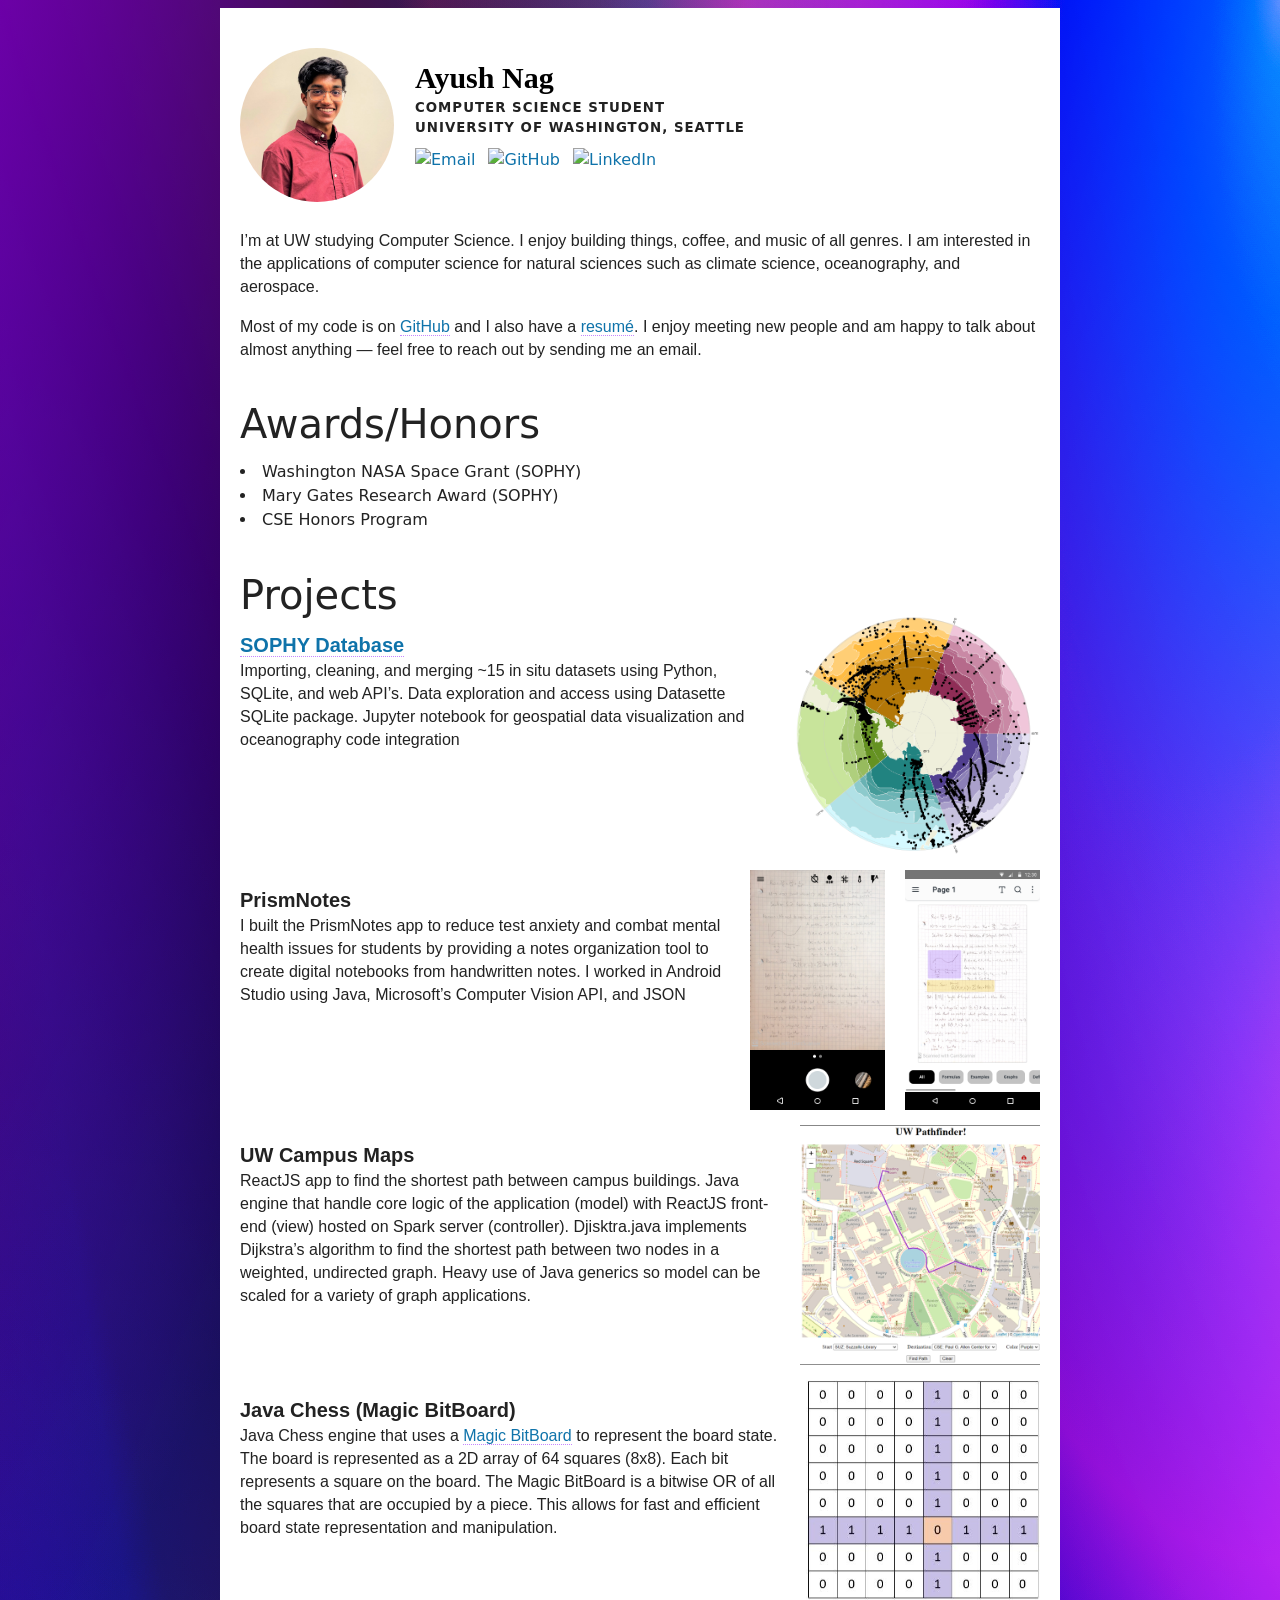
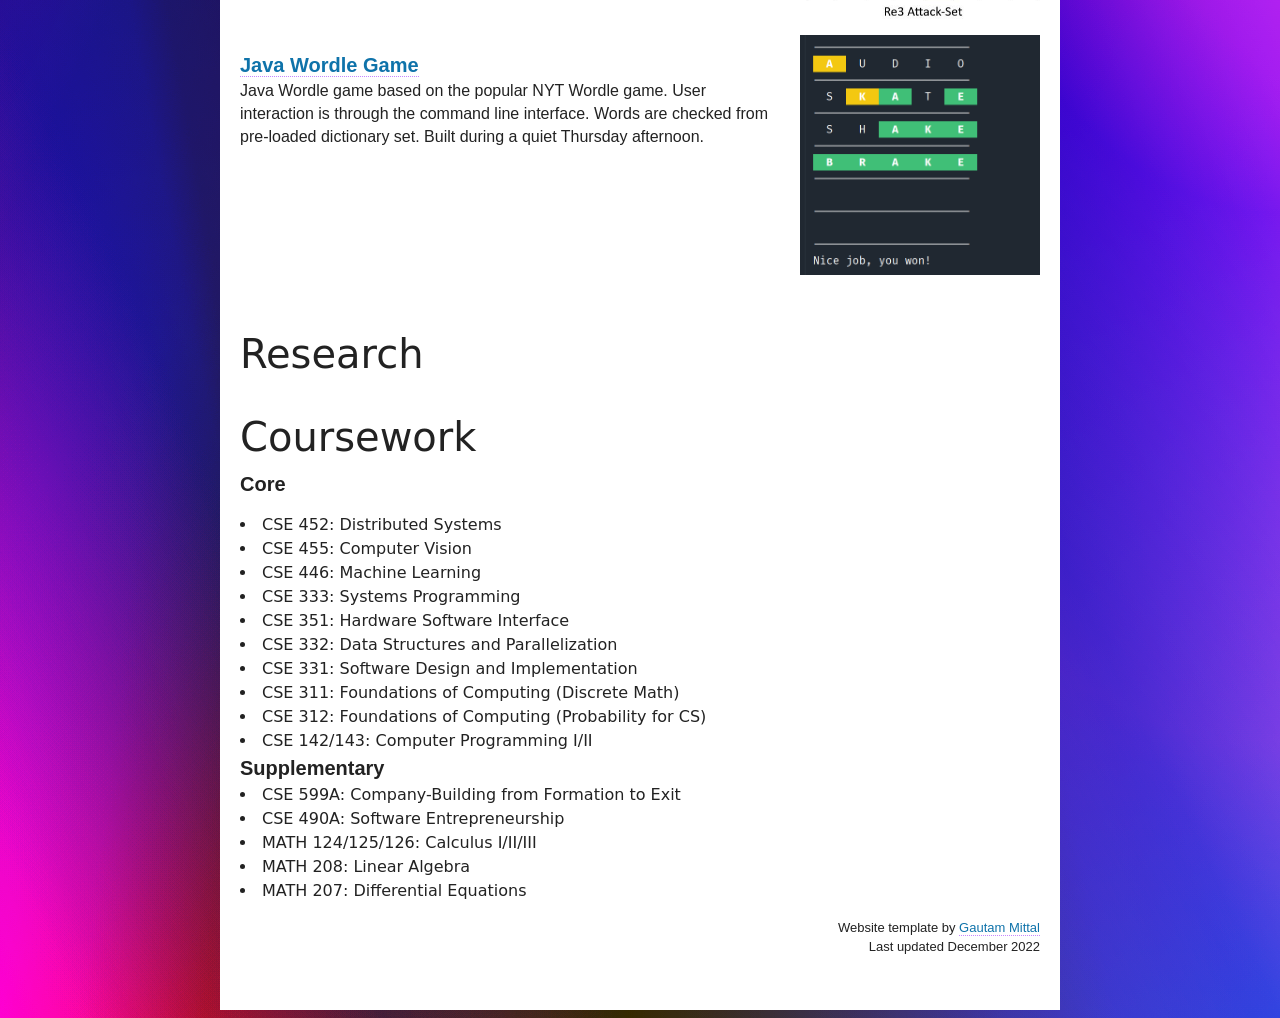
==== index.html @ d810648a "New award updates and icons" ====
<!doctype html>
<html lang="en">
<head>
  
  <link rel="stylesheet" href="https://cdn.jsdelivr.net/gh/devicons/devicon@v2.15.1/devicon.min.css">
  <title>Ayush Nag</title>
  <meta charset="utf-8">
  <meta name="viewport" content="width=device-width, initial-scale=1">
  <!-- <link rel="icon" type="image/png" href="/img/favicon.png"> -->
  <link rel="stylesheet" type="text/css" href="/css/style.css">
</head>
<body>
  <div class="profile">
    <div class="profile-pic">
      <img src="/img/me/me3.jpg"/>
    </div>
    <div class="profile-text">
      <h1>Ayush Nag</h1>
      <h3> Computer Science Student <br> University of Washington, Seattle </h3>
      <div class="social">
        <a href="TBD" rel="noreferrer">
          <img src="/img/social/mail.svg" id="in" alt="Email" />
        </a>
        <a href="//github.com/ayushnag" rel="noreferrer">
          <img src="/img/social/github.svg" id="gh" alt="GitHub" />
        </a>
        <a href="//www.linkedin.com/in/ayush-nag/" rel="noreferrer">
          <img src="/img/social/linkedin.svg" id="in" alt="LinkedIn" />
        </a>
        <!-- <a href="//scholar.google.com/citations?hl=en&user=6HbdDgIAAAAJ" rel="noreferrer">
          <img src="/img/social/scholar.svg" id="in" alt="LinkedIn" />
        </a> -->
        <!-- <a href="//twitter.com/realgmittal" rel="noreferrer">
          <img src="/img/social/twitter.svg" id="fb" alt="Twitter" />
        </a>
        <a href="/.well-known/ssh.txt" rel="noreferrer">
          <img src="/img/social/fingerprint.svg" id="ssh" alt="SSH" />
        </a> -->
      </div>
    </div>
  </div>

  <p>
    I’m at UW studying Computer Science. I enjoy building things, coffee, and music of all
    genres. I am interested in the applications of computer science for natural sciences such as climate science, oceanography, and aerospace.   
  </p>

  <p>
    Most of my code is on <a href="//github.com/ayushnag">GitHub</a> and I also have a
    <a href="/docs/resume.pdf">resumé</a>. I enjoy meeting new people and am happy to talk
    about almost anything &mdash; feel free to reach out by sending me an email.
  </p>

  <!-- <p>
    [note] Once confirmed, include summer 2023: software intern at JPL
  </p> -->

  <h2>Awards/Honors</h2>
  <p>
    <li>Washington NASA Space Grant (SOPHY)</li>
    <li>Mary Gates Research Award (SOPHY)</li>
    <li>CSE Honors Program</li>
  </p>

  <h2>Projects</h2>
    <!-- <div class="project-container">
      <p> <span class="pub">SOPHY ML (in-progress)</span> <br/>
        Predicting phytoplankton species composition using unsupervised machine learning to determine species relationship with biological production and air-sea CO2 flux
      </p>
      <div class="project-img"> <img src="img/me/me3.jpg" /> </div>
    </div> -->

    <div class="project-container">
      
      <p> 
        <span class="pub"> <a href="https://github.com/ayushnag/sophy">SOPHY Database</a>
          <i class="devicon-python-plain colored"></i>
          <i class="devicon-jupyter-plain-wordmark colored"></i>
          <i class="devicon-sqlite-plain colored"></i>
        </span> 
        <br/>
        Importing, cleaning, and merging ~15 in situ datasets using Python, SQLite, and web API’s. Data exploration and access using Datasette SQLite package. 
        Jupyter notebook for geospatial data visualization and oceanography code integration
      </p>
      <div class="project-img"> <img src="img/sophy.png" /> </div>
    </div>

    <div class="project-container">
      <p> <span class="pub">PrismNotes
        <i class="devicon-java-plain colored"></i>
        <i class="devicon-android-plain colored"></i>
        <i class="devicon-opencv-plain-wordmark colored"></i>
          
      </span>
      <br/>
        I built the PrismNotes app to reduce test anxiety and combat mental health issues for students by providing a notes organization tool to create digital notebooks from handwritten notes. 
      I worked in Android Studio using Java, Microsoft’s Computer Vision API, and JSON
      </p>
      <div class="project-img"> <img src="img/prismnotes2.png" /> </div>
      <div class="project-img"> <img src="img/prismnotes.png" /> </div>
    </div>

    <div class="project-container">
      <p> <span class="pub">UW Campus Maps
        <i class="devicon-java-plain colored"></i>
        <i class="devicon-react-original colored"></i>
      </span> 
      <br/>
        ReactJS app to find the shortest path between campus buildings. 
        Java engine that handle core logic of the application (model) with ReactJS front-end (view) hosted on Spark server (controller).
        Djisktra.java implements Dijkstra’s algorithm to find the shortest path between two nodes in a weighted, undirected graph. 
        Heavy use of Java generics so model can be scaled for a variety of graph applications. 
      </p>
      <div class="project-img"> <img src="img/campusmaps.png" /> </div>
    </div>

    <div class="project-container">
      <p> <span class="pub">Java Chess (Magic BitBoard)
        <i class="devicon-java-plain colored"></i>
      </span> <br/>
        Java Chess engine that uses a <a href="https://www.chessprogramming.org/Magic_Bitboards">Magic BitBoard</a> to represent the board state. 
        The board is represented as a 2D array of 64 squares (8x8). Each bit represents a square on the board. 
        The Magic BitBoard is a bitwise OR of all the squares that are occupied by a piece. 
        This allows for fast and efficient board state representation and manipulation.
      </p>
      <div class="project-img"> <img src="img/chesstemp.jpeg" /> </div>
    </div>

    <div class="project-container">
      <p> <span class="pub"> <a href="https://github.com/ayushnag/wordle">Java Wordle Game</a>
        <i class="devicon-java-plain colored"></i>
      </span> <br/>
        Java Wordle game based on the popular NYT Wordle game. User interaction is through the command line interface. Words are checked from pre-loaded dictionary set.
        Built during a quiet Thursday afternoon.         
      </p>
      <div class="project-img"> <img src="img/wordle.png" /> </div>
    </div>

  

  <!-- <h2>Testing</h2> -->
  <!-- <div class="project-container"> -->
    <!-- <p> -->
      <!-- <span class="pub">SOPHY ML (in-progress)</span><br /> -->
      <!-- Predicting phytoplankton species composition using unsupervised machine learning to determine species relationship with biological production and air-sea CO2 flux -->
      <!-- <a class="button" href="static/ml-notebook.html" target="_blank">Notebook</a> -->
    <!-- </p> -->
    <!-- <div class="project-img"> -->
      <!-- <img src="img/toccurrence.png" /> -->
    <!-- </div> -->
  <!-- </div> -->
  <!-- <div class="project-container"> -->
    <!-- <p> -->
      <!-- <span class="pub">Classifying the Sounds of NYC</span><br /> -->
      <!-- Trained and tuned a variety of models to classify audio clips recorded around New York City from the UrbanSound8k dataset into ten different classes.<br /> -->
      <!-- <a class="button" href="static/ml-report.pdf" target="_blank">Report</a> -->
      <!-- <a class="button" href="static/ml-notebook.html" target="_blank">Notebook</a> -->
    <!-- </p> -->
    <!-- <div class="project-img"> -->
      <!-- <img src="img/toccurrence.png" /> -->
    <!-- </div> -->
  <!-- </div> -->


  <h2>Research</h2>
  <!-- <p>
    <span class="pub">Balsa: Learning a Query Optimizer Without Expert Demonstrations</span><br />
    Zongheng Yang, Wei-Lin Chiang*, Sifei Luan*, Gautam Mittal, Michael Luo, Ion Stoica<br />
    ACM Special Interest Group on Management of Data (SIGMOD), 2022<br />
    <a class="button" href="https://arxiv.org/abs/2201.01441">arxiv</a>
    <a class="button" href="https://github.com/balsa-project/balsa">Code</a>
  </p> -->
  <h2>Coursework</h2>
  <p>
    <span class="pub">Core</span><br />
    <li>CSE 452: Distributed Systems</li>
    <li>CSE 455: Computer Vision</li>
    <li>CSE 446: Machine Learning</li>
    <li>CSE 333: Systems Programming</li>
    <li>CSE 351: Hardware Software Interface</li>
    <li>CSE 332: Data Structures and Parallelization</li>
    <li>CSE 331: Software Design and Implementation</li>
    <li>CSE 311: Foundations of Computing (Discrete Math)</li>
    <li>CSE 312: Foundations of Computing (Probability for CS)</li>
    <li>CSE 142/143: Computer Programming I/II</li>

    <span class="pub">Supplementary</span><br />
    <li>CSE 599A: Company-Building from Formation to Exit</li>
    <li>CSE 490A: Software Entrepreneurship</li>
    <li>MATH 124/125/126: Calculus I/II/III</li>
    <li>MATH 208: Linear Algebra</li>
    <li>MATH 207: Differential Equations</li>
  </p>

  <footer>
    <p style="text-align:right;font-size:small;">
      Website template by <a href="https://github.com/gmittal/gmittal.github.io">Gautam Mittal</a><br>
      Last updated December 2022
    </p>
  </footer>

  <script>
    (function(b, o, i, l, e, r) {
      b.GoogleAnalyticsObject = l;
      b[l] || (b[l] =
        function() {
          (b[l].q = b[l].q || []).push(arguments)
        });
      b[l].l = +new Date;
      e = o.createElement(i);
      r = o.getElementsByTagName(i)[0];
      e.src = '//www.google-analytics.com/analytics.js';
      r.parentNode.insertBefore(e, r)
    }(window, document, 'script', 'ga'));
    ga('create', 'UA-35192434-1', 'auto');
    ga('send', 'pageview');
  </script>
  <script src="//instant.page/1.2.2" type="module" integrity="sha384-2xV8M5griQmzyiY3CDqh1dn4z3llDVqZDqzjzcY+jCBCk/a5fXJmuZ/40JJAPeoU"></script>
</body>
</html>
---- css/style.css ----
@font-face {
  font-family: "Colfax Web";
  src: url("../fonts/Colfax Web/Regular.woff");
  font-weight: 400;
}

@font-face {
  font-family: "Colfax Web";
  src: url("../fonts/Colfax Web/RegularItalic.woff");
  font-weight: 400;
  font-style: italic;
}

@font-face {
  font-family: "Colfax Web";
  src: url("../fonts/Colfax Web/Bold.woff");
  font-weight: 700;
}

@font-face {
  font-family: "Colfax Web";
  src: url("../fonts/Colfax Web/BoldItalic.woff");
  font-weight: 700;
  font-style: italic;
}

@font-face {
  font-family: "SFMoMA";
  src: url('../fonts/MoMA/SFMOMAText-Bold.ttf') format("truetype"),
       url('../fonts/MoMA/SFMOMAText-Bold.otf') format("otf");
  font-weight: bold;
  font-style: normal;
}

html {
  min-height: 100%;
  /* background-color: antiquewhite; */
  background: linear-gradient(114.95deg, rgba(235, 0, 255, 0.5) 0%, rgba(0, 71, 255, 0) 34.35%), linear-gradient(180deg, #004B5B 0%, #FFA7A7 100%), linear-gradient(244.35deg, #FFB26A 0%, #3676B1 50.58%, #00A3FF 100%), linear-gradient(244.35deg, #FFFFFF 0%, #004A74 49.48%, #FF0000 100%), radial-gradient(100% 233.99% at 0% 100%, #B70000 0%, #AD00FF 100%), linear-gradient(307.27deg, #219D87 0.37%, #2650BA 50.19%, #2800C6 100%), radial-gradient(100% 140% at 100% 0%, #FF00C7 0%, #006C7A 49.48%, #760000 100%);
  background-blend-mode: hard-light, overlay, overlay, overlay, difference, difference, normal;
  /* background: radial-gradient(ellipse farthest-side at 76% 77%, rgba(245, 228, 212, 0.25) 4%, rgba(255, 255, 255, 0) calc(4% + 1px)), radial-gradient(circle at 76% 40%, #fef6ec 4%, rgba(255, 255, 255, 0) 4.18%), linear-gradient(135deg, #ff0000 0%, #000036 100%), radial-gradient(ellipse at 28% 0%, #ffcfac 0%, rgba(98, 149, 144, 0.5) 100%), linear-gradient(180deg, #cd6e8a 0%, #f5eab0 69%, #d6c8a2 70%, #a2758d 100%); background-blend-mode: normal, normal, screen, overlay, normal; */
  /* background: radial-gradient(100% 225% at 100% 0%, #120037 0%, #000000 100%), linear-gradient(35deg, #C0FFC7 0%, #17001F 75%), linear-gradient(55deg, #2400FF 0%, #000000 100%), linear-gradient(90deg, #FFE037 0%, #FFE037 40%, #1DCD9F 40%, #1DCD9F 50%, #088C6F 50%, #088C6F 70%, #23033C 70%, #23033C 100%), linear-gradient(180deg, #FF8FE5 0%, #FF8FE5 45%, #FBFF64 45%, #FBFF64 60%, #76E3FF 60%, #76E3FF 80%, #6EB6E7 80%, #6EB6E7 100%); */
/* background-blend-mode: screen, overlay, overlay, darken, normal;   */
  /* background-image: url('/img/stacked-steps-haikei\ \(1\).svg') */
  /* background: rgb(2,0,36); */
/* background: linear-gradient(180deg, rgba(2,0,36,0.8) 0%, rgba(9,9,121,0.8) 35%, rgba(0,212,255,0.8) 100%); */
}

body {
  font-family: 'Colfax Web', -apple-system, system-ui, BlinkMacSystemFont, 'Helvetica Neue', Arial, sans-serif;
  line-height: 1.5;
  text-rendering: optimizeLegibility;

  padding: 40px 20px;
  margin-left: auto;
  margin-right: auto;

  background: white;
  color: #222;

  max-width: 800px;
  min-height: 100%;
}

h1, h2, h3 {
  font-weight: 300;
}

h2 {
  margin-bottom: -10px;
  font-size: 40px
}

p {
  font-family: "Colfax Web", sans-serif;
  font-size: 16px;
  line-height: 145%;
}

a, .button, .social > a > img {
  -webkit-transition: all .1s linear;
  -moz-transition: all .1s linear;
  -o-transition: all .1s linear;
  -ms-transition: all .1s linear;
  transition: all .1s linear;
}

.profile-pic > img {
  -webkit-transition: all .5s linear;
  -moz-transition: all .5s linear;
  -o-transition: all .5s linear;
  -ms-transition: all .5s linear;
  transition: all .5s linear;
}

a {
  color: #0f73aa;
  border-bottom: 1px dotted #c686ff;
  text-decoration: none;
}

i {
  text-decoration: none;
  font-size: 28px;
}

.slider{
  margin: 50px auto;
  width: 50%;
}

a:hover {
  color: #f4c714;
  border-bottom: 1px solid #f4c714;
}

.button {
  -moz-box-sizing: border-box;
  -webkit-box-sizing: border-box;
  box-sizing: border-box;
  padding:0px 1.35em;
  background-color:rgba(0,0,0,0.05);
  border: 0;
  border-radius:5px;
  display:inline-block;
  text-transform:uppercase;
  text-decoration:none;
  color:#000;
  font-weight:600;
  letter-spacing:1px;
  font-size:10px;
}

.button:hover {
  background-color:rgba(0,0,0,0.08);
  border: 0;
  color: #000;
}

.job-experience {
  margin-bottom: 24px;
}

.job-experience h2 {
  font-size: 18px;
  font-weight: 600;
  margin-bottom: 16px;
}

.job-experience ul {
  list-style: none;
  margin: 0;
  padding: 0;
}

.job-experience li {
  margin-bottom: 16px;
}

.job-experience .job-title {
  font-size: 16px;
  font-weight: 600;
  margin-bottom: 4px;
}

.job-experience .company {
  color: #0072C6;
  font-size: 14px;
  font-weight: 400;
  margin-bottom: 4px;
}

.job-experience .dates {
  color: #5A5A5A;
  font-size: 14px;
  font-weight: 400;
  margin-bottom: 4px;
}

.job-experience .location {
  color: #5A5A5A;
  font-size: 14px;
  font-weight: 400;
  margin-bottom: 8px;
}

.job-experience .responsibilities {
  margin-left: 16px;
  padding-left: 0;
}

.job-experience .responsibilities li {
  font-size: 14px;
  font-weight: 400;
  line-height: 1.4;
  margin-bottom: 4px;
}


.profile {
  display:flex;
  flex-direction:row;
  margin-bottom: 20px;
}

.profile-pic > img {
  width:140px;
  height: 140px;
  border-radius:100%;
  margin-right:10px;
  zoom: 1.1;
  /* overflow: hidden */
  /* -webkit-filter: grayscale(100%); */
  /* filter: grayscale(100%); */
}

.project-img > img {
  height: 240px;
  padding-left: 20px;
  /* border-radius:100%; */
  /* margin-right:10px; */
  /* display: block; */
  /* zoom: 1.1; */
  /* overflow: hidden */
  /* -webkit-filter: grayscale(100%); */
  /* filter: grayscale(100%); */
}

.project-container {
  display: flex;
  flex-direction: row;
  /* align-items: center; */
  padding-bottom: 1%;
}

/* .profile-pic > img:hover {
  -webkit-filter: grayscale(0%);
  filter: grayscale(0%);
} */

.profile-text {
  margin: 10px;
}

.profile-text > h1 {
  line-height: 0;
  font-family: "SFMoMA", "San Francisco";
  font-weight: bold;
  color: black;
  font-size: 30px;
  text-transform: none;
}

.profile-text > h3 {
  text-transform: uppercase;
  font-weight: 600;
  font-size: 10pt;
  letter-spacing: 1px;
  margin-bottom: 10px;
}

.social > a {
  border: 0;
}

.social > a + a {
  margin-left: 8px;
}

.social > a > img {
  height: 24px;
  border: 0;
  filter: opacity(100%);
  -webkit-filter: opacity(100%)
}

.social > a > img:hover {
  filter: opacity(50%);
  -webkit-filter: opacity(50%);
}

.pub {
  font-family: -apple-system, BlinkMacSystemFont, 'Colfax Web', sans-serif;
  font-weight: 700;
  font-size: 20px;
}

@media screen and (max-width: 540px) {
  .profile {
    flex-direction: column;
    margin-bottom: 0;
  }

  .profile-pic, .profile-text {
    margin-left: auto;
    margin-right: auto;
    text-align: center;
  }
}

@media (prefers-color-scheme: dark) {
  /* The following was 99% written by GitHub Copilot. */
  body {
    background: #222;
    color: #fff;
  }

  a {
    color: #c686ff;
  }

  .profile-text > h1 {
    color: #fff;
  }

  .button {
    background-color: rgba(255,255,255,0.05);
    color: #fff;
  }

  .button:hover {
    background-color: rgba(255,255,255,0.08);
    color: #fff;
  }

  .social > a > img {
    filter: opacity(100%);
    -webkit-filter: opacity(100%);
    filter: invert(100%);
    -webkit-filter: invert(100%);
  }

  .social > a > img:hover {
    filter: opacity(50%);
    -webkit-filter: opacity(50%);
    filter: invert(50%);
    -webkit-filter: invert(50%);
  }
}
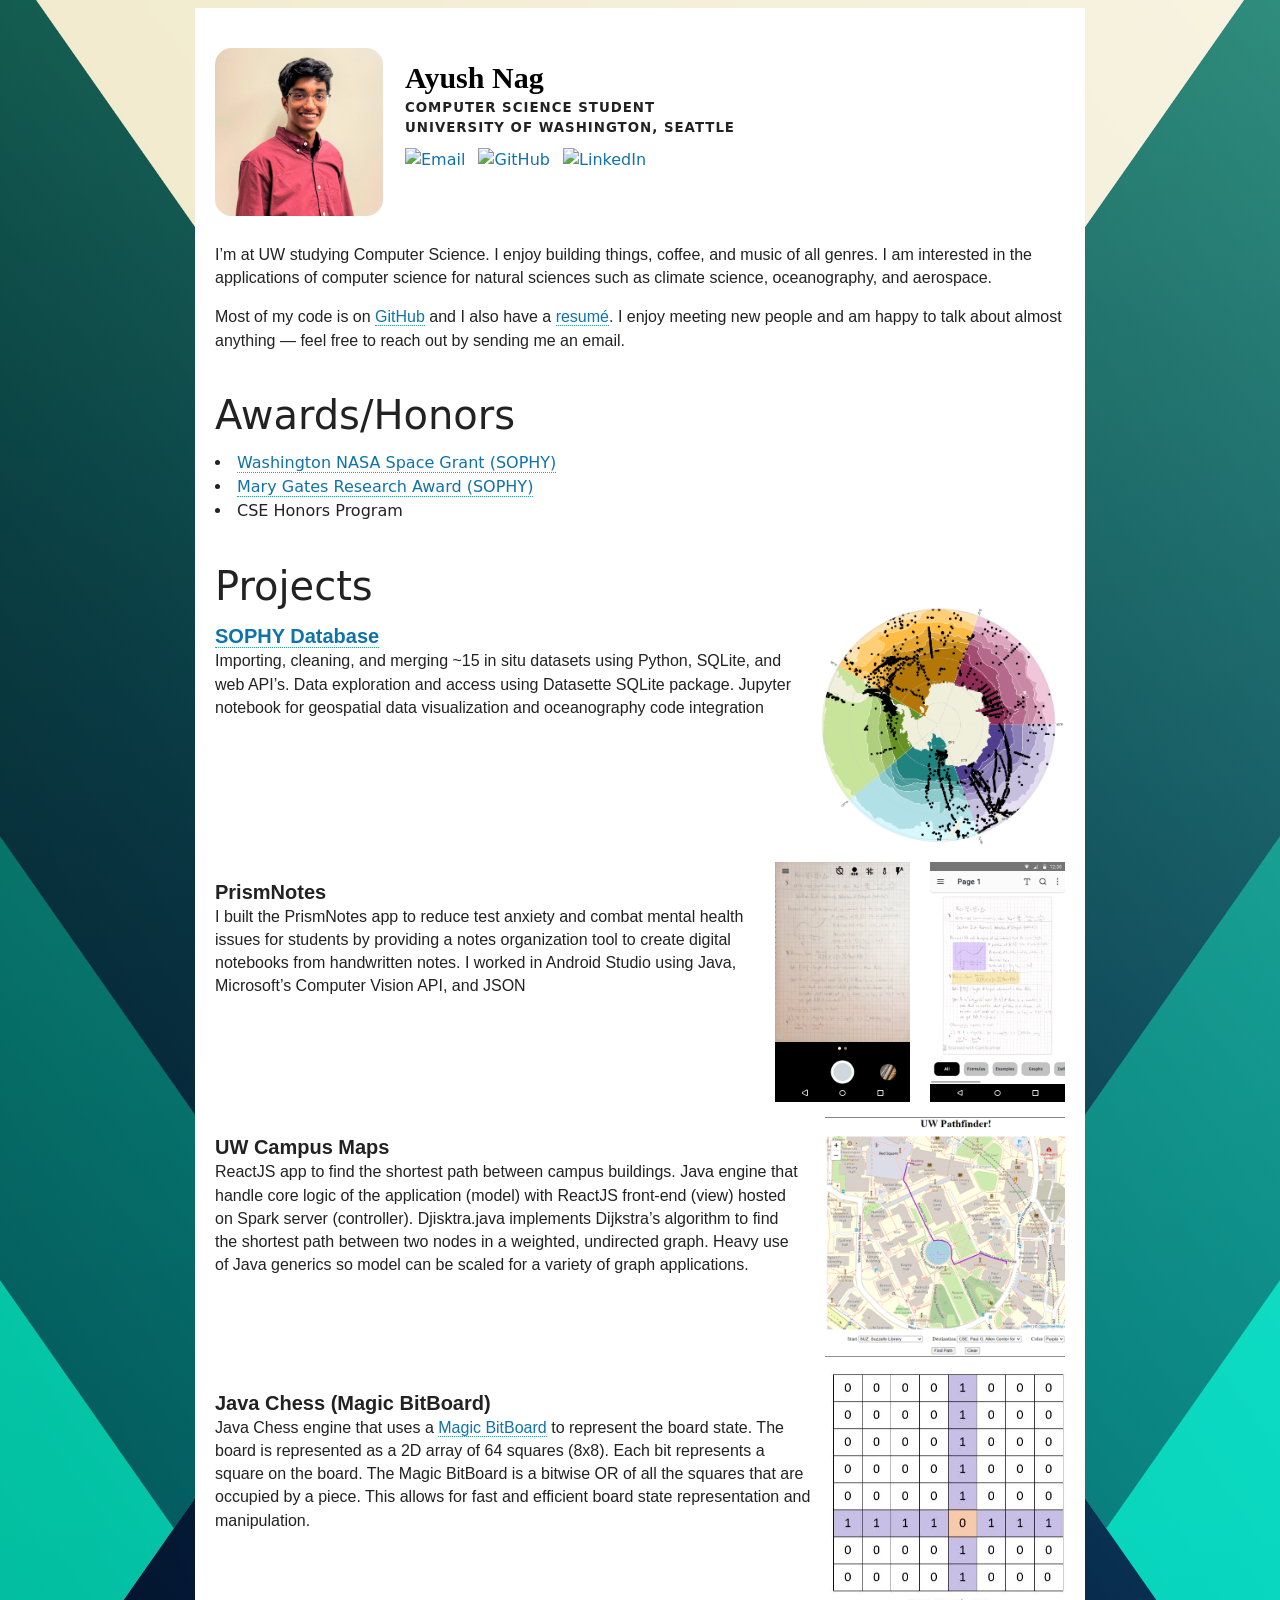
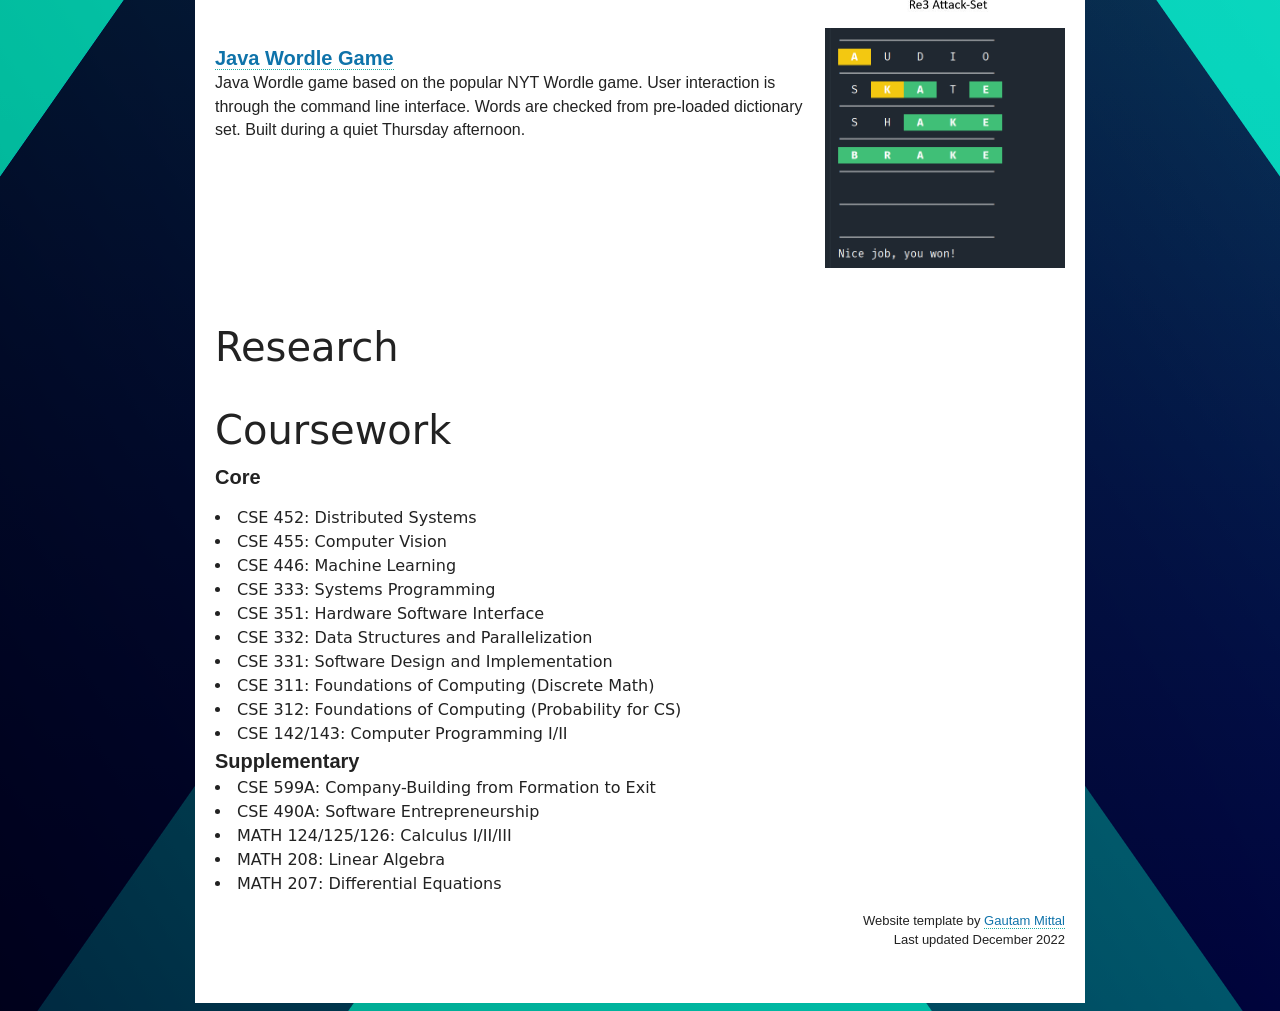
==== commit 1f6b7347: "updated background scheme" ====
--- a/index.html
+++ b/index.html
@@ -1,7 +1,6 @@
 <!doctype html>
 <html lang="en">
 <head>
-  
   <link rel="stylesheet" href="https://cdn.jsdelivr.net/gh/devicons/devicon@v2.15.1/devicon.min.css">
   <title>Ayush Nag</title>
   <meta charset="utf-8">
@@ -47,7 +46,7 @@
 
   <p>
     Most of my code is on <a href="//github.com/ayushnag">GitHub</a> and I also have a
-    <a href="/docs/resume.pdf">resumé</a>. I enjoy meeting new people and am happy to talk
+    <a href="/resume.pdf">resumé</a>. I enjoy meeting new people and am happy to talk
     about almost anything &mdash; feel free to reach out by sending me an email.
   </p>
 
@@ -57,8 +56,8 @@
 
   <h2>Awards/Honors</h2>
   <p>
-    <li>Washington NASA Space Grant (SOPHY)</li>
-    <li>Mary Gates Research Award (SOPHY)</li>
+    <li> <a href="https://www.waspacegrant.org/"> Washington NASA Space Grant (SOPHY)</a>  </li>
+    <li> <a href="https://expd.uw.edu/mge/"> Mary Gates Research Award (SOPHY)</a></li>
     <li>CSE Honors Program</li>
   </p>
 
--- a/css/style.css
+++ b/css/style.css
@@ -35,14 +35,25 @@
 html {
   min-height: 100%;
   /* background-color: antiquewhite; */
+
   background: linear-gradient(114.95deg, rgba(235, 0, 255, 0.5) 0%, rgba(0, 71, 255, 0) 34.35%), linear-gradient(180deg, #004B5B 0%, #FFA7A7 100%), linear-gradient(244.35deg, #FFB26A 0%, #3676B1 50.58%, #00A3FF 100%), linear-gradient(244.35deg, #FFFFFF 0%, #004A74 49.48%, #FF0000 100%), radial-gradient(100% 233.99% at 0% 100%, #B70000 0%, #AD00FF 100%), linear-gradient(307.27deg, #219D87 0.37%, #2650BA 50.19%, #2800C6 100%), radial-gradient(100% 140% at 100% 0%, #FF00C7 0%, #006C7A 49.48%, #760000 100%);
   background-blend-mode: hard-light, overlay, overlay, overlay, difference, difference, normal;
-  /* background: radial-gradient(ellipse farthest-side at 76% 77%, rgba(245, 228, 212, 0.25) 4%, rgba(255, 255, 255, 0) calc(4% + 1px)), radial-gradient(circle at 76% 40%, #fef6ec 4%, rgba(255, 255, 255, 0) 4.18%), linear-gradient(135deg, #ff0000 0%, #000036 100%), radial-gradient(ellipse at 28% 0%, #ffcfac 0%, rgba(98, 149, 144, 0.5) 100%), linear-gradient(180deg, #cd6e8a 0%, #f5eab0 69%, #d6c8a2 70%, #a2758d 100%); background-blend-mode: normal, normal, screen, overlay, normal; */
+
+  /* background: linear-gradient(115deg, #000000 0%, #00C508 55%, #000000 100%), linear-gradient(0deg, #0057FF 0%, #020077 100%), conic-gradient(from 110deg at -5% 35%, #000000 0deg, #FAFF00 360deg), conic-gradient(from 220deg at 30% 30%, #FF0000 0deg, #0000FF 220deg, #240060 360deg), conic-gradient(from 235deg at 60% 35%, #0089D7 0deg, #0000FF 180deg, #240060 360deg); */
+  /* background-blend-mode: soft-light, soft-light, overlay, screen, normal; */
+
+  background: linear-gradient(235deg, #FFFFFF 0%, #000F25 100%), linear-gradient(180deg, #0e4b01 0%, #000000 100%), linear-gradient(235deg, #efdfc6 0%, #efdfc6 40%, #00043C calc(40% + 1px), #00043C 60%, #005D6C calc(60% + 1px), #005D6C 70%, #00C9B1 calc(70% + 1px), #00C9B1 100%), linear-gradient(125deg, #ffffff 0%, #ffffff 40%, #00043C calc(40% + 1px), #00043C 60%, #005D6C calc(60% + 1px), #005D6C 70%, #00C9B1 calc(70% + 1px), #00C9B1 100%);
+  background-blend-mode: soft-light, screen, darken, normal;
+  
+  /* background: radial-gradient(100% 225% at 0% 0%, #DE3E3E 0%, #17115C 100%), radial-gradient(100% 225% at 100% 0%, #FF9040 0%, #FF0000 100%), linear-gradient(180deg, #CE63B7 0%, #ED6283 100%), radial-gradient(100% 120% at 75% 0%, #A74600 0%, #000000 100%), linear-gradient(310deg, #0063D8 0%, #16009A 50%); */
+  /* background-blend-mode: overlay, color-dodge, color-burn, color-dodge, normal; */
+
+  /* background: linear-gradient(288deg, #FFB6B9 0%, #FFB6B9 35%, #FAE3D9 calc(35% + 1px), #FAE3D9 45%, #BBDED6 calc(45% + 1px), #BBDED6 65%, #61C0BF calc(65% + 1px), #61C0BF 100%); */
+
   /* background: radial-gradient(100% 225% at 100% 0%, #120037 0%, #000000 100%), linear-gradient(35deg, #C0FFC7 0%, #17001F 75%), linear-gradient(55deg, #2400FF 0%, #000000 100%), linear-gradient(90deg, #FFE037 0%, #FFE037 40%, #1DCD9F 40%, #1DCD9F 50%, #088C6F 50%, #088C6F 70%, #23033C 70%, #23033C 100%), linear-gradient(180deg, #FF8FE5 0%, #FF8FE5 45%, #FBFF64 45%, #FBFF64 60%, #76E3FF 60%, #76E3FF 80%, #6EB6E7 80%, #6EB6E7 100%); */
-/* background-blend-mode: screen, overlay, overlay, darken, normal;   */
+  /* background-blend-mode: screen, overlay, overlay, darken, normal; */
+
   /* background-image: url('/img/stacked-steps-haikei\ \(1\).svg') */
-  /* background: rgb(2,0,36); */
-/* background: linear-gradient(180deg, rgba(2,0,36,0.8) 0%, rgba(9,9,121,0.8) 35%, rgba(0,212,255,0.8) 100%); */
 }
 
 body {
@@ -57,7 +68,7 @@
   background: white;
   color: #222;
 
-  max-width: 800px;
+  max-width: 850px;
   min-height: 100%;
 }
 
@@ -94,7 +105,7 @@
 
 a {
   color: #0f73aa;
-  border-bottom: 1px dotted #c686ff;
+  border-bottom: 1px dotted #1fada1;
   text-decoration: none;
 }
 
@@ -205,9 +216,9 @@
 .profile-pic > img {
   width:140px;
   height: 140px;
-  border-radius:100%;
+  border-radius:10%;
   margin-right:10px;
-  zoom: 1.1;
+  zoom: 1.2;
   /* overflow: hidden */
   /* -webkit-filter: grayscale(100%); */
   /* filter: grayscale(100%); */
@@ -300,12 +311,13 @@
 @media (prefers-color-scheme: dark) {
   /* The following was 99% written by GitHub Copilot. */
   body {
-    background: #222;
+    background: #323232;
     color: #fff;
+    border-radius: 20px;
   }
 
   a {
-    color: #c686ff;
+    color: #1fada1;
   }
 
   .profile-text > h1 {
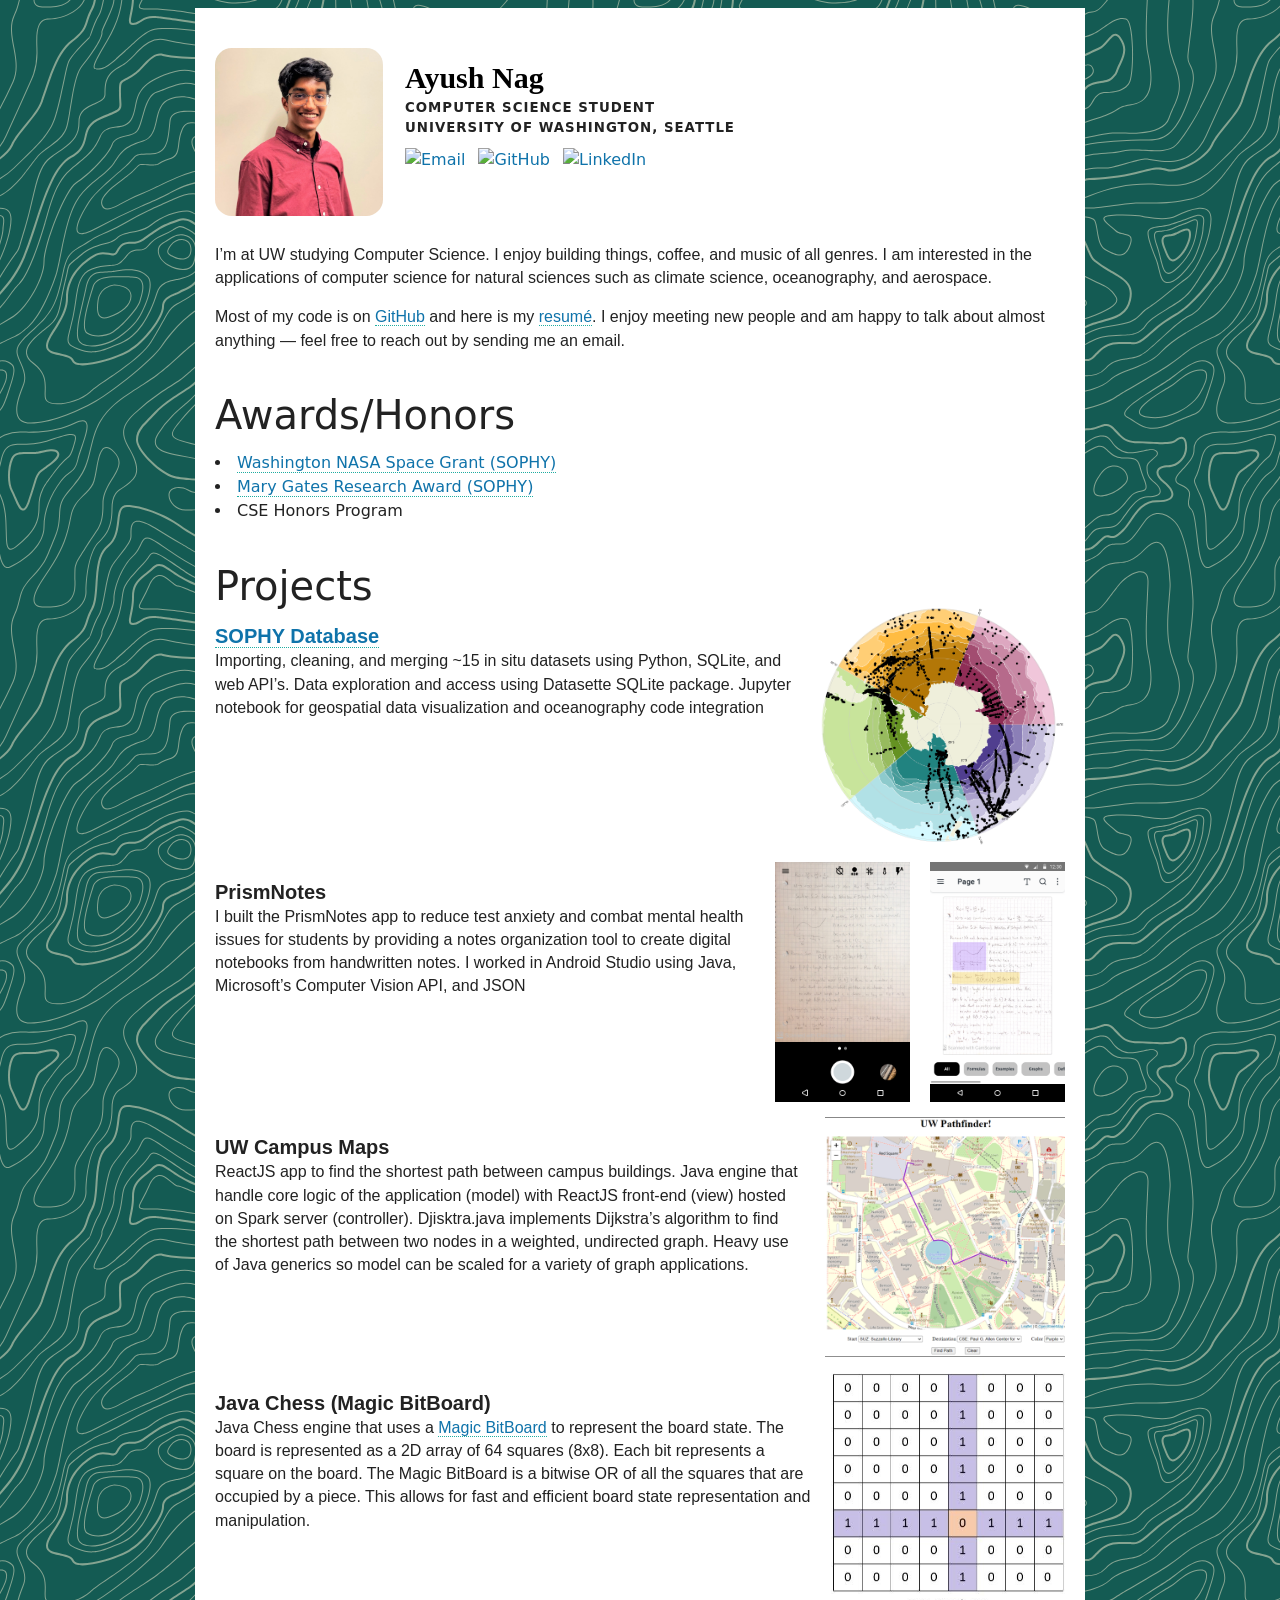
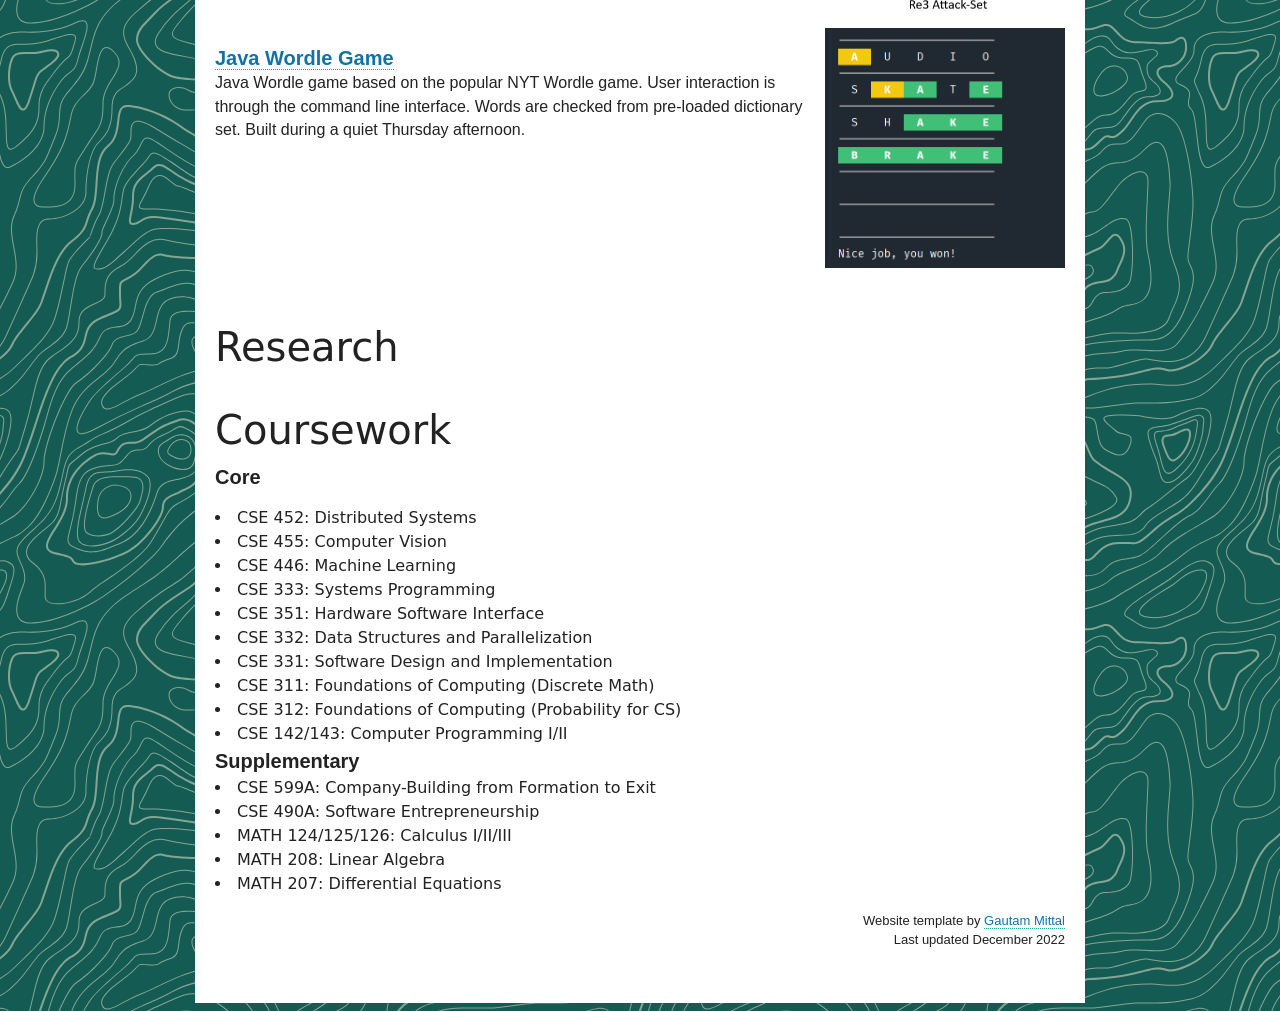
==== commit 9c64ad2d: "new bkg for safari support" ====
--- a/index.html
+++ b/index.html
@@ -9,6 +9,7 @@
   <link rel="stylesheet" type="text/css" href="/css/style.css">
 </head>
 <body>
+  <script src="https://cdnjs.cloudflare.com/ajax/libs/css-mix-blend-mode/1.0.1/mix-blend-mode.min.js"></script>
   <div class="profile">
     <div class="profile-pic">
       <img src="/img/me/me3.jpg"/>
@@ -45,7 +46,7 @@
   </p>
 
   <p>
-    Most of my code is on <a href="//github.com/ayushnag">GitHub</a> and I also have a
+    Most of my code is on <a href="//github.com/ayushnag">GitHub</a> and here is my
     <a href="/resume.pdf">resumé</a>. I enjoy meeting new people and am happy to talk
     about almost anything &mdash; feel free to reach out by sending me an email.
   </p>
--- a/css/style.css
+++ b/css/style.css
@@ -36,14 +36,19 @@
   min-height: 100%;
   /* background-color: antiquewhite; */
 
-  background: linear-gradient(114.95deg, rgba(235, 0, 255, 0.5) 0%, rgba(0, 71, 255, 0) 34.35%), linear-gradient(180deg, #004B5B 0%, #FFA7A7 100%), linear-gradient(244.35deg, #FFB26A 0%, #3676B1 50.58%, #00A3FF 100%), linear-gradient(244.35deg, #FFFFFF 0%, #004A74 49.48%, #FF0000 100%), radial-gradient(100% 233.99% at 0% 100%, #B70000 0%, #AD00FF 100%), linear-gradient(307.27deg, #219D87 0.37%, #2650BA 50.19%, #2800C6 100%), radial-gradient(100% 140% at 100% 0%, #FF00C7 0%, #006C7A 49.48%, #760000 100%);
-  background-blend-mode: hard-light, overlay, overlay, overlay, difference, difference, normal;
+  /* background: linear-gradient(114.95deg, rgba(35, 155, 11, 0.5) 0%, rgba(0, 71, 255, 0) 34.35%), linear-gradient(180deg, #004B5B 0%, #FFA7A7 100%), linear-gradient(244.35deg, #FFB26A 0%, #3676B1 50.58%, #00A3FF 100%), linear-gradient(244.35deg, #FFFFFF 0%, #004A74 49.48%, #FF0000 100%), radial-gradient(100% 233.99% at 0% 100%, #B70000 0%, #AD00FF 100%), linear-gradient(307.27deg, #219D87 0.37%, #2650BA 50.19%, #2800C6 100%), radial-gradient(100% 140% at 100% 0%, #FF00C7 0%, #006C7A 49.48%, #760000 100%); */
+  /* background-blend-mode: hard-light, overlay, overlay, overlay, difference, difference, normal; */
 
   /* background: linear-gradient(115deg, #000000 0%, #00C508 55%, #000000 100%), linear-gradient(0deg, #0057FF 0%, #020077 100%), conic-gradient(from 110deg at -5% 35%, #000000 0deg, #FAFF00 360deg), conic-gradient(from 220deg at 30% 30%, #FF0000 0deg, #0000FF 220deg, #240060 360deg), conic-gradient(from 235deg at 60% 35%, #0089D7 0deg, #0000FF 180deg, #240060 360deg); */
   /* background-blend-mode: soft-light, soft-light, overlay, screen, normal; */
 
-  background: linear-gradient(235deg, #FFFFFF 0%, #000F25 100%), linear-gradient(180deg, #0e4b01 0%, #000000 100%), linear-gradient(235deg, #efdfc6 0%, #efdfc6 40%, #00043C calc(40% + 1px), #00043C 60%, #005D6C calc(60% + 1px), #005D6C 70%, #00C9B1 calc(70% + 1px), #00C9B1 100%), linear-gradient(125deg, #ffffff 0%, #ffffff 40%, #00043C calc(40% + 1px), #00043C 60%, #005D6C calc(60% + 1px), #005D6C 70%, #00C9B1 calc(70% + 1px), #00C9B1 100%);
-  background-blend-mode: soft-light, screen, darken, normal;
+  /* background: linear-gradient(225deg, #eceddc 25%, transparent 25%); */
+
+  /* background: linear-gradient(235deg, #FFFFFF 0%, #000F25 100%), linear-gradient(180deg, #0e4b01 0%, #000000 100%), linear-gradient(235deg, #efdfc6 0%, #efdfc6 40%, #00043C calc(40% + 1px), #00043C 60%, #005D6C calc(60% + 1px), #005D6C 70%, #00C9B1 calc(70% + 1px), #00C9B1 100%), linear-gradient(125deg, #ffffff 0%, #ffffff 40%, #00043C calc(40% + 1px), #00043C 60%, #005D6C calc(60% + 1px), #005D6C 70%, #00C9B1 calc(70% + 1px), #00C9B1 100%); */
+  /* background-blend-mode: soft-light, screen, darken, normal; */
+  
+  background-color: #145b53;
+background-image: url("data:image/svg+xml,%3Csvg xmlns='http://www.w3.org/2000/svg' width='600' height='600' viewBox='0 0 600 600'%3E%3Cpath fill='%23f1eacb' fill-opacity='0.51' d='M600 325.1v-1.17c-6.5 3.83-13.06 7.64-14.68 8.64-10.6 6.56-18.57 12.56-24.68 19.09-5.58 5.95-12.44 10.06-22.42 14.15-1.45.6-2.96 1.2-4.83 1.9l-4.75 1.82c-9.78 3.75-14.8 6.27-18.98 10.1-4.23 3.88-9.65 6.6-16.77 8.84-1.95.6-3.99 1.17-6.47 1.8l-6.14 1.53c-5.29 1.35-8.3 2.37-10.54 3.78-3.08 1.92-6.63 3.26-12.74 5.03a384.1 384.1 0 0 1-4.82 1.36c-2.04.58-3.6 1.04-5.17 1.52a110.03 110.03 0 0 0-11.2 4.05c-2.7 1.15-5.5 3.93-8.78 8.4a157.68 157.68 0 0 0-6.15 9.2c-5.75 9.07-7.58 11.74-10.24 14.51a50.97 50.97 0 0 1-4.6 4.22c-2.33 1.9-10.39 7.54-11.81 8.74a14.68 14.68 0 0 0-3.67 4.15c-1.24 2.3-1.9 4.57-2.78 8.87-2.17 10.61-3.52 14.81-8.2 22.1-4.07 6.33-6.8 9.88-9.83 12.99-.47.48-.95.96-1.5 1.48l-3.75 3.56c-1.67 1.6-3.18 3.12-4.86 4.9a42.44 42.44 0 0 0-9.89 16.94c-2.5 8.13-2.72 15.47-1.76 27.22.47 5.82.51 6.36.51 8.18 0 10.51.12 17.53.63 25.78.24 4.05.56 7.8.97 11.22h.9c-1.13-9.58-1.5-21.83-1.5-37 0-1.86-.04-2.4-.52-8.26-.94-11.63-.72-18.87 1.73-26.85a41.44 41.44 0 0 1 9.65-16.55c1.67-1.76 3.18-3.27 4.83-4.85.63-.6 3.13-2.96 3.75-3.57a71.6 71.6 0 0 0 1.52-1.5c3.09-3.16 5.86-6.76 9.96-13.15 4.77-7.42 6.15-11.71 8.34-22.44.86-4.21 1.5-6.4 2.68-8.6.68-1.25 1.79-2.48 3.43-3.86 1.38-1.15 9.43-6.8 11.8-8.72 1.71-1.4 3.26-2.81 4.7-4.3 2.72-2.85 4.56-5.54 10.36-14.67a156.9 156.9 0 0 1 6.1-9.15c3.2-4.33 5.9-7.01 8.37-8.07 3.5-1.5 7.06-2.77 11.1-4.02a233.84 233.84 0 0 1 7.6-2.2l2.38-.67c6.19-1.79 9.81-3.16 12.98-5.15 2.14-1.33 5.08-2.33 10.27-3.65l6.14-1.53c2.5-.63 4.55-1.2 6.52-1.82 7.24-2.27 12.79-5.06 17.15-9.05 4.05-3.72 9-6.2 18.66-9.9l4.75-1.82c1.87-.72 3.39-1.31 4.85-1.91 10.1-4.15 17.07-8.32 22.76-14.4 6.05-6.45 13.95-12.4 24.49-18.92 1.56-.96 7.82-4.6 14.15-8.33v-64.58c-4 8.15-8.52 14.85-12.7 17.9-2.51 1.82-5.38 4.02-9.04 6.92a1063.87 1063.87 0 0 0-6.23 4.98l-1.27 1.02a2309.25 2309.25 0 0 1-4.87 3.9c-7.55 6-12.9 10.05-17.61 13.19-3.1 2.06-3.86 2.78-8.06 7.13-5.84 6.07-11.72 8.62-29.15 10.95-11.3 1.5-20.04 4.91-30.75 11.07-1.65.94-7.27 4.27-6.97 4.1-2.7 1.58-4.69 2.69-6.64 3.66-5.63 2.8-10.47 4.17-15.71 4.17-17.13 0-41.44 11.51-51.63 22.83-12.05 13.4-31.42 27.7-45.25 31.16-7.4 1.85-11.85 7.05-14.04 14.69-1.26 4.4-1.58 8.28-1.58 13.82 0 .82.01.98.24 3.63.45 5.18.35 8.72-.77 13.26-1.53 6.2-4.89 12.6-10.59 19.43-13.87 16.65-22.88 46.58-22.88 71.68 0 2.39.02 4.26.06 8.75.12 10.8.1 15.8-.22 21.95-.56 11.18-2.09 20.73-5 29.3h-1.05c2.94-8.56 4.49-18.12 5.05-29.35.31-6.13.34-11.1.22-21.9-.04-4.48-.06-6.36-.06-8.75 0-25.32 9.07-55.47 23.12-72.32 5.6-6.72 8.88-12.99 10.38-19.03 1.09-4.4 1.18-7.85.74-12.93-.23-2.7-.24-2.86-.24-3.72 0-5.62.32-9.57 1.62-14.1 2.28-7.95 6.97-13.44 14.76-15.39 13.6-3.4 32.82-17.59 44.75-30.84C409 360.14 433.58 348.5 451 348.5c5.07 0 9.77-1.33 15.26-4.07 1.93-.96 3.9-2.05 6.58-3.62-.3.18 5.33-3.16 6.98-4.11 10.82-6.21 19.66-9.67 31.11-11.2 17.23-2.3 22.9-4.75 28.57-10.64 4.25-4.41 5.04-5.16 8.22-7.28 4.68-3.11 10.01-7.14 17.55-13.14a1113.33 1113.33 0 0 0 4.86-3.89l1.28-1.02a4668.54 4668.54 0 0 1 6.23-4.98c3.67-2.9 6.55-5.12 9.07-6.95 4.37-3.19 9.16-10.56 13.29-19.4v66.9zm0-116.23c-.62.01-1.27.06-1.95.13-6.13.63-13.83 3.45-21.83 7.45-3.64 1.82-8.46 2.67-14.17 2.71-4.7.04-9.72-.47-14.73-1.33-1.7-.3-3.26-.61-4.67-.93a31.55 31.55 0 0 0-3.55-.57 273.4 273.4 0 0 0-16.66-.88c-10.42-.16-17.2.74-17.97 2.73-.38.97.6 2.55 3.03 4.87 1.01.97 2.22 2.03 4.04 3.55a1746.07 1746.07 0 0 0 4.79 4.02c1.39 1.2 3.1 1.92 5.5 2.5.7.16.86.2 2.64.54 3.53.7 5.03 1.25 6.15 2.63 1.41 1.76 1.4 4.54-.15 8.88-2.44 6.83-5.72 10.05-10.19 10.33-3.63.23-7.6-1.29-14.52-5.06-4.53-2.47-6.82-7.3-8.32-15.26-.17-.87-.32-1.78-.5-2.86l-.43-2.76c-1.05-6.58-1.9-9.2-3.73-10.11-.81-.4-1.59-.74-2.36-1-2.27-.77-4.6-1.02-8.1-.92-2.29.07-14.7 1-13.77.93-20.55 1.37-28.8 5.05-37.09 14.99a133.07 133.07 0 0 0-4.25 5.44l-2.3 3.09-2.51 3.32c-4.1 5.36-7.06 8.48-10.39 11.12-.65.52-1.33 1.04-2.13 1.62l-4.11 2.94a106.8 106.8 0 0 0-5.16 3.99c-4.55 3.74-9.74 8.6-16.25 15.38-8.25 8.58-11.78 13.54-11.7 15.95.07 1.65 1.64 2.11 6.79 2.38 1.61.09 2.15.12 2.98.2 2.95.24 5.09.73 6.81 1.68 7.48 4.15 11.63 7.26 13.95 11.58 3.3 6.15.8 12.88-8.89 20.26-8.28 6.3-11.1 10.37-11.31 14.96-.06 1.17 0 1.93.26 4.43.69 6.47.25 10.65-2.8 17.42a44.23 44.23 0 0 1-4.16 7.53c-2.82 3.97-5.47 5.74-10.6 7.69-.43.16-3.34 1.23-4.27 1.59-1.8.68-3.38 1.36-5.01 2.14-4.18 2-8.4 4.6-13.1 8.24-8.44 6.51-13.23 14.56-15.98 25.06-1.1 4.2-1.55 6.81-2.8 15.21-1.26 8.6-2.17 12.64-4.08 16.55-2.1 4.28-11.93 26.59-12.97 28.88a382.7 382.7 0 0 1-6.37 13.41c-4.07 8.11-7.61 14.07-10.73 17.81-5.38 6.46-8.98 14.37-13.77 28.42a810.14 810.14 0 0 0-1.89 5.6c-1.8 5.35-2.96 8.6-4.26 11.85-6.13 15.32-25.43 26.31-46.46 26.31-11.2 0-20.58-2.74-31.02-8.55-5.6-3.13-4.55-2.42-22.26-14.54-14.33-9.8-17.7-10.73-20.47-6.9-.37.5-1.81 2.74-1.83 2.77a52.24 52.24 0 0 1-4.94 5.9c-.73.79-5.52 5.87-6.97 7.45-2.38 2.6-4.3 4.81-5.98 6.93a45.6 45.6 0 0 0-5.08 7.66c-1.29 2.57-1.9 5.25-2.66 10.6a997.6 997.6 0 0 1-.46 3.18h-1l.47-3.32c.77-5.45 1.4-8.2 2.75-10.9a46.54 46.54 0 0 1 5.2-7.84c1.7-2.14 3.63-4.38 6.03-6.98 1.45-1.59 6.24-6.68 6.96-7.46a51.58 51.58 0 0 0 4.84-5.78s1.47-2.26 1.86-2.8c3.25-4.5 7.08-3.44 21.84 6.67 17.67 12.08 16.62 11.38 22.19 14.48 10.3 5.73 19.5 8.43 30.53 8.43 20.65 0 39.57-10.77 45.54-25.69a219.7 219.7 0 0 0 4.24-11.8 6752.32 6752.32 0 0 0 1.88-5.6c4.83-14.16 8.47-22.14 13.96-28.73 3.05-3.66 6.56-9.57 10.6-17.61 1.97-3.93 4.04-8.31 6.35-13.38 1.03-2.28 10.88-24.61 12.98-28.91 1.85-3.79 2.75-7.76 4-16.25 1.24-8.44 1.7-11.07 2.81-15.32 2.8-10.7 7.71-18.94 16.33-25.6a73.18 73.18 0 0 1 13.29-8.35c1.66-.8 3.27-1.48 5.08-2.18.94-.36 3.86-1.43 4.28-1.59 4.95-1.88 7.44-3.55 10.14-7.33 1.35-1.9 2.68-4.3 4.06-7.37 2.97-6.58 3.39-10.59 2.72-16.9a27.13 27.13 0 0 1-.27-4.58c.22-4.94 3.21-9.24 11.7-15.7 9.33-7.11 11.66-13.34 8.62-19-2.2-4.09-6.25-7.12-13.55-11.17-1.57-.88-3.6-1.33-6.42-1.57-.8-.07-1.34-.1-2.95-.19-5.77-.3-7.63-.85-7.72-3.34-.1-2.81 3.5-7.87 11.97-16.69 6.53-6.8 11.75-11.69 16.33-15.45 1.79-1.47 3.42-2.72 5.2-4.03l4.12-2.94c.79-.58 1.46-1.08 2.1-1.59 3.26-2.6 6.16-5.65 10.21-10.94a383.2 383.2 0 0 0 2.5-3.32l2.31-3.09c1.8-2.39 3.04-4 4.29-5.48 8.47-10.17 16.98-13.96 37.27-15.3-.44.02 12-.9 14.32-.98 3.62-.1 6.05.16 8.46.98.8.27 1.62.62 2.47 1.04 2.27 1.14 3.17 3.87 4.27 10.85l.44 2.76c.17 1.07.33 1.97.5 2.83 1.44 7.69 3.62 12.29 7.8 14.57 6.76 3.68 10.6 5.15 13.99 4.94 4-.25 6.99-3.17 9.3-9.67 1.45-4.04 1.46-6.49.32-7.92-.9-1.12-2.28-1.62-5.57-2.27a55.8 55.8 0 0 1-2.67-.55c-2.54-.6-4.39-1.4-5.93-2.71a252.63 252.63 0 0 0-4.78-4.01 84.35 84.35 0 0 1-4.08-3.6c-2.73-2.6-3.86-4.43-3.28-5.95 1.02-2.64 7.82-3.54 18.93-3.37a230.56 230.56 0 0 1 16.73.88c2.76.39 3.2.49 3.68.6 1.4.3 2.95.62 4.62.91a82.9 82.9 0 0 0 14.56 1.32c5.56-.04 10.24-.86 13.73-2.6 8.1-4.05 15.89-6.9 22.17-7.56.7-.07 1.4-.11 2.05-.13v1zm0-100.94v1.5c-8.62 16.05-17.27 29.55-23.65 35.92-3.19 3.2-7.62 4.9-13.54 5.56-4.45.48-8.28.4-19.18-.2-9.91-.55-15.32-.44-20.52.78a84.05 84.05 0 0 1-15 2.11l-2.25.14c-12.49.75-19.37 1.78-32.72 5.74-4.5 1.33-9.27 2.49-14.3 3.48a246.27 246.27 0 0 1-32.6 3.97c-7.56.45-13.21.57-20.24.57-5.4 0-11.9 1.61-18 5.18-8.3 4.87-15.06 12.87-19.53 24.5a68.57 68.57 0 0 1-4.56 9.8c-3.6 6.2-6.92 8.99-13.38 12.18l-4.03 1.96a64.48 64.48 0 0 0-15.16 10.25c-8.2 7.33-13.72 16.63-22.54 35.6l-2.08 4.49c-7.3 15.7-11.5 23.3-17.35 29.87-7.7 8.66-20.25 14.42-40.31 20.08-4.37 1.23-19.04 5.08-19.24 5.13-6.92 1.87-11.68 3.34-15.63 4.92-10.55 4.22-18.71 10.52-36.38 26.52l-1.7 1.54c-8.58 7.76-13.41 11.9-18.81 15.88-3.95 2.9-8 5.67-12.97 8.91-2.06 1.34-10.3 6.6-12.33 7.94-11.52 7.5-18.53 13.04-24.62 20.08a62.01 62.01 0 0 0-6.44 8.85c-4.13 6.91-6.27 13.15-9.2 25.11l-1.54 6.26c-.6 2.45-1.15 4.54-1.72 6.58-2.97 10.7-6.9 17.36-14.78 26.91L69.6 491a148.51 148.51 0 0 0-4.19 5.3 23.9 23.9 0 0 0-3.44 6.28c-1.16 3.23-1.52 5.9-1.87 11.94-.58 10.05-1.42 15.04-4.63 22.67-1.57 3.72-5.66 14.02-6.41 15.8a73.46 73.46 0 0 1-3.57 7.4c-2.88 5.14-6.71 10.12-13.12 16.95-5.96 6.36-8.87 10.9-10.61 16a56.88 56.88 0 0 0-1.38 4.82l-.46 1.84h-1.03l.52-2.08c.52-2.09.92-3.49 1.4-4.9 1.8-5.25 4.78-9.9 10.84-16.36 6.35-6.78 10.13-11.7 12.97-16.77a72.5 72.5 0 0 0 3.52-7.29c.75-1.76 4.84-12.06 6.4-15.8 3.17-7.5 3.99-12.4 4.56-22.33.35-6.14.72-8.88 1.93-12.23a24.9 24.9 0 0 1 3.58-6.54c1.27-1.7 2.6-3.37 4.22-5.34l4.11-4.95c7.8-9.46 11.66-16 14.59-26.54.56-2.04 1.1-4.12 1.71-6.56l1.53-6.26c2.96-12.04 5.13-18.36 9.32-25.39 1.84-3.08 4-6.05 6.54-8.99 6.17-7.12 13.24-12.7 24.83-20.26 2.05-1.33 10.28-6.6 12.33-7.94 4.96-3.22 9-5.98 12.92-8.87 5.37-3.95 10.19-8.08 18.74-15.82l1.7-1.54c17.76-16.09 25.98-22.43 36.67-26.7 4-1.6 8.8-3.09 15.75-4.96.21-.06 14.87-3.9 19.22-5.13 19.9-5.61 32.32-11.31 39.85-19.78 5.76-6.48 9.93-14.02 17.18-29.64l2.09-4.5c8.87-19.07 14.44-28.46 22.77-35.9a65.48 65.48 0 0 1 15.38-10.4l4.04-1.97c6.3-3.1 9.47-5.77 12.96-11.77a67.6 67.6 0 0 0 4.48-9.67c4.56-11.84 11.47-20.02 19.97-25 6.25-3.66 12.93-5.32 18.5-5.32 7.01 0 12.65-.12 20.17-.57a245.3 245.3 0 0 0 32.47-3.96c5-.98 9.75-2.13 14.22-3.45 13.43-3.98 20.38-5.02 32.94-5.78l2.24-.14c5.76-.37 9.8-.9 14.85-2.09 5.31-1.25 10.79-1.35 22.6-.7 9.04.5 12.84.58 17.21.1 5.71-.62 9.94-2.26 12.95-5.26 6.44-6.45 15.3-20.37 24.35-36.72zm0 450.21c-1.28-4.6-2.2-10.55-3.33-20.25l-.24-2.04-.23-2.03c-1.82-15.7-3.07-21.98-5.55-24.47-2.46-2.46-3.04-5.03-2.52-8.64.1-.6.18-1.1.39-2.15.69-3.54.77-5.04.08-6.84-.91-2.38-3.31-4.41-7.79-6.26-5.08-2.09-6.52-4.84-4.89-8.44.66-1.45 1.79-3.02 3.52-5.01 1.04-1.2 5.48-5.96 5.08-5.53 6.15-6.7 8.98-11.34 8.98-16.48a15.2 15.2 0 0 1 6.5-12.89v1.26a14.17 14.17 0 0 0-5.5 11.63c0 5.47-2.93 10.29-9.24 17.16.38-.42-4.04 4.33-5.07 5.5-1.67 1.93-2.75 3.43-3.36 4.77-1.37 3.04-.23 5.22 4.36 7.1 4.71 1.95 7.32 4.16 8.34 6.83.78 2.04.7 3.67-.03 7.4-.2 1.03-.3 1.51-.38 2.09-.48 3.33.03 5.59 2.23 7.8 2.74 2.74 3.98 8.96 5.84 25.06l.24 2.03.23 2.04c.82 7.01 1.53 12.06 2.34 16.03v4.33zm0-62.16c-1.4-3.13-4.43-9.9-4.95-11.17-1.02-2.53-1.25-3.8-.91-5.18.2-.84 2.05-4.68 2.32-5.33a70.79 70.79 0 0 0 3.54-11.2v3.99a62.82 62.82 0 0 1-2.62 7.6c-.31.75-2.09 4.46-2.27 5.18-.28 1.12-.08 2.22.87 4.57.41 1.02 2.5 5.7 4.02 9.09v2.45zm0-85.09c-1.65 1.66-3.66 2.9-6.4 4.13-.25.1-13.97 5.47-20.4 8.43-9.35 4.32-16.7 5.9-23.03 5.25-5.08-.53-9.02-2.25-14.77-5.92l-3.2-2.07a77.4 77.4 0 0 0-5.44-3.27c-4.05-2.18-3.25-5.8 1.47-10.47 3.71-3.68 9.6-7.93 18.73-13.8l4.46-2.82c17.95-11.33 18.22-11.5 22.27-14.74 11.25-9 19.69-14.02 26.31-15.1v1.02c-6.37 1.1-14.62 6-25.69 14.86-4.1 3.28-4.34 3.44-22.36 14.8a652.4 652.4 0 0 0-4.45 2.83c-9.07 5.83-14.92 10.05-18.57 13.66-4.31 4.28-4.95 7.13-1.7 8.88 1.7.91 3.29 1.88 5.5 3.3l3.2 2.08c5.64 3.59 9.45 5.25 14.34 5.76 6.13.64 13.32-.9 22.52-5.15 6.46-2.98 20.18-8.35 20.4-8.44 3.04-1.37 5.1-2.71 6.81-4.69v1.47zm0-41.37v1c-6.56.26-12.11 3.13-19.71 9.08l-4.63 3.68a51.87 51.87 0 0 1-4.4 3.14c-.82.52-5.51 3.33-6.22 3.76-3.31 2-6.15 3.8-8.87 5.6a112.61 112.61 0 0 0-8.16 5.92c-4.61 3.72-7.4 6.9-7.97 9.35-.63 2.67 1.48 4.53 7.05 5.46 10.7 1.78 20.92-.05 30.45-4.65a61.96 61.96 0 0 0 17.1-12.2 41.8 41.8 0 0 0 5.36-7.42v1.92a38.94 38.94 0 0 1-4.64 6.19 62.95 62.95 0 0 1-17.39 12.41c-9.7 4.68-20.13 6.55-31.05 4.73-6.06-1-8.65-3.29-7.85-6.67.64-2.74 3.53-6.05 8.31-9.9 2.35-1.9 5.1-3.88 8.24-5.97 2.73-1.82 5.58-3.61 8.9-5.62.72-.44 5.4-3.24 6.22-3.75 1.26-.8 2.6-1.76 4.3-3.09.8-.62 3.9-3.1 4.63-3.67 7.77-6.1 13.49-9.04 20.33-9.3zm0-154.6v1c-1.75-.24-4.3.23-7.82 1.55-10.01 3.75-13.8 5.07-19.15 6.76-1.78.56-2.63.83-3.87 1.24-1.48.5-3.16.76-6.74 1.16a1550.34 1550.34 0 0 0-2.64.3c-7.8.94-11.28 2.47-11.28 6.07 0 4.45 2.89 13.18 7.96 25.81a57.34 57.34 0 0 1 2.33 7.6 258.32 258.32 0 0 1 .84 3.46c1.86 7.62 3.17 10.71 5.56 11.67 2.21.88 4.7.6 7.47-.72 3.48-1.69 7.22-4.94 11.2-9.47 1.52-1.7 2.97-3.49 4.59-5.57l3.16-4.1c2.59-3.23 6.07-12.21 8.39-20.23v3.45c-2.29 7.2-5.27 14.5-7.61 17.41-.44.55-2.67 3.46-3.15 4.09-1.63 2.1-3.1 3.9-4.62 5.62-4.08 4.61-7.9 7.94-11.53 9.7-2.99 1.44-5.77 1.75-8.28.74-2.84-1.13-4.2-4.34-6.15-12.35a2097.48 2097.48 0 0 1-.84-3.46c-.8-3.2-1.47-5.45-2.28-7.46-5.14-12.8-8.04-21.55-8.04-26.19 0-4.37 3.84-6.06 12.16-7.07a160.9 160.9 0 0 1 2.65-.3c3.5-.39 5.15-.64 6.53-1.1 1.26-.42 2.1-.7 3.88-1.26 5.34-1.68 9.11-3 19.1-6.74 3.53-1.32 6.22-1.84 8.18-1.61zM0 292c10.13-11.31 18.13-23.2 23.07-35.39 3.3-8.14 6.09-16.12 10.81-30.55l1.59-4.84c6.53-19.94 10.11-29.82 14.77-39.56 6.07-12.72 12.55-21.18 20.27-25.54 6.66-3.76 10.2-7.86 12.22-13.15a46.6 46.6 0 0 0 1.86-6.58c1.23-5.2 2.05-7.59 3.93-10.36 2.45-3.62 6.27-6.53 12.1-8.96 15.78-6.58 16.73-7.04 18.05-9.01.65-.98.83-2.15.74-4.51-.03-.73-.23-3.82-.24-4A93.8 93.8 0 0 1 119 94c0-10.04.18-11.37 2.37-13.15.52-.42 1.13-.8 2.07-1.3.27-.14 2.18-1.12 2.84-1.48a68.4 68.4 0 0 0 9.12-5.87c2.06-1.54 2.64-2.14 8.01-7.93 3.78-4.09 6.21-6.36 8.96-8.12 3.64-2.33 7.2-3.12 10.9-2.11 4.4 1.2 10.81 2 18.78 2.46 6.9.4 12.9.5 21.95.5 4.87 0 8.97.47 15.4 1.57 7.77 1.33 9.3 1.54 12.38 1.54 4.05 0 7.43-.88 10.68-2.95 5.06-3.22 8.11-4.67 11.2-5.2 3.62-.64 4.77-.46 16.55 2.06 17.26 3.7 30.85 1.36 41.06-9.7 5.1-5.53 5.48-8.9 3.48-14.8-.83-2.42-1.03-3.1-1.17-4.3-.29-2.52.5-4.71 2.71-6.93 2.65-2.65 4.72-9.17 6.22-18.29h2.03c-1.56 9.71-3.77 16.65-6.83 19.7-1.79 1.8-2.36 3.39-2.14 5.28.11 1 .3 1.63 1.07 3.9 2.22 6.53 1.76 10.66-3.9 16.8-10.77 11.66-25.07 14.13-42.95 10.3-11.42-2.45-12.55-2.62-15.78-2.06-2.77.48-5.62 1.84-10.47 4.92a20.93 20.93 0 0 1-11.76 3.27c-3.25 0-4.81-.22-12.73-1.57C212.74 59.46 208.73 59 204 59c-9.1 0-15.11-.1-22.07-.5-8.09-.47-14.62-1.29-19.2-2.54-5.62-1.53-10.17 1.38-17.85 9.66-5.5 5.94-6.08 6.53-8.28 8.18a70.38 70.38 0 0 1-9.38 6.03c-.68.37-2.58 1.35-2.84 1.49-.84.44-1.35.76-1.75 1.08C121.16 83.6 121 84.8 121 94c0 1.85.06 3.54.17 5.44 0 .17.2 3.28.24 4.03.1 2.75-.13 4.29-1.08 5.71-1.67 2.5-2.27 2.8-18.95 9.74-5.48 2.29-8.99 4.96-11.2 8.24-1.71 2.51-2.47 4.73-3.64 9.7-.83 3.5-1.21 4.92-1.94 6.83-2.18 5.73-6.05 10.19-13.1 14.18-7.3 4.12-13.55 12.28-19.46 24.66-4.6 9.64-8.17 19.46-14.67 39.32l-1.58 4.84c-4.75 14.47-7.54 22.48-10.86 30.69-5.28 13.01-13.95 25.65-24.93 37.6v-2.97zm0 78v-.5l1-.01c6.32 0 7.47 5.2 4.6 13.36a60.36 60.36 0 0 1-5.6 11.3v-1.92a57.76 57.76 0 0 0 4.65-9.72c2.69-7.6 1.71-12.02-3.65-12.02-.34 0-.67 0-1 .02v-46.59a340.96 340.96 0 0 0 13.71-8.34c13.66-9.46 29.79-37.6 29.79-53.59 0-18.1 21.57-72.64 32.23-79.42 12.71-8.09 32.24-27.96 35.8-37.75 1.93-5.3 5.5-7.27 14.42-9.37 6.15-1.44 8.64-2.42 10.67-4.79 1.5-1.74 2.72-4.79 4.33-10.3.23-.78 1.9-6.68 2.43-8.46 3.62-12.08 7.3-18.49 13.47-20.39 2.5-.76 3.03-.98 9.74-3.7 7.49-3.03 11.97-4.43 17.12-4.92 6.75-.65 13.13.75 19.55 4.67 5.43 3.32 12.19 4.72 20.17 4.56 6.03-.12 12.2-1.07 19.83-2.8 1.82-.4 7.38-1.74 8.26-1.94 2.69-.6 4.34-.89 5.48-.89 4.97 0 8.93-.05 14.2-.27 7.9-.32 15.56-.92 22.75-1.88 8.5-1.14 15.9-2.73 21.88-4.82 18.9-6.62 32.64-18.3 33.67-27.59.29-2.56.4-2.96 2.79-11.11 2.33-7.95 3.21-12.93 2.72-18.23-.2-2.24-.69-4.38-1.48-6.42-1.5-3.92-2.63-9.4-3.43-16.18h.9c.77 6.47 1.89 11.72 3.47 15.82a24.93 24.93 0 0 1 1.54 6.69c.5 5.46-.4 10.54-2.77 18.6-2.36 8.06-2.47 8.47-2.74 10.95-1.09 9.75-15.1 21.68-34.33 28.41-6.06 2.12-13.52 3.72-22.09 4.87-7.22.96-14.92 1.57-22.83 1.89-5.3.21-9.27.27-14.25.27-1.04 0-2.64.27-5.26.87-.87.2-6.43 1.53-8.26 1.94-7.68 1.73-13.92 2.7-20.03 2.82-8.15.17-15.1-1.27-20.71-4.7-6.23-3.81-12.4-5.16-18.93-4.54-5.04.48-9.44 1.86-16.84 4.86-6.75 2.74-7.29 2.95-9.82 3.73-5.73 1.76-9.28 7.96-12.81 19.72-.53 1.77-2.2 7.66-2.43 8.46-1.66 5.65-2.91 8.78-4.53 10.67-2.22 2.58-4.84 3.62-12.01 5.3-7.8 1.83-11.13 3.66-12.9 8.54-3.65 10.04-23.32 30.06-36.2 38.25C65.94 190 44.5 244.2 44.5 262c0 16.34-16.3 44.78-30.22 54.41-2.14 1.48-8.24 5.12-14.28 8.68v-1.16 46.09zm0-173.7v-1.11c7.42-3.82 14.55-10.23 21.84-18.98 3.8-4.56 14.21-18.78 15.79-20.55 1.8-2.04 4.06-3.96 7.42-6.45 1.08-.8 4.92-3.57 5.49-3.99 9.36-6.85 14-11.96 15.98-19.36.8-2.98 1.54-6.78 2.46-12.3.23-1.44 2-12.46 2.56-15.79 2.87-16.77 5.73-26.79 10.07-32.1C92.46 52.43 101.5 38.13 101.5 33c0-2.54.34-3.35 6.05-15.71.68-1.49 1.25-2.74 1.77-3.93 2.5-5.75 3.9-10.04 4.14-13.36h1c-.23 3.48-1.66 7.87-4.23 13.76-.52 1.2-1.09 2.45-1.78 3.95-5.54 12.01-5.95 12.99-5.95 15.29 0 5.47-9.09 19.84-20.11 33.31-4.2 5.12-7.03 15.06-9.86 31.64-.57 3.33-2.33 14.33-2.57 15.78-.92 5.56-1.67 9.38-2.48 12.4-2.05 7.68-6.82 12.93-16.35 19.91l-5.49 3.98c-3.3 2.45-5.51 4.34-7.27 6.31-1.53 1.73-11.94 15.93-15.76 20.53-7.52 9.02-14.88 15.6-22.61 19.46zm0 361.83v-4.33c.48 2.36 1 4.35 1.6 6.15 2 6.03 4.6 8.26 8.19 6.59C28.76 557.69 43.5 542.4 43.5 527c0-16.2 6.37-31.99 17.1-46.3 1.88-2.5 3.66-4.4 5.53-6 .73-.62 1.45-1.18 2.3-1.8l2-1.43c3.68-2.68 5.32-5.28 7.08-12.59.75-3.07 1.38-5.02 4.2-13.26l.63-1.88c3.24-9.58 4.56-14.97 4.17-18.65-.48-4.43-3.8-5.23-11.3-1.64a81.12 81.12 0 0 1-9.15 3.7c-13.89 4.67-26.96 5.8-42.66 5.42l-1.95-.05-1.45-.02a39.8 39.8 0 0 0-15.05 2.96A21.81 21.81 0 0 0 0 438.37v-1.26a23.55 23.55 0 0 1 4.55-2.57 40.77 40.77 0 0 1 16.92-3.02l1.95.05c15.6.38 28.57-.75 42.32-5.37a80.12 80.12 0 0 0 9.04-3.65c8.04-3.84 12.16-2.85 12.72 2.43.42 3.89-.92 9.34-4.21 19.08l-.64 1.88c-2.8 8.2-3.43 10.15-4.16 13.18-1.82 7.52-3.59 10.34-7.47 13.16l-2 1.43c-.84.6-1.54 1.15-2.25 1.75a35.45 35.45 0 0 0-5.37 5.84c-10.61 14.15-16.9 29.74-16.9 45.7 0 15.88-15 31.45-34.29 40.45-4.3 2.01-7.39-.66-9.56-7.18-.23-.68-.44-1.39-.65-2.13zm0-62.16v-2.45l1.46 3.27c2.1 4.8 3.46 10.33 4.26 16.77.66 5.3.84 9.3 1.04 18.5.2 9.32.5 12.75 1.63 15.05 1.28 2.6 3.67 2.35 8.29-1.5 17.14-14.3 21.82-22.9 21.82-38.62 0-7.17 1.1-12.39 3.7-17.68 2.27-4.67 3.65-6.62 13.4-19.62a69.8 69.8 0 0 1 7.6-8.79 44.76 44.76 0 0 1 3.54-3.06c.38-.3.64-.52.89-.74a10.47 10.47 0 0 0 2.63-3.32 35.78 35.78 0 0 0 2.26-5.94l.37-1.2.36-1.15c.29-.91.48-1.55.66-2.16.45-1.53.74-2.68.91-3.66.38-2.2.12-3.49-.85-4.15-2.35-1.61-9.28-.24-23.8 4.94-9.54 3.4-16.12 4.17-27.85 4.26-7.71.06-10.43.4-13.25 2.12-3.48 2.12-5.84 6.4-7.58 14.26-.5 2.2-.99 4.19-1.49 5.98v-3.98l.51-2.22c1.8-8.1 4.28-12.6 8.04-14.9 3.04-1.85 5.86-2.2 13.77-2.26 11.61-.09 18.1-.84 27.51-4.2 14.93-5.32 21.95-6.71 24.7-4.83 1.38.94 1.71 2.6 1.28 5.15a33.69 33.69 0 0 1-.94 3.78l-.66 2.17-.36 1.15-.37 1.2a36.64 36.64 0 0 1-2.33 6.1c-.8 1.53-1.61 2.52-2.86 3.61l-.92.77-1.02.83c-.9.74-1.65 1.4-2.47 2.18a68.84 68.84 0 0 0-7.48 8.66c-9.7 12.93-11.07 14.87-13.31 19.46-2.52 5.15-3.59 10.22-3.59 17.24 0 16.04-4.82 24.91-22.18 39.38-5.04 4.2-8.18 4.55-9.83 1.18-1.22-2.5-1.52-5.94-1.73-15.47-.2-9.16-.38-13.15-1.03-18.4-.79-6.34-2.12-11.8-4.19-16.49L0 495.98zM379.27 0h1.04l1.5 5.26c3.28 11.56 4.89 19.33 5.26 27.8.49 11.01-1.52 21.26-6.63 31.17-7.8 15.13-20.47 26.5-36.22 34.1-12.38 5.96-26.12 9.17-36.22 9.17-6.84 0-17.24 1.38-37.27 4.62l-2.27.37c-24.5 3.99-31.65 5-37.46 5-3.49 0-4.08-.08-19.54-2.8-3.56-.64-6.32-1.1-9-1.5-20.23-2.96-31-1.2-31.96 7.86-.1.85-.18 1.72-.29 2.81l-.27 2.73c-1.1 10.9-2.02 15.73-4.31 19.96-2.9 5.34-7.77 7.95-15.63 7.95-10.2 0-12.92.6-15.5 3.17.52-.51-5.03 5.85-8.16 8.7-2.75 2.5-14.32 12.55-15.77 13.83a341.27 341.27 0 0 0-6.54 5.92c-6.97 6.49-11.81 11.76-14.6 16.15-5.92 9.3-10.48 18.04-11.69 24.08-1.66 8.3 3.67 9.54 19.02 1.21a626.23 626.23 0 0 1 44.54-21.9c3.5-1.56 14.04-6.2 15.68-6.95 5.05-2.25 8.3-3.8 10.78-5.15l1.95-1.07 2.18-1.18c1.76-.94 3.38-1.76 5-2.55 18.1-8.72 34.48-10.46 50.33-1.2 22.89 13.34 38.28 37.02 38.28 56.44 0 19.12-.73 25.13-5.18 33.2a45.32 45.32 0 0 1-4.94 7.12c-6.47 7.77-11.81 16.2-12.76 21.27-1.2 6.34 4.69 7.03 20.17-.05 13.31-6.08 22.4-14.95 28.5-26.32a80.51 80.51 0 0 0 6.1-15.13c.9-2.98 3.17-11.65 3.41-12.48a29.02 29.02 0 0 1 1.75-4.83c7.47-14.93 21.09-30.5 36.25-37.24 7.61-3.38 13-9.65 19.4-20.79.84-1.48 4.26-7.64 5.14-9.17 3.52-6.1 6.22-9.7 9.37-11.98 10.15-7.4 28.7-11.1 50.29-11.1 7.52 0 16.54-1.24 27.51-3.58a420.1 420.1 0 0 0 14.96-3.52c-1.3.33 15.54-3.98 19.42-4.89 14.15-3.33 41.07-5.01 64.11-5.01 17.36 0 27.82-9.23 38.53-38.67 6.62-18.21 6.62-26.37 2.69-34.35l-1.18-2.37A13.36 13.36 0 0 1 587.5 58c0-4.03 0-4.01 2.5-24.56.46-3.73.8-6.74 1.12-9.64.9-8.45 1.38-15.2 1.38-20.8 0-.94-.02-1.94-.04-3h1c.03 1.06.04 2.06.04 3 0 5.65-.48 12.43-1.39 20.9-.3 2.91-.66 5.93-1.11 9.66-2.5 20.45-2.5 20.47-2.5 24.44 0 1.97.45 3.57 1.45 5.68.24.51 1.16 2.35 1.17 2.36 4.06 8.24 4.06 16.68-2.65 35.13-10.84 29.8-21.63 39.33-39.47 39.33-22.96 0-49.83 1.68-63.89 4.99-3.86.9-20.69 5.2-19.4 4.88a421.05 421.05 0 0 1-14.99 3.53c-11.04 2.35-20.11 3.6-27.72 3.6-21.4 0-39.76 3.67-49.7 10.9-3 2.19-5.64 5.7-9.1 11.68-.87 1.52-4.29 7.68-5.14 9.17-6.49 11.3-12 17.71-19.86 21.2-14.9 6.63-28.38 22.03-35.75 36.77a28.17 28.17 0 0 0-1.69 4.67c-.23.8-2.5 9.49-3.4 12.5a81.48 81.48 0 0 1-6.19 15.3c-6.2 11.56-15.44 20.58-28.96 26.76-16.1 7.36-23 6.55-21.58-1.04 1-5.29 6.4-13.83 12.99-21.73a44.33 44.33 0 0 0 4.82-6.96c4.35-7.88 5.06-13.77 5.06-32.72 0-19.04-15.19-42.4-37.72-55.55-15.57-9.08-31.62-7.38-49.45 1.21a132.9 132.9 0 0 0-7.14 3.71l-1.95 1.07a158.83 158.83 0 0 1-10.85 5.19c-1.65.74-12.18 5.38-15.69 6.95a625.25 625.25 0 0 0-44.46 21.86c-15.95 8.66-22.37 7.16-20.48-2.29 1.24-6.2 5.83-15.02 11.82-24.42 2.85-4.48 7.74-9.8 14.77-16.34 1.98-1.85 4.12-3.79 6.56-5.94 1.46-1.29 13.02-11.33 15.75-13.82 3.09-2.8 8.6-9.14 8.14-8.67 2.82-2.82 5.75-3.46 16.2-3.46 7.5 0 12.04-2.43 14.75-7.42 2.2-4.07 3.11-8.84 4.2-19.59l.26-2.73.3-2.81c.56-5.42 4.47-8.5 11.23-9.6 5.44-.88 12.51-.51 21.86.86 2.7.4 5.47.86 9.04 1.49 15.33 2.7 15.96 2.8 19.36 2.8 5.73 0 12.9-1.03 37.3-5l2.27-.36c20.1-3.26 30.52-4.64 37.43-4.64 9.95 0 23.54-3.18 35.78-9.08 15.57-7.5 28.09-18.73 35.78-33.65 5.02-9.75 7-19.82 6.51-30.67-.37-8.37-1.96-16.08-5.23-27.57L379.27 0zm13.68 0h1.02c.78 3.9 1.92 8.7 3.51 14.88 3.63 14.05 3.06 27.03-.75 38.77a61 61 0 0 1-11.35 20.68 138.36 138.36 0 0 1-19.32 18.77c-11.32 9.02-23.36 15.49-35.95 18.39a258.63 258.63 0 0 1-22.57 4.07c-3.17.44-6.36.85-10.3 1.32l-9.39 1.12c-11.53 1.41-17.45 2.55-21.64 4.46-9.28 4.21-28.35 6.04-49.21 6.04-1.37 0-2.8-.12-4.3-.35-2.62-.41-5-1.03-9.14-2.29-7.34-2.21-9.63-2.75-12.63-2.56-3.9.23-6.63 2.29-8.47 6.89-1.86 4.66-2.42 7.53-3.34 14.98-1.1 8.98-2.87 12.12-9.97 14.3a40.12 40.12 0 0 0-6.8 2.66c-.63.33-1.16.64-1.76 1.02l-1.34.86c-1.9 1.14-3.86 1.49-9.25 1.49-3.2 0-8.83-.55-9.51-.39-1.22.28-.75-.14-7.14 6.24-1.5 1.5-3.49 3.18-6.32 5.37-1.52 1.18-7.16 5.43-7.94 6.03-4.96 3.78-8.33 6.6-11.06 9.38-4.88 4.98-6.85 9.15-5.56 12.7 1.34 3.67 4.07 4.42 8.9 2.82a55.72 55.72 0 0 0 7.77-3.48c1.5-.77 7.78-4.13 9.37-4.96a116.8 116.8 0 0 1 12.31-5.68 162.2 162.2 0 0 0 11.04-4.84c2.04-.97 10.74-5.16 13-6.22 4.41-2.1 8.1-3.78 11.65-5.29 17.14-7.3 29.32-9.9 37.67-6.65l5.43 2.1c2.3.88 4.17 1.62 6.02 2.38a150.9 150.9 0 0 1 13.07 6c18.34 9.63 30.35 22.13 34.79 39.87 6.96 27.85 3.6 45.53-8.08 62.4-3.97 5.75-3.52 9.2.06 8.97 4.14-.28 10.21-4.95 15.11-12.52 3.1-4.8 5.1-10.45 8.05-21.53l1.69-6.35c.66-2.47 1.24-4.52 1.83-6.5 4.93-16.56 11-27.28 21.56-34.76 7.15-5.06 23.73-15.5 25.48-16.75 6.74-4.81 10.53-9.44 14.34-18 7.74-17.44 21.09-24.34 44.47-24.34 9.36 0 17.91-1.13 29.53-3.49a624.86 624.86 0 0 0 6.2-1.28c2.4-.5 4.07-.84 5.66-1.13 4.03-.74 7.04-1.1 9.61-1.1 4.44 0 9.39-1 31.39-5.99l2.95-.66c16.34-3.67 25.64-5.35 31.66-5.35 1.54 0 2.4.01 6.4.1 7.8.15 12.27.13 17.33-.2 16.41-1.06 26.73-5.36 29.8-14.56a87.1 87.1 0 0 1 3.55-8.83c-.15.31 2.29-4.96 2.9-6.38 5.38-12.3 5.57-21.92-1.44-39.44a86.4 86.4 0 0 1-5.26-20.72c-1.61-11.98-1.38-23.14.1-40.35l.2-2.12h1l-.2 2.2c-1.48 17.15-1.7 28.24-.11 40.14a85.4 85.4 0 0 0 5.2 20.47c7.1 17.78 6.91 27.67 1.43 40.22-.62 1.43-3.06 6.72-2.91 6.4a86.17 86.17 0 0 0-3.52 8.73c-3.23 9.72-13.9 14.15-30.68 15.24-5.1.33-9.58.35-17.42.2-3.98-.09-4.84-.1-6.37-.1-5.91 0-15.18 1.67-31.44 5.32l-2.95.67c-22.16 5.02-27.05 6.01-31.61 6.01-2.5 0-5.45.36-9.43 1.09-1.58.29-3.25.62-5.64 1.11a4894.21 4894.21 0 0 0-6.2 1.29c-11.68 2.37-20.3 3.51-29.73 3.51-23.02 0-36 6.71-43.53 23.66-3.9 8.8-7.82 13.58-14.7 18.5-1.78 1.27-18.36 11.7-25.48 16.75-10.34 7.32-16.3 17.87-21.19 34.23-.58 1.96-1.15 4-1.82 6.47l-1.69 6.35c-2.98 11.18-5 16.9-8.17 21.81-5.05 7.81-11.37 12.68-15.89 12.98-4.7.31-5.3-4.23-.94-10.53 11.52-16.64 14.82-34.03 7.92-61.6-4.35-17.42-16.16-29.72-34.27-39.22-4-2.1-8.2-4-12.99-5.97-1.84-.75-3.7-1.49-6-2.38l-5.43-2.08c-8.03-3.12-20.02-.58-36.92 6.63-3.52 1.5-7.21 3.19-11.61 5.27l-13 6.22c-4.71 2.22-8.16 3.75-11.11 4.88a115.87 115.87 0 0 0-12.21 5.63c-1.58.83-7.86 4.18-9.37 4.96a56.55 56.55 0 0 1-7.9 3.54c-5.3 1.75-8.62.85-10.17-3.43-1.46-4.02.66-8.5 5.8-13.74 2.75-2.82 6.16-5.66 11.15-9.48.79-.6 6.43-4.85 7.94-6.02a66.96 66.96 0 0 0 6.23-5.28c6.74-6.74 6.1-6.16 7.61-6.51.87-.2 6.69.36 9.74.36 5.22 0 7.03-.32 8.74-1.35l1.31-.84c.62-.4 1.18-.72 1.84-1.07a41.07 41.07 0 0 1 6.96-2.72c6.64-2.04 8.22-4.84 9.28-13.47.93-7.53 1.5-10.47 3.4-15.24 1.99-4.95 5.04-7.26 9.34-7.51 3.17-.2 5.5.35 12.97 2.6a63.54 63.54 0 0 0 9.02 2.26c1.45.22 2.83.34 4.14.34 20.71 0 39.7-1.82 48.8-5.96 4.32-1.96 10.29-3.1 21.93-4.53l9.4-1.12c3.92-.48 7.11-.88 10.27-1.32 8.16-1.14 15.4-2.43 22.49-4.06 12.42-2.86 24.33-9.26 35.55-18.2a137.4 137.4 0 0 0 19.18-18.64 60.02 60.02 0 0 0 11.15-20.32c3.76-11.57 4.32-24.36.75-38.23A284.86 284.86 0 0 1 392.95 0zM506.7 0h1.26c-.5.66-.9 1.18-1.17 1.51-3.95 4.96-6.9 7.92-9.82 9.57A10.02 10.02 0 0 1 492 12.5c-2.38 0-4.24.67-6.71 2.21l-2.65 1.71c-4.38 2.8-8.01 4.08-13.64 4.08-5.6 0-9.99-1.26-16.08-4.05a202.63 202.63 0 0 1-2.3-1.06l-2.18-.98c-1.6-.7-2.92-1.17-4.17-1.48a13.42 13.42 0 0 0-3.27-.43c-2.3 0-4.3-.68-11-3.37l-1.56-.62c-5-1.97-8.1-2.82-10.52-2.66-2.93.2-4.42 2.03-4.42 6.15 0 20.76-5.21 50.42-12.15 57.35-7.58 7.59-26.55 23.7-34.06 29.06-13.16 9.4-31.17 20.2-44.11 25.06a106.87 106.87 0 0 1-13.32 4.03c-3.28.78-6.6 1.43-11.25 2.24-.53.1-8.8 1.5-11.5 1.99-4.86.87-9.3 1.74-14 2.76-20.62 4.48-25.07 5.01-38.11 5.01-2.49 0-2.9-.07-14.05-2-2.42-.42-4.31-.73-6.15-1-8.11-1.19-13.83-1.36-17.64-.2-4.54 1.4-5.93 4.65-3.7 10.52 2.02 5.28 4.84 8.61 8.84 10.74 3.26 1.74 6.75 2.6 13.82 3.71 9.42 1.48 10.94 1.75 15.5 2.92a78.2 78.2 0 0 1 18.62 7.37c8.3 4.58 14.58 11.5 19.98 20.89 2.73 4.73 9.46 19.33 10.54 21.19 3.4 5.85 6.26 6.63 10.89 2 4.95-4.94 10.35-8.37 21.13-14.06.47-.25 2.06-1.1 2.12-1.12 7.98-4.21 11.92-6.51 15.87-9.54 5.11-3.9 8.66-8.1 10.77-13.11 8.52-20.24 20.75-33.31 32.46-33.31l5.5.03c10.53.08 17.35.02 24.9-.31 13.66-.62 23.78-2.09 29.39-4.67 5.85-2.7 13.42-5.49 24.18-9.02 3.46-1.14 6.29-2.05 12.7-4.1 7.7-2.45 11.08-3.54 15.17-4.9a1059.43 1059.43 0 0 1 11.33-3.72c3.67-1.2 5.96-2 8.03-2.78a59.88 59.88 0 0 0 6.66-2.94c1.87-.98 3.76-2.1 5.86-3.5 3.48-2.33 6.15-3.13 12.04-4.13l1.15-.2c5.71-1.01 9-2.3 12.76-5.63 7.82-6.96 8.58-23.18 3.84-44.52-1.7-7.67-2.1-19.28-1.57-35.47A837.22 837.22 0 0 1 546.76 0h1l-.15 3.06c-.32 6.42-.53 11.02-.68 15.62-.51 16.1-.12 27.65 1.56 35.21 4.82 21.68 4.04 38.2-4.16 45.48-3.91 3.48-7.37 4.84-13.24 5.87l-1.16.2c-5.76.99-8.32 1.75-11.65 3.98a63.73 63.73 0 0 1-5.96 3.56 60.86 60.86 0 0 1-6.77 2.99c-2.09.79-4.39 1.58-8.07 2.79a5398.31 5398.31 0 0 1-11.32 3.71c-4.1 1.37-7.48 2.46-15.18 4.92-6.42 2.04-9.24 2.95-12.7 4.08-10.73 3.53-18.27 6.3-24.07 8.98-5.76 2.66-15.97 4.14-29.77 4.77-7.56.33-14.4.39-24.95.31l-5.49-.03c-11.19 0-23.16 12.79-31.54 32.7-2.19 5.19-5.84 9.52-11.08 13.52-4.02 3.07-7.99 5.39-16.01 9.62l-2.12 1.12c-10.7 5.65-16.04 9.04-20.9 13.9-5.14 5.14-8.75 4.15-12.45-2.22-1.12-1.92-7.85-16.5-10.54-21.2-5.33-9.24-11.48-16.02-19.6-20.5a77.2 77.2 0 0 0-18.4-7.28c-4.5-1.17-6.02-1.43-15.4-2.9-7.17-1.12-10.74-2-14.13-3.81-4.22-2.25-7.2-5.77-9.3-11.27-2.43-6.39-.78-10.26 4.34-11.83 4-1.22 9.82-1.05 18.08.17 1.84.27 3.74.58 6.17 1 11.02 1.9 11.48 1.98 13.88 1.98 12.96 0 17.35-.52 37.9-4.99 4.71-1.02 9.16-1.9 14.03-2.77 2.71-.48 10.98-1.9 11.5-1.98 4.64-.81 7.95-1.46 11.2-2.23 4.55-1.07 8.76-2.34 13.2-4 12.83-4.81 30.79-15.59 43.88-24.94 7.47-5.33 26.4-21.4 33.94-28.94C407.3 61.98 412.5 32.49 412.5 12c0-4.61 1.86-6.9 5.35-7.15 2.63-.18 5.8.7 10.96 2.73l1.56.62c6.53 2.62 8.53 3.3 10.63 3.3 1.14 0 2.3.16 3.5.46 1.32.33 2.68.82 4.34 1.53a90.97 90.97 0 0 1 3.34 1.52l1.15.54c5.98 2.73 10.23 3.95 15.67 3.95 5.41 0 8.87-1.21 13.1-3.92.2-.13 2.1-1.38 2.66-1.72 2.62-1.63 4.64-2.36 7.24-2.36 1.47 0 2.94-.43 4.47-1.3 2.78-1.56 5.67-4.45 9.54-9.31l.7-.89zM324.54 600h-2.03c.49-2.96.91-6.2 1.28-9.66.44-4.1.76-8.25.98-12.21.08-1.39.14-2.65-.35-7.29-.47-1.94-.93-4.14-1.36-6.54-2.01-11.26-2.66-22.9-1.14-33.78a60.76 60.76 0 0 1 5.18-17.95 70.78 70.78 0 0 1 12.6-18.22c3.38-3.6 5.53-5.5 11.83-10.79 4.5-3.78 6.35-5.56 7.52-7.5.64-1.07.95-2.06.95-3.06 0-1.75 0-1.74-.75-9.23-.36-3.7-.57-6.3-.68-8.96-.5-12.1 1.62-19.6 8.11-21.76 15.9-5.3 25.89-12.1 33.45-25.54C409.6 390.65 425.85 376 436 376c12.36 0 20-1.96 29.41-8.8 6.76-4.92 9.5-6.6 12.47-7.46 2.22-.64 3.8-.74 9.12-.74 1.86 0 3.53-.83 5.57-2.62 1.08-.96 5.11-5.12 5.6-5.6 6.04-5.85 11.98-8.78 20.83-8.78 2.45 0 4.54.04 7.32.12 7.51.23 8.87.17 11.27-.7 3.03-1.1 5.53-3.03 14.75-11.17 8-7.06 10.72-8.92 22.87-16.47 1.44-.9 2.59-1.63 3.69-2.37a69.45 69.45 0 0 0 9.46-7.5c4.12-3.88 8.02-7.85 11.64-11.9v2.98a201.58 201.58 0 0 1-10.27 10.38c-3.18 3-6.2 5.35-9.72 7.7-1.12.76-2.28 1.5-3.75 2.4-12.05 7.5-14.71 9.32-22.6 16.28-9.46 8.35-12.01 10.32-15.39 11.55-2.74 1-4.19 1.06-12.01.82-2.76-.08-4.83-.12-7.26-.12-8.27 0-13.75 2.7-19.43 8.22-.44.43-4.52 4.64-5.68 5.66-2.37 2.09-4.46 3.12-6.89 3.12-5.1 0-6.6.1-8.56.66-2.67.78-5.29 2.37-11.85 7.15-9.8 7.13-17.85 9.19-30.59 9.19-9.22 0-24.96 14.2-34.13 30.49-7.84 13.94-18.24 21.02-34.55 26.46-5.31 1.77-7.21 8.51-6.75 19.78.1 2.6.31 5.19.68 8.84.75 7.62.75 7.58.75 9.43 0 1.38-.42 2.73-1.24 4.09-1.33 2.2-3.26 4.07-7.94 8-6.25 5.24-8.36 7.12-11.67 10.63a68.8 68.8 0 0 0-12.25 17.71 58.8 58.8 0 0 0-5 17.36c-1.49 10.66-.85 22.09 1.13 33.15.43 2.37.88 4.53 1.33 6.44.16.66.3 1.25.6 4.06a249.3 249.3 0 0 1-1.17 16.12c-.37 3.37-.78 6.53-1.25 9.44zm-13.4 0h-1.05l.12-.28c3.07-7.16 4.29-11.83 4.29-18.72 0-3.57-.07-4.93-.76-15.65-.77-12.04-1-19.64-.55-28.3.58-11.5 2.4-22.1 5.81-32.16 1.3-3.8 2.8-7.5 4.55-11.1 3.46-7.14 6.83-12.39 10.42-16.6a59.02 59.02 0 0 1 4.35-4.56c.43-.4 3-2.8 3.67-3.45 5.72-5.6 7.51-11.52 7.51-29.18 0-18.84 2.9-23.77 15.82-28.24 1.09-.37 1.92-.67 2.77-.98a51.3 51.3 0 0 0 6.1-2.7c4.95-2.6 9.64-6.22 14.44-11.42 25.5-27.63 37.15-35.16 56.37-35.16 8.28 0 14.54-1.95 22-6.3 1.78-1.03 13.82-8.82 18.16-11.27 2.83-1.59 5.66-3.03 8.63-4.39 7.92-3.6 13.97-4.45 26.6-4.8 7.53-.2 10.7-.49 14.26-1.58 4.55-1.4 8.06-4 10.93-8.43 2.2-3.41 6.85-7.08 14.66-12.06 1.61-1.03 3.27-2.05 5.65-3.5 9.53-5.85 11.56-7.13 14.81-9.57 5.34-4 9.3-8.37 13.68-14.77a204.2 204.2 0 0 0 5.62-8.75v1.9c-1.97 3.17-3.4 5.38-4.8 7.42-4.42 6.48-8.46 10.92-13.9 15-3.29 2.46-5.32 3.75-14.89 9.61a375.06 375.06 0 0 0-5.63 3.5c-7.7 4.9-12.26 8.52-14.36 11.76-3 4.63-6.7 7.39-11.48 8.85-3.68 1.12-6.9 1.42-14.53 1.63-12.5.34-18.44 1.18-26.2 4.7a111.08 111.08 0 0 0-8.56 4.35c-4.3 2.43-16.34 10.22-18.15 11.27-7.6 4.43-14.03 6.43-22.5 6.43-18.87 0-30.3 7.4-55.63 34.84-4.88 5.28-9.67 8.97-14.7 11.62-2 1.05-4 1.92-6.23 2.75-.86.32-1.7.62-5.37 1.87-5.08 1.76-7.44 3.25-9.28 6.37-2.23 3.78-3.29 9.94-3.29 20.05 0 17.9-1.87 24.07-7.8 29.89-.69.67-3.27 3.06-3.69 3.46a58.04 58.04 0 0 0-4.28 4.49c-3.53 4.14-6.86 9.32-10.28 16.38a95.19 95.19 0 0 0-4.5 10.99c-3.38 9.97-5.18 20.48-5.76 31.9-.44 8.6-.22 16.17.55 28.17.69 10.76.76 12.12.76 15.72 0 6.35-1.02 10.87-4.35 19zm25.08 0h-1c-.04-4.73.06-9.39.28-15.02.26-6.41-.4-11.79-2.53-24.37l-.31-1.86c-2.12-12.55-2.76-19.35-1.97-26.47 1.03-9.25 4.75-16.68 12-22.67 22.04-18.2 29.81-30.18 29.81-44.61 0-2.6-.3-4.81-.98-8.17-.97-4.79-1.1-5.68-.97-7.57.2-2.56 1.27-4.7 3.56-6.72 2.67-2.35 7.05-4.6 13.72-7.01 9.72-3.5 15.52-9.18 24.3-21.57l1.78-2.5c4.48-6.33 7.1-9.63 10.43-12.78 4.31-4.07 8.98-6.77 14.54-8.17 13.3-3.32 20.37-5.47 25.34-7.64a49.5 49.5 0 0 0 5.28-2.7c1.1-.65 1.75-1.04 4.24-2.6 2.7-1.68 5.22-2.08 11.38-2.28 5.44-.18 7.9-.43 10.97-1.41a21.47 21.47 0 0 0 9.54-6.22c4.87-5.3 10.03-7.61 17.79-8.9 1.07-.18 1.88-.3 3.86-.58 6.9-.97 9.94-1.69 13.48-3.62 4.5-2.45 6.79-4.44 23.46-19.68l3.14-2.85c9.65-8.71 16.12-13.83 21.42-16.48 4.25-2.12 7.6-4.69 11.22-8.6v1.45c-3.42 3.57-6.69 6-10.78 8.05-5.18 2.59-11.61 7.67-21.2 16.32l-3.12 2.85c-16.8 15.35-19.05 17.3-23.66 19.82-3.68 2-6.8 2.75-13.82 3.73-1.97.28-2.78.4-3.84.57-7.56 1.26-12.52 3.48-17.21 8.6a22.47 22.47 0 0 1-9.97 6.5c-3.2 1-5.72 1.27-11.25 1.45-5.98.2-8.39.57-10.89 2.13a144 144 0 0 1-4.25 2.61 50.48 50.48 0 0 1-5.39 2.75c-5.04 2.2-12.15 4.37-25.5 7.7-9.74 2.44-15.26 7.65-24.4 20.56l-1.77 2.5c-8.9 12.54-14.82 18.34-24.78 21.93-6.57 2.36-10.85 4.57-13.4 6.82-2.1 1.86-3.05 3.74-3.22 6.04-.13 1.76 0 2.63.95 7.3.7 3.42 1 5.7 1 8.37 0 14.79-7.93 27-30.18 45.39-7.03 5.8-10.64 13-11.64 22-.78 7-.14 13.73 1.96 26.2l.32 1.85c2.15 12.65 2.8 18.07 2.54 24.58-.22 5.57-.32 10.2-.28 14.98zM95.9 600h-2.04c.68-3.82 1.14-8.8 1.61-15.98.2-3.11.27-4.06.39-5.6 1.3-17.54 4.04-27.14 11.5-33.2 4.65-3.77 7.22-8.92 8.67-16 .51-2.52.7-3.87 1.33-9.17.66-5.5 1.16-8.06 2.24-10.36 1.45-3.09 3.82-4.69 7.39-4.69 14.28 0 38.48 9.12 53.6 20.2 8.66 6.35 21.26 13.32 31.74 17.11 13.03 4.71 21.89 4.41 24.75-1.73 1.7-3.64 1.92-4.11 2.65-5.77 2.93-6.67 4.69-12.2 5.25-17.5.23-2.17.24-4.23.02-6.2-.32-2.75-1.42-4.55-4.08-7.35l-1.32-1.37a30.59 30.59 0 0 1-2.41-2.79 30.37 30.37 0 0 1-2.5-4.07l-1.13-2.14c-1.62-3.1-2.68-4.6-4.12-5.56-5.26-3.5-14.8-5.5-28.55-6.83a272.42 272.42 0 0 0-9.04-.71l-2.18-.17c-9.57-.73-15.12-1.56-19.06-3.2C156.57 471.07 136 450.5 136 440c0-5.34 1.74-9.53 5.47-14.13 1.98-2.44 11.12-11.71 12.79-13.54 4.52-4.97 10.16-9.54 17.68-14.66 2.8-1.9 14.78-9.6 17.49-11.49a50.54 50.54 0 0 0 6.34-5.43c1.53-1.5 6.96-7.13 7.12-7.3 7.18-7.3 12.7-11.56 19.74-14.38 3.36-1.34 8.13-2.79 17.45-5.38a9577.18 9577.18 0 0 1 11.78-3.28 602.6 602.6 0 0 0 12.67-3.7c20.4-6.24 34-12.08 40.79-18.44 8.74-8.2 11.78-13.84 15.73-26.02 2.02-6.22 3.09-9.04 5.07-12.72 9.54-17.71 28.71-39.37 43.5-45.45C383.77 238.25 389 232.34 389 226c0-2.89 2.73-8.4 6.83-13.73 4.76-6.2 10.65-11.36 16.75-14.18 12.5-5.77 33.5-10.09 47.42-10.09 5.32 0 9.83-1.5 16.42-4.89 9.2-4.71 10.1-5.11 13.58-5.11 10.42 0 32.06-2.55 45.76-5.97l3.88-.98 3.47-.89c2.6-.66 4.33-1.08 5.93-1.43 3.9-.86 6.76-1.23 9.58-1.17 2.74.06 5.47.52 8.67 1.48 4.56 1.37 13.71-.9 22.87-5.68a68.07 68.07 0 0 0 9.84-6.2v2.4c-11.09 8.14-25.76 13.66-33.29 11.4a29.72 29.72 0 0 0-8.13-1.4c-2.63-.05-5.36.3-9.11 1.12a238 238 0 0 0-9.33 2.3l-3.9.99C522.38 177.43 500.58 180 490 180c-2.99 0-3.91.4-12.67 4.89-6.85 3.51-11.61 5.11-17.33 5.11-13.65 0-34.35 4.26-46.58 9.9-5.78 2.67-11.42 7.62-16 13.58-3.85 5.02-6.42 10.2-6.42 12.52 0 7.27-5.8 13.82-20.62 19.92-14.27 5.88-33.16 27.21-42.5 44.55-1.9 3.55-2.95 6.28-4.93 12.4-4.05 12.47-7.23 18.39-16.27 26.86-7.08 6.64-20.87 12.57-41.57 18.89a604.52 604.52 0 0 1-12.7 3.71 1495.1 1495.1 0 0 1-11.8 3.28c-9.24 2.58-13.97 4.01-17.24 5.32-6.73 2.69-12.05 6.8-19.05 13.92-.15.15-5.6 5.8-7.15 7.32a52.4 52.4 0 0 1-6.6 5.65c-2.74 1.92-14.75 9.63-17.5 11.5-7.4 5.04-12.94 9.52-17.33 14.35-1.72 1.9-10.8 11.11-12.71 13.46-3.47 4.26-5.03 8.03-5.03 12.87 0 9.5 20 29.5 33.38 35.08 3.67 1.53 9.1 2.34 18.45 3.05a586.23 586.23 0 0 0 4.34.32c3.24.23 5.07.37 6.93.55 14.08 1.37 23.82 3.4 29.45 7.17 1.82 1.2 3.02 2.91 4.8 6.29l1.11 2.13a28.55 28.55 0 0 0 2.34 3.81c.62.83 1.3 1.6 2.26 2.61.23.24 1.1 1.16 1.32 1.37 2.93 3.09 4.24 5.23 4.61 8.5.24 2.12.23 4.33-.01 6.64-.59 5.55-2.4 11.25-5.41 18.1-.74 1.67-.96 2.15-2.66 5.8-3.49 7.47-13.33 7.8-27.25 2.77-10.67-3.86-23.43-10.92-32.25-17.38C164.62 515.96 140.82 507 127 507c-5 0-6.4 3.02-7.64 13.29a99.03 99.03 0 0 1-1.36 9.33c-1.53 7.5-4.3 13.04-9.37 17.16-6.87 5.58-9.5 14.78-10.77 31.8-.11 1.52-.18 2.47-.38 5.57-.46 7.01-.91 11.99-1.57 15.85zm8.05 0h-1.02c.29-1.41.58-2.94.9-4.59l1.05-5.62c2.5-13.3 4.2-19.92 6.68-24.05 1.7-2.84 3.68-5.5 8.05-11.03 8.21-10.36 10.88-14.55 10.88-18.71l-.02-1.69c-.02-1.78-.02-2.7.02-3.77.21-5.05 1.47-8.2 4.64-9.4 3.92-1.5 10.39.44 20.12 6.43 9.56 5.88 17.53 10.7 25.91 15.66 1.31.78 14.27 8.41 17.67 10.45a714.21 714.21 0 0 1 6.42 3.9c13.82 8.5 38.94 5.05 46.3-7.83 3.6-6.28 4.54-8.52 7.78-17.32a82.3 82.3 0 0 1 1.18-3.07 42.27 42.27 0 0 1 4.06-7.64c9.33-13.98 14.92-26.1 14.92-36.72 0-3.66.75-6.62 3.36-14.85.52-1.64.83-2.66 1.15-3.73 3.64-12.23 3.04-19.12-4.29-24a23.1 23.1 0 0 0-9.98-3.78c-7.2-.93-14.49 1.17-23.91 5.88-1.55.78-6.64 3.44-7.6 3.93a62.6 62.6 0 0 0-4.14 2.3l-4.4 2.66c-11.62 6.92-20.4 9.18-32.81 6.08-3.32-.84-6.24-1.4-13.1-2.64-13.25-2.39-18.7-3.75-23.33-6.46-6.23-3.67-7.46-9.02-2.88-16.65A93.1 93.1 0 0 1 172 415.42a157 157 0 0 1 8.32-7.66c-.07.05 6.16-5.3 7.82-6.77a85.12 85.12 0 0 0 6.5-6.33c7.7-8.46 12.78-13.36 20.08-18.57 9.94-7.1 21.4-12.36 35.18-15.58 37.03-8.64 51-12.7 58.83-17.93 8.6-5.73 21.3-24.77 36.84-54.81 5.22-10.1 12.27-18.4 21.13-25.71 5.13-4.24 9.56-7.25 17.55-12.23 7.42-4.62 9.62-6.14 11.38-8.16a21.15 21.15 0 0 0 2.95-4.87c.61-1.3 2.87-6.47 3-6.77 1.36-3 2.56-5.4 3.95-7.73 6.53-10.97 16.03-18 31.4-20.8 12.73-2.3 19.85-2.7 29.68-2.3 3.25.13 4.13.16 5.6.14 5.15-.07 9.71-1.04 16.61-3.8 20.74-8.3 38.75-12.04 59.19-12.04 3.05 0 6.03.15 10.48.48l2.09.16c12.45.96 18.08.96 25.34-.63a49.65 49.65 0 0 0 14.09-5.45v1.15a50.52 50.52 0 0 1-13.88 5.28c-7.38 1.61-13.08 1.61-25.63.65l-2.08-.16c-4.43-.33-7.39-.48-10.41-.48-20.3 0-38.2 3.72-58.81 11.96-7.01 2.8-11.7 3.8-16.97 3.88-1.5.02-2.39-.01-5.66-.14-9.76-.4-16.8-.01-29.47 2.3-15.06 2.73-24.32 9.58-30.71 20.31a72.8 72.8 0 0 0-3.9 7.63c-.12.28-2.39 5.47-3.01 6.79a22 22 0 0 1-3.1 5.1c-1.86 2.13-4.07 3.66-11.6 8.35-7.95 4.96-12.35 7.95-17.44 12.15-8.76 7.23-15.73 15.43-20.89 25.4-15.61 30.2-28.36 49.32-37.16 55.19-7.98 5.32-21.97 9.39-59.17 18.07-13.65 3.18-24.98 8.39-34.82 15.42-7.22 5.16-12.27 10.01-19.92 18.43a86.07 86.07 0 0 1-6.57 6.4c-1.67 1.48-7.91 6.83-7.84 6.77-3.27 2.84-5.8 5.16-8.26 7.62a92.1 92.1 0 0 0-14.27 18.13c-4.3 7.16-3.22 11.89 2.53 15.26 4.47 2.63 9.88 3.99 23.24 6.39a185.7 185.7 0 0 1 12.92 2.6c12.11 3.03 20.64.84 32.06-5.96l4.4-2.65c1.66-1 2.96-1.73 4.2-2.35.95-.48 6.04-3.14 7.6-3.92 9.59-4.8 17.04-6.94 24.49-5.98a24.1 24.1 0 0 1 10.4 3.93c7.82 5.21 8.45 12.52 4.7 25.13-.32 1.07-.64 2.1-1.16 3.74-2.57 8.12-3.31 11.04-3.31 14.55 0 10.88-5.66 23.14-15.08 37.28a41.28 41.28 0 0 0-3.97 7.46c-.37.9-.73 1.82-1.18 3.04-3.25 8.85-4.21 11.13-7.84 17.47-7.67 13.42-33.43 16.95-47.7 8.18a578.4 578.4 0 0 0-6.4-3.89c-3.4-2.04-16.36-9.67-17.67-10.45-8.38-4.97-16.36-9.78-25.92-15.66-9.5-5.85-15.7-7.7-19.24-6.36-2.68 1.02-3.8 3.82-4 8.51a61.12 61.12 0 0 0-.02 3.72l.02 1.7c0 4.5-2.69 8.73-11.52 19.87-3.92 4.95-5.87 7.59-7.55 10.39-2.39 3.97-4.08 10.56-6.56 23.72l-1.05 5.62-.86 4.4zm10.5 0h-1c.03-.34.04-.68.04-1 0-12.39 8.48-33.57 19.16-43.37a26.18 26.18 0 0 0 3.67-4.17 35.8 35.8 0 0 0 2.88-4.9c.36-.72 1.75-3.66 2.1-4.36 3.22-6.29 6.84-6.54 16.97.39 1.34.9 6.07 4.16 6.4 4.38 2.62 1.8 4.67 3.2 6.7 4.56 5.03 3.39 9.37 6.2 13.51 8.7 14.33 8.67 25.49 13.27 34.11 13.27 16.86 0 32.71-5.95 39.6-14.8 1.59-2.04 3.2-5.17 5.06-9.63.8-1.92 1.64-4.06 2.67-6.8l2.74-7.33c4.66-12.44 7.76-19.06 11.56-23.27 7.9-8.79 14.87-36 14.87-52.67 0-1.9.17-3.11 1.02-8.27.37-2.2.58-3.6.74-5.07.63-5.51.21-9.46-1.68-12.39-4.6-7.1-19.7-9.23-38.46-4.78a100.57 100.57 0 0 0-18.94 6.3c-5.17 2.37-17.11 9.74-16.5 9.4-6.72 3.64-12.97 4.15-24.8 1.3-29.55-7.14-30.43-8.62-15.26-26.81 17.44-20.93 47.12-46.18 56.38-46.18 9.92 0 53.84-11.98 65.78-17.95 9.46-4.73 24.32-21.18 36.82-37.85.71-.95 13.5-21.6 19.2-29.6 9.35-13.13 18.22-22.55 26.95-27.53 7.29-4.17 13.16-10.28 18.8-18.73 1.93-2.9 10.52-17.65 12.73-20.41 1.54-1.93 3-3.21 4.52-3.89 14.07-6.25 24.22-9.04 39.2-9.04h29c4.05 0 7.36-.4 22.93-2.5l4.3-.57c9.92-1.3 16.57-1.93 21.77-1.93 1.66 0 2.95.01 6.03.04 18.61.19 28.55-.48 44.86-4.03 3.1-.67 6.13-1.78 9.11-3.31v1.12a37.96 37.96 0 0 1-8.9 3.17c-16.4 3.56-26.4 4.24-45.08 4.05-3.08-.03-4.36-.04-6.02-.04-5.15 0-11.76.63-21.64 1.92l-4.3.58c-15.64 2.11-18.94 2.5-23.06 2.5h-29c-14.81 0-24.84 2.75-38.8 8.96-1.34.6-2.69 1.78-4.14 3.6-2.16 2.68-10.72 17.39-12.68 20.33-5.72 8.57-11.7 14.8-19.13 19.04-8.57 4.9-17.36 14.23-26.63 27.24-5.68 7.97-18.47 28.64-19.22 29.63-12.6 16.8-27.52 33.32-37.18 38.15-12.06 6.03-56.14 18.05-66.22 18.05-8.82 0-38.39 25.15-55.62 45.82-14.6 17.52-14.19 18.21 14.74 25.2 11.6 2.8 17.6 2.3 24.09-1.2-.67.35 11.31-7.03 16.56-9.44 5.41-2.48 11.6-4.59 19.11-6.37 19.13-4.53 34.65-2.35 39.54 5.22 2.05 3.17 2.48 7.32 1.84 13.04a96.34 96.34 0 0 1-.75 5.13c-.84 5.08-1.01 6.29-1.01 8.1 0 16.9-7.03 44.33-15.13 53.33-3.68 4.09-6.76 10.65-11.37 22.96-.35.93-2.2 5.94-2.73 7.33-1.04 2.76-1.88 4.9-2.68 6.84-1.9 4.53-3.55 7.73-5.2 9.85-7.1 9.13-23.25 15.19-40.39 15.19-8.86 0-20.15-4.65-34.63-13.42-4.15-2.51-8.5-5.32-13.55-8.72a861.54 861.54 0 0 1-6.71-4.56l-6.4-4.39c-9.68-6.63-12.61-6.42-15.5-.75-.35.68-1.74 3.62-2.1 4.35a36.77 36.77 0 0 1-2.96 5.03c-1.12 1.57-2.37 3-3.81 4.33-10.47 9.6-18.84 30.51-18.84 42.63l-.03 1zm-29.65 0h-1.1c1.17-2.52 1.79-5.2 1.79-8 0-20 4.83-42.04 12.15-49.35 5.17-5.18 7.77-8.38 9.9-12.74 2.64-5.41 3.95-12 3.95-20.91 0-6.82 1.14-11.59 3.37-15.07 1.74-2.7 3.6-4.21 8.91-7.52a31.64 31.64 0 0 0 3.9-2.79c4.61-3.96 6.58-6.2 7.72-9.41 1.43-4.02.93-9.04-1.86-16.02a68.98 68.98 0 0 0-3.99-8.07l-.93-1.7a75.47 75.47 0 0 1-2.64-5c-5.16-10.71-3.77-18.9 7.68-29.78a204 204 0 0 1 26.81-21.55c3.96-2.69 16.8-10.8 19.24-12.5 1.99-1.4 4.33-3.3 7.77-6.3-.02 0 7.23-6.39 9.47-8.3 4.97-4.26 9.09-7.5 13.05-10.15 4.72-3.15 8.97-5.28 12.87-6.32 12.78-3.41 15.6-4.18 21.77-5.97 12.55-3.64 21.96-6.9 28.14-10a45.47 45.47 0 0 1 7.47-2.79c8.66-2.66 12.02-4.1 16.97-8.1 6.78-5.46 13.07-14.25 19.33-27.87 15.97-34.77 19.08-39.39 32.15-49.19 3.14-2.36 6.37-4.1 11.43-6.4l2.33-1.04c11.93-5.35 16.87-8.93 21.1-17.38 1.88-3.77 2.48-6.29 3.37-12.27.78-5.19 1.48-7.56 3.53-10.25 2.57-3.4 7.03-6.27 14.36-9.01 3.37-1.26 7.36-2.5 12.05-3.73 16.33-4.3 25.28-5.36 39.6-5.81 6.9-.22 9.5-.56 12.66-2 1.19-.54 2.36-1.23 3.58-2.11 3.7-2.7 8.14-4.54 13.24-5.67 5.71-1.27 10.69-1.54 18.7-1.45l2.35.02c2.82 0 6.8-1 19.7-4.69 10.83-3.08 15.95-4.31 19.3-4.31.82 0 1.9.13 3.55.41l5.01.9c9.82 1.68 17.44 1.89 25.15-.21 7.98-2.18 14.8-6.77 20.29-14.24V147c-5.47 7.04-12.21 11.42-20.03 13.55-7.88 2.15-15.63 1.94-25.58.23l-5-.9c-1.6-.26-2.64-.39-3.39-.39-3.2 0-8.32 1.22-19.74 4.48-12.35 3.53-16.3 4.52-19.26 4.52l-2.36-.02c-7.94-.1-12.85.17-18.47 1.42-4.97 1.11-9.3 2.9-12.88 5.5a21.4 21.4 0 0 1-3.75 2.22c-3.32 1.5-6 1.87-13.04 2.09-14.25.44-23.13 1.5-39.37 5.77a125.56 125.56 0 0 0-11.95 3.7c-7.17 2.7-11.49 5.46-13.93 8.68-1.9 2.52-2.58 4.76-3.33 9.8-.9 6.08-1.53 8.68-3.47 12.56a30.6 30.6 0 0 1-9.66 11.45c-3.12 2.26-5.95 3.73-11.93 6.4l-2.31 1.04c-5.01 2.27-8.18 3.99-11.25 6.29-12.9 9.68-15.93 14.17-31.85 48.8-6.31 13.76-12.7 22.68-19.6 28.25-5.08 4.1-8.53 5.57-17.3 8.27a44.64 44.64 0 0 0-7.33 2.73c-6.24 3.12-15.7 6.4-28.3 10.06a867.4 867.4 0 0 1-21.8 5.97c-3.77 1.01-7.93 3.1-12.56 6.19a137.35 137.35 0 0 0-12.95 10.07c-2.24 1.92-9.48 8.3-9.48 8.3a98.2 98.2 0 0 1-7.84 6.37c-2.46 1.72-15.32 9.83-19.26 12.5a203 203 0 0 0-26.69 21.45c-11.13 10.58-12.43 18.3-7.47 28.63a74.52 74.52 0 0 0 2.62 4.95l.94 1.7a69.84 69.84 0 0 1 4.03 8.17c2.88 7.2 3.4 12.46 1.89 16.73-1.22 3.43-3.28 5.77-8.02 9.84-1.14.97-2.32 1.8-5.3 3.67-3.92 2.45-5.69 3.89-7.31 6.42-2.13 3.3-3.22 7.89-3.22 14.53 0 9.05-1.34 15.79-4.05 21.34-2.19 4.49-4.85 7.77-10.1 13.01-7.07 7.07-11.85 28.9-11.85 48.65 0 2.8-.58 5.48-1.7 8zm282.54 0h-1.01l-1.1-5.8c-3.08-16.26-4.05-26.2-2.74-37.26.7-5.8.77-9.68.55-15.3-.18-4.45-.17-5.68.19-7.63.78-4.3 3.44-8.53 10.39-16.34 9.07-10.2 12.26-15.41 19.8-30.15 1.35-2.64 2.33-4.47 3.38-6.3.9-1.58 1.82-3.06 2.77-4.5 3.14-4.7 7.03-8.42 16.84-16.81 11.22-9.6 15.5-13.86 18.13-19.13.7-1.4 1.3-2.8 1.93-4.4a206 206 0 0 0 1.49-4.05c3.63-9.94 8.01-13.93 22.9-17.81 4.99-1.3 20.55-5.13 21.38-5.34 16.19-4.1 25.33-7.36 33.48-12.6 5.86-3.77 5.84-3.76 27.66-16.53l2.6-1.52c10.23-6 17.1-10.2 22.73-13.95a149.3 149.3 0 0 0 8.8-6.3 723.7 723.7 0 0 0 6.37-5.08A87.74 87.74 0 0 1 600 342.95v1.12a85.76 85.76 0 0 0-15.49 9.9c.18-.14-4.76 3.84-6.38 5.1a150.3 150.3 0 0 1-8.85 6.35c-5.65 3.76-12.53 7.96-22.78 13.97l-2.6 1.53c-21.8 12.75-21.78 12.74-27.63 16.5-8.27 5.32-17.49 8.61-33.78 12.73-.83.21-16.39 4.04-21.36 5.33-8.03 2.1-13.15 4.5-16.45 7.5-2.66 2.42-4 4.86-5.77 9.7l-1.5 4.07a51.12 51.12 0 0 1-1.96 4.47c-2.72 5.45-7.04 9.75-18.38 19.45-9.73 8.32-13.6 12.02-16.65 16.6a77.18 77.18 0 0 0-2.74 4.45c-1.05 1.81-2.01 3.63-3.35 6.25-7.58 14.81-10.82 20.08-19.96 30.36-6.83 7.7-9.4 11.78-10.15 15.86-.34 1.85-.34 3.04-.17 7.4.22 5.68.14 9.6-.55 15.47-1.3 10.92-.34 20.79 2.73 36.95l1.12 5.99zm-76.59 0h-2.1l1.39-4.3c1.04-3.3 1.93-6.78 2.68-10.4 2.65-12.73 3.27-23.63 3.27-41.3 0-5.71-1.86-9.75-4.13-9.75-2.94 0-6.96 5.61-10.93 17.08C271.14 579.68 258.3 593 238 593c-22.42 0-29.26-1.35-48.42-10.09a87.69 87.69 0 0 1-9.42-5.04c-2.95-1.8-12.78-8.57-14.84-9.72-4.2-2.36-7-2.71-9.72-.99-.63.4-1.26.91-1.9 1.55a57.69 57.69 0 0 1-4.31 3.86 147.88 147.88 0 0 1-3.06 2.44l-1 .8C137.01 582.43 134 587.18 134 597c0 1.02-.02 2.01-.07 3h-2c.05-.99.07-1.98.07-3 0-10.52 3.33-15.78 12.09-22.76a265.61 265.61 0 0 1 2-1.6c.83-.64 1.43-1.13 2.03-1.61a55.76 55.76 0 0 0 4.17-3.74c.74-.73 1.48-1.34 2.24-1.82 3.47-2.2 7-1.75 11.77.93 2.15 1.21 12.03 8 14.9 9.76a85.7 85.7 0 0 0 9.22 4.93C209.29 589.7 215.85 591 238 591c19.25 0 31.49-12.7 41.06-40.33 4.24-12.25 8.66-18.42 12.81-18.42 3.8 0 6.13 5.06 6.13 11.75 0 17.8-.63 28.8-3.3 41.7-.77 3.7-1.68 7.23-2.75 10.6-.4 1.3-.8 2.53-1.19 3.7zm-149.25 0l.5-.94a160.1 160.1 0 0 0 6.53-13.26c2.73-6.29 5.78-9.64 9.24-10.52 3.74-.95 7.15.74 12.56 5.13 5.43 4.4 6.07 4.86 7.73 5.1 1.6.22 4.28 1.14 8.86 2.95 1.3.5 10.78 4.35 13.85 5.55 3.07 1.2 5.85 2.25 8.49 3.18 3.1 1.1 5.98 2.04 8.65 2.81h-3.45c-1.76-.56-3.6-1.18-5.54-1.87a281.2 281.2 0 0 1-8.51-3.19c-3.08-1.2-12.57-5.04-13.86-5.55-4.5-1.78-7.15-2.68-8.63-2.9-1.94-.27-2.53-.7-8.22-5.3-5.17-4.2-8.36-5.78-11.69-4.94-3.1.78-5.94 3.92-8.56 9.95a161 161 0 0 1-6.82 13.8h-1.13zm112.89 0a30.34 30.34 0 0 0 11.27-6.27c1.55-1.36 3.32-3.46 5.34-6.29 1.05-1.46 2.15-3.1 3.41-5.04a349.73 349.73 0 0 0 2.5-3.9l.47-.75.93-1.47a89.17 89.17 0 0 1 3.25-4.86c1.05-1.43 1.82-2.23 2.44-2.46 1.02-.37 1.49.48 1.49 2.04l.01 2.11c.05 6.91-.08 11.32-.7 16.33a48.4 48.4 0 0 1-2.38 10.56h-1.07a46.47 46.47 0 0 0 2.45-10.68c.62-4.96.75-9.33.7-16.2l-.01-2.12c0-.97-.08-1.12-.15-1.1-.36.14-1.05.85-1.97 2.1a88.44 88.44 0 0 0-3.22 4.82l-.92 1.46-.48.75a1268.1 1268.1 0 0 1-2.5 3.92c-1.26 1.95-2.38 3.6-3.44 5.08-2.06 2.88-3.87 5.04-5.5 6.45a30.87 30.87 0 0 1-8.94 5.52h-2.98zm-183.72 0H69.3c3.37-3.43 5.19-8.33 5.19-15 0-18.6-.04-17.35 1.02-20.77.6-1.93 1.5-3.74 3.27-6.63.42-.7 4.92-7.8 6.78-10.86 3.04-4.97 11.04-16.5 12.21-18.56 3.48-6.08 4.72-12.06 4.72-24.18 0-7.85 2.5-14.2 8.1-23.44l2.84-4.63a72.67 72.67 0 0 0 2.49-4.4c1.62-3.15 2.48-5.78 2.62-8.28.2-3.78-1.3-7.29-4.9-10.9-5.13-5.12-8.6-5.43-11.2-1.85-2.12 2.92-3.48 7.74-5.06 16.47-.2 1.03-.82 4.6-.82 4.57-.83 4.67-1.4 7.33-2.1 9.6-1.35 4.42-3.7 7.61-8.36 12.26l-3.26 3.2c-6.38 6.39-9.68 11.51-11.36 19.5l-1.16 5.52c-.87 4.1-1.56 7.04-2.33 9.94-3.67 13.74-9.65 25.97-22.59 44.72-7.68 11.14-11.05 18.87-10.92 23.72h-1c-.12-5.16 3.35-13.05 11.1-24.28 12.87-18.67 18.8-30.8 22.44-44.42.77-2.88 1.45-5.8 2.32-9.89l1.16-5.51c1.73-8.22 5.13-13.5 11.64-20 .63-.64 2.84-2.8 3.25-3.21 4.57-4.54 6.82-7.62 8.12-11.84a81.58 81.58 0 0 0 2.07-9.48l.81-4.57c1.62-8.9 3-13.8 5.24-16.89 3-4.15 7.2-3.78 12.71 1.74 3.8 3.8 5.42 7.58 5.2 11.66-.15 2.66-1.05 5.41-2.73 8.68a73.6 73.6 0 0 1-2.52 4.46l-2.84 4.63c-5.52 9.1-7.96 15.3-7.96 22.92 0 12.28-1.28 18.43-4.85 24.68-1.2 2.1-9.21 13.65-12.22 18.58-1.87 3.06-6.37 10.18-6.78 10.86-1.73 2.82-2.6 4.57-3.17 6.4-1.02 3.28-.98 2.1-.98 20.48 0 6.52-1.7 11.44-4.82 15zM310.09 0h1.06c-.37.9-.77 1.83-1.2 2.82-3.9 9.06-5.45 15.15-5.45 25.18 0 7.64-2.1 11.6-6.64 13.05-3.46 1.1-5.72.98-17.57-.43-11.55-1.36-19.17-1.58-28.16-.14-6.24 2.49-25.91 7.02-32.13 7.02-11.15 0-36.76-2.88-54.12-7.01a22.08 22.08 0 0 0-16.95 2.48c-4.05 2.33-7.09 5.03-13.9 11.97-6.28 6.39-9.53 9.23-13.8 11.5-7.09 3.79-11.22 7.65-13.4 12.27-1.82 3.85-2.33 7.84-2.33 15.29 0 4.4-2.65 6.69-9.45 9.74.1-.05-2.97 1.31-3.84 1.71-8.78 4.06-12.71 8.29-12.71 16.55 0 12.52-4.86 19.22-17.34 27.96l-4.56 3.14c-1.9 1.3-3.3 2.3-4.67 3.3-.92.68-1.79 1.34-2.62 2-7.16 5.62-11 14.54-15.56 33.28-.63 2.57-3.3 14-4.07 17.14a350.44 350.44 0 0 1-5.2 19.33c-1.37 4.5-4.5 15.07-4.96 16.53-1.05 3.4-1.64 4.94-2.46 6.32-.82 1.4-6.85 9.08-12.64 18.27L0 277.98v-1.9l4.58-7.35a270.8 270.8 0 0 1 12.61-18.23c-.3.5 1.35-2.8 2.38-6.12.45-1.44 3.58-12.01 4.95-16.53 1.83-6.03 3.44-12.09 5.19-19.27.76-3.13 3.44-14.56 4.06-17.14 4.62-18.95 8.52-28.02 15.92-33.83.84-.67 1.72-1.33 2.65-2.01 1.38-1.02 2.8-2.01 4.7-3.32l4.54-3.14C73.83 140.57 78.5 134.13 78.5 122c0-8.74 4.2-13.26 13.29-17.45.88-.41 3.96-1.77 3.85-1.73 6.46-2.9 8.86-4.97 8.86-8.82 0-7.6.53-11.7 2.42-15.71 2.29-4.84 6.57-8.85 13.84-12.73 4.15-2.21 7.35-5 14.15-11.93 6.28-6.4 9.36-9.13 13.52-11.53a23.07 23.07 0 0 1 17.69-2.59c17.27 4.12 42.8 6.99 53.88 6.99 6.1 0 25.73-4.53 31.92-7 9.12-1.46 16.83-1.25 28.49.13 11.63 1.38 13.9 1.5 17.15.47 4.06-1.3 5.94-4.85 5.94-12.1 0-10.1 1.56-16.3 6.6-28zm25.12 0h1c.05 5.62.26 11.48.65 19.4.47 9.7.64 14.57.64 21.6 0 9.81-4.68 17.46-13.1 23.16-6.53 4.43-14.94 7.46-24.33 9.33-3.74.54-9.42.56-22.68.23-6.74-.17-9.35-.22-12.39-.22-2.77 0-4.97.43-7.63 1.36-.88.3-4.55 1.74-5.58 2.11-6.55 2.35-13.59 3.53-24.79 3.53-8.1 0-13.58-1.38-22.46-4.9l-3.18-1.25c-12.55-4.87-21.27-5.15-37.18 1.12-11.15 4.39-18.13 9.2-22.28 14.81-3.15 4.26-4.33 7.8-5.94 15.8-1.22 6.09-1.93 8.74-3.5 12.13-1.65 3.53-3.97 5.81-7.07 7.22-2.33 1.07-4.35 1.5-9.32 2.19-9.04 1.27-12.77 3.09-15.61 9.58-3.71 8.48-7.72 13.87-14.22 19.76-2.4 2.18-13.14 11.02-15.91 13.42-8.2 7.1-13.85 17.37-18.7 31.97a258.81 258.81 0 0 0-3.27 10.7c-.01.05-2.26 7.97-2.88 10.1-8.49 28.85-17.88 52.95-26.13 61.2-2.8 2.8-5.06 5.64-10.4 12.96-3.4 4.68-6.23 8.25-8.95 11.1v-1.55c2.74-2.98 5.73-6.82 9.48-11.97 4.03-5.52 6.32-8.4 9.17-11.24 8.07-8.08 17.44-32.14 25.87-60.8.62-2.1 2.86-10.03 2.88-10.08 1.21-4.24 2.21-7.53 3.28-10.74 4.9-14.75 10.63-25.16 19-32.4 2.78-2.42 13.5-11.25 15.89-13.4 6.4-5.8 10.32-11.09 13.97-19.43 1.68-3.83 4.05-6.31 7.2-7.86 2.4-1.17 4.64-1.67 9.53-2.36 4.54-.63 6.5-1.05 8.7-2.06 2.89-1.31 5.03-3.42 6.58-6.73 1.53-3.3 2.23-5.9 3.43-11.9 1.64-8.14 2.85-11.79 6.11-16.2 4.28-5.79 11.41-10.7 22.73-15.16 16.15-6.36 25.13-6.07 37.9-1.11l3.19 1.26c8.77 3.47 14.13 4.82 22.09 4.82 11.09 0 18.02-1.16 24.46-3.47 1-.36 4.68-1.8 5.58-2.11A22.5 22.5 0 0 1 265 72.5c3.05 0 5.67.05 14.07.26 11.53.29 17.2.27 20.83-.25 9.25-1.85 17.54-4.83 23.94-9.17C332 57.8 336.5 50.46 336.5 41c0-7-.17-11.86-.7-22.7-.35-7.26-.55-12.83-.59-18.3zM93.87 0h2.04c-.7 4-1.61 6.82-3.03 9.47-2.33 4.38-2.85 5.75-5.26 13.03a40.46 40.46 0 0 1-1.94 5.03c-2.24 4.66-5.92 8.8-13.07 14.26-8.01 6.13-14.27 16.55-20.03 31.55-2.4 6.23-8.75 25.63-9.64 28.01-2.69 7.16-6.56 12.7-15.63 23.68l-2.68 3.24c-6.02 7.34-9.35 12.07-11.72 17.15-2.3 4.94-7.12 9.9-12.91 14.15v-2.4c5.14-3.94 9.1-8.3 11.1-12.6 2.46-5.27 5.87-10.1 11.98-17.56l2.68-3.26c8.94-10.8 12.72-16.22 15.3-23.1.88-2.33 7.24-21.74 9.65-28.03 5.89-15.31 12.3-26 20.68-32.41 6.92-5.3 10.4-9.2 12.48-13.55.65-1.35 1.16-2.7 1.85-4.79 2.45-7.4 3-8.83 5.4-13.34A27.68 27.68 0 0 0 93.87 0zm9.07 0h1.02c-1.66 8.3-2.91 12.67-4.54 15.26a59.14 59.14 0 0 0-4.1 8.21c-1.27 3-2.44 6.2-3.5 9.4-.38 1.12-.7 2.16-2.41 5.39a251.48 251.48 0 0 0-12.81 13.3c-3.48 3.96-5.95 7.27-7.15 9.66-.95 1.9-2.06 5.99-3.61 12.97-.64 2.9-3.65 17.15-4.51 21.07-3.63 16.45-6.63 26.69-9.9 32-7.66 12.45-10.64 15.71-37.08 41.1A69.78 69.78 0 0 1 0 179.21v-1.15a69.39 69.39 0 0 0 13.65-10.42c26.4-25.33 29.32-28.55 36.92-40.9 3.2-5.18 6.18-15.37 9.78-31.7.86-3.91 3.87-18.16 4.51-21.06 1.57-7.09 2.7-11.2 3.7-13.2 1.24-2.5 3.76-5.86 7.29-9.89.9-1.03 1.86-2.1 2.86-3.18 2.4-2.6 4.96-5.22 7.53-7.76.9-.88 1.73-1.7 3.37-3.4a129.02 129.02 0 0 1 4.78-13.46 60.07 60.07 0 0 1 4.19-8.35c1.52-2.44 2.74-6.71 4.36-14.74zM83.71 0h1.1c-2.09 4.74-6.03 8.92-11.42 12.3-7.2 4.52-16.5 7.2-24.39 7.2-8.9 0-11.8 7-11.74 21.52 0 1.7.04 3.17.12 5.99.1 3.3.12 4.45.12 5.99 0 5.73-.76 11.3-2.01 16.5a66.67 66.67 0 0 1-2.15 6.97 2597.76 2597.76 0 0 1-7 15.86A4270.8 4270.8 0 0 1 6.44 136.2 54.64 54.64 0 0 1 0 147v-1.65a54.87 54.87 0 0 0 5.55-9.57A4269.82 4269.82 0 0 0 30.7 79.97c.53-1.2.99-2.23 2.44-5.9A69.23 69.23 0 0 0 36.5 53c0-1.52-.03-2.66-.12-5.95-.08-2.83-.12-4.31-.12-6.01-.03-6.79.53-11.62 2.07-15.34 1.94-4.68 5.39-7.19 10.67-7.19 7.7 0 16.81-2.63 23.86-7.05C77.93 8.27 81.66 4.38 83.7 0zm282.63 0h1.01c1.86 10.02 2.18 12.67 2.32 18.3a123.43 123.43 0 0 1 .37 27.83c-.96 8.78-3.1 16.01-6.63 21.15-11.34 16.5-39.8 29.22-66.41 29.22-5.09 0-10.47.28-16.31.83a413.8 413.8 0 0 0-24.37 3.16c-21.56 3.26-27.66 4.01-36.32 4.01-6.92 0-12.2-1.05-21.69-3.9l-2.78-.83c-1.39-.41-2.54-.74-3.65-1.02-8-2.05-14.22-2.04-21.7.72a16.32 16.32 0 0 0-9.17 8.18c-1.6 3.05-2.5 6.06-4.02 12.83-1.5 6.64-2.34 9.52-3.99 12.64a16.16 16.16 0 0 1-9.85 8.36 104.8 104.8 0 0 0-9.5 3.42c-6.55 2.8-10.1 5.57-13.8 10.47-1.33 1.75-1.03 1.3-5.43 7.9-1.98 2.97-4.66 5.8-8.48 9.14-2.01 1.76-10.71 8.83-12.88 10.7-7.37 6.35-12.58 12.14-16.63 19.14-4.22 7.3-7.8 18.3-11.28 33.26-.87 3.73-1.72 7.64-2.64 12.14l-1.18 5.8-1.09 5.45c-1.8 8.96-2.77 13.28-3.77 16.26-6.8 20.44-17.26 42.16-27.13 51.2-5.11 4.7-8.1 7.07-11.1 8.86-.9.54-1.84 1.04-2.92 1.57-.44.22-9.6 4.4-14.1 6.66l-1.22.62v-1.13l.78-.39c4.52-2.26 13.67-6.44 14.1-6.65a41.19 41.19 0 0 0 2.84-1.54c2.94-1.75 5.88-4.09 10.94-8.73 9.71-8.9 20.1-30.51 26.87-50.79.97-2.92 1.94-7.22 3.73-16.13l1.1-5.46a490.5 490.5 0 0 1 3.82-17.96c3.5-15.06 7.1-26.14 11.39-33.54 4.11-7.11 9.4-12.98 16.83-19.4 2.19-1.88 10.88-8.95 12.88-10.7 3.77-3.28 6.39-6.05 8.3-8.93 4.43-6.64 4.12-6.18 5.47-7.96 3.8-5.03 7.5-7.91 14.21-10.78 2.61-1.12 5.74-2.24 9.59-3.46a15.17 15.17 0 0 0 9.27-7.86c1.59-3.02 2.42-5.85 4.03-12.99 1.41-6.27 2.32-9.33 3.98-12.48a17.31 17.31 0 0 1 9.7-8.66c7.7-2.83 14.1-2.84 22.3-.75 1.12.29 2.28.61 3.68 1.03l3.73 1.11c8.47 2.54 13.66 3.58 20.46 3.58 8.59 0 14.67-.75 36.18-4a414.64 414.64 0 0 1 24.41-3.17c5.88-.54 11.29-.83 16.41-.83 26.3 0 54.45-12.58 65.59-28.78 3.42-4.98 5.5-12.06 6.46-20.7.84-7.74.73-16.02.02-23.9a136.2 136.2 0 0 0-.57-5.12c0-4.47-.3-6.94-2.16-17zM18.88 0h1.03C18 7.57 17.15 10.18 14.46 16.2c-1.95 4.37-2.67 9.19-2.42 14.89.2 4.33.71 7.7 2.28 16.13 1.09 5.88 1.57 8.77 1.94 12.2.96 8.9.24 16.08-2.8 22.79A463.4 463.4 0 0 1 0 109.43v-2.12a465 465 0 0 0 12.54-25.52c2.97-6.52 3.67-13.53 2.72-22.27-.36-3.4-.84-6.26-1.93-12.12-1.57-8.47-2.1-11.88-2.29-16.27-.26-5.84.48-10.81 2.5-15.33 2.64-5.9 3.48-8.47 5.34-15.8zm280.47 0a70.78 70.78 0 0 1-4.91 11.24c-2.56 4.7-4.01 8.45-4.86 11.98l-.4 1.8-.28 1.45a5.28 5.28 0 0 1-.74 2.07c-.74 1.03-1.93 1.28-5.13 1.25.92 0-9.85-.29-15.03-.29-10.2 0-18.45.82-29.46 2.56-16.87 2.66-17.73 2.77-23.66 2.52a42.57 42.57 0 0 1-8-1.09c-17.7-4.16-46.18-5.86-54.72-3.01-2.72.9-5.88 2.8-9.52 5.59a112.37 112.37 0 0 0-6.54 5.48c-1.4 1.25-9.17 8.5-10.78 9.84-1.45 1.2-8.18 7.42-8.85 8.02a114.65 114.65 0 0 1-4.55 3.9c-4.99 4.03-8.9 6.2-11.92 6.2-3.52.05-4.32 0-5.14-.4-1.13-.56-1.5-1.72-1.13-3.57.74-3.63 4.47-10.84 12.84-24.8 5.69-9.48 9.42-18 11.78-26.2 1.45-5.04 1.94-7.4 2.97-14.54h1.01c-1.05 7.3-1.54 9.7-3.01 14.82-2.39 8.28-6.16 16.89-11.9 26.44-8.3 13.84-12 21.01-12.7 24.48-.3 1.45-.08 2.14.59 2.47.6.3 1.35.35 3.48.3 3.92 0 7.69-2.1 12.5-5.98 1.4-1.13 2.87-2.39 4.51-3.86.66-.59 7.41-6.83 8.88-8.05 1.59-1.33 9.34-8.55 10.75-9.82 2.4-2.15 4.55-3.96 6.6-5.53 3.72-2.85 6.97-4.8 9.81-5.74 8.76-2.92 37.41-1.22 55.27 2.99 2.57.6 5.14.95 7.81 1.06 5.84.25 6.7.14 23.47-2.51 11.05-1.75 19.36-2.57 29.6-2.57 5.2 0 15.99.3 15.05.29 2.87.03 3.84-.17 4.3-.83.23-.32.4-.8.58-1.7l.28-1.43.4-1.85c.88-3.6 2.36-7.44 4.96-12.22 1.87-3.43 3.44-7 4.73-10.76h1.06zm-8.59 0c-5.91 17.94-9.55 22-19.76 22-4.5 0-10.22.32-28.69 1.5l-1.53.1c-15.6.99-23.47 1.4-28.78 1.4-5.35 0-13.24-.96-28.86-3.28l-1.54-.23C163.18 18.75 157.47 18 153 18c-4.45 0-7.3 1.01-10.96 3.34-.1.06-1.8 1.17-2.3 1.47-2.43 1.5-4.32 2.19-6.74 2.19-2.8 0-4.11-1.46-4.11-4.22 0-1.04.16-2.29.5-4.1.16-.82.9-4.4 1.07-5.32.8-4.11 1.3-7.68 1.47-11.36h2c-.17 3.82-.68 7.5-1.5 11.75-.19.94-.92 4.5-1.07 5.31a21.04 21.04 0 0 0-.47 3.72c0 1.7.46 2.22 2.11 2.22 1.99 0 3.55-.57 5.7-1.9.47-.28 2.15-1.37 2.26-1.44C144.92 17.14 148.12 16 153 16c4.62 0 10.3.74 28.9 3.51l1.53.23C198.93 22.04 206.8 23 212 23c5.25 0 13.11-.41 28.65-1.4l1.54-.1C260.73 20.32 266.43 20 271 20c8.95 0 12.15-3.4 17.66-20h2.1zM141.51 0h1.13c-2.06 3.86-2.63 5.1-2.77 6.19-.15 1.12.42 1.64 2.32 1.96 1.8.3 3.85.35 10.81.35 6.02 0 13 .56 21.35 1.62 3.95.5 8.03 1.1 13.13 1.89 24 3.7 22.5 3.49 26.83 3.49 24.02 0 51.83-2.24 60.45-6.94 2.88-1.57 5.05-4.49 6.6-8.56h1.07c-1.64 4.47-3.98 7.69-7.2 9.44-8.83 4.82-36.67 7.06-60.92 7.06-4.41 0-2.84.22-26.98-3.5-5.1-.8-9.17-1.38-13.1-1.88-8.31-1.06-15.26-1.62-21.23-1.62-7.04 0-9.1-.05-10.97-.37-2.38-.4-3.38-1.32-3.15-3.07.16-1.22.69-2.41 2.63-6.06zm76.4 0c5.69 1.64 10.37 2.5 14.09 2.5 9.59 0 16.7-.71 22.4-2.5h2.98C251.12 2.53 243.2 3.5 232 3.5c-4.5 0-10.32-1.21-17.53-3.5h3.45zM70.69 0c-2.87 3.27-6.95 5.39-12.02 6.53-3.98.89-7.5 1.08-12.92 1A97.24 97.24 0 0 0 44 7.5c-5.37 0-8.86-1.24-10.1-4.97A8.6 8.6 0 0 1 33.5 0h.99c.02.82.14 1.56.36 2.22C35.91 5.39 39.02 6.5 44 6.5l1.76.02c5.35.09 8.8-.1 12.69-.97C62.95 4.54 66.63 2.74 69.3 0h1.37zM0 207.87c7.31-.16 11.5 3.33 11.5 11.13 0 11.41-5.05 28.35-11.5 41.5v-2.3c5.93-12.72 10.5-28.47 10.5-39.2 0-7.18-3.7-10.3-10.5-10.13v-1zm0 7.05c1.23.14 2.18.58 2.87 1.31 1.4 1.48 1.6 3.72 1.16 7.58l-.16 1.3A28.93 28.93 0 0 0 3.5 229c0 3.2-1.48 9.52-3.5 15.9v-3.45c1.49-5.13 2.5-9.87 2.5-12.45 0-.98.08-1.75.37-4.02l.16-1.29c.42-3.56.24-5.59-.88-6.77-.5-.53-1.21-.87-2.15-1v-1zM0 410.9v-1.47a21.67 21.67 0 0 0 2.97-4.7c1.32-2.7 2.68-6.28 4.56-11.89 7.85-23.55 7.83-26.6.25-30.4-2.25-1.12-4.8-1.43-7.78-.91v-1.02a13.1 13.1 0 0 1 8.22 1.04c8.24 4.12 8.26 7.6.25 31.6-1.88 5.66-3.25 9.27-4.6 12.02A20.82 20.82 0 0 1 0 410.9zM33.64 452c1.68 0 3.04-.23 8.34-1.31l2.38-.47c8.26-1.57 12.72-1.3 14.53 2.33 1.38 2.75-.47 5.86-4.75 9.68a75.6 75.6 0 0 1-5.08 4.07c-.94.7-4.89 3.59-5.79 4.27-1.86 1.4-2.97 2.37-3.47 3.03a19.08 19.08 0 0 0-2.89 5.5c.07-.2-4.02 13.65-6.96 22.22-2.7 7.85-5.56 10.72-8.82 8.59-2.11-1.4-3.66-4.24-6.6-11.03-1.98-4.62-2.5-5.76-3.4-7.4-4.55-8.18-3.9-23.9-.05-32.87a9.6 9.6 0 0 1 6.98-5.96c2.59-.66 4.86-.75 11.78-.67l3.8.02zm0 2c-1.13 0-2.09 0-3.82-.02-12.07-.13-14.83.57-16.9 5.41-3.63 8.47-4.26 23.55-.05 31.12.96 1.73 1.48 2.88 3.5 7.58 2.72 6.3 4.24 9.08 5.86 10.14 1.64 1.08 3.5-.8 5.82-7.55a682.9 682.9 0 0 0 6.97-22.24 21.03 21.03 0 0 1 3.18-6.04c.65-.87 1.85-1.9 3.86-3.43.92-.7 4.87-3.57 5.8-4.27 2.02-1.5 3.6-2.77 4.95-3.97 3.63-3.23 5.09-5.7 4.3-7.28-1.21-2.42-5.07-2.65-12.38-1.27l-2.35.47c-5.49 1.11-6.86 1.35-8.74 1.35zm345.63 146c-3.45-12.26-3.77-14.13-3.77-19 0-3.33-.13-6.27-.43-11.34-.63-10.33-.65-13.5.26-17.07 1.21-4.74 4.21-7.1 9.67-7.1h26c4.08 0 5.19 1.85 5.93 7.11.1.79.13.97.19 1.32.84 5.35 2.8 7.58 8.88 7.58 3.64 0 5.54.4 6.43 1.37.76.83.76 1.44.36 3.93-.85 5.26.5 8.85 7.5 13.8 6.32 4.45 11.63 5.36 16.55 3.37 3.8-1.54 6.73-4.16 11.92-10l1.1-1.23 1.09-1.23a75.6 75.6 0 0 1 2.7-2.86 35.81 35.81 0 0 1 9.57-6.73c1.52-.76 1.72-.86 5.66-2.63 6.1-2.73 9.01-4.5 11.74-7.62 2.63-3 4.67-4.85 6.7-6.04 3.18-1.85 5.46-2.13 13.68-2.13 5.98 0 10.56-4.32 18-14.99l2.82-4.03c1.06-1.5 1.94-2.7 2.79-3.79 7.87-10.12 19.38-10.4 30.74.96 5.54 5.53 10.17 19.43 13.64 38.51 2.5 13.75 4.18 29.46 4.47 39.84h-1c-.3-10.32-1.96-25.97-4.45-39.66-3.43-18.87-8.02-32.65-13.36-37.99-10.95-10.95-21.76-10.68-29.26-1.04-.83 1.07-1.7 2.26-2.75 3.75l-2.81 4.02c-7.65 10.95-12.38 15.42-18.83 15.42-8.04 0-10.21.26-13.17 2-1.92 1.12-3.9 2.9-6.45 5.83-2.86 3.26-5.87 5.09-12.09 7.88a103.35 103.35 0 0 0-5.62 2.6 34.84 34.84 0 0 0-9.32 6.54 74.67 74.67 0 0 0-3.75 4.05l-1.1 1.24c-5.28 5.95-8.29 8.64-12.28 10.25-5.26 2.13-10.92 1.17-17.5-3.48-7.33-5.17-8.82-9.15-7.92-14.77.34-2.12.34-2.6-.1-3.1-.64-.69-2.34-1.04-5.7-1.04-6.63 0-8.96-2.63-9.87-8.42l-.2-1.34c-.67-4.82-1.53-6.24-4.93-6.24h-26c-5 0-7.6 2.04-8.7 6.34-.88 3.43-.85 6.57-.23 16.76a177 177 0 0 1 .43 11.4c0 4.78.32 6.63 3.81 19h-1.04zm13.68 0c-1.31-6.58-1.61-10.71-1.36-14.84.04-.7.1-1.44.18-2.38l.23-2.56c.34-3.81.5-6.97.5-11.22 0-4.94 1.46-7.76 4.21-8.42 2.38-.58 5.56.54 9.2 3 6.64 4.52 13.99 13.07 16.55 19.23 4.77 11.44 14.12 15.69 33.54 15.69 8.6 0 14.32-2.35 20.67-7.88 1.45-1.26 15.06-15 21-20 7.21-6.07 11.77-7.59 20.62-8.32 5.52-.45 7.98-.9 11.44-2.36 4.58-1.95 9.36-5.48 14.9-11.29 7.43-7.76 13.25-8.92 17.47-4.3 3.32 3.63 5.46 10.58 6.82 20.24.73 5.17.94 7.74 1.58 17.38.25 3.75.17 5.32-.92 18.03h-1c1.09-12.7 1.17-14.28.92-17.97-.64-9.6-.85-12.16-1.57-17.3-1.33-9.47-3.43-16.27-6.56-19.7-3.76-4.11-8.93-3.08-16 4.32-5.65 5.9-10.54 9.5-15.25 11.5-3.58 1.53-6.13 1.99-11.6 2.44-8.8.72-13.17 2.18-20.2 8.1-5.9 4.96-19.5 18.7-21 19.99-6.52 5.68-12.47 8.12-21.32 8.12-19.78 0-29.5-4.42-34.46-16.3-2.49-5.97-9.71-14.38-16.2-18.79-3.42-2.32-6.36-3.35-8.4-2.86-2.2.53-3.44 2.92-3.44 7.45 0 4.28-.16 7.47-.5 11.31l-.23 2.56c-.09.93-.14 1.65-.19 2.35-.24 4.08.06 8.18 1.39 14.78h-1.02zm113.75 0c2.52-3.26 8.93-11.79 10.9-14.3 5.48-6.98 13.05-12.38 19.4-13.94 7.01-1.71 11.5 1.45 11.5 9.24 0 4.02-.04 5.16-.74 19h-1c.7-13.85.74-15 .74-19 0-7.12-3.86-9.83-10.26-8.26-6.11 1.5-13.5 6.77-18.85 13.57-1.86 2.36-7.65 10.07-10.43 13.69h-1.26zm-9.86-338.96c3.44 2.71 7 5.1 11.44 7.75 1.06.64 8.42 4.9 10.35 6.1 11.27 7 15 13.35 12.35 25.33-1.45 6.52-4.53 11.1-9.39 14.44-3.83 2.63-8.07 4.26-16.08 6.56-11.97 3.45-13.68 3.99-18.82 6.28a60.18 60.18 0 0 0-7.81 4.18c-11.11 7.07-19.1 7.7-27.96 3.28-3.56-1.77-17.2-11-17.2-11.01a101.77 101.77 0 0 0-5.2-3.07c-16.04-8.83-34.27-24.16-34.52-31.85-.11-3.46 1.99-6.57 6.28-10.26 1.03-.9 2.18-1.81 3.68-2.95.72-.55 3.38-2.56 3.94-3 4.47-3.4 7.18-5.79 9.32-8.45 11.12-13.82 26.55-28.68 34.36-32.28 12.06-5.54 19.84-5.77 27.37.12 3.25 2.54 5.65 6.54 8.58 13.35.29.65 2.3 5.45 2.88 6.74 1.62 3.65 2.9 5.8 4.24 6.94.72.6 1.45 1.2 2.2 1.8zm-3.49-.28c-1.63-1.39-3.03-3.74-4.77-7.65-.58-1.3-2.6-6.12-2.88-6.76-2.81-6.5-5.08-10.3-7.98-12.56-6.83-5.35-13.85-5.15-25.3.12-7.45 3.42-22.7 18.12-33.64 31.72-2.27 2.82-5.08 5.3-9.67 8.79l-3.94 2.98a79.98 79.98 0 0 0-3.59 2.88c-3.87 3.33-5.67 6-5.58 8.69.21 6.64 18.14 21.72 33.48 30.15 1.76.97 3.5 2 5.3 3.13.12.08 13.61 9.22 17.03 10.92 8.22 4.1 15.46 3.52 26-3.18a62.17 62.17 0 0 1 8.07-4.31c5.25-2.35 7-2.9 19.08-6.38 7.8-2.24 11.9-3.82 15.5-6.3 4.44-3.04 7.23-7.18 8.56-13.22 2.44-11.02-.83-16.6-11.45-23.2-1.9-1.18-9.23-5.42-10.32-6.08-4.5-2.69-8.13-5.12-11.64-7.9-.77-.6-1.52-1.21-2.26-1.84zM87.72 241.6c4.3-2.98 7.88-5 12.14-6.95.84-.4 1.73-.78 2.78-1.24l4.37-1.88a164.3 164.3 0 0 0 17.74-8.96 320.67 320.67 0 0 1 27.87-14.5c4.22-1.95 21.89-9.84 21.17-9.52 19.17-8.62 28.1-6.93 49.5 8.05 7.91 5.54 13.24 13.25 16.45 22.66 3.02 8.83 3.76 16.51 3.76 27.75 0 8.32-.66 12.95-3.68 18.97-4.18 8.36-12.3 16.14-25.58 23.47-24.45 13.49-38.83 27.55-52.83 47.84-8.83 12.8-47.76 44.21-65.16 54.15C75.04 413.55 48.89 423.5 31 423.5c-10.05 0-14.67-4.78-14.76-13.37-.07-6.32 2.06-13.73 6.3-24.32 2.95-7.37 2.02-12.9-2.16-22.29-3.19-7.17-3.88-9.14-3.88-12.52 0-3.35 1.87-6.9 5.52-11.07 2.61-3 3.5-3.83 11.9-11.5 5.09-4.66 8.08-7.6 10.7-10.75 9.46-11.36 12.62-19.47 17.9-44.78 3.12-15.05 6.63-20.28 15.12-25.25.8-.47 3.95-2.25 4.7-2.68a76.66 76.66 0 0 0 5.38-3.38zm.56.82a77.63 77.63 0 0 1-5.44 3.43l-4.7 2.67c-8.23 4.82-11.57 9.81-14.65 24.6-5.3 25.45-8.51 33.7-18.1 45.21-2.66 3.19-5.68 6.16-10.8 10.84-8.36 7.64-9.24 8.48-11.82 11.42-3.5 4.01-5.27 7.36-5.27 10.42 0 3.18.68 5.1 3.8 12.12 4.27 9.6 5.24 15.37 2.16 23.07-4.18 10.47-6.29 17.78-6.22 23.93.08 8.06 4.26 12.38 13.76 12.38 17.67 0 43.68-9.9 64.75-21.93 17.28-9.88 56.1-41.2 64.84-53.85 14.08-20.42 28.57-34.59 53.17-48.16 13.12-7.23 21.09-14.87 25.17-23.03 2.92-5.86 3.57-10.35 3.57-18.53 0-11.13-.74-18.73-3.7-27.43-3.15-9.22-8.36-16.75-16.09-22.16-21.13-14.8-29.7-16.42-48.5-7.95.7-.32-16.96 7.56-21.17 9.5-1.7.8-3.3 1.55-4.86 2.3a319.68 319.68 0 0 0-22.93 12.17 165.3 165.3 0 0 1-17.85 9.01l-4.37 1.88c-1.04.45-1.92.84-2.76 1.23a74.56 74.56 0 0 0-11.99 6.86zm-7.6 12.2c7.7-6.25 12.3-8.17 23.68-11.27 6.12-1.67 9.12-2.95 12.31-5.72 3.8-3.3 7.47-4.52 15.86-6.1 2.75-.52 3.67-.7 5.06-1.02 5.48-1.24 9.48-2.93 13.1-5.89 10.42-8.53 25.4-14.11 36.31-14.11 5.33 0 16.77 7.58 25.74 17.16 10.73 11.46 15.96 23.27 12.73 32.5-3.18 9.1-11.39 18.57-23.03 27.86-8.44 6.73-18.36 13-25.22 16.43-3.72 1.86-6.59 4.88-9.77 9.99-.69 1.1-11.1 20.25-16.03 27.83-5.62 8.65-15.4 17.36-30.23 27.96a552.58 552.58 0 0 1-9.2 6.42c-.13.09-6.81 4.65-8.6 5.89-6.47 4.46-10.35 7.35-13.05 9.83-11.64 10.67-37.14 15.54-43.7 8.98-1.96-1.96-2.2-4.06-1.95-10.52.37-9.42-.5-14.5-4.95-20.51a34.09 34.09 0 0 0-7.04-6.92c-3.93-2.95-6.07-6.11-6.56-9.49-.97-6.61 3.87-13.06 14.17-21.69 1.58-1.32 6.67-5.44 7.09-5.78a48.03 48.03 0 0 0 5.23-4.77c4.1-4.63 5.85-9.55 7.8-20.07a501.52 501.52 0 0 0 .8-4.37c.33-1.87.6-3.3.88-4.73.74-3.78 1.5-7.18 2.4-10.63 1-3.78 1.38-5.5 2.36-10.37.6-3.02.93-4.21 1.56-5.47 1.22-2.45 1.27-2.5 12.25-11.42zm.64.78c-10.77 8.74-10.88 8.84-12 11.08-.58 1.16-.88 2.3-1.47 5.22-.98 4.89-1.36 6.63-2.37 10.44-.9 3.43-1.65 6.8-2.39 10.56a339.79 339.79 0 0 0-1.29 6.95l-.39 2.15c-1.98 10.68-3.77 15.74-8.04 20.54a48.77 48.77 0 0 1-5.34 4.88c-.42.34-5.5 4.47-7.07 5.78-10.04 8.4-14.72 14.65-13.83 20.78.45 3.1 2.44 6.03 6.17 8.83 3 2.25 5.39 4.62 7.24 7.12 4.63 6.24 5.52 11.52 5.15 21.15-.25 6.14-.01 8.1 1.66 9.78 6.1 6.1 31.02 1.33 42.31-9.02 2.75-2.52 6.66-5.43 13.16-9.92l8.6-5.89c3.63-2.48 6.45-4.44 9.19-6.4 14.73-10.54 24.44-19.18 29.97-27.7 4.9-7.54 15.31-26.68 16.02-27.8 3.27-5.26 6.26-8.41 10.18-10.37 6.79-3.4 16.65-9.63 25.03-16.32 11.52-9.18 19.61-18.53 22.72-27.4 3.07-8.78-2.02-20.27-12.52-31.49-8.8-9.4-20.04-16.84-25.01-16.84-10.67 0-25.43 5.5-35.68 13.89-3.76 3.07-7.9 4.81-13.5 6.09-1.41.32-2.35.5-5.11 1.02-8.21 1.55-11.76 2.73-15.38 5.88-3.34 2.9-6.45 4.22-12.7 5.92-11.26 3.07-15.75 4.94-23.31 11.09zM212 251.85c0 7.56-.6 10.92-2.6 14.3-1.1 1.84-7.66 10.05-8.6 11.3-5.96 7.94-9.33 10.28-17.26 13.76-1.34.58-2.2 1-3.03 1.5-.55.33-1.2.66-2 1.02-.71.33-4.46 1.9-5.52 2.39-6.05 2.78-8.99 5.8-8.99 10.73 0 10.97-18.95 36.12-34.51 44.87-8.18 4.6-21.3 9.36-32.78 11.86-13.33 2.9-22.49 2.48-24.62-2.32-1.32-2.97-4.4-4.26-11.98-5.81l-.6-.12c-4.84-.99-6.94-1.55-9.03-2.64-2.92-1.5-4.48-3.7-4.48-6.84 0-2.74 1.08-5.77 3.25-9.67.85-1.53 1.82-3.13 3.23-5.35-.16.25 2.83-4.4 3.67-5.76 6.69-10.7 9.85-18.5 9.85-27.22 0-18.41 11.22-33.37 27.5-42.86 5.22-3.05 9.23-3.31 15.2-2.12 5.04 1 6.05.9 7.43-1.52 4.5-7.85 7.04-9.5 15.87-9.5 3.93 0 6.97-.98 10.47-3.16 1.56-.97 8.67-6.17 10.99-7.68 9.2-5.98 11.34-7 25.2-11.95 6.95-2.48 15.18 1.28 22.33 9.12 6.55 7.19 11.01 16.61 11.01 23.67zm-2 0c0-6.5-4.25-15.48-10.49-22.32-6.67-7.32-14.16-10.74-20.17-8.59-13.73 4.9-15.73 5.85-24.8 11.75-2.24 1.46-9.37 6.68-11.01 7.7-3.8 2.36-7.2 3.46-11.53 3.46-8.08 0-9.98 1.23-14.13 8.5-1.1 1.91-2.51 2.88-4.35 3.09-1.3.14-1.9.05-5.22-.61-5.53-1.1-9.07-.88-13.8 1.88-15.72 9.17-26.5 23.55-26.5 41.14 0 9.2-3.28 17.29-10.15 28.28l-3.68 5.77c-1.39 2.19-2.35 3.77-3.17 5.25-2.02 3.63-3 6.38-3 8.7 0 4.19 2.87 5.67 11.9 7.52l.61.12c8.27 1.7 11.7 3.13 13.4 6.95 3.17 7.14 36 0 54.6-10.46 14.98-8.43 33.49-32.99 33.49-43.13 0-5.9 3.47-9.48 10.16-12.55 1.1-.5 4.85-2.08 5.52-2.38.74-.34 1.32-.64 1.8-.93.92-.55 1.85-1 3.25-1.62 7.65-3.35 10.75-5.5 16.47-13.12 1.02-1.36 7.47-9.42 8.47-11.11 1.79-3.01 2.33-6.06 2.33-13.3zm-37.18-22.4c.15-.1 2.4-1.51 2.95-1.84.96-.57 1.7-.94 2.43-1.17 2.57-.83 5.06-.1 11.04 3.12 14.86 8 19.43 22.87 9.18 38.71-4.04 6.24-9.37 9-18.72 11.11-.85.2-1.2.27-3.13.68-6.04 1.29-8.78 2.08-11.6 3.65-3.63 2.02-6.09 4.98-7.5 9.44-7.87 24.93-19.72 43.34-36.28 50.31-16.45 6.93-21.13 8.53-27.98 8.89-4.94.25-9.8-.65-15.4-2.89a44.45 44.45 0 0 1-5.64-2.6c-4.02-2.33-5.14-4.74-4.5-9.31.3-2.13 3.77-15.53 4.84-20.65.63-3.05 1.19-6.14 1.75-9.69a464.04 464.04 0 0 0 1.35-8.9c1.42-9.41 2.5-14.27 4.49-18.65 2.46-5.43 6.13-9.03 11.72-11.13 6.59-2.47 10.54-3.1 18.03-3.53 4.75-.27 6.68-.64 9-2.05.61-.37 1.22-.81 1.82-1.33a30.61 30.61 0 0 0 3.37-3.4c.59-.69 2.38-2.9 2.63-3.19 3.36-4 6.3-5.53 12.33-5.53 3.94 0 5.9-.92 8.18-3.36-.17.18 2.75-3.14 3.85-4.22a30.95 30.95 0 0 1 6.79-5c1.5-.83 3.15-1.62 4.99-2.38a64.92 64.92 0 0 0 10.01-5.1zm-14.52 8.34a29.95 29.95 0 0 0-6.57 4.84 116.68 116.68 0 0 0-3.82 4.2c-2.46 2.63-4.68 3.67-8.91 3.67-5.72 0-8.39 1.39-11.57 5.17-.23.28-2.03 2.5-2.63 3.2a31.6 31.6 0 0 1-3.47 3.51c-.65.55-1.3 1.03-1.96 1.43-2.5 1.51-4.55 1.9-9.47 2.19-7.39.42-11.25 1.04-17.72 3.47-5.34 2-8.82 5.4-11.17 10.6-1.93 4.27-3 9.07-4.41 18.39l-.65 4.34-.7 4.57c-.57 3.56-1.12 6.67-1.76 9.73-1.08 5.18-4.54 18.53-4.83 20.59-.59 4.17.35 6.18 4.01 8.3 1.35.77 3.1 1.58 5.52 2.55 5.46 2.18 10.18 3.05 14.97 2.8 6.69-.34 11.32-1.93 27.65-8.8 16.21-6.83 27.92-25.01 35.71-49.7 1.49-4.7 4.12-7.86 7.97-10 2.93-1.63 5.74-2.45 11.87-3.76 1.92-.4 2.28-.49 3.12-.68 9.12-2.06 14.24-4.7 18.1-10.67 9.92-15.34 5.55-29.55-8.82-37.29-5.75-3.1-8.03-3.76-10.25-3.05-.65.2-1.33.54-2.23 1.08-.55.32-2.77 1.72-2.93 1.82a65.91 65.91 0 0 1-10.16 5.17c-1.8.75-3.42 1.52-4.89 2.33zm-42.39 32.72c16.15-2.87 26.36-.97 32.47 6.16 5.08 5.93 1.13 21.42-5.93 35.55-4.79 9.58-10.6 16.21-23.16 25.19-14.15 10.1-35.5 12.2-40.71 3.85-1.86-2.97-2.1-8.14-1.06-15.73.78-5.68 1.86-10.71 4.73-22.98l.12-.51c1.59-6.8 2.37-10.31 3.14-14.14 1.45-7.25 3.74-11.47 7.26-13.74 2.81-1.8 5.53-2.28 12.33-2.62 5.33-.27 7.56-.46 10.81-1.03zm.18.98c-3.3.59-5.56.78-10.94 1.05-6.62.33-9.23.78-11.84 2.46-3.25 2.1-5.42 6.09-6.82 13.1-.77 3.84-1.56 7.35-3.15 14.17l-.12.5c-2.86 12.24-3.93 17.26-4.7 22.9-1.03 7.36-.79 12.36.9 15.07 4.82 7.7 25.54 5.67 39.29-4.15 12.43-8.88 18.13-15.39 22.84-24.81 6.86-13.72 10.75-29 6.07-34.45-5.84-6.81-15.7-8.65-31.53-5.84zM132 276.5c7.12 0 10.66 3.08 11.25 8.7.42 4.02-.43 8.14-2.77 15.94-2.56 8.52-18.36 25.38-27.2 31.28-7.01 4.67-20.02 5.67-26.57.99-3.99-2.85-3.53-12.08.02-26.46.68-2.75 1.47-5.65 2.37-8.76a412.6 412.6 0 0 1 3.05-10.14l.37-1.2c1.48-4.8 5.1-7.75 10.73-9.27 4.4-1.2 9.54-1.5 17.48-1.33l3.89.1c3.87.11 5.42.15 7.38.15zm0 1c-1.97 0-3.53-.04-7.41-.15l-3.88-.1c-7.85-.17-12.92.13-17.2 1.3-5.32 1.43-8.67 4.16-10.03 8.6a1277.83 1277.83 0 0 1-1.6 5.21c-.68 2.2-1.27 4.17-1.82 6.1-.9 3.1-1.68 5.99-2.36 8.73-3.43 13.88-3.87 22.93-.4 25.4 6.17 4.42 18.73 3.45 25.42-1 8.66-5.78 24.33-22.49 26.8-30.73 2.3-7.67 3.14-11.71 2.73-15.56-.53-5.1-3.64-7.8-10.25-7.8zm-17.79 7a31.3 31.3 0 0 1 8.57 1.4c5.42 1.78 8.72 5.03 8.72 10.1 0 9.59-9.51 17.2-22.34 21.47-9.82 3.28-13.62-1.79-11.66-16.54.84-6.28 3.82-10.67 8.24-13.46a20.38 20.38 0 0 1 8.47-2.97zm-.6 1.08a19.39 19.39 0 0 0-7.34 2.73c-4.18 2.64-6.98 6.78-7.77 12.76-1.89 14.11 1.36 18.45 10.34 15.46C121.3 312.37 130.5 305 130.5 296c0-4.56-2.98-7.5-8.03-9.15a28.05 28.05 0 0 0-8.2-1.35c-.13 0-.35.03-.66.08zm80.87-23.45c-2.72 9.8-14.93 9.86-26.72 3.3-10.17-5.64-13.8-17.98-5-22.87a66.53 66.53 0 0 0 4.48-2.7l2.03-1.3a50.15 50.15 0 0 1 3.92-2.3c4.73-2.43 8.82-2.8 14-.72 9.16 3.66 10.98 13.33 7.3 26.6zm-20.83-24.98a49.26 49.26 0 0 0-3.84 2.25l-2.03 1.3c-.84.53-1.5.95-2.16 1.35-.82.5-1.6.96-2.38 1.39-7.94 4.4-4.59 15.8 5 21.12 11.31 6.29 22.8 6.23 25.28-2.7 3.57-12.83 1.85-21.97-6.7-25.4-4.9-1.95-8.69-1.62-13.17.7zm17.85 12.15c0 5.7-2.44 9-6.64 9.96-3.3.76-7.56-.05-11.08-1.81l-1.89-.94c-.67-.34-1.18-.62-1.63-.88-4.07-2.38-4.13-4.97.34-10.93 6.8-9.06 20.9-7.16 20.9 4.6zm-1 0c0-5.3-2.87-8.55-7.32-9.16-4.23-.57-8.99 1.44-11.78 5.16-4.15 5.54-4.1 7.44-.64 9.47.44.25.93.51 1.59.85l1.87.93c3.34 1.67 7.36 2.44 10.42 1.74 3.73-.86 5.86-3.74 5.86-9zM387 530.3c0-12.8 2.44-16.74 18.48-29.77a56.8 56.8 0 0 1 7.61-5.2c2.6-1.5 5.33-2.82 8.5-4.18 1.24-.53 2.48-1.05 4.1-1.7l3.92-1.57c9.4-3.83 13.74-6.7 16.62-12.05 1.2-2.22 2.21-4.4 3.23-6.83a148.57 148.57 0 0 0 1.54-3.84l.3-.74.56-1.44c3.2-8.02 6.05-12.08 12.7-16.5a35.26 35.26 0 0 0 4.96-4 46.36 46.36 0 0 0 3.88-4.29c.27-.34 2.55-3.2 3.2-3.98 3.48-4.15 6.51-5.9 11.51-5.9 3.08 0 5.62-.63 9.57-2.1 5.42-2.02 6.53-2.34 8.96-2.2 2.53.13 4.85 1.26 7.18 3.59 1.3 1.3 5.55 5.83 6.52 6.78 5.06 5 9.44 6.92 17.77 6.92a197.5 197.5 0 0 1 12.08.45c15.93.87 21.94.57 25.28-2.21 6.91-5.77 11.64-2.73 11.64 7.76 0 10.73-8.6 20-19 20-4.8 0-8.32 1.43-9.34 3.67-1.12 2.48.68 6.15 5.98 10.57 13.6 11.33 11.24 20.76-7.64 20.76a21.91 21.91 0 0 0-14.6 5.24c-3.28 2.71-5.8 5.86-9.85 11.82l-1.52 2.25c-3.1 4.57-5.01 7.1-7.32 9.4-6.21 6.21-9.3 7.64-13.05 6.89l-1-.23a10.82 10.82 0 0 0-2.66-.37c-1.6 0-2.41.67-8.18 6.22-4.85 4.67-8.07 6.78-11.82 6.78-1.33 0-3.46 1.15-6.45 3.45-1.27.98-2.68 2.14-4.5 3.7l-4.92 4.29a181.11 181.11 0 0 1-4.54 3.82c-9.33 7.56-15.63 10.2-20.21 6.52-2.7-2.15-4.14-4.51-4.63-7.26-.37-2.04-.26-3.63.29-7.3.87-5.85.65-8.42-1.83-11.6-2.32-2.98-2.96-3.22-3.77-2.39-.25.26-1.35 1.63-1.61 1.94-2.21 2.5-4.85 3.57-9 2.82-4.6-.84-5.57-4.11-4.72-10.09l.24-1.56c.6-3.66.68-4.93.25-5.8-.44-.86-1.9-.94-5.23.4l-.74.29c-13.78 5.54-15.26 6.09-19.43 6.67-6.03.84-9.31-1.6-9.31-7.9zm2 0c0 5 2.14 6.6 7.04 5.92 3.91-.55 5.43-1.1 18.95-6.55l.75-.3c4.17-1.66 6.7-1.54 7.76.58.71 1.43.62 2.76-.06 7l-.24 1.53c-.72 5.04-.06 7.27 3.09 7.84 3.43.62 5.38-.17 7.15-2.18.2-.23 1.34-1.66 1.68-2 1.9-1.96 3.82-1.25 6.78 2.55 2.9 3.74 3.17 6.77 2.22 13.12-1 6.75-.52 9.4 3.62 12.71 3.49 2.8 9.1.45 17.7-6.51 1.35-1.1 2.75-2.28 4.49-3.78l4.93-4.3c1.84-1.58 3.27-2.76 4.58-3.77 3.34-2.56 5.74-3.86 7.67-3.86 3.04 0 5.95-1.9 10.43-6.22l2.46-2.39c.94-.89 1.67-1.56 2.37-2.13 1.81-1.49 3.3-2.26 4.74-2.26 1.03 0 1.81.13 3.1.42.7.16.71.17.96.21 2.96.6 5.45-.55 11.23-6.33 2.2-2.2 4.06-4.65 7.09-9.11l1.52-2.25c4.15-6.11 6.76-9.37 10.22-12.24a23.9 23.9 0 0 1 15.88-5.7c16.87 0 18.62-7.01 6.36-17.23-5.9-4.92-8.12-9.41-6.52-12.93 1.42-3.12 5.67-4.84 11.16-4.84 9.25 0 17-8.34 17-18 0-8.94-2.88-10.79-8.36-6.23-3.94 3.28-9.98 3.59-26.67 2.68l-1.02-.06c-5.09-.27-7.99-.39-10.95-.39-8.88 0-13.76-2.14-19.18-7.5-1-.98-5.26-5.53-6.53-6.79-1.99-1.99-3.86-2.9-5.87-3-2.03-.12-3.06.18-8.15 2.07-4.15 1.55-6.9 2.22-10.27 2.22-4.33 0-6.84 1.46-9.98 5.2-.63.74-2.89 3.6-3.18 3.95a48.29 48.29 0 0 1-4.04 4.46 37.26 37.26 0 0 1-5.24 4.23c-6.26 4.17-8.9 7.91-11.95 15.58l-.57 1.43-.28.74a531.5 531.5 0 0 1-1.56 3.88 77.49 77.49 0 0 1-3.32 7c-3.16 5.88-7.82 8.97-17.63 12.96l-3.92 1.58c-1.6.64-2.84 1.15-4.05 1.67a79.2 79.2 0 0 0-8.3 4.08 54.8 54.8 0 0 0-7.35 5.02C391.12 514.78 389 518.21 389 530.31zm133.22-79.76c3.06 1.53 6.54 2.02 10.68 1.7 2.53-.2 4.91-.62 8.8-1.49 5.36-1.19 6.33-1.38 8.33-1.54 2.78-.23 4.82.17 6.29 1.4 1.58 1.31 1.96 2.72 1.26 4.22-.66 1.38-1.05 1.74-5.05 5.07-3.53 2.93-5.03 4.83-5.03 7.09 0 7.3 1.29 10.02 7.83 15.62 3.86 3.3 5.93 6.84 5.28 9.62-.75 3.25-4.96 5.02-12.61 5.02-7.18 0-12.7 4.61-20.03 14.68-.5.7-3.96 5.57-4.94 6.87a38.89 38.89 0 0 1-4.72 5.5c-1.06.98-2.09 1.7-3.1 2.15-2.85 1.26-5.05 1.57-9.83 1.74-7.66.27-10.87 1.45-14.98 7.1-1.58 2.17-3.11 4-4.68 5.6a42.87 42.87 0 0 1-8.65 6.69c-.15.08-10.69 6.19-14.8 8.83-3.76 2.42-6.45 2.04-8.22-.77-1.28-2.03-1.9-4.54-2.87-10.35-.84-5.08-1.27-7.08-2.06-8.93-.97-2.3-2.21-3.24-4.02-2.88-6.2 1.24-8.95 1.39-10.98.2-2.37-1.4-3.13-4.62-2.62-10.73.16-1.96-1.04-2.87-3.76-3.04-2.24-.13-4.9.2-9.94 1.12l-.69.12c-7.97 1.45-10.72 1.72-12.72.73-2.91-1.43-1.6-5.27 4.23-12.21 5.48-6.53 10.6-10.81 15.76-13.53 3.74-1.97 5.94-2.65 12.16-4.1 7.29-1.72 10.4-3.51 14.04-9.31 2.96-4.75 10.74-18.62 12.14-20.84 3.59-5.67 6.8-9.1 11.05-11.34 2.6-1.38 4.72-2.82 9.17-6.07l1.38-1.01c7.85-5.72 12.3-7.98 17.68-7.98 4.22 0 6.49 1.36 9.13 4.77.34.43 1.67 2.22 2 2.67.85 1.09 1.6 1.98 2.45 2.83a24.29 24.29 0 0 0 6.64 4.78zm-.44.9c-2.8-1.4-5-3.03-6.92-4.97-.87-.9-1.65-1.81-2.51-2.93-.35-.46-1.68-2.25-2.01-2.67-2.47-3.18-4.46-4.38-8.34-4.38-5.09 0-9.4 2.2-17.09 7.78l-1.38 1.01c-4.49 3.29-6.63 4.74-9.3 6.15-4.06 2.15-7.16 5.45-10.66 11-1.39 2.19-9.16 16.05-12.15 20.82-3.79 6.07-7.13 7.98-14.66 9.75-6.13 1.45-8.27 2.1-11.92 4.02-5.04 2.66-10.05 6.86-15.46 13.3-5.43 6.46-6.53 9.69-4.55 10.66 1.7.84 4.48.57 12.1-.81l.7-.13c5.12-.93 7.82-1.27 10.17-1.12 3.21.2 4.92 1.48 4.7 4.11-.48 5.76.2 8.64 2.13 9.78 1.73 1.02 4.34.88 10.27-.31 2.35-.47 4 .78 5.14 3.47.83 1.95 1.27 4 2.07 8.8l.06.36c.94 5.65 1.55 8.11 2.72 9.98 1.46 2.3 3.52 2.6 6.84.46 4.14-2.66 14.69-8.77 14.81-8.85a41.9 41.9 0 0 0 8.46-6.54 47.89 47.89 0 0 0 4.6-5.48c4.32-5.95 7.81-7.23 15.74-7.5 4.66-.17 6.76-.47 9.46-1.67.9-.4 1.85-1.06 2.84-1.96a38.03 38.03 0 0 0 4.6-5.36c.96-1.3 4.4-6.16 4.93-6.87 7.5-10.31 13.22-15.09 20.83-15.09 7.24 0 11.02-1.6 11.64-4.24.54-2.32-1.36-5.55-4.97-8.64-6.75-5.79-8.17-8.79-8.17-16.38 0-2.67 1.64-4.74 5.39-7.86 3.8-3.17 4.23-3.56 4.78-4.73.5-1.06.25-1.99-.99-3.03-2.23-1.85-4.72-1.65-13.76.36-3.93.87-6.35 1.3-8.94 1.5-4.3.34-7.97-.18-11.2-1.8zm-28-3.9c5.65-2.82 8.96-2.2 12.9 1.37.56.5 2.6 2.47 3.02 2.87 4.2 3.89 8.07 5.71 14.3 5.71 11.37 0 14 1.41 16.1 8.09.26.83 1.35 4.6 1.66 5.62.8 2.63 1.64 5.03 2.7 7.6 2.13 5.17 2.64 8.32 1.72 10.24-.77 1.61-2.1 2.18-5.37 2.79-2.32.43-2.8.53-3.85.85-1.85.58-3.35 1.4-4.6 2.66-1 1-2.02 2.13-3.31 3.66-.6.71-2.91 3.5-3.46 4.14-7.2 8.54-12.43 12.35-19.59 12.35-3.76 0-6.95 1.28-10.59 4-1.84 1.37-11.62 10.31-15.22 13.06a73.09 73.09 0 0 1-8.95 5.88c-4.58 2.54-7.35 3.22-8.98 2.23-1.32-.8-1.65-2.07-1.94-5.5a52.53 52.53 0 0 0-.16-1.81c-.54-4.73-2.24-6.86-7.16-6.86-7.11 0-8.85-1.23-9.73-5.41-.96-4.61-2.1-6.7-6.55-9.67-3.97-2.65-4.31-5.42-1.52-8.22 2-2 4.63-3.5 11.35-6.87 6.61-3.3 9.2-4.8 11.1-6.68a39.09 39.09 0 0 0 5.3-6.48c.98-1.5 1.83-3.04 2.88-5.13l2.12-4.3c.91-1.83 1.72-3.37 2.61-4.98 5.74-10.32 10.37-14.78 23.22-21.2zm-22.34 21.7c-.89 1.59-1.69 3.12-2.6 4.94l-2.11 4.3a52.9 52.9 0 0 1-2.94 5.23 40.08 40.08 0 0 1-5.44 6.63c-2 2-4.62 3.51-11.35 6.87-6.6 3.3-9.2 4.8-11.1 6.69-2.33 2.34-2.08 4.37 1.38 6.67 4.7 3.14 5.96 5.46 6.97 10.3.78 3.7 2.09 4.62 8.75 4.62 5.5 0 7.57 2.57 8.15 7.75.06.5.09.82.17 1.84.25 3.06.55 4.17 1.46 4.72 1.2.74 3.69.13 7.98-2.25a72.09 72.09 0 0 0 8.82-5.8c3.55-2.7 13.34-11.65 15.24-13.07 3.79-2.83 7.18-4.19 11.18-4.19 6.77 0 11.8-3.67 18.83-12l3.45-4.13a60.07 60.07 0 0 1 3.37-3.72 11.72 11.72 0 0 1 5.01-2.91c1.1-.34 1.6-.45 3.97-.89 2.95-.55 4.07-1.02 4.65-2.23.76-1.59.28-4.5-1.74-9.43a84.46 84.46 0 0 1-2.74-7.69c-.31-1.03-1.4-4.8-1.66-5.61-1.95-6.2-4.16-7.39-15.14-7.39-6.5 0-10.61-1.93-14.98-5.98-.44-.4-2.46-2.37-3.01-2.86-3.65-3.3-6.52-3.85-11.79-1.21-12.67 6.33-17.15 10.65-22.78 20.8zm55.86 11.93c-2.98 6.45-16.78 15.26-26.74 15.26-5.33 0-7.56-2.98-7.11-7.86.32-3.48 2.1-7.91 3.93-10.61l1.52-2.32a44.95 44.95 0 0 1 1.88-2.7c3.66-4.8 7.85-7.45 13.62-7.45 9.06 0 15.75 9.52 12.9 15.68zm-.9-.42c2.52-5.47-3.65-14.26-12-14.26-5.4 0-9.33 2.48-12.82 7.06-.6.8-1.17 1.6-1.85 2.64 0 0-1.2 1.87-1.52 2.33-1.74 2.57-3.46 6.85-3.77 10.14-.4 4.33 1.43 6.77 6.12 6.77 9.57 0 23.02-8.58 25.83-14.68zm-69.67 20.74c2.08.18 4.44.81 5.88 1.8 2.12 1.47 2.2 3.6-.26 6.05-5.14 5.15-12.85 4.34-12.85-1.35 0-4.66 3.14-6.84 7.23-6.5zm-.09 1c-3.56-.3-6.14 1.5-6.14 5.5 0 4.58 6.53 5.26 11.15.65 2.03-2.04 1.98-3.43.4-4.52-1.27-.88-3.48-1.47-5.4-1.63zm29.59-225.95c4.64 2.35 17.27 8.24 19.39 9.43a24.14 24.14 0 0 1 7.05 5.64 45.03 45.03 0 0 1 3.75 5.2c2.4 3.78.04 7.66-6.2 11.63-4.97 3.16-12.18 6.3-21.95 9.82-4.84 1.74-19.63 6.68-21.1 7.2-6.59 2.33-14.85.1-25.14-5.86-3.93-2.27-8-5-12.94-8.54-2.23-1.61-9.5-6.99-10.7-7.85a81.21 81.21 0 0 0-8.63-5.7c-4.82-2.6-4.45-6.64.17-12.13 3.27-3.88 4.17-4.67 18.1-16.33a230.2 230.2 0 0 0 8.89-7.74 95.2 95.2 0 0 0 4.72-4.66c5.08-5.43 9.8-6.49 14.97-3.92 2.24 1.1 4.53 2.85 7.43 5.52 1.48 1.37 6.94 6.72 7.98 7.7 5.2 4.91 9.46 8.2 14.2 10.6zm-.46.9c-4.85-2.45-9.18-5.79-14.44-10.76-1.05-1-6.5-6.34-7.97-7.69-2.83-2.61-5.06-4.3-7.2-5.37-4.75-2.36-9-1.4-13.8 3.71a96.18 96.18 0 0 1-4.76 4.71c-2.48 2.3-5.16 4.62-8.92 7.77-13.86 11.6-14.77 12.4-17.98 16.21-4.28 5.08-4.58 8.4-.46 10.61 2.23 1.2 4.9 2.99 8.74 5.77 1.2.87 8.47 6.24 10.7 7.85a154.8 154.8 0 0 0 12.85 8.49c10.06 5.82 18.07 7.98 24.3 5.78 1.48-.52 16.27-5.47 21.1-7.2 9.7-3.5 16.86-6.61 21.75-9.72 5.84-3.71 7.9-7.1 5.9-10.26a44.09 44.09 0 0 0-3.67-5.08 23.16 23.16 0 0 0-6.78-5.42c-2.08-1.16-14.68-7.05-19.36-9.4zm-38.83 8.05c3.11-.37 5.7-.13 8.4.7 2.15.66 2.74.93 8.64 3.77 4.75 2.29 8.39 3.86 13.19 5.56 8.38 2.97 11.32 6.23 8.83 9.76-2.08 2.94-8.04 5.92-17.84 9.18-8.45 2.82-15.48 2.35-21.43-.9-4.65-2.55-8.33-6.5-12.15-12.3-2.9-4.41-2.73-8.2.16-11.06 2.48-2.45 6.87-4.07 12.2-4.7zm.12 1c-5.13.6-9.33 2.16-11.62 4.42-2.53 2.5-2.68 5.77-.02 9.8 3.73 5.68 7.3 9.51 11.8 11.97 5.7 3.11 12.43 3.57 20.62.84 9.59-3.2 15.44-6.12 17.34-8.82 1.94-2.75-.5-5.45-8.35-8.24-4.84-1.72-8.5-3.3-13.28-5.6-5.84-2.81-6.42-3.07-8.5-3.71a18.42 18.42 0 0 0-8-.66zM202.5 500.38c0 4.78-1.45 7.56-4.43 8.93-2.29 1.05-4.55 1.23-10.79 1.2l-1.78-.01c-9.19 0-17-7.65-17-15.5 0-7.59 10.6-10.51 19.74-5.44 2.78 1.55 4.21 1.94 8.57 2.75 4.44.83 5.69 2.27 5.69 8.07zm-1 0c0-5.3-.9-6.34-4.88-7.08-4.45-.83-5.96-1.25-8.86-2.86-8.57-4.76-18.26-2.1-18.26 4.56 0 7.3 7.36 14.5 16 14.5h1.79c6.06.04 8.26-.14 10.36-1.1 2.6-1.2 3.85-3.6 3.85-8.02zm33.33-117.85c3.71-1.31 8.7-2.7 16.1-4.55 2.58-.65 16.53-4.04 20.56-5.05 19.59-4.93 31.55-8.9 38.23-13.35 14.93-9.95 36.87-33.88 43.83-47.8 2.25-4.5 4.65-6.38 7.68-6.25 1.26.06 2.61.45 4.32 1.2a50.81 50.81 0 0 1 3.54 1.7l1.26.63c4.78 2.34 8.38 3.44 12.65 3.44 7.2 0 10.01 3.07 8.35 7.91-1.4 4.06-5.92 8.91-11.1 12.02-8.3 4.98-11.75 17.3-11.75 33.57 0 3.59-1.37 6.28-3.98 8.36-1.98 1.58-4.2 2.6-8.47 4.16l-1.02.37c-4.85 1.75-6.98 2.77-8.68 4.46-5.09 5.1-12.54 7.15-20.35 7.15-1.38 0-2.47.92-3.99 3.1-.29.41-1.32 1.95-1.47 2.18-2.68 3.92-4.93 5.72-8.54 5.72-7.84 0-10.74.93-21.76 6.94-5.18 2.82-8.8 3.58-14.66 3.68-.26 0-.47 0-.92.02-4.82.06-7.12.3-10.51 1.34a73.43 73.43 0 0 0-8.89 3.56c-2.17 1-10.53 5.01-10.23 4.87-7.79 3.7-13.32 5.98-18.9 7.57-12.41 3.55-18.58 2.24-27.42-4.07-2.58-1.85-2.72-4.43-.83-7.62 1.45-2.45 3.9-5.09 8.08-8.97l1.78-1.64c3.92-3.6 4.48-4.11 5.9-5.53 2.32-2.32 3.12-3.5 5.48-7.63 1.93-3.36 3.37-5.11 6.27-7.06 2.3-1.54 5.34-2.98 9.44-4.43zm.34.94c-4.03 1.42-7 2.83-9.22 4.32-2.75 1.85-4.1 3.49-5.96 6.73-2.4 4.2-3.24 5.44-5.64 7.83-1.43 1.44-2 1.96-5.94 5.57l-1.77 1.63c-4.1 3.82-6.52 6.41-7.9 8.75-1.65 2.79-1.54 4.8.55 6.3 8.6 6.14 14.46 7.38 26.57 3.92 5.5-1.57 11-3.84 18.74-7.51-.3.14 8.06-3.88 10.24-4.88a74.3 74.3 0 0 1 9.01-3.6c3.51-1.09 5.89-1.33 10.8-1.4h.91c5.72-.1 9.18-.83 14.2-3.57 11.16-6.08 14.2-7.06 22.24-7.06 3.19 0 5.2-1.6 7.71-5.28l1.48-2.2c1.7-2.43 3-3.52 4.81-3.52 7.57 0 14.78-2 19.65-6.85 1.83-1.84 4.04-2.9 9.04-4.7l1.02-.37c8.6-3.13 11.79-5.67 11.79-11.58 0-16.6 3.53-29.2 12.24-34.43 5-3 9.35-7.67 10.66-11.48 1.42-4.13-.83-6.59-7.4-6.59-4.45 0-8.19-1.14-13.09-3.54-7.52-3.67-6.78-3.34-8.72-3.43-2.58-.1-4.65 1.52-6.74 5.7-7.04 14.07-29.1 38.14-44.17 48.19-6.81 4.54-18.84 8.52-38.55 13.48-4.03 1.02-17.98 4.4-20.56 5.05-7.37 1.84-12.33 3.23-16 4.52zM252 387.5c2.08 0 4-.2 7.25-.69 5.22-.77 6.64-.9 8.46-.5 2.52.56 3.79 2.35 3.79 5.69 0 4.05-2.27 7.29-6.62 10.11-3.24 2.1-6.53 3.53-14.15 6.4l-.27.1-2.28.86c-3.04 1.16-5.27 2.52-9.33 5.43l-.8.57c-8.19 5.88-13.35 8.03-23.05 8.03-4.98 0-6.88-2.03-5.75-5.62.87-2.81 3.58-6.56 7.8-11.13 1.26-1.37 2.64-2.8 4.15-4.3 3.17-3.14 11.25-10.61 11.45-10.8.46-.47.93-.89 1.4-1.26 3.38-2.71 5.77-3.08 14.18-2.93 1.65.03 2.63.04 3.77.04zm0 1c-1.15 0-2.13-.01-3.79-.04-8.18-.14-10.4.2-13.54 2.71-.44.35-.88.74-1.32 1.18-.2.21-8.3 7.69-11.45 10.82a134.6 134.6 0 0 0-4.12 4.26c-4.12 4.47-6.76 8.12-7.58 10.75-.9 2.88.45 4.32 4.8 4.32 9.46 0 14.44-2.07 22.46-7.84l.8-.57c4.13-2.96 6.42-4.36 9.56-5.56l2.3-.86.25-.1c7.55-2.84 10.8-4.25 13.97-6.3 4.08-2.65 6.16-5.6 6.16-9.27 0-2.89-.97-4.26-3-4.7-1.65-.37-3.05-.25-8.1.5-3.3.5-5.26.7-7.4.7zm112.47-45.34c-1.88 5.44-1.98 6.76-.98 12.76 1.18 7.06-1.38 16.58-5.49 16.58a16.89 16.89 0 0 0-1.51.07l-.64.04c-2.86.18-4.83.17-6.94-.17-6.55-1.06-10.41-5.14-10.41-13.44 0-13.9 2.14-19.69 8.13-26.33a21.9 21.9 0 0 0 2.52-3.75c.59-1.03 2.78-5.13 2.72-5.01 4.44-8.14 7.71-11.53 12.25-10.4 1.17.3 2.2.77 3.58 1.59l1.39.84a20 20 0 0 0 3.1 1.6c.7.27 1.8.32 4.75.26l.72-.01c3.16-.05 4.78.08 5.83.66 1.61.89 1.2 2.56-1.14 4.9a215.9 215.9 0 0 1-3.86 3.76c-10.6 10.1-12.75 12.4-14.02 16.05zm-.94-.32c1.34-3.9 3.46-6.17 14.27-16.46 1.55-1.47 2.73-2.62 3.85-3.73 1.94-1.95 2.17-2.88 1.35-3.33-.82-.45-2.37-.58-5.32-.53l-.72.01c-3.14.06-4.26.02-5.14-.34-1.06-.41-1.97-.9-3.25-1.67l-1.38-.83a12.1 12.1 0 0 0-3.31-1.47c-3.88-.97-6.92 2.17-11.13 9.9.07-.13-2.14 3.98-2.73 5.02a22.71 22.71 0 0 1-2.65 3.92c-5.81 6.47-7.87 12-7.87 25.67 0 7.79 3.48 11.47 9.57 12.45 2.01.33 3.92.34 6.71.16a371.33 371.33 0 0 0 1.23-.07c.42-.03.73-.04.99-.04 3.2 0 5.6-8.9 4.5-15.42-1.02-6.16-.91-7.64 1.03-13.24zm-9.26 12.42c.58.52 2.5 1.9 2.55 1.93 1.96 1.57 2.04 3.31.01 6.36-3.74 5.64-8.83 3.09-8.83-4.55 0-3.81.51-5.67 2.07-6.02 1.18-.26 2 .3 4.2 2.28zm-1.34 1.48c-1.5-1.35-2.23-1.85-2.43-1.8-.17.03-.5 1.23-.5 4.06 0 5.87 2.67 7.21 5.17 3.45 1.5-2.26 1.47-2.84.4-3.7.03.03-1.95-1.4-2.64-2zm222.9-130.19c2.2-1.1 3.67-1.66 5.88-2.36l.28-.09a48.92 48.92 0 0 0 8.79-3.55c4.17-2.08 6.35-1.88 6.96.84.44 2 .2 4.01-1.25 12.7-2.27 13.62-9.16 26.14-21.17 36.3-4.3 3.63-7.41 4.39-9.75 2.44-1.88-1.57-3.1-4.57-4.61-10.48-.3-1.15-1.43-5.83-1.72-6.96a114.18 114.18 0 0 0-2.71-9.22c-2.4-6.82-3.03-10.78-2.1-12.94.77-1.83 2.08-2.24 5.6-2.45 1.49-.09 2.09-.14 2.97-.28l1.95-.33c.72-.12 1.22-.2 1.68-.29 1.1-.2 1.92-.38 2.71-.6 1.7-.49 3.42-1.2 6.49-2.73zm.44.9c-3.11 1.54-4.88 2.29-6.65 2.79-.84.23-1.69.42-2.81.63a108.77 108.77 0 0 1-3.81.63c-.77.13-1.39.19-2.92.28-3.13.18-4.17.51-4.74 1.85-.78 1.84-.2 5.62 2.13 12.2a115.12 115.12 0 0 1 2.74 9.31l1.72 6.96c1.46 5.7 2.62 8.58 4.28 9.96 1.87 1.56 4.49.93 8.47-2.44 11.82-10 18.6-22.3 20.83-35.7 1.4-8.45 1.65-10.51 1.25-12.31-.41-1.87-1.86-2-5.54-.16a49.87 49.87 0 0 1-8.93 3.6l-.28.1a35.4 35.4 0 0 0-5.74 2.3zm-4.5 6.58c1.37-.32 2.5-.75 3.9-1.42.35-.18 2.57-1.31 3.32-1.67 1.5-.71 2.97-1.31 4.7-1.89 2.7-.9 4.64-.77 5.88.4.98.94 1.34 2.26 1.41 4.18.02.4.02.7.02 1.37 0 5.63-4.63 16.88-11.34 22.75-4.34 3.8-7.31 4.67-9.92 2.52-2.06-1.7-3.5-4.65-6.67-12.91-1.86-4.83-2.05-8.1-.68-10.2 1.12-1.7 2.9-2.36 5.83-2.7l1.26-.12c1.19-.12 1.75-.19 2.3-.31zm-2.1 2.3l-1.22.12c-2.4.27-3.7.76-4.39 1.81-.93 1.43-.78 4.1.87 8.38 3.02 7.84 4.41 10.71 6.08 12.09 1.63 1.34 3.64.75 7.33-2.48C584.6 250.77 589 240.08 589 235c0-.64 0-.93-.02-1.29-.05-1.44-.3-2.33-.79-2.8-.6-.57-1.8-.65-3.87.04a37.95 37.95 0 0 0-4.47 1.8c-.72.34-2.93 1.47-3.32 1.66a19.54 19.54 0 0 1-4.3 1.56c-.66.16-1.28.24-2.56.36zm-227.73-88.98c-1.59 4.3-3.54 7.25-7.14 11.4l-2.6 2.97a67.02 67.02 0 0 0-2.63 3.23 46.4 46.4 0 0 0-4.68 7.5c-2.85 5.7-7.14 10.18-12.85 13.89-4.25 2.76-8.25 4.62-15.67 7.59-11.01 4.4-16.43 1.26-27.22-16.4-2.86-4.69-8.8-8.63-17.98-12.66-3-1.33-12.88-5.24-14.43-5.92-4.96-2.18-7.04-3.72-6.42-5.85.67-2.32 5.3-4.05 15.48-6.08 16.63-3.32 26.93-3.82 39.93-3.02 7.9.49 9.67.5 12.74-.26 1.99-.48 3.92-1.3 6-2.6l2.79-1.71c9.86-6.14 12.94-7.96 17.3-9.9 6.03-2.71 10.57-3.32 13.94-1.4 7.2 4.12 7.68 7.7 3.44 19.22zm-1.88-.7c3.95-10.7 3.6-13.26-2.56-16.78-2.66-1.52-6.62-.99-12.12 1.48-4.24 1.9-7.3 3.7-17.07 9.77l-2.79 1.73a22.6 22.6 0 0 1-6.57 2.84c-3.36.81-5.22.8-13.34.3-12.84-.78-22.97-.29-39.41 3-4.9.97-8.45 1.88-10.79 2.75-2.03.76-3.04 1.45-3.17 1.91-.16.57 1.48 1.79 5.3 3.46 1.5.67 11.39 4.58 14.44 5.93 9.52 4.19 15.74 8.3 18.87 13.44 10.35 16.93 14.87 19.56 24.78 15.6 7.3-2.93 11.21-4.75 15.33-7.42 5.42-3.53 9.47-7.75 12.15-13.1 1.44-2.9 3.02-5.4 4.86-7.82a68.95 68.95 0 0 1 2.72-3.33l2.6-2.97c3.46-3.99 5.28-6.75 6.77-10.79zm-6.64-.39c-7.94 12.8-18.53 21.75-33.3 25.23-7.82 1.83-12.47-.79-13.12-5.93-.55-4.45 2.29-9.06 6-9.06 3.02 0 5.6-1.68 15.38-9.16 1.47-1.12 2.57-1.96 3.66-2.74 4.4-3.2 7.77-5.17 10.82-6.08 5.57-1.67 9.33-2.15 11.35-1.22 2.5 1.14 2.22 4.13-.79 8.96zm-.84-.52c2.72-4.4 2.94-6.74 1.21-7.53-1.71-.79-5.32-.33-10.65 1.27-2.9.87-6.2 2.79-10.51 5.92-1.08.79-2.18 1.62-3.65 2.74-10.08 7.72-12.62 9.36-15.98 9.36-3.02 0-5.5 4.02-5 7.94.56 4.5 4.62 6.78 11.89 5.07 14.48-3.4 24.86-12.18 32.69-24.77zM461.17 33.53c13.88 4.96 20.75 4.96 31.62.01 3.02-1.37 5.47-2.94 11-6.82 5.57-3.92 8.05-5.51 11.14-6.92 4.14-1.88 7.78-2.38 11.22-1.28 3.92 1.26 6.2 12.3 6.78 28.45.5 14.2-.52 28.93-2.46 34.2-1.82 4.93-5.86 8.17-11.51 10.02A41.7 41.7 0 0 1 506 93.01c-5.79 0-9 2.4-12.2 7.64-.37.59-1.55 2.6-1.71 2.87-1.75 2.9-3.05 4.33-4.93 4.95-.94.32-2.07.83-3.87 1.74l-2.43 1.23c-1.03.53-1.87.94-2.7 1.34-6.43 3.1-11.73 4.72-17.16 4.72-5.71 0-10.04 2.09-14.02 5.92-1.16 1.11-4.2 4.53-4.63 4.94-2.54 2.44-5.93 4.24-10.85 6.1-1.4.52-5.98 2.13-6.25 2.22l-2.06.78c-.89.36-1.78.63-2.7.81-5.55 1.14-11.14-.54-17.98-4.42-1.27-.73-5.13-3.06-5.76-3.42-2.05-1.16-4.12-1.53-9.09-1.9l-1.73-.15c-4.78-.4-7.68-1.14-10.22-2.97-5-3.61-6.77-7.76-5.65-12.33 1.33-5.42 6.5-11.02 14.85-17.28a169.2 169.2 0 0 1 6.5-4.61c-.33.23 4.33-2.92 5.3-3.6 2.73-1.91 4.8-3.9 12.75-12.04l1.09-1.1c3.49-3.56 5.89-5.89 8.12-7.83 2.9-2.5 4.72-5.95 7.5-13.05l.63-1.61c2.7-6.92 4.28-10 6.87-12.33 1.42-1.28 6.68-6.54 7.93-7.5 3.98-3 8.01-2.73 19.57 1.4zm-.34.94c-11.26-4.02-15-4.28-18.62-1.53-1.19.9-6.4 6.11-7.88 7.43-2.42 2.18-3.96 5.19-6.6 11.95l-.63 1.61c-2.83 7.26-4.72 10.8-7.77 13.45a141.85 141.85 0 0 0-9.16 8.87c-8.02 8.2-10.08 10.2-12.88 12.16-.99.69-5.65 3.84-5.31 3.6-2.5 1.71-4.52 3.13-6.47 4.59-8.17 6.13-13.23 11.6-14.48 16.72-1.02 4.15.58 7.9 5.26 11.27 2.36 1.7 5.11 2.4 9.72 2.8l1.73.13c5.12.4 7.28.78 9.5 2.05.65.36 4.5 2.7 5.76 3.4 6.66 3.78 12.04 5.4 17.29 4.32.86-.17 1.7-.42 2.52-.75a67 67 0 0 1 2.1-.8c.28-.1 4.86-1.7 6.24-2.22 4.8-1.8 8.08-3.56 10.5-5.88.4-.38 3.44-3.8 4.63-4.94 4.16-4 8.72-6.2 14.72-6.2 5.25 0 10.42-1.59 16.73-4.62.82-.4 1.65-.8 2.68-1.33.12-.06 1.93-.99 2.43-1.23 1.84-.93 3-1.46 4-1.8 1.6-.52 2.76-1.82 4.39-4.52l1.7-2.88c3.39-5.5 6.87-8.11 13.07-8.11 4.45 0 8.73-.49 12.64-1.77 5.4-1.76 9.2-4.8 10.9-9.41 1.87-5.11 2.9-19.75 2.39-33.83-.56-15.53-2.81-26.48-6.08-27.52-3.18-1.02-6.57-.55-10.5 1.23-3.02 1.37-5.47 2.94-11 6.83-5.57 3.92-8.05 5.5-11.14 6.92-11.13 5.05-18.26 5.05-32.38.01zM475 55c5.38 0 7.55-.21 9.72-.96 1.26-.43 9.95-4.8 14.88-6.96 1.9-.82 3.56-2.44 6.6-6.04 2.56-3.04 3.19-3.75 4.4-4.84 3.7-3.35 7.07-3.28 10.22 1.23 6.23 8.9 5.61 15.94.07 27.02a71.26 71.26 0 0 0-2.5 5.48c-.32.8-1 2.7-1.09 2.9-.17.45-.34.81-.54 1.17-.63 1.14-1.56 2.21-4.05 4.7-2.4 2.4-5.16 3.27-11.68 4.33-1.81.3-2.2.36-3 .51-6.02 1.1-9.6 2.69-12.24 6.07-3.57 4.59-7.9 7.48-14.98 10.74-.55.24-1.1.5-1.8.8l-1.78.8a60.08 60.08 0 0 0-7.7 3.9c-2.57 1.6-4.79 2.35-9.42 3.46-8.58 2.06-12.28 3.76-17.37 9.36-5.12 5.64-10.17 7.64-16.63 6.7-5.36-.79-10.63-3.01-23.56-9.48-6.3-3.15-6.43-7.78-1.5-13.56 3.38-3.94 3.52-4.06 19.4-16.44 8.12-6.33 12.97-10.57 16.63-14.88 2.53-2.98 4.2-5.73 4.96-8.3 5.5-18.3 12.5-21.98 22.78-15.56 1.95 1.22 6.61 4.55 7.18 4.9 3.36 2.15 6.52 2.95 13 2.95zm0 2c-6.84 0-10.37-.89-14.08-3.26-.63-.4-5.27-3.71-7.16-4.9-9.05-5.65-14.66-2.7-19.8 14.45-.86 2.87-2.67 5.85-5.35 9.01-3.78 4.45-8.7 8.75-16.94 15.17-15.66 12.21-15.86 12.38-19.1 16.16-4.17 4.9-4.09 8 .88 10.48 12.71 6.35 17.89 8.54 22.94 9.28 5.78.84 10.18-.9 14.87-6.06 5.42-5.96 9.45-7.82 18.38-9.96 4.43-1.07 6.5-1.76 8.83-3.22a61.7 61.7 0 0 1 7.94-4.02l1.78-.8 1.78-.8c6.82-3.13 10.91-5.87 14.24-10.14 3-3.87 7-5.64 13.46-6.82.83-.15 1.21-.21 3.04-.51 6.1-1 8.6-1.78 10.58-3.77 2.36-2.36 3.21-3.34 3.72-4.26.15-.27.29-.56.44-.94.06-.15.75-2.06 1.09-2.9.64-1.6 1.45-3.4 2.57-5.64 5.24-10.49 5.8-16.8.07-24.98-2.4-3.44-4.37-3.48-7.24-.89-1.11 1-1.73 1.7-4.22 4.65-3.24 3.85-5.04 5.59-7.32 6.59-4.82 2.1-13.62 6.53-15.03 7.01-2.44.84-4.79 1.07-10.37 1.07zm-12.7 8.6c5.47 3.9 10.34 3.72 18.23.88 5.39-1.94 5.92-2.1 7.7-2.1 2.5-.01 4.21 1.36 5.24 4.46 1.66 4.98-2.32 8.52-12.3 12.68-2.7 1.13-16.25 6.18-20 7.73-7.86 3.24-13.93 6.42-18.87 10.15-13.02 9.84-18.36 11.93-23.71 9.68a24.67 24.67 0 0 1-3.62-1.98l-1.99-1.28a90.4 90.4 0 0 0-2.24-1.4c-3.33-2-2.82-4.28.85-7.34 1.35-1.13 10.66-7.61 13.53-9.91 7.1-5.69 11.91-11.47 14.41-18.34 3.07-8.45 4.89-12.1 6.8-13.39 1.73-1.16 3.36-.53 6.18 1.9.63.56 3.4 3.08 4.11 3.7 1.93 1.7 3.71 3.15 5.67 4.55zm-.6.8c-1.98-1.42-3.79-2.88-5.74-4.6-.73-.64-3.48-3.16-4.1-3.7-2.5-2.16-3.75-2.65-4.97-1.83-1.66 1.11-3.44 4.7-6.42 12.9-2.57 7.07-7.5 12.99-14.72 18.78-2.91 2.33-12.21 8.8-13.52 9.9-3.22 2.68-3.56 4.17-.97 5.72l2.26 1.4 1.99 1.28c1.47.93 2.48 1.5 3.47 1.91 4.9 2.07 9.96.07 22.72-9.56 5.02-3.79 11.15-7 19.1-10.28 3.76-1.55 17.3-6.6 20-7.72 9.5-3.97 13.14-7.2 11.73-11.44-.9-2.71-2.25-3.8-4.3-3.79-1.6 0-2.15.17-7.36 2.05-8.17 2.94-13.34 3.14-19.16-1.01z'%3E%3C/path%3E%3C/svg%3E");
   
   /* background: radial-gradient(100% 225% at 0% 0%, #DE3E3E 0%, #17115C 100%), radial-gradient(100% 225% at 100% 0%, #FF9040 0%, #FF0000 100%), linear-gradient(180deg, #CE63B7 0%, #ED6283 100%), radial-gradient(100% 120% at 75% 0%, #A74600 0%, #000000 100%), linear-gradient(310deg, #0063D8 0%, #16009A 50%); */
   /* background-blend-mode: overlay, color-dodge, color-burn, color-dodge, normal; */
@@ -53,7 +58,7 @@
   /* background: radial-gradient(100% 225% at 100% 0%, #120037 0%, #000000 100%), linear-gradient(35deg, #C0FFC7 0%, #17001F 75%), linear-gradient(55deg, #2400FF 0%, #000000 100%), linear-gradient(90deg, #FFE037 0%, #FFE037 40%, #1DCD9F 40%, #1DCD9F 50%, #088C6F 50%, #088C6F 70%, #23033C 70%, #23033C 100%), linear-gradient(180deg, #FF8FE5 0%, #FF8FE5 45%, #FBFF64 45%, #FBFF64 60%, #76E3FF 60%, #76E3FF 80%, #6EB6E7 80%, #6EB6E7 100%); */
   /* background-blend-mode: screen, overlay, overlay, darken, normal; */
 
-  /* background-image: url('/img/stacked-steps-haikei\ \(1\).svg') */
+  /* background-image: url('/img/stacked-steps-haikei\ \(1\).svg'); */
 }
 
 body {
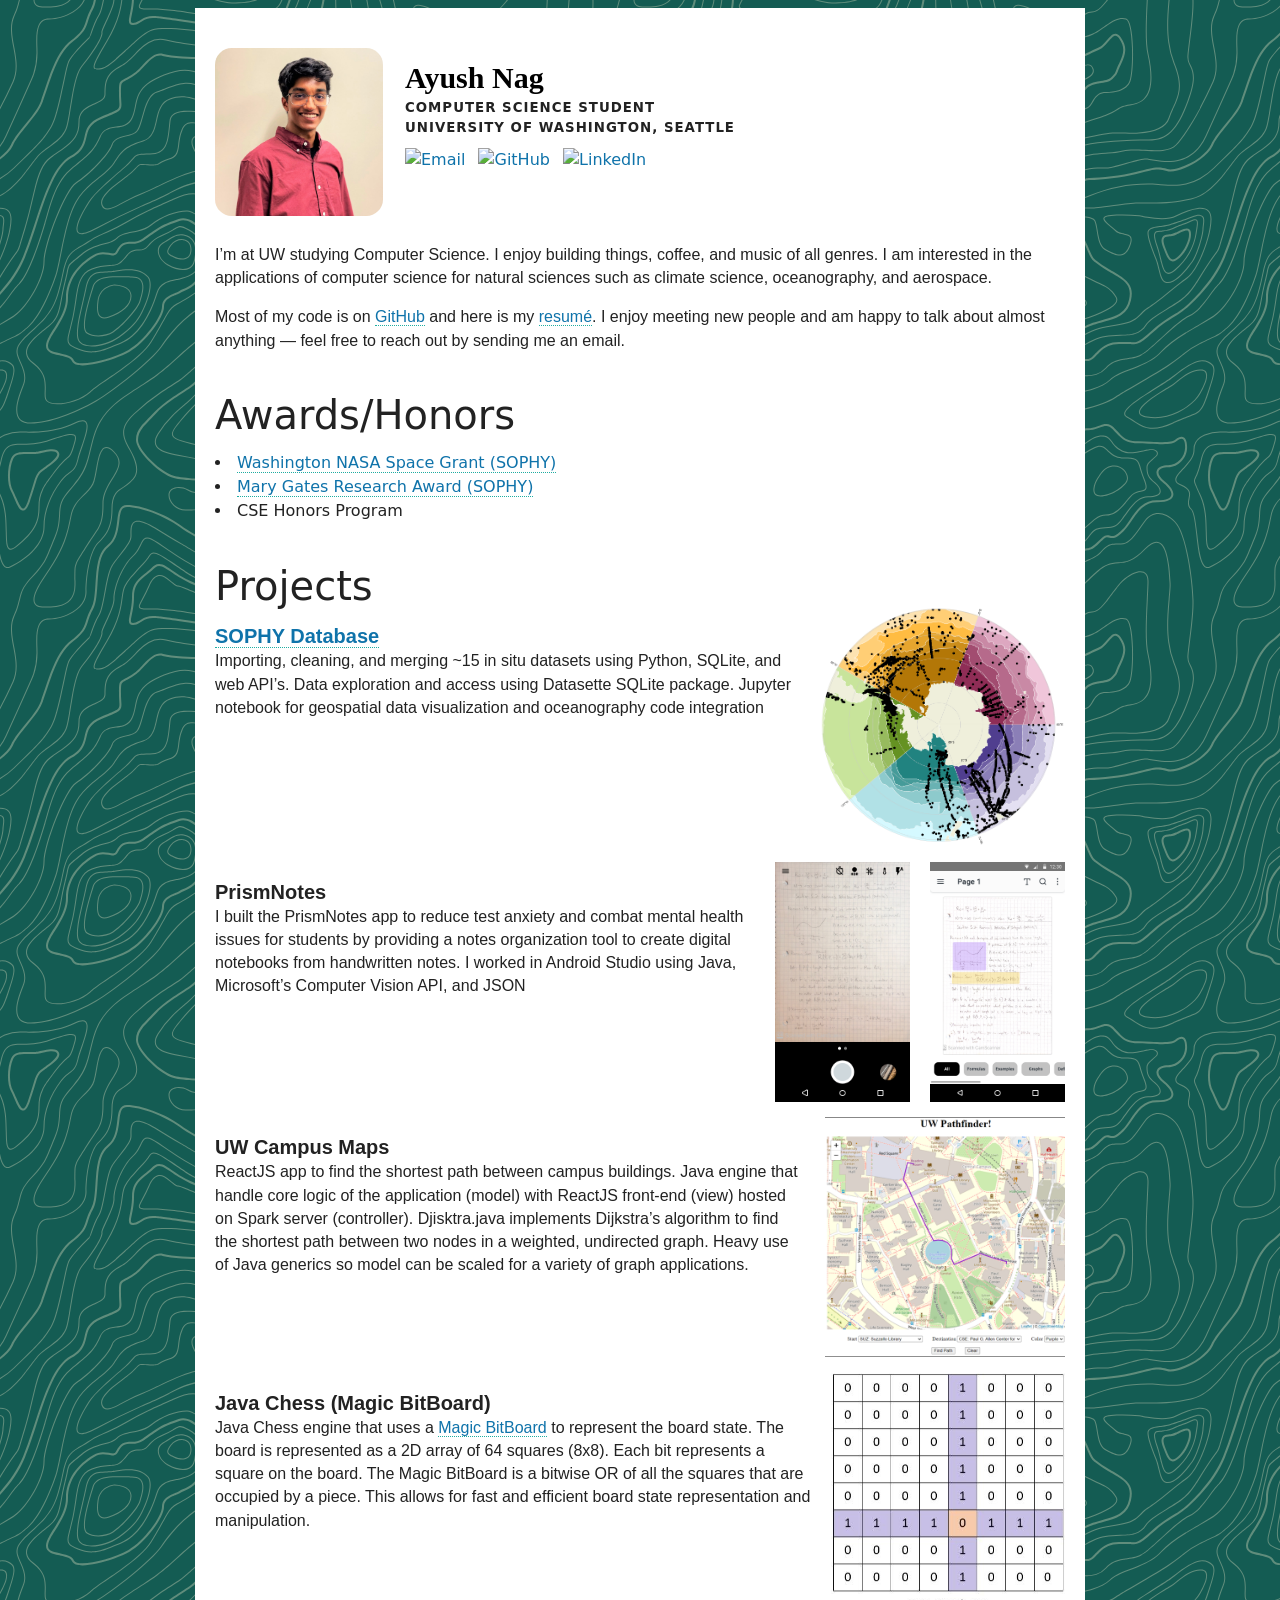
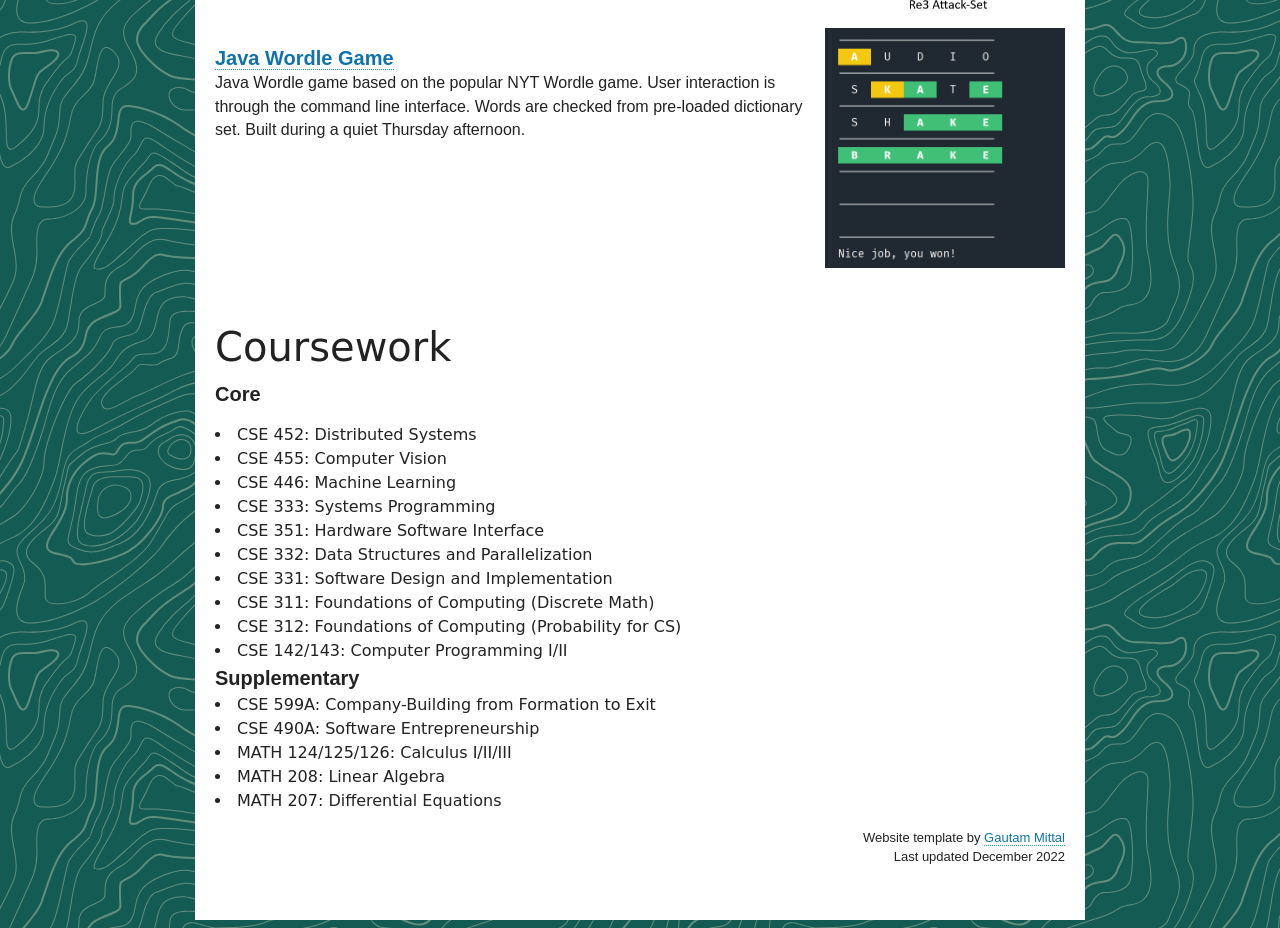
==== commit a3ea4018: "removed research section from live version" ====
--- a/index.html
+++ b/index.html
@@ -162,7 +162,7 @@
   <!-- </div> -->
 
 
-  <h2>Research</h2>
+  <!-- <h2>Research</h2> -->
   <!-- <p>
     <span class="pub">Balsa: Learning a Query Optimizer Without Expert Demonstrations</span><br />
     Zongheng Yang, Wei-Lin Chiang*, Sifei Luan*, Gautam Mittal, Michael Luo, Ion Stoica<br />
--- a/css/style.css
+++ b/css/style.css
@@ -36,19 +36,17 @@
   min-height: 100%;
   /* background-color: antiquewhite; */
 
-  /* background: linear-gradient(114.95deg, rgba(35, 155, 11, 0.5) 0%, rgba(0, 71, 255, 0) 34.35%), linear-gradient(180deg, #004B5B 0%, #FFA7A7 100%), linear-gradient(244.35deg, #FFB26A 0%, #3676B1 50.58%, #00A3FF 100%), linear-gradient(244.35deg, #FFFFFF 0%, #004A74 49.48%, #FF0000 100%), radial-gradient(100% 233.99% at 0% 100%, #B70000 0%, #AD00FF 100%), linear-gradient(307.27deg, #219D87 0.37%, #2650BA 50.19%, #2800C6 100%), radial-gradient(100% 140% at 100% 0%, #FF00C7 0%, #006C7A 49.48%, #760000 100%); */
-  /* background-blend-mode: hard-light, overlay, overlay, overlay, difference, difference, normal; */
+  /* background: linear-gradient(114.95deg, rgba(235, 0, 255, 0.5) 0%, rgba(0, 71, 255, 0) 34.35%), linear-gradient(180deg, #004B5B 0%, #FFA7A7 100%), linear-gradient(244.35deg, #FFB26A 0%, #3676B1 50.58%, #00A3FF 100%), linear-gradient(244.35deg, #FFFFFF 0%, #004A74 49.48%, #FF0000 100%), radial-gradient(100% 233.99% at 0% 100%, #B70000 0%, #AD00FF 100%), linear-gradient(307.27deg, #219D87 0.37%, #2650BA 50.19%, #2800C6 100%), radial-gradient(100% 140% at 100% 0%, #FF00C7 0%, #006C7A 49.48%, #760000 100%);
+  background-blend-mode: hard-light, overlay, overlay, overlay, difference, difference, normal; */
 
   /* background: linear-gradient(115deg, #000000 0%, #00C508 55%, #000000 100%), linear-gradient(0deg, #0057FF 0%, #020077 100%), conic-gradient(from 110deg at -5% 35%, #000000 0deg, #FAFF00 360deg), conic-gradient(from 220deg at 30% 30%, #FF0000 0deg, #0000FF 220deg, #240060 360deg), conic-gradient(from 235deg at 60% 35%, #0089D7 0deg, #0000FF 180deg, #240060 360deg); */
   /* background-blend-mode: soft-light, soft-light, overlay, screen, normal; */
 
-  /* background: linear-gradient(225deg, #eceddc 25%, transparent 25%); */
-
   /* background: linear-gradient(235deg, #FFFFFF 0%, #000F25 100%), linear-gradient(180deg, #0e4b01 0%, #000000 100%), linear-gradient(235deg, #efdfc6 0%, #efdfc6 40%, #00043C calc(40% + 1px), #00043C 60%, #005D6C calc(60% + 1px), #005D6C 70%, #00C9B1 calc(70% + 1px), #00C9B1 100%), linear-gradient(125deg, #ffffff 0%, #ffffff 40%, #00043C calc(40% + 1px), #00043C 60%, #005D6C calc(60% + 1px), #005D6C 70%, #00C9B1 calc(70% + 1px), #00C9B1 100%); */
   /* background-blend-mode: soft-light, screen, darken, normal; */
-  
-  background-color: #145b53;
-background-image: url("data:image/svg+xml,%3Csvg xmlns='http://www.w3.org/2000/svg' width='600' height='600' viewBox='0 0 600 600'%3E%3Cpath fill='%23f1eacb' fill-opacity='0.51' d='M600 325.1v-1.17c-6.5 3.83-13.06 7.64-14.68 8.64-10.6 6.56-18.57 12.56-24.68 19.09-5.58 5.95-12.44 10.06-22.42 14.15-1.45.6-2.96 1.2-4.83 1.9l-4.75 1.82c-9.78 3.75-14.8 6.27-18.98 10.1-4.23 3.88-9.65 6.6-16.77 8.84-1.95.6-3.99 1.17-6.47 1.8l-6.14 1.53c-5.29 1.35-8.3 2.37-10.54 3.78-3.08 1.92-6.63 3.26-12.74 5.03a384.1 384.1 0 0 1-4.82 1.36c-2.04.58-3.6 1.04-5.17 1.52a110.03 110.03 0 0 0-11.2 4.05c-2.7 1.15-5.5 3.93-8.78 8.4a157.68 157.68 0 0 0-6.15 9.2c-5.75 9.07-7.58 11.74-10.24 14.51a50.97 50.97 0 0 1-4.6 4.22c-2.33 1.9-10.39 7.54-11.81 8.74a14.68 14.68 0 0 0-3.67 4.15c-1.24 2.3-1.9 4.57-2.78 8.87-2.17 10.61-3.52 14.81-8.2 22.1-4.07 6.33-6.8 9.88-9.83 12.99-.47.48-.95.96-1.5 1.48l-3.75 3.56c-1.67 1.6-3.18 3.12-4.86 4.9a42.44 42.44 0 0 0-9.89 16.94c-2.5 8.13-2.72 15.47-1.76 27.22.47 5.82.51 6.36.51 8.18 0 10.51.12 17.53.63 25.78.24 4.05.56 7.8.97 11.22h.9c-1.13-9.58-1.5-21.83-1.5-37 0-1.86-.04-2.4-.52-8.26-.94-11.63-.72-18.87 1.73-26.85a41.44 41.44 0 0 1 9.65-16.55c1.67-1.76 3.18-3.27 4.83-4.85.63-.6 3.13-2.96 3.75-3.57a71.6 71.6 0 0 0 1.52-1.5c3.09-3.16 5.86-6.76 9.96-13.15 4.77-7.42 6.15-11.71 8.34-22.44.86-4.21 1.5-6.4 2.68-8.6.68-1.25 1.79-2.48 3.43-3.86 1.38-1.15 9.43-6.8 11.8-8.72 1.71-1.4 3.26-2.81 4.7-4.3 2.72-2.85 4.56-5.54 10.36-14.67a156.9 156.9 0 0 1 6.1-9.15c3.2-4.33 5.9-7.01 8.37-8.07 3.5-1.5 7.06-2.77 11.1-4.02a233.84 233.84 0 0 1 7.6-2.2l2.38-.67c6.19-1.79 9.81-3.16 12.98-5.15 2.14-1.33 5.08-2.33 10.27-3.65l6.14-1.53c2.5-.63 4.55-1.2 6.52-1.82 7.24-2.27 12.79-5.06 17.15-9.05 4.05-3.72 9-6.2 18.66-9.9l4.75-1.82c1.87-.72 3.39-1.31 4.85-1.91 10.1-4.15 17.07-8.32 22.76-14.4 6.05-6.45 13.95-12.4 24.49-18.92 1.56-.96 7.82-4.6 14.15-8.33v-64.58c-4 8.15-8.52 14.85-12.7 17.9-2.51 1.82-5.38 4.02-9.04 6.92a1063.87 1063.87 0 0 0-6.23 4.98l-1.27 1.02a2309.25 2309.25 0 0 1-4.87 3.9c-7.55 6-12.9 10.05-17.61 13.19-3.1 2.06-3.86 2.78-8.06 7.13-5.84 6.07-11.72 8.62-29.15 10.95-11.3 1.5-20.04 4.91-30.75 11.07-1.65.94-7.27 4.27-6.97 4.1-2.7 1.58-4.69 2.69-6.64 3.66-5.63 2.8-10.47 4.17-15.71 4.17-17.13 0-41.44 11.51-51.63 22.83-12.05 13.4-31.42 27.7-45.25 31.16-7.4 1.85-11.85 7.05-14.04 14.69-1.26 4.4-1.58 8.28-1.58 13.82 0 .82.01.98.24 3.63.45 5.18.35 8.72-.77 13.26-1.53 6.2-4.89 12.6-10.59 19.43-13.87 16.65-22.88 46.58-22.88 71.68 0 2.39.02 4.26.06 8.75.12 10.8.1 15.8-.22 21.95-.56 11.18-2.09 20.73-5 29.3h-1.05c2.94-8.56 4.49-18.12 5.05-29.35.31-6.13.34-11.1.22-21.9-.04-4.48-.06-6.36-.06-8.75 0-25.32 9.07-55.47 23.12-72.32 5.6-6.72 8.88-12.99 10.38-19.03 1.09-4.4 1.18-7.85.74-12.93-.23-2.7-.24-2.86-.24-3.72 0-5.62.32-9.57 1.62-14.1 2.28-7.95 6.97-13.44 14.76-15.39 13.6-3.4 32.82-17.59 44.75-30.84C409 360.14 433.58 348.5 451 348.5c5.07 0 9.77-1.33 15.26-4.07 1.93-.96 3.9-2.05 6.58-3.62-.3.18 5.33-3.16 6.98-4.11 10.82-6.21 19.66-9.67 31.11-11.2 17.23-2.3 22.9-4.75 28.57-10.64 4.25-4.41 5.04-5.16 8.22-7.28 4.68-3.11 10.01-7.14 17.55-13.14a1113.33 1113.33 0 0 0 4.86-3.89l1.28-1.02a4668.54 4668.54 0 0 1 6.23-4.98c3.67-2.9 6.55-5.12 9.07-6.95 4.37-3.19 9.16-10.56 13.29-19.4v66.9zm0-116.23c-.62.01-1.27.06-1.95.13-6.13.63-13.83 3.45-21.83 7.45-3.64 1.82-8.46 2.67-14.17 2.71-4.7.04-9.72-.47-14.73-1.33-1.7-.3-3.26-.61-4.67-.93a31.55 31.55 0 0 0-3.55-.57 273.4 273.4 0 0 0-16.66-.88c-10.42-.16-17.2.74-17.97 2.73-.38.97.6 2.55 3.03 4.87 1.01.97 2.22 2.03 4.04 3.55a1746.07 1746.07 0 0 0 4.79 4.02c1.39 1.2 3.1 1.92 5.5 2.5.7.16.86.2 2.64.54 3.53.7 5.03 1.25 6.15 2.63 1.41 1.76 1.4 4.54-.15 8.88-2.44 6.83-5.72 10.05-10.19 10.33-3.63.23-7.6-1.29-14.52-5.06-4.53-2.47-6.82-7.3-8.32-15.26-.17-.87-.32-1.78-.5-2.86l-.43-2.76c-1.05-6.58-1.9-9.2-3.73-10.11-.81-.4-1.59-.74-2.36-1-2.27-.77-4.6-1.02-8.1-.92-2.29.07-14.7 1-13.77.93-20.55 1.37-28.8 5.05-37.09 14.99a133.07 133.07 0 0 0-4.25 5.44l-2.3 3.09-2.51 3.32c-4.1 5.36-7.06 8.48-10.39 11.12-.65.52-1.33 1.04-2.13 1.62l-4.11 2.94a106.8 106.8 0 0 0-5.16 3.99c-4.55 3.74-9.74 8.6-16.25 15.38-8.25 8.58-11.78 13.54-11.7 15.95.07 1.65 1.64 2.11 6.79 2.38 1.61.09 2.15.12 2.98.2 2.95.24 5.09.73 6.81 1.68 7.48 4.15 11.63 7.26 13.95 11.58 3.3 6.15.8 12.88-8.89 20.26-8.28 6.3-11.1 10.37-11.31 14.96-.06 1.17 0 1.93.26 4.43.69 6.47.25 10.65-2.8 17.42a44.23 44.23 0 0 1-4.16 7.53c-2.82 3.97-5.47 5.74-10.6 7.69-.43.16-3.34 1.23-4.27 1.59-1.8.68-3.38 1.36-5.01 2.14-4.18 2-8.4 4.6-13.1 8.24-8.44 6.51-13.23 14.56-15.98 25.06-1.1 4.2-1.55 6.81-2.8 15.21-1.26 8.6-2.17 12.64-4.08 16.55-2.1 4.28-11.93 26.59-12.97 28.88a382.7 382.7 0 0 1-6.37 13.41c-4.07 8.11-7.61 14.07-10.73 17.81-5.38 6.46-8.98 14.37-13.77 28.42a810.14 810.14 0 0 0-1.89 5.6c-1.8 5.35-2.96 8.6-4.26 11.85-6.13 15.32-25.43 26.31-46.46 26.31-11.2 0-20.58-2.74-31.02-8.55-5.6-3.13-4.55-2.42-22.26-14.54-14.33-9.8-17.7-10.73-20.47-6.9-.37.5-1.81 2.74-1.83 2.77a52.24 52.24 0 0 1-4.94 5.9c-.73.79-5.52 5.87-6.97 7.45-2.38 2.6-4.3 4.81-5.98 6.93a45.6 45.6 0 0 0-5.08 7.66c-1.29 2.57-1.9 5.25-2.66 10.6a997.6 997.6 0 0 1-.46 3.18h-1l.47-3.32c.77-5.45 1.4-8.2 2.75-10.9a46.54 46.54 0 0 1 5.2-7.84c1.7-2.14 3.63-4.38 6.03-6.98 1.45-1.59 6.24-6.68 6.96-7.46a51.58 51.58 0 0 0 4.84-5.78s1.47-2.26 1.86-2.8c3.25-4.5 7.08-3.44 21.84 6.67 17.67 12.08 16.62 11.38 22.19 14.48 10.3 5.73 19.5 8.43 30.53 8.43 20.65 0 39.57-10.77 45.54-25.69a219.7 219.7 0 0 0 4.24-11.8 6752.32 6752.32 0 0 0 1.88-5.6c4.83-14.16 8.47-22.14 13.96-28.73 3.05-3.66 6.56-9.57 10.6-17.61 1.97-3.93 4.04-8.31 6.35-13.38 1.03-2.28 10.88-24.61 12.98-28.91 1.85-3.79 2.75-7.76 4-16.25 1.24-8.44 1.7-11.07 2.81-15.32 2.8-10.7 7.71-18.94 16.33-25.6a73.18 73.18 0 0 1 13.29-8.35c1.66-.8 3.27-1.48 5.08-2.18.94-.36 3.86-1.43 4.28-1.59 4.95-1.88 7.44-3.55 10.14-7.33 1.35-1.9 2.68-4.3 4.06-7.37 2.97-6.58 3.39-10.59 2.72-16.9a27.13 27.13 0 0 1-.27-4.58c.22-4.94 3.21-9.24 11.7-15.7 9.33-7.11 11.66-13.34 8.62-19-2.2-4.09-6.25-7.12-13.55-11.17-1.57-.88-3.6-1.33-6.42-1.57-.8-.07-1.34-.1-2.95-.19-5.77-.3-7.63-.85-7.72-3.34-.1-2.81 3.5-7.87 11.97-16.69 6.53-6.8 11.75-11.69 16.33-15.45 1.79-1.47 3.42-2.72 5.2-4.03l4.12-2.94c.79-.58 1.46-1.08 2.1-1.59 3.26-2.6 6.16-5.65 10.21-10.94a383.2 383.2 0 0 0 2.5-3.32l2.31-3.09c1.8-2.39 3.04-4 4.29-5.48 8.47-10.17 16.98-13.96 37.27-15.3-.44.02 12-.9 14.32-.98 3.62-.1 6.05.16 8.46.98.8.27 1.62.62 2.47 1.04 2.27 1.14 3.17 3.87 4.27 10.85l.44 2.76c.17 1.07.33 1.97.5 2.83 1.44 7.69 3.62 12.29 7.8 14.57 6.76 3.68 10.6 5.15 13.99 4.94 4-.25 6.99-3.17 9.3-9.67 1.45-4.04 1.46-6.49.32-7.92-.9-1.12-2.28-1.62-5.57-2.27a55.8 55.8 0 0 1-2.67-.55c-2.54-.6-4.39-1.4-5.93-2.71a252.63 252.63 0 0 0-4.78-4.01 84.35 84.35 0 0 1-4.08-3.6c-2.73-2.6-3.86-4.43-3.28-5.95 1.02-2.64 7.82-3.54 18.93-3.37a230.56 230.56 0 0 1 16.73.88c2.76.39 3.2.49 3.68.6 1.4.3 2.95.62 4.62.91a82.9 82.9 0 0 0 14.56 1.32c5.56-.04 10.24-.86 13.73-2.6 8.1-4.05 15.89-6.9 22.17-7.56.7-.07 1.4-.11 2.05-.13v1zm0-100.94v1.5c-8.62 16.05-17.27 29.55-23.65 35.92-3.19 3.2-7.62 4.9-13.54 5.56-4.45.48-8.28.4-19.18-.2-9.91-.55-15.32-.44-20.52.78a84.05 84.05 0 0 1-15 2.11l-2.25.14c-12.49.75-19.37 1.78-32.72 5.74-4.5 1.33-9.27 2.49-14.3 3.48a246.27 246.27 0 0 1-32.6 3.97c-7.56.45-13.21.57-20.24.57-5.4 0-11.9 1.61-18 5.18-8.3 4.87-15.06 12.87-19.53 24.5a68.57 68.57 0 0 1-4.56 9.8c-3.6 6.2-6.92 8.99-13.38 12.18l-4.03 1.96a64.48 64.48 0 0 0-15.16 10.25c-8.2 7.33-13.72 16.63-22.54 35.6l-2.08 4.49c-7.3 15.7-11.5 23.3-17.35 29.87-7.7 8.66-20.25 14.42-40.31 20.08-4.37 1.23-19.04 5.08-19.24 5.13-6.92 1.87-11.68 3.34-15.63 4.92-10.55 4.22-18.71 10.52-36.38 26.52l-1.7 1.54c-8.58 7.76-13.41 11.9-18.81 15.88-3.95 2.9-8 5.67-12.97 8.91-2.06 1.34-10.3 6.6-12.33 7.94-11.52 7.5-18.53 13.04-24.62 20.08a62.01 62.01 0 0 0-6.44 8.85c-4.13 6.91-6.27 13.15-9.2 25.11l-1.54 6.26c-.6 2.45-1.15 4.54-1.72 6.58-2.97 10.7-6.9 17.36-14.78 26.91L69.6 491a148.51 148.51 0 0 0-4.19 5.3 23.9 23.9 0 0 0-3.44 6.28c-1.16 3.23-1.52 5.9-1.87 11.94-.58 10.05-1.42 15.04-4.63 22.67-1.57 3.72-5.66 14.02-6.41 15.8a73.46 73.46 0 0 1-3.57 7.4c-2.88 5.14-6.71 10.12-13.12 16.95-5.96 6.36-8.87 10.9-10.61 16a56.88 56.88 0 0 0-1.38 4.82l-.46 1.84h-1.03l.52-2.08c.52-2.09.92-3.49 1.4-4.9 1.8-5.25 4.78-9.9 10.84-16.36 6.35-6.78 10.13-11.7 12.97-16.77a72.5 72.5 0 0 0 3.52-7.29c.75-1.76 4.84-12.06 6.4-15.8 3.17-7.5 3.99-12.4 4.56-22.33.35-6.14.72-8.88 1.93-12.23a24.9 24.9 0 0 1 3.58-6.54c1.27-1.7 2.6-3.37 4.22-5.34l4.11-4.95c7.8-9.46 11.66-16 14.59-26.54.56-2.04 1.1-4.12 1.71-6.56l1.53-6.26c2.96-12.04 5.13-18.36 9.32-25.39 1.84-3.08 4-6.05 6.54-8.99 6.17-7.12 13.24-12.7 24.83-20.26 2.05-1.33 10.28-6.6 12.33-7.94 4.96-3.22 9-5.98 12.92-8.87 5.37-3.95 10.19-8.08 18.74-15.82l1.7-1.54c17.76-16.09 25.98-22.43 36.67-26.7 4-1.6 8.8-3.09 15.75-4.96.21-.06 14.87-3.9 19.22-5.13 19.9-5.61 32.32-11.31 39.85-19.78 5.76-6.48 9.93-14.02 17.18-29.64l2.09-4.5c8.87-19.07 14.44-28.46 22.77-35.9a65.48 65.48 0 0 1 15.38-10.4l4.04-1.97c6.3-3.1 9.47-5.77 12.96-11.77a67.6 67.6 0 0 0 4.48-9.67c4.56-11.84 11.47-20.02 19.97-25 6.25-3.66 12.93-5.32 18.5-5.32 7.01 0 12.65-.12 20.17-.57a245.3 245.3 0 0 0 32.47-3.96c5-.98 9.75-2.13 14.22-3.45 13.43-3.98 20.38-5.02 32.94-5.78l2.24-.14c5.76-.37 9.8-.9 14.85-2.09 5.31-1.25 10.79-1.35 22.6-.7 9.04.5 12.84.58 17.21.1 5.71-.62 9.94-2.26 12.95-5.26 6.44-6.45 15.3-20.37 24.35-36.72zm0 450.21c-1.28-4.6-2.2-10.55-3.33-20.25l-.24-2.04-.23-2.03c-1.82-15.7-3.07-21.98-5.55-24.47-2.46-2.46-3.04-5.03-2.52-8.64.1-.6.18-1.1.39-2.15.69-3.54.77-5.04.08-6.84-.91-2.38-3.31-4.41-7.79-6.26-5.08-2.09-6.52-4.84-4.89-8.44.66-1.45 1.79-3.02 3.52-5.01 1.04-1.2 5.48-5.96 5.08-5.53 6.15-6.7 8.98-11.34 8.98-16.48a15.2 15.2 0 0 1 6.5-12.89v1.26a14.17 14.17 0 0 0-5.5 11.63c0 5.47-2.93 10.29-9.24 17.16.38-.42-4.04 4.33-5.07 5.5-1.67 1.93-2.75 3.43-3.36 4.77-1.37 3.04-.23 5.22 4.36 7.1 4.71 1.95 7.32 4.16 8.34 6.83.78 2.04.7 3.67-.03 7.4-.2 1.03-.3 1.51-.38 2.09-.48 3.33.03 5.59 2.23 7.8 2.74 2.74 3.98 8.96 5.84 25.06l.24 2.03.23 2.04c.82 7.01 1.53 12.06 2.34 16.03v4.33zm0-62.16c-1.4-3.13-4.43-9.9-4.95-11.17-1.02-2.53-1.25-3.8-.91-5.18.2-.84 2.05-4.68 2.32-5.33a70.79 70.79 0 0 0 3.54-11.2v3.99a62.82 62.82 0 0 1-2.62 7.6c-.31.75-2.09 4.46-2.27 5.18-.28 1.12-.08 2.22.87 4.57.41 1.02 2.5 5.7 4.02 9.09v2.45zm0-85.09c-1.65 1.66-3.66 2.9-6.4 4.13-.25.1-13.97 5.47-20.4 8.43-9.35 4.32-16.7 5.9-23.03 5.25-5.08-.53-9.02-2.25-14.77-5.92l-3.2-2.07a77.4 77.4 0 0 0-5.44-3.27c-4.05-2.18-3.25-5.8 1.47-10.47 3.71-3.68 9.6-7.93 18.73-13.8l4.46-2.82c17.95-11.33 18.22-11.5 22.27-14.74 11.25-9 19.69-14.02 26.31-15.1v1.02c-6.37 1.1-14.62 6-25.69 14.86-4.1 3.28-4.34 3.44-22.36 14.8a652.4 652.4 0 0 0-4.45 2.83c-9.07 5.83-14.92 10.05-18.57 13.66-4.31 4.28-4.95 7.13-1.7 8.88 1.7.91 3.29 1.88 5.5 3.3l3.2 2.08c5.64 3.59 9.45 5.25 14.34 5.76 6.13.64 13.32-.9 22.52-5.15 6.46-2.98 20.18-8.35 20.4-8.44 3.04-1.37 5.1-2.71 6.81-4.69v1.47zm0-41.37v1c-6.56.26-12.11 3.13-19.71 9.08l-4.63 3.68a51.87 51.87 0 0 1-4.4 3.14c-.82.52-5.51 3.33-6.22 3.76-3.31 2-6.15 3.8-8.87 5.6a112.61 112.61 0 0 0-8.16 5.92c-4.61 3.72-7.4 6.9-7.97 9.35-.63 2.67 1.48 4.53 7.05 5.46 10.7 1.78 20.92-.05 30.45-4.65a61.96 61.96 0 0 0 17.1-12.2 41.8 41.8 0 0 0 5.36-7.42v1.92a38.94 38.94 0 0 1-4.64 6.19 62.95 62.95 0 0 1-17.39 12.41c-9.7 4.68-20.13 6.55-31.05 4.73-6.06-1-8.65-3.29-7.85-6.67.64-2.74 3.53-6.05 8.31-9.9 2.35-1.9 5.1-3.88 8.24-5.97 2.73-1.82 5.58-3.61 8.9-5.62.72-.44 5.4-3.24 6.22-3.75 1.26-.8 2.6-1.76 4.3-3.09.8-.62 3.9-3.1 4.63-3.67 7.77-6.1 13.49-9.04 20.33-9.3zm0-154.6v1c-1.75-.24-4.3.23-7.82 1.55-10.01 3.75-13.8 5.07-19.15 6.76-1.78.56-2.63.83-3.87 1.24-1.48.5-3.16.76-6.74 1.16a1550.34 1550.34 0 0 0-2.64.3c-7.8.94-11.28 2.47-11.28 6.07 0 4.45 2.89 13.18 7.96 25.81a57.34 57.34 0 0 1 2.33 7.6 258.32 258.32 0 0 1 .84 3.46c1.86 7.62 3.17 10.71 5.56 11.67 2.21.88 4.7.6 7.47-.72 3.48-1.69 7.22-4.94 11.2-9.47 1.52-1.7 2.97-3.49 4.59-5.57l3.16-4.1c2.59-3.23 6.07-12.21 8.39-20.23v3.45c-2.29 7.2-5.27 14.5-7.61 17.41-.44.55-2.67 3.46-3.15 4.09-1.63 2.1-3.1 3.9-4.62 5.62-4.08 4.61-7.9 7.94-11.53 9.7-2.99 1.44-5.77 1.75-8.28.74-2.84-1.13-4.2-4.34-6.15-12.35a2097.48 2097.48 0 0 1-.84-3.46c-.8-3.2-1.47-5.45-2.28-7.46-5.14-12.8-8.04-21.55-8.04-26.19 0-4.37 3.84-6.06 12.16-7.07a160.9 160.9 0 0 1 2.65-.3c3.5-.39 5.15-.64 6.53-1.1 1.26-.42 2.1-.7 3.88-1.26 5.34-1.68 9.11-3 19.1-6.74 3.53-1.32 6.22-1.84 8.18-1.61zM0 292c10.13-11.31 18.13-23.2 23.07-35.39 3.3-8.14 6.09-16.12 10.81-30.55l1.59-4.84c6.53-19.94 10.11-29.82 14.77-39.56 6.07-12.72 12.55-21.18 20.27-25.54 6.66-3.76 10.2-7.86 12.22-13.15a46.6 46.6 0 0 0 1.86-6.58c1.23-5.2 2.05-7.59 3.93-10.36 2.45-3.62 6.27-6.53 12.1-8.96 15.78-6.58 16.73-7.04 18.05-9.01.65-.98.83-2.15.74-4.51-.03-.73-.23-3.82-.24-4A93.8 93.8 0 0 1 119 94c0-10.04.18-11.37 2.37-13.15.52-.42 1.13-.8 2.07-1.3.27-.14 2.18-1.12 2.84-1.48a68.4 68.4 0 0 0 9.12-5.87c2.06-1.54 2.64-2.14 8.01-7.93 3.78-4.09 6.21-6.36 8.96-8.12 3.64-2.33 7.2-3.12 10.9-2.11 4.4 1.2 10.81 2 18.78 2.46 6.9.4 12.9.5 21.95.5 4.87 0 8.97.47 15.4 1.57 7.77 1.33 9.3 1.54 12.38 1.54 4.05 0 7.43-.88 10.68-2.95 5.06-3.22 8.11-4.67 11.2-5.2 3.62-.64 4.77-.46 16.55 2.06 17.26 3.7 30.85 1.36 41.06-9.7 5.1-5.53 5.48-8.9 3.48-14.8-.83-2.42-1.03-3.1-1.17-4.3-.29-2.52.5-4.71 2.71-6.93 2.65-2.65 4.72-9.17 6.22-18.29h2.03c-1.56 9.71-3.77 16.65-6.83 19.7-1.79 1.8-2.36 3.39-2.14 5.28.11 1 .3 1.63 1.07 3.9 2.22 6.53 1.76 10.66-3.9 16.8-10.77 11.66-25.07 14.13-42.95 10.3-11.42-2.45-12.55-2.62-15.78-2.06-2.77.48-5.62 1.84-10.47 4.92a20.93 20.93 0 0 1-11.76 3.27c-3.25 0-4.81-.22-12.73-1.57C212.74 59.46 208.73 59 204 59c-9.1 0-15.11-.1-22.07-.5-8.09-.47-14.62-1.29-19.2-2.54-5.62-1.53-10.17 1.38-17.85 9.66-5.5 5.94-6.08 6.53-8.28 8.18a70.38 70.38 0 0 1-9.38 6.03c-.68.37-2.58 1.35-2.84 1.49-.84.44-1.35.76-1.75 1.08C121.16 83.6 121 84.8 121 94c0 1.85.06 3.54.17 5.44 0 .17.2 3.28.24 4.03.1 2.75-.13 4.29-1.08 5.71-1.67 2.5-2.27 2.8-18.95 9.74-5.48 2.29-8.99 4.96-11.2 8.24-1.71 2.51-2.47 4.73-3.64 9.7-.83 3.5-1.21 4.92-1.94 6.83-2.18 5.73-6.05 10.19-13.1 14.18-7.3 4.12-13.55 12.28-19.46 24.66-4.6 9.64-8.17 19.46-14.67 39.32l-1.58 4.84c-4.75 14.47-7.54 22.48-10.86 30.69-5.28 13.01-13.95 25.65-24.93 37.6v-2.97zm0 78v-.5l1-.01c6.32 0 7.47 5.2 4.6 13.36a60.36 60.36 0 0 1-5.6 11.3v-1.92a57.76 57.76 0 0 0 4.65-9.72c2.69-7.6 1.71-12.02-3.65-12.02-.34 0-.67 0-1 .02v-46.59a340.96 340.96 0 0 0 13.71-8.34c13.66-9.46 29.79-37.6 29.79-53.59 0-18.1 21.57-72.64 32.23-79.42 12.71-8.09 32.24-27.96 35.8-37.75 1.93-5.3 5.5-7.27 14.42-9.37 6.15-1.44 8.64-2.42 10.67-4.79 1.5-1.74 2.72-4.79 4.33-10.3.23-.78 1.9-6.68 2.43-8.46 3.62-12.08 7.3-18.49 13.47-20.39 2.5-.76 3.03-.98 9.74-3.7 7.49-3.03 11.97-4.43 17.12-4.92 6.75-.65 13.13.75 19.55 4.67 5.43 3.32 12.19 4.72 20.17 4.56 6.03-.12 12.2-1.07 19.83-2.8 1.82-.4 7.38-1.74 8.26-1.94 2.69-.6 4.34-.89 5.48-.89 4.97 0 8.93-.05 14.2-.27 7.9-.32 15.56-.92 22.75-1.88 8.5-1.14 15.9-2.73 21.88-4.82 18.9-6.62 32.64-18.3 33.67-27.59.29-2.56.4-2.96 2.79-11.11 2.33-7.95 3.21-12.93 2.72-18.23-.2-2.24-.69-4.38-1.48-6.42-1.5-3.92-2.63-9.4-3.43-16.18h.9c.77 6.47 1.89 11.72 3.47 15.82a24.93 24.93 0 0 1 1.54 6.69c.5 5.46-.4 10.54-2.77 18.6-2.36 8.06-2.47 8.47-2.74 10.95-1.09 9.75-15.1 21.68-34.33 28.41-6.06 2.12-13.52 3.72-22.09 4.87-7.22.96-14.92 1.57-22.83 1.89-5.3.21-9.27.27-14.25.27-1.04 0-2.64.27-5.26.87-.87.2-6.43 1.53-8.26 1.94-7.68 1.73-13.92 2.7-20.03 2.82-8.15.17-15.1-1.27-20.71-4.7-6.23-3.81-12.4-5.16-18.93-4.54-5.04.48-9.44 1.86-16.84 4.86-6.75 2.74-7.29 2.95-9.82 3.73-5.73 1.76-9.28 7.96-12.81 19.72-.53 1.77-2.2 7.66-2.43 8.46-1.66 5.65-2.91 8.78-4.53 10.67-2.22 2.58-4.84 3.62-12.01 5.3-7.8 1.83-11.13 3.66-12.9 8.54-3.65 10.04-23.32 30.06-36.2 38.25C65.94 190 44.5 244.2 44.5 262c0 16.34-16.3 44.78-30.22 54.41-2.14 1.48-8.24 5.12-14.28 8.68v-1.16 46.09zm0-173.7v-1.11c7.42-3.82 14.55-10.23 21.84-18.98 3.8-4.56 14.21-18.78 15.79-20.55 1.8-2.04 4.06-3.96 7.42-6.45 1.08-.8 4.92-3.57 5.49-3.99 9.36-6.85 14-11.96 15.98-19.36.8-2.98 1.54-6.78 2.46-12.3.23-1.44 2-12.46 2.56-15.79 2.87-16.77 5.73-26.79 10.07-32.1C92.46 52.43 101.5 38.13 101.5 33c0-2.54.34-3.35 6.05-15.71.68-1.49 1.25-2.74 1.77-3.93 2.5-5.75 3.9-10.04 4.14-13.36h1c-.23 3.48-1.66 7.87-4.23 13.76-.52 1.2-1.09 2.45-1.78 3.95-5.54 12.01-5.95 12.99-5.95 15.29 0 5.47-9.09 19.84-20.11 33.31-4.2 5.12-7.03 15.06-9.86 31.64-.57 3.33-2.33 14.33-2.57 15.78-.92 5.56-1.67 9.38-2.48 12.4-2.05 7.68-6.82 12.93-16.35 19.91l-5.49 3.98c-3.3 2.45-5.51 4.34-7.27 6.31-1.53 1.73-11.94 15.93-15.76 20.53-7.52 9.02-14.88 15.6-22.61 19.46zm0 361.83v-4.33c.48 2.36 1 4.35 1.6 6.15 2 6.03 4.6 8.26 8.19 6.59C28.76 557.69 43.5 542.4 43.5 527c0-16.2 6.37-31.99 17.1-46.3 1.88-2.5 3.66-4.4 5.53-6 .73-.62 1.45-1.18 2.3-1.8l2-1.43c3.68-2.68 5.32-5.28 7.08-12.59.75-3.07 1.38-5.02 4.2-13.26l.63-1.88c3.24-9.58 4.56-14.97 4.17-18.65-.48-4.43-3.8-5.23-11.3-1.64a81.12 81.12 0 0 1-9.15 3.7c-13.89 4.67-26.96 5.8-42.66 5.42l-1.95-.05-1.45-.02a39.8 39.8 0 0 0-15.05 2.96A21.81 21.81 0 0 0 0 438.37v-1.26a23.55 23.55 0 0 1 4.55-2.57 40.77 40.77 0 0 1 16.92-3.02l1.95.05c15.6.38 28.57-.75 42.32-5.37a80.12 80.12 0 0 0 9.04-3.65c8.04-3.84 12.16-2.85 12.72 2.43.42 3.89-.92 9.34-4.21 19.08l-.64 1.88c-2.8 8.2-3.43 10.15-4.16 13.18-1.82 7.52-3.59 10.34-7.47 13.16l-2 1.43c-.84.6-1.54 1.15-2.25 1.75a35.45 35.45 0 0 0-5.37 5.84c-10.61 14.15-16.9 29.74-16.9 45.7 0 15.88-15 31.45-34.29 40.45-4.3 2.01-7.39-.66-9.56-7.18-.23-.68-.44-1.39-.65-2.13zm0-62.16v-2.45l1.46 3.27c2.1 4.8 3.46 10.33 4.26 16.77.66 5.3.84 9.3 1.04 18.5.2 9.32.5 12.75 1.63 15.05 1.28 2.6 3.67 2.35 8.29-1.5 17.14-14.3 21.82-22.9 21.82-38.62 0-7.17 1.1-12.39 3.7-17.68 2.27-4.67 3.65-6.62 13.4-19.62a69.8 69.8 0 0 1 7.6-8.79 44.76 44.76 0 0 1 3.54-3.06c.38-.3.64-.52.89-.74a10.47 10.47 0 0 0 2.63-3.32 35.78 35.78 0 0 0 2.26-5.94l.37-1.2.36-1.15c.29-.91.48-1.55.66-2.16.45-1.53.74-2.68.91-3.66.38-2.2.12-3.49-.85-4.15-2.35-1.61-9.28-.24-23.8 4.94-9.54 3.4-16.12 4.17-27.85 4.26-7.71.06-10.43.4-13.25 2.12-3.48 2.12-5.84 6.4-7.58 14.26-.5 2.2-.99 4.19-1.49 5.98v-3.98l.51-2.22c1.8-8.1 4.28-12.6 8.04-14.9 3.04-1.85 5.86-2.2 13.77-2.26 11.61-.09 18.1-.84 27.51-4.2 14.93-5.32 21.95-6.71 24.7-4.83 1.38.94 1.71 2.6 1.28 5.15a33.69 33.69 0 0 1-.94 3.78l-.66 2.17-.36 1.15-.37 1.2a36.64 36.64 0 0 1-2.33 6.1c-.8 1.53-1.61 2.52-2.86 3.61l-.92.77-1.02.83c-.9.74-1.65 1.4-2.47 2.18a68.84 68.84 0 0 0-7.48 8.66c-9.7 12.93-11.07 14.87-13.31 19.46-2.52 5.15-3.59 10.22-3.59 17.24 0 16.04-4.82 24.91-22.18 39.38-5.04 4.2-8.18 4.55-9.83 1.18-1.22-2.5-1.52-5.94-1.73-15.47-.2-9.16-.38-13.15-1.03-18.4-.79-6.34-2.12-11.8-4.19-16.49L0 495.98zM379.27 0h1.04l1.5 5.26c3.28 11.56 4.89 19.33 5.26 27.8.49 11.01-1.52 21.26-6.63 31.17-7.8 15.13-20.47 26.5-36.22 34.1-12.38 5.96-26.12 9.17-36.22 9.17-6.84 0-17.24 1.38-37.27 4.62l-2.27.37c-24.5 3.99-31.65 5-37.46 5-3.49 0-4.08-.08-19.54-2.8-3.56-.64-6.32-1.1-9-1.5-20.23-2.96-31-1.2-31.96 7.86-.1.85-.18 1.72-.29 2.81l-.27 2.73c-1.1 10.9-2.02 15.73-4.31 19.96-2.9 5.34-7.77 7.95-15.63 7.95-10.2 0-12.92.6-15.5 3.17.52-.51-5.03 5.85-8.16 8.7-2.75 2.5-14.32 12.55-15.77 13.83a341.27 341.27 0 0 0-6.54 5.92c-6.97 6.49-11.81 11.76-14.6 16.15-5.92 9.3-10.48 18.04-11.69 24.08-1.66 8.3 3.67 9.54 19.02 1.21a626.23 626.23 0 0 1 44.54-21.9c3.5-1.56 14.04-6.2 15.68-6.95 5.05-2.25 8.3-3.8 10.78-5.15l1.95-1.07 2.18-1.18c1.76-.94 3.38-1.76 5-2.55 18.1-8.72 34.48-10.46 50.33-1.2 22.89 13.34 38.28 37.02 38.28 56.44 0 19.12-.73 25.13-5.18 33.2a45.32 45.32 0 0 1-4.94 7.12c-6.47 7.77-11.81 16.2-12.76 21.27-1.2 6.34 4.69 7.03 20.17-.05 13.31-6.08 22.4-14.95 28.5-26.32a80.51 80.51 0 0 0 6.1-15.13c.9-2.98 3.17-11.65 3.41-12.48a29.02 29.02 0 0 1 1.75-4.83c7.47-14.93 21.09-30.5 36.25-37.24 7.61-3.38 13-9.65 19.4-20.79.84-1.48 4.26-7.64 5.14-9.17 3.52-6.1 6.22-9.7 9.37-11.98 10.15-7.4 28.7-11.1 50.29-11.1 7.52 0 16.54-1.24 27.51-3.58a420.1 420.1 0 0 0 14.96-3.52c-1.3.33 15.54-3.98 19.42-4.89 14.15-3.33 41.07-5.01 64.11-5.01 17.36 0 27.82-9.23 38.53-38.67 6.62-18.21 6.62-26.37 2.69-34.35l-1.18-2.37A13.36 13.36 0 0 1 587.5 58c0-4.03 0-4.01 2.5-24.56.46-3.73.8-6.74 1.12-9.64.9-8.45 1.38-15.2 1.38-20.8 0-.94-.02-1.94-.04-3h1c.03 1.06.04 2.06.04 3 0 5.65-.48 12.43-1.39 20.9-.3 2.91-.66 5.93-1.11 9.66-2.5 20.45-2.5 20.47-2.5 24.44 0 1.97.45 3.57 1.45 5.68.24.51 1.16 2.35 1.17 2.36 4.06 8.24 4.06 16.68-2.65 35.13-10.84 29.8-21.63 39.33-39.47 39.33-22.96 0-49.83 1.68-63.89 4.99-3.86.9-20.69 5.2-19.4 4.88a421.05 421.05 0 0 1-14.99 3.53c-11.04 2.35-20.11 3.6-27.72 3.6-21.4 0-39.76 3.67-49.7 10.9-3 2.19-5.64 5.7-9.1 11.68-.87 1.52-4.29 7.68-5.14 9.17-6.49 11.3-12 17.71-19.86 21.2-14.9 6.63-28.38 22.03-35.75 36.77a28.17 28.17 0 0 0-1.69 4.67c-.23.8-2.5 9.49-3.4 12.5a81.48 81.48 0 0 1-6.19 15.3c-6.2 11.56-15.44 20.58-28.96 26.76-16.1 7.36-23 6.55-21.58-1.04 1-5.29 6.4-13.83 12.99-21.73a44.33 44.33 0 0 0 4.82-6.96c4.35-7.88 5.06-13.77 5.06-32.72 0-19.04-15.19-42.4-37.72-55.55-15.57-9.08-31.62-7.38-49.45 1.21a132.9 132.9 0 0 0-7.14 3.71l-1.95 1.07a158.83 158.83 0 0 1-10.85 5.19c-1.65.74-12.18 5.38-15.69 6.95a625.25 625.25 0 0 0-44.46 21.86c-15.95 8.66-22.37 7.16-20.48-2.29 1.24-6.2 5.83-15.02 11.82-24.42 2.85-4.48 7.74-9.8 14.77-16.34 1.98-1.85 4.12-3.79 6.56-5.94 1.46-1.29 13.02-11.33 15.75-13.82 3.09-2.8 8.6-9.14 8.14-8.67 2.82-2.82 5.75-3.46 16.2-3.46 7.5 0 12.04-2.43 14.75-7.42 2.2-4.07 3.11-8.84 4.2-19.59l.26-2.73.3-2.81c.56-5.42 4.47-8.5 11.23-9.6 5.44-.88 12.51-.51 21.86.86 2.7.4 5.47.86 9.04 1.49 15.33 2.7 15.96 2.8 19.36 2.8 5.73 0 12.9-1.03 37.3-5l2.27-.36c20.1-3.26 30.52-4.64 37.43-4.64 9.95 0 23.54-3.18 35.78-9.08 15.57-7.5 28.09-18.73 35.78-33.65 5.02-9.75 7-19.82 6.51-30.67-.37-8.37-1.96-16.08-5.23-27.57L379.27 0zm13.68 0h1.02c.78 3.9 1.92 8.7 3.51 14.88 3.63 14.05 3.06 27.03-.75 38.77a61 61 0 0 1-11.35 20.68 138.36 138.36 0 0 1-19.32 18.77c-11.32 9.02-23.36 15.49-35.95 18.39a258.63 258.63 0 0 1-22.57 4.07c-3.17.44-6.36.85-10.3 1.32l-9.39 1.12c-11.53 1.41-17.45 2.55-21.64 4.46-9.28 4.21-28.35 6.04-49.21 6.04-1.37 0-2.8-.12-4.3-.35-2.62-.41-5-1.03-9.14-2.29-7.34-2.21-9.63-2.75-12.63-2.56-3.9.23-6.63 2.29-8.47 6.89-1.86 4.66-2.42 7.53-3.34 14.98-1.1 8.98-2.87 12.12-9.97 14.3a40.12 40.12 0 0 0-6.8 2.66c-.63.33-1.16.64-1.76 1.02l-1.34.86c-1.9 1.14-3.86 1.49-9.25 1.49-3.2 0-8.83-.55-9.51-.39-1.22.28-.75-.14-7.14 6.24-1.5 1.5-3.49 3.18-6.32 5.37-1.52 1.18-7.16 5.43-7.94 6.03-4.96 3.78-8.33 6.6-11.06 9.38-4.88 4.98-6.85 9.15-5.56 12.7 1.34 3.67 4.07 4.42 8.9 2.82a55.72 55.72 0 0 0 7.77-3.48c1.5-.77 7.78-4.13 9.37-4.96a116.8 116.8 0 0 1 12.31-5.68 162.2 162.2 0 0 0 11.04-4.84c2.04-.97 10.74-5.16 13-6.22 4.41-2.1 8.1-3.78 11.65-5.29 17.14-7.3 29.32-9.9 37.67-6.65l5.43 2.1c2.3.88 4.17 1.62 6.02 2.38a150.9 150.9 0 0 1 13.07 6c18.34 9.63 30.35 22.13 34.79 39.87 6.96 27.85 3.6 45.53-8.08 62.4-3.97 5.75-3.52 9.2.06 8.97 4.14-.28 10.21-4.95 15.11-12.52 3.1-4.8 5.1-10.45 8.05-21.53l1.69-6.35c.66-2.47 1.24-4.52 1.83-6.5 4.93-16.56 11-27.28 21.56-34.76 7.15-5.06 23.73-15.5 25.48-16.75 6.74-4.81 10.53-9.44 14.34-18 7.74-17.44 21.09-24.34 44.47-24.34 9.36 0 17.91-1.13 29.53-3.49a624.86 624.86 0 0 0 6.2-1.28c2.4-.5 4.07-.84 5.66-1.13 4.03-.74 7.04-1.1 9.61-1.1 4.44 0 9.39-1 31.39-5.99l2.95-.66c16.34-3.67 25.64-5.35 31.66-5.35 1.54 0 2.4.01 6.4.1 7.8.15 12.27.13 17.33-.2 16.41-1.06 26.73-5.36 29.8-14.56a87.1 87.1 0 0 1 3.55-8.83c-.15.31 2.29-4.96 2.9-6.38 5.38-12.3 5.57-21.92-1.44-39.44a86.4 86.4 0 0 1-5.26-20.72c-1.61-11.98-1.38-23.14.1-40.35l.2-2.12h1l-.2 2.2c-1.48 17.15-1.7 28.24-.11 40.14a85.4 85.4 0 0 0 5.2 20.47c7.1 17.78 6.91 27.67 1.43 40.22-.62 1.43-3.06 6.72-2.91 6.4a86.17 86.17 0 0 0-3.52 8.73c-3.23 9.72-13.9 14.15-30.68 15.24-5.1.33-9.58.35-17.42.2-3.98-.09-4.84-.1-6.37-.1-5.91 0-15.18 1.67-31.44 5.32l-2.95.67c-22.16 5.02-27.05 6.01-31.61 6.01-2.5 0-5.45.36-9.43 1.09-1.58.29-3.25.62-5.64 1.11a4894.21 4894.21 0 0 0-6.2 1.29c-11.68 2.37-20.3 3.51-29.73 3.51-23.02 0-36 6.71-43.53 23.66-3.9 8.8-7.82 13.58-14.7 18.5-1.78 1.27-18.36 11.7-25.48 16.75-10.34 7.32-16.3 17.87-21.19 34.23-.58 1.96-1.15 4-1.82 6.47l-1.69 6.35c-2.98 11.18-5 16.9-8.17 21.81-5.05 7.81-11.37 12.68-15.89 12.98-4.7.31-5.3-4.23-.94-10.53 11.52-16.64 14.82-34.03 7.92-61.6-4.35-17.42-16.16-29.72-34.27-39.22-4-2.1-8.2-4-12.99-5.97-1.84-.75-3.7-1.49-6-2.38l-5.43-2.08c-8.03-3.12-20.02-.58-36.92 6.63-3.52 1.5-7.21 3.19-11.61 5.27l-13 6.22c-4.71 2.22-8.16 3.75-11.11 4.88a115.87 115.87 0 0 0-12.21 5.63c-1.58.83-7.86 4.18-9.37 4.96a56.55 56.55 0 0 1-7.9 3.54c-5.3 1.75-8.62.85-10.17-3.43-1.46-4.02.66-8.5 5.8-13.74 2.75-2.82 6.16-5.66 11.15-9.48.79-.6 6.43-4.85 7.94-6.02a66.96 66.96 0 0 0 6.23-5.28c6.74-6.74 6.1-6.16 7.61-6.51.87-.2 6.69.36 9.74.36 5.22 0 7.03-.32 8.74-1.35l1.31-.84c.62-.4 1.18-.72 1.84-1.07a41.07 41.07 0 0 1 6.96-2.72c6.64-2.04 8.22-4.84 9.28-13.47.93-7.53 1.5-10.47 3.4-15.24 1.99-4.95 5.04-7.26 9.34-7.51 3.17-.2 5.5.35 12.97 2.6a63.54 63.54 0 0 0 9.02 2.26c1.45.22 2.83.34 4.14.34 20.71 0 39.7-1.82 48.8-5.96 4.32-1.96 10.29-3.1 21.93-4.53l9.4-1.12c3.92-.48 7.11-.88 10.27-1.32 8.16-1.14 15.4-2.43 22.49-4.06 12.42-2.86 24.33-9.26 35.55-18.2a137.4 137.4 0 0 0 19.18-18.64 60.02 60.02 0 0 0 11.15-20.32c3.76-11.57 4.32-24.36.75-38.23A284.86 284.86 0 0 1 392.95 0zM506.7 0h1.26c-.5.66-.9 1.18-1.17 1.51-3.95 4.96-6.9 7.92-9.82 9.57A10.02 10.02 0 0 1 492 12.5c-2.38 0-4.24.67-6.71 2.21l-2.65 1.71c-4.38 2.8-8.01 4.08-13.64 4.08-5.6 0-9.99-1.26-16.08-4.05a202.63 202.63 0 0 1-2.3-1.06l-2.18-.98c-1.6-.7-2.92-1.17-4.17-1.48a13.42 13.42 0 0 0-3.27-.43c-2.3 0-4.3-.68-11-3.37l-1.56-.62c-5-1.97-8.1-2.82-10.52-2.66-2.93.2-4.42 2.03-4.42 6.15 0 20.76-5.21 50.42-12.15 57.35-7.58 7.59-26.55 23.7-34.06 29.06-13.16 9.4-31.17 20.2-44.11 25.06a106.87 106.87 0 0 1-13.32 4.03c-3.28.78-6.6 1.43-11.25 2.24-.53.1-8.8 1.5-11.5 1.99-4.86.87-9.3 1.74-14 2.76-20.62 4.48-25.07 5.01-38.11 5.01-2.49 0-2.9-.07-14.05-2-2.42-.42-4.31-.73-6.15-1-8.11-1.19-13.83-1.36-17.64-.2-4.54 1.4-5.93 4.65-3.7 10.52 2.02 5.28 4.84 8.61 8.84 10.74 3.26 1.74 6.75 2.6 13.82 3.71 9.42 1.48 10.94 1.75 15.5 2.92a78.2 78.2 0 0 1 18.62 7.37c8.3 4.58 14.58 11.5 19.98 20.89 2.73 4.73 9.46 19.33 10.54 21.19 3.4 5.85 6.26 6.63 10.89 2 4.95-4.94 10.35-8.37 21.13-14.06.47-.25 2.06-1.1 2.12-1.12 7.98-4.21 11.92-6.51 15.87-9.54 5.11-3.9 8.66-8.1 10.77-13.11 8.52-20.24 20.75-33.31 32.46-33.31l5.5.03c10.53.08 17.35.02 24.9-.31 13.66-.62 23.78-2.09 29.39-4.67 5.85-2.7 13.42-5.49 24.18-9.02 3.46-1.14 6.29-2.05 12.7-4.1 7.7-2.45 11.08-3.54 15.17-4.9a1059.43 1059.43 0 0 1 11.33-3.72c3.67-1.2 5.96-2 8.03-2.78a59.88 59.88 0 0 0 6.66-2.94c1.87-.98 3.76-2.1 5.86-3.5 3.48-2.33 6.15-3.13 12.04-4.13l1.15-.2c5.71-1.01 9-2.3 12.76-5.63 7.82-6.96 8.58-23.18 3.84-44.52-1.7-7.67-2.1-19.28-1.57-35.47A837.22 837.22 0 0 1 546.76 0h1l-.15 3.06c-.32 6.42-.53 11.02-.68 15.62-.51 16.1-.12 27.65 1.56 35.21 4.82 21.68 4.04 38.2-4.16 45.48-3.91 3.48-7.37 4.84-13.24 5.87l-1.16.2c-5.76.99-8.32 1.75-11.65 3.98a63.73 63.73 0 0 1-5.96 3.56 60.86 60.86 0 0 1-6.77 2.99c-2.09.79-4.39 1.58-8.07 2.79a5398.31 5398.31 0 0 1-11.32 3.71c-4.1 1.37-7.48 2.46-15.18 4.92-6.42 2.04-9.24 2.95-12.7 4.08-10.73 3.53-18.27 6.3-24.07 8.98-5.76 2.66-15.97 4.14-29.77 4.77-7.56.33-14.4.39-24.95.31l-5.49-.03c-11.19 0-23.16 12.79-31.54 32.7-2.19 5.19-5.84 9.52-11.08 13.52-4.02 3.07-7.99 5.39-16.01 9.62l-2.12 1.12c-10.7 5.65-16.04 9.04-20.9 13.9-5.14 5.14-8.75 4.15-12.45-2.22-1.12-1.92-7.85-16.5-10.54-21.2-5.33-9.24-11.48-16.02-19.6-20.5a77.2 77.2 0 0 0-18.4-7.28c-4.5-1.17-6.02-1.43-15.4-2.9-7.17-1.12-10.74-2-14.13-3.81-4.22-2.25-7.2-5.77-9.3-11.27-2.43-6.39-.78-10.26 4.34-11.83 4-1.22 9.82-1.05 18.08.17 1.84.27 3.74.58 6.17 1 11.02 1.9 11.48 1.98 13.88 1.98 12.96 0 17.35-.52 37.9-4.99 4.71-1.02 9.16-1.9 14.03-2.77 2.71-.48 10.98-1.9 11.5-1.98 4.64-.81 7.95-1.46 11.2-2.23 4.55-1.07 8.76-2.34 13.2-4 12.83-4.81 30.79-15.59 43.88-24.94 7.47-5.33 26.4-21.4 33.94-28.94C407.3 61.98 412.5 32.49 412.5 12c0-4.61 1.86-6.9 5.35-7.15 2.63-.18 5.8.7 10.96 2.73l1.56.62c6.53 2.62 8.53 3.3 10.63 3.3 1.14 0 2.3.16 3.5.46 1.32.33 2.68.82 4.34 1.53a90.97 90.97 0 0 1 3.34 1.52l1.15.54c5.98 2.73 10.23 3.95 15.67 3.95 5.41 0 8.87-1.21 13.1-3.92.2-.13 2.1-1.38 2.66-1.72 2.62-1.63 4.64-2.36 7.24-2.36 1.47 0 2.94-.43 4.47-1.3 2.78-1.56 5.67-4.45 9.54-9.31l.7-.89zM324.54 600h-2.03c.49-2.96.91-6.2 1.28-9.66.44-4.1.76-8.25.98-12.21.08-1.39.14-2.65-.35-7.29-.47-1.94-.93-4.14-1.36-6.54-2.01-11.26-2.66-22.9-1.14-33.78a60.76 60.76 0 0 1 5.18-17.95 70.78 70.78 0 0 1 12.6-18.22c3.38-3.6 5.53-5.5 11.83-10.79 4.5-3.78 6.35-5.56 7.52-7.5.64-1.07.95-2.06.95-3.06 0-1.75 0-1.74-.75-9.23-.36-3.7-.57-6.3-.68-8.96-.5-12.1 1.62-19.6 8.11-21.76 15.9-5.3 25.89-12.1 33.45-25.54C409.6 390.65 425.85 376 436 376c12.36 0 20-1.96 29.41-8.8 6.76-4.92 9.5-6.6 12.47-7.46 2.22-.64 3.8-.74 9.12-.74 1.86 0 3.53-.83 5.57-2.62 1.08-.96 5.11-5.12 5.6-5.6 6.04-5.85 11.98-8.78 20.83-8.78 2.45 0 4.54.04 7.32.12 7.51.23 8.87.17 11.27-.7 3.03-1.1 5.53-3.03 14.75-11.17 8-7.06 10.72-8.92 22.87-16.47 1.44-.9 2.59-1.63 3.69-2.37a69.45 69.45 0 0 0 9.46-7.5c4.12-3.88 8.02-7.85 11.64-11.9v2.98a201.58 201.58 0 0 1-10.27 10.38c-3.18 3-6.2 5.35-9.72 7.7-1.12.76-2.28 1.5-3.75 2.4-12.05 7.5-14.71 9.32-22.6 16.28-9.46 8.35-12.01 10.32-15.39 11.55-2.74 1-4.19 1.06-12.01.82-2.76-.08-4.83-.12-7.26-.12-8.27 0-13.75 2.7-19.43 8.22-.44.43-4.52 4.64-5.68 5.66-2.37 2.09-4.46 3.12-6.89 3.12-5.1 0-6.6.1-8.56.66-2.67.78-5.29 2.37-11.85 7.15-9.8 7.13-17.85 9.19-30.59 9.19-9.22 0-24.96 14.2-34.13 30.49-7.84 13.94-18.24 21.02-34.55 26.46-5.31 1.77-7.21 8.51-6.75 19.78.1 2.6.31 5.19.68 8.84.75 7.62.75 7.58.75 9.43 0 1.38-.42 2.73-1.24 4.09-1.33 2.2-3.26 4.07-7.94 8-6.25 5.24-8.36 7.12-11.67 10.63a68.8 68.8 0 0 0-12.25 17.71 58.8 58.8 0 0 0-5 17.36c-1.49 10.66-.85 22.09 1.13 33.15.43 2.37.88 4.53 1.33 6.44.16.66.3 1.25.6 4.06a249.3 249.3 0 0 1-1.17 16.12c-.37 3.37-.78 6.53-1.25 9.44zm-13.4 0h-1.05l.12-.28c3.07-7.16 4.29-11.83 4.29-18.72 0-3.57-.07-4.93-.76-15.65-.77-12.04-1-19.64-.55-28.3.58-11.5 2.4-22.1 5.81-32.16 1.3-3.8 2.8-7.5 4.55-11.1 3.46-7.14 6.83-12.39 10.42-16.6a59.02 59.02 0 0 1 4.35-4.56c.43-.4 3-2.8 3.67-3.45 5.72-5.6 7.51-11.52 7.51-29.18 0-18.84 2.9-23.77 15.82-28.24 1.09-.37 1.92-.67 2.77-.98a51.3 51.3 0 0 0 6.1-2.7c4.95-2.6 9.64-6.22 14.44-11.42 25.5-27.63 37.15-35.16 56.37-35.16 8.28 0 14.54-1.95 22-6.3 1.78-1.03 13.82-8.82 18.16-11.27 2.83-1.59 5.66-3.03 8.63-4.39 7.92-3.6 13.97-4.45 26.6-4.8 7.53-.2 10.7-.49 14.26-1.58 4.55-1.4 8.06-4 10.93-8.43 2.2-3.41 6.85-7.08 14.66-12.06 1.61-1.03 3.27-2.05 5.65-3.5 9.53-5.85 11.56-7.13 14.81-9.57 5.34-4 9.3-8.37 13.68-14.77a204.2 204.2 0 0 0 5.62-8.75v1.9c-1.97 3.17-3.4 5.38-4.8 7.42-4.42 6.48-8.46 10.92-13.9 15-3.29 2.46-5.32 3.75-14.89 9.61a375.06 375.06 0 0 0-5.63 3.5c-7.7 4.9-12.26 8.52-14.36 11.76-3 4.63-6.7 7.39-11.48 8.85-3.68 1.12-6.9 1.42-14.53 1.63-12.5.34-18.44 1.18-26.2 4.7a111.08 111.08 0 0 0-8.56 4.35c-4.3 2.43-16.34 10.22-18.15 11.27-7.6 4.43-14.03 6.43-22.5 6.43-18.87 0-30.3 7.4-55.63 34.84-4.88 5.28-9.67 8.97-14.7 11.62-2 1.05-4 1.92-6.23 2.75-.86.32-1.7.62-5.37 1.87-5.08 1.76-7.44 3.25-9.28 6.37-2.23 3.78-3.29 9.94-3.29 20.05 0 17.9-1.87 24.07-7.8 29.89-.69.67-3.27 3.06-3.69 3.46a58.04 58.04 0 0 0-4.28 4.49c-3.53 4.14-6.86 9.32-10.28 16.38a95.19 95.19 0 0 0-4.5 10.99c-3.38 9.97-5.18 20.48-5.76 31.9-.44 8.6-.22 16.17.55 28.17.69 10.76.76 12.12.76 15.72 0 6.35-1.02 10.87-4.35 19zm25.08 0h-1c-.04-4.73.06-9.39.28-15.02.26-6.41-.4-11.79-2.53-24.37l-.31-1.86c-2.12-12.55-2.76-19.35-1.97-26.47 1.03-9.25 4.75-16.68 12-22.67 22.04-18.2 29.81-30.18 29.81-44.61 0-2.6-.3-4.81-.98-8.17-.97-4.79-1.1-5.68-.97-7.57.2-2.56 1.27-4.7 3.56-6.72 2.67-2.35 7.05-4.6 13.72-7.01 9.72-3.5 15.52-9.18 24.3-21.57l1.78-2.5c4.48-6.33 7.1-9.63 10.43-12.78 4.31-4.07 8.98-6.77 14.54-8.17 13.3-3.32 20.37-5.47 25.34-7.64a49.5 49.5 0 0 0 5.28-2.7c1.1-.65 1.75-1.04 4.24-2.6 2.7-1.68 5.22-2.08 11.38-2.28 5.44-.18 7.9-.43 10.97-1.41a21.47 21.47 0 0 0 9.54-6.22c4.87-5.3 10.03-7.61 17.79-8.9 1.07-.18 1.88-.3 3.86-.58 6.9-.97 9.94-1.69 13.48-3.62 4.5-2.45 6.79-4.44 23.46-19.68l3.14-2.85c9.65-8.71 16.12-13.83 21.42-16.48 4.25-2.12 7.6-4.69 11.22-8.6v1.45c-3.42 3.57-6.69 6-10.78 8.05-5.18 2.59-11.61 7.67-21.2 16.32l-3.12 2.85c-16.8 15.35-19.05 17.3-23.66 19.82-3.68 2-6.8 2.75-13.82 3.73-1.97.28-2.78.4-3.84.57-7.56 1.26-12.52 3.48-17.21 8.6a22.47 22.47 0 0 1-9.97 6.5c-3.2 1-5.72 1.27-11.25 1.45-5.98.2-8.39.57-10.89 2.13a144 144 0 0 1-4.25 2.61 50.48 50.48 0 0 1-5.39 2.75c-5.04 2.2-12.15 4.37-25.5 7.7-9.74 2.44-15.26 7.65-24.4 20.56l-1.77 2.5c-8.9 12.54-14.82 18.34-24.78 21.93-6.57 2.36-10.85 4.57-13.4 6.82-2.1 1.86-3.05 3.74-3.22 6.04-.13 1.76 0 2.63.95 7.3.7 3.42 1 5.7 1 8.37 0 14.79-7.93 27-30.18 45.39-7.03 5.8-10.64 13-11.64 22-.78 7-.14 13.73 1.96 26.2l.32 1.85c2.15 12.65 2.8 18.07 2.54 24.58-.22 5.57-.32 10.2-.28 14.98zM95.9 600h-2.04c.68-3.82 1.14-8.8 1.61-15.98.2-3.11.27-4.06.39-5.6 1.3-17.54 4.04-27.14 11.5-33.2 4.65-3.77 7.22-8.92 8.67-16 .51-2.52.7-3.87 1.33-9.17.66-5.5 1.16-8.06 2.24-10.36 1.45-3.09 3.82-4.69 7.39-4.69 14.28 0 38.48 9.12 53.6 20.2 8.66 6.35 21.26 13.32 31.74 17.11 13.03 4.71 21.89 4.41 24.75-1.73 1.7-3.64 1.92-4.11 2.65-5.77 2.93-6.67 4.69-12.2 5.25-17.5.23-2.17.24-4.23.02-6.2-.32-2.75-1.42-4.55-4.08-7.35l-1.32-1.37a30.59 30.59 0 0 1-2.41-2.79 30.37 30.37 0 0 1-2.5-4.07l-1.13-2.14c-1.62-3.1-2.68-4.6-4.12-5.56-5.26-3.5-14.8-5.5-28.55-6.83a272.42 272.42 0 0 0-9.04-.71l-2.18-.17c-9.57-.73-15.12-1.56-19.06-3.2C156.57 471.07 136 450.5 136 440c0-5.34 1.74-9.53 5.47-14.13 1.98-2.44 11.12-11.71 12.79-13.54 4.52-4.97 10.16-9.54 17.68-14.66 2.8-1.9 14.78-9.6 17.49-11.49a50.54 50.54 0 0 0 6.34-5.43c1.53-1.5 6.96-7.13 7.12-7.3 7.18-7.3 12.7-11.56 19.74-14.38 3.36-1.34 8.13-2.79 17.45-5.38a9577.18 9577.18 0 0 1 11.78-3.28 602.6 602.6 0 0 0 12.67-3.7c20.4-6.24 34-12.08 40.79-18.44 8.74-8.2 11.78-13.84 15.73-26.02 2.02-6.22 3.09-9.04 5.07-12.72 9.54-17.71 28.71-39.37 43.5-45.45C383.77 238.25 389 232.34 389 226c0-2.89 2.73-8.4 6.83-13.73 4.76-6.2 10.65-11.36 16.75-14.18 12.5-5.77 33.5-10.09 47.42-10.09 5.32 0 9.83-1.5 16.42-4.89 9.2-4.71 10.1-5.11 13.58-5.11 10.42 0 32.06-2.55 45.76-5.97l3.88-.98 3.47-.89c2.6-.66 4.33-1.08 5.93-1.43 3.9-.86 6.76-1.23 9.58-1.17 2.74.06 5.47.52 8.67 1.48 4.56 1.37 13.71-.9 22.87-5.68a68.07 68.07 0 0 0 9.84-6.2v2.4c-11.09 8.14-25.76 13.66-33.29 11.4a29.72 29.72 0 0 0-8.13-1.4c-2.63-.05-5.36.3-9.11 1.12a238 238 0 0 0-9.33 2.3l-3.9.99C522.38 177.43 500.58 180 490 180c-2.99 0-3.91.4-12.67 4.89-6.85 3.51-11.61 5.11-17.33 5.11-13.65 0-34.35 4.26-46.58 9.9-5.78 2.67-11.42 7.62-16 13.58-3.85 5.02-6.42 10.2-6.42 12.52 0 7.27-5.8 13.82-20.62 19.92-14.27 5.88-33.16 27.21-42.5 44.55-1.9 3.55-2.95 6.28-4.93 12.4-4.05 12.47-7.23 18.39-16.27 26.86-7.08 6.64-20.87 12.57-41.57 18.89a604.52 604.52 0 0 1-12.7 3.71 1495.1 1495.1 0 0 1-11.8 3.28c-9.24 2.58-13.97 4.01-17.24 5.32-6.73 2.69-12.05 6.8-19.05 13.92-.15.15-5.6 5.8-7.15 7.32a52.4 52.4 0 0 1-6.6 5.65c-2.74 1.92-14.75 9.63-17.5 11.5-7.4 5.04-12.94 9.52-17.33 14.35-1.72 1.9-10.8 11.11-12.71 13.46-3.47 4.26-5.03 8.03-5.03 12.87 0 9.5 20 29.5 33.38 35.08 3.67 1.53 9.1 2.34 18.45 3.05a586.23 586.23 0 0 0 4.34.32c3.24.23 5.07.37 6.93.55 14.08 1.37 23.82 3.4 29.45 7.17 1.82 1.2 3.02 2.91 4.8 6.29l1.11 2.13a28.55 28.55 0 0 0 2.34 3.81c.62.83 1.3 1.6 2.26 2.61.23.24 1.1 1.16 1.32 1.37 2.93 3.09 4.24 5.23 4.61 8.5.24 2.12.23 4.33-.01 6.64-.59 5.55-2.4 11.25-5.41 18.1-.74 1.67-.96 2.15-2.66 5.8-3.49 7.47-13.33 7.8-27.25 2.77-10.67-3.86-23.43-10.92-32.25-17.38C164.62 515.96 140.82 507 127 507c-5 0-6.4 3.02-7.64 13.29a99.03 99.03 0 0 1-1.36 9.33c-1.53 7.5-4.3 13.04-9.37 17.16-6.87 5.58-9.5 14.78-10.77 31.8-.11 1.52-.18 2.47-.38 5.57-.46 7.01-.91 11.99-1.57 15.85zm8.05 0h-1.02c.29-1.41.58-2.94.9-4.59l1.05-5.62c2.5-13.3 4.2-19.92 6.68-24.05 1.7-2.84 3.68-5.5 8.05-11.03 8.21-10.36 10.88-14.55 10.88-18.71l-.02-1.69c-.02-1.78-.02-2.7.02-3.77.21-5.05 1.47-8.2 4.64-9.4 3.92-1.5 10.39.44 20.12 6.43 9.56 5.88 17.53 10.7 25.91 15.66 1.31.78 14.27 8.41 17.67 10.45a714.21 714.21 0 0 1 6.42 3.9c13.82 8.5 38.94 5.05 46.3-7.83 3.6-6.28 4.54-8.52 7.78-17.32a82.3 82.3 0 0 1 1.18-3.07 42.27 42.27 0 0 1 4.06-7.64c9.33-13.98 14.92-26.1 14.92-36.72 0-3.66.75-6.62 3.36-14.85.52-1.64.83-2.66 1.15-3.73 3.64-12.23 3.04-19.12-4.29-24a23.1 23.1 0 0 0-9.98-3.78c-7.2-.93-14.49 1.17-23.91 5.88-1.55.78-6.64 3.44-7.6 3.93a62.6 62.6 0 0 0-4.14 2.3l-4.4 2.66c-11.62 6.92-20.4 9.18-32.81 6.08-3.32-.84-6.24-1.4-13.1-2.64-13.25-2.39-18.7-3.75-23.33-6.46-6.23-3.67-7.46-9.02-2.88-16.65A93.1 93.1 0 0 1 172 415.42a157 157 0 0 1 8.32-7.66c-.07.05 6.16-5.3 7.82-6.77a85.12 85.12 0 0 0 6.5-6.33c7.7-8.46 12.78-13.36 20.08-18.57 9.94-7.1 21.4-12.36 35.18-15.58 37.03-8.64 51-12.7 58.83-17.93 8.6-5.73 21.3-24.77 36.84-54.81 5.22-10.1 12.27-18.4 21.13-25.71 5.13-4.24 9.56-7.25 17.55-12.23 7.42-4.62 9.62-6.14 11.38-8.16a21.15 21.15 0 0 0 2.95-4.87c.61-1.3 2.87-6.47 3-6.77 1.36-3 2.56-5.4 3.95-7.73 6.53-10.97 16.03-18 31.4-20.8 12.73-2.3 19.85-2.7 29.68-2.3 3.25.13 4.13.16 5.6.14 5.15-.07 9.71-1.04 16.61-3.8 20.74-8.3 38.75-12.04 59.19-12.04 3.05 0 6.03.15 10.48.48l2.09.16c12.45.96 18.08.96 25.34-.63a49.65 49.65 0 0 0 14.09-5.45v1.15a50.52 50.52 0 0 1-13.88 5.28c-7.38 1.61-13.08 1.61-25.63.65l-2.08-.16c-4.43-.33-7.39-.48-10.41-.48-20.3 0-38.2 3.72-58.81 11.96-7.01 2.8-11.7 3.8-16.97 3.88-1.5.02-2.39-.01-5.66-.14-9.76-.4-16.8-.01-29.47 2.3-15.06 2.73-24.32 9.58-30.71 20.31a72.8 72.8 0 0 0-3.9 7.63c-.12.28-2.39 5.47-3.01 6.79a22 22 0 0 1-3.1 5.1c-1.86 2.13-4.07 3.66-11.6 8.35-7.95 4.96-12.35 7.95-17.44 12.15-8.76 7.23-15.73 15.43-20.89 25.4-15.61 30.2-28.36 49.32-37.16 55.19-7.98 5.32-21.97 9.39-59.17 18.07-13.65 3.18-24.98 8.39-34.82 15.42-7.22 5.16-12.27 10.01-19.92 18.43a86.07 86.07 0 0 1-6.57 6.4c-1.67 1.48-7.91 6.83-7.84 6.77-3.27 2.84-5.8 5.16-8.26 7.62a92.1 92.1 0 0 0-14.27 18.13c-4.3 7.16-3.22 11.89 2.53 15.26 4.47 2.63 9.88 3.99 23.24 6.39a185.7 185.7 0 0 1 12.92 2.6c12.11 3.03 20.64.84 32.06-5.96l4.4-2.65c1.66-1 2.96-1.73 4.2-2.35.95-.48 6.04-3.14 7.6-3.92 9.59-4.8 17.04-6.94 24.49-5.98a24.1 24.1 0 0 1 10.4 3.93c7.82 5.21 8.45 12.52 4.7 25.13-.32 1.07-.64 2.1-1.16 3.74-2.57 8.12-3.31 11.04-3.31 14.55 0 10.88-5.66 23.14-15.08 37.28a41.28 41.28 0 0 0-3.97 7.46c-.37.9-.73 1.82-1.18 3.04-3.25 8.85-4.21 11.13-7.84 17.47-7.67 13.42-33.43 16.95-47.7 8.18a578.4 578.4 0 0 0-6.4-3.89c-3.4-2.04-16.36-9.67-17.67-10.45-8.38-4.97-16.36-9.78-25.92-15.66-9.5-5.85-15.7-7.7-19.24-6.36-2.68 1.02-3.8 3.82-4 8.51a61.12 61.12 0 0 0-.02 3.72l.02 1.7c0 4.5-2.69 8.73-11.52 19.87-3.92 4.95-5.87 7.59-7.55 10.39-2.39 3.97-4.08 10.56-6.56 23.72l-1.05 5.62-.86 4.4zm10.5 0h-1c.03-.34.04-.68.04-1 0-12.39 8.48-33.57 19.16-43.37a26.18 26.18 0 0 0 3.67-4.17 35.8 35.8 0 0 0 2.88-4.9c.36-.72 1.75-3.66 2.1-4.36 3.22-6.29 6.84-6.54 16.97.39 1.34.9 6.07 4.16 6.4 4.38 2.62 1.8 4.67 3.2 6.7 4.56 5.03 3.39 9.37 6.2 13.51 8.7 14.33 8.67 25.49 13.27 34.11 13.27 16.86 0 32.71-5.95 39.6-14.8 1.59-2.04 3.2-5.17 5.06-9.63.8-1.92 1.64-4.06 2.67-6.8l2.74-7.33c4.66-12.44 7.76-19.06 11.56-23.27 7.9-8.79 14.87-36 14.87-52.67 0-1.9.17-3.11 1.02-8.27.37-2.2.58-3.6.74-5.07.63-5.51.21-9.46-1.68-12.39-4.6-7.1-19.7-9.23-38.46-4.78a100.57 100.57 0 0 0-18.94 6.3c-5.17 2.37-17.11 9.74-16.5 9.4-6.72 3.64-12.97 4.15-24.8 1.3-29.55-7.14-30.43-8.62-15.26-26.81 17.44-20.93 47.12-46.18 56.38-46.18 9.92 0 53.84-11.98 65.78-17.95 9.46-4.73 24.32-21.18 36.82-37.85.71-.95 13.5-21.6 19.2-29.6 9.35-13.13 18.22-22.55 26.95-27.53 7.29-4.17 13.16-10.28 18.8-18.73 1.93-2.9 10.52-17.65 12.73-20.41 1.54-1.93 3-3.21 4.52-3.89 14.07-6.25 24.22-9.04 39.2-9.04h29c4.05 0 7.36-.4 22.93-2.5l4.3-.57c9.92-1.3 16.57-1.93 21.77-1.93 1.66 0 2.95.01 6.03.04 18.61.19 28.55-.48 44.86-4.03 3.1-.67 6.13-1.78 9.11-3.31v1.12a37.96 37.96 0 0 1-8.9 3.17c-16.4 3.56-26.4 4.24-45.08 4.05-3.08-.03-4.36-.04-6.02-.04-5.15 0-11.76.63-21.64 1.92l-4.3.58c-15.64 2.11-18.94 2.5-23.06 2.5h-29c-14.81 0-24.84 2.75-38.8 8.96-1.34.6-2.69 1.78-4.14 3.6-2.16 2.68-10.72 17.39-12.68 20.33-5.72 8.57-11.7 14.8-19.13 19.04-8.57 4.9-17.36 14.23-26.63 27.24-5.68 7.97-18.47 28.64-19.22 29.63-12.6 16.8-27.52 33.32-37.18 38.15-12.06 6.03-56.14 18.05-66.22 18.05-8.82 0-38.39 25.15-55.62 45.82-14.6 17.52-14.19 18.21 14.74 25.2 11.6 2.8 17.6 2.3 24.09-1.2-.67.35 11.31-7.03 16.56-9.44 5.41-2.48 11.6-4.59 19.11-6.37 19.13-4.53 34.65-2.35 39.54 5.22 2.05 3.17 2.48 7.32 1.84 13.04a96.34 96.34 0 0 1-.75 5.13c-.84 5.08-1.01 6.29-1.01 8.1 0 16.9-7.03 44.33-15.13 53.33-3.68 4.09-6.76 10.65-11.37 22.96-.35.93-2.2 5.94-2.73 7.33-1.04 2.76-1.88 4.9-2.68 6.84-1.9 4.53-3.55 7.73-5.2 9.85-7.1 9.13-23.25 15.19-40.39 15.19-8.86 0-20.15-4.65-34.63-13.42-4.15-2.51-8.5-5.32-13.55-8.72a861.54 861.54 0 0 1-6.71-4.56l-6.4-4.39c-9.68-6.63-12.61-6.42-15.5-.75-.35.68-1.74 3.62-2.1 4.35a36.77 36.77 0 0 1-2.96 5.03c-1.12 1.57-2.37 3-3.81 4.33-10.47 9.6-18.84 30.51-18.84 42.63l-.03 1zm-29.65 0h-1.1c1.17-2.52 1.79-5.2 1.79-8 0-20 4.83-42.04 12.15-49.35 5.17-5.18 7.77-8.38 9.9-12.74 2.64-5.41 3.95-12 3.95-20.91 0-6.82 1.14-11.59 3.37-15.07 1.74-2.7 3.6-4.21 8.91-7.52a31.64 31.64 0 0 0 3.9-2.79c4.61-3.96 6.58-6.2 7.72-9.41 1.43-4.02.93-9.04-1.86-16.02a68.98 68.98 0 0 0-3.99-8.07l-.93-1.7a75.47 75.47 0 0 1-2.64-5c-5.16-10.71-3.77-18.9 7.68-29.78a204 204 0 0 1 26.81-21.55c3.96-2.69 16.8-10.8 19.24-12.5 1.99-1.4 4.33-3.3 7.77-6.3-.02 0 7.23-6.39 9.47-8.3 4.97-4.26 9.09-7.5 13.05-10.15 4.72-3.15 8.97-5.28 12.87-6.32 12.78-3.41 15.6-4.18 21.77-5.97 12.55-3.64 21.96-6.9 28.14-10a45.47 45.47 0 0 1 7.47-2.79c8.66-2.66 12.02-4.1 16.97-8.1 6.78-5.46 13.07-14.25 19.33-27.87 15.97-34.77 19.08-39.39 32.15-49.19 3.14-2.36 6.37-4.1 11.43-6.4l2.33-1.04c11.93-5.35 16.87-8.93 21.1-17.38 1.88-3.77 2.48-6.29 3.37-12.27.78-5.19 1.48-7.56 3.53-10.25 2.57-3.4 7.03-6.27 14.36-9.01 3.37-1.26 7.36-2.5 12.05-3.73 16.33-4.3 25.28-5.36 39.6-5.81 6.9-.22 9.5-.56 12.66-2 1.19-.54 2.36-1.23 3.58-2.11 3.7-2.7 8.14-4.54 13.24-5.67 5.71-1.27 10.69-1.54 18.7-1.45l2.35.02c2.82 0 6.8-1 19.7-4.69 10.83-3.08 15.95-4.31 19.3-4.31.82 0 1.9.13 3.55.41l5.01.9c9.82 1.68 17.44 1.89 25.15-.21 7.98-2.18 14.8-6.77 20.29-14.24V147c-5.47 7.04-12.21 11.42-20.03 13.55-7.88 2.15-15.63 1.94-25.58.23l-5-.9c-1.6-.26-2.64-.39-3.39-.39-3.2 0-8.32 1.22-19.74 4.48-12.35 3.53-16.3 4.52-19.26 4.52l-2.36-.02c-7.94-.1-12.85.17-18.47 1.42-4.97 1.11-9.3 2.9-12.88 5.5a21.4 21.4 0 0 1-3.75 2.22c-3.32 1.5-6 1.87-13.04 2.09-14.25.44-23.13 1.5-39.37 5.77a125.56 125.56 0 0 0-11.95 3.7c-7.17 2.7-11.49 5.46-13.93 8.68-1.9 2.52-2.58 4.76-3.33 9.8-.9 6.08-1.53 8.68-3.47 12.56a30.6 30.6 0 0 1-9.66 11.45c-3.12 2.26-5.95 3.73-11.93 6.4l-2.31 1.04c-5.01 2.27-8.18 3.99-11.25 6.29-12.9 9.68-15.93 14.17-31.85 48.8-6.31 13.76-12.7 22.68-19.6 28.25-5.08 4.1-8.53 5.57-17.3 8.27a44.64 44.64 0 0 0-7.33 2.73c-6.24 3.12-15.7 6.4-28.3 10.06a867.4 867.4 0 0 1-21.8 5.97c-3.77 1.01-7.93 3.1-12.56 6.19a137.35 137.35 0 0 0-12.95 10.07c-2.24 1.92-9.48 8.3-9.48 8.3a98.2 98.2 0 0 1-7.84 6.37c-2.46 1.72-15.32 9.83-19.26 12.5a203 203 0 0 0-26.69 21.45c-11.13 10.58-12.43 18.3-7.47 28.63a74.52 74.52 0 0 0 2.62 4.95l.94 1.7a69.84 69.84 0 0 1 4.03 8.17c2.88 7.2 3.4 12.46 1.89 16.73-1.22 3.43-3.28 5.77-8.02 9.84-1.14.97-2.32 1.8-5.3 3.67-3.92 2.45-5.69 3.89-7.31 6.42-2.13 3.3-3.22 7.89-3.22 14.53 0 9.05-1.34 15.79-4.05 21.34-2.19 4.49-4.85 7.77-10.1 13.01-7.07 7.07-11.85 28.9-11.85 48.65 0 2.8-.58 5.48-1.7 8zm282.54 0h-1.01l-1.1-5.8c-3.08-16.26-4.05-26.2-2.74-37.26.7-5.8.77-9.68.55-15.3-.18-4.45-.17-5.68.19-7.63.78-4.3 3.44-8.53 10.39-16.34 9.07-10.2 12.26-15.41 19.8-30.15 1.35-2.64 2.33-4.47 3.38-6.3.9-1.58 1.82-3.06 2.77-4.5 3.14-4.7 7.03-8.42 16.84-16.81 11.22-9.6 15.5-13.86 18.13-19.13.7-1.4 1.3-2.8 1.93-4.4a206 206 0 0 0 1.49-4.05c3.63-9.94 8.01-13.93 22.9-17.81 4.99-1.3 20.55-5.13 21.38-5.34 16.19-4.1 25.33-7.36 33.48-12.6 5.86-3.77 5.84-3.76 27.66-16.53l2.6-1.52c10.23-6 17.1-10.2 22.73-13.95a149.3 149.3 0 0 0 8.8-6.3 723.7 723.7 0 0 0 6.37-5.08A87.74 87.74 0 0 1 600 342.95v1.12a85.76 85.76 0 0 0-15.49 9.9c.18-.14-4.76 3.84-6.38 5.1a150.3 150.3 0 0 1-8.85 6.35c-5.65 3.76-12.53 7.96-22.78 13.97l-2.6 1.53c-21.8 12.75-21.78 12.74-27.63 16.5-8.27 5.32-17.49 8.61-33.78 12.73-.83.21-16.39 4.04-21.36 5.33-8.03 2.1-13.15 4.5-16.45 7.5-2.66 2.42-4 4.86-5.77 9.7l-1.5 4.07a51.12 51.12 0 0 1-1.96 4.47c-2.72 5.45-7.04 9.75-18.38 19.45-9.73 8.32-13.6 12.02-16.65 16.6a77.18 77.18 0 0 0-2.74 4.45c-1.05 1.81-2.01 3.63-3.35 6.25-7.58 14.81-10.82 20.08-19.96 30.36-6.83 7.7-9.4 11.78-10.15 15.86-.34 1.85-.34 3.04-.17 7.4.22 5.68.14 9.6-.55 15.47-1.3 10.92-.34 20.79 2.73 36.95l1.12 5.99zm-76.59 0h-2.1l1.39-4.3c1.04-3.3 1.93-6.78 2.68-10.4 2.65-12.73 3.27-23.63 3.27-41.3 0-5.71-1.86-9.75-4.13-9.75-2.94 0-6.96 5.61-10.93 17.08C271.14 579.68 258.3 593 238 593c-22.42 0-29.26-1.35-48.42-10.09a87.69 87.69 0 0 1-9.42-5.04c-2.95-1.8-12.78-8.57-14.84-9.72-4.2-2.36-7-2.71-9.72-.99-.63.4-1.26.91-1.9 1.55a57.69 57.69 0 0 1-4.31 3.86 147.88 147.88 0 0 1-3.06 2.44l-1 .8C137.01 582.43 134 587.18 134 597c0 1.02-.02 2.01-.07 3h-2c.05-.99.07-1.98.07-3 0-10.52 3.33-15.78 12.09-22.76a265.61 265.61 0 0 1 2-1.6c.83-.64 1.43-1.13 2.03-1.61a55.76 55.76 0 0 0 4.17-3.74c.74-.73 1.48-1.34 2.24-1.82 3.47-2.2 7-1.75 11.77.93 2.15 1.21 12.03 8 14.9 9.76a85.7 85.7 0 0 0 9.22 4.93C209.29 589.7 215.85 591 238 591c19.25 0 31.49-12.7 41.06-40.33 4.24-12.25 8.66-18.42 12.81-18.42 3.8 0 6.13 5.06 6.13 11.75 0 17.8-.63 28.8-3.3 41.7-.77 3.7-1.68 7.23-2.75 10.6-.4 1.3-.8 2.53-1.19 3.7zm-149.25 0l.5-.94a160.1 160.1 0 0 0 6.53-13.26c2.73-6.29 5.78-9.64 9.24-10.52 3.74-.95 7.15.74 12.56 5.13 5.43 4.4 6.07 4.86 7.73 5.1 1.6.22 4.28 1.14 8.86 2.95 1.3.5 10.78 4.35 13.85 5.55 3.07 1.2 5.85 2.25 8.49 3.18 3.1 1.1 5.98 2.04 8.65 2.81h-3.45c-1.76-.56-3.6-1.18-5.54-1.87a281.2 281.2 0 0 1-8.51-3.19c-3.08-1.2-12.57-5.04-13.86-5.55-4.5-1.78-7.15-2.68-8.63-2.9-1.94-.27-2.53-.7-8.22-5.3-5.17-4.2-8.36-5.78-11.69-4.94-3.1.78-5.94 3.92-8.56 9.95a161 161 0 0 1-6.82 13.8h-1.13zm112.89 0a30.34 30.34 0 0 0 11.27-6.27c1.55-1.36 3.32-3.46 5.34-6.29 1.05-1.46 2.15-3.1 3.41-5.04a349.73 349.73 0 0 0 2.5-3.9l.47-.75.93-1.47a89.17 89.17 0 0 1 3.25-4.86c1.05-1.43 1.82-2.23 2.44-2.46 1.02-.37 1.49.48 1.49 2.04l.01 2.11c.05 6.91-.08 11.32-.7 16.33a48.4 48.4 0 0 1-2.38 10.56h-1.07a46.47 46.47 0 0 0 2.45-10.68c.62-4.96.75-9.33.7-16.2l-.01-2.12c0-.97-.08-1.12-.15-1.1-.36.14-1.05.85-1.97 2.1a88.44 88.44 0 0 0-3.22 4.82l-.92 1.46-.48.75a1268.1 1268.1 0 0 1-2.5 3.92c-1.26 1.95-2.38 3.6-3.44 5.08-2.06 2.88-3.87 5.04-5.5 6.45a30.87 30.87 0 0 1-8.94 5.52h-2.98zm-183.72 0H69.3c3.37-3.43 5.19-8.33 5.19-15 0-18.6-.04-17.35 1.02-20.77.6-1.93 1.5-3.74 3.27-6.63.42-.7 4.92-7.8 6.78-10.86 3.04-4.97 11.04-16.5 12.21-18.56 3.48-6.08 4.72-12.06 4.72-24.18 0-7.85 2.5-14.2 8.1-23.44l2.84-4.63a72.67 72.67 0 0 0 2.49-4.4c1.62-3.15 2.48-5.78 2.62-8.28.2-3.78-1.3-7.29-4.9-10.9-5.13-5.12-8.6-5.43-11.2-1.85-2.12 2.92-3.48 7.74-5.06 16.47-.2 1.03-.82 4.6-.82 4.57-.83 4.67-1.4 7.33-2.1 9.6-1.35 4.42-3.7 7.61-8.36 12.26l-3.26 3.2c-6.38 6.39-9.68 11.51-11.36 19.5l-1.16 5.52c-.87 4.1-1.56 7.04-2.33 9.94-3.67 13.74-9.65 25.97-22.59 44.72-7.68 11.14-11.05 18.87-10.92 23.72h-1c-.12-5.16 3.35-13.05 11.1-24.28 12.87-18.67 18.8-30.8 22.44-44.42.77-2.88 1.45-5.8 2.32-9.89l1.16-5.51c1.73-8.22 5.13-13.5 11.64-20 .63-.64 2.84-2.8 3.25-3.21 4.57-4.54 6.82-7.62 8.12-11.84a81.58 81.58 0 0 0 2.07-9.48l.81-4.57c1.62-8.9 3-13.8 5.24-16.89 3-4.15 7.2-3.78 12.71 1.74 3.8 3.8 5.42 7.58 5.2 11.66-.15 2.66-1.05 5.41-2.73 8.68a73.6 73.6 0 0 1-2.52 4.46l-2.84 4.63c-5.52 9.1-7.96 15.3-7.96 22.92 0 12.28-1.28 18.43-4.85 24.68-1.2 2.1-9.21 13.65-12.22 18.58-1.87 3.06-6.37 10.18-6.78 10.86-1.73 2.82-2.6 4.57-3.17 6.4-1.02 3.28-.98 2.1-.98 20.48 0 6.52-1.7 11.44-4.82 15zM310.09 0h1.06c-.37.9-.77 1.83-1.2 2.82-3.9 9.06-5.45 15.15-5.45 25.18 0 7.64-2.1 11.6-6.64 13.05-3.46 1.1-5.72.98-17.57-.43-11.55-1.36-19.17-1.58-28.16-.14-6.24 2.49-25.91 7.02-32.13 7.02-11.15 0-36.76-2.88-54.12-7.01a22.08 22.08 0 0 0-16.95 2.48c-4.05 2.33-7.09 5.03-13.9 11.97-6.28 6.39-9.53 9.23-13.8 11.5-7.09 3.79-11.22 7.65-13.4 12.27-1.82 3.85-2.33 7.84-2.33 15.29 0 4.4-2.65 6.69-9.45 9.74.1-.05-2.97 1.31-3.84 1.71-8.78 4.06-12.71 8.29-12.71 16.55 0 12.52-4.86 19.22-17.34 27.96l-4.56 3.14c-1.9 1.3-3.3 2.3-4.67 3.3-.92.68-1.79 1.34-2.62 2-7.16 5.62-11 14.54-15.56 33.28-.63 2.57-3.3 14-4.07 17.14a350.44 350.44 0 0 1-5.2 19.33c-1.37 4.5-4.5 15.07-4.96 16.53-1.05 3.4-1.64 4.94-2.46 6.32-.82 1.4-6.85 9.08-12.64 18.27L0 277.98v-1.9l4.58-7.35a270.8 270.8 0 0 1 12.61-18.23c-.3.5 1.35-2.8 2.38-6.12.45-1.44 3.58-12.01 4.95-16.53 1.83-6.03 3.44-12.09 5.19-19.27.76-3.13 3.44-14.56 4.06-17.14 4.62-18.95 8.52-28.02 15.92-33.83.84-.67 1.72-1.33 2.65-2.01 1.38-1.02 2.8-2.01 4.7-3.32l4.54-3.14C73.83 140.57 78.5 134.13 78.5 122c0-8.74 4.2-13.26 13.29-17.45.88-.41 3.96-1.77 3.85-1.73 6.46-2.9 8.86-4.97 8.86-8.82 0-7.6.53-11.7 2.42-15.71 2.29-4.84 6.57-8.85 13.84-12.73 4.15-2.21 7.35-5 14.15-11.93 6.28-6.4 9.36-9.13 13.52-11.53a23.07 23.07 0 0 1 17.69-2.59c17.27 4.12 42.8 6.99 53.88 6.99 6.1 0 25.73-4.53 31.92-7 9.12-1.46 16.83-1.25 28.49.13 11.63 1.38 13.9 1.5 17.15.47 4.06-1.3 5.94-4.85 5.94-12.1 0-10.1 1.56-16.3 6.6-28zm25.12 0h1c.05 5.62.26 11.48.65 19.4.47 9.7.64 14.57.64 21.6 0 9.81-4.68 17.46-13.1 23.16-6.53 4.43-14.94 7.46-24.33 9.33-3.74.54-9.42.56-22.68.23-6.74-.17-9.35-.22-12.39-.22-2.77 0-4.97.43-7.63 1.36-.88.3-4.55 1.74-5.58 2.11-6.55 2.35-13.59 3.53-24.79 3.53-8.1 0-13.58-1.38-22.46-4.9l-3.18-1.25c-12.55-4.87-21.27-5.15-37.18 1.12-11.15 4.39-18.13 9.2-22.28 14.81-3.15 4.26-4.33 7.8-5.94 15.8-1.22 6.09-1.93 8.74-3.5 12.13-1.65 3.53-3.97 5.81-7.07 7.22-2.33 1.07-4.35 1.5-9.32 2.19-9.04 1.27-12.77 3.09-15.61 9.58-3.71 8.48-7.72 13.87-14.22 19.76-2.4 2.18-13.14 11.02-15.91 13.42-8.2 7.1-13.85 17.37-18.7 31.97a258.81 258.81 0 0 0-3.27 10.7c-.01.05-2.26 7.97-2.88 10.1-8.49 28.85-17.88 52.95-26.13 61.2-2.8 2.8-5.06 5.64-10.4 12.96-3.4 4.68-6.23 8.25-8.95 11.1v-1.55c2.74-2.98 5.73-6.82 9.48-11.97 4.03-5.52 6.32-8.4 9.17-11.24 8.07-8.08 17.44-32.14 25.87-60.8.62-2.1 2.86-10.03 2.88-10.08 1.21-4.24 2.21-7.53 3.28-10.74 4.9-14.75 10.63-25.16 19-32.4 2.78-2.42 13.5-11.25 15.89-13.4 6.4-5.8 10.32-11.09 13.97-19.43 1.68-3.83 4.05-6.31 7.2-7.86 2.4-1.17 4.64-1.67 9.53-2.36 4.54-.63 6.5-1.05 8.7-2.06 2.89-1.31 5.03-3.42 6.58-6.73 1.53-3.3 2.23-5.9 3.43-11.9 1.64-8.14 2.85-11.79 6.11-16.2 4.28-5.79 11.41-10.7 22.73-15.16 16.15-6.36 25.13-6.07 37.9-1.11l3.19 1.26c8.77 3.47 14.13 4.82 22.09 4.82 11.09 0 18.02-1.16 24.46-3.47 1-.36 4.68-1.8 5.58-2.11A22.5 22.5 0 0 1 265 72.5c3.05 0 5.67.05 14.07.26 11.53.29 17.2.27 20.83-.25 9.25-1.85 17.54-4.83 23.94-9.17C332 57.8 336.5 50.46 336.5 41c0-7-.17-11.86-.7-22.7-.35-7.26-.55-12.83-.59-18.3zM93.87 0h2.04c-.7 4-1.61 6.82-3.03 9.47-2.33 4.38-2.85 5.75-5.26 13.03a40.46 40.46 0 0 1-1.94 5.03c-2.24 4.66-5.92 8.8-13.07 14.26-8.01 6.13-14.27 16.55-20.03 31.55-2.4 6.23-8.75 25.63-9.64 28.01-2.69 7.16-6.56 12.7-15.63 23.68l-2.68 3.24c-6.02 7.34-9.35 12.07-11.72 17.15-2.3 4.94-7.12 9.9-12.91 14.15v-2.4c5.14-3.94 9.1-8.3 11.1-12.6 2.46-5.27 5.87-10.1 11.98-17.56l2.68-3.26c8.94-10.8 12.72-16.22 15.3-23.1.88-2.33 7.24-21.74 9.65-28.03 5.89-15.31 12.3-26 20.68-32.41 6.92-5.3 10.4-9.2 12.48-13.55.65-1.35 1.16-2.7 1.85-4.79 2.45-7.4 3-8.83 5.4-13.34A27.68 27.68 0 0 0 93.87 0zm9.07 0h1.02c-1.66 8.3-2.91 12.67-4.54 15.26a59.14 59.14 0 0 0-4.1 8.21c-1.27 3-2.44 6.2-3.5 9.4-.38 1.12-.7 2.16-2.41 5.39a251.48 251.48 0 0 0-12.81 13.3c-3.48 3.96-5.95 7.27-7.15 9.66-.95 1.9-2.06 5.99-3.61 12.97-.64 2.9-3.65 17.15-4.51 21.07-3.63 16.45-6.63 26.69-9.9 32-7.66 12.45-10.64 15.71-37.08 41.1A69.78 69.78 0 0 1 0 179.21v-1.15a69.39 69.39 0 0 0 13.65-10.42c26.4-25.33 29.32-28.55 36.92-40.9 3.2-5.18 6.18-15.37 9.78-31.7.86-3.91 3.87-18.16 4.51-21.06 1.57-7.09 2.7-11.2 3.7-13.2 1.24-2.5 3.76-5.86 7.29-9.89.9-1.03 1.86-2.1 2.86-3.18 2.4-2.6 4.96-5.22 7.53-7.76.9-.88 1.73-1.7 3.37-3.4a129.02 129.02 0 0 1 4.78-13.46 60.07 60.07 0 0 1 4.19-8.35c1.52-2.44 2.74-6.71 4.36-14.74zM83.71 0h1.1c-2.09 4.74-6.03 8.92-11.42 12.3-7.2 4.52-16.5 7.2-24.39 7.2-8.9 0-11.8 7-11.74 21.52 0 1.7.04 3.17.12 5.99.1 3.3.12 4.45.12 5.99 0 5.73-.76 11.3-2.01 16.5a66.67 66.67 0 0 1-2.15 6.97 2597.76 2597.76 0 0 1-7 15.86A4270.8 4270.8 0 0 1 6.44 136.2 54.64 54.64 0 0 1 0 147v-1.65a54.87 54.87 0 0 0 5.55-9.57A4269.82 4269.82 0 0 0 30.7 79.97c.53-1.2.99-2.23 2.44-5.9A69.23 69.23 0 0 0 36.5 53c0-1.52-.03-2.66-.12-5.95-.08-2.83-.12-4.31-.12-6.01-.03-6.79.53-11.62 2.07-15.34 1.94-4.68 5.39-7.19 10.67-7.19 7.7 0 16.81-2.63 23.86-7.05C77.93 8.27 81.66 4.38 83.7 0zm282.63 0h1.01c1.86 10.02 2.18 12.67 2.32 18.3a123.43 123.43 0 0 1 .37 27.83c-.96 8.78-3.1 16.01-6.63 21.15-11.34 16.5-39.8 29.22-66.41 29.22-5.09 0-10.47.28-16.31.83a413.8 413.8 0 0 0-24.37 3.16c-21.56 3.26-27.66 4.01-36.32 4.01-6.92 0-12.2-1.05-21.69-3.9l-2.78-.83c-1.39-.41-2.54-.74-3.65-1.02-8-2.05-14.22-2.04-21.7.72a16.32 16.32 0 0 0-9.17 8.18c-1.6 3.05-2.5 6.06-4.02 12.83-1.5 6.64-2.34 9.52-3.99 12.64a16.16 16.16 0 0 1-9.85 8.36 104.8 104.8 0 0 0-9.5 3.42c-6.55 2.8-10.1 5.57-13.8 10.47-1.33 1.75-1.03 1.3-5.43 7.9-1.98 2.97-4.66 5.8-8.48 9.14-2.01 1.76-10.71 8.83-12.88 10.7-7.37 6.35-12.58 12.14-16.63 19.14-4.22 7.3-7.8 18.3-11.28 33.26-.87 3.73-1.72 7.64-2.64 12.14l-1.18 5.8-1.09 5.45c-1.8 8.96-2.77 13.28-3.77 16.26-6.8 20.44-17.26 42.16-27.13 51.2-5.11 4.7-8.1 7.07-11.1 8.86-.9.54-1.84 1.04-2.92 1.57-.44.22-9.6 4.4-14.1 6.66l-1.22.62v-1.13l.78-.39c4.52-2.26 13.67-6.44 14.1-6.65a41.19 41.19 0 0 0 2.84-1.54c2.94-1.75 5.88-4.09 10.94-8.73 9.71-8.9 20.1-30.51 26.87-50.79.97-2.92 1.94-7.22 3.73-16.13l1.1-5.46a490.5 490.5 0 0 1 3.82-17.96c3.5-15.06 7.1-26.14 11.39-33.54 4.11-7.11 9.4-12.98 16.83-19.4 2.19-1.88 10.88-8.95 12.88-10.7 3.77-3.28 6.39-6.05 8.3-8.93 4.43-6.64 4.12-6.18 5.47-7.96 3.8-5.03 7.5-7.91 14.21-10.78 2.61-1.12 5.74-2.24 9.59-3.46a15.17 15.17 0 0 0 9.27-7.86c1.59-3.02 2.42-5.85 4.03-12.99 1.41-6.27 2.32-9.33 3.98-12.48a17.31 17.31 0 0 1 9.7-8.66c7.7-2.83 14.1-2.84 22.3-.75 1.12.29 2.28.61 3.68 1.03l3.73 1.11c8.47 2.54 13.66 3.58 20.46 3.58 8.59 0 14.67-.75 36.18-4a414.64 414.64 0 0 1 24.41-3.17c5.88-.54 11.29-.83 16.41-.83 26.3 0 54.45-12.58 65.59-28.78 3.42-4.98 5.5-12.06 6.46-20.7.84-7.74.73-16.02.02-23.9a136.2 136.2 0 0 0-.57-5.12c0-4.47-.3-6.94-2.16-17zM18.88 0h1.03C18 7.57 17.15 10.18 14.46 16.2c-1.95 4.37-2.67 9.19-2.42 14.89.2 4.33.71 7.7 2.28 16.13 1.09 5.88 1.57 8.77 1.94 12.2.96 8.9.24 16.08-2.8 22.79A463.4 463.4 0 0 1 0 109.43v-2.12a465 465 0 0 0 12.54-25.52c2.97-6.52 3.67-13.53 2.72-22.27-.36-3.4-.84-6.26-1.93-12.12-1.57-8.47-2.1-11.88-2.29-16.27-.26-5.84.48-10.81 2.5-15.33 2.64-5.9 3.48-8.47 5.34-15.8zm280.47 0a70.78 70.78 0 0 1-4.91 11.24c-2.56 4.7-4.01 8.45-4.86 11.98l-.4 1.8-.28 1.45a5.28 5.28 0 0 1-.74 2.07c-.74 1.03-1.93 1.28-5.13 1.25.92 0-9.85-.29-15.03-.29-10.2 0-18.45.82-29.46 2.56-16.87 2.66-17.73 2.77-23.66 2.52a42.57 42.57 0 0 1-8-1.09c-17.7-4.16-46.18-5.86-54.72-3.01-2.72.9-5.88 2.8-9.52 5.59a112.37 112.37 0 0 0-6.54 5.48c-1.4 1.25-9.17 8.5-10.78 9.84-1.45 1.2-8.18 7.42-8.85 8.02a114.65 114.65 0 0 1-4.55 3.9c-4.99 4.03-8.9 6.2-11.92 6.2-3.52.05-4.32 0-5.14-.4-1.13-.56-1.5-1.72-1.13-3.57.74-3.63 4.47-10.84 12.84-24.8 5.69-9.48 9.42-18 11.78-26.2 1.45-5.04 1.94-7.4 2.97-14.54h1.01c-1.05 7.3-1.54 9.7-3.01 14.82-2.39 8.28-6.16 16.89-11.9 26.44-8.3 13.84-12 21.01-12.7 24.48-.3 1.45-.08 2.14.59 2.47.6.3 1.35.35 3.48.3 3.92 0 7.69-2.1 12.5-5.98 1.4-1.13 2.87-2.39 4.51-3.86.66-.59 7.41-6.83 8.88-8.05 1.59-1.33 9.34-8.55 10.75-9.82 2.4-2.15 4.55-3.96 6.6-5.53 3.72-2.85 6.97-4.8 9.81-5.74 8.76-2.92 37.41-1.22 55.27 2.99 2.57.6 5.14.95 7.81 1.06 5.84.25 6.7.14 23.47-2.51 11.05-1.75 19.36-2.57 29.6-2.57 5.2 0 15.99.3 15.05.29 2.87.03 3.84-.17 4.3-.83.23-.32.4-.8.58-1.7l.28-1.43.4-1.85c.88-3.6 2.36-7.44 4.96-12.22 1.87-3.43 3.44-7 4.73-10.76h1.06zm-8.59 0c-5.91 17.94-9.55 22-19.76 22-4.5 0-10.22.32-28.69 1.5l-1.53.1c-15.6.99-23.47 1.4-28.78 1.4-5.35 0-13.24-.96-28.86-3.28l-1.54-.23C163.18 18.75 157.47 18 153 18c-4.45 0-7.3 1.01-10.96 3.34-.1.06-1.8 1.17-2.3 1.47-2.43 1.5-4.32 2.19-6.74 2.19-2.8 0-4.11-1.46-4.11-4.22 0-1.04.16-2.29.5-4.1.16-.82.9-4.4 1.07-5.32.8-4.11 1.3-7.68 1.47-11.36h2c-.17 3.82-.68 7.5-1.5 11.75-.19.94-.92 4.5-1.07 5.31a21.04 21.04 0 0 0-.47 3.72c0 1.7.46 2.22 2.11 2.22 1.99 0 3.55-.57 5.7-1.9.47-.28 2.15-1.37 2.26-1.44C144.92 17.14 148.12 16 153 16c4.62 0 10.3.74 28.9 3.51l1.53.23C198.93 22.04 206.8 23 212 23c5.25 0 13.11-.41 28.65-1.4l1.54-.1C260.73 20.32 266.43 20 271 20c8.95 0 12.15-3.4 17.66-20h2.1zM141.51 0h1.13c-2.06 3.86-2.63 5.1-2.77 6.19-.15 1.12.42 1.64 2.32 1.96 1.8.3 3.85.35 10.81.35 6.02 0 13 .56 21.35 1.62 3.95.5 8.03 1.1 13.13 1.89 24 3.7 22.5 3.49 26.83 3.49 24.02 0 51.83-2.24 60.45-6.94 2.88-1.57 5.05-4.49 6.6-8.56h1.07c-1.64 4.47-3.98 7.69-7.2 9.44-8.83 4.82-36.67 7.06-60.92 7.06-4.41 0-2.84.22-26.98-3.5-5.1-.8-9.17-1.38-13.1-1.88-8.31-1.06-15.26-1.62-21.23-1.62-7.04 0-9.1-.05-10.97-.37-2.38-.4-3.38-1.32-3.15-3.07.16-1.22.69-2.41 2.63-6.06zm76.4 0c5.69 1.64 10.37 2.5 14.09 2.5 9.59 0 16.7-.71 22.4-2.5h2.98C251.12 2.53 243.2 3.5 232 3.5c-4.5 0-10.32-1.21-17.53-3.5h3.45zM70.69 0c-2.87 3.27-6.95 5.39-12.02 6.53-3.98.89-7.5 1.08-12.92 1A97.24 97.24 0 0 0 44 7.5c-5.37 0-8.86-1.24-10.1-4.97A8.6 8.6 0 0 1 33.5 0h.99c.02.82.14 1.56.36 2.22C35.91 5.39 39.02 6.5 44 6.5l1.76.02c5.35.09 8.8-.1 12.69-.97C62.95 4.54 66.63 2.74 69.3 0h1.37zM0 207.87c7.31-.16 11.5 3.33 11.5 11.13 0 11.41-5.05 28.35-11.5 41.5v-2.3c5.93-12.72 10.5-28.47 10.5-39.2 0-7.18-3.7-10.3-10.5-10.13v-1zm0 7.05c1.23.14 2.18.58 2.87 1.31 1.4 1.48 1.6 3.72 1.16 7.58l-.16 1.3A28.93 28.93 0 0 0 3.5 229c0 3.2-1.48 9.52-3.5 15.9v-3.45c1.49-5.13 2.5-9.87 2.5-12.45 0-.98.08-1.75.37-4.02l.16-1.29c.42-3.56.24-5.59-.88-6.77-.5-.53-1.21-.87-2.15-1v-1zM0 410.9v-1.47a21.67 21.67 0 0 0 2.97-4.7c1.32-2.7 2.68-6.28 4.56-11.89 7.85-23.55 7.83-26.6.25-30.4-2.25-1.12-4.8-1.43-7.78-.91v-1.02a13.1 13.1 0 0 1 8.22 1.04c8.24 4.12 8.26 7.6.25 31.6-1.88 5.66-3.25 9.27-4.6 12.02A20.82 20.82 0 0 1 0 410.9zM33.64 452c1.68 0 3.04-.23 8.34-1.31l2.38-.47c8.26-1.57 12.72-1.3 14.53 2.33 1.38 2.75-.47 5.86-4.75 9.68a75.6 75.6 0 0 1-5.08 4.07c-.94.7-4.89 3.59-5.79 4.27-1.86 1.4-2.97 2.37-3.47 3.03a19.08 19.08 0 0 0-2.89 5.5c.07-.2-4.02 13.65-6.96 22.22-2.7 7.85-5.56 10.72-8.82 8.59-2.11-1.4-3.66-4.24-6.6-11.03-1.98-4.62-2.5-5.76-3.4-7.4-4.55-8.18-3.9-23.9-.05-32.87a9.6 9.6 0 0 1 6.98-5.96c2.59-.66 4.86-.75 11.78-.67l3.8.02zm0 2c-1.13 0-2.09 0-3.82-.02-12.07-.13-14.83.57-16.9 5.41-3.63 8.47-4.26 23.55-.05 31.12.96 1.73 1.48 2.88 3.5 7.58 2.72 6.3 4.24 9.08 5.86 10.14 1.64 1.08 3.5-.8 5.82-7.55a682.9 682.9 0 0 0 6.97-22.24 21.03 21.03 0 0 1 3.18-6.04c.65-.87 1.85-1.9 3.86-3.43.92-.7 4.87-3.57 5.8-4.27 2.02-1.5 3.6-2.77 4.95-3.97 3.63-3.23 5.09-5.7 4.3-7.28-1.21-2.42-5.07-2.65-12.38-1.27l-2.35.47c-5.49 1.11-6.86 1.35-8.74 1.35zm345.63 146c-3.45-12.26-3.77-14.13-3.77-19 0-3.33-.13-6.27-.43-11.34-.63-10.33-.65-13.5.26-17.07 1.21-4.74 4.21-7.1 9.67-7.1h26c4.08 0 5.19 1.85 5.93 7.11.1.79.13.97.19 1.32.84 5.35 2.8 7.58 8.88 7.58 3.64 0 5.54.4 6.43 1.37.76.83.76 1.44.36 3.93-.85 5.26.5 8.85 7.5 13.8 6.32 4.45 11.63 5.36 16.55 3.37 3.8-1.54 6.73-4.16 11.92-10l1.1-1.23 1.09-1.23a75.6 75.6 0 0 1 2.7-2.86 35.81 35.81 0 0 1 9.57-6.73c1.52-.76 1.72-.86 5.66-2.63 6.1-2.73 9.01-4.5 11.74-7.62 2.63-3 4.67-4.85 6.7-6.04 3.18-1.85 5.46-2.13 13.68-2.13 5.98 0 10.56-4.32 18-14.99l2.82-4.03c1.06-1.5 1.94-2.7 2.79-3.79 7.87-10.12 19.38-10.4 30.74.96 5.54 5.53 10.17 19.43 13.64 38.51 2.5 13.75 4.18 29.46 4.47 39.84h-1c-.3-10.32-1.96-25.97-4.45-39.66-3.43-18.87-8.02-32.65-13.36-37.99-10.95-10.95-21.76-10.68-29.26-1.04-.83 1.07-1.7 2.26-2.75 3.75l-2.81 4.02c-7.65 10.95-12.38 15.42-18.83 15.42-8.04 0-10.21.26-13.17 2-1.92 1.12-3.9 2.9-6.45 5.83-2.86 3.26-5.87 5.09-12.09 7.88a103.35 103.35 0 0 0-5.62 2.6 34.84 34.84 0 0 0-9.32 6.54 74.67 74.67 0 0 0-3.75 4.05l-1.1 1.24c-5.28 5.95-8.29 8.64-12.28 10.25-5.26 2.13-10.92 1.17-17.5-3.48-7.33-5.17-8.82-9.15-7.92-14.77.34-2.12.34-2.6-.1-3.1-.64-.69-2.34-1.04-5.7-1.04-6.63 0-8.96-2.63-9.87-8.42l-.2-1.34c-.67-4.82-1.53-6.24-4.93-6.24h-26c-5 0-7.6 2.04-8.7 6.34-.88 3.43-.85 6.57-.23 16.76a177 177 0 0 1 .43 11.4c0 4.78.32 6.63 3.81 19h-1.04zm13.68 0c-1.31-6.58-1.61-10.71-1.36-14.84.04-.7.1-1.44.18-2.38l.23-2.56c.34-3.81.5-6.97.5-11.22 0-4.94 1.46-7.76 4.21-8.42 2.38-.58 5.56.54 9.2 3 6.64 4.52 13.99 13.07 16.55 19.23 4.77 11.44 14.12 15.69 33.54 15.69 8.6 0 14.32-2.35 20.67-7.88 1.45-1.26 15.06-15 21-20 7.21-6.07 11.77-7.59 20.62-8.32 5.52-.45 7.98-.9 11.44-2.36 4.58-1.95 9.36-5.48 14.9-11.29 7.43-7.76 13.25-8.92 17.47-4.3 3.32 3.63 5.46 10.58 6.82 20.24.73 5.17.94 7.74 1.58 17.38.25 3.75.17 5.32-.92 18.03h-1c1.09-12.7 1.17-14.28.92-17.97-.64-9.6-.85-12.16-1.57-17.3-1.33-9.47-3.43-16.27-6.56-19.7-3.76-4.11-8.93-3.08-16 4.32-5.65 5.9-10.54 9.5-15.25 11.5-3.58 1.53-6.13 1.99-11.6 2.44-8.8.72-13.17 2.18-20.2 8.1-5.9 4.96-19.5 18.7-21 19.99-6.52 5.68-12.47 8.12-21.32 8.12-19.78 0-29.5-4.42-34.46-16.3-2.49-5.97-9.71-14.38-16.2-18.79-3.42-2.32-6.36-3.35-8.4-2.86-2.2.53-3.44 2.92-3.44 7.45 0 4.28-.16 7.47-.5 11.31l-.23 2.56c-.09.93-.14 1.65-.19 2.35-.24 4.08.06 8.18 1.39 14.78h-1.02zm113.75 0c2.52-3.26 8.93-11.79 10.9-14.3 5.48-6.98 13.05-12.38 19.4-13.94 7.01-1.71 11.5 1.45 11.5 9.24 0 4.02-.04 5.16-.74 19h-1c.7-13.85.74-15 .74-19 0-7.12-3.86-9.83-10.26-8.26-6.11 1.5-13.5 6.77-18.85 13.57-1.86 2.36-7.65 10.07-10.43 13.69h-1.26zm-9.86-338.96c3.44 2.71 7 5.1 11.44 7.75 1.06.64 8.42 4.9 10.35 6.1 11.27 7 15 13.35 12.35 25.33-1.45 6.52-4.53 11.1-9.39 14.44-3.83 2.63-8.07 4.26-16.08 6.56-11.97 3.45-13.68 3.99-18.82 6.28a60.18 60.18 0 0 0-7.81 4.18c-11.11 7.07-19.1 7.7-27.96 3.28-3.56-1.77-17.2-11-17.2-11.01a101.77 101.77 0 0 0-5.2-3.07c-16.04-8.83-34.27-24.16-34.52-31.85-.11-3.46 1.99-6.57 6.28-10.26 1.03-.9 2.18-1.81 3.68-2.95.72-.55 3.38-2.56 3.94-3 4.47-3.4 7.18-5.79 9.32-8.45 11.12-13.82 26.55-28.68 34.36-32.28 12.06-5.54 19.84-5.77 27.37.12 3.25 2.54 5.65 6.54 8.58 13.35.29.65 2.3 5.45 2.88 6.74 1.62 3.65 2.9 5.8 4.24 6.94.72.6 1.45 1.2 2.2 1.8zm-3.49-.28c-1.63-1.39-3.03-3.74-4.77-7.65-.58-1.3-2.6-6.12-2.88-6.76-2.81-6.5-5.08-10.3-7.98-12.56-6.83-5.35-13.85-5.15-25.3.12-7.45 3.42-22.7 18.12-33.64 31.72-2.27 2.82-5.08 5.3-9.67 8.79l-3.94 2.98a79.98 79.98 0 0 0-3.59 2.88c-3.87 3.33-5.67 6-5.58 8.69.21 6.64 18.14 21.72 33.48 30.15 1.76.97 3.5 2 5.3 3.13.12.08 13.61 9.22 17.03 10.92 8.22 4.1 15.46 3.52 26-3.18a62.17 62.17 0 0 1 8.07-4.31c5.25-2.35 7-2.9 19.08-6.38 7.8-2.24 11.9-3.82 15.5-6.3 4.44-3.04 7.23-7.18 8.56-13.22 2.44-11.02-.83-16.6-11.45-23.2-1.9-1.18-9.23-5.42-10.32-6.08-4.5-2.69-8.13-5.12-11.64-7.9-.77-.6-1.52-1.21-2.26-1.84zM87.72 241.6c4.3-2.98 7.88-5 12.14-6.95.84-.4 1.73-.78 2.78-1.24l4.37-1.88a164.3 164.3 0 0 0 17.74-8.96 320.67 320.67 0 0 1 27.87-14.5c4.22-1.95 21.89-9.84 21.17-9.52 19.17-8.62 28.1-6.93 49.5 8.05 7.91 5.54 13.24 13.25 16.45 22.66 3.02 8.83 3.76 16.51 3.76 27.75 0 8.32-.66 12.95-3.68 18.97-4.18 8.36-12.3 16.14-25.58 23.47-24.45 13.49-38.83 27.55-52.83 47.84-8.83 12.8-47.76 44.21-65.16 54.15C75.04 413.55 48.89 423.5 31 423.5c-10.05 0-14.67-4.78-14.76-13.37-.07-6.32 2.06-13.73 6.3-24.32 2.95-7.37 2.02-12.9-2.16-22.29-3.19-7.17-3.88-9.14-3.88-12.52 0-3.35 1.87-6.9 5.52-11.07 2.61-3 3.5-3.83 11.9-11.5 5.09-4.66 8.08-7.6 10.7-10.75 9.46-11.36 12.62-19.47 17.9-44.78 3.12-15.05 6.63-20.28 15.12-25.25.8-.47 3.95-2.25 4.7-2.68a76.66 76.66 0 0 0 5.38-3.38zm.56.82a77.63 77.63 0 0 1-5.44 3.43l-4.7 2.67c-8.23 4.82-11.57 9.81-14.65 24.6-5.3 25.45-8.51 33.7-18.1 45.21-2.66 3.19-5.68 6.16-10.8 10.84-8.36 7.64-9.24 8.48-11.82 11.42-3.5 4.01-5.27 7.36-5.27 10.42 0 3.18.68 5.1 3.8 12.12 4.27 9.6 5.24 15.37 2.16 23.07-4.18 10.47-6.29 17.78-6.22 23.93.08 8.06 4.26 12.38 13.76 12.38 17.67 0 43.68-9.9 64.75-21.93 17.28-9.88 56.1-41.2 64.84-53.85 14.08-20.42 28.57-34.59 53.17-48.16 13.12-7.23 21.09-14.87 25.17-23.03 2.92-5.86 3.57-10.35 3.57-18.53 0-11.13-.74-18.73-3.7-27.43-3.15-9.22-8.36-16.75-16.09-22.16-21.13-14.8-29.7-16.42-48.5-7.95.7-.32-16.96 7.56-21.17 9.5-1.7.8-3.3 1.55-4.86 2.3a319.68 319.68 0 0 0-22.93 12.17 165.3 165.3 0 0 1-17.85 9.01l-4.37 1.88c-1.04.45-1.92.84-2.76 1.23a74.56 74.56 0 0 0-11.99 6.86zm-7.6 12.2c7.7-6.25 12.3-8.17 23.68-11.27 6.12-1.67 9.12-2.95 12.31-5.72 3.8-3.3 7.47-4.52 15.86-6.1 2.75-.52 3.67-.7 5.06-1.02 5.48-1.24 9.48-2.93 13.1-5.89 10.42-8.53 25.4-14.11 36.31-14.11 5.33 0 16.77 7.58 25.74 17.16 10.73 11.46 15.96 23.27 12.73 32.5-3.18 9.1-11.39 18.57-23.03 27.86-8.44 6.73-18.36 13-25.22 16.43-3.72 1.86-6.59 4.88-9.77 9.99-.69 1.1-11.1 20.25-16.03 27.83-5.62 8.65-15.4 17.36-30.23 27.96a552.58 552.58 0 0 1-9.2 6.42c-.13.09-6.81 4.65-8.6 5.89-6.47 4.46-10.35 7.35-13.05 9.83-11.64 10.67-37.14 15.54-43.7 8.98-1.96-1.96-2.2-4.06-1.95-10.52.37-9.42-.5-14.5-4.95-20.51a34.09 34.09 0 0 0-7.04-6.92c-3.93-2.95-6.07-6.11-6.56-9.49-.97-6.61 3.87-13.06 14.17-21.69 1.58-1.32 6.67-5.44 7.09-5.78a48.03 48.03 0 0 0 5.23-4.77c4.1-4.63 5.85-9.55 7.8-20.07a501.52 501.52 0 0 0 .8-4.37c.33-1.87.6-3.3.88-4.73.74-3.78 1.5-7.18 2.4-10.63 1-3.78 1.38-5.5 2.36-10.37.6-3.02.93-4.21 1.56-5.47 1.22-2.45 1.27-2.5 12.25-11.42zm.64.78c-10.77 8.74-10.88 8.84-12 11.08-.58 1.16-.88 2.3-1.47 5.22-.98 4.89-1.36 6.63-2.37 10.44-.9 3.43-1.65 6.8-2.39 10.56a339.79 339.79 0 0 0-1.29 6.95l-.39 2.15c-1.98 10.68-3.77 15.74-8.04 20.54a48.77 48.77 0 0 1-5.34 4.88c-.42.34-5.5 4.47-7.07 5.78-10.04 8.4-14.72 14.65-13.83 20.78.45 3.1 2.44 6.03 6.17 8.83 3 2.25 5.39 4.62 7.24 7.12 4.63 6.24 5.52 11.52 5.15 21.15-.25 6.14-.01 8.1 1.66 9.78 6.1 6.1 31.02 1.33 42.31-9.02 2.75-2.52 6.66-5.43 13.16-9.92l8.6-5.89c3.63-2.48 6.45-4.44 9.19-6.4 14.73-10.54 24.44-19.18 29.97-27.7 4.9-7.54 15.31-26.68 16.02-27.8 3.27-5.26 6.26-8.41 10.18-10.37 6.79-3.4 16.65-9.63 25.03-16.32 11.52-9.18 19.61-18.53 22.72-27.4 3.07-8.78-2.02-20.27-12.52-31.49-8.8-9.4-20.04-16.84-25.01-16.84-10.67 0-25.43 5.5-35.68 13.89-3.76 3.07-7.9 4.81-13.5 6.09-1.41.32-2.35.5-5.11 1.02-8.21 1.55-11.76 2.73-15.38 5.88-3.34 2.9-6.45 4.22-12.7 5.92-11.26 3.07-15.75 4.94-23.31 11.09zM212 251.85c0 7.56-.6 10.92-2.6 14.3-1.1 1.84-7.66 10.05-8.6 11.3-5.96 7.94-9.33 10.28-17.26 13.76-1.34.58-2.2 1-3.03 1.5-.55.33-1.2.66-2 1.02-.71.33-4.46 1.9-5.52 2.39-6.05 2.78-8.99 5.8-8.99 10.73 0 10.97-18.95 36.12-34.51 44.87-8.18 4.6-21.3 9.36-32.78 11.86-13.33 2.9-22.49 2.48-24.62-2.32-1.32-2.97-4.4-4.26-11.98-5.81l-.6-.12c-4.84-.99-6.94-1.55-9.03-2.64-2.92-1.5-4.48-3.7-4.48-6.84 0-2.74 1.08-5.77 3.25-9.67.85-1.53 1.82-3.13 3.23-5.35-.16.25 2.83-4.4 3.67-5.76 6.69-10.7 9.85-18.5 9.85-27.22 0-18.41 11.22-33.37 27.5-42.86 5.22-3.05 9.23-3.31 15.2-2.12 5.04 1 6.05.9 7.43-1.52 4.5-7.85 7.04-9.5 15.87-9.5 3.93 0 6.97-.98 10.47-3.16 1.56-.97 8.67-6.17 10.99-7.68 9.2-5.98 11.34-7 25.2-11.95 6.95-2.48 15.18 1.28 22.33 9.12 6.55 7.19 11.01 16.61 11.01 23.67zm-2 0c0-6.5-4.25-15.48-10.49-22.32-6.67-7.32-14.16-10.74-20.17-8.59-13.73 4.9-15.73 5.85-24.8 11.75-2.24 1.46-9.37 6.68-11.01 7.7-3.8 2.36-7.2 3.46-11.53 3.46-8.08 0-9.98 1.23-14.13 8.5-1.1 1.91-2.51 2.88-4.35 3.09-1.3.14-1.9.05-5.22-.61-5.53-1.1-9.07-.88-13.8 1.88-15.72 9.17-26.5 23.55-26.5 41.14 0 9.2-3.28 17.29-10.15 28.28l-3.68 5.77c-1.39 2.19-2.35 3.77-3.17 5.25-2.02 3.63-3 6.38-3 8.7 0 4.19 2.87 5.67 11.9 7.52l.61.12c8.27 1.7 11.7 3.13 13.4 6.95 3.17 7.14 36 0 54.6-10.46 14.98-8.43 33.49-32.99 33.49-43.13 0-5.9 3.47-9.48 10.16-12.55 1.1-.5 4.85-2.08 5.52-2.38.74-.34 1.32-.64 1.8-.93.92-.55 1.85-1 3.25-1.62 7.65-3.35 10.75-5.5 16.47-13.12 1.02-1.36 7.47-9.42 8.47-11.11 1.79-3.01 2.33-6.06 2.33-13.3zm-37.18-22.4c.15-.1 2.4-1.51 2.95-1.84.96-.57 1.7-.94 2.43-1.17 2.57-.83 5.06-.1 11.04 3.12 14.86 8 19.43 22.87 9.18 38.71-4.04 6.24-9.37 9-18.72 11.11-.85.2-1.2.27-3.13.68-6.04 1.29-8.78 2.08-11.6 3.65-3.63 2.02-6.09 4.98-7.5 9.44-7.87 24.93-19.72 43.34-36.28 50.31-16.45 6.93-21.13 8.53-27.98 8.89-4.94.25-9.8-.65-15.4-2.89a44.45 44.45 0 0 1-5.64-2.6c-4.02-2.33-5.14-4.74-4.5-9.31.3-2.13 3.77-15.53 4.84-20.65.63-3.05 1.19-6.14 1.75-9.69a464.04 464.04 0 0 0 1.35-8.9c1.42-9.41 2.5-14.27 4.49-18.65 2.46-5.43 6.13-9.03 11.72-11.13 6.59-2.47 10.54-3.1 18.03-3.53 4.75-.27 6.68-.64 9-2.05.61-.37 1.22-.81 1.82-1.33a30.61 30.61 0 0 0 3.37-3.4c.59-.69 2.38-2.9 2.63-3.19 3.36-4 6.3-5.53 12.33-5.53 3.94 0 5.9-.92 8.18-3.36-.17.18 2.75-3.14 3.85-4.22a30.95 30.95 0 0 1 6.79-5c1.5-.83 3.15-1.62 4.99-2.38a64.92 64.92 0 0 0 10.01-5.1zm-14.52 8.34a29.95 29.95 0 0 0-6.57 4.84 116.68 116.68 0 0 0-3.82 4.2c-2.46 2.63-4.68 3.67-8.91 3.67-5.72 0-8.39 1.39-11.57 5.17-.23.28-2.03 2.5-2.63 3.2a31.6 31.6 0 0 1-3.47 3.51c-.65.55-1.3 1.03-1.96 1.43-2.5 1.51-4.55 1.9-9.47 2.19-7.39.42-11.25 1.04-17.72 3.47-5.34 2-8.82 5.4-11.17 10.6-1.93 4.27-3 9.07-4.41 18.39l-.65 4.34-.7 4.57c-.57 3.56-1.12 6.67-1.76 9.73-1.08 5.18-4.54 18.53-4.83 20.59-.59 4.17.35 6.18 4.01 8.3 1.35.77 3.1 1.58 5.52 2.55 5.46 2.18 10.18 3.05 14.97 2.8 6.69-.34 11.32-1.93 27.65-8.8 16.21-6.83 27.92-25.01 35.71-49.7 1.49-4.7 4.12-7.86 7.97-10 2.93-1.63 5.74-2.45 11.87-3.76 1.92-.4 2.28-.49 3.12-.68 9.12-2.06 14.24-4.7 18.1-10.67 9.92-15.34 5.55-29.55-8.82-37.29-5.75-3.1-8.03-3.76-10.25-3.05-.65.2-1.33.54-2.23 1.08-.55.32-2.77 1.72-2.93 1.82a65.91 65.91 0 0 1-10.16 5.17c-1.8.75-3.42 1.52-4.89 2.33zm-42.39 32.72c16.15-2.87 26.36-.97 32.47 6.16 5.08 5.93 1.13 21.42-5.93 35.55-4.79 9.58-10.6 16.21-23.16 25.19-14.15 10.1-35.5 12.2-40.71 3.85-1.86-2.97-2.1-8.14-1.06-15.73.78-5.68 1.86-10.71 4.73-22.98l.12-.51c1.59-6.8 2.37-10.31 3.14-14.14 1.45-7.25 3.74-11.47 7.26-13.74 2.81-1.8 5.53-2.28 12.33-2.62 5.33-.27 7.56-.46 10.81-1.03zm.18.98c-3.3.59-5.56.78-10.94 1.05-6.62.33-9.23.78-11.84 2.46-3.25 2.1-5.42 6.09-6.82 13.1-.77 3.84-1.56 7.35-3.15 14.17l-.12.5c-2.86 12.24-3.93 17.26-4.7 22.9-1.03 7.36-.79 12.36.9 15.07 4.82 7.7 25.54 5.67 39.29-4.15 12.43-8.88 18.13-15.39 22.84-24.81 6.86-13.72 10.75-29 6.07-34.45-5.84-6.81-15.7-8.65-31.53-5.84zM132 276.5c7.12 0 10.66 3.08 11.25 8.7.42 4.02-.43 8.14-2.77 15.94-2.56 8.52-18.36 25.38-27.2 31.28-7.01 4.67-20.02 5.67-26.57.99-3.99-2.85-3.53-12.08.02-26.46.68-2.75 1.47-5.65 2.37-8.76a412.6 412.6 0 0 1 3.05-10.14l.37-1.2c1.48-4.8 5.1-7.75 10.73-9.27 4.4-1.2 9.54-1.5 17.48-1.33l3.89.1c3.87.11 5.42.15 7.38.15zm0 1c-1.97 0-3.53-.04-7.41-.15l-3.88-.1c-7.85-.17-12.92.13-17.2 1.3-5.32 1.43-8.67 4.16-10.03 8.6a1277.83 1277.83 0 0 1-1.6 5.21c-.68 2.2-1.27 4.17-1.82 6.1-.9 3.1-1.68 5.99-2.36 8.73-3.43 13.88-3.87 22.93-.4 25.4 6.17 4.42 18.73 3.45 25.42-1 8.66-5.78 24.33-22.49 26.8-30.73 2.3-7.67 3.14-11.71 2.73-15.56-.53-5.1-3.64-7.8-10.25-7.8zm-17.79 7a31.3 31.3 0 0 1 8.57 1.4c5.42 1.78 8.72 5.03 8.72 10.1 0 9.59-9.51 17.2-22.34 21.47-9.82 3.28-13.62-1.79-11.66-16.54.84-6.28 3.82-10.67 8.24-13.46a20.38 20.38 0 0 1 8.47-2.97zm-.6 1.08a19.39 19.39 0 0 0-7.34 2.73c-4.18 2.64-6.98 6.78-7.77 12.76-1.89 14.11 1.36 18.45 10.34 15.46C121.3 312.37 130.5 305 130.5 296c0-4.56-2.98-7.5-8.03-9.15a28.05 28.05 0 0 0-8.2-1.35c-.13 0-.35.03-.66.08zm80.87-23.45c-2.72 9.8-14.93 9.86-26.72 3.3-10.17-5.64-13.8-17.98-5-22.87a66.53 66.53 0 0 0 4.48-2.7l2.03-1.3a50.15 50.15 0 0 1 3.92-2.3c4.73-2.43 8.82-2.8 14-.72 9.16 3.66 10.98 13.33 7.3 26.6zm-20.83-24.98a49.26 49.26 0 0 0-3.84 2.25l-2.03 1.3c-.84.53-1.5.95-2.16 1.35-.82.5-1.6.96-2.38 1.39-7.94 4.4-4.59 15.8 5 21.12 11.31 6.29 22.8 6.23 25.28-2.7 3.57-12.83 1.85-21.97-6.7-25.4-4.9-1.95-8.69-1.62-13.17.7zm17.85 12.15c0 5.7-2.44 9-6.64 9.96-3.3.76-7.56-.05-11.08-1.81l-1.89-.94c-.67-.34-1.18-.62-1.63-.88-4.07-2.38-4.13-4.97.34-10.93 6.8-9.06 20.9-7.16 20.9 4.6zm-1 0c0-5.3-2.87-8.55-7.32-9.16-4.23-.57-8.99 1.44-11.78 5.16-4.15 5.54-4.1 7.44-.64 9.47.44.25.93.51 1.59.85l1.87.93c3.34 1.67 7.36 2.44 10.42 1.74 3.73-.86 5.86-3.74 5.86-9zM387 530.3c0-12.8 2.44-16.74 18.48-29.77a56.8 56.8 0 0 1 7.61-5.2c2.6-1.5 5.33-2.82 8.5-4.18 1.24-.53 2.48-1.05 4.1-1.7l3.92-1.57c9.4-3.83 13.74-6.7 16.62-12.05 1.2-2.22 2.21-4.4 3.23-6.83a148.57 148.57 0 0 0 1.54-3.84l.3-.74.56-1.44c3.2-8.02 6.05-12.08 12.7-16.5a35.26 35.26 0 0 0 4.96-4 46.36 46.36 0 0 0 3.88-4.29c.27-.34 2.55-3.2 3.2-3.98 3.48-4.15 6.51-5.9 11.51-5.9 3.08 0 5.62-.63 9.57-2.1 5.42-2.02 6.53-2.34 8.96-2.2 2.53.13 4.85 1.26 7.18 3.59 1.3 1.3 5.55 5.83 6.52 6.78 5.06 5 9.44 6.92 17.77 6.92a197.5 197.5 0 0 1 12.08.45c15.93.87 21.94.57 25.28-2.21 6.91-5.77 11.64-2.73 11.64 7.76 0 10.73-8.6 20-19 20-4.8 0-8.32 1.43-9.34 3.67-1.12 2.48.68 6.15 5.98 10.57 13.6 11.33 11.24 20.76-7.64 20.76a21.91 21.91 0 0 0-14.6 5.24c-3.28 2.71-5.8 5.86-9.85 11.82l-1.52 2.25c-3.1 4.57-5.01 7.1-7.32 9.4-6.21 6.21-9.3 7.64-13.05 6.89l-1-.23a10.82 10.82 0 0 0-2.66-.37c-1.6 0-2.41.67-8.18 6.22-4.85 4.67-8.07 6.78-11.82 6.78-1.33 0-3.46 1.15-6.45 3.45-1.27.98-2.68 2.14-4.5 3.7l-4.92 4.29a181.11 181.11 0 0 1-4.54 3.82c-9.33 7.56-15.63 10.2-20.21 6.52-2.7-2.15-4.14-4.51-4.63-7.26-.37-2.04-.26-3.63.29-7.3.87-5.85.65-8.42-1.83-11.6-2.32-2.98-2.96-3.22-3.77-2.39-.25.26-1.35 1.63-1.61 1.94-2.21 2.5-4.85 3.57-9 2.82-4.6-.84-5.57-4.11-4.72-10.09l.24-1.56c.6-3.66.68-4.93.25-5.8-.44-.86-1.9-.94-5.23.4l-.74.29c-13.78 5.54-15.26 6.09-19.43 6.67-6.03.84-9.31-1.6-9.31-7.9zm2 0c0 5 2.14 6.6 7.04 5.92 3.91-.55 5.43-1.1 18.95-6.55l.75-.3c4.17-1.66 6.7-1.54 7.76.58.71 1.43.62 2.76-.06 7l-.24 1.53c-.72 5.04-.06 7.27 3.09 7.84 3.43.62 5.38-.17 7.15-2.18.2-.23 1.34-1.66 1.68-2 1.9-1.96 3.82-1.25 6.78 2.55 2.9 3.74 3.17 6.77 2.22 13.12-1 6.75-.52 9.4 3.62 12.71 3.49 2.8 9.1.45 17.7-6.51 1.35-1.1 2.75-2.28 4.49-3.78l4.93-4.3c1.84-1.58 3.27-2.76 4.58-3.77 3.34-2.56 5.74-3.86 7.67-3.86 3.04 0 5.95-1.9 10.43-6.22l2.46-2.39c.94-.89 1.67-1.56 2.37-2.13 1.81-1.49 3.3-2.26 4.74-2.26 1.03 0 1.81.13 3.1.42.7.16.71.17.96.21 2.96.6 5.45-.55 11.23-6.33 2.2-2.2 4.06-4.65 7.09-9.11l1.52-2.25c4.15-6.11 6.76-9.37 10.22-12.24a23.9 23.9 0 0 1 15.88-5.7c16.87 0 18.62-7.01 6.36-17.23-5.9-4.92-8.12-9.41-6.52-12.93 1.42-3.12 5.67-4.84 11.16-4.84 9.25 0 17-8.34 17-18 0-8.94-2.88-10.79-8.36-6.23-3.94 3.28-9.98 3.59-26.67 2.68l-1.02-.06c-5.09-.27-7.99-.39-10.95-.39-8.88 0-13.76-2.14-19.18-7.5-1-.98-5.26-5.53-6.53-6.79-1.99-1.99-3.86-2.9-5.87-3-2.03-.12-3.06.18-8.15 2.07-4.15 1.55-6.9 2.22-10.27 2.22-4.33 0-6.84 1.46-9.98 5.2-.63.74-2.89 3.6-3.18 3.95a48.29 48.29 0 0 1-4.04 4.46 37.26 37.26 0 0 1-5.24 4.23c-6.26 4.17-8.9 7.91-11.95 15.58l-.57 1.43-.28.74a531.5 531.5 0 0 1-1.56 3.88 77.49 77.49 0 0 1-3.32 7c-3.16 5.88-7.82 8.97-17.63 12.96l-3.92 1.58c-1.6.64-2.84 1.15-4.05 1.67a79.2 79.2 0 0 0-8.3 4.08 54.8 54.8 0 0 0-7.35 5.02C391.12 514.78 389 518.21 389 530.31zm133.22-79.76c3.06 1.53 6.54 2.02 10.68 1.7 2.53-.2 4.91-.62 8.8-1.49 5.36-1.19 6.33-1.38 8.33-1.54 2.78-.23 4.82.17 6.29 1.4 1.58 1.31 1.96 2.72 1.26 4.22-.66 1.38-1.05 1.74-5.05 5.07-3.53 2.93-5.03 4.83-5.03 7.09 0 7.3 1.29 10.02 7.83 15.62 3.86 3.3 5.93 6.84 5.28 9.62-.75 3.25-4.96 5.02-12.61 5.02-7.18 0-12.7 4.61-20.03 14.68-.5.7-3.96 5.57-4.94 6.87a38.89 38.89 0 0 1-4.72 5.5c-1.06.98-2.09 1.7-3.1 2.15-2.85 1.26-5.05 1.57-9.83 1.74-7.66.27-10.87 1.45-14.98 7.1-1.58 2.17-3.11 4-4.68 5.6a42.87 42.87 0 0 1-8.65 6.69c-.15.08-10.69 6.19-14.8 8.83-3.76 2.42-6.45 2.04-8.22-.77-1.28-2.03-1.9-4.54-2.87-10.35-.84-5.08-1.27-7.08-2.06-8.93-.97-2.3-2.21-3.24-4.02-2.88-6.2 1.24-8.95 1.39-10.98.2-2.37-1.4-3.13-4.62-2.62-10.73.16-1.96-1.04-2.87-3.76-3.04-2.24-.13-4.9.2-9.94 1.12l-.69.12c-7.97 1.45-10.72 1.72-12.72.73-2.91-1.43-1.6-5.27 4.23-12.21 5.48-6.53 10.6-10.81 15.76-13.53 3.74-1.97 5.94-2.65 12.16-4.1 7.29-1.72 10.4-3.51 14.04-9.31 2.96-4.75 10.74-18.62 12.14-20.84 3.59-5.67 6.8-9.1 11.05-11.34 2.6-1.38 4.72-2.82 9.17-6.07l1.38-1.01c7.85-5.72 12.3-7.98 17.68-7.98 4.22 0 6.49 1.36 9.13 4.77.34.43 1.67 2.22 2 2.67.85 1.09 1.6 1.98 2.45 2.83a24.29 24.29 0 0 0 6.64 4.78zm-.44.9c-2.8-1.4-5-3.03-6.92-4.97-.87-.9-1.65-1.81-2.51-2.93-.35-.46-1.68-2.25-2.01-2.67-2.47-3.18-4.46-4.38-8.34-4.38-5.09 0-9.4 2.2-17.09 7.78l-1.38 1.01c-4.49 3.29-6.63 4.74-9.3 6.15-4.06 2.15-7.16 5.45-10.66 11-1.39 2.19-9.16 16.05-12.15 20.82-3.79 6.07-7.13 7.98-14.66 9.75-6.13 1.45-8.27 2.1-11.92 4.02-5.04 2.66-10.05 6.86-15.46 13.3-5.43 6.46-6.53 9.69-4.55 10.66 1.7.84 4.48.57 12.1-.81l.7-.13c5.12-.93 7.82-1.27 10.17-1.12 3.21.2 4.92 1.48 4.7 4.11-.48 5.76.2 8.64 2.13 9.78 1.73 1.02 4.34.88 10.27-.31 2.35-.47 4 .78 5.14 3.47.83 1.95 1.27 4 2.07 8.8l.06.36c.94 5.65 1.55 8.11 2.72 9.98 1.46 2.3 3.52 2.6 6.84.46 4.14-2.66 14.69-8.77 14.81-8.85a41.9 41.9 0 0 0 8.46-6.54 47.89 47.89 0 0 0 4.6-5.48c4.32-5.95 7.81-7.23 15.74-7.5 4.66-.17 6.76-.47 9.46-1.67.9-.4 1.85-1.06 2.84-1.96a38.03 38.03 0 0 0 4.6-5.36c.96-1.3 4.4-6.16 4.93-6.87 7.5-10.31 13.22-15.09 20.83-15.09 7.24 0 11.02-1.6 11.64-4.24.54-2.32-1.36-5.55-4.97-8.64-6.75-5.79-8.17-8.79-8.17-16.38 0-2.67 1.64-4.74 5.39-7.86 3.8-3.17 4.23-3.56 4.78-4.73.5-1.06.25-1.99-.99-3.03-2.23-1.85-4.72-1.65-13.76.36-3.93.87-6.35 1.3-8.94 1.5-4.3.34-7.97-.18-11.2-1.8zm-28-3.9c5.65-2.82 8.96-2.2 12.9 1.37.56.5 2.6 2.47 3.02 2.87 4.2 3.89 8.07 5.71 14.3 5.71 11.37 0 14 1.41 16.1 8.09.26.83 1.35 4.6 1.66 5.62.8 2.63 1.64 5.03 2.7 7.6 2.13 5.17 2.64 8.32 1.72 10.24-.77 1.61-2.1 2.18-5.37 2.79-2.32.43-2.8.53-3.85.85-1.85.58-3.35 1.4-4.6 2.66-1 1-2.02 2.13-3.31 3.66-.6.71-2.91 3.5-3.46 4.14-7.2 8.54-12.43 12.35-19.59 12.35-3.76 0-6.95 1.28-10.59 4-1.84 1.37-11.62 10.31-15.22 13.06a73.09 73.09 0 0 1-8.95 5.88c-4.58 2.54-7.35 3.22-8.98 2.23-1.32-.8-1.65-2.07-1.94-5.5a52.53 52.53 0 0 0-.16-1.81c-.54-4.73-2.24-6.86-7.16-6.86-7.11 0-8.85-1.23-9.73-5.41-.96-4.61-2.1-6.7-6.55-9.67-3.97-2.65-4.31-5.42-1.52-8.22 2-2 4.63-3.5 11.35-6.87 6.61-3.3 9.2-4.8 11.1-6.68a39.09 39.09 0 0 0 5.3-6.48c.98-1.5 1.83-3.04 2.88-5.13l2.12-4.3c.91-1.83 1.72-3.37 2.61-4.98 5.74-10.32 10.37-14.78 23.22-21.2zm-22.34 21.7c-.89 1.59-1.69 3.12-2.6 4.94l-2.11 4.3a52.9 52.9 0 0 1-2.94 5.23 40.08 40.08 0 0 1-5.44 6.63c-2 2-4.62 3.51-11.35 6.87-6.6 3.3-9.2 4.8-11.1 6.69-2.33 2.34-2.08 4.37 1.38 6.67 4.7 3.14 5.96 5.46 6.97 10.3.78 3.7 2.09 4.62 8.75 4.62 5.5 0 7.57 2.57 8.15 7.75.06.5.09.82.17 1.84.25 3.06.55 4.17 1.46 4.72 1.2.74 3.69.13 7.98-2.25a72.09 72.09 0 0 0 8.82-5.8c3.55-2.7 13.34-11.65 15.24-13.07 3.79-2.83 7.18-4.19 11.18-4.19 6.77 0 11.8-3.67 18.83-12l3.45-4.13a60.07 60.07 0 0 1 3.37-3.72 11.72 11.72 0 0 1 5.01-2.91c1.1-.34 1.6-.45 3.97-.89 2.95-.55 4.07-1.02 4.65-2.23.76-1.59.28-4.5-1.74-9.43a84.46 84.46 0 0 1-2.74-7.69c-.31-1.03-1.4-4.8-1.66-5.61-1.95-6.2-4.16-7.39-15.14-7.39-6.5 0-10.61-1.93-14.98-5.98-.44-.4-2.46-2.37-3.01-2.86-3.65-3.3-6.52-3.85-11.79-1.21-12.67 6.33-17.15 10.65-22.78 20.8zm55.86 11.93c-2.98 6.45-16.78 15.26-26.74 15.26-5.33 0-7.56-2.98-7.11-7.86.32-3.48 2.1-7.91 3.93-10.61l1.52-2.32a44.95 44.95 0 0 1 1.88-2.7c3.66-4.8 7.85-7.45 13.62-7.45 9.06 0 15.75 9.52 12.9 15.68zm-.9-.42c2.52-5.47-3.65-14.26-12-14.26-5.4 0-9.33 2.48-12.82 7.06-.6.8-1.17 1.6-1.85 2.64 0 0-1.2 1.87-1.52 2.33-1.74 2.57-3.46 6.85-3.77 10.14-.4 4.33 1.43 6.77 6.12 6.77 9.57 0 23.02-8.58 25.83-14.68zm-69.67 20.74c2.08.18 4.44.81 5.88 1.8 2.12 1.47 2.2 3.6-.26 6.05-5.14 5.15-12.85 4.34-12.85-1.35 0-4.66 3.14-6.84 7.23-6.5zm-.09 1c-3.56-.3-6.14 1.5-6.14 5.5 0 4.58 6.53 5.26 11.15.65 2.03-2.04 1.98-3.43.4-4.52-1.27-.88-3.48-1.47-5.4-1.63zm29.59-225.95c4.64 2.35 17.27 8.24 19.39 9.43a24.14 24.14 0 0 1 7.05 5.64 45.03 45.03 0 0 1 3.75 5.2c2.4 3.78.04 7.66-6.2 11.63-4.97 3.16-12.18 6.3-21.95 9.82-4.84 1.74-19.63 6.68-21.1 7.2-6.59 2.33-14.85.1-25.14-5.86-3.93-2.27-8-5-12.94-8.54-2.23-1.61-9.5-6.99-10.7-7.85a81.21 81.21 0 0 0-8.63-5.7c-4.82-2.6-4.45-6.64.17-12.13 3.27-3.88 4.17-4.67 18.1-16.33a230.2 230.2 0 0 0 8.89-7.74 95.2 95.2 0 0 0 4.72-4.66c5.08-5.43 9.8-6.49 14.97-3.92 2.24 1.1 4.53 2.85 7.43 5.52 1.48 1.37 6.94 6.72 7.98 7.7 5.2 4.91 9.46 8.2 14.2 10.6zm-.46.9c-4.85-2.45-9.18-5.79-14.44-10.76-1.05-1-6.5-6.34-7.97-7.69-2.83-2.61-5.06-4.3-7.2-5.37-4.75-2.36-9-1.4-13.8 3.71a96.18 96.18 0 0 1-4.76 4.71c-2.48 2.3-5.16 4.62-8.92 7.77-13.86 11.6-14.77 12.4-17.98 16.21-4.28 5.08-4.58 8.4-.46 10.61 2.23 1.2 4.9 2.99 8.74 5.77 1.2.87 8.47 6.24 10.7 7.85a154.8 154.8 0 0 0 12.85 8.49c10.06 5.82 18.07 7.98 24.3 5.78 1.48-.52 16.27-5.47 21.1-7.2 9.7-3.5 16.86-6.61 21.75-9.72 5.84-3.71 7.9-7.1 5.9-10.26a44.09 44.09 0 0 0-3.67-5.08 23.16 23.16 0 0 0-6.78-5.42c-2.08-1.16-14.68-7.05-19.36-9.4zm-38.83 8.05c3.11-.37 5.7-.13 8.4.7 2.15.66 2.74.93 8.64 3.77 4.75 2.29 8.39 3.86 13.19 5.56 8.38 2.97 11.32 6.23 8.83 9.76-2.08 2.94-8.04 5.92-17.84 9.18-8.45 2.82-15.48 2.35-21.43-.9-4.65-2.55-8.33-6.5-12.15-12.3-2.9-4.41-2.73-8.2.16-11.06 2.48-2.45 6.87-4.07 12.2-4.7zm.12 1c-5.13.6-9.33 2.16-11.62 4.42-2.53 2.5-2.68 5.77-.02 9.8 3.73 5.68 7.3 9.51 11.8 11.97 5.7 3.11 12.43 3.57 20.62.84 9.59-3.2 15.44-6.12 17.34-8.82 1.94-2.75-.5-5.45-8.35-8.24-4.84-1.72-8.5-3.3-13.28-5.6-5.84-2.81-6.42-3.07-8.5-3.71a18.42 18.42 0 0 0-8-.66zM202.5 500.38c0 4.78-1.45 7.56-4.43 8.93-2.29 1.05-4.55 1.23-10.79 1.2l-1.78-.01c-9.19 0-17-7.65-17-15.5 0-7.59 10.6-10.51 19.74-5.44 2.78 1.55 4.21 1.94 8.57 2.75 4.44.83 5.69 2.27 5.69 8.07zm-1 0c0-5.3-.9-6.34-4.88-7.08-4.45-.83-5.96-1.25-8.86-2.86-8.57-4.76-18.26-2.1-18.26 4.56 0 7.3 7.36 14.5 16 14.5h1.79c6.06.04 8.26-.14 10.36-1.1 2.6-1.2 3.85-3.6 3.85-8.02zm33.33-117.85c3.71-1.31 8.7-2.7 16.1-4.55 2.58-.65 16.53-4.04 20.56-5.05 19.59-4.93 31.55-8.9 38.23-13.35 14.93-9.95 36.87-33.88 43.83-47.8 2.25-4.5 4.65-6.38 7.68-6.25 1.26.06 2.61.45 4.32 1.2a50.81 50.81 0 0 1 3.54 1.7l1.26.63c4.78 2.34 8.38 3.44 12.65 3.44 7.2 0 10.01 3.07 8.35 7.91-1.4 4.06-5.92 8.91-11.1 12.02-8.3 4.98-11.75 17.3-11.75 33.57 0 3.59-1.37 6.28-3.98 8.36-1.98 1.58-4.2 2.6-8.47 4.16l-1.02.37c-4.85 1.75-6.98 2.77-8.68 4.46-5.09 5.1-12.54 7.15-20.35 7.15-1.38 0-2.47.92-3.99 3.1-.29.41-1.32 1.95-1.47 2.18-2.68 3.92-4.93 5.72-8.54 5.72-7.84 0-10.74.93-21.76 6.94-5.18 2.82-8.8 3.58-14.66 3.68-.26 0-.47 0-.92.02-4.82.06-7.12.3-10.51 1.34a73.43 73.43 0 0 0-8.89 3.56c-2.17 1-10.53 5.01-10.23 4.87-7.79 3.7-13.32 5.98-18.9 7.57-12.41 3.55-18.58 2.24-27.42-4.07-2.58-1.85-2.72-4.43-.83-7.62 1.45-2.45 3.9-5.09 8.08-8.97l1.78-1.64c3.92-3.6 4.48-4.11 5.9-5.53 2.32-2.32 3.12-3.5 5.48-7.63 1.93-3.36 3.37-5.11 6.27-7.06 2.3-1.54 5.34-2.98 9.44-4.43zm.34.94c-4.03 1.42-7 2.83-9.22 4.32-2.75 1.85-4.1 3.49-5.96 6.73-2.4 4.2-3.24 5.44-5.64 7.83-1.43 1.44-2 1.96-5.94 5.57l-1.77 1.63c-4.1 3.82-6.52 6.41-7.9 8.75-1.65 2.79-1.54 4.8.55 6.3 8.6 6.14 14.46 7.38 26.57 3.92 5.5-1.57 11-3.84 18.74-7.51-.3.14 8.06-3.88 10.24-4.88a74.3 74.3 0 0 1 9.01-3.6c3.51-1.09 5.89-1.33 10.8-1.4h.91c5.72-.1 9.18-.83 14.2-3.57 11.16-6.08 14.2-7.06 22.24-7.06 3.19 0 5.2-1.6 7.71-5.28l1.48-2.2c1.7-2.43 3-3.52 4.81-3.52 7.57 0 14.78-2 19.65-6.85 1.83-1.84 4.04-2.9 9.04-4.7l1.02-.37c8.6-3.13 11.79-5.67 11.79-11.58 0-16.6 3.53-29.2 12.24-34.43 5-3 9.35-7.67 10.66-11.48 1.42-4.13-.83-6.59-7.4-6.59-4.45 0-8.19-1.14-13.09-3.54-7.52-3.67-6.78-3.34-8.72-3.43-2.58-.1-4.65 1.52-6.74 5.7-7.04 14.07-29.1 38.14-44.17 48.19-6.81 4.54-18.84 8.52-38.55 13.48-4.03 1.02-17.98 4.4-20.56 5.05-7.37 1.84-12.33 3.23-16 4.52zM252 387.5c2.08 0 4-.2 7.25-.69 5.22-.77 6.64-.9 8.46-.5 2.52.56 3.79 2.35 3.79 5.69 0 4.05-2.27 7.29-6.62 10.11-3.24 2.1-6.53 3.53-14.15 6.4l-.27.1-2.28.86c-3.04 1.16-5.27 2.52-9.33 5.43l-.8.57c-8.19 5.88-13.35 8.03-23.05 8.03-4.98 0-6.88-2.03-5.75-5.62.87-2.81 3.58-6.56 7.8-11.13 1.26-1.37 2.64-2.8 4.15-4.3 3.17-3.14 11.25-10.61 11.45-10.8.46-.47.93-.89 1.4-1.26 3.38-2.71 5.77-3.08 14.18-2.93 1.65.03 2.63.04 3.77.04zm0 1c-1.15 0-2.13-.01-3.79-.04-8.18-.14-10.4.2-13.54 2.71-.44.35-.88.74-1.32 1.18-.2.21-8.3 7.69-11.45 10.82a134.6 134.6 0 0 0-4.12 4.26c-4.12 4.47-6.76 8.12-7.58 10.75-.9 2.88.45 4.32 4.8 4.32 9.46 0 14.44-2.07 22.46-7.84l.8-.57c4.13-2.96 6.42-4.36 9.56-5.56l2.3-.86.25-.1c7.55-2.84 10.8-4.25 13.97-6.3 4.08-2.65 6.16-5.6 6.16-9.27 0-2.89-.97-4.26-3-4.7-1.65-.37-3.05-.25-8.1.5-3.3.5-5.26.7-7.4.7zm112.47-45.34c-1.88 5.44-1.98 6.76-.98 12.76 1.18 7.06-1.38 16.58-5.49 16.58a16.89 16.89 0 0 0-1.51.07l-.64.04c-2.86.18-4.83.17-6.94-.17-6.55-1.06-10.41-5.14-10.41-13.44 0-13.9 2.14-19.69 8.13-26.33a21.9 21.9 0 0 0 2.52-3.75c.59-1.03 2.78-5.13 2.72-5.01 4.44-8.14 7.71-11.53 12.25-10.4 1.17.3 2.2.77 3.58 1.59l1.39.84a20 20 0 0 0 3.1 1.6c.7.27 1.8.32 4.75.26l.72-.01c3.16-.05 4.78.08 5.83.66 1.61.89 1.2 2.56-1.14 4.9a215.9 215.9 0 0 1-3.86 3.76c-10.6 10.1-12.75 12.4-14.02 16.05zm-.94-.32c1.34-3.9 3.46-6.17 14.27-16.46 1.55-1.47 2.73-2.62 3.85-3.73 1.94-1.95 2.17-2.88 1.35-3.33-.82-.45-2.37-.58-5.32-.53l-.72.01c-3.14.06-4.26.02-5.14-.34-1.06-.41-1.97-.9-3.25-1.67l-1.38-.83a12.1 12.1 0 0 0-3.31-1.47c-3.88-.97-6.92 2.17-11.13 9.9.07-.13-2.14 3.98-2.73 5.02a22.71 22.71 0 0 1-2.65 3.92c-5.81 6.47-7.87 12-7.87 25.67 0 7.79 3.48 11.47 9.57 12.45 2.01.33 3.92.34 6.71.16a371.33 371.33 0 0 0 1.23-.07c.42-.03.73-.04.99-.04 3.2 0 5.6-8.9 4.5-15.42-1.02-6.16-.91-7.64 1.03-13.24zm-9.26 12.42c.58.52 2.5 1.9 2.55 1.93 1.96 1.57 2.04 3.31.01 6.36-3.74 5.64-8.83 3.09-8.83-4.55 0-3.81.51-5.67 2.07-6.02 1.18-.26 2 .3 4.2 2.28zm-1.34 1.48c-1.5-1.35-2.23-1.85-2.43-1.8-.17.03-.5 1.23-.5 4.06 0 5.87 2.67 7.21 5.17 3.45 1.5-2.26 1.47-2.84.4-3.7.03.03-1.95-1.4-2.64-2zm222.9-130.19c2.2-1.1 3.67-1.66 5.88-2.36l.28-.09a48.92 48.92 0 0 0 8.79-3.55c4.17-2.08 6.35-1.88 6.96.84.44 2 .2 4.01-1.25 12.7-2.27 13.62-9.16 26.14-21.17 36.3-4.3 3.63-7.41 4.39-9.75 2.44-1.88-1.57-3.1-4.57-4.61-10.48-.3-1.15-1.43-5.83-1.72-6.96a114.18 114.18 0 0 0-2.71-9.22c-2.4-6.82-3.03-10.78-2.1-12.94.77-1.83 2.08-2.24 5.6-2.45 1.49-.09 2.09-.14 2.97-.28l1.95-.33c.72-.12 1.22-.2 1.68-.29 1.1-.2 1.92-.38 2.71-.6 1.7-.49 3.42-1.2 6.49-2.73zm.44.9c-3.11 1.54-4.88 2.29-6.65 2.79-.84.23-1.69.42-2.81.63a108.77 108.77 0 0 1-3.81.63c-.77.13-1.39.19-2.92.28-3.13.18-4.17.51-4.74 1.85-.78 1.84-.2 5.62 2.13 12.2a115.12 115.12 0 0 1 2.74 9.31l1.72 6.96c1.46 5.7 2.62 8.58 4.28 9.96 1.87 1.56 4.49.93 8.47-2.44 11.82-10 18.6-22.3 20.83-35.7 1.4-8.45 1.65-10.51 1.25-12.31-.41-1.87-1.86-2-5.54-.16a49.87 49.87 0 0 1-8.93 3.6l-.28.1a35.4 35.4 0 0 0-5.74 2.3zm-4.5 6.58c1.37-.32 2.5-.75 3.9-1.42.35-.18 2.57-1.31 3.32-1.67 1.5-.71 2.97-1.31 4.7-1.89 2.7-.9 4.64-.77 5.88.4.98.94 1.34 2.26 1.41 4.18.02.4.02.7.02 1.37 0 5.63-4.63 16.88-11.34 22.75-4.34 3.8-7.31 4.67-9.92 2.52-2.06-1.7-3.5-4.65-6.67-12.91-1.86-4.83-2.05-8.1-.68-10.2 1.12-1.7 2.9-2.36 5.83-2.7l1.26-.12c1.19-.12 1.75-.19 2.3-.31zm-2.1 2.3l-1.22.12c-2.4.27-3.7.76-4.39 1.81-.93 1.43-.78 4.1.87 8.38 3.02 7.84 4.41 10.71 6.08 12.09 1.63 1.34 3.64.75 7.33-2.48C584.6 250.77 589 240.08 589 235c0-.64 0-.93-.02-1.29-.05-1.44-.3-2.33-.79-2.8-.6-.57-1.8-.65-3.87.04a37.95 37.95 0 0 0-4.47 1.8c-.72.34-2.93 1.47-3.32 1.66a19.54 19.54 0 0 1-4.3 1.56c-.66.16-1.28.24-2.56.36zm-227.73-88.98c-1.59 4.3-3.54 7.25-7.14 11.4l-2.6 2.97a67.02 67.02 0 0 0-2.63 3.23 46.4 46.4 0 0 0-4.68 7.5c-2.85 5.7-7.14 10.18-12.85 13.89-4.25 2.76-8.25 4.62-15.67 7.59-11.01 4.4-16.43 1.26-27.22-16.4-2.86-4.69-8.8-8.63-17.98-12.66-3-1.33-12.88-5.24-14.43-5.92-4.96-2.18-7.04-3.72-6.42-5.85.67-2.32 5.3-4.05 15.48-6.08 16.63-3.32 26.93-3.82 39.93-3.02 7.9.49 9.67.5 12.74-.26 1.99-.48 3.92-1.3 6-2.6l2.79-1.71c9.86-6.14 12.94-7.96 17.3-9.9 6.03-2.71 10.57-3.32 13.94-1.4 7.2 4.12 7.68 7.7 3.44 19.22zm-1.88-.7c3.95-10.7 3.6-13.26-2.56-16.78-2.66-1.52-6.62-.99-12.12 1.48-4.24 1.9-7.3 3.7-17.07 9.77l-2.79 1.73a22.6 22.6 0 0 1-6.57 2.84c-3.36.81-5.22.8-13.34.3-12.84-.78-22.97-.29-39.41 3-4.9.97-8.45 1.88-10.79 2.75-2.03.76-3.04 1.45-3.17 1.91-.16.57 1.48 1.79 5.3 3.46 1.5.67 11.39 4.58 14.44 5.93 9.52 4.19 15.74 8.3 18.87 13.44 10.35 16.93 14.87 19.56 24.78 15.6 7.3-2.93 11.21-4.75 15.33-7.42 5.42-3.53 9.47-7.75 12.15-13.1 1.44-2.9 3.02-5.4 4.86-7.82a68.95 68.95 0 0 1 2.72-3.33l2.6-2.97c3.46-3.99 5.28-6.75 6.77-10.79zm-6.64-.39c-7.94 12.8-18.53 21.75-33.3 25.23-7.82 1.83-12.47-.79-13.12-5.93-.55-4.45 2.29-9.06 6-9.06 3.02 0 5.6-1.68 15.38-9.16 1.47-1.12 2.57-1.96 3.66-2.74 4.4-3.2 7.77-5.17 10.82-6.08 5.57-1.67 9.33-2.15 11.35-1.22 2.5 1.14 2.22 4.13-.79 8.96zm-.84-.52c2.72-4.4 2.94-6.74 1.21-7.53-1.71-.79-5.32-.33-10.65 1.27-2.9.87-6.2 2.79-10.51 5.92-1.08.79-2.18 1.62-3.65 2.74-10.08 7.72-12.62 9.36-15.98 9.36-3.02 0-5.5 4.02-5 7.94.56 4.5 4.62 6.78 11.89 5.07 14.48-3.4 24.86-12.18 32.69-24.77zM461.17 33.53c13.88 4.96 20.75 4.96 31.62.01 3.02-1.37 5.47-2.94 11-6.82 5.57-3.92 8.05-5.51 11.14-6.92 4.14-1.88 7.78-2.38 11.22-1.28 3.92 1.26 6.2 12.3 6.78 28.45.5 14.2-.52 28.93-2.46 34.2-1.82 4.93-5.86 8.17-11.51 10.02A41.7 41.7 0 0 1 506 93.01c-5.79 0-9 2.4-12.2 7.64-.37.59-1.55 2.6-1.71 2.87-1.75 2.9-3.05 4.33-4.93 4.95-.94.32-2.07.83-3.87 1.74l-2.43 1.23c-1.03.53-1.87.94-2.7 1.34-6.43 3.1-11.73 4.72-17.16 4.72-5.71 0-10.04 2.09-14.02 5.92-1.16 1.11-4.2 4.53-4.63 4.94-2.54 2.44-5.93 4.24-10.85 6.1-1.4.52-5.98 2.13-6.25 2.22l-2.06.78c-.89.36-1.78.63-2.7.81-5.55 1.14-11.14-.54-17.98-4.42-1.27-.73-5.13-3.06-5.76-3.42-2.05-1.16-4.12-1.53-9.09-1.9l-1.73-.15c-4.78-.4-7.68-1.14-10.22-2.97-5-3.61-6.77-7.76-5.65-12.33 1.33-5.42 6.5-11.02 14.85-17.28a169.2 169.2 0 0 1 6.5-4.61c-.33.23 4.33-2.92 5.3-3.6 2.73-1.91 4.8-3.9 12.75-12.04l1.09-1.1c3.49-3.56 5.89-5.89 8.12-7.83 2.9-2.5 4.72-5.95 7.5-13.05l.63-1.61c2.7-6.92 4.28-10 6.87-12.33 1.42-1.28 6.68-6.54 7.93-7.5 3.98-3 8.01-2.73 19.57 1.4zm-.34.94c-11.26-4.02-15-4.28-18.62-1.53-1.19.9-6.4 6.11-7.88 7.43-2.42 2.18-3.96 5.19-6.6 11.95l-.63 1.61c-2.83 7.26-4.72 10.8-7.77 13.45a141.85 141.85 0 0 0-9.16 8.87c-8.02 8.2-10.08 10.2-12.88 12.16-.99.69-5.65 3.84-5.31 3.6-2.5 1.71-4.52 3.13-6.47 4.59-8.17 6.13-13.23 11.6-14.48 16.72-1.02 4.15.58 7.9 5.26 11.27 2.36 1.7 5.11 2.4 9.72 2.8l1.73.13c5.12.4 7.28.78 9.5 2.05.65.36 4.5 2.7 5.76 3.4 6.66 3.78 12.04 5.4 17.29 4.32.86-.17 1.7-.42 2.52-.75a67 67 0 0 1 2.1-.8c.28-.1 4.86-1.7 6.24-2.22 4.8-1.8 8.08-3.56 10.5-5.88.4-.38 3.44-3.8 4.63-4.94 4.16-4 8.72-6.2 14.72-6.2 5.25 0 10.42-1.59 16.73-4.62.82-.4 1.65-.8 2.68-1.33.12-.06 1.93-.99 2.43-1.23 1.84-.93 3-1.46 4-1.8 1.6-.52 2.76-1.82 4.39-4.52l1.7-2.88c3.39-5.5 6.87-8.11 13.07-8.11 4.45 0 8.73-.49 12.64-1.77 5.4-1.76 9.2-4.8 10.9-9.41 1.87-5.11 2.9-19.75 2.39-33.83-.56-15.53-2.81-26.48-6.08-27.52-3.18-1.02-6.57-.55-10.5 1.23-3.02 1.37-5.47 2.94-11 6.83-5.57 3.92-8.05 5.5-11.14 6.92-11.13 5.05-18.26 5.05-32.38.01zM475 55c5.38 0 7.55-.21 9.72-.96 1.26-.43 9.95-4.8 14.88-6.96 1.9-.82 3.56-2.44 6.6-6.04 2.56-3.04 3.19-3.75 4.4-4.84 3.7-3.35 7.07-3.28 10.22 1.23 6.23 8.9 5.61 15.94.07 27.02a71.26 71.26 0 0 0-2.5 5.48c-.32.8-1 2.7-1.09 2.9-.17.45-.34.81-.54 1.17-.63 1.14-1.56 2.21-4.05 4.7-2.4 2.4-5.16 3.27-11.68 4.33-1.81.3-2.2.36-3 .51-6.02 1.1-9.6 2.69-12.24 6.07-3.57 4.59-7.9 7.48-14.98 10.74-.55.24-1.1.5-1.8.8l-1.78.8a60.08 60.08 0 0 0-7.7 3.9c-2.57 1.6-4.79 2.35-9.42 3.46-8.58 2.06-12.28 3.76-17.37 9.36-5.12 5.64-10.17 7.64-16.63 6.7-5.36-.79-10.63-3.01-23.56-9.48-6.3-3.15-6.43-7.78-1.5-13.56 3.38-3.94 3.52-4.06 19.4-16.44 8.12-6.33 12.97-10.57 16.63-14.88 2.53-2.98 4.2-5.73 4.96-8.3 5.5-18.3 12.5-21.98 22.78-15.56 1.95 1.22 6.61 4.55 7.18 4.9 3.36 2.15 6.52 2.95 13 2.95zm0 2c-6.84 0-10.37-.89-14.08-3.26-.63-.4-5.27-3.71-7.16-4.9-9.05-5.65-14.66-2.7-19.8 14.45-.86 2.87-2.67 5.85-5.35 9.01-3.78 4.45-8.7 8.75-16.94 15.17-15.66 12.21-15.86 12.38-19.1 16.16-4.17 4.9-4.09 8 .88 10.48 12.71 6.35 17.89 8.54 22.94 9.28 5.78.84 10.18-.9 14.87-6.06 5.42-5.96 9.45-7.82 18.38-9.96 4.43-1.07 6.5-1.76 8.83-3.22a61.7 61.7 0 0 1 7.94-4.02l1.78-.8 1.78-.8c6.82-3.13 10.91-5.87 14.24-10.14 3-3.87 7-5.64 13.46-6.82.83-.15 1.21-.21 3.04-.51 6.1-1 8.6-1.78 10.58-3.77 2.36-2.36 3.21-3.34 3.72-4.26.15-.27.29-.56.44-.94.06-.15.75-2.06 1.09-2.9.64-1.6 1.45-3.4 2.57-5.64 5.24-10.49 5.8-16.8.07-24.98-2.4-3.44-4.37-3.48-7.24-.89-1.11 1-1.73 1.7-4.22 4.65-3.24 3.85-5.04 5.59-7.32 6.59-4.82 2.1-13.62 6.53-15.03 7.01-2.44.84-4.79 1.07-10.37 1.07zm-12.7 8.6c5.47 3.9 10.34 3.72 18.23.88 5.39-1.94 5.92-2.1 7.7-2.1 2.5-.01 4.21 1.36 5.24 4.46 1.66 4.98-2.32 8.52-12.3 12.68-2.7 1.13-16.25 6.18-20 7.73-7.86 3.24-13.93 6.42-18.87 10.15-13.02 9.84-18.36 11.93-23.71 9.68a24.67 24.67 0 0 1-3.62-1.98l-1.99-1.28a90.4 90.4 0 0 0-2.24-1.4c-3.33-2-2.82-4.28.85-7.34 1.35-1.13 10.66-7.61 13.53-9.91 7.1-5.69 11.91-11.47 14.41-18.34 3.07-8.45 4.89-12.1 6.8-13.39 1.73-1.16 3.36-.53 6.18 1.9.63.56 3.4 3.08 4.11 3.7 1.93 1.7 3.71 3.15 5.67 4.55zm-.6.8c-1.98-1.42-3.79-2.88-5.74-4.6-.73-.64-3.48-3.16-4.1-3.7-2.5-2.16-3.75-2.65-4.97-1.83-1.66 1.11-3.44 4.7-6.42 12.9-2.57 7.07-7.5 12.99-14.72 18.78-2.91 2.33-12.21 8.8-13.52 9.9-3.22 2.68-3.56 4.17-.97 5.72l2.26 1.4 1.99 1.28c1.47.93 2.48 1.5 3.47 1.91 4.9 2.07 9.96.07 22.72-9.56 5.02-3.79 11.15-7 19.1-10.28 3.76-1.55 17.3-6.6 20-7.72 9.5-3.97 13.14-7.2 11.73-11.44-.9-2.71-2.25-3.8-4.3-3.79-1.6 0-2.15.17-7.36 2.05-8.17 2.94-13.34 3.14-19.16-1.01z'%3E%3C/path%3E%3C/svg%3E");
+
+  background-color: #145c53;
+  background-image: url("data:image/svg+xml,%3Csvg xmlns='http://www.w3.org/2000/svg' width='600' height='600' viewBox='0 0 600 600'%3E%3Cpath fill='%23f3ebcb' fill-opacity='0.34' d='M600 325.1v-1.17c-6.5 3.83-13.06 7.64-14.68 8.64-10.6 6.56-18.57 12.56-24.68 19.09-5.58 5.95-12.44 10.06-22.42 14.15-1.45.6-2.96 1.2-4.83 1.9l-4.75 1.82c-9.78 3.75-14.8 6.27-18.98 10.1-4.23 3.88-9.65 6.6-16.77 8.84-1.95.6-3.99 1.17-6.47 1.8l-6.14 1.53c-5.29 1.35-8.3 2.37-10.54 3.78-3.08 1.92-6.63 3.26-12.74 5.03a384.1 384.1 0 0 1-4.82 1.36c-2.04.58-3.6 1.04-5.17 1.52a110.03 110.03 0 0 0-11.2 4.05c-2.7 1.15-5.5 3.93-8.78 8.4a157.68 157.68 0 0 0-6.15 9.2c-5.75 9.07-7.58 11.74-10.24 14.51a50.97 50.97 0 0 1-4.6 4.22c-2.33 1.9-10.39 7.54-11.81 8.74a14.68 14.68 0 0 0-3.67 4.15c-1.24 2.3-1.9 4.57-2.78 8.87-2.17 10.61-3.52 14.81-8.2 22.1-4.07 6.33-6.8 9.88-9.83 12.99-.47.48-.95.96-1.5 1.48l-3.75 3.56c-1.67 1.6-3.18 3.12-4.86 4.9a42.44 42.44 0 0 0-9.89 16.94c-2.5 8.13-2.72 15.47-1.76 27.22.47 5.82.51 6.36.51 8.18 0 10.51.12 17.53.63 25.78.24 4.05.56 7.8.97 11.22h.9c-1.13-9.58-1.5-21.83-1.5-37 0-1.86-.04-2.4-.52-8.26-.94-11.63-.72-18.87 1.73-26.85a41.44 41.44 0 0 1 9.65-16.55c1.67-1.76 3.18-3.27 4.83-4.85.63-.6 3.13-2.96 3.75-3.57a71.6 71.6 0 0 0 1.52-1.5c3.09-3.16 5.86-6.76 9.96-13.15 4.77-7.42 6.15-11.71 8.34-22.44.86-4.21 1.5-6.4 2.68-8.6.68-1.25 1.79-2.48 3.43-3.86 1.38-1.15 9.43-6.8 11.8-8.72 1.71-1.4 3.26-2.81 4.7-4.3 2.72-2.85 4.56-5.54 10.36-14.67a156.9 156.9 0 0 1 6.1-9.15c3.2-4.33 5.9-7.01 8.37-8.07 3.5-1.5 7.06-2.77 11.1-4.02a233.84 233.84 0 0 1 7.6-2.2l2.38-.67c6.19-1.79 9.81-3.16 12.98-5.15 2.14-1.33 5.08-2.33 10.27-3.65l6.14-1.53c2.5-.63 4.55-1.2 6.52-1.82 7.24-2.27 12.79-5.06 17.15-9.05 4.05-3.72 9-6.2 18.66-9.9l4.75-1.82c1.87-.72 3.39-1.31 4.85-1.91 10.1-4.15 17.07-8.32 22.76-14.4 6.05-6.45 13.95-12.4 24.49-18.92 1.56-.96 7.82-4.6 14.15-8.33v-64.58c-4 8.15-8.52 14.85-12.7 17.9-2.51 1.82-5.38 4.02-9.04 6.92a1063.87 1063.87 0 0 0-6.23 4.98l-1.27 1.02a2309.25 2309.25 0 0 1-4.87 3.9c-7.55 6-12.9 10.05-17.61 13.19-3.1 2.06-3.86 2.78-8.06 7.13-5.84 6.07-11.72 8.62-29.15 10.95-11.3 1.5-20.04 4.91-30.75 11.07-1.65.94-7.27 4.27-6.97 4.1-2.7 1.58-4.69 2.69-6.64 3.66-5.63 2.8-10.47 4.17-15.71 4.17-17.13 0-41.44 11.51-51.63 22.83-12.05 13.4-31.42 27.7-45.25 31.16-7.4 1.85-11.85 7.05-14.04 14.69-1.26 4.4-1.58 8.28-1.58 13.82 0 .82.01.98.24 3.63.45 5.18.35 8.72-.77 13.26-1.53 6.2-4.89 12.6-10.59 19.43-13.87 16.65-22.88 46.58-22.88 71.68 0 2.39.02 4.26.06 8.75.12 10.8.1 15.8-.22 21.95-.56 11.18-2.09 20.73-5 29.3h-1.05c2.94-8.56 4.49-18.12 5.05-29.35.31-6.13.34-11.1.22-21.9-.04-4.48-.06-6.36-.06-8.75 0-25.32 9.07-55.47 23.12-72.32 5.6-6.72 8.88-12.99 10.38-19.03 1.09-4.4 1.18-7.85.74-12.93-.23-2.7-.24-2.86-.24-3.72 0-5.62.32-9.57 1.62-14.1 2.28-7.95 6.97-13.44 14.76-15.39 13.6-3.4 32.82-17.59 44.75-30.84C409 360.14 433.58 348.5 451 348.5c5.07 0 9.77-1.33 15.26-4.07 1.93-.96 3.9-2.05 6.58-3.62-.3.18 5.33-3.16 6.98-4.11 10.82-6.21 19.66-9.67 31.11-11.2 17.23-2.3 22.9-4.75 28.57-10.64 4.25-4.41 5.04-5.16 8.22-7.28 4.68-3.11 10.01-7.14 17.55-13.14a1113.33 1113.33 0 0 0 4.86-3.89l1.28-1.02a4668.54 4668.54 0 0 1 6.23-4.98c3.67-2.9 6.55-5.12 9.07-6.95 4.37-3.19 9.16-10.56 13.29-19.4v66.9zm0-116.23c-.62.01-1.27.06-1.95.13-6.13.63-13.83 3.45-21.83 7.45-3.64 1.82-8.46 2.67-14.17 2.71-4.7.04-9.72-.47-14.73-1.33-1.7-.3-3.26-.61-4.67-.93a31.55 31.55 0 0 0-3.55-.57 273.4 273.4 0 0 0-16.66-.88c-10.42-.16-17.2.74-17.97 2.73-.38.97.6 2.55 3.03 4.87 1.01.97 2.22 2.03 4.04 3.55a1746.07 1746.07 0 0 0 4.79 4.02c1.39 1.2 3.1 1.92 5.5 2.5.7.16.86.2 2.64.54 3.53.7 5.03 1.25 6.15 2.63 1.41 1.76 1.4 4.54-.15 8.88-2.44 6.83-5.72 10.05-10.19 10.33-3.63.23-7.6-1.29-14.52-5.06-4.53-2.47-6.82-7.3-8.32-15.26-.17-.87-.32-1.78-.5-2.86l-.43-2.76c-1.05-6.58-1.9-9.2-3.73-10.11-.81-.4-1.59-.74-2.36-1-2.27-.77-4.6-1.02-8.1-.92-2.29.07-14.7 1-13.77.93-20.55 1.37-28.8 5.05-37.09 14.99a133.07 133.07 0 0 0-4.25 5.44l-2.3 3.09-2.51 3.32c-4.1 5.36-7.06 8.48-10.39 11.12-.65.52-1.33 1.04-2.13 1.62l-4.11 2.94a106.8 106.8 0 0 0-5.16 3.99c-4.55 3.74-9.74 8.6-16.25 15.38-8.25 8.58-11.78 13.54-11.7 15.95.07 1.65 1.64 2.11 6.79 2.38 1.61.09 2.15.12 2.98.2 2.95.24 5.09.73 6.81 1.68 7.48 4.15 11.63 7.26 13.95 11.58 3.3 6.15.8 12.88-8.89 20.26-8.28 6.3-11.1 10.37-11.31 14.96-.06 1.17 0 1.93.26 4.43.69 6.47.25 10.65-2.8 17.42a44.23 44.23 0 0 1-4.16 7.53c-2.82 3.97-5.47 5.74-10.6 7.69-.43.16-3.34 1.23-4.27 1.59-1.8.68-3.38 1.36-5.01 2.14-4.18 2-8.4 4.6-13.1 8.24-8.44 6.51-13.23 14.56-15.98 25.06-1.1 4.2-1.55 6.81-2.8 15.21-1.26 8.6-2.17 12.64-4.08 16.55-2.1 4.28-11.93 26.59-12.97 28.88a382.7 382.7 0 0 1-6.37 13.41c-4.07 8.11-7.61 14.07-10.73 17.81-5.38 6.46-8.98 14.37-13.77 28.42a810.14 810.14 0 0 0-1.89 5.6c-1.8 5.35-2.96 8.6-4.26 11.85-6.13 15.32-25.43 26.31-46.46 26.31-11.2 0-20.58-2.74-31.02-8.55-5.6-3.13-4.55-2.42-22.26-14.54-14.33-9.8-17.7-10.73-20.47-6.9-.37.5-1.81 2.74-1.83 2.77a52.24 52.24 0 0 1-4.94 5.9c-.73.79-5.52 5.87-6.97 7.45-2.38 2.6-4.3 4.81-5.98 6.93a45.6 45.6 0 0 0-5.08 7.66c-1.29 2.57-1.9 5.25-2.66 10.6a997.6 997.6 0 0 1-.46 3.18h-1l.47-3.32c.77-5.45 1.4-8.2 2.75-10.9a46.54 46.54 0 0 1 5.2-7.84c1.7-2.14 3.63-4.38 6.03-6.98 1.45-1.59 6.24-6.68 6.96-7.46a51.58 51.58 0 0 0 4.84-5.78s1.47-2.26 1.86-2.8c3.25-4.5 7.08-3.44 21.84 6.67 17.67 12.08 16.62 11.38 22.19 14.48 10.3 5.73 19.5 8.43 30.53 8.43 20.65 0 39.57-10.77 45.54-25.69a219.7 219.7 0 0 0 4.24-11.8 6752.32 6752.32 0 0 0 1.88-5.6c4.83-14.16 8.47-22.14 13.96-28.73 3.05-3.66 6.56-9.57 10.6-17.61 1.97-3.93 4.04-8.31 6.35-13.38 1.03-2.28 10.88-24.61 12.98-28.91 1.85-3.79 2.75-7.76 4-16.25 1.24-8.44 1.7-11.07 2.81-15.32 2.8-10.7 7.71-18.94 16.33-25.6a73.18 73.18 0 0 1 13.29-8.35c1.66-.8 3.27-1.48 5.08-2.18.94-.36 3.86-1.43 4.28-1.59 4.95-1.88 7.44-3.55 10.14-7.33 1.35-1.9 2.68-4.3 4.06-7.37 2.97-6.58 3.39-10.59 2.72-16.9a27.13 27.13 0 0 1-.27-4.58c.22-4.94 3.21-9.24 11.7-15.7 9.33-7.11 11.66-13.34 8.62-19-2.2-4.09-6.25-7.12-13.55-11.17-1.57-.88-3.6-1.33-6.42-1.57-.8-.07-1.34-.1-2.95-.19-5.77-.3-7.63-.85-7.72-3.34-.1-2.81 3.5-7.87 11.97-16.69 6.53-6.8 11.75-11.69 16.33-15.45 1.79-1.47 3.42-2.72 5.2-4.03l4.12-2.94c.79-.58 1.46-1.08 2.1-1.59 3.26-2.6 6.16-5.65 10.21-10.94a383.2 383.2 0 0 0 2.5-3.32l2.31-3.09c1.8-2.39 3.04-4 4.29-5.48 8.47-10.17 16.98-13.96 37.27-15.3-.44.02 12-.9 14.32-.98 3.62-.1 6.05.16 8.46.98.8.27 1.62.62 2.47 1.04 2.27 1.14 3.17 3.87 4.27 10.85l.44 2.76c.17 1.07.33 1.97.5 2.83 1.44 7.69 3.62 12.29 7.8 14.57 6.76 3.68 10.6 5.15 13.99 4.94 4-.25 6.99-3.17 9.3-9.67 1.45-4.04 1.46-6.49.32-7.92-.9-1.12-2.28-1.62-5.57-2.27a55.8 55.8 0 0 1-2.67-.55c-2.54-.6-4.39-1.4-5.93-2.71a252.63 252.63 0 0 0-4.78-4.01 84.35 84.35 0 0 1-4.08-3.6c-2.73-2.6-3.86-4.43-3.28-5.95 1.02-2.64 7.82-3.54 18.93-3.37a230.56 230.56 0 0 1 16.73.88c2.76.39 3.2.49 3.68.6 1.4.3 2.95.62 4.62.91a82.9 82.9 0 0 0 14.56 1.32c5.56-.04 10.24-.86 13.73-2.6 8.1-4.05 15.89-6.9 22.17-7.56.7-.07 1.4-.11 2.05-.13v1zm0-100.94v1.5c-8.62 16.05-17.27 29.55-23.65 35.92-3.19 3.2-7.62 4.9-13.54 5.56-4.45.48-8.28.4-19.18-.2-9.91-.55-15.32-.44-20.52.78a84.05 84.05 0 0 1-15 2.11l-2.25.14c-12.49.75-19.37 1.78-32.72 5.74-4.5 1.33-9.27 2.49-14.3 3.48a246.27 246.27 0 0 1-32.6 3.97c-7.56.45-13.21.57-20.24.57-5.4 0-11.9 1.61-18 5.18-8.3 4.87-15.06 12.87-19.53 24.5a68.57 68.57 0 0 1-4.56 9.8c-3.6 6.2-6.92 8.99-13.38 12.18l-4.03 1.96a64.48 64.48 0 0 0-15.16 10.25c-8.2 7.33-13.72 16.63-22.54 35.6l-2.08 4.49c-7.3 15.7-11.5 23.3-17.35 29.87-7.7 8.66-20.25 14.42-40.31 20.08-4.37 1.23-19.04 5.08-19.24 5.13-6.92 1.87-11.68 3.34-15.63 4.92-10.55 4.22-18.71 10.52-36.38 26.52l-1.7 1.54c-8.58 7.76-13.41 11.9-18.81 15.88-3.95 2.9-8 5.67-12.97 8.91-2.06 1.34-10.3 6.6-12.33 7.94-11.52 7.5-18.53 13.04-24.62 20.08a62.01 62.01 0 0 0-6.44 8.85c-4.13 6.91-6.27 13.15-9.2 25.11l-1.54 6.26c-.6 2.45-1.15 4.54-1.72 6.58-2.97 10.7-6.9 17.36-14.78 26.91L69.6 491a148.51 148.51 0 0 0-4.19 5.3 23.9 23.9 0 0 0-3.44 6.28c-1.16 3.23-1.52 5.9-1.87 11.94-.58 10.05-1.42 15.04-4.63 22.67-1.57 3.72-5.66 14.02-6.41 15.8a73.46 73.46 0 0 1-3.57 7.4c-2.88 5.14-6.71 10.12-13.12 16.95-5.96 6.36-8.87 10.9-10.61 16a56.88 56.88 0 0 0-1.38 4.82l-.46 1.84h-1.03l.52-2.08c.52-2.09.92-3.49 1.4-4.9 1.8-5.25 4.78-9.9 10.84-16.36 6.35-6.78 10.13-11.7 12.97-16.77a72.5 72.5 0 0 0 3.52-7.29c.75-1.76 4.84-12.06 6.4-15.8 3.17-7.5 3.99-12.4 4.56-22.33.35-6.14.72-8.88 1.93-12.23a24.9 24.9 0 0 1 3.58-6.54c1.27-1.7 2.6-3.37 4.22-5.34l4.11-4.95c7.8-9.46 11.66-16 14.59-26.54.56-2.04 1.1-4.12 1.71-6.56l1.53-6.26c2.96-12.04 5.13-18.36 9.32-25.39 1.84-3.08 4-6.05 6.54-8.99 6.17-7.12 13.24-12.7 24.83-20.26 2.05-1.33 10.28-6.6 12.33-7.94 4.96-3.22 9-5.98 12.92-8.87 5.37-3.95 10.19-8.08 18.74-15.82l1.7-1.54c17.76-16.09 25.98-22.43 36.67-26.7 4-1.6 8.8-3.09 15.75-4.96.21-.06 14.87-3.9 19.22-5.13 19.9-5.61 32.32-11.31 39.85-19.78 5.76-6.48 9.93-14.02 17.18-29.64l2.09-4.5c8.87-19.07 14.44-28.46 22.77-35.9a65.48 65.48 0 0 1 15.38-10.4l4.04-1.97c6.3-3.1 9.47-5.77 12.96-11.77a67.6 67.6 0 0 0 4.48-9.67c4.56-11.84 11.47-20.02 19.97-25 6.25-3.66 12.93-5.32 18.5-5.32 7.01 0 12.65-.12 20.17-.57a245.3 245.3 0 0 0 32.47-3.96c5-.98 9.75-2.13 14.22-3.45 13.43-3.98 20.38-5.02 32.94-5.78l2.24-.14c5.76-.37 9.8-.9 14.85-2.09 5.31-1.25 10.79-1.35 22.6-.7 9.04.5 12.84.58 17.21.1 5.71-.62 9.94-2.26 12.95-5.26 6.44-6.45 15.3-20.37 24.35-36.72zm0 450.21c-1.28-4.6-2.2-10.55-3.33-20.25l-.24-2.04-.23-2.03c-1.82-15.7-3.07-21.98-5.55-24.47-2.46-2.46-3.04-5.03-2.52-8.64.1-.6.18-1.1.39-2.15.69-3.54.77-5.04.08-6.84-.91-2.38-3.31-4.41-7.79-6.26-5.08-2.09-6.52-4.84-4.89-8.44.66-1.45 1.79-3.02 3.52-5.01 1.04-1.2 5.48-5.96 5.08-5.53 6.15-6.7 8.98-11.34 8.98-16.48a15.2 15.2 0 0 1 6.5-12.89v1.26a14.17 14.17 0 0 0-5.5 11.63c0 5.47-2.93 10.29-9.24 17.16.38-.42-4.04 4.33-5.07 5.5-1.67 1.93-2.75 3.43-3.36 4.77-1.37 3.04-.23 5.22 4.36 7.1 4.71 1.95 7.32 4.16 8.34 6.83.78 2.04.7 3.67-.03 7.4-.2 1.03-.3 1.51-.38 2.09-.48 3.33.03 5.59 2.23 7.8 2.74 2.74 3.98 8.96 5.84 25.06l.24 2.03.23 2.04c.82 7.01 1.53 12.06 2.34 16.03v4.33zm0-62.16c-1.4-3.13-4.43-9.9-4.95-11.17-1.02-2.53-1.25-3.8-.91-5.18.2-.84 2.05-4.68 2.32-5.33a70.79 70.79 0 0 0 3.54-11.2v3.99a62.82 62.82 0 0 1-2.62 7.6c-.31.75-2.09 4.46-2.27 5.18-.28 1.12-.08 2.22.87 4.57.41 1.02 2.5 5.7 4.02 9.09v2.45zm0-85.09c-1.65 1.66-3.66 2.9-6.4 4.13-.25.1-13.97 5.47-20.4 8.43-9.35 4.32-16.7 5.9-23.03 5.25-5.08-.53-9.02-2.25-14.77-5.92l-3.2-2.07a77.4 77.4 0 0 0-5.44-3.27c-4.05-2.18-3.25-5.8 1.47-10.47 3.71-3.68 9.6-7.93 18.73-13.8l4.46-2.82c17.95-11.33 18.22-11.5 22.27-14.74 11.25-9 19.69-14.02 26.31-15.1v1.02c-6.37 1.1-14.62 6-25.69 14.86-4.1 3.28-4.34 3.44-22.36 14.8a652.4 652.4 0 0 0-4.45 2.83c-9.07 5.83-14.92 10.05-18.57 13.66-4.31 4.28-4.95 7.13-1.7 8.88 1.7.91 3.29 1.88 5.5 3.3l3.2 2.08c5.64 3.59 9.45 5.25 14.34 5.76 6.13.64 13.32-.9 22.52-5.15 6.46-2.98 20.18-8.35 20.4-8.44 3.04-1.37 5.1-2.71 6.81-4.69v1.47zm0-41.37v1c-6.56.26-12.11 3.13-19.71 9.08l-4.63 3.68a51.87 51.87 0 0 1-4.4 3.14c-.82.52-5.51 3.33-6.22 3.76-3.31 2-6.15 3.8-8.87 5.6a112.61 112.61 0 0 0-8.16 5.92c-4.61 3.72-7.4 6.9-7.97 9.35-.63 2.67 1.48 4.53 7.05 5.46 10.7 1.78 20.92-.05 30.45-4.65a61.96 61.96 0 0 0 17.1-12.2 41.8 41.8 0 0 0 5.36-7.42v1.92a38.94 38.94 0 0 1-4.64 6.19 62.95 62.95 0 0 1-17.39 12.41c-9.7 4.68-20.13 6.55-31.05 4.73-6.06-1-8.65-3.29-7.85-6.67.64-2.74 3.53-6.05 8.31-9.9 2.35-1.9 5.1-3.88 8.24-5.97 2.73-1.82 5.58-3.61 8.9-5.62.72-.44 5.4-3.24 6.22-3.75 1.26-.8 2.6-1.76 4.3-3.09.8-.62 3.9-3.1 4.63-3.67 7.77-6.1 13.49-9.04 20.33-9.3zm0-154.6v1c-1.75-.24-4.3.23-7.82 1.55-10.01 3.75-13.8 5.07-19.15 6.76-1.78.56-2.63.83-3.87 1.24-1.48.5-3.16.76-6.74 1.16a1550.34 1550.34 0 0 0-2.64.3c-7.8.94-11.28 2.47-11.28 6.07 0 4.45 2.89 13.18 7.96 25.81a57.34 57.34 0 0 1 2.33 7.6 258.32 258.32 0 0 1 .84 3.46c1.86 7.62 3.17 10.71 5.56 11.67 2.21.88 4.7.6 7.47-.72 3.48-1.69 7.22-4.94 11.2-9.47 1.52-1.7 2.97-3.49 4.59-5.57l3.16-4.1c2.59-3.23 6.07-12.21 8.39-20.23v3.45c-2.29 7.2-5.27 14.5-7.61 17.41-.44.55-2.67 3.46-3.15 4.09-1.63 2.1-3.1 3.9-4.62 5.62-4.08 4.61-7.9 7.94-11.53 9.7-2.99 1.44-5.77 1.75-8.28.74-2.84-1.13-4.2-4.34-6.15-12.35a2097.48 2097.48 0 0 1-.84-3.46c-.8-3.2-1.47-5.45-2.28-7.46-5.14-12.8-8.04-21.55-8.04-26.19 0-4.37 3.84-6.06 12.16-7.07a160.9 160.9 0 0 1 2.65-.3c3.5-.39 5.15-.64 6.53-1.1 1.26-.42 2.1-.7 3.88-1.26 5.34-1.68 9.11-3 19.1-6.74 3.53-1.32 6.22-1.84 8.18-1.61zM0 292c10.13-11.31 18.13-23.2 23.07-35.39 3.3-8.14 6.09-16.12 10.81-30.55l1.59-4.84c6.53-19.94 10.11-29.82 14.77-39.56 6.07-12.72 12.55-21.18 20.27-25.54 6.66-3.76 10.2-7.86 12.22-13.15a46.6 46.6 0 0 0 1.86-6.58c1.23-5.2 2.05-7.59 3.93-10.36 2.45-3.62 6.27-6.53 12.1-8.96 15.78-6.58 16.73-7.04 18.05-9.01.65-.98.83-2.15.74-4.51-.03-.73-.23-3.82-.24-4A93.8 93.8 0 0 1 119 94c0-10.04.18-11.37 2.37-13.15.52-.42 1.13-.8 2.07-1.3.27-.14 2.18-1.12 2.84-1.48a68.4 68.4 0 0 0 9.12-5.87c2.06-1.54 2.64-2.14 8.01-7.93 3.78-4.09 6.21-6.36 8.96-8.12 3.64-2.33 7.2-3.12 10.9-2.11 4.4 1.2 10.81 2 18.78 2.46 6.9.4 12.9.5 21.95.5 4.87 0 8.97.47 15.4 1.57 7.77 1.33 9.3 1.54 12.38 1.54 4.05 0 7.43-.88 10.68-2.95 5.06-3.22 8.11-4.67 11.2-5.2 3.62-.64 4.77-.46 16.55 2.06 17.26 3.7 30.85 1.36 41.06-9.7 5.1-5.53 5.48-8.9 3.48-14.8-.83-2.42-1.03-3.1-1.17-4.3-.29-2.52.5-4.71 2.71-6.93 2.65-2.65 4.72-9.17 6.22-18.29h2.03c-1.56 9.71-3.77 16.65-6.83 19.7-1.79 1.8-2.36 3.39-2.14 5.28.11 1 .3 1.63 1.07 3.9 2.22 6.53 1.76 10.66-3.9 16.8-10.77 11.66-25.07 14.13-42.95 10.3-11.42-2.45-12.55-2.62-15.78-2.06-2.77.48-5.62 1.84-10.47 4.92a20.93 20.93 0 0 1-11.76 3.27c-3.25 0-4.81-.22-12.73-1.57C212.74 59.46 208.73 59 204 59c-9.1 0-15.11-.1-22.07-.5-8.09-.47-14.62-1.29-19.2-2.54-5.62-1.53-10.17 1.38-17.85 9.66-5.5 5.94-6.08 6.53-8.28 8.18a70.38 70.38 0 0 1-9.38 6.03c-.68.37-2.58 1.35-2.84 1.49-.84.44-1.35.76-1.75 1.08C121.16 83.6 121 84.8 121 94c0 1.85.06 3.54.17 5.44 0 .17.2 3.28.24 4.03.1 2.75-.13 4.29-1.08 5.71-1.67 2.5-2.27 2.8-18.95 9.74-5.48 2.29-8.99 4.96-11.2 8.24-1.71 2.51-2.47 4.73-3.64 9.7-.83 3.5-1.21 4.92-1.94 6.83-2.18 5.73-6.05 10.19-13.1 14.18-7.3 4.12-13.55 12.28-19.46 24.66-4.6 9.64-8.17 19.46-14.67 39.32l-1.58 4.84c-4.75 14.47-7.54 22.48-10.86 30.69-5.28 13.01-13.95 25.65-24.93 37.6v-2.97zm0 78v-.5l1-.01c6.32 0 7.47 5.2 4.6 13.36a60.36 60.36 0 0 1-5.6 11.3v-1.92a57.76 57.76 0 0 0 4.65-9.72c2.69-7.6 1.71-12.02-3.65-12.02-.34 0-.67 0-1 .02v-46.59a340.96 340.96 0 0 0 13.71-8.34c13.66-9.46 29.79-37.6 29.79-53.59 0-18.1 21.57-72.64 32.23-79.42 12.71-8.09 32.24-27.96 35.8-37.75 1.93-5.3 5.5-7.27 14.42-9.37 6.15-1.44 8.64-2.42 10.67-4.79 1.5-1.74 2.72-4.79 4.33-10.3.23-.78 1.9-6.68 2.43-8.46 3.62-12.08 7.3-18.49 13.47-20.39 2.5-.76 3.03-.98 9.74-3.7 7.49-3.03 11.97-4.43 17.12-4.92 6.75-.65 13.13.75 19.55 4.67 5.43 3.32 12.19 4.72 20.17 4.56 6.03-.12 12.2-1.07 19.83-2.8 1.82-.4 7.38-1.74 8.26-1.94 2.69-.6 4.34-.89 5.48-.89 4.97 0 8.93-.05 14.2-.27 7.9-.32 15.56-.92 22.75-1.88 8.5-1.14 15.9-2.73 21.88-4.82 18.9-6.62 32.64-18.3 33.67-27.59.29-2.56.4-2.96 2.79-11.11 2.33-7.95 3.21-12.93 2.72-18.23-.2-2.24-.69-4.38-1.48-6.42-1.5-3.92-2.63-9.4-3.43-16.18h.9c.77 6.47 1.89 11.72 3.47 15.82a24.93 24.93 0 0 1 1.54 6.69c.5 5.46-.4 10.54-2.77 18.6-2.36 8.06-2.47 8.47-2.74 10.95-1.09 9.75-15.1 21.68-34.33 28.41-6.06 2.12-13.52 3.72-22.09 4.87-7.22.96-14.92 1.57-22.83 1.89-5.3.21-9.27.27-14.25.27-1.04 0-2.64.27-5.26.87-.87.2-6.43 1.53-8.26 1.94-7.68 1.73-13.92 2.7-20.03 2.82-8.15.17-15.1-1.27-20.71-4.7-6.23-3.81-12.4-5.16-18.93-4.54-5.04.48-9.44 1.86-16.84 4.86-6.75 2.74-7.29 2.95-9.82 3.73-5.73 1.76-9.28 7.96-12.81 19.72-.53 1.77-2.2 7.66-2.43 8.46-1.66 5.65-2.91 8.78-4.53 10.67-2.22 2.58-4.84 3.62-12.01 5.3-7.8 1.83-11.13 3.66-12.9 8.54-3.65 10.04-23.32 30.06-36.2 38.25C65.94 190 44.5 244.2 44.5 262c0 16.34-16.3 44.78-30.22 54.41-2.14 1.48-8.24 5.12-14.28 8.68v-1.16 46.09zm0-173.7v-1.11c7.42-3.82 14.55-10.23 21.84-18.98 3.8-4.56 14.21-18.78 15.79-20.55 1.8-2.04 4.06-3.96 7.42-6.45 1.08-.8 4.92-3.57 5.49-3.99 9.36-6.85 14-11.96 15.98-19.36.8-2.98 1.54-6.78 2.46-12.3.23-1.44 2-12.46 2.56-15.79 2.87-16.77 5.73-26.79 10.07-32.1C92.46 52.43 101.5 38.13 101.5 33c0-2.54.34-3.35 6.05-15.71.68-1.49 1.25-2.74 1.77-3.93 2.5-5.75 3.9-10.04 4.14-13.36h1c-.23 3.48-1.66 7.87-4.23 13.76-.52 1.2-1.09 2.45-1.78 3.95-5.54 12.01-5.95 12.99-5.95 15.29 0 5.47-9.09 19.84-20.11 33.31-4.2 5.12-7.03 15.06-9.86 31.64-.57 3.33-2.33 14.33-2.57 15.78-.92 5.56-1.67 9.38-2.48 12.4-2.05 7.68-6.82 12.93-16.35 19.91l-5.49 3.98c-3.3 2.45-5.51 4.34-7.27 6.31-1.53 1.73-11.94 15.93-15.76 20.53-7.52 9.02-14.88 15.6-22.61 19.46zm0 361.83v-4.33c.48 2.36 1 4.35 1.6 6.15 2 6.03 4.6 8.26 8.19 6.59C28.76 557.69 43.5 542.4 43.5 527c0-16.2 6.37-31.99 17.1-46.3 1.88-2.5 3.66-4.4 5.53-6 .73-.62 1.45-1.18 2.3-1.8l2-1.43c3.68-2.68 5.32-5.28 7.08-12.59.75-3.07 1.38-5.02 4.2-13.26l.63-1.88c3.24-9.58 4.56-14.97 4.17-18.65-.48-4.43-3.8-5.23-11.3-1.64a81.12 81.12 0 0 1-9.15 3.7c-13.89 4.67-26.96 5.8-42.66 5.42l-1.95-.05-1.45-.02a39.8 39.8 0 0 0-15.05 2.96A21.81 21.81 0 0 0 0 438.37v-1.26a23.55 23.55 0 0 1 4.55-2.57 40.77 40.77 0 0 1 16.92-3.02l1.95.05c15.6.38 28.57-.75 42.32-5.37a80.12 80.12 0 0 0 9.04-3.65c8.04-3.84 12.16-2.85 12.72 2.43.42 3.89-.92 9.34-4.21 19.08l-.64 1.88c-2.8 8.2-3.43 10.15-4.16 13.18-1.82 7.52-3.59 10.34-7.47 13.16l-2 1.43c-.84.6-1.54 1.15-2.25 1.75a35.45 35.45 0 0 0-5.37 5.84c-10.61 14.15-16.9 29.74-16.9 45.7 0 15.88-15 31.45-34.29 40.45-4.3 2.01-7.39-.66-9.56-7.18-.23-.68-.44-1.39-.65-2.13zm0-62.16v-2.45l1.46 3.27c2.1 4.8 3.46 10.33 4.26 16.77.66 5.3.84 9.3 1.04 18.5.2 9.32.5 12.75 1.63 15.05 1.28 2.6 3.67 2.35 8.29-1.5 17.14-14.3 21.82-22.9 21.82-38.62 0-7.17 1.1-12.39 3.7-17.68 2.27-4.67 3.65-6.62 13.4-19.62a69.8 69.8 0 0 1 7.6-8.79 44.76 44.76 0 0 1 3.54-3.06c.38-.3.64-.52.89-.74a10.47 10.47 0 0 0 2.63-3.32 35.78 35.78 0 0 0 2.26-5.94l.37-1.2.36-1.15c.29-.91.48-1.55.66-2.16.45-1.53.74-2.68.91-3.66.38-2.2.12-3.49-.85-4.15-2.35-1.61-9.28-.24-23.8 4.94-9.54 3.4-16.12 4.17-27.85 4.26-7.71.06-10.43.4-13.25 2.12-3.48 2.12-5.84 6.4-7.58 14.26-.5 2.2-.99 4.19-1.49 5.98v-3.98l.51-2.22c1.8-8.1 4.28-12.6 8.04-14.9 3.04-1.85 5.86-2.2 13.77-2.26 11.61-.09 18.1-.84 27.51-4.2 14.93-5.32 21.95-6.71 24.7-4.83 1.38.94 1.71 2.6 1.28 5.15a33.69 33.69 0 0 1-.94 3.78l-.66 2.17-.36 1.15-.37 1.2a36.64 36.64 0 0 1-2.33 6.1c-.8 1.53-1.61 2.52-2.86 3.61l-.92.77-1.02.83c-.9.74-1.65 1.4-2.47 2.18a68.84 68.84 0 0 0-7.48 8.66c-9.7 12.93-11.07 14.87-13.31 19.46-2.52 5.15-3.59 10.22-3.59 17.24 0 16.04-4.82 24.91-22.18 39.38-5.04 4.2-8.18 4.55-9.83 1.18-1.22-2.5-1.52-5.94-1.73-15.47-.2-9.16-.38-13.15-1.03-18.4-.79-6.34-2.12-11.8-4.19-16.49L0 495.98zM379.27 0h1.04l1.5 5.26c3.28 11.56 4.89 19.33 5.26 27.8.49 11.01-1.52 21.26-6.63 31.17-7.8 15.13-20.47 26.5-36.22 34.1-12.38 5.96-26.12 9.17-36.22 9.17-6.84 0-17.24 1.38-37.27 4.62l-2.27.37c-24.5 3.99-31.65 5-37.46 5-3.49 0-4.08-.08-19.54-2.8-3.56-.64-6.32-1.1-9-1.5-20.23-2.96-31-1.2-31.96 7.86-.1.85-.18 1.72-.29 2.81l-.27 2.73c-1.1 10.9-2.02 15.73-4.31 19.96-2.9 5.34-7.77 7.95-15.63 7.95-10.2 0-12.92.6-15.5 3.17.52-.51-5.03 5.85-8.16 8.7-2.75 2.5-14.32 12.55-15.77 13.83a341.27 341.27 0 0 0-6.54 5.92c-6.97 6.49-11.81 11.76-14.6 16.15-5.92 9.3-10.48 18.04-11.69 24.08-1.66 8.3 3.67 9.54 19.02 1.21a626.23 626.23 0 0 1 44.54-21.9c3.5-1.56 14.04-6.2 15.68-6.95 5.05-2.25 8.3-3.8 10.78-5.15l1.95-1.07 2.18-1.18c1.76-.94 3.38-1.76 5-2.55 18.1-8.72 34.48-10.46 50.33-1.2 22.89 13.34 38.28 37.02 38.28 56.44 0 19.12-.73 25.13-5.18 33.2a45.32 45.32 0 0 1-4.94 7.12c-6.47 7.77-11.81 16.2-12.76 21.27-1.2 6.34 4.69 7.03 20.17-.05 13.31-6.08 22.4-14.95 28.5-26.32a80.51 80.51 0 0 0 6.1-15.13c.9-2.98 3.17-11.65 3.41-12.48a29.02 29.02 0 0 1 1.75-4.83c7.47-14.93 21.09-30.5 36.25-37.24 7.61-3.38 13-9.65 19.4-20.79.84-1.48 4.26-7.64 5.14-9.17 3.52-6.1 6.22-9.7 9.37-11.98 10.15-7.4 28.7-11.1 50.29-11.1 7.52 0 16.54-1.24 27.51-3.58a420.1 420.1 0 0 0 14.96-3.52c-1.3.33 15.54-3.98 19.42-4.89 14.15-3.33 41.07-5.01 64.11-5.01 17.36 0 27.82-9.23 38.53-38.67 6.62-18.21 6.62-26.37 2.69-34.35l-1.18-2.37A13.36 13.36 0 0 1 587.5 58c0-4.03 0-4.01 2.5-24.56.46-3.73.8-6.74 1.12-9.64.9-8.45 1.38-15.2 1.38-20.8 0-.94-.02-1.94-.04-3h1c.03 1.06.04 2.06.04 3 0 5.65-.48 12.43-1.39 20.9-.3 2.91-.66 5.93-1.11 9.66-2.5 20.45-2.5 20.47-2.5 24.44 0 1.97.45 3.57 1.45 5.68.24.51 1.16 2.35 1.17 2.36 4.06 8.24 4.06 16.68-2.65 35.13-10.84 29.8-21.63 39.33-39.47 39.33-22.96 0-49.83 1.68-63.89 4.99-3.86.9-20.69 5.2-19.4 4.88a421.05 421.05 0 0 1-14.99 3.53c-11.04 2.35-20.11 3.6-27.72 3.6-21.4 0-39.76 3.67-49.7 10.9-3 2.19-5.64 5.7-9.1 11.68-.87 1.52-4.29 7.68-5.14 9.17-6.49 11.3-12 17.71-19.86 21.2-14.9 6.63-28.38 22.03-35.75 36.77a28.17 28.17 0 0 0-1.69 4.67c-.23.8-2.5 9.49-3.4 12.5a81.48 81.48 0 0 1-6.19 15.3c-6.2 11.56-15.44 20.58-28.96 26.76-16.1 7.36-23 6.55-21.58-1.04 1-5.29 6.4-13.83 12.99-21.73a44.33 44.33 0 0 0 4.82-6.96c4.35-7.88 5.06-13.77 5.06-32.72 0-19.04-15.19-42.4-37.72-55.55-15.57-9.08-31.62-7.38-49.45 1.21a132.9 132.9 0 0 0-7.14 3.71l-1.95 1.07a158.83 158.83 0 0 1-10.85 5.19c-1.65.74-12.18 5.38-15.69 6.95a625.25 625.25 0 0 0-44.46 21.86c-15.95 8.66-22.37 7.16-20.48-2.29 1.24-6.2 5.83-15.02 11.82-24.42 2.85-4.48 7.74-9.8 14.77-16.34 1.98-1.85 4.12-3.79 6.56-5.94 1.46-1.29 13.02-11.33 15.75-13.82 3.09-2.8 8.6-9.14 8.14-8.67 2.82-2.82 5.75-3.46 16.2-3.46 7.5 0 12.04-2.43 14.75-7.42 2.2-4.07 3.11-8.84 4.2-19.59l.26-2.73.3-2.81c.56-5.42 4.47-8.5 11.23-9.6 5.44-.88 12.51-.51 21.86.86 2.7.4 5.47.86 9.04 1.49 15.33 2.7 15.96 2.8 19.36 2.8 5.73 0 12.9-1.03 37.3-5l2.27-.36c20.1-3.26 30.52-4.64 37.43-4.64 9.95 0 23.54-3.18 35.78-9.08 15.57-7.5 28.09-18.73 35.78-33.65 5.02-9.75 7-19.82 6.51-30.67-.37-8.37-1.96-16.08-5.23-27.57L379.27 0zm13.68 0h1.02c.78 3.9 1.92 8.7 3.51 14.88 3.63 14.05 3.06 27.03-.75 38.77a61 61 0 0 1-11.35 20.68 138.36 138.36 0 0 1-19.32 18.77c-11.32 9.02-23.36 15.49-35.95 18.39a258.63 258.63 0 0 1-22.57 4.07c-3.17.44-6.36.85-10.3 1.32l-9.39 1.12c-11.53 1.41-17.45 2.55-21.64 4.46-9.28 4.21-28.35 6.04-49.21 6.04-1.37 0-2.8-.12-4.3-.35-2.62-.41-5-1.03-9.14-2.29-7.34-2.21-9.63-2.75-12.63-2.56-3.9.23-6.63 2.29-8.47 6.89-1.86 4.66-2.42 7.53-3.34 14.98-1.1 8.98-2.87 12.12-9.97 14.3a40.12 40.12 0 0 0-6.8 2.66c-.63.33-1.16.64-1.76 1.02l-1.34.86c-1.9 1.14-3.86 1.49-9.25 1.49-3.2 0-8.83-.55-9.51-.39-1.22.28-.75-.14-7.14 6.24-1.5 1.5-3.49 3.18-6.32 5.37-1.52 1.18-7.16 5.43-7.94 6.03-4.96 3.78-8.33 6.6-11.06 9.38-4.88 4.98-6.85 9.15-5.56 12.7 1.34 3.67 4.07 4.42 8.9 2.82a55.72 55.72 0 0 0 7.77-3.48c1.5-.77 7.78-4.13 9.37-4.96a116.8 116.8 0 0 1 12.31-5.68 162.2 162.2 0 0 0 11.04-4.84c2.04-.97 10.74-5.16 13-6.22 4.41-2.1 8.1-3.78 11.65-5.29 17.14-7.3 29.32-9.9 37.67-6.65l5.43 2.1c2.3.88 4.17 1.62 6.02 2.38a150.9 150.9 0 0 1 13.07 6c18.34 9.63 30.35 22.13 34.79 39.87 6.96 27.85 3.6 45.53-8.08 62.4-3.97 5.75-3.52 9.2.06 8.97 4.14-.28 10.21-4.95 15.11-12.52 3.1-4.8 5.1-10.45 8.05-21.53l1.69-6.35c.66-2.47 1.24-4.52 1.83-6.5 4.93-16.56 11-27.28 21.56-34.76 7.15-5.06 23.73-15.5 25.48-16.75 6.74-4.81 10.53-9.44 14.34-18 7.74-17.44 21.09-24.34 44.47-24.34 9.36 0 17.91-1.13 29.53-3.49a624.86 624.86 0 0 0 6.2-1.28c2.4-.5 4.07-.84 5.66-1.13 4.03-.74 7.04-1.1 9.61-1.1 4.44 0 9.39-1 31.39-5.99l2.95-.66c16.34-3.67 25.64-5.35 31.66-5.35 1.54 0 2.4.01 6.4.1 7.8.15 12.27.13 17.33-.2 16.41-1.06 26.73-5.36 29.8-14.56a87.1 87.1 0 0 1 3.55-8.83c-.15.31 2.29-4.96 2.9-6.38 5.38-12.3 5.57-21.92-1.44-39.44a86.4 86.4 0 0 1-5.26-20.72c-1.61-11.98-1.38-23.14.1-40.35l.2-2.12h1l-.2 2.2c-1.48 17.15-1.7 28.24-.11 40.14a85.4 85.4 0 0 0 5.2 20.47c7.1 17.78 6.91 27.67 1.43 40.22-.62 1.43-3.06 6.72-2.91 6.4a86.17 86.17 0 0 0-3.52 8.73c-3.23 9.72-13.9 14.15-30.68 15.24-5.1.33-9.58.35-17.42.2-3.98-.09-4.84-.1-6.37-.1-5.91 0-15.18 1.67-31.44 5.32l-2.95.67c-22.16 5.02-27.05 6.01-31.61 6.01-2.5 0-5.45.36-9.43 1.09-1.58.29-3.25.62-5.64 1.11a4894.21 4894.21 0 0 0-6.2 1.29c-11.68 2.37-20.3 3.51-29.73 3.51-23.02 0-36 6.71-43.53 23.66-3.9 8.8-7.82 13.58-14.7 18.5-1.78 1.27-18.36 11.7-25.48 16.75-10.34 7.32-16.3 17.87-21.19 34.23-.58 1.96-1.15 4-1.82 6.47l-1.69 6.35c-2.98 11.18-5 16.9-8.17 21.81-5.05 7.81-11.37 12.68-15.89 12.98-4.7.31-5.3-4.23-.94-10.53 11.52-16.64 14.82-34.03 7.92-61.6-4.35-17.42-16.16-29.72-34.27-39.22-4-2.1-8.2-4-12.99-5.97-1.84-.75-3.7-1.49-6-2.38l-5.43-2.08c-8.03-3.12-20.02-.58-36.92 6.63-3.52 1.5-7.21 3.19-11.61 5.27l-13 6.22c-4.71 2.22-8.16 3.75-11.11 4.88a115.87 115.87 0 0 0-12.21 5.63c-1.58.83-7.86 4.18-9.37 4.96a56.55 56.55 0 0 1-7.9 3.54c-5.3 1.75-8.62.85-10.17-3.43-1.46-4.02.66-8.5 5.8-13.74 2.75-2.82 6.16-5.66 11.15-9.48.79-.6 6.43-4.85 7.94-6.02a66.96 66.96 0 0 0 6.23-5.28c6.74-6.74 6.1-6.16 7.61-6.51.87-.2 6.69.36 9.74.36 5.22 0 7.03-.32 8.74-1.35l1.31-.84c.62-.4 1.18-.72 1.84-1.07a41.07 41.07 0 0 1 6.96-2.72c6.64-2.04 8.22-4.84 9.28-13.47.93-7.53 1.5-10.47 3.4-15.24 1.99-4.95 5.04-7.26 9.34-7.51 3.17-.2 5.5.35 12.97 2.6a63.54 63.54 0 0 0 9.02 2.26c1.45.22 2.83.34 4.14.34 20.71 0 39.7-1.82 48.8-5.96 4.32-1.96 10.29-3.1 21.93-4.53l9.4-1.12c3.92-.48 7.11-.88 10.27-1.32 8.16-1.14 15.4-2.43 22.49-4.06 12.42-2.86 24.33-9.26 35.55-18.2a137.4 137.4 0 0 0 19.18-18.64 60.02 60.02 0 0 0 11.15-20.32c3.76-11.57 4.32-24.36.75-38.23A284.86 284.86 0 0 1 392.95 0zM506.7 0h1.26c-.5.66-.9 1.18-1.17 1.51-3.95 4.96-6.9 7.92-9.82 9.57A10.02 10.02 0 0 1 492 12.5c-2.38 0-4.24.67-6.71 2.21l-2.65 1.71c-4.38 2.8-8.01 4.08-13.64 4.08-5.6 0-9.99-1.26-16.08-4.05a202.63 202.63 0 0 1-2.3-1.06l-2.18-.98c-1.6-.7-2.92-1.17-4.17-1.48a13.42 13.42 0 0 0-3.27-.43c-2.3 0-4.3-.68-11-3.37l-1.56-.62c-5-1.97-8.1-2.82-10.52-2.66-2.93.2-4.42 2.03-4.42 6.15 0 20.76-5.21 50.42-12.15 57.35-7.58 7.59-26.55 23.7-34.06 29.06-13.16 9.4-31.17 20.2-44.11 25.06a106.87 106.87 0 0 1-13.32 4.03c-3.28.78-6.6 1.43-11.25 2.24-.53.1-8.8 1.5-11.5 1.99-4.86.87-9.3 1.74-14 2.76-20.62 4.48-25.07 5.01-38.11 5.01-2.49 0-2.9-.07-14.05-2-2.42-.42-4.31-.73-6.15-1-8.11-1.19-13.83-1.36-17.64-.2-4.54 1.4-5.93 4.65-3.7 10.52 2.02 5.28 4.84 8.61 8.84 10.74 3.26 1.74 6.75 2.6 13.82 3.71 9.42 1.48 10.94 1.75 15.5 2.92a78.2 78.2 0 0 1 18.62 7.37c8.3 4.58 14.58 11.5 19.98 20.89 2.73 4.73 9.46 19.33 10.54 21.19 3.4 5.85 6.26 6.63 10.89 2 4.95-4.94 10.35-8.37 21.13-14.06.47-.25 2.06-1.1 2.12-1.12 7.98-4.21 11.92-6.51 15.87-9.54 5.11-3.9 8.66-8.1 10.77-13.11 8.52-20.24 20.75-33.31 32.46-33.31l5.5.03c10.53.08 17.35.02 24.9-.31 13.66-.62 23.78-2.09 29.39-4.67 5.85-2.7 13.42-5.49 24.18-9.02 3.46-1.14 6.29-2.05 12.7-4.1 7.7-2.45 11.08-3.54 15.17-4.9a1059.43 1059.43 0 0 1 11.33-3.72c3.67-1.2 5.96-2 8.03-2.78a59.88 59.88 0 0 0 6.66-2.94c1.87-.98 3.76-2.1 5.86-3.5 3.48-2.33 6.15-3.13 12.04-4.13l1.15-.2c5.71-1.01 9-2.3 12.76-5.63 7.82-6.96 8.58-23.18 3.84-44.52-1.7-7.67-2.1-19.28-1.57-35.47A837.22 837.22 0 0 1 546.76 0h1l-.15 3.06c-.32 6.42-.53 11.02-.68 15.62-.51 16.1-.12 27.65 1.56 35.21 4.82 21.68 4.04 38.2-4.16 45.48-3.91 3.48-7.37 4.84-13.24 5.87l-1.16.2c-5.76.99-8.32 1.75-11.65 3.98a63.73 63.73 0 0 1-5.96 3.56 60.86 60.86 0 0 1-6.77 2.99c-2.09.79-4.39 1.58-8.07 2.79a5398.31 5398.31 0 0 1-11.32 3.71c-4.1 1.37-7.48 2.46-15.18 4.92-6.42 2.04-9.24 2.95-12.7 4.08-10.73 3.53-18.27 6.3-24.07 8.98-5.76 2.66-15.97 4.14-29.77 4.77-7.56.33-14.4.39-24.95.31l-5.49-.03c-11.19 0-23.16 12.79-31.54 32.7-2.19 5.19-5.84 9.52-11.08 13.52-4.02 3.07-7.99 5.39-16.01 9.62l-2.12 1.12c-10.7 5.65-16.04 9.04-20.9 13.9-5.14 5.14-8.75 4.15-12.45-2.22-1.12-1.92-7.85-16.5-10.54-21.2-5.33-9.24-11.48-16.02-19.6-20.5a77.2 77.2 0 0 0-18.4-7.28c-4.5-1.17-6.02-1.43-15.4-2.9-7.17-1.12-10.74-2-14.13-3.81-4.22-2.25-7.2-5.77-9.3-11.27-2.43-6.39-.78-10.26 4.34-11.83 4-1.22 9.82-1.05 18.08.17 1.84.27 3.74.58 6.17 1 11.02 1.9 11.48 1.98 13.88 1.98 12.96 0 17.35-.52 37.9-4.99 4.71-1.02 9.16-1.9 14.03-2.77 2.71-.48 10.98-1.9 11.5-1.98 4.64-.81 7.95-1.46 11.2-2.23 4.55-1.07 8.76-2.34 13.2-4 12.83-4.81 30.79-15.59 43.88-24.94 7.47-5.33 26.4-21.4 33.94-28.94C407.3 61.98 412.5 32.49 412.5 12c0-4.61 1.86-6.9 5.35-7.15 2.63-.18 5.8.7 10.96 2.73l1.56.62c6.53 2.62 8.53 3.3 10.63 3.3 1.14 0 2.3.16 3.5.46 1.32.33 2.68.82 4.34 1.53a90.97 90.97 0 0 1 3.34 1.52l1.15.54c5.98 2.73 10.23 3.95 15.67 3.95 5.41 0 8.87-1.21 13.1-3.92.2-.13 2.1-1.38 2.66-1.72 2.62-1.63 4.64-2.36 7.24-2.36 1.47 0 2.94-.43 4.47-1.3 2.78-1.56 5.67-4.45 9.54-9.31l.7-.89zM324.54 600h-2.03c.49-2.96.91-6.2 1.28-9.66.44-4.1.76-8.25.98-12.21.08-1.39.14-2.65-.35-7.29-.47-1.94-.93-4.14-1.36-6.54-2.01-11.26-2.66-22.9-1.14-33.78a60.76 60.76 0 0 1 5.18-17.95 70.78 70.78 0 0 1 12.6-18.22c3.38-3.6 5.53-5.5 11.83-10.79 4.5-3.78 6.35-5.56 7.52-7.5.64-1.07.95-2.06.95-3.06 0-1.75 0-1.74-.75-9.23-.36-3.7-.57-6.3-.68-8.96-.5-12.1 1.62-19.6 8.11-21.76 15.9-5.3 25.89-12.1 33.45-25.54C409.6 390.65 425.85 376 436 376c12.36 0 20-1.96 29.41-8.8 6.76-4.92 9.5-6.6 12.47-7.46 2.22-.64 3.8-.74 9.12-.74 1.86 0 3.53-.83 5.57-2.62 1.08-.96 5.11-5.12 5.6-5.6 6.04-5.85 11.98-8.78 20.83-8.78 2.45 0 4.54.04 7.32.12 7.51.23 8.87.17 11.27-.7 3.03-1.1 5.53-3.03 14.75-11.17 8-7.06 10.72-8.92 22.87-16.47 1.44-.9 2.59-1.63 3.69-2.37a69.45 69.45 0 0 0 9.46-7.5c4.12-3.88 8.02-7.85 11.64-11.9v2.98a201.58 201.58 0 0 1-10.27 10.38c-3.18 3-6.2 5.35-9.72 7.7-1.12.76-2.28 1.5-3.75 2.4-12.05 7.5-14.71 9.32-22.6 16.28-9.46 8.35-12.01 10.32-15.39 11.55-2.74 1-4.19 1.06-12.01.82-2.76-.08-4.83-.12-7.26-.12-8.27 0-13.75 2.7-19.43 8.22-.44.43-4.52 4.64-5.68 5.66-2.37 2.09-4.46 3.12-6.89 3.12-5.1 0-6.6.1-8.56.66-2.67.78-5.29 2.37-11.85 7.15-9.8 7.13-17.85 9.19-30.59 9.19-9.22 0-24.96 14.2-34.13 30.49-7.84 13.94-18.24 21.02-34.55 26.46-5.31 1.77-7.21 8.51-6.75 19.78.1 2.6.31 5.19.68 8.84.75 7.62.75 7.58.75 9.43 0 1.38-.42 2.73-1.24 4.09-1.33 2.2-3.26 4.07-7.94 8-6.25 5.24-8.36 7.12-11.67 10.63a68.8 68.8 0 0 0-12.25 17.71 58.8 58.8 0 0 0-5 17.36c-1.49 10.66-.85 22.09 1.13 33.15.43 2.37.88 4.53 1.33 6.44.16.66.3 1.25.6 4.06a249.3 249.3 0 0 1-1.17 16.12c-.37 3.37-.78 6.53-1.25 9.44zm-13.4 0h-1.05l.12-.28c3.07-7.16 4.29-11.83 4.29-18.72 0-3.57-.07-4.93-.76-15.65-.77-12.04-1-19.64-.55-28.3.58-11.5 2.4-22.1 5.81-32.16 1.3-3.8 2.8-7.5 4.55-11.1 3.46-7.14 6.83-12.39 10.42-16.6a59.02 59.02 0 0 1 4.35-4.56c.43-.4 3-2.8 3.67-3.45 5.72-5.6 7.51-11.52 7.51-29.18 0-18.84 2.9-23.77 15.82-28.24 1.09-.37 1.92-.67 2.77-.98a51.3 51.3 0 0 0 6.1-2.7c4.95-2.6 9.64-6.22 14.44-11.42 25.5-27.63 37.15-35.16 56.37-35.16 8.28 0 14.54-1.95 22-6.3 1.78-1.03 13.82-8.82 18.16-11.27 2.83-1.59 5.66-3.03 8.63-4.39 7.92-3.6 13.97-4.45 26.6-4.8 7.53-.2 10.7-.49 14.26-1.58 4.55-1.4 8.06-4 10.93-8.43 2.2-3.41 6.85-7.08 14.66-12.06 1.61-1.03 3.27-2.05 5.65-3.5 9.53-5.85 11.56-7.13 14.81-9.57 5.34-4 9.3-8.37 13.68-14.77a204.2 204.2 0 0 0 5.62-8.75v1.9c-1.97 3.17-3.4 5.38-4.8 7.42-4.42 6.48-8.46 10.92-13.9 15-3.29 2.46-5.32 3.75-14.89 9.61a375.06 375.06 0 0 0-5.63 3.5c-7.7 4.9-12.26 8.52-14.36 11.76-3 4.63-6.7 7.39-11.48 8.85-3.68 1.12-6.9 1.42-14.53 1.63-12.5.34-18.44 1.18-26.2 4.7a111.08 111.08 0 0 0-8.56 4.35c-4.3 2.43-16.34 10.22-18.15 11.27-7.6 4.43-14.03 6.43-22.5 6.43-18.87 0-30.3 7.4-55.63 34.84-4.88 5.28-9.67 8.97-14.7 11.62-2 1.05-4 1.92-6.23 2.75-.86.32-1.7.62-5.37 1.87-5.08 1.76-7.44 3.25-9.28 6.37-2.23 3.78-3.29 9.94-3.29 20.05 0 17.9-1.87 24.07-7.8 29.89-.69.67-3.27 3.06-3.69 3.46a58.04 58.04 0 0 0-4.28 4.49c-3.53 4.14-6.86 9.32-10.28 16.38a95.19 95.19 0 0 0-4.5 10.99c-3.38 9.97-5.18 20.48-5.76 31.9-.44 8.6-.22 16.17.55 28.17.69 10.76.76 12.12.76 15.72 0 6.35-1.02 10.87-4.35 19zm25.08 0h-1c-.04-4.73.06-9.39.28-15.02.26-6.41-.4-11.79-2.53-24.37l-.31-1.86c-2.12-12.55-2.76-19.35-1.97-26.47 1.03-9.25 4.75-16.68 12-22.67 22.04-18.2 29.81-30.18 29.81-44.61 0-2.6-.3-4.81-.98-8.17-.97-4.79-1.1-5.68-.97-7.57.2-2.56 1.27-4.7 3.56-6.72 2.67-2.35 7.05-4.6 13.72-7.01 9.72-3.5 15.52-9.18 24.3-21.57l1.78-2.5c4.48-6.33 7.1-9.63 10.43-12.78 4.31-4.07 8.98-6.77 14.54-8.17 13.3-3.32 20.37-5.47 25.34-7.64a49.5 49.5 0 0 0 5.28-2.7c1.1-.65 1.75-1.04 4.24-2.6 2.7-1.68 5.22-2.08 11.38-2.28 5.44-.18 7.9-.43 10.97-1.41a21.47 21.47 0 0 0 9.54-6.22c4.87-5.3 10.03-7.61 17.79-8.9 1.07-.18 1.88-.3 3.86-.58 6.9-.97 9.94-1.69 13.48-3.62 4.5-2.45 6.79-4.44 23.46-19.68l3.14-2.85c9.65-8.71 16.12-13.83 21.42-16.48 4.25-2.12 7.6-4.69 11.22-8.6v1.45c-3.42 3.57-6.69 6-10.78 8.05-5.18 2.59-11.61 7.67-21.2 16.32l-3.12 2.85c-16.8 15.35-19.05 17.3-23.66 19.82-3.68 2-6.8 2.75-13.82 3.73-1.97.28-2.78.4-3.84.57-7.56 1.26-12.52 3.48-17.21 8.6a22.47 22.47 0 0 1-9.97 6.5c-3.2 1-5.72 1.27-11.25 1.45-5.98.2-8.39.57-10.89 2.13a144 144 0 0 1-4.25 2.61 50.48 50.48 0 0 1-5.39 2.75c-5.04 2.2-12.15 4.37-25.5 7.7-9.74 2.44-15.26 7.65-24.4 20.56l-1.77 2.5c-8.9 12.54-14.82 18.34-24.78 21.93-6.57 2.36-10.85 4.57-13.4 6.82-2.1 1.86-3.05 3.74-3.22 6.04-.13 1.76 0 2.63.95 7.3.7 3.42 1 5.7 1 8.37 0 14.79-7.93 27-30.18 45.39-7.03 5.8-10.64 13-11.64 22-.78 7-.14 13.73 1.96 26.2l.32 1.85c2.15 12.65 2.8 18.07 2.54 24.58-.22 5.57-.32 10.2-.28 14.98zM95.9 600h-2.04c.68-3.82 1.14-8.8 1.61-15.98.2-3.11.27-4.06.39-5.6 1.3-17.54 4.04-27.14 11.5-33.2 4.65-3.77 7.22-8.92 8.67-16 .51-2.52.7-3.87 1.33-9.17.66-5.5 1.16-8.06 2.24-10.36 1.45-3.09 3.82-4.69 7.39-4.69 14.28 0 38.48 9.12 53.6 20.2 8.66 6.35 21.26 13.32 31.74 17.11 13.03 4.71 21.89 4.41 24.75-1.73 1.7-3.64 1.92-4.11 2.65-5.77 2.93-6.67 4.69-12.2 5.25-17.5.23-2.17.24-4.23.02-6.2-.32-2.75-1.42-4.55-4.08-7.35l-1.32-1.37a30.59 30.59 0 0 1-2.41-2.79 30.37 30.37 0 0 1-2.5-4.07l-1.13-2.14c-1.62-3.1-2.68-4.6-4.12-5.56-5.26-3.5-14.8-5.5-28.55-6.83a272.42 272.42 0 0 0-9.04-.71l-2.18-.17c-9.57-.73-15.12-1.56-19.06-3.2C156.57 471.07 136 450.5 136 440c0-5.34 1.74-9.53 5.47-14.13 1.98-2.44 11.12-11.71 12.79-13.54 4.52-4.97 10.16-9.54 17.68-14.66 2.8-1.9 14.78-9.6 17.49-11.49a50.54 50.54 0 0 0 6.34-5.43c1.53-1.5 6.96-7.13 7.12-7.3 7.18-7.3 12.7-11.56 19.74-14.38 3.36-1.34 8.13-2.79 17.45-5.38a9577.18 9577.18 0 0 1 11.78-3.28 602.6 602.6 0 0 0 12.67-3.7c20.4-6.24 34-12.08 40.79-18.44 8.74-8.2 11.78-13.84 15.73-26.02 2.02-6.22 3.09-9.04 5.07-12.72 9.54-17.71 28.71-39.37 43.5-45.45C383.77 238.25 389 232.34 389 226c0-2.89 2.73-8.4 6.83-13.73 4.76-6.2 10.65-11.36 16.75-14.18 12.5-5.77 33.5-10.09 47.42-10.09 5.32 0 9.83-1.5 16.42-4.89 9.2-4.71 10.1-5.11 13.58-5.11 10.42 0 32.06-2.55 45.76-5.97l3.88-.98 3.47-.89c2.6-.66 4.33-1.08 5.93-1.43 3.9-.86 6.76-1.23 9.58-1.17 2.74.06 5.47.52 8.67 1.48 4.56 1.37 13.71-.9 22.87-5.68a68.07 68.07 0 0 0 9.84-6.2v2.4c-11.09 8.14-25.76 13.66-33.29 11.4a29.72 29.72 0 0 0-8.13-1.4c-2.63-.05-5.36.3-9.11 1.12a238 238 0 0 0-9.33 2.3l-3.9.99C522.38 177.43 500.58 180 490 180c-2.99 0-3.91.4-12.67 4.89-6.85 3.51-11.61 5.11-17.33 5.11-13.65 0-34.35 4.26-46.58 9.9-5.78 2.67-11.42 7.62-16 13.58-3.85 5.02-6.42 10.2-6.42 12.52 0 7.27-5.8 13.82-20.62 19.92-14.27 5.88-33.16 27.21-42.5 44.55-1.9 3.55-2.95 6.28-4.93 12.4-4.05 12.47-7.23 18.39-16.27 26.86-7.08 6.64-20.87 12.57-41.57 18.89a604.52 604.52 0 0 1-12.7 3.71 1495.1 1495.1 0 0 1-11.8 3.28c-9.24 2.58-13.97 4.01-17.24 5.32-6.73 2.69-12.05 6.8-19.05 13.92-.15.15-5.6 5.8-7.15 7.32a52.4 52.4 0 0 1-6.6 5.65c-2.74 1.92-14.75 9.63-17.5 11.5-7.4 5.04-12.94 9.52-17.33 14.35-1.72 1.9-10.8 11.11-12.71 13.46-3.47 4.26-5.03 8.03-5.03 12.87 0 9.5 20 29.5 33.38 35.08 3.67 1.53 9.1 2.34 18.45 3.05a586.23 586.23 0 0 0 4.34.32c3.24.23 5.07.37 6.93.55 14.08 1.37 23.82 3.4 29.45 7.17 1.82 1.2 3.02 2.91 4.8 6.29l1.11 2.13a28.55 28.55 0 0 0 2.34 3.81c.62.83 1.3 1.6 2.26 2.61.23.24 1.1 1.16 1.32 1.37 2.93 3.09 4.24 5.23 4.61 8.5.24 2.12.23 4.33-.01 6.64-.59 5.55-2.4 11.25-5.41 18.1-.74 1.67-.96 2.15-2.66 5.8-3.49 7.47-13.33 7.8-27.25 2.77-10.67-3.86-23.43-10.92-32.25-17.38C164.62 515.96 140.82 507 127 507c-5 0-6.4 3.02-7.64 13.29a99.03 99.03 0 0 1-1.36 9.33c-1.53 7.5-4.3 13.04-9.37 17.16-6.87 5.58-9.5 14.78-10.77 31.8-.11 1.52-.18 2.47-.38 5.57-.46 7.01-.91 11.99-1.57 15.85zm8.05 0h-1.02c.29-1.41.58-2.94.9-4.59l1.05-5.62c2.5-13.3 4.2-19.92 6.68-24.05 1.7-2.84 3.68-5.5 8.05-11.03 8.21-10.36 10.88-14.55 10.88-18.71l-.02-1.69c-.02-1.78-.02-2.7.02-3.77.21-5.05 1.47-8.2 4.64-9.4 3.92-1.5 10.39.44 20.12 6.43 9.56 5.88 17.53 10.7 25.91 15.66 1.31.78 14.27 8.41 17.67 10.45a714.21 714.21 0 0 1 6.42 3.9c13.82 8.5 38.94 5.05 46.3-7.83 3.6-6.28 4.54-8.52 7.78-17.32a82.3 82.3 0 0 1 1.18-3.07 42.27 42.27 0 0 1 4.06-7.64c9.33-13.98 14.92-26.1 14.92-36.72 0-3.66.75-6.62 3.36-14.85.52-1.64.83-2.66 1.15-3.73 3.64-12.23 3.04-19.12-4.29-24a23.1 23.1 0 0 0-9.98-3.78c-7.2-.93-14.49 1.17-23.91 5.88-1.55.78-6.64 3.44-7.6 3.93a62.6 62.6 0 0 0-4.14 2.3l-4.4 2.66c-11.62 6.92-20.4 9.18-32.81 6.08-3.32-.84-6.24-1.4-13.1-2.64-13.25-2.39-18.7-3.75-23.33-6.46-6.23-3.67-7.46-9.02-2.88-16.65A93.1 93.1 0 0 1 172 415.42a157 157 0 0 1 8.32-7.66c-.07.05 6.16-5.3 7.82-6.77a85.12 85.12 0 0 0 6.5-6.33c7.7-8.46 12.78-13.36 20.08-18.57 9.94-7.1 21.4-12.36 35.18-15.58 37.03-8.64 51-12.7 58.83-17.93 8.6-5.73 21.3-24.77 36.84-54.81 5.22-10.1 12.27-18.4 21.13-25.71 5.13-4.24 9.56-7.25 17.55-12.23 7.42-4.62 9.62-6.14 11.38-8.16a21.15 21.15 0 0 0 2.95-4.87c.61-1.3 2.87-6.47 3-6.77 1.36-3 2.56-5.4 3.95-7.73 6.53-10.97 16.03-18 31.4-20.8 12.73-2.3 19.85-2.7 29.68-2.3 3.25.13 4.13.16 5.6.14 5.15-.07 9.71-1.04 16.61-3.8 20.74-8.3 38.75-12.04 59.19-12.04 3.05 0 6.03.15 10.48.48l2.09.16c12.45.96 18.08.96 25.34-.63a49.65 49.65 0 0 0 14.09-5.45v1.15a50.52 50.52 0 0 1-13.88 5.28c-7.38 1.61-13.08 1.61-25.63.65l-2.08-.16c-4.43-.33-7.39-.48-10.41-.48-20.3 0-38.2 3.72-58.81 11.96-7.01 2.8-11.7 3.8-16.97 3.88-1.5.02-2.39-.01-5.66-.14-9.76-.4-16.8-.01-29.47 2.3-15.06 2.73-24.32 9.58-30.71 20.31a72.8 72.8 0 0 0-3.9 7.63c-.12.28-2.39 5.47-3.01 6.79a22 22 0 0 1-3.1 5.1c-1.86 2.13-4.07 3.66-11.6 8.35-7.95 4.96-12.35 7.95-17.44 12.15-8.76 7.23-15.73 15.43-20.89 25.4-15.61 30.2-28.36 49.32-37.16 55.19-7.98 5.32-21.97 9.39-59.17 18.07-13.65 3.18-24.98 8.39-34.82 15.42-7.22 5.16-12.27 10.01-19.92 18.43a86.07 86.07 0 0 1-6.57 6.4c-1.67 1.48-7.91 6.83-7.84 6.77-3.27 2.84-5.8 5.16-8.26 7.62a92.1 92.1 0 0 0-14.27 18.13c-4.3 7.16-3.22 11.89 2.53 15.26 4.47 2.63 9.88 3.99 23.24 6.39a185.7 185.7 0 0 1 12.92 2.6c12.11 3.03 20.64.84 32.06-5.96l4.4-2.65c1.66-1 2.96-1.73 4.2-2.35.95-.48 6.04-3.14 7.6-3.92 9.59-4.8 17.04-6.94 24.49-5.98a24.1 24.1 0 0 1 10.4 3.93c7.82 5.21 8.45 12.52 4.7 25.13-.32 1.07-.64 2.1-1.16 3.74-2.57 8.12-3.31 11.04-3.31 14.55 0 10.88-5.66 23.14-15.08 37.28a41.28 41.28 0 0 0-3.97 7.46c-.37.9-.73 1.82-1.18 3.04-3.25 8.85-4.21 11.13-7.84 17.47-7.67 13.42-33.43 16.95-47.7 8.18a578.4 578.4 0 0 0-6.4-3.89c-3.4-2.04-16.36-9.67-17.67-10.45-8.38-4.97-16.36-9.78-25.92-15.66-9.5-5.85-15.7-7.7-19.24-6.36-2.68 1.02-3.8 3.82-4 8.51a61.12 61.12 0 0 0-.02 3.72l.02 1.7c0 4.5-2.69 8.73-11.52 19.87-3.92 4.95-5.87 7.59-7.55 10.39-2.39 3.97-4.08 10.56-6.56 23.72l-1.05 5.62-.86 4.4zm10.5 0h-1c.03-.34.04-.68.04-1 0-12.39 8.48-33.57 19.16-43.37a26.18 26.18 0 0 0 3.67-4.17 35.8 35.8 0 0 0 2.88-4.9c.36-.72 1.75-3.66 2.1-4.36 3.22-6.29 6.84-6.54 16.97.39 1.34.9 6.07 4.16 6.4 4.38 2.62 1.8 4.67 3.2 6.7 4.56 5.03 3.39 9.37 6.2 13.51 8.7 14.33 8.67 25.49 13.27 34.11 13.27 16.86 0 32.71-5.95 39.6-14.8 1.59-2.04 3.2-5.17 5.06-9.63.8-1.92 1.64-4.06 2.67-6.8l2.74-7.33c4.66-12.44 7.76-19.06 11.56-23.27 7.9-8.79 14.87-36 14.87-52.67 0-1.9.17-3.11 1.02-8.27.37-2.2.58-3.6.74-5.07.63-5.51.21-9.46-1.68-12.39-4.6-7.1-19.7-9.23-38.46-4.78a100.57 100.57 0 0 0-18.94 6.3c-5.17 2.37-17.11 9.74-16.5 9.4-6.72 3.64-12.97 4.15-24.8 1.3-29.55-7.14-30.43-8.62-15.26-26.81 17.44-20.93 47.12-46.18 56.38-46.18 9.92 0 53.84-11.98 65.78-17.95 9.46-4.73 24.32-21.18 36.82-37.85.71-.95 13.5-21.6 19.2-29.6 9.35-13.13 18.22-22.55 26.95-27.53 7.29-4.17 13.16-10.28 18.8-18.73 1.93-2.9 10.52-17.65 12.73-20.41 1.54-1.93 3-3.21 4.52-3.89 14.07-6.25 24.22-9.04 39.2-9.04h29c4.05 0 7.36-.4 22.93-2.5l4.3-.57c9.92-1.3 16.57-1.93 21.77-1.93 1.66 0 2.95.01 6.03.04 18.61.19 28.55-.48 44.86-4.03 3.1-.67 6.13-1.78 9.11-3.31v1.12a37.96 37.96 0 0 1-8.9 3.17c-16.4 3.56-26.4 4.24-45.08 4.05-3.08-.03-4.36-.04-6.02-.04-5.15 0-11.76.63-21.64 1.92l-4.3.58c-15.64 2.11-18.94 2.5-23.06 2.5h-29c-14.81 0-24.84 2.75-38.8 8.96-1.34.6-2.69 1.78-4.14 3.6-2.16 2.68-10.72 17.39-12.68 20.33-5.72 8.57-11.7 14.8-19.13 19.04-8.57 4.9-17.36 14.23-26.63 27.24-5.68 7.97-18.47 28.64-19.22 29.63-12.6 16.8-27.52 33.32-37.18 38.15-12.06 6.03-56.14 18.05-66.22 18.05-8.82 0-38.39 25.15-55.62 45.82-14.6 17.52-14.19 18.21 14.74 25.2 11.6 2.8 17.6 2.3 24.09-1.2-.67.35 11.31-7.03 16.56-9.44 5.41-2.48 11.6-4.59 19.11-6.37 19.13-4.53 34.65-2.35 39.54 5.22 2.05 3.17 2.48 7.32 1.84 13.04a96.34 96.34 0 0 1-.75 5.13c-.84 5.08-1.01 6.29-1.01 8.1 0 16.9-7.03 44.33-15.13 53.33-3.68 4.09-6.76 10.65-11.37 22.96-.35.93-2.2 5.94-2.73 7.33-1.04 2.76-1.88 4.9-2.68 6.84-1.9 4.53-3.55 7.73-5.2 9.85-7.1 9.13-23.25 15.19-40.39 15.19-8.86 0-20.15-4.65-34.63-13.42-4.15-2.51-8.5-5.32-13.55-8.72a861.54 861.54 0 0 1-6.71-4.56l-6.4-4.39c-9.68-6.63-12.61-6.42-15.5-.75-.35.68-1.74 3.62-2.1 4.35a36.77 36.77 0 0 1-2.96 5.03c-1.12 1.57-2.37 3-3.81 4.33-10.47 9.6-18.84 30.51-18.84 42.63l-.03 1zm-29.65 0h-1.1c1.17-2.52 1.79-5.2 1.79-8 0-20 4.83-42.04 12.15-49.35 5.17-5.18 7.77-8.38 9.9-12.74 2.64-5.41 3.95-12 3.95-20.91 0-6.82 1.14-11.59 3.37-15.07 1.74-2.7 3.6-4.21 8.91-7.52a31.64 31.64 0 0 0 3.9-2.79c4.61-3.96 6.58-6.2 7.72-9.41 1.43-4.02.93-9.04-1.86-16.02a68.98 68.98 0 0 0-3.99-8.07l-.93-1.7a75.47 75.47 0 0 1-2.64-5c-5.16-10.71-3.77-18.9 7.68-29.78a204 204 0 0 1 26.81-21.55c3.96-2.69 16.8-10.8 19.24-12.5 1.99-1.4 4.33-3.3 7.77-6.3-.02 0 7.23-6.39 9.47-8.3 4.97-4.26 9.09-7.5 13.05-10.15 4.72-3.15 8.97-5.28 12.87-6.32 12.78-3.41 15.6-4.18 21.77-5.97 12.55-3.64 21.96-6.9 28.14-10a45.47 45.47 0 0 1 7.47-2.79c8.66-2.66 12.02-4.1 16.97-8.1 6.78-5.46 13.07-14.25 19.33-27.87 15.97-34.77 19.08-39.39 32.15-49.19 3.14-2.36 6.37-4.1 11.43-6.4l2.33-1.04c11.93-5.35 16.87-8.93 21.1-17.38 1.88-3.77 2.48-6.29 3.37-12.27.78-5.19 1.48-7.56 3.53-10.25 2.57-3.4 7.03-6.27 14.36-9.01 3.37-1.26 7.36-2.5 12.05-3.73 16.33-4.3 25.28-5.36 39.6-5.81 6.9-.22 9.5-.56 12.66-2 1.19-.54 2.36-1.23 3.58-2.11 3.7-2.7 8.14-4.54 13.24-5.67 5.71-1.27 10.69-1.54 18.7-1.45l2.35.02c2.82 0 6.8-1 19.7-4.69 10.83-3.08 15.95-4.31 19.3-4.31.82 0 1.9.13 3.55.41l5.01.9c9.82 1.68 17.44 1.89 25.15-.21 7.98-2.18 14.8-6.77 20.29-14.24V147c-5.47 7.04-12.21 11.42-20.03 13.55-7.88 2.15-15.63 1.94-25.58.23l-5-.9c-1.6-.26-2.64-.39-3.39-.39-3.2 0-8.32 1.22-19.74 4.48-12.35 3.53-16.3 4.52-19.26 4.52l-2.36-.02c-7.94-.1-12.85.17-18.47 1.42-4.97 1.11-9.3 2.9-12.88 5.5a21.4 21.4 0 0 1-3.75 2.22c-3.32 1.5-6 1.87-13.04 2.09-14.25.44-23.13 1.5-39.37 5.77a125.56 125.56 0 0 0-11.95 3.7c-7.17 2.7-11.49 5.46-13.93 8.68-1.9 2.52-2.58 4.76-3.33 9.8-.9 6.08-1.53 8.68-3.47 12.56a30.6 30.6 0 0 1-9.66 11.45c-3.12 2.26-5.95 3.73-11.93 6.4l-2.31 1.04c-5.01 2.27-8.18 3.99-11.25 6.29-12.9 9.68-15.93 14.17-31.85 48.8-6.31 13.76-12.7 22.68-19.6 28.25-5.08 4.1-8.53 5.57-17.3 8.27a44.64 44.64 0 0 0-7.33 2.73c-6.24 3.12-15.7 6.4-28.3 10.06a867.4 867.4 0 0 1-21.8 5.97c-3.77 1.01-7.93 3.1-12.56 6.19a137.35 137.35 0 0 0-12.95 10.07c-2.24 1.92-9.48 8.3-9.48 8.3a98.2 98.2 0 0 1-7.84 6.37c-2.46 1.72-15.32 9.83-19.26 12.5a203 203 0 0 0-26.69 21.45c-11.13 10.58-12.43 18.3-7.47 28.63a74.52 74.52 0 0 0 2.62 4.95l.94 1.7a69.84 69.84 0 0 1 4.03 8.17c2.88 7.2 3.4 12.46 1.89 16.73-1.22 3.43-3.28 5.77-8.02 9.84-1.14.97-2.32 1.8-5.3 3.67-3.92 2.45-5.69 3.89-7.31 6.42-2.13 3.3-3.22 7.89-3.22 14.53 0 9.05-1.34 15.79-4.05 21.34-2.19 4.49-4.85 7.77-10.1 13.01-7.07 7.07-11.85 28.9-11.85 48.65 0 2.8-.58 5.48-1.7 8zm282.54 0h-1.01l-1.1-5.8c-3.08-16.26-4.05-26.2-2.74-37.26.7-5.8.77-9.68.55-15.3-.18-4.45-.17-5.68.19-7.63.78-4.3 3.44-8.53 10.39-16.34 9.07-10.2 12.26-15.41 19.8-30.15 1.35-2.64 2.33-4.47 3.38-6.3.9-1.58 1.82-3.06 2.77-4.5 3.14-4.7 7.03-8.42 16.84-16.81 11.22-9.6 15.5-13.86 18.13-19.13.7-1.4 1.3-2.8 1.93-4.4a206 206 0 0 0 1.49-4.05c3.63-9.94 8.01-13.93 22.9-17.81 4.99-1.3 20.55-5.13 21.38-5.34 16.19-4.1 25.33-7.36 33.48-12.6 5.86-3.77 5.84-3.76 27.66-16.53l2.6-1.52c10.23-6 17.1-10.2 22.73-13.95a149.3 149.3 0 0 0 8.8-6.3 723.7 723.7 0 0 0 6.37-5.08A87.74 87.74 0 0 1 600 342.95v1.12a85.76 85.76 0 0 0-15.49 9.9c.18-.14-4.76 3.84-6.38 5.1a150.3 150.3 0 0 1-8.85 6.35c-5.65 3.76-12.53 7.96-22.78 13.97l-2.6 1.53c-21.8 12.75-21.78 12.74-27.63 16.5-8.27 5.32-17.49 8.61-33.78 12.73-.83.21-16.39 4.04-21.36 5.33-8.03 2.1-13.15 4.5-16.45 7.5-2.66 2.42-4 4.86-5.77 9.7l-1.5 4.07a51.12 51.12 0 0 1-1.96 4.47c-2.72 5.45-7.04 9.75-18.38 19.45-9.73 8.32-13.6 12.02-16.65 16.6a77.18 77.18 0 0 0-2.74 4.45c-1.05 1.81-2.01 3.63-3.35 6.25-7.58 14.81-10.82 20.08-19.96 30.36-6.83 7.7-9.4 11.78-10.15 15.86-.34 1.85-.34 3.04-.17 7.4.22 5.68.14 9.6-.55 15.47-1.3 10.92-.34 20.79 2.73 36.95l1.12 5.99zm-76.59 0h-2.1l1.39-4.3c1.04-3.3 1.93-6.78 2.68-10.4 2.65-12.73 3.27-23.63 3.27-41.3 0-5.71-1.86-9.75-4.13-9.75-2.94 0-6.96 5.61-10.93 17.08C271.14 579.68 258.3 593 238 593c-22.42 0-29.26-1.35-48.42-10.09a87.69 87.69 0 0 1-9.42-5.04c-2.95-1.8-12.78-8.57-14.84-9.72-4.2-2.36-7-2.71-9.72-.99-.63.4-1.26.91-1.9 1.55a57.69 57.69 0 0 1-4.31 3.86 147.88 147.88 0 0 1-3.06 2.44l-1 .8C137.01 582.43 134 587.18 134 597c0 1.02-.02 2.01-.07 3h-2c.05-.99.07-1.98.07-3 0-10.52 3.33-15.78 12.09-22.76a265.61 265.61 0 0 1 2-1.6c.83-.64 1.43-1.13 2.03-1.61a55.76 55.76 0 0 0 4.17-3.74c.74-.73 1.48-1.34 2.24-1.82 3.47-2.2 7-1.75 11.77.93 2.15 1.21 12.03 8 14.9 9.76a85.7 85.7 0 0 0 9.22 4.93C209.29 589.7 215.85 591 238 591c19.25 0 31.49-12.7 41.06-40.33 4.24-12.25 8.66-18.42 12.81-18.42 3.8 0 6.13 5.06 6.13 11.75 0 17.8-.63 28.8-3.3 41.7-.77 3.7-1.68 7.23-2.75 10.6-.4 1.3-.8 2.53-1.19 3.7zm-149.25 0l.5-.94a160.1 160.1 0 0 0 6.53-13.26c2.73-6.29 5.78-9.64 9.24-10.52 3.74-.95 7.15.74 12.56 5.13 5.43 4.4 6.07 4.86 7.73 5.1 1.6.22 4.28 1.14 8.86 2.95 1.3.5 10.78 4.35 13.85 5.55 3.07 1.2 5.85 2.25 8.49 3.18 3.1 1.1 5.98 2.04 8.65 2.81h-3.45c-1.76-.56-3.6-1.18-5.54-1.87a281.2 281.2 0 0 1-8.51-3.19c-3.08-1.2-12.57-5.04-13.86-5.55-4.5-1.78-7.15-2.68-8.63-2.9-1.94-.27-2.53-.7-8.22-5.3-5.17-4.2-8.36-5.78-11.69-4.94-3.1.78-5.94 3.92-8.56 9.95a161 161 0 0 1-6.82 13.8h-1.13zm112.89 0a30.34 30.34 0 0 0 11.27-6.27c1.55-1.36 3.32-3.46 5.34-6.29 1.05-1.46 2.15-3.1 3.41-5.04a349.73 349.73 0 0 0 2.5-3.9l.47-.75.93-1.47a89.17 89.17 0 0 1 3.25-4.86c1.05-1.43 1.82-2.23 2.44-2.46 1.02-.37 1.49.48 1.49 2.04l.01 2.11c.05 6.91-.08 11.32-.7 16.33a48.4 48.4 0 0 1-2.38 10.56h-1.07a46.47 46.47 0 0 0 2.45-10.68c.62-4.96.75-9.33.7-16.2l-.01-2.12c0-.97-.08-1.12-.15-1.1-.36.14-1.05.85-1.97 2.1a88.44 88.44 0 0 0-3.22 4.82l-.92 1.46-.48.75a1268.1 1268.1 0 0 1-2.5 3.92c-1.26 1.95-2.38 3.6-3.44 5.08-2.06 2.88-3.87 5.04-5.5 6.45a30.87 30.87 0 0 1-8.94 5.52h-2.98zm-183.72 0H69.3c3.37-3.43 5.19-8.33 5.19-15 0-18.6-.04-17.35 1.02-20.77.6-1.93 1.5-3.74 3.27-6.63.42-.7 4.92-7.8 6.78-10.86 3.04-4.97 11.04-16.5 12.21-18.56 3.48-6.08 4.72-12.06 4.72-24.18 0-7.85 2.5-14.2 8.1-23.44l2.84-4.63a72.67 72.67 0 0 0 2.49-4.4c1.62-3.15 2.48-5.78 2.62-8.28.2-3.78-1.3-7.29-4.9-10.9-5.13-5.12-8.6-5.43-11.2-1.85-2.12 2.92-3.48 7.74-5.06 16.47-.2 1.03-.82 4.6-.82 4.57-.83 4.67-1.4 7.33-2.1 9.6-1.35 4.42-3.7 7.61-8.36 12.26l-3.26 3.2c-6.38 6.39-9.68 11.51-11.36 19.5l-1.16 5.52c-.87 4.1-1.56 7.04-2.33 9.94-3.67 13.74-9.65 25.97-22.59 44.72-7.68 11.14-11.05 18.87-10.92 23.72h-1c-.12-5.16 3.35-13.05 11.1-24.28 12.87-18.67 18.8-30.8 22.44-44.42.77-2.88 1.45-5.8 2.32-9.89l1.16-5.51c1.73-8.22 5.13-13.5 11.64-20 .63-.64 2.84-2.8 3.25-3.21 4.57-4.54 6.82-7.62 8.12-11.84a81.58 81.58 0 0 0 2.07-9.48l.81-4.57c1.62-8.9 3-13.8 5.24-16.89 3-4.15 7.2-3.78 12.71 1.74 3.8 3.8 5.42 7.58 5.2 11.66-.15 2.66-1.05 5.41-2.73 8.68a73.6 73.6 0 0 1-2.52 4.46l-2.84 4.63c-5.52 9.1-7.96 15.3-7.96 22.92 0 12.28-1.28 18.43-4.85 24.68-1.2 2.1-9.21 13.65-12.22 18.58-1.87 3.06-6.37 10.18-6.78 10.86-1.73 2.82-2.6 4.57-3.17 6.4-1.02 3.28-.98 2.1-.98 20.48 0 6.52-1.7 11.44-4.82 15zM310.09 0h1.06c-.37.9-.77 1.83-1.2 2.82-3.9 9.06-5.45 15.15-5.45 25.18 0 7.64-2.1 11.6-6.64 13.05-3.46 1.1-5.72.98-17.57-.43-11.55-1.36-19.17-1.58-28.16-.14-6.24 2.49-25.91 7.02-32.13 7.02-11.15 0-36.76-2.88-54.12-7.01a22.08 22.08 0 0 0-16.95 2.48c-4.05 2.33-7.09 5.03-13.9 11.97-6.28 6.39-9.53 9.23-13.8 11.5-7.09 3.79-11.22 7.65-13.4 12.27-1.82 3.85-2.33 7.84-2.33 15.29 0 4.4-2.65 6.69-9.45 9.74.1-.05-2.97 1.31-3.84 1.71-8.78 4.06-12.71 8.29-12.71 16.55 0 12.52-4.86 19.22-17.34 27.96l-4.56 3.14c-1.9 1.3-3.3 2.3-4.67 3.3-.92.68-1.79 1.34-2.62 2-7.16 5.62-11 14.54-15.56 33.28-.63 2.57-3.3 14-4.07 17.14a350.44 350.44 0 0 1-5.2 19.33c-1.37 4.5-4.5 15.07-4.96 16.53-1.05 3.4-1.64 4.94-2.46 6.32-.82 1.4-6.85 9.08-12.64 18.27L0 277.98v-1.9l4.58-7.35a270.8 270.8 0 0 1 12.61-18.23c-.3.5 1.35-2.8 2.38-6.12.45-1.44 3.58-12.01 4.95-16.53 1.83-6.03 3.44-12.09 5.19-19.27.76-3.13 3.44-14.56 4.06-17.14 4.62-18.95 8.52-28.02 15.92-33.83.84-.67 1.72-1.33 2.65-2.01 1.38-1.02 2.8-2.01 4.7-3.32l4.54-3.14C73.83 140.57 78.5 134.13 78.5 122c0-8.74 4.2-13.26 13.29-17.45.88-.41 3.96-1.77 3.85-1.73 6.46-2.9 8.86-4.97 8.86-8.82 0-7.6.53-11.7 2.42-15.71 2.29-4.84 6.57-8.85 13.84-12.73 4.15-2.21 7.35-5 14.15-11.93 6.28-6.4 9.36-9.13 13.52-11.53a23.07 23.07 0 0 1 17.69-2.59c17.27 4.12 42.8 6.99 53.88 6.99 6.1 0 25.73-4.53 31.92-7 9.12-1.46 16.83-1.25 28.49.13 11.63 1.38 13.9 1.5 17.15.47 4.06-1.3 5.94-4.85 5.94-12.1 0-10.1 1.56-16.3 6.6-28zm25.12 0h1c.05 5.62.26 11.48.65 19.4.47 9.7.64 14.57.64 21.6 0 9.81-4.68 17.46-13.1 23.16-6.53 4.43-14.94 7.46-24.33 9.33-3.74.54-9.42.56-22.68.23-6.74-.17-9.35-.22-12.39-.22-2.77 0-4.97.43-7.63 1.36-.88.3-4.55 1.74-5.58 2.11-6.55 2.35-13.59 3.53-24.79 3.53-8.1 0-13.58-1.38-22.46-4.9l-3.18-1.25c-12.55-4.87-21.27-5.15-37.18 1.12-11.15 4.39-18.13 9.2-22.28 14.81-3.15 4.26-4.33 7.8-5.94 15.8-1.22 6.09-1.93 8.74-3.5 12.13-1.65 3.53-3.97 5.81-7.07 7.22-2.33 1.07-4.35 1.5-9.32 2.19-9.04 1.27-12.77 3.09-15.61 9.58-3.71 8.48-7.72 13.87-14.22 19.76-2.4 2.18-13.14 11.02-15.91 13.42-8.2 7.1-13.85 17.37-18.7 31.97a258.81 258.81 0 0 0-3.27 10.7c-.01.05-2.26 7.97-2.88 10.1-8.49 28.85-17.88 52.95-26.13 61.2-2.8 2.8-5.06 5.64-10.4 12.96-3.4 4.68-6.23 8.25-8.95 11.1v-1.55c2.74-2.98 5.73-6.82 9.48-11.97 4.03-5.52 6.32-8.4 9.17-11.24 8.07-8.08 17.44-32.14 25.87-60.8.62-2.1 2.86-10.03 2.88-10.08 1.21-4.24 2.21-7.53 3.28-10.74 4.9-14.75 10.63-25.16 19-32.4 2.78-2.42 13.5-11.25 15.89-13.4 6.4-5.8 10.32-11.09 13.97-19.43 1.68-3.83 4.05-6.31 7.2-7.86 2.4-1.17 4.64-1.67 9.53-2.36 4.54-.63 6.5-1.05 8.7-2.06 2.89-1.31 5.03-3.42 6.58-6.73 1.53-3.3 2.23-5.9 3.43-11.9 1.64-8.14 2.85-11.79 6.11-16.2 4.28-5.79 11.41-10.7 22.73-15.16 16.15-6.36 25.13-6.07 37.9-1.11l3.19 1.26c8.77 3.47 14.13 4.82 22.09 4.82 11.09 0 18.02-1.16 24.46-3.47 1-.36 4.68-1.8 5.58-2.11A22.5 22.5 0 0 1 265 72.5c3.05 0 5.67.05 14.07.26 11.53.29 17.2.27 20.83-.25 9.25-1.85 17.54-4.83 23.94-9.17C332 57.8 336.5 50.46 336.5 41c0-7-.17-11.86-.7-22.7-.35-7.26-.55-12.83-.59-18.3zM93.87 0h2.04c-.7 4-1.61 6.82-3.03 9.47-2.33 4.38-2.85 5.75-5.26 13.03a40.46 40.46 0 0 1-1.94 5.03c-2.24 4.66-5.92 8.8-13.07 14.26-8.01 6.13-14.27 16.55-20.03 31.55-2.4 6.23-8.75 25.63-9.64 28.01-2.69 7.16-6.56 12.7-15.63 23.68l-2.68 3.24c-6.02 7.34-9.35 12.07-11.72 17.15-2.3 4.94-7.12 9.9-12.91 14.15v-2.4c5.14-3.94 9.1-8.3 11.1-12.6 2.46-5.27 5.87-10.1 11.98-17.56l2.68-3.26c8.94-10.8 12.72-16.22 15.3-23.1.88-2.33 7.24-21.74 9.65-28.03 5.89-15.31 12.3-26 20.68-32.41 6.92-5.3 10.4-9.2 12.48-13.55.65-1.35 1.16-2.7 1.85-4.79 2.45-7.4 3-8.83 5.4-13.34A27.68 27.68 0 0 0 93.87 0zm9.07 0h1.02c-1.66 8.3-2.91 12.67-4.54 15.26a59.14 59.14 0 0 0-4.1 8.21c-1.27 3-2.44 6.2-3.5 9.4-.38 1.12-.7 2.16-2.41 5.39a251.48 251.48 0 0 0-12.81 13.3c-3.48 3.96-5.95 7.27-7.15 9.66-.95 1.9-2.06 5.99-3.61 12.97-.64 2.9-3.65 17.15-4.51 21.07-3.63 16.45-6.63 26.69-9.9 32-7.66 12.45-10.64 15.71-37.08 41.1A69.78 69.78 0 0 1 0 179.21v-1.15a69.39 69.39 0 0 0 13.65-10.42c26.4-25.33 29.32-28.55 36.92-40.9 3.2-5.18 6.18-15.37 9.78-31.7.86-3.91 3.87-18.16 4.51-21.06 1.57-7.09 2.7-11.2 3.7-13.2 1.24-2.5 3.76-5.86 7.29-9.89.9-1.03 1.86-2.1 2.86-3.18 2.4-2.6 4.96-5.22 7.53-7.76.9-.88 1.73-1.7 3.37-3.4a129.02 129.02 0 0 1 4.78-13.46 60.07 60.07 0 0 1 4.19-8.35c1.52-2.44 2.74-6.71 4.36-14.74zM83.71 0h1.1c-2.09 4.74-6.03 8.92-11.42 12.3-7.2 4.52-16.5 7.2-24.39 7.2-8.9 0-11.8 7-11.74 21.52 0 1.7.04 3.17.12 5.99.1 3.3.12 4.45.12 5.99 0 5.73-.76 11.3-2.01 16.5a66.67 66.67 0 0 1-2.15 6.97 2597.76 2597.76 0 0 1-7 15.86A4270.8 4270.8 0 0 1 6.44 136.2 54.64 54.64 0 0 1 0 147v-1.65a54.87 54.87 0 0 0 5.55-9.57A4269.82 4269.82 0 0 0 30.7 79.97c.53-1.2.99-2.23 2.44-5.9A69.23 69.23 0 0 0 36.5 53c0-1.52-.03-2.66-.12-5.95-.08-2.83-.12-4.31-.12-6.01-.03-6.79.53-11.62 2.07-15.34 1.94-4.68 5.39-7.19 10.67-7.19 7.7 0 16.81-2.63 23.86-7.05C77.93 8.27 81.66 4.38 83.7 0zm282.63 0h1.01c1.86 10.02 2.18 12.67 2.32 18.3a123.43 123.43 0 0 1 .37 27.83c-.96 8.78-3.1 16.01-6.63 21.15-11.34 16.5-39.8 29.22-66.41 29.22-5.09 0-10.47.28-16.31.83a413.8 413.8 0 0 0-24.37 3.16c-21.56 3.26-27.66 4.01-36.32 4.01-6.92 0-12.2-1.05-21.69-3.9l-2.78-.83c-1.39-.41-2.54-.74-3.65-1.02-8-2.05-14.22-2.04-21.7.72a16.32 16.32 0 0 0-9.17 8.18c-1.6 3.05-2.5 6.06-4.02 12.83-1.5 6.64-2.34 9.52-3.99 12.64a16.16 16.16 0 0 1-9.85 8.36 104.8 104.8 0 0 0-9.5 3.42c-6.55 2.8-10.1 5.57-13.8 10.47-1.33 1.75-1.03 1.3-5.43 7.9-1.98 2.97-4.66 5.8-8.48 9.14-2.01 1.76-10.71 8.83-12.88 10.7-7.37 6.35-12.58 12.14-16.63 19.14-4.22 7.3-7.8 18.3-11.28 33.26-.87 3.73-1.72 7.64-2.64 12.14l-1.18 5.8-1.09 5.45c-1.8 8.96-2.77 13.28-3.77 16.26-6.8 20.44-17.26 42.16-27.13 51.2-5.11 4.7-8.1 7.07-11.1 8.86-.9.54-1.84 1.04-2.92 1.57-.44.22-9.6 4.4-14.1 6.66l-1.22.62v-1.13l.78-.39c4.52-2.26 13.67-6.44 14.1-6.65a41.19 41.19 0 0 0 2.84-1.54c2.94-1.75 5.88-4.09 10.94-8.73 9.71-8.9 20.1-30.51 26.87-50.79.97-2.92 1.94-7.22 3.73-16.13l1.1-5.46a490.5 490.5 0 0 1 3.82-17.96c3.5-15.06 7.1-26.14 11.39-33.54 4.11-7.11 9.4-12.98 16.83-19.4 2.19-1.88 10.88-8.95 12.88-10.7 3.77-3.28 6.39-6.05 8.3-8.93 4.43-6.64 4.12-6.18 5.47-7.96 3.8-5.03 7.5-7.91 14.21-10.78 2.61-1.12 5.74-2.24 9.59-3.46a15.17 15.17 0 0 0 9.27-7.86c1.59-3.02 2.42-5.85 4.03-12.99 1.41-6.27 2.32-9.33 3.98-12.48a17.31 17.31 0 0 1 9.7-8.66c7.7-2.83 14.1-2.84 22.3-.75 1.12.29 2.28.61 3.68 1.03l3.73 1.11c8.47 2.54 13.66 3.58 20.46 3.58 8.59 0 14.67-.75 36.18-4a414.64 414.64 0 0 1 24.41-3.17c5.88-.54 11.29-.83 16.41-.83 26.3 0 54.45-12.58 65.59-28.78 3.42-4.98 5.5-12.06 6.46-20.7.84-7.74.73-16.02.02-23.9a136.2 136.2 0 0 0-.57-5.12c0-4.47-.3-6.94-2.16-17zM18.88 0h1.03C18 7.57 17.15 10.18 14.46 16.2c-1.95 4.37-2.67 9.19-2.42 14.89.2 4.33.71 7.7 2.28 16.13 1.09 5.88 1.57 8.77 1.94 12.2.96 8.9.24 16.08-2.8 22.79A463.4 463.4 0 0 1 0 109.43v-2.12a465 465 0 0 0 12.54-25.52c2.97-6.52 3.67-13.53 2.72-22.27-.36-3.4-.84-6.26-1.93-12.12-1.57-8.47-2.1-11.88-2.29-16.27-.26-5.84.48-10.81 2.5-15.33 2.64-5.9 3.48-8.47 5.34-15.8zm280.47 0a70.78 70.78 0 0 1-4.91 11.24c-2.56 4.7-4.01 8.45-4.86 11.98l-.4 1.8-.28 1.45a5.28 5.28 0 0 1-.74 2.07c-.74 1.03-1.93 1.28-5.13 1.25.92 0-9.85-.29-15.03-.29-10.2 0-18.45.82-29.46 2.56-16.87 2.66-17.73 2.77-23.66 2.52a42.57 42.57 0 0 1-8-1.09c-17.7-4.16-46.18-5.86-54.72-3.01-2.72.9-5.88 2.8-9.52 5.59a112.37 112.37 0 0 0-6.54 5.48c-1.4 1.25-9.17 8.5-10.78 9.84-1.45 1.2-8.18 7.42-8.85 8.02a114.65 114.65 0 0 1-4.55 3.9c-4.99 4.03-8.9 6.2-11.92 6.2-3.52.05-4.32 0-5.14-.4-1.13-.56-1.5-1.72-1.13-3.57.74-3.63 4.47-10.84 12.84-24.8 5.69-9.48 9.42-18 11.78-26.2 1.45-5.04 1.94-7.4 2.97-14.54h1.01c-1.05 7.3-1.54 9.7-3.01 14.82-2.39 8.28-6.16 16.89-11.9 26.44-8.3 13.84-12 21.01-12.7 24.48-.3 1.45-.08 2.14.59 2.47.6.3 1.35.35 3.48.3 3.92 0 7.69-2.1 12.5-5.98 1.4-1.13 2.87-2.39 4.51-3.86.66-.59 7.41-6.83 8.88-8.05 1.59-1.33 9.34-8.55 10.75-9.82 2.4-2.15 4.55-3.96 6.6-5.53 3.72-2.85 6.97-4.8 9.81-5.74 8.76-2.92 37.41-1.22 55.27 2.99 2.57.6 5.14.95 7.81 1.06 5.84.25 6.7.14 23.47-2.51 11.05-1.75 19.36-2.57 29.6-2.57 5.2 0 15.99.3 15.05.29 2.87.03 3.84-.17 4.3-.83.23-.32.4-.8.58-1.7l.28-1.43.4-1.85c.88-3.6 2.36-7.44 4.96-12.22 1.87-3.43 3.44-7 4.73-10.76h1.06zm-8.59 0c-5.91 17.94-9.55 22-19.76 22-4.5 0-10.22.32-28.69 1.5l-1.53.1c-15.6.99-23.47 1.4-28.78 1.4-5.35 0-13.24-.96-28.86-3.28l-1.54-.23C163.18 18.75 157.47 18 153 18c-4.45 0-7.3 1.01-10.96 3.34-.1.06-1.8 1.17-2.3 1.47-2.43 1.5-4.32 2.19-6.74 2.19-2.8 0-4.11-1.46-4.11-4.22 0-1.04.16-2.29.5-4.1.16-.82.9-4.4 1.07-5.32.8-4.11 1.3-7.68 1.47-11.36h2c-.17 3.82-.68 7.5-1.5 11.75-.19.94-.92 4.5-1.07 5.31a21.04 21.04 0 0 0-.47 3.72c0 1.7.46 2.22 2.11 2.22 1.99 0 3.55-.57 5.7-1.9.47-.28 2.15-1.37 2.26-1.44C144.92 17.14 148.12 16 153 16c4.62 0 10.3.74 28.9 3.51l1.53.23C198.93 22.04 206.8 23 212 23c5.25 0 13.11-.41 28.65-1.4l1.54-.1C260.73 20.32 266.43 20 271 20c8.95 0 12.15-3.4 17.66-20h2.1zM141.51 0h1.13c-2.06 3.86-2.63 5.1-2.77 6.19-.15 1.12.42 1.64 2.32 1.96 1.8.3 3.85.35 10.81.35 6.02 0 13 .56 21.35 1.62 3.95.5 8.03 1.1 13.13 1.89 24 3.7 22.5 3.49 26.83 3.49 24.02 0 51.83-2.24 60.45-6.94 2.88-1.57 5.05-4.49 6.6-8.56h1.07c-1.64 4.47-3.98 7.69-7.2 9.44-8.83 4.82-36.67 7.06-60.92 7.06-4.41 0-2.84.22-26.98-3.5-5.1-.8-9.17-1.38-13.1-1.88-8.31-1.06-15.26-1.62-21.23-1.62-7.04 0-9.1-.05-10.97-.37-2.38-.4-3.38-1.32-3.15-3.07.16-1.22.69-2.41 2.63-6.06zm76.4 0c5.69 1.64 10.37 2.5 14.09 2.5 9.59 0 16.7-.71 22.4-2.5h2.98C251.12 2.53 243.2 3.5 232 3.5c-4.5 0-10.32-1.21-17.53-3.5h3.45zM70.69 0c-2.87 3.27-6.95 5.39-12.02 6.53-3.98.89-7.5 1.08-12.92 1A97.24 97.24 0 0 0 44 7.5c-5.37 0-8.86-1.24-10.1-4.97A8.6 8.6 0 0 1 33.5 0h.99c.02.82.14 1.56.36 2.22C35.91 5.39 39.02 6.5 44 6.5l1.76.02c5.35.09 8.8-.1 12.69-.97C62.95 4.54 66.63 2.74 69.3 0h1.37zM0 207.87c7.31-.16 11.5 3.33 11.5 11.13 0 11.41-5.05 28.35-11.5 41.5v-2.3c5.93-12.72 10.5-28.47 10.5-39.2 0-7.18-3.7-10.3-10.5-10.13v-1zm0 7.05c1.23.14 2.18.58 2.87 1.31 1.4 1.48 1.6 3.72 1.16 7.58l-.16 1.3A28.93 28.93 0 0 0 3.5 229c0 3.2-1.48 9.52-3.5 15.9v-3.45c1.49-5.13 2.5-9.87 2.5-12.45 0-.98.08-1.75.37-4.02l.16-1.29c.42-3.56.24-5.59-.88-6.77-.5-.53-1.21-.87-2.15-1v-1zM0 410.9v-1.47a21.67 21.67 0 0 0 2.97-4.7c1.32-2.7 2.68-6.28 4.56-11.89 7.85-23.55 7.83-26.6.25-30.4-2.25-1.12-4.8-1.43-7.78-.91v-1.02a13.1 13.1 0 0 1 8.22 1.04c8.24 4.12 8.26 7.6.25 31.6-1.88 5.66-3.25 9.27-4.6 12.02A20.82 20.82 0 0 1 0 410.9zM33.64 452c1.68 0 3.04-.23 8.34-1.31l2.38-.47c8.26-1.57 12.72-1.3 14.53 2.33 1.38 2.75-.47 5.86-4.75 9.68a75.6 75.6 0 0 1-5.08 4.07c-.94.7-4.89 3.59-5.79 4.27-1.86 1.4-2.97 2.37-3.47 3.03a19.08 19.08 0 0 0-2.89 5.5c.07-.2-4.02 13.65-6.96 22.22-2.7 7.85-5.56 10.72-8.82 8.59-2.11-1.4-3.66-4.24-6.6-11.03-1.98-4.62-2.5-5.76-3.4-7.4-4.55-8.18-3.9-23.9-.05-32.87a9.6 9.6 0 0 1 6.98-5.96c2.59-.66 4.86-.75 11.78-.67l3.8.02zm0 2c-1.13 0-2.09 0-3.82-.02-12.07-.13-14.83.57-16.9 5.41-3.63 8.47-4.26 23.55-.05 31.12.96 1.73 1.48 2.88 3.5 7.58 2.72 6.3 4.24 9.08 5.86 10.14 1.64 1.08 3.5-.8 5.82-7.55a682.9 682.9 0 0 0 6.97-22.24 21.03 21.03 0 0 1 3.18-6.04c.65-.87 1.85-1.9 3.86-3.43.92-.7 4.87-3.57 5.8-4.27 2.02-1.5 3.6-2.77 4.95-3.97 3.63-3.23 5.09-5.7 4.3-7.28-1.21-2.42-5.07-2.65-12.38-1.27l-2.35.47c-5.49 1.11-6.86 1.35-8.74 1.35zm345.63 146c-3.45-12.26-3.77-14.13-3.77-19 0-3.33-.13-6.27-.43-11.34-.63-10.33-.65-13.5.26-17.07 1.21-4.74 4.21-7.1 9.67-7.1h26c4.08 0 5.19 1.85 5.93 7.11.1.79.13.97.19 1.32.84 5.35 2.8 7.58 8.88 7.58 3.64 0 5.54.4 6.43 1.37.76.83.76 1.44.36 3.93-.85 5.26.5 8.85 7.5 13.8 6.32 4.45 11.63 5.36 16.55 3.37 3.8-1.54 6.73-4.16 11.92-10l1.1-1.23 1.09-1.23a75.6 75.6 0 0 1 2.7-2.86 35.81 35.81 0 0 1 9.57-6.73c1.52-.76 1.72-.86 5.66-2.63 6.1-2.73 9.01-4.5 11.74-7.62 2.63-3 4.67-4.85 6.7-6.04 3.18-1.85 5.46-2.13 13.68-2.13 5.98 0 10.56-4.32 18-14.99l2.82-4.03c1.06-1.5 1.94-2.7 2.79-3.79 7.87-10.12 19.38-10.4 30.74.96 5.54 5.53 10.17 19.43 13.64 38.51 2.5 13.75 4.18 29.46 4.47 39.84h-1c-.3-10.32-1.96-25.97-4.45-39.66-3.43-18.87-8.02-32.65-13.36-37.99-10.95-10.95-21.76-10.68-29.26-1.04-.83 1.07-1.7 2.26-2.75 3.75l-2.81 4.02c-7.65 10.95-12.38 15.42-18.83 15.42-8.04 0-10.21.26-13.17 2-1.92 1.12-3.9 2.9-6.45 5.83-2.86 3.26-5.87 5.09-12.09 7.88a103.35 103.35 0 0 0-5.62 2.6 34.84 34.84 0 0 0-9.32 6.54 74.67 74.67 0 0 0-3.75 4.05l-1.1 1.24c-5.28 5.95-8.29 8.64-12.28 10.25-5.26 2.13-10.92 1.17-17.5-3.48-7.33-5.17-8.82-9.15-7.92-14.77.34-2.12.34-2.6-.1-3.1-.64-.69-2.34-1.04-5.7-1.04-6.63 0-8.96-2.63-9.87-8.42l-.2-1.34c-.67-4.82-1.53-6.24-4.93-6.24h-26c-5 0-7.6 2.04-8.7 6.34-.88 3.43-.85 6.57-.23 16.76a177 177 0 0 1 .43 11.4c0 4.78.32 6.63 3.81 19h-1.04zm13.68 0c-1.31-6.58-1.61-10.71-1.36-14.84.04-.7.1-1.44.18-2.38l.23-2.56c.34-3.81.5-6.97.5-11.22 0-4.94 1.46-7.76 4.21-8.42 2.38-.58 5.56.54 9.2 3 6.64 4.52 13.99 13.07 16.55 19.23 4.77 11.44 14.12 15.69 33.54 15.69 8.6 0 14.32-2.35 20.67-7.88 1.45-1.26 15.06-15 21-20 7.21-6.07 11.77-7.59 20.62-8.32 5.52-.45 7.98-.9 11.44-2.36 4.58-1.95 9.36-5.48 14.9-11.29 7.43-7.76 13.25-8.92 17.47-4.3 3.32 3.63 5.46 10.58 6.82 20.24.73 5.17.94 7.74 1.58 17.38.25 3.75.17 5.32-.92 18.03h-1c1.09-12.7 1.17-14.28.92-17.97-.64-9.6-.85-12.16-1.57-17.3-1.33-9.47-3.43-16.27-6.56-19.7-3.76-4.11-8.93-3.08-16 4.32-5.65 5.9-10.54 9.5-15.25 11.5-3.58 1.53-6.13 1.99-11.6 2.44-8.8.72-13.17 2.18-20.2 8.1-5.9 4.96-19.5 18.7-21 19.99-6.52 5.68-12.47 8.12-21.32 8.12-19.78 0-29.5-4.42-34.46-16.3-2.49-5.97-9.71-14.38-16.2-18.79-3.42-2.32-6.36-3.35-8.4-2.86-2.2.53-3.44 2.92-3.44 7.45 0 4.28-.16 7.47-.5 11.31l-.23 2.56c-.09.93-.14 1.65-.19 2.35-.24 4.08.06 8.18 1.39 14.78h-1.02zm113.75 0c2.52-3.26 8.93-11.79 10.9-14.3 5.48-6.98 13.05-12.38 19.4-13.94 7.01-1.71 11.5 1.45 11.5 9.24 0 4.02-.04 5.16-.74 19h-1c.7-13.85.74-15 .74-19 0-7.12-3.86-9.83-10.26-8.26-6.11 1.5-13.5 6.77-18.85 13.57-1.86 2.36-7.65 10.07-10.43 13.69h-1.26zm-9.86-338.96c3.44 2.71 7 5.1 11.44 7.75 1.06.64 8.42 4.9 10.35 6.1 11.27 7 15 13.35 12.35 25.33-1.45 6.52-4.53 11.1-9.39 14.44-3.83 2.63-8.07 4.26-16.08 6.56-11.97 3.45-13.68 3.99-18.82 6.28a60.18 60.18 0 0 0-7.81 4.18c-11.11 7.07-19.1 7.7-27.96 3.28-3.56-1.77-17.2-11-17.2-11.01a101.77 101.77 0 0 0-5.2-3.07c-16.04-8.83-34.27-24.16-34.52-31.85-.11-3.46 1.99-6.57 6.28-10.26 1.03-.9 2.18-1.81 3.68-2.95.72-.55 3.38-2.56 3.94-3 4.47-3.4 7.18-5.79 9.32-8.45 11.12-13.82 26.55-28.68 34.36-32.28 12.06-5.54 19.84-5.77 27.37.12 3.25 2.54 5.65 6.54 8.58 13.35.29.65 2.3 5.45 2.88 6.74 1.62 3.65 2.9 5.8 4.24 6.94.72.6 1.45 1.2 2.2 1.8zm-3.49-.28c-1.63-1.39-3.03-3.74-4.77-7.65-.58-1.3-2.6-6.12-2.88-6.76-2.81-6.5-5.08-10.3-7.98-12.56-6.83-5.35-13.85-5.15-25.3.12-7.45 3.42-22.7 18.12-33.64 31.72-2.27 2.82-5.08 5.3-9.67 8.79l-3.94 2.98a79.98 79.98 0 0 0-3.59 2.88c-3.87 3.33-5.67 6-5.58 8.69.21 6.64 18.14 21.72 33.48 30.15 1.76.97 3.5 2 5.3 3.13.12.08 13.61 9.22 17.03 10.92 8.22 4.1 15.46 3.52 26-3.18a62.17 62.17 0 0 1 8.07-4.31c5.25-2.35 7-2.9 19.08-6.38 7.8-2.24 11.9-3.82 15.5-6.3 4.44-3.04 7.23-7.18 8.56-13.22 2.44-11.02-.83-16.6-11.45-23.2-1.9-1.18-9.23-5.42-10.32-6.08-4.5-2.69-8.13-5.12-11.64-7.9-.77-.6-1.52-1.21-2.26-1.84zM87.72 241.6c4.3-2.98 7.88-5 12.14-6.95.84-.4 1.73-.78 2.78-1.24l4.37-1.88a164.3 164.3 0 0 0 17.74-8.96 320.67 320.67 0 0 1 27.87-14.5c4.22-1.95 21.89-9.84 21.17-9.52 19.17-8.62 28.1-6.93 49.5 8.05 7.91 5.54 13.24 13.25 16.45 22.66 3.02 8.83 3.76 16.51 3.76 27.75 0 8.32-.66 12.95-3.68 18.97-4.18 8.36-12.3 16.14-25.58 23.47-24.45 13.49-38.83 27.55-52.83 47.84-8.83 12.8-47.76 44.21-65.16 54.15C75.04 413.55 48.89 423.5 31 423.5c-10.05 0-14.67-4.78-14.76-13.37-.07-6.32 2.06-13.73 6.3-24.32 2.95-7.37 2.02-12.9-2.16-22.29-3.19-7.17-3.88-9.14-3.88-12.52 0-3.35 1.87-6.9 5.52-11.07 2.61-3 3.5-3.83 11.9-11.5 5.09-4.66 8.08-7.6 10.7-10.75 9.46-11.36 12.62-19.47 17.9-44.78 3.12-15.05 6.63-20.28 15.12-25.25.8-.47 3.95-2.25 4.7-2.68a76.66 76.66 0 0 0 5.38-3.38zm.56.82a77.63 77.63 0 0 1-5.44 3.43l-4.7 2.67c-8.23 4.82-11.57 9.81-14.65 24.6-5.3 25.45-8.51 33.7-18.1 45.21-2.66 3.19-5.68 6.16-10.8 10.84-8.36 7.64-9.24 8.48-11.82 11.42-3.5 4.01-5.27 7.36-5.27 10.42 0 3.18.68 5.1 3.8 12.12 4.27 9.6 5.24 15.37 2.16 23.07-4.18 10.47-6.29 17.78-6.22 23.93.08 8.06 4.26 12.38 13.76 12.38 17.67 0 43.68-9.9 64.75-21.93 17.28-9.88 56.1-41.2 64.84-53.85 14.08-20.42 28.57-34.59 53.17-48.16 13.12-7.23 21.09-14.87 25.17-23.03 2.92-5.86 3.57-10.35 3.57-18.53 0-11.13-.74-18.73-3.7-27.43-3.15-9.22-8.36-16.75-16.09-22.16-21.13-14.8-29.7-16.42-48.5-7.95.7-.32-16.96 7.56-21.17 9.5-1.7.8-3.3 1.55-4.86 2.3a319.68 319.68 0 0 0-22.93 12.17 165.3 165.3 0 0 1-17.85 9.01l-4.37 1.88c-1.04.45-1.92.84-2.76 1.23a74.56 74.56 0 0 0-11.99 6.86zm-7.6 12.2c7.7-6.25 12.3-8.17 23.68-11.27 6.12-1.67 9.12-2.95 12.31-5.72 3.8-3.3 7.47-4.52 15.86-6.1 2.75-.52 3.67-.7 5.06-1.02 5.48-1.24 9.48-2.93 13.1-5.89 10.42-8.53 25.4-14.11 36.31-14.11 5.33 0 16.77 7.58 25.74 17.16 10.73 11.46 15.96 23.27 12.73 32.5-3.18 9.1-11.39 18.57-23.03 27.86-8.44 6.73-18.36 13-25.22 16.43-3.72 1.86-6.59 4.88-9.77 9.99-.69 1.1-11.1 20.25-16.03 27.83-5.62 8.65-15.4 17.36-30.23 27.96a552.58 552.58 0 0 1-9.2 6.42c-.13.09-6.81 4.65-8.6 5.89-6.47 4.46-10.35 7.35-13.05 9.83-11.64 10.67-37.14 15.54-43.7 8.98-1.96-1.96-2.2-4.06-1.95-10.52.37-9.42-.5-14.5-4.95-20.51a34.09 34.09 0 0 0-7.04-6.92c-3.93-2.95-6.07-6.11-6.56-9.49-.97-6.61 3.87-13.06 14.17-21.69 1.58-1.32 6.67-5.44 7.09-5.78a48.03 48.03 0 0 0 5.23-4.77c4.1-4.63 5.85-9.55 7.8-20.07a501.52 501.52 0 0 0 .8-4.37c.33-1.87.6-3.3.88-4.73.74-3.78 1.5-7.18 2.4-10.63 1-3.78 1.38-5.5 2.36-10.37.6-3.02.93-4.21 1.56-5.47 1.22-2.45 1.27-2.5 12.25-11.42zm.64.78c-10.77 8.74-10.88 8.84-12 11.08-.58 1.16-.88 2.3-1.47 5.22-.98 4.89-1.36 6.63-2.37 10.44-.9 3.43-1.65 6.8-2.39 10.56a339.79 339.79 0 0 0-1.29 6.95l-.39 2.15c-1.98 10.68-3.77 15.74-8.04 20.54a48.77 48.77 0 0 1-5.34 4.88c-.42.34-5.5 4.47-7.07 5.78-10.04 8.4-14.72 14.65-13.83 20.78.45 3.1 2.44 6.03 6.17 8.83 3 2.25 5.39 4.62 7.24 7.12 4.63 6.24 5.52 11.52 5.15 21.15-.25 6.14-.01 8.1 1.66 9.78 6.1 6.1 31.02 1.33 42.31-9.02 2.75-2.52 6.66-5.43 13.16-9.92l8.6-5.89c3.63-2.48 6.45-4.44 9.19-6.4 14.73-10.54 24.44-19.18 29.97-27.7 4.9-7.54 15.31-26.68 16.02-27.8 3.27-5.26 6.26-8.41 10.18-10.37 6.79-3.4 16.65-9.63 25.03-16.32 11.52-9.18 19.61-18.53 22.72-27.4 3.07-8.78-2.02-20.27-12.52-31.49-8.8-9.4-20.04-16.84-25.01-16.84-10.67 0-25.43 5.5-35.68 13.89-3.76 3.07-7.9 4.81-13.5 6.09-1.41.32-2.35.5-5.11 1.02-8.21 1.55-11.76 2.73-15.38 5.88-3.34 2.9-6.45 4.22-12.7 5.92-11.26 3.07-15.75 4.94-23.31 11.09zM212 251.85c0 7.56-.6 10.92-2.6 14.3-1.1 1.84-7.66 10.05-8.6 11.3-5.96 7.94-9.33 10.28-17.26 13.76-1.34.58-2.2 1-3.03 1.5-.55.33-1.2.66-2 1.02-.71.33-4.46 1.9-5.52 2.39-6.05 2.78-8.99 5.8-8.99 10.73 0 10.97-18.95 36.12-34.51 44.87-8.18 4.6-21.3 9.36-32.78 11.86-13.33 2.9-22.49 2.48-24.62-2.32-1.32-2.97-4.4-4.26-11.98-5.81l-.6-.12c-4.84-.99-6.94-1.55-9.03-2.64-2.92-1.5-4.48-3.7-4.48-6.84 0-2.74 1.08-5.77 3.25-9.67.85-1.53 1.82-3.13 3.23-5.35-.16.25 2.83-4.4 3.67-5.76 6.69-10.7 9.85-18.5 9.85-27.22 0-18.41 11.22-33.37 27.5-42.86 5.22-3.05 9.23-3.31 15.2-2.12 5.04 1 6.05.9 7.43-1.52 4.5-7.85 7.04-9.5 15.87-9.5 3.93 0 6.97-.98 10.47-3.16 1.56-.97 8.67-6.17 10.99-7.68 9.2-5.98 11.34-7 25.2-11.95 6.95-2.48 15.18 1.28 22.33 9.12 6.55 7.19 11.01 16.61 11.01 23.67zm-2 0c0-6.5-4.25-15.48-10.49-22.32-6.67-7.32-14.16-10.74-20.17-8.59-13.73 4.9-15.73 5.85-24.8 11.75-2.24 1.46-9.37 6.68-11.01 7.7-3.8 2.36-7.2 3.46-11.53 3.46-8.08 0-9.98 1.23-14.13 8.5-1.1 1.91-2.51 2.88-4.35 3.09-1.3.14-1.9.05-5.22-.61-5.53-1.1-9.07-.88-13.8 1.88-15.72 9.17-26.5 23.55-26.5 41.14 0 9.2-3.28 17.29-10.15 28.28l-3.68 5.77c-1.39 2.19-2.35 3.77-3.17 5.25-2.02 3.63-3 6.38-3 8.7 0 4.19 2.87 5.67 11.9 7.52l.61.12c8.27 1.7 11.7 3.13 13.4 6.95 3.17 7.14 36 0 54.6-10.46 14.98-8.43 33.49-32.99 33.49-43.13 0-5.9 3.47-9.48 10.16-12.55 1.1-.5 4.85-2.08 5.52-2.38.74-.34 1.32-.64 1.8-.93.92-.55 1.85-1 3.25-1.62 7.65-3.35 10.75-5.5 16.47-13.12 1.02-1.36 7.47-9.42 8.47-11.11 1.79-3.01 2.33-6.06 2.33-13.3zm-37.18-22.4c.15-.1 2.4-1.51 2.95-1.84.96-.57 1.7-.94 2.43-1.17 2.57-.83 5.06-.1 11.04 3.12 14.86 8 19.43 22.87 9.18 38.71-4.04 6.24-9.37 9-18.72 11.11-.85.2-1.2.27-3.13.68-6.04 1.29-8.78 2.08-11.6 3.65-3.63 2.02-6.09 4.98-7.5 9.44-7.87 24.93-19.72 43.34-36.28 50.31-16.45 6.93-21.13 8.53-27.98 8.89-4.94.25-9.8-.65-15.4-2.89a44.45 44.45 0 0 1-5.64-2.6c-4.02-2.33-5.14-4.74-4.5-9.31.3-2.13 3.77-15.53 4.84-20.65.63-3.05 1.19-6.14 1.75-9.69a464.04 464.04 0 0 0 1.35-8.9c1.42-9.41 2.5-14.27 4.49-18.65 2.46-5.43 6.13-9.03 11.72-11.13 6.59-2.47 10.54-3.1 18.03-3.53 4.75-.27 6.68-.64 9-2.05.61-.37 1.22-.81 1.82-1.33a30.61 30.61 0 0 0 3.37-3.4c.59-.69 2.38-2.9 2.63-3.19 3.36-4 6.3-5.53 12.33-5.53 3.94 0 5.9-.92 8.18-3.36-.17.18 2.75-3.14 3.85-4.22a30.95 30.95 0 0 1 6.79-5c1.5-.83 3.15-1.62 4.99-2.38a64.92 64.92 0 0 0 10.01-5.1zm-14.52 8.34a29.95 29.95 0 0 0-6.57 4.84 116.68 116.68 0 0 0-3.82 4.2c-2.46 2.63-4.68 3.67-8.91 3.67-5.72 0-8.39 1.39-11.57 5.17-.23.28-2.03 2.5-2.63 3.2a31.6 31.6 0 0 1-3.47 3.51c-.65.55-1.3 1.03-1.96 1.43-2.5 1.51-4.55 1.9-9.47 2.19-7.39.42-11.25 1.04-17.72 3.47-5.34 2-8.82 5.4-11.17 10.6-1.93 4.27-3 9.07-4.41 18.39l-.65 4.34-.7 4.57c-.57 3.56-1.12 6.67-1.76 9.73-1.08 5.18-4.54 18.53-4.83 20.59-.59 4.17.35 6.18 4.01 8.3 1.35.77 3.1 1.58 5.52 2.55 5.46 2.18 10.18 3.05 14.97 2.8 6.69-.34 11.32-1.93 27.65-8.8 16.21-6.83 27.92-25.01 35.71-49.7 1.49-4.7 4.12-7.86 7.97-10 2.93-1.63 5.74-2.45 11.87-3.76 1.92-.4 2.28-.49 3.12-.68 9.12-2.06 14.24-4.7 18.1-10.67 9.92-15.34 5.55-29.55-8.82-37.29-5.75-3.1-8.03-3.76-10.25-3.05-.65.2-1.33.54-2.23 1.08-.55.32-2.77 1.72-2.93 1.82a65.91 65.91 0 0 1-10.16 5.17c-1.8.75-3.42 1.52-4.89 2.33zm-42.39 32.72c16.15-2.87 26.36-.97 32.47 6.16 5.08 5.93 1.13 21.42-5.93 35.55-4.79 9.58-10.6 16.21-23.16 25.19-14.15 10.1-35.5 12.2-40.71 3.85-1.86-2.97-2.1-8.14-1.06-15.73.78-5.68 1.86-10.71 4.73-22.98l.12-.51c1.59-6.8 2.37-10.31 3.14-14.14 1.45-7.25 3.74-11.47 7.26-13.74 2.81-1.8 5.53-2.28 12.33-2.62 5.33-.27 7.56-.46 10.81-1.03zm.18.98c-3.3.59-5.56.78-10.94 1.05-6.62.33-9.23.78-11.84 2.46-3.25 2.1-5.42 6.09-6.82 13.1-.77 3.84-1.56 7.35-3.15 14.17l-.12.5c-2.86 12.24-3.93 17.26-4.7 22.9-1.03 7.36-.79 12.36.9 15.07 4.82 7.7 25.54 5.67 39.29-4.15 12.43-8.88 18.13-15.39 22.84-24.81 6.86-13.72 10.75-29 6.07-34.45-5.84-6.81-15.7-8.65-31.53-5.84zM132 276.5c7.12 0 10.66 3.08 11.25 8.7.42 4.02-.43 8.14-2.77 15.94-2.56 8.52-18.36 25.38-27.2 31.28-7.01 4.67-20.02 5.67-26.57.99-3.99-2.85-3.53-12.08.02-26.46.68-2.75 1.47-5.65 2.37-8.76a412.6 412.6 0 0 1 3.05-10.14l.37-1.2c1.48-4.8 5.1-7.75 10.73-9.27 4.4-1.2 9.54-1.5 17.48-1.33l3.89.1c3.87.11 5.42.15 7.38.15zm0 1c-1.97 0-3.53-.04-7.41-.15l-3.88-.1c-7.85-.17-12.92.13-17.2 1.3-5.32 1.43-8.67 4.16-10.03 8.6a1277.83 1277.83 0 0 1-1.6 5.21c-.68 2.2-1.27 4.17-1.82 6.1-.9 3.1-1.68 5.99-2.36 8.73-3.43 13.88-3.87 22.93-.4 25.4 6.17 4.42 18.73 3.45 25.42-1 8.66-5.78 24.33-22.49 26.8-30.73 2.3-7.67 3.14-11.71 2.73-15.56-.53-5.1-3.64-7.8-10.25-7.8zm-17.79 7a31.3 31.3 0 0 1 8.57 1.4c5.42 1.78 8.72 5.03 8.72 10.1 0 9.59-9.51 17.2-22.34 21.47-9.82 3.28-13.62-1.79-11.66-16.54.84-6.28 3.82-10.67 8.24-13.46a20.38 20.38 0 0 1 8.47-2.97zm-.6 1.08a19.39 19.39 0 0 0-7.34 2.73c-4.18 2.64-6.98 6.78-7.77 12.76-1.89 14.11 1.36 18.45 10.34 15.46C121.3 312.37 130.5 305 130.5 296c0-4.56-2.98-7.5-8.03-9.15a28.05 28.05 0 0 0-8.2-1.35c-.13 0-.35.03-.66.08zm80.87-23.45c-2.72 9.8-14.93 9.86-26.72 3.3-10.17-5.64-13.8-17.98-5-22.87a66.53 66.53 0 0 0 4.48-2.7l2.03-1.3a50.15 50.15 0 0 1 3.92-2.3c4.73-2.43 8.82-2.8 14-.72 9.16 3.66 10.98 13.33 7.3 26.6zm-20.83-24.98a49.26 49.26 0 0 0-3.84 2.25l-2.03 1.3c-.84.53-1.5.95-2.16 1.35-.82.5-1.6.96-2.38 1.39-7.94 4.4-4.59 15.8 5 21.12 11.31 6.29 22.8 6.23 25.28-2.7 3.57-12.83 1.85-21.97-6.7-25.4-4.9-1.95-8.69-1.62-13.17.7zm17.85 12.15c0 5.7-2.44 9-6.64 9.96-3.3.76-7.56-.05-11.08-1.81l-1.89-.94c-.67-.34-1.18-.62-1.63-.88-4.07-2.38-4.13-4.97.34-10.93 6.8-9.06 20.9-7.16 20.9 4.6zm-1 0c0-5.3-2.87-8.55-7.32-9.16-4.23-.57-8.99 1.44-11.78 5.16-4.15 5.54-4.1 7.44-.64 9.47.44.25.93.51 1.59.85l1.87.93c3.34 1.67 7.36 2.44 10.42 1.74 3.73-.86 5.86-3.74 5.86-9zM387 530.3c0-12.8 2.44-16.74 18.48-29.77a56.8 56.8 0 0 1 7.61-5.2c2.6-1.5 5.33-2.82 8.5-4.18 1.24-.53 2.48-1.05 4.1-1.7l3.92-1.57c9.4-3.83 13.74-6.7 16.62-12.05 1.2-2.22 2.21-4.4 3.23-6.83a148.57 148.57 0 0 0 1.54-3.84l.3-.74.56-1.44c3.2-8.02 6.05-12.08 12.7-16.5a35.26 35.26 0 0 0 4.96-4 46.36 46.36 0 0 0 3.88-4.29c.27-.34 2.55-3.2 3.2-3.98 3.48-4.15 6.51-5.9 11.51-5.9 3.08 0 5.62-.63 9.57-2.1 5.42-2.02 6.53-2.34 8.96-2.2 2.53.13 4.85 1.26 7.18 3.59 1.3 1.3 5.55 5.83 6.52 6.78 5.06 5 9.44 6.92 17.77 6.92a197.5 197.5 0 0 1 12.08.45c15.93.87 21.94.57 25.28-2.21 6.91-5.77 11.64-2.73 11.64 7.76 0 10.73-8.6 20-19 20-4.8 0-8.32 1.43-9.34 3.67-1.12 2.48.68 6.15 5.98 10.57 13.6 11.33 11.24 20.76-7.64 20.76a21.91 21.91 0 0 0-14.6 5.24c-3.28 2.71-5.8 5.86-9.85 11.82l-1.52 2.25c-3.1 4.57-5.01 7.1-7.32 9.4-6.21 6.21-9.3 7.64-13.05 6.89l-1-.23a10.82 10.82 0 0 0-2.66-.37c-1.6 0-2.41.67-8.18 6.22-4.85 4.67-8.07 6.78-11.82 6.78-1.33 0-3.46 1.15-6.45 3.45-1.27.98-2.68 2.14-4.5 3.7l-4.92 4.29a181.11 181.11 0 0 1-4.54 3.82c-9.33 7.56-15.63 10.2-20.21 6.52-2.7-2.15-4.14-4.51-4.63-7.26-.37-2.04-.26-3.63.29-7.3.87-5.85.65-8.42-1.83-11.6-2.32-2.98-2.96-3.22-3.77-2.39-.25.26-1.35 1.63-1.61 1.94-2.21 2.5-4.85 3.57-9 2.82-4.6-.84-5.57-4.11-4.72-10.09l.24-1.56c.6-3.66.68-4.93.25-5.8-.44-.86-1.9-.94-5.23.4l-.74.29c-13.78 5.54-15.26 6.09-19.43 6.67-6.03.84-9.31-1.6-9.31-7.9zm2 0c0 5 2.14 6.6 7.04 5.92 3.91-.55 5.43-1.1 18.95-6.55l.75-.3c4.17-1.66 6.7-1.54 7.76.58.71 1.43.62 2.76-.06 7l-.24 1.53c-.72 5.04-.06 7.27 3.09 7.84 3.43.62 5.38-.17 7.15-2.18.2-.23 1.34-1.66 1.68-2 1.9-1.96 3.82-1.25 6.78 2.55 2.9 3.74 3.17 6.77 2.22 13.12-1 6.75-.52 9.4 3.62 12.71 3.49 2.8 9.1.45 17.7-6.51 1.35-1.1 2.75-2.28 4.49-3.78l4.93-4.3c1.84-1.58 3.27-2.76 4.58-3.77 3.34-2.56 5.74-3.86 7.67-3.86 3.04 0 5.95-1.9 10.43-6.22l2.46-2.39c.94-.89 1.67-1.56 2.37-2.13 1.81-1.49 3.3-2.26 4.74-2.26 1.03 0 1.81.13 3.1.42.7.16.71.17.96.21 2.96.6 5.45-.55 11.23-6.33 2.2-2.2 4.06-4.65 7.09-9.11l1.52-2.25c4.15-6.11 6.76-9.37 10.22-12.24a23.9 23.9 0 0 1 15.88-5.7c16.87 0 18.62-7.01 6.36-17.23-5.9-4.92-8.12-9.41-6.52-12.93 1.42-3.12 5.67-4.84 11.16-4.84 9.25 0 17-8.34 17-18 0-8.94-2.88-10.79-8.36-6.23-3.94 3.28-9.98 3.59-26.67 2.68l-1.02-.06c-5.09-.27-7.99-.39-10.95-.39-8.88 0-13.76-2.14-19.18-7.5-1-.98-5.26-5.53-6.53-6.79-1.99-1.99-3.86-2.9-5.87-3-2.03-.12-3.06.18-8.15 2.07-4.15 1.55-6.9 2.22-10.27 2.22-4.33 0-6.84 1.46-9.98 5.2-.63.74-2.89 3.6-3.18 3.95a48.29 48.29 0 0 1-4.04 4.46 37.26 37.26 0 0 1-5.24 4.23c-6.26 4.17-8.9 7.91-11.95 15.58l-.57 1.43-.28.74a531.5 531.5 0 0 1-1.56 3.88 77.49 77.49 0 0 1-3.32 7c-3.16 5.88-7.82 8.97-17.63 12.96l-3.92 1.58c-1.6.64-2.84 1.15-4.05 1.67a79.2 79.2 0 0 0-8.3 4.08 54.8 54.8 0 0 0-7.35 5.02C391.12 514.78 389 518.21 389 530.31zm133.22-79.76c3.06 1.53 6.54 2.02 10.68 1.7 2.53-.2 4.91-.62 8.8-1.49 5.36-1.19 6.33-1.38 8.33-1.54 2.78-.23 4.82.17 6.29 1.4 1.58 1.31 1.96 2.72 1.26 4.22-.66 1.38-1.05 1.74-5.05 5.07-3.53 2.93-5.03 4.83-5.03 7.09 0 7.3 1.29 10.02 7.83 15.62 3.86 3.3 5.93 6.84 5.28 9.62-.75 3.25-4.96 5.02-12.61 5.02-7.18 0-12.7 4.61-20.03 14.68-.5.7-3.96 5.57-4.94 6.87a38.89 38.89 0 0 1-4.72 5.5c-1.06.98-2.09 1.7-3.1 2.15-2.85 1.26-5.05 1.57-9.83 1.74-7.66.27-10.87 1.45-14.98 7.1-1.58 2.17-3.11 4-4.68 5.6a42.87 42.87 0 0 1-8.65 6.69c-.15.08-10.69 6.19-14.8 8.83-3.76 2.42-6.45 2.04-8.22-.77-1.28-2.03-1.9-4.54-2.87-10.35-.84-5.08-1.27-7.08-2.06-8.93-.97-2.3-2.21-3.24-4.02-2.88-6.2 1.24-8.95 1.39-10.98.2-2.37-1.4-3.13-4.62-2.62-10.73.16-1.96-1.04-2.87-3.76-3.04-2.24-.13-4.9.2-9.94 1.12l-.69.12c-7.97 1.45-10.72 1.72-12.72.73-2.91-1.43-1.6-5.27 4.23-12.21 5.48-6.53 10.6-10.81 15.76-13.53 3.74-1.97 5.94-2.65 12.16-4.1 7.29-1.72 10.4-3.51 14.04-9.31 2.96-4.75 10.74-18.62 12.14-20.84 3.59-5.67 6.8-9.1 11.05-11.34 2.6-1.38 4.72-2.82 9.17-6.07l1.38-1.01c7.85-5.72 12.3-7.98 17.68-7.98 4.22 0 6.49 1.36 9.13 4.77.34.43 1.67 2.22 2 2.67.85 1.09 1.6 1.98 2.45 2.83a24.29 24.29 0 0 0 6.64 4.78zm-.44.9c-2.8-1.4-5-3.03-6.92-4.97-.87-.9-1.65-1.81-2.51-2.93-.35-.46-1.68-2.25-2.01-2.67-2.47-3.18-4.46-4.38-8.34-4.38-5.09 0-9.4 2.2-17.09 7.78l-1.38 1.01c-4.49 3.29-6.63 4.74-9.3 6.15-4.06 2.15-7.16 5.45-10.66 11-1.39 2.19-9.16 16.05-12.15 20.82-3.79 6.07-7.13 7.98-14.66 9.75-6.13 1.45-8.27 2.1-11.92 4.02-5.04 2.66-10.05 6.86-15.46 13.3-5.43 6.46-6.53 9.69-4.55 10.66 1.7.84 4.48.57 12.1-.81l.7-.13c5.12-.93 7.82-1.27 10.17-1.12 3.21.2 4.92 1.48 4.7 4.11-.48 5.76.2 8.64 2.13 9.78 1.73 1.02 4.34.88 10.27-.31 2.35-.47 4 .78 5.14 3.47.83 1.95 1.27 4 2.07 8.8l.06.36c.94 5.65 1.55 8.11 2.72 9.98 1.46 2.3 3.52 2.6 6.84.46 4.14-2.66 14.69-8.77 14.81-8.85a41.9 41.9 0 0 0 8.46-6.54 47.89 47.89 0 0 0 4.6-5.48c4.32-5.95 7.81-7.23 15.74-7.5 4.66-.17 6.76-.47 9.46-1.67.9-.4 1.85-1.06 2.84-1.96a38.03 38.03 0 0 0 4.6-5.36c.96-1.3 4.4-6.16 4.93-6.87 7.5-10.31 13.22-15.09 20.83-15.09 7.24 0 11.02-1.6 11.64-4.24.54-2.32-1.36-5.55-4.97-8.64-6.75-5.79-8.17-8.79-8.17-16.38 0-2.67 1.64-4.74 5.39-7.86 3.8-3.17 4.23-3.56 4.78-4.73.5-1.06.25-1.99-.99-3.03-2.23-1.85-4.72-1.65-13.76.36-3.93.87-6.35 1.3-8.94 1.5-4.3.34-7.97-.18-11.2-1.8zm-28-3.9c5.65-2.82 8.96-2.2 12.9 1.37.56.5 2.6 2.47 3.02 2.87 4.2 3.89 8.07 5.71 14.3 5.71 11.37 0 14 1.41 16.1 8.09.26.83 1.35 4.6 1.66 5.62.8 2.63 1.64 5.03 2.7 7.6 2.13 5.17 2.64 8.32 1.72 10.24-.77 1.61-2.1 2.18-5.37 2.79-2.32.43-2.8.53-3.85.85-1.85.58-3.35 1.4-4.6 2.66-1 1-2.02 2.13-3.31 3.66-.6.71-2.91 3.5-3.46 4.14-7.2 8.54-12.43 12.35-19.59 12.35-3.76 0-6.95 1.28-10.59 4-1.84 1.37-11.62 10.31-15.22 13.06a73.09 73.09 0 0 1-8.95 5.88c-4.58 2.54-7.35 3.22-8.98 2.23-1.32-.8-1.65-2.07-1.94-5.5a52.53 52.53 0 0 0-.16-1.81c-.54-4.73-2.24-6.86-7.16-6.86-7.11 0-8.85-1.23-9.73-5.41-.96-4.61-2.1-6.7-6.55-9.67-3.97-2.65-4.31-5.42-1.52-8.22 2-2 4.63-3.5 11.35-6.87 6.61-3.3 9.2-4.8 11.1-6.68a39.09 39.09 0 0 0 5.3-6.48c.98-1.5 1.83-3.04 2.88-5.13l2.12-4.3c.91-1.83 1.72-3.37 2.61-4.98 5.74-10.32 10.37-14.78 23.22-21.2zm-22.34 21.7c-.89 1.59-1.69 3.12-2.6 4.94l-2.11 4.3a52.9 52.9 0 0 1-2.94 5.23 40.08 40.08 0 0 1-5.44 6.63c-2 2-4.62 3.51-11.35 6.87-6.6 3.3-9.2 4.8-11.1 6.69-2.33 2.34-2.08 4.37 1.38 6.67 4.7 3.14 5.96 5.46 6.97 10.3.78 3.7 2.09 4.62 8.75 4.62 5.5 0 7.57 2.57 8.15 7.75.06.5.09.82.17 1.84.25 3.06.55 4.17 1.46 4.72 1.2.74 3.69.13 7.98-2.25a72.09 72.09 0 0 0 8.82-5.8c3.55-2.7 13.34-11.65 15.24-13.07 3.79-2.83 7.18-4.19 11.18-4.19 6.77 0 11.8-3.67 18.83-12l3.45-4.13a60.07 60.07 0 0 1 3.37-3.72 11.72 11.72 0 0 1 5.01-2.91c1.1-.34 1.6-.45 3.97-.89 2.95-.55 4.07-1.02 4.65-2.23.76-1.59.28-4.5-1.74-9.43a84.46 84.46 0 0 1-2.74-7.69c-.31-1.03-1.4-4.8-1.66-5.61-1.95-6.2-4.16-7.39-15.14-7.39-6.5 0-10.61-1.93-14.98-5.98-.44-.4-2.46-2.37-3.01-2.86-3.65-3.3-6.52-3.85-11.79-1.21-12.67 6.33-17.15 10.65-22.78 20.8zm55.86 11.93c-2.98 6.45-16.78 15.26-26.74 15.26-5.33 0-7.56-2.98-7.11-7.86.32-3.48 2.1-7.91 3.93-10.61l1.52-2.32a44.95 44.95 0 0 1 1.88-2.7c3.66-4.8 7.85-7.45 13.62-7.45 9.06 0 15.75 9.52 12.9 15.68zm-.9-.42c2.52-5.47-3.65-14.26-12-14.26-5.4 0-9.33 2.48-12.82 7.06-.6.8-1.17 1.6-1.85 2.64 0 0-1.2 1.87-1.52 2.33-1.74 2.57-3.46 6.85-3.77 10.14-.4 4.33 1.43 6.77 6.12 6.77 9.57 0 23.02-8.58 25.83-14.68zm-69.67 20.74c2.08.18 4.44.81 5.88 1.8 2.12 1.47 2.2 3.6-.26 6.05-5.14 5.15-12.85 4.34-12.85-1.35 0-4.66 3.14-6.84 7.23-6.5zm-.09 1c-3.56-.3-6.14 1.5-6.14 5.5 0 4.58 6.53 5.26 11.15.65 2.03-2.04 1.98-3.43.4-4.52-1.27-.88-3.48-1.47-5.4-1.63zm29.59-225.95c4.64 2.35 17.27 8.24 19.39 9.43a24.14 24.14 0 0 1 7.05 5.64 45.03 45.03 0 0 1 3.75 5.2c2.4 3.78.04 7.66-6.2 11.63-4.97 3.16-12.18 6.3-21.95 9.82-4.84 1.74-19.63 6.68-21.1 7.2-6.59 2.33-14.85.1-25.14-5.86-3.93-2.27-8-5-12.94-8.54-2.23-1.61-9.5-6.99-10.7-7.85a81.21 81.21 0 0 0-8.63-5.7c-4.82-2.6-4.45-6.64.17-12.13 3.27-3.88 4.17-4.67 18.1-16.33a230.2 230.2 0 0 0 8.89-7.74 95.2 95.2 0 0 0 4.72-4.66c5.08-5.43 9.8-6.49 14.97-3.92 2.24 1.1 4.53 2.85 7.43 5.52 1.48 1.37 6.94 6.72 7.98 7.7 5.2 4.91 9.46 8.2 14.2 10.6zm-.46.9c-4.85-2.45-9.18-5.79-14.44-10.76-1.05-1-6.5-6.34-7.97-7.69-2.83-2.61-5.06-4.3-7.2-5.37-4.75-2.36-9-1.4-13.8 3.71a96.18 96.18 0 0 1-4.76 4.71c-2.48 2.3-5.16 4.62-8.92 7.77-13.86 11.6-14.77 12.4-17.98 16.21-4.28 5.08-4.58 8.4-.46 10.61 2.23 1.2 4.9 2.99 8.74 5.77 1.2.87 8.47 6.24 10.7 7.85a154.8 154.8 0 0 0 12.85 8.49c10.06 5.82 18.07 7.98 24.3 5.78 1.48-.52 16.27-5.47 21.1-7.2 9.7-3.5 16.86-6.61 21.75-9.72 5.84-3.71 7.9-7.1 5.9-10.26a44.09 44.09 0 0 0-3.67-5.08 23.16 23.16 0 0 0-6.78-5.42c-2.08-1.16-14.68-7.05-19.36-9.4zm-38.83 8.05c3.11-.37 5.7-.13 8.4.7 2.15.66 2.74.93 8.64 3.77 4.75 2.29 8.39 3.86 13.19 5.56 8.38 2.97 11.32 6.23 8.83 9.76-2.08 2.94-8.04 5.92-17.84 9.18-8.45 2.82-15.48 2.35-21.43-.9-4.65-2.55-8.33-6.5-12.15-12.3-2.9-4.41-2.73-8.2.16-11.06 2.48-2.45 6.87-4.07 12.2-4.7zm.12 1c-5.13.6-9.33 2.16-11.62 4.42-2.53 2.5-2.68 5.77-.02 9.8 3.73 5.68 7.3 9.51 11.8 11.97 5.7 3.11 12.43 3.57 20.62.84 9.59-3.2 15.44-6.12 17.34-8.82 1.94-2.75-.5-5.45-8.35-8.24-4.84-1.72-8.5-3.3-13.28-5.6-5.84-2.81-6.42-3.07-8.5-3.71a18.42 18.42 0 0 0-8-.66zM202.5 500.38c0 4.78-1.45 7.56-4.43 8.93-2.29 1.05-4.55 1.23-10.79 1.2l-1.78-.01c-9.19 0-17-7.65-17-15.5 0-7.59 10.6-10.51 19.74-5.44 2.78 1.55 4.21 1.94 8.57 2.75 4.44.83 5.69 2.27 5.69 8.07zm-1 0c0-5.3-.9-6.34-4.88-7.08-4.45-.83-5.96-1.25-8.86-2.86-8.57-4.76-18.26-2.1-18.26 4.56 0 7.3 7.36 14.5 16 14.5h1.79c6.06.04 8.26-.14 10.36-1.1 2.6-1.2 3.85-3.6 3.85-8.02zm33.33-117.85c3.71-1.31 8.7-2.7 16.1-4.55 2.58-.65 16.53-4.04 20.56-5.05 19.59-4.93 31.55-8.9 38.23-13.35 14.93-9.95 36.87-33.88 43.83-47.8 2.25-4.5 4.65-6.38 7.68-6.25 1.26.06 2.61.45 4.32 1.2a50.81 50.81 0 0 1 3.54 1.7l1.26.63c4.78 2.34 8.38 3.44 12.65 3.44 7.2 0 10.01 3.07 8.35 7.91-1.4 4.06-5.92 8.91-11.1 12.02-8.3 4.98-11.75 17.3-11.75 33.57 0 3.59-1.37 6.28-3.98 8.36-1.98 1.58-4.2 2.6-8.47 4.16l-1.02.37c-4.85 1.75-6.98 2.77-8.68 4.46-5.09 5.1-12.54 7.15-20.35 7.15-1.38 0-2.47.92-3.99 3.1-.29.41-1.32 1.95-1.47 2.18-2.68 3.92-4.93 5.72-8.54 5.72-7.84 0-10.74.93-21.76 6.94-5.18 2.82-8.8 3.58-14.66 3.68-.26 0-.47 0-.92.02-4.82.06-7.12.3-10.51 1.34a73.43 73.43 0 0 0-8.89 3.56c-2.17 1-10.53 5.01-10.23 4.87-7.79 3.7-13.32 5.98-18.9 7.57-12.41 3.55-18.58 2.24-27.42-4.07-2.58-1.85-2.72-4.43-.83-7.62 1.45-2.45 3.9-5.09 8.08-8.97l1.78-1.64c3.92-3.6 4.48-4.11 5.9-5.53 2.32-2.32 3.12-3.5 5.48-7.63 1.93-3.36 3.37-5.11 6.27-7.06 2.3-1.54 5.34-2.98 9.44-4.43zm.34.94c-4.03 1.42-7 2.83-9.22 4.32-2.75 1.85-4.1 3.49-5.96 6.73-2.4 4.2-3.24 5.44-5.64 7.83-1.43 1.44-2 1.96-5.94 5.57l-1.77 1.63c-4.1 3.82-6.52 6.41-7.9 8.75-1.65 2.79-1.54 4.8.55 6.3 8.6 6.14 14.46 7.38 26.57 3.92 5.5-1.57 11-3.84 18.74-7.51-.3.14 8.06-3.88 10.24-4.88a74.3 74.3 0 0 1 9.01-3.6c3.51-1.09 5.89-1.33 10.8-1.4h.91c5.72-.1 9.18-.83 14.2-3.57 11.16-6.08 14.2-7.06 22.24-7.06 3.19 0 5.2-1.6 7.71-5.28l1.48-2.2c1.7-2.43 3-3.52 4.81-3.52 7.57 0 14.78-2 19.65-6.85 1.83-1.84 4.04-2.9 9.04-4.7l1.02-.37c8.6-3.13 11.79-5.67 11.79-11.58 0-16.6 3.53-29.2 12.24-34.43 5-3 9.35-7.67 10.66-11.48 1.42-4.13-.83-6.59-7.4-6.59-4.45 0-8.19-1.14-13.09-3.54-7.52-3.67-6.78-3.34-8.72-3.43-2.58-.1-4.65 1.52-6.74 5.7-7.04 14.07-29.1 38.14-44.17 48.19-6.81 4.54-18.84 8.52-38.55 13.48-4.03 1.02-17.98 4.4-20.56 5.05-7.37 1.84-12.33 3.23-16 4.52zM252 387.5c2.08 0 4-.2 7.25-.69 5.22-.77 6.64-.9 8.46-.5 2.52.56 3.79 2.35 3.79 5.69 0 4.05-2.27 7.29-6.62 10.11-3.24 2.1-6.53 3.53-14.15 6.4l-.27.1-2.28.86c-3.04 1.16-5.27 2.52-9.33 5.43l-.8.57c-8.19 5.88-13.35 8.03-23.05 8.03-4.98 0-6.88-2.03-5.75-5.62.87-2.81 3.58-6.56 7.8-11.13 1.26-1.37 2.64-2.8 4.15-4.3 3.17-3.14 11.25-10.61 11.45-10.8.46-.47.93-.89 1.4-1.26 3.38-2.71 5.77-3.08 14.18-2.93 1.65.03 2.63.04 3.77.04zm0 1c-1.15 0-2.13-.01-3.79-.04-8.18-.14-10.4.2-13.54 2.71-.44.35-.88.74-1.32 1.18-.2.21-8.3 7.69-11.45 10.82a134.6 134.6 0 0 0-4.12 4.26c-4.12 4.47-6.76 8.12-7.58 10.75-.9 2.88.45 4.32 4.8 4.32 9.46 0 14.44-2.07 22.46-7.84l.8-.57c4.13-2.96 6.42-4.36 9.56-5.56l2.3-.86.25-.1c7.55-2.84 10.8-4.25 13.97-6.3 4.08-2.65 6.16-5.6 6.16-9.27 0-2.89-.97-4.26-3-4.7-1.65-.37-3.05-.25-8.1.5-3.3.5-5.26.7-7.4.7zm112.47-45.34c-1.88 5.44-1.98 6.76-.98 12.76 1.18 7.06-1.38 16.58-5.49 16.58a16.89 16.89 0 0 0-1.51.07l-.64.04c-2.86.18-4.83.17-6.94-.17-6.55-1.06-10.41-5.14-10.41-13.44 0-13.9 2.14-19.69 8.13-26.33a21.9 21.9 0 0 0 2.52-3.75c.59-1.03 2.78-5.13 2.72-5.01 4.44-8.14 7.71-11.53 12.25-10.4 1.17.3 2.2.77 3.58 1.59l1.39.84a20 20 0 0 0 3.1 1.6c.7.27 1.8.32 4.75.26l.72-.01c3.16-.05 4.78.08 5.83.66 1.61.89 1.2 2.56-1.14 4.9a215.9 215.9 0 0 1-3.86 3.76c-10.6 10.1-12.75 12.4-14.02 16.05zm-.94-.32c1.34-3.9 3.46-6.17 14.27-16.46 1.55-1.47 2.73-2.62 3.85-3.73 1.94-1.95 2.17-2.88 1.35-3.33-.82-.45-2.37-.58-5.32-.53l-.72.01c-3.14.06-4.26.02-5.14-.34-1.06-.41-1.97-.9-3.25-1.67l-1.38-.83a12.1 12.1 0 0 0-3.31-1.47c-3.88-.97-6.92 2.17-11.13 9.9.07-.13-2.14 3.98-2.73 5.02a22.71 22.71 0 0 1-2.65 3.92c-5.81 6.47-7.87 12-7.87 25.67 0 7.79 3.48 11.47 9.57 12.45 2.01.33 3.92.34 6.71.16a371.33 371.33 0 0 0 1.23-.07c.42-.03.73-.04.99-.04 3.2 0 5.6-8.9 4.5-15.42-1.02-6.16-.91-7.64 1.03-13.24zm-9.26 12.42c.58.52 2.5 1.9 2.55 1.93 1.96 1.57 2.04 3.31.01 6.36-3.74 5.64-8.83 3.09-8.83-4.55 0-3.81.51-5.67 2.07-6.02 1.18-.26 2 .3 4.2 2.28zm-1.34 1.48c-1.5-1.35-2.23-1.85-2.43-1.8-.17.03-.5 1.23-.5 4.06 0 5.87 2.67 7.21 5.17 3.45 1.5-2.26 1.47-2.84.4-3.7.03.03-1.95-1.4-2.64-2zm222.9-130.19c2.2-1.1 3.67-1.66 5.88-2.36l.28-.09a48.92 48.92 0 0 0 8.79-3.55c4.17-2.08 6.35-1.88 6.96.84.44 2 .2 4.01-1.25 12.7-2.27 13.62-9.16 26.14-21.17 36.3-4.3 3.63-7.41 4.39-9.75 2.44-1.88-1.57-3.1-4.57-4.61-10.48-.3-1.15-1.43-5.83-1.72-6.96a114.18 114.18 0 0 0-2.71-9.22c-2.4-6.82-3.03-10.78-2.1-12.94.77-1.83 2.08-2.24 5.6-2.45 1.49-.09 2.09-.14 2.97-.28l1.95-.33c.72-.12 1.22-.2 1.68-.29 1.1-.2 1.92-.38 2.71-.6 1.7-.49 3.42-1.2 6.49-2.73zm.44.9c-3.11 1.54-4.88 2.29-6.65 2.79-.84.23-1.69.42-2.81.63a108.77 108.77 0 0 1-3.81.63c-.77.13-1.39.19-2.92.28-3.13.18-4.17.51-4.74 1.85-.78 1.84-.2 5.62 2.13 12.2a115.12 115.12 0 0 1 2.74 9.31l1.72 6.96c1.46 5.7 2.62 8.58 4.28 9.96 1.87 1.56 4.49.93 8.47-2.44 11.82-10 18.6-22.3 20.83-35.7 1.4-8.45 1.65-10.51 1.25-12.31-.41-1.87-1.86-2-5.54-.16a49.87 49.87 0 0 1-8.93 3.6l-.28.1a35.4 35.4 0 0 0-5.74 2.3zm-4.5 6.58c1.37-.32 2.5-.75 3.9-1.42.35-.18 2.57-1.31 3.32-1.67 1.5-.71 2.97-1.31 4.7-1.89 2.7-.9 4.64-.77 5.88.4.98.94 1.34 2.26 1.41 4.18.02.4.02.7.02 1.37 0 5.63-4.63 16.88-11.34 22.75-4.34 3.8-7.31 4.67-9.92 2.52-2.06-1.7-3.5-4.65-6.67-12.91-1.86-4.83-2.05-8.1-.68-10.2 1.12-1.7 2.9-2.36 5.83-2.7l1.26-.12c1.19-.12 1.75-.19 2.3-.31zm-2.1 2.3l-1.22.12c-2.4.27-3.7.76-4.39 1.81-.93 1.43-.78 4.1.87 8.38 3.02 7.84 4.41 10.71 6.08 12.09 1.63 1.34 3.64.75 7.33-2.48C584.6 250.77 589 240.08 589 235c0-.64 0-.93-.02-1.29-.05-1.44-.3-2.33-.79-2.8-.6-.57-1.8-.65-3.87.04a37.95 37.95 0 0 0-4.47 1.8c-.72.34-2.93 1.47-3.32 1.66a19.54 19.54 0 0 1-4.3 1.56c-.66.16-1.28.24-2.56.36zm-227.73-88.98c-1.59 4.3-3.54 7.25-7.14 11.4l-2.6 2.97a67.02 67.02 0 0 0-2.63 3.23 46.4 46.4 0 0 0-4.68 7.5c-2.85 5.7-7.14 10.18-12.85 13.89-4.25 2.76-8.25 4.62-15.67 7.59-11.01 4.4-16.43 1.26-27.22-16.4-2.86-4.69-8.8-8.63-17.98-12.66-3-1.33-12.88-5.24-14.43-5.92-4.96-2.18-7.04-3.72-6.42-5.85.67-2.32 5.3-4.05 15.48-6.08 16.63-3.32 26.93-3.82 39.93-3.02 7.9.49 9.67.5 12.74-.26 1.99-.48 3.92-1.3 6-2.6l2.79-1.71c9.86-6.14 12.94-7.96 17.3-9.9 6.03-2.71 10.57-3.32 13.94-1.4 7.2 4.12 7.68 7.7 3.44 19.22zm-1.88-.7c3.95-10.7 3.6-13.26-2.56-16.78-2.66-1.52-6.62-.99-12.12 1.48-4.24 1.9-7.3 3.7-17.07 9.77l-2.79 1.73a22.6 22.6 0 0 1-6.57 2.84c-3.36.81-5.22.8-13.34.3-12.84-.78-22.97-.29-39.41 3-4.9.97-8.45 1.88-10.79 2.75-2.03.76-3.04 1.45-3.17 1.91-.16.57 1.48 1.79 5.3 3.46 1.5.67 11.39 4.58 14.44 5.93 9.52 4.19 15.74 8.3 18.87 13.44 10.35 16.93 14.87 19.56 24.78 15.6 7.3-2.93 11.21-4.75 15.33-7.42 5.42-3.53 9.47-7.75 12.15-13.1 1.44-2.9 3.02-5.4 4.86-7.82a68.95 68.95 0 0 1 2.72-3.33l2.6-2.97c3.46-3.99 5.28-6.75 6.77-10.79zm-6.64-.39c-7.94 12.8-18.53 21.75-33.3 25.23-7.82 1.83-12.47-.79-13.12-5.93-.55-4.45 2.29-9.06 6-9.06 3.02 0 5.6-1.68 15.38-9.16 1.47-1.12 2.57-1.96 3.66-2.74 4.4-3.2 7.77-5.17 10.82-6.08 5.57-1.67 9.33-2.15 11.35-1.22 2.5 1.14 2.22 4.13-.79 8.96zm-.84-.52c2.72-4.4 2.94-6.74 1.21-7.53-1.71-.79-5.32-.33-10.65 1.27-2.9.87-6.2 2.79-10.51 5.92-1.08.79-2.18 1.62-3.65 2.74-10.08 7.72-12.62 9.36-15.98 9.36-3.02 0-5.5 4.02-5 7.94.56 4.5 4.62 6.78 11.89 5.07 14.48-3.4 24.86-12.18 32.69-24.77zM461.17 33.53c13.88 4.96 20.75 4.96 31.62.01 3.02-1.37 5.47-2.94 11-6.82 5.57-3.92 8.05-5.51 11.14-6.92 4.14-1.88 7.78-2.38 11.22-1.28 3.92 1.26 6.2 12.3 6.78 28.45.5 14.2-.52 28.93-2.46 34.2-1.82 4.93-5.86 8.17-11.51 10.02A41.7 41.7 0 0 1 506 93.01c-5.79 0-9 2.4-12.2 7.64-.37.59-1.55 2.6-1.71 2.87-1.75 2.9-3.05 4.33-4.93 4.95-.94.32-2.07.83-3.87 1.74l-2.43 1.23c-1.03.53-1.87.94-2.7 1.34-6.43 3.1-11.73 4.72-17.16 4.72-5.71 0-10.04 2.09-14.02 5.92-1.16 1.11-4.2 4.53-4.63 4.94-2.54 2.44-5.93 4.24-10.85 6.1-1.4.52-5.98 2.13-6.25 2.22l-2.06.78c-.89.36-1.78.63-2.7.81-5.55 1.14-11.14-.54-17.98-4.42-1.27-.73-5.13-3.06-5.76-3.42-2.05-1.16-4.12-1.53-9.09-1.9l-1.73-.15c-4.78-.4-7.68-1.14-10.22-2.97-5-3.61-6.77-7.76-5.65-12.33 1.33-5.42 6.5-11.02 14.85-17.28a169.2 169.2 0 0 1 6.5-4.61c-.33.23 4.33-2.92 5.3-3.6 2.73-1.91 4.8-3.9 12.75-12.04l1.09-1.1c3.49-3.56 5.89-5.89 8.12-7.83 2.9-2.5 4.72-5.95 7.5-13.05l.63-1.61c2.7-6.92 4.28-10 6.87-12.33 1.42-1.28 6.68-6.54 7.93-7.5 3.98-3 8.01-2.73 19.57 1.4zm-.34.94c-11.26-4.02-15-4.28-18.62-1.53-1.19.9-6.4 6.11-7.88 7.43-2.42 2.18-3.96 5.19-6.6 11.95l-.63 1.61c-2.83 7.26-4.72 10.8-7.77 13.45a141.85 141.85 0 0 0-9.16 8.87c-8.02 8.2-10.08 10.2-12.88 12.16-.99.69-5.65 3.84-5.31 3.6-2.5 1.71-4.52 3.13-6.47 4.59-8.17 6.13-13.23 11.6-14.48 16.72-1.02 4.15.58 7.9 5.26 11.27 2.36 1.7 5.11 2.4 9.72 2.8l1.73.13c5.12.4 7.28.78 9.5 2.05.65.36 4.5 2.7 5.76 3.4 6.66 3.78 12.04 5.4 17.29 4.32.86-.17 1.7-.42 2.52-.75a67 67 0 0 1 2.1-.8c.28-.1 4.86-1.7 6.24-2.22 4.8-1.8 8.08-3.56 10.5-5.88.4-.38 3.44-3.8 4.63-4.94 4.16-4 8.72-6.2 14.72-6.2 5.25 0 10.42-1.59 16.73-4.62.82-.4 1.65-.8 2.68-1.33.12-.06 1.93-.99 2.43-1.23 1.84-.93 3-1.46 4-1.8 1.6-.52 2.76-1.82 4.39-4.52l1.7-2.88c3.39-5.5 6.87-8.11 13.07-8.11 4.45 0 8.73-.49 12.64-1.77 5.4-1.76 9.2-4.8 10.9-9.41 1.87-5.11 2.9-19.75 2.39-33.83-.56-15.53-2.81-26.48-6.08-27.52-3.18-1.02-6.57-.55-10.5 1.23-3.02 1.37-5.47 2.94-11 6.83-5.57 3.92-8.05 5.5-11.14 6.92-11.13 5.05-18.26 5.05-32.38.01zM475 55c5.38 0 7.55-.21 9.72-.96 1.26-.43 9.95-4.8 14.88-6.96 1.9-.82 3.56-2.44 6.6-6.04 2.56-3.04 3.19-3.75 4.4-4.84 3.7-3.35 7.07-3.28 10.22 1.23 6.23 8.9 5.61 15.94.07 27.02a71.26 71.26 0 0 0-2.5 5.48c-.32.8-1 2.7-1.09 2.9-.17.45-.34.81-.54 1.17-.63 1.14-1.56 2.21-4.05 4.7-2.4 2.4-5.16 3.27-11.68 4.33-1.81.3-2.2.36-3 .51-6.02 1.1-9.6 2.69-12.24 6.07-3.57 4.59-7.9 7.48-14.98 10.74-.55.24-1.1.5-1.8.8l-1.78.8a60.08 60.08 0 0 0-7.7 3.9c-2.57 1.6-4.79 2.35-9.42 3.46-8.58 2.06-12.28 3.76-17.37 9.36-5.12 5.64-10.17 7.64-16.63 6.7-5.36-.79-10.63-3.01-23.56-9.48-6.3-3.15-6.43-7.78-1.5-13.56 3.38-3.94 3.52-4.06 19.4-16.44 8.12-6.33 12.97-10.57 16.63-14.88 2.53-2.98 4.2-5.73 4.96-8.3 5.5-18.3 12.5-21.98 22.78-15.56 1.95 1.22 6.61 4.55 7.18 4.9 3.36 2.15 6.52 2.95 13 2.95zm0 2c-6.84 0-10.37-.89-14.08-3.26-.63-.4-5.27-3.71-7.16-4.9-9.05-5.65-14.66-2.7-19.8 14.45-.86 2.87-2.67 5.85-5.35 9.01-3.78 4.45-8.7 8.75-16.94 15.17-15.66 12.21-15.86 12.38-19.1 16.16-4.17 4.9-4.09 8 .88 10.48 12.71 6.35 17.89 8.54 22.94 9.28 5.78.84 10.18-.9 14.87-6.06 5.42-5.96 9.45-7.82 18.38-9.96 4.43-1.07 6.5-1.76 8.83-3.22a61.7 61.7 0 0 1 7.94-4.02l1.78-.8 1.78-.8c6.82-3.13 10.91-5.87 14.24-10.14 3-3.87 7-5.64 13.46-6.82.83-.15 1.21-.21 3.04-.51 6.1-1 8.6-1.78 10.58-3.77 2.36-2.36 3.21-3.34 3.72-4.26.15-.27.29-.56.44-.94.06-.15.75-2.06 1.09-2.9.64-1.6 1.45-3.4 2.57-5.64 5.24-10.49 5.8-16.8.07-24.98-2.4-3.44-4.37-3.48-7.24-.89-1.11 1-1.73 1.7-4.22 4.65-3.24 3.85-5.04 5.59-7.32 6.59-4.82 2.1-13.62 6.53-15.03 7.01-2.44.84-4.79 1.07-10.37 1.07zm-12.7 8.6c5.47 3.9 10.34 3.72 18.23.88 5.39-1.94 5.92-2.1 7.7-2.1 2.5-.01 4.21 1.36 5.24 4.46 1.66 4.98-2.32 8.52-12.3 12.68-2.7 1.13-16.25 6.18-20 7.73-7.86 3.24-13.93 6.42-18.87 10.15-13.02 9.84-18.36 11.93-23.71 9.68a24.67 24.67 0 0 1-3.62-1.98l-1.99-1.28a90.4 90.4 0 0 0-2.24-1.4c-3.33-2-2.82-4.28.85-7.34 1.35-1.13 10.66-7.61 13.53-9.91 7.1-5.69 11.91-11.47 14.41-18.34 3.07-8.45 4.89-12.1 6.8-13.39 1.73-1.16 3.36-.53 6.18 1.9.63.56 3.4 3.08 4.11 3.7 1.93 1.7 3.71 3.15 5.67 4.55zm-.6.8c-1.98-1.42-3.79-2.88-5.74-4.6-.73-.64-3.48-3.16-4.1-3.7-2.5-2.16-3.75-2.65-4.97-1.83-1.66 1.11-3.44 4.7-6.42 12.9-2.57 7.07-7.5 12.99-14.72 18.78-2.91 2.33-12.21 8.8-13.52 9.9-3.22 2.68-3.56 4.17-.97 5.72l2.26 1.4 1.99 1.28c1.47.93 2.48 1.5 3.47 1.91 4.9 2.07 9.96.07 22.72-9.56 5.02-3.79 11.15-7 19.1-10.28 3.76-1.55 17.3-6.6 20-7.72 9.5-3.97 13.14-7.2 11.73-11.44-.9-2.71-2.25-3.8-4.3-3.79-1.6 0-2.15.17-7.36 2.05-8.17 2.94-13.34 3.14-19.16-1.01z'%3E%3C/path%3E%3C/svg%3E");
   
   /* background: radial-gradient(100% 225% at 0% 0%, #DE3E3E 0%, #17115C 100%), radial-gradient(100% 225% at 100% 0%, #FF9040 0%, #FF0000 100%), linear-gradient(180deg, #CE63B7 0%, #ED6283 100%), radial-gradient(100% 120% at 75% 0%, #A74600 0%, #000000 100%), linear-gradient(310deg, #0063D8 0%, #16009A 50%); */
   /* background-blend-mode: overlay, color-dodge, color-burn, color-dodge, normal; */
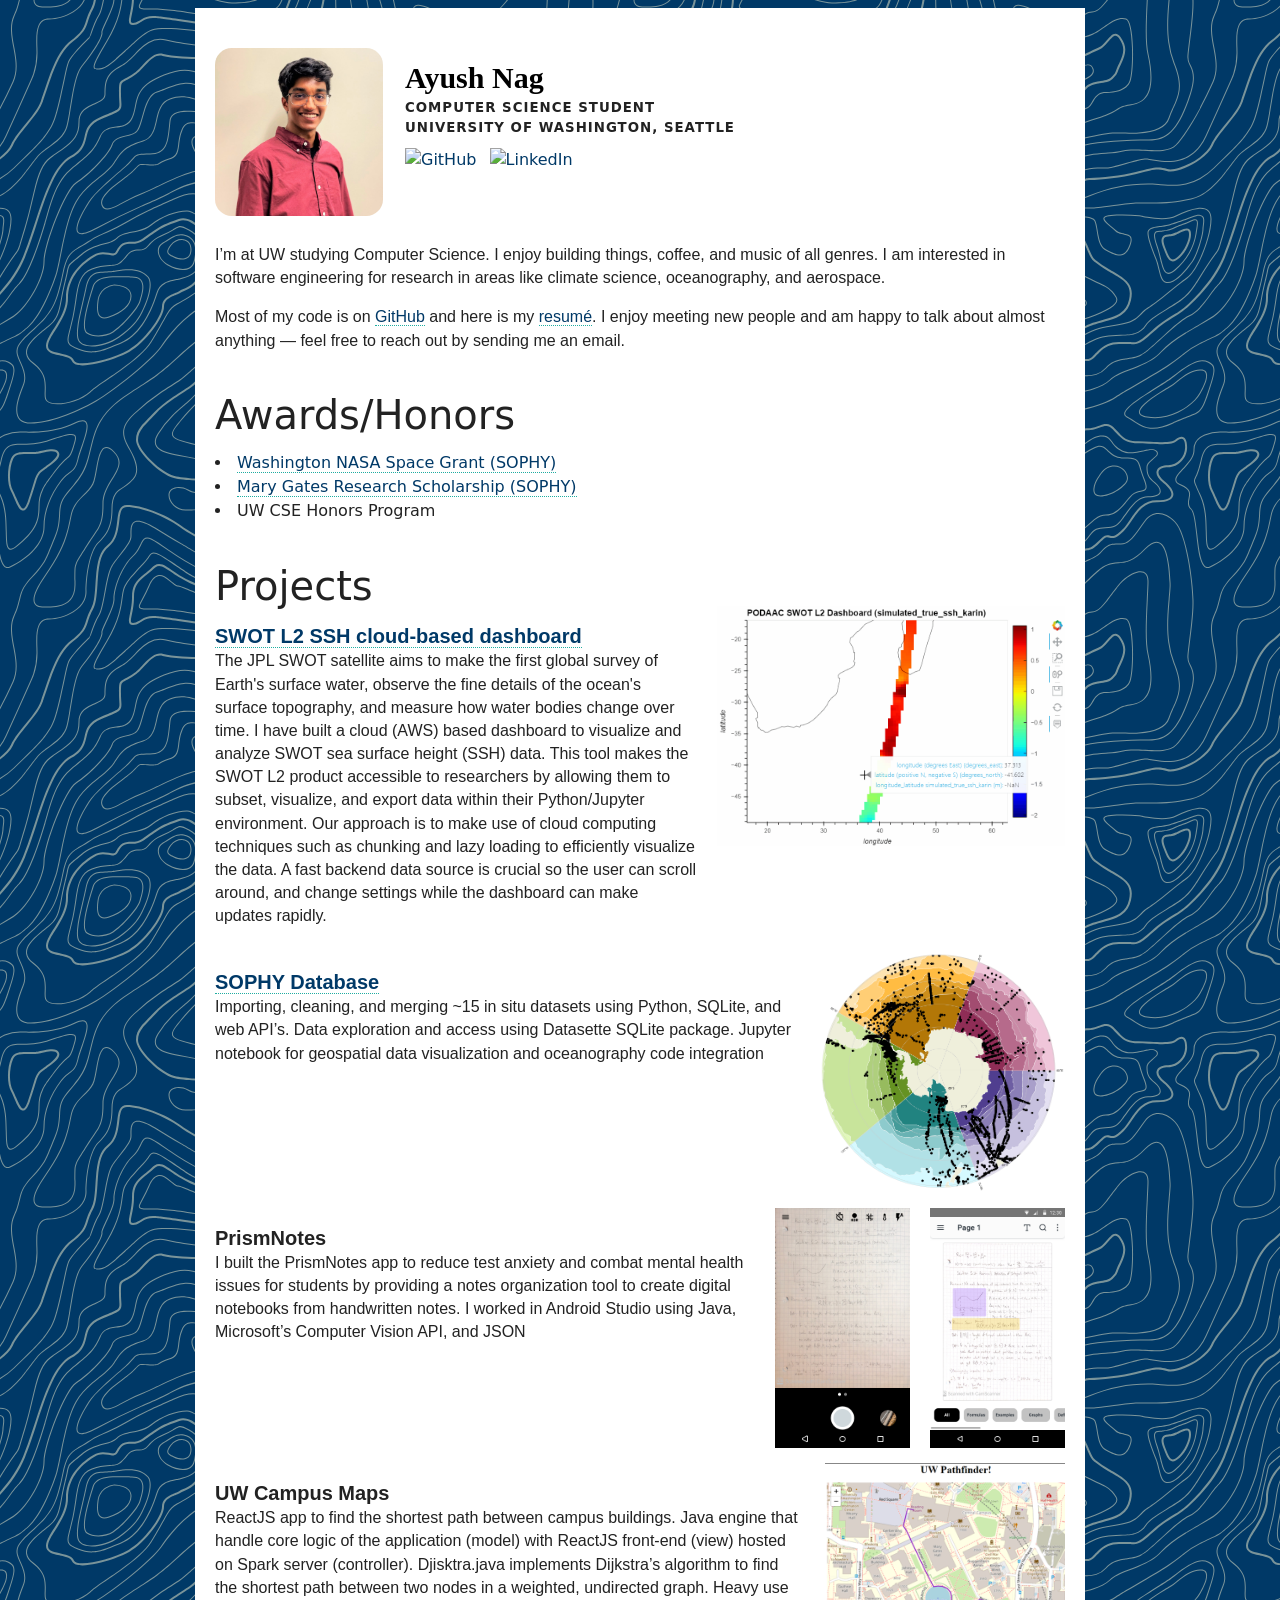
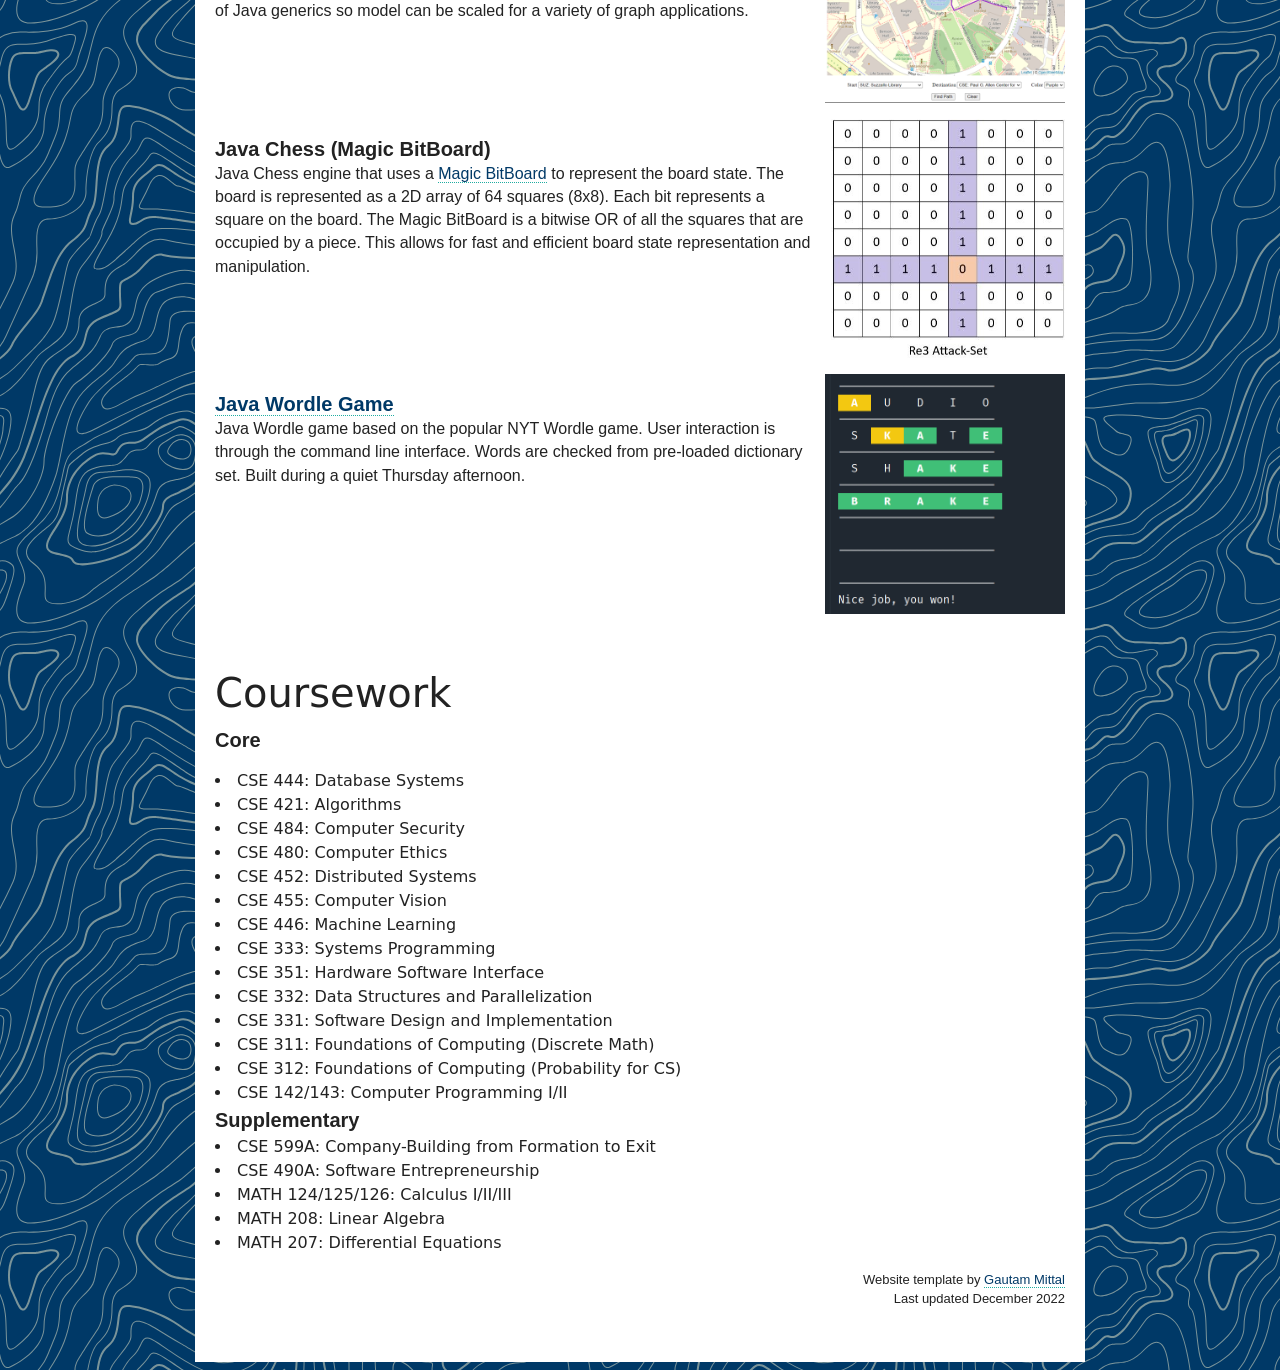
==== commit 4032ddf0: "fall 2023 updates" ====
--- a/index.html
+++ b/index.html
@@ -18,9 +18,6 @@
       <h1>Ayush Nag</h1>
       <h3> Computer Science Student <br> University of Washington, Seattle </h3>
       <div class="social">
-        <a href="TBD" rel="noreferrer">
-          <img src="/img/social/mail.svg" id="in" alt="Email" />
-        </a>
         <a href="//github.com/ayushnag" rel="noreferrer">
           <img src="/img/social/github.svg" id="gh" alt="GitHub" />
         </a>
@@ -42,7 +39,7 @@
 
   <p>
     I’m at UW studying Computer Science. I enjoy building things, coffee, and music of all
-    genres. I am interested in the applications of computer science for natural sciences such as climate science, oceanography, and aerospace.   
+    genres. I am interested in software engineering for research in areas like climate science, oceanography, and aerospace.   
   </p>
 
   <p>
@@ -58,8 +55,8 @@
   <h2>Awards/Honors</h2>
   <p>
     <li> <a href="https://www.waspacegrant.org/"> Washington NASA Space Grant (SOPHY)</a>  </li>
-    <li> <a href="https://expd.uw.edu/mge/"> Mary Gates Research Award (SOPHY)</a></li>
-    <li>CSE Honors Program</li>
+    <li> <a href="https://expd.uw.edu/mge/"> Mary Gates Research Scholarship (SOPHY)</a></li>
+    <li>UW CSE Honors Program</li>
   </p>
 
   <h2>Projects</h2>
@@ -71,7 +68,18 @@
     </div> -->
 
     <div class="project-container">
-      
+      <p> 
+        <span class="pub"> <a href="https://github.com/podaac/the-coding-club/blob/main/notebooks/SWOT_SSH_dashboard.ipynb">SWOT L2 SSH cloud-based dashboard</a>
+          <i class="devicon-python-plain colored"></i>
+          <i class="devicon-jupyter-plain-wordmark colored"></i>
+        </span> 
+        <br/>
+        The JPL SWOT satellite aims to make the first global survey of Earth's surface water, observe the fine details of the ocean's surface topography, and measure how water bodies change over time. I have built a cloud (AWS) based dashboard to visualize and analyze SWOT sea surface height (SSH) data. This tool makes the SWOT L2 product accessible to researchers by allowing them to subset, visualize, and export data within their Python/Jupyter environment. Our approach is to make use of cloud computing techniques such as chunking and lazy loading to efficiently visualize the data. A fast backend data source is crucial so the user can scroll around, and change settings while the dashboard can make updates rapidly.
+        </p>
+      <div class="project-img"> <img src="img/dashboard.gif" /> </div>
+    </div>
+
+    <div class="project-container">
       <p> 
         <span class="pub"> <a href="https://github.com/ayushnag/sophy">SOPHY Database</a>
           <i class="devicon-python-plain colored"></i>
@@ -173,6 +181,10 @@
   <h2>Coursework</h2>
   <p>
     <span class="pub">Core</span><br />
+    <li>CSE 444: Database Systems</li>
+    <li>CSE 421: Algorithms</li>
+    <li>CSE 484: Computer Security</li>
+    <li>CSE 480: Computer Ethics</li>
     <li>CSE 452: Distributed Systems</li>
     <li>CSE 455: Computer Vision</li>
     <li>CSE 446: Machine Learning</li>
--- a/css/style.css
+++ b/css/style.css
@@ -34,29 +34,8 @@
 
 html {
   min-height: 100%;
-  /* background-color: antiquewhite; */
-
-  /* background: linear-gradient(114.95deg, rgba(235, 0, 255, 0.5) 0%, rgba(0, 71, 255, 0) 34.35%), linear-gradient(180deg, #004B5B 0%, #FFA7A7 100%), linear-gradient(244.35deg, #FFB26A 0%, #3676B1 50.58%, #00A3FF 100%), linear-gradient(244.35deg, #FFFFFF 0%, #004A74 49.48%, #FF0000 100%), radial-gradient(100% 233.99% at 0% 100%, #B70000 0%, #AD00FF 100%), linear-gradient(307.27deg, #219D87 0.37%, #2650BA 50.19%, #2800C6 100%), radial-gradient(100% 140% at 100% 0%, #FF00C7 0%, #006C7A 49.48%, #760000 100%);
-  background-blend-mode: hard-light, overlay, overlay, overlay, difference, difference, normal; */
-
-  /* background: linear-gradient(115deg, #000000 0%, #00C508 55%, #000000 100%), linear-gradient(0deg, #0057FF 0%, #020077 100%), conic-gradient(from 110deg at -5% 35%, #000000 0deg, #FAFF00 360deg), conic-gradient(from 220deg at 30% 30%, #FF0000 0deg, #0000FF 220deg, #240060 360deg), conic-gradient(from 235deg at 60% 35%, #0089D7 0deg, #0000FF 180deg, #240060 360deg); */
-  /* background-blend-mode: soft-light, soft-light, overlay, screen, normal; */
-
-  /* background: linear-gradient(235deg, #FFFFFF 0%, #000F25 100%), linear-gradient(180deg, #0e4b01 0%, #000000 100%), linear-gradient(235deg, #efdfc6 0%, #efdfc6 40%, #00043C calc(40% + 1px), #00043C 60%, #005D6C calc(60% + 1px), #005D6C 70%, #00C9B1 calc(70% + 1px), #00C9B1 100%), linear-gradient(125deg, #ffffff 0%, #ffffff 40%, #00043C calc(40% + 1px), #00043C 60%, #005D6C calc(60% + 1px), #005D6C 70%, #00C9B1 calc(70% + 1px), #00C9B1 100%); */
-  /* background-blend-mode: soft-light, screen, darken, normal; */
-
-  background-color: #145c53;
-  background-image: url("data:image/svg+xml,%3Csvg xmlns='http://www.w3.org/2000/svg' width='600' height='600' viewBox='0 0 600 600'%3E%3Cpath fill='%23f3ebcb' fill-opacity='0.34' d='M600 325.1v-1.17c-6.5 3.83-13.06 7.64-14.68 8.64-10.6 6.56-18.57 12.56-24.68 19.09-5.58 5.95-12.44 10.06-22.42 14.15-1.45.6-2.96 1.2-4.83 1.9l-4.75 1.82c-9.78 3.75-14.8 6.27-18.98 10.1-4.23 3.88-9.65 6.6-16.77 8.84-1.95.6-3.99 1.17-6.47 1.8l-6.14 1.53c-5.29 1.35-8.3 2.37-10.54 3.78-3.08 1.92-6.63 3.26-12.74 5.03a384.1 384.1 0 0 1-4.82 1.36c-2.04.58-3.6 1.04-5.17 1.52a110.03 110.03 0 0 0-11.2 4.05c-2.7 1.15-5.5 3.93-8.78 8.4a157.68 157.68 0 0 0-6.15 9.2c-5.75 9.07-7.58 11.74-10.24 14.51a50.97 50.97 0 0 1-4.6 4.22c-2.33 1.9-10.39 7.54-11.81 8.74a14.68 14.68 0 0 0-3.67 4.15c-1.24 2.3-1.9 4.57-2.78 8.87-2.17 10.61-3.52 14.81-8.2 22.1-4.07 6.33-6.8 9.88-9.83 12.99-.47.48-.95.96-1.5 1.48l-3.75 3.56c-1.67 1.6-3.18 3.12-4.86 4.9a42.44 42.44 0 0 0-9.89 16.94c-2.5 8.13-2.72 15.47-1.76 27.22.47 5.82.51 6.36.51 8.18 0 10.51.12 17.53.63 25.78.24 4.05.56 7.8.97 11.22h.9c-1.13-9.58-1.5-21.83-1.5-37 0-1.86-.04-2.4-.52-8.26-.94-11.63-.72-18.87 1.73-26.85a41.44 41.44 0 0 1 9.65-16.55c1.67-1.76 3.18-3.27 4.83-4.85.63-.6 3.13-2.96 3.75-3.57a71.6 71.6 0 0 0 1.52-1.5c3.09-3.16 5.86-6.76 9.96-13.15 4.77-7.42 6.15-11.71 8.34-22.44.86-4.21 1.5-6.4 2.68-8.6.68-1.25 1.79-2.48 3.43-3.86 1.38-1.15 9.43-6.8 11.8-8.72 1.71-1.4 3.26-2.81 4.7-4.3 2.72-2.85 4.56-5.54 10.36-14.67a156.9 156.9 0 0 1 6.1-9.15c3.2-4.33 5.9-7.01 8.37-8.07 3.5-1.5 7.06-2.77 11.1-4.02a233.84 233.84 0 0 1 7.6-2.2l2.38-.67c6.19-1.79 9.81-3.16 12.98-5.15 2.14-1.33 5.08-2.33 10.27-3.65l6.14-1.53c2.5-.63 4.55-1.2 6.52-1.82 7.24-2.27 12.79-5.06 17.15-9.05 4.05-3.72 9-6.2 18.66-9.9l4.75-1.82c1.87-.72 3.39-1.31 4.85-1.91 10.1-4.15 17.07-8.32 22.76-14.4 6.05-6.45 13.95-12.4 24.49-18.92 1.56-.96 7.82-4.6 14.15-8.33v-64.58c-4 8.15-8.52 14.85-12.7 17.9-2.51 1.82-5.38 4.02-9.04 6.92a1063.87 1063.87 0 0 0-6.23 4.98l-1.27 1.02a2309.25 2309.25 0 0 1-4.87 3.9c-7.55 6-12.9 10.05-17.61 13.19-3.1 2.06-3.86 2.78-8.06 7.13-5.84 6.07-11.72 8.62-29.15 10.95-11.3 1.5-20.04 4.91-30.75 11.07-1.65.94-7.27 4.27-6.97 4.1-2.7 1.58-4.69 2.69-6.64 3.66-5.63 2.8-10.47 4.17-15.71 4.17-17.13 0-41.44 11.51-51.63 22.83-12.05 13.4-31.42 27.7-45.25 31.16-7.4 1.85-11.85 7.05-14.04 14.69-1.26 4.4-1.58 8.28-1.58 13.82 0 .82.01.98.24 3.63.45 5.18.35 8.72-.77 13.26-1.53 6.2-4.89 12.6-10.59 19.43-13.87 16.65-22.88 46.58-22.88 71.68 0 2.39.02 4.26.06 8.75.12 10.8.1 15.8-.22 21.95-.56 11.18-2.09 20.73-5 29.3h-1.05c2.94-8.56 4.49-18.12 5.05-29.35.31-6.13.34-11.1.22-21.9-.04-4.48-.06-6.36-.06-8.75 0-25.32 9.07-55.47 23.12-72.32 5.6-6.72 8.88-12.99 10.38-19.03 1.09-4.4 1.18-7.85.74-12.93-.23-2.7-.24-2.86-.24-3.72 0-5.62.32-9.57 1.62-14.1 2.28-7.95 6.97-13.44 14.76-15.39 13.6-3.4 32.82-17.59 44.75-30.84C409 360.14 433.58 348.5 451 348.5c5.07 0 9.77-1.33 15.26-4.07 1.93-.96 3.9-2.05 6.58-3.62-.3.18 5.33-3.16 6.98-4.11 10.82-6.21 19.66-9.67 31.11-11.2 17.23-2.3 22.9-4.75 28.57-10.64 4.25-4.41 5.04-5.16 8.22-7.28 4.68-3.11 10.01-7.14 17.55-13.14a1113.33 1113.33 0 0 0 4.86-3.89l1.28-1.02a4668.54 4668.54 0 0 1 6.23-4.98c3.67-2.9 6.55-5.12 9.07-6.95 4.37-3.19 9.16-10.56 13.29-19.4v66.9zm0-116.23c-.62.01-1.27.06-1.95.13-6.13.63-13.83 3.45-21.83 7.45-3.64 1.82-8.46 2.67-14.17 2.71-4.7.04-9.72-.47-14.73-1.33-1.7-.3-3.26-.61-4.67-.93a31.55 31.55 0 0 0-3.55-.57 273.4 273.4 0 0 0-16.66-.88c-10.42-.16-17.2.74-17.97 2.73-.38.97.6 2.55 3.03 4.87 1.01.97 2.22 2.03 4.04 3.55a1746.07 1746.07 0 0 0 4.79 4.02c1.39 1.2 3.1 1.92 5.5 2.5.7.16.86.2 2.64.54 3.53.7 5.03 1.25 6.15 2.63 1.41 1.76 1.4 4.54-.15 8.88-2.44 6.83-5.72 10.05-10.19 10.33-3.63.23-7.6-1.29-14.52-5.06-4.53-2.47-6.82-7.3-8.32-15.26-.17-.87-.32-1.78-.5-2.86l-.43-2.76c-1.05-6.58-1.9-9.2-3.73-10.11-.81-.4-1.59-.74-2.36-1-2.27-.77-4.6-1.02-8.1-.92-2.29.07-14.7 1-13.77.93-20.55 1.37-28.8 5.05-37.09 14.99a133.07 133.07 0 0 0-4.25 5.44l-2.3 3.09-2.51 3.32c-4.1 5.36-7.06 8.48-10.39 11.12-.65.52-1.33 1.04-2.13 1.62l-4.11 2.94a106.8 106.8 0 0 0-5.16 3.99c-4.55 3.74-9.74 8.6-16.25 15.38-8.25 8.58-11.78 13.54-11.7 15.95.07 1.65 1.64 2.11 6.79 2.38 1.61.09 2.15.12 2.98.2 2.95.24 5.09.73 6.81 1.68 7.48 4.15 11.63 7.26 13.95 11.58 3.3 6.15.8 12.88-8.89 20.26-8.28 6.3-11.1 10.37-11.31 14.96-.06 1.17 0 1.93.26 4.43.69 6.47.25 10.65-2.8 17.42a44.23 44.23 0 0 1-4.16 7.53c-2.82 3.97-5.47 5.74-10.6 7.69-.43.16-3.34 1.23-4.27 1.59-1.8.68-3.38 1.36-5.01 2.14-4.18 2-8.4 4.6-13.1 8.24-8.44 6.51-13.23 14.56-15.98 25.06-1.1 4.2-1.55 6.81-2.8 15.21-1.26 8.6-2.17 12.64-4.08 16.55-2.1 4.28-11.93 26.59-12.97 28.88a382.7 382.7 0 0 1-6.37 13.41c-4.07 8.11-7.61 14.07-10.73 17.81-5.38 6.46-8.98 14.37-13.77 28.42a810.14 810.14 0 0 0-1.89 5.6c-1.8 5.35-2.96 8.6-4.26 11.85-6.13 15.32-25.43 26.31-46.46 26.31-11.2 0-20.58-2.74-31.02-8.55-5.6-3.13-4.55-2.42-22.26-14.54-14.33-9.8-17.7-10.73-20.47-6.9-.37.5-1.81 2.74-1.83 2.77a52.24 52.24 0 0 1-4.94 5.9c-.73.79-5.52 5.87-6.97 7.45-2.38 2.6-4.3 4.81-5.98 6.93a45.6 45.6 0 0 0-5.08 7.66c-1.29 2.57-1.9 5.25-2.66 10.6a997.6 997.6 0 0 1-.46 3.18h-1l.47-3.32c.77-5.45 1.4-8.2 2.75-10.9a46.54 46.54 0 0 1 5.2-7.84c1.7-2.14 3.63-4.38 6.03-6.98 1.45-1.59 6.24-6.68 6.96-7.46a51.58 51.58 0 0 0 4.84-5.78s1.47-2.26 1.86-2.8c3.25-4.5 7.08-3.44 21.84 6.67 17.67 12.08 16.62 11.38 22.19 14.48 10.3 5.73 19.5 8.43 30.53 8.43 20.65 0 39.57-10.77 45.54-25.69a219.7 219.7 0 0 0 4.24-11.8 6752.32 6752.32 0 0 0 1.88-5.6c4.83-14.16 8.47-22.14 13.96-28.73 3.05-3.66 6.56-9.57 10.6-17.61 1.97-3.93 4.04-8.31 6.35-13.38 1.03-2.28 10.88-24.61 12.98-28.91 1.85-3.79 2.75-7.76 4-16.25 1.24-8.44 1.7-11.07 2.81-15.32 2.8-10.7 7.71-18.94 16.33-25.6a73.18 73.18 0 0 1 13.29-8.35c1.66-.8 3.27-1.48 5.08-2.18.94-.36 3.86-1.43 4.28-1.59 4.95-1.88 7.44-3.55 10.14-7.33 1.35-1.9 2.68-4.3 4.06-7.37 2.97-6.58 3.39-10.59 2.72-16.9a27.13 27.13 0 0 1-.27-4.58c.22-4.94 3.21-9.24 11.7-15.7 9.33-7.11 11.66-13.34 8.62-19-2.2-4.09-6.25-7.12-13.55-11.17-1.57-.88-3.6-1.33-6.42-1.57-.8-.07-1.34-.1-2.95-.19-5.77-.3-7.63-.85-7.72-3.34-.1-2.81 3.5-7.87 11.97-16.69 6.53-6.8 11.75-11.69 16.33-15.45 1.79-1.47 3.42-2.72 5.2-4.03l4.12-2.94c.79-.58 1.46-1.08 2.1-1.59 3.26-2.6 6.16-5.65 10.21-10.94a383.2 383.2 0 0 0 2.5-3.32l2.31-3.09c1.8-2.39 3.04-4 4.29-5.48 8.47-10.17 16.98-13.96 37.27-15.3-.44.02 12-.9 14.32-.98 3.62-.1 6.05.16 8.46.98.8.27 1.62.62 2.47 1.04 2.27 1.14 3.17 3.87 4.27 10.85l.44 2.76c.17 1.07.33 1.97.5 2.83 1.44 7.69 3.62 12.29 7.8 14.57 6.76 3.68 10.6 5.15 13.99 4.94 4-.25 6.99-3.17 9.3-9.67 1.45-4.04 1.46-6.49.32-7.92-.9-1.12-2.28-1.62-5.57-2.27a55.8 55.8 0 0 1-2.67-.55c-2.54-.6-4.39-1.4-5.93-2.71a252.63 252.63 0 0 0-4.78-4.01 84.35 84.35 0 0 1-4.08-3.6c-2.73-2.6-3.86-4.43-3.28-5.95 1.02-2.64 7.82-3.54 18.93-3.37a230.56 230.56 0 0 1 16.73.88c2.76.39 3.2.49 3.68.6 1.4.3 2.95.62 4.62.91a82.9 82.9 0 0 0 14.56 1.32c5.56-.04 10.24-.86 13.73-2.6 8.1-4.05 15.89-6.9 22.17-7.56.7-.07 1.4-.11 2.05-.13v1zm0-100.94v1.5c-8.62 16.05-17.27 29.55-23.65 35.92-3.19 3.2-7.62 4.9-13.54 5.56-4.45.48-8.28.4-19.18-.2-9.91-.55-15.32-.44-20.52.78a84.05 84.05 0 0 1-15 2.11l-2.25.14c-12.49.75-19.37 1.78-32.72 5.74-4.5 1.33-9.27 2.49-14.3 3.48a246.27 246.27 0 0 1-32.6 3.97c-7.56.45-13.21.57-20.24.57-5.4 0-11.9 1.61-18 5.18-8.3 4.87-15.06 12.87-19.53 24.5a68.57 68.57 0 0 1-4.56 9.8c-3.6 6.2-6.92 8.99-13.38 12.18l-4.03 1.96a64.48 64.48 0 0 0-15.16 10.25c-8.2 7.33-13.72 16.63-22.54 35.6l-2.08 4.49c-7.3 15.7-11.5 23.3-17.35 29.87-7.7 8.66-20.25 14.42-40.31 20.08-4.37 1.23-19.04 5.08-19.24 5.13-6.92 1.87-11.68 3.34-15.63 4.92-10.55 4.22-18.71 10.52-36.38 26.52l-1.7 1.54c-8.58 7.76-13.41 11.9-18.81 15.88-3.95 2.9-8 5.67-12.97 8.91-2.06 1.34-10.3 6.6-12.33 7.94-11.52 7.5-18.53 13.04-24.62 20.08a62.01 62.01 0 0 0-6.44 8.85c-4.13 6.91-6.27 13.15-9.2 25.11l-1.54 6.26c-.6 2.45-1.15 4.54-1.72 6.58-2.97 10.7-6.9 17.36-14.78 26.91L69.6 491a148.51 148.51 0 0 0-4.19 5.3 23.9 23.9 0 0 0-3.44 6.28c-1.16 3.23-1.52 5.9-1.87 11.94-.58 10.05-1.42 15.04-4.63 22.67-1.57 3.72-5.66 14.02-6.41 15.8a73.46 73.46 0 0 1-3.57 7.4c-2.88 5.14-6.71 10.12-13.12 16.95-5.96 6.36-8.87 10.9-10.61 16a56.88 56.88 0 0 0-1.38 4.82l-.46 1.84h-1.03l.52-2.08c.52-2.09.92-3.49 1.4-4.9 1.8-5.25 4.78-9.9 10.84-16.36 6.35-6.78 10.13-11.7 12.97-16.77a72.5 72.5 0 0 0 3.52-7.29c.75-1.76 4.84-12.06 6.4-15.8 3.17-7.5 3.99-12.4 4.56-22.33.35-6.14.72-8.88 1.93-12.23a24.9 24.9 0 0 1 3.58-6.54c1.27-1.7 2.6-3.37 4.22-5.34l4.11-4.95c7.8-9.46 11.66-16 14.59-26.54.56-2.04 1.1-4.12 1.71-6.56l1.53-6.26c2.96-12.04 5.13-18.36 9.32-25.39 1.84-3.08 4-6.05 6.54-8.99 6.17-7.12 13.24-12.7 24.83-20.26 2.05-1.33 10.28-6.6 12.33-7.94 4.96-3.22 9-5.98 12.92-8.87 5.37-3.95 10.19-8.08 18.74-15.82l1.7-1.54c17.76-16.09 25.98-22.43 36.67-26.7 4-1.6 8.8-3.09 15.75-4.96.21-.06 14.87-3.9 19.22-5.13 19.9-5.61 32.32-11.31 39.85-19.78 5.76-6.48 9.93-14.02 17.18-29.64l2.09-4.5c8.87-19.07 14.44-28.46 22.77-35.9a65.48 65.48 0 0 1 15.38-10.4l4.04-1.97c6.3-3.1 9.47-5.77 12.96-11.77a67.6 67.6 0 0 0 4.48-9.67c4.56-11.84 11.47-20.02 19.97-25 6.25-3.66 12.93-5.32 18.5-5.32 7.01 0 12.65-.12 20.17-.57a245.3 245.3 0 0 0 32.47-3.96c5-.98 9.75-2.13 14.22-3.45 13.43-3.98 20.38-5.02 32.94-5.78l2.24-.14c5.76-.37 9.8-.9 14.85-2.09 5.31-1.25 10.79-1.35 22.6-.7 9.04.5 12.84.58 17.21.1 5.71-.62 9.94-2.26 12.95-5.26 6.44-6.45 15.3-20.37 24.35-36.72zm0 450.21c-1.28-4.6-2.2-10.55-3.33-20.25l-.24-2.04-.23-2.03c-1.82-15.7-3.07-21.98-5.55-24.47-2.46-2.46-3.04-5.03-2.52-8.64.1-.6.18-1.1.39-2.15.69-3.54.77-5.04.08-6.84-.91-2.38-3.31-4.41-7.79-6.26-5.08-2.09-6.52-4.84-4.89-8.44.66-1.45 1.79-3.02 3.52-5.01 1.04-1.2 5.48-5.96 5.08-5.53 6.15-6.7 8.98-11.34 8.98-16.48a15.2 15.2 0 0 1 6.5-12.89v1.26a14.17 14.17 0 0 0-5.5 11.63c0 5.47-2.93 10.29-9.24 17.16.38-.42-4.04 4.33-5.07 5.5-1.67 1.93-2.75 3.43-3.36 4.77-1.37 3.04-.23 5.22 4.36 7.1 4.71 1.95 7.32 4.16 8.34 6.83.78 2.04.7 3.67-.03 7.4-.2 1.03-.3 1.51-.38 2.09-.48 3.33.03 5.59 2.23 7.8 2.74 2.74 3.98 8.96 5.84 25.06l.24 2.03.23 2.04c.82 7.01 1.53 12.06 2.34 16.03v4.33zm0-62.16c-1.4-3.13-4.43-9.9-4.95-11.17-1.02-2.53-1.25-3.8-.91-5.18.2-.84 2.05-4.68 2.32-5.33a70.79 70.79 0 0 0 3.54-11.2v3.99a62.82 62.82 0 0 1-2.62 7.6c-.31.75-2.09 4.46-2.27 5.18-.28 1.12-.08 2.22.87 4.57.41 1.02 2.5 5.7 4.02 9.09v2.45zm0-85.09c-1.65 1.66-3.66 2.9-6.4 4.13-.25.1-13.97 5.47-20.4 8.43-9.35 4.32-16.7 5.9-23.03 5.25-5.08-.53-9.02-2.25-14.77-5.92l-3.2-2.07a77.4 77.4 0 0 0-5.44-3.27c-4.05-2.18-3.25-5.8 1.47-10.47 3.71-3.68 9.6-7.93 18.73-13.8l4.46-2.82c17.95-11.33 18.22-11.5 22.27-14.74 11.25-9 19.69-14.02 26.31-15.1v1.02c-6.37 1.1-14.62 6-25.69 14.86-4.1 3.28-4.34 3.44-22.36 14.8a652.4 652.4 0 0 0-4.45 2.83c-9.07 5.83-14.92 10.05-18.57 13.66-4.31 4.28-4.95 7.13-1.7 8.88 1.7.91 3.29 1.88 5.5 3.3l3.2 2.08c5.64 3.59 9.45 5.25 14.34 5.76 6.13.64 13.32-.9 22.52-5.15 6.46-2.98 20.18-8.35 20.4-8.44 3.04-1.37 5.1-2.71 6.81-4.69v1.47zm0-41.37v1c-6.56.26-12.11 3.13-19.71 9.08l-4.63 3.68a51.87 51.87 0 0 1-4.4 3.14c-.82.52-5.51 3.33-6.22 3.76-3.31 2-6.15 3.8-8.87 5.6a112.61 112.61 0 0 0-8.16 5.92c-4.61 3.72-7.4 6.9-7.97 9.35-.63 2.67 1.48 4.53 7.05 5.46 10.7 1.78 20.92-.05 30.45-4.65a61.96 61.96 0 0 0 17.1-12.2 41.8 41.8 0 0 0 5.36-7.42v1.92a38.94 38.94 0 0 1-4.64 6.19 62.95 62.95 0 0 1-17.39 12.41c-9.7 4.68-20.13 6.55-31.05 4.73-6.06-1-8.65-3.29-7.85-6.67.64-2.74 3.53-6.05 8.31-9.9 2.35-1.9 5.1-3.88 8.24-5.97 2.73-1.82 5.58-3.61 8.9-5.62.72-.44 5.4-3.24 6.22-3.75 1.26-.8 2.6-1.76 4.3-3.09.8-.62 3.9-3.1 4.63-3.67 7.77-6.1 13.49-9.04 20.33-9.3zm0-154.6v1c-1.75-.24-4.3.23-7.82 1.55-10.01 3.75-13.8 5.07-19.15 6.76-1.78.56-2.63.83-3.87 1.24-1.48.5-3.16.76-6.74 1.16a1550.34 1550.34 0 0 0-2.64.3c-7.8.94-11.28 2.47-11.28 6.07 0 4.45 2.89 13.18 7.96 25.81a57.34 57.34 0 0 1 2.33 7.6 258.32 258.32 0 0 1 .84 3.46c1.86 7.62 3.17 10.71 5.56 11.67 2.21.88 4.7.6 7.47-.72 3.48-1.69 7.22-4.94 11.2-9.47 1.52-1.7 2.97-3.49 4.59-5.57l3.16-4.1c2.59-3.23 6.07-12.21 8.39-20.23v3.45c-2.29 7.2-5.27 14.5-7.61 17.41-.44.55-2.67 3.46-3.15 4.09-1.63 2.1-3.1 3.9-4.62 5.62-4.08 4.61-7.9 7.94-11.53 9.7-2.99 1.44-5.77 1.75-8.28.74-2.84-1.13-4.2-4.34-6.15-12.35a2097.48 2097.48 0 0 1-.84-3.46c-.8-3.2-1.47-5.45-2.28-7.46-5.14-12.8-8.04-21.55-8.04-26.19 0-4.37 3.84-6.06 12.16-7.07a160.9 160.9 0 0 1 2.65-.3c3.5-.39 5.15-.64 6.53-1.1 1.26-.42 2.1-.7 3.88-1.26 5.34-1.68 9.11-3 19.1-6.74 3.53-1.32 6.22-1.84 8.18-1.61zM0 292c10.13-11.31 18.13-23.2 23.07-35.39 3.3-8.14 6.09-16.12 10.81-30.55l1.59-4.84c6.53-19.94 10.11-29.82 14.77-39.56 6.07-12.72 12.55-21.18 20.27-25.54 6.66-3.76 10.2-7.86 12.22-13.15a46.6 46.6 0 0 0 1.86-6.58c1.23-5.2 2.05-7.59 3.93-10.36 2.45-3.62 6.27-6.53 12.1-8.96 15.78-6.58 16.73-7.04 18.05-9.01.65-.98.83-2.15.74-4.51-.03-.73-.23-3.82-.24-4A93.8 93.8 0 0 1 119 94c0-10.04.18-11.37 2.37-13.15.52-.42 1.13-.8 2.07-1.3.27-.14 2.18-1.12 2.84-1.48a68.4 68.4 0 0 0 9.12-5.87c2.06-1.54 2.64-2.14 8.01-7.93 3.78-4.09 6.21-6.36 8.96-8.12 3.64-2.33 7.2-3.12 10.9-2.11 4.4 1.2 10.81 2 18.78 2.46 6.9.4 12.9.5 21.95.5 4.87 0 8.97.47 15.4 1.57 7.77 1.33 9.3 1.54 12.38 1.54 4.05 0 7.43-.88 10.68-2.95 5.06-3.22 8.11-4.67 11.2-5.2 3.62-.64 4.77-.46 16.55 2.06 17.26 3.7 30.85 1.36 41.06-9.7 5.1-5.53 5.48-8.9 3.48-14.8-.83-2.42-1.03-3.1-1.17-4.3-.29-2.52.5-4.71 2.71-6.93 2.65-2.65 4.72-9.17 6.22-18.29h2.03c-1.56 9.71-3.77 16.65-6.83 19.7-1.79 1.8-2.36 3.39-2.14 5.28.11 1 .3 1.63 1.07 3.9 2.22 6.53 1.76 10.66-3.9 16.8-10.77 11.66-25.07 14.13-42.95 10.3-11.42-2.45-12.55-2.62-15.78-2.06-2.77.48-5.62 1.84-10.47 4.92a20.93 20.93 0 0 1-11.76 3.27c-3.25 0-4.81-.22-12.73-1.57C212.74 59.46 208.73 59 204 59c-9.1 0-15.11-.1-22.07-.5-8.09-.47-14.62-1.29-19.2-2.54-5.62-1.53-10.17 1.38-17.85 9.66-5.5 5.94-6.08 6.53-8.28 8.18a70.38 70.38 0 0 1-9.38 6.03c-.68.37-2.58 1.35-2.84 1.49-.84.44-1.35.76-1.75 1.08C121.16 83.6 121 84.8 121 94c0 1.85.06 3.54.17 5.44 0 .17.2 3.28.24 4.03.1 2.75-.13 4.29-1.08 5.71-1.67 2.5-2.27 2.8-18.95 9.74-5.48 2.29-8.99 4.96-11.2 8.24-1.71 2.51-2.47 4.73-3.64 9.7-.83 3.5-1.21 4.92-1.94 6.83-2.18 5.73-6.05 10.19-13.1 14.18-7.3 4.12-13.55 12.28-19.46 24.66-4.6 9.64-8.17 19.46-14.67 39.32l-1.58 4.84c-4.75 14.47-7.54 22.48-10.86 30.69-5.28 13.01-13.95 25.65-24.93 37.6v-2.97zm0 78v-.5l1-.01c6.32 0 7.47 5.2 4.6 13.36a60.36 60.36 0 0 1-5.6 11.3v-1.92a57.76 57.76 0 0 0 4.65-9.72c2.69-7.6 1.71-12.02-3.65-12.02-.34 0-.67 0-1 .02v-46.59a340.96 340.96 0 0 0 13.71-8.34c13.66-9.46 29.79-37.6 29.79-53.59 0-18.1 21.57-72.64 32.23-79.42 12.71-8.09 32.24-27.96 35.8-37.75 1.93-5.3 5.5-7.27 14.42-9.37 6.15-1.44 8.64-2.42 10.67-4.79 1.5-1.74 2.72-4.79 4.33-10.3.23-.78 1.9-6.68 2.43-8.46 3.62-12.08 7.3-18.49 13.47-20.39 2.5-.76 3.03-.98 9.74-3.7 7.49-3.03 11.97-4.43 17.12-4.92 6.75-.65 13.13.75 19.55 4.67 5.43 3.32 12.19 4.72 20.17 4.56 6.03-.12 12.2-1.07 19.83-2.8 1.82-.4 7.38-1.74 8.26-1.94 2.69-.6 4.34-.89 5.48-.89 4.97 0 8.93-.05 14.2-.27 7.9-.32 15.56-.92 22.75-1.88 8.5-1.14 15.9-2.73 21.88-4.82 18.9-6.62 32.64-18.3 33.67-27.59.29-2.56.4-2.96 2.79-11.11 2.33-7.95 3.21-12.93 2.72-18.23-.2-2.24-.69-4.38-1.48-6.42-1.5-3.92-2.63-9.4-3.43-16.18h.9c.77 6.47 1.89 11.72 3.47 15.82a24.93 24.93 0 0 1 1.54 6.69c.5 5.46-.4 10.54-2.77 18.6-2.36 8.06-2.47 8.47-2.74 10.95-1.09 9.75-15.1 21.68-34.33 28.41-6.06 2.12-13.52 3.72-22.09 4.87-7.22.96-14.92 1.57-22.83 1.89-5.3.21-9.27.27-14.25.27-1.04 0-2.64.27-5.26.87-.87.2-6.43 1.53-8.26 1.94-7.68 1.73-13.92 2.7-20.03 2.82-8.15.17-15.1-1.27-20.71-4.7-6.23-3.81-12.4-5.16-18.93-4.54-5.04.48-9.44 1.86-16.84 4.86-6.75 2.74-7.29 2.95-9.82 3.73-5.73 1.76-9.28 7.96-12.81 19.72-.53 1.77-2.2 7.66-2.43 8.46-1.66 5.65-2.91 8.78-4.53 10.67-2.22 2.58-4.84 3.62-12.01 5.3-7.8 1.83-11.13 3.66-12.9 8.54-3.65 10.04-23.32 30.06-36.2 38.25C65.94 190 44.5 244.2 44.5 262c0 16.34-16.3 44.78-30.22 54.41-2.14 1.48-8.24 5.12-14.28 8.68v-1.16 46.09zm0-173.7v-1.11c7.42-3.82 14.55-10.23 21.84-18.98 3.8-4.56 14.21-18.78 15.79-20.55 1.8-2.04 4.06-3.96 7.42-6.45 1.08-.8 4.92-3.57 5.49-3.99 9.36-6.85 14-11.96 15.98-19.36.8-2.98 1.54-6.78 2.46-12.3.23-1.44 2-12.46 2.56-15.79 2.87-16.77 5.73-26.79 10.07-32.1C92.46 52.43 101.5 38.13 101.5 33c0-2.54.34-3.35 6.05-15.71.68-1.49 1.25-2.74 1.77-3.93 2.5-5.75 3.9-10.04 4.14-13.36h1c-.23 3.48-1.66 7.87-4.23 13.76-.52 1.2-1.09 2.45-1.78 3.95-5.54 12.01-5.95 12.99-5.95 15.29 0 5.47-9.09 19.84-20.11 33.31-4.2 5.12-7.03 15.06-9.86 31.64-.57 3.33-2.33 14.33-2.57 15.78-.92 5.56-1.67 9.38-2.48 12.4-2.05 7.68-6.82 12.93-16.35 19.91l-5.49 3.98c-3.3 2.45-5.51 4.34-7.27 6.31-1.53 1.73-11.94 15.93-15.76 20.53-7.52 9.02-14.88 15.6-22.61 19.46zm0 361.83v-4.33c.48 2.36 1 4.35 1.6 6.15 2 6.03 4.6 8.26 8.19 6.59C28.76 557.69 43.5 542.4 43.5 527c0-16.2 6.37-31.99 17.1-46.3 1.88-2.5 3.66-4.4 5.53-6 .73-.62 1.45-1.18 2.3-1.8l2-1.43c3.68-2.68 5.32-5.28 7.08-12.59.75-3.07 1.38-5.02 4.2-13.26l.63-1.88c3.24-9.58 4.56-14.97 4.17-18.65-.48-4.43-3.8-5.23-11.3-1.64a81.12 81.12 0 0 1-9.15 3.7c-13.89 4.67-26.96 5.8-42.66 5.42l-1.95-.05-1.45-.02a39.8 39.8 0 0 0-15.05 2.96A21.81 21.81 0 0 0 0 438.37v-1.26a23.55 23.55 0 0 1 4.55-2.57 40.77 40.77 0 0 1 16.92-3.02l1.95.05c15.6.38 28.57-.75 42.32-5.37a80.12 80.12 0 0 0 9.04-3.65c8.04-3.84 12.16-2.85 12.72 2.43.42 3.89-.92 9.34-4.21 19.08l-.64 1.88c-2.8 8.2-3.43 10.15-4.16 13.18-1.82 7.52-3.59 10.34-7.47 13.16l-2 1.43c-.84.6-1.54 1.15-2.25 1.75a35.45 35.45 0 0 0-5.37 5.84c-10.61 14.15-16.9 29.74-16.9 45.7 0 15.88-15 31.45-34.29 40.45-4.3 2.01-7.39-.66-9.56-7.18-.23-.68-.44-1.39-.65-2.13zm0-62.16v-2.45l1.46 3.27c2.1 4.8 3.46 10.33 4.26 16.77.66 5.3.84 9.3 1.04 18.5.2 9.32.5 12.75 1.63 15.05 1.28 2.6 3.67 2.35 8.29-1.5 17.14-14.3 21.82-22.9 21.82-38.62 0-7.17 1.1-12.39 3.7-17.68 2.27-4.67 3.65-6.62 13.4-19.62a69.8 69.8 0 0 1 7.6-8.79 44.76 44.76 0 0 1 3.54-3.06c.38-.3.64-.52.89-.74a10.47 10.47 0 0 0 2.63-3.32 35.78 35.78 0 0 0 2.26-5.94l.37-1.2.36-1.15c.29-.91.48-1.55.66-2.16.45-1.53.74-2.68.91-3.66.38-2.2.12-3.49-.85-4.15-2.35-1.61-9.28-.24-23.8 4.94-9.54 3.4-16.12 4.17-27.85 4.26-7.71.06-10.43.4-13.25 2.12-3.48 2.12-5.84 6.4-7.58 14.26-.5 2.2-.99 4.19-1.49 5.98v-3.98l.51-2.22c1.8-8.1 4.28-12.6 8.04-14.9 3.04-1.85 5.86-2.2 13.77-2.26 11.61-.09 18.1-.84 27.51-4.2 14.93-5.32 21.95-6.71 24.7-4.83 1.38.94 1.71 2.6 1.28 5.15a33.69 33.69 0 0 1-.94 3.78l-.66 2.17-.36 1.15-.37 1.2a36.64 36.64 0 0 1-2.33 6.1c-.8 1.53-1.61 2.52-2.86 3.61l-.92.77-1.02.83c-.9.74-1.65 1.4-2.47 2.18a68.84 68.84 0 0 0-7.48 8.66c-9.7 12.93-11.07 14.87-13.31 19.46-2.52 5.15-3.59 10.22-3.59 17.24 0 16.04-4.82 24.91-22.18 39.38-5.04 4.2-8.18 4.55-9.83 1.18-1.22-2.5-1.52-5.94-1.73-15.47-.2-9.16-.38-13.15-1.03-18.4-.79-6.34-2.12-11.8-4.19-16.49L0 495.98zM379.27 0h1.04l1.5 5.26c3.28 11.56 4.89 19.33 5.26 27.8.49 11.01-1.52 21.26-6.63 31.17-7.8 15.13-20.47 26.5-36.22 34.1-12.38 5.96-26.12 9.17-36.22 9.17-6.84 0-17.24 1.38-37.27 4.62l-2.27.37c-24.5 3.99-31.65 5-37.46 5-3.49 0-4.08-.08-19.54-2.8-3.56-.64-6.32-1.1-9-1.5-20.23-2.96-31-1.2-31.96 7.86-.1.85-.18 1.72-.29 2.81l-.27 2.73c-1.1 10.9-2.02 15.73-4.31 19.96-2.9 5.34-7.77 7.95-15.63 7.95-10.2 0-12.92.6-15.5 3.17.52-.51-5.03 5.85-8.16 8.7-2.75 2.5-14.32 12.55-15.77 13.83a341.27 341.27 0 0 0-6.54 5.92c-6.97 6.49-11.81 11.76-14.6 16.15-5.92 9.3-10.48 18.04-11.69 24.08-1.66 8.3 3.67 9.54 19.02 1.21a626.23 626.23 0 0 1 44.54-21.9c3.5-1.56 14.04-6.2 15.68-6.95 5.05-2.25 8.3-3.8 10.78-5.15l1.95-1.07 2.18-1.18c1.76-.94 3.38-1.76 5-2.55 18.1-8.72 34.48-10.46 50.33-1.2 22.89 13.34 38.28 37.02 38.28 56.44 0 19.12-.73 25.13-5.18 33.2a45.32 45.32 0 0 1-4.94 7.12c-6.47 7.77-11.81 16.2-12.76 21.27-1.2 6.34 4.69 7.03 20.17-.05 13.31-6.08 22.4-14.95 28.5-26.32a80.51 80.51 0 0 0 6.1-15.13c.9-2.98 3.17-11.65 3.41-12.48a29.02 29.02 0 0 1 1.75-4.83c7.47-14.93 21.09-30.5 36.25-37.24 7.61-3.38 13-9.65 19.4-20.79.84-1.48 4.26-7.64 5.14-9.17 3.52-6.1 6.22-9.7 9.37-11.98 10.15-7.4 28.7-11.1 50.29-11.1 7.52 0 16.54-1.24 27.51-3.58a420.1 420.1 0 0 0 14.96-3.52c-1.3.33 15.54-3.98 19.42-4.89 14.15-3.33 41.07-5.01 64.11-5.01 17.36 0 27.82-9.23 38.53-38.67 6.62-18.21 6.62-26.37 2.69-34.35l-1.18-2.37A13.36 13.36 0 0 1 587.5 58c0-4.03 0-4.01 2.5-24.56.46-3.73.8-6.74 1.12-9.64.9-8.45 1.38-15.2 1.38-20.8 0-.94-.02-1.94-.04-3h1c.03 1.06.04 2.06.04 3 0 5.65-.48 12.43-1.39 20.9-.3 2.91-.66 5.93-1.11 9.66-2.5 20.45-2.5 20.47-2.5 24.44 0 1.97.45 3.57 1.45 5.68.24.51 1.16 2.35 1.17 2.36 4.06 8.24 4.06 16.68-2.65 35.13-10.84 29.8-21.63 39.33-39.47 39.33-22.96 0-49.83 1.68-63.89 4.99-3.86.9-20.69 5.2-19.4 4.88a421.05 421.05 0 0 1-14.99 3.53c-11.04 2.35-20.11 3.6-27.72 3.6-21.4 0-39.76 3.67-49.7 10.9-3 2.19-5.64 5.7-9.1 11.68-.87 1.52-4.29 7.68-5.14 9.17-6.49 11.3-12 17.71-19.86 21.2-14.9 6.63-28.38 22.03-35.75 36.77a28.17 28.17 0 0 0-1.69 4.67c-.23.8-2.5 9.49-3.4 12.5a81.48 81.48 0 0 1-6.19 15.3c-6.2 11.56-15.44 20.58-28.96 26.76-16.1 7.36-23 6.55-21.58-1.04 1-5.29 6.4-13.83 12.99-21.73a44.33 44.33 0 0 0 4.82-6.96c4.35-7.88 5.06-13.77 5.06-32.72 0-19.04-15.19-42.4-37.72-55.55-15.57-9.08-31.62-7.38-49.45 1.21a132.9 132.9 0 0 0-7.14 3.71l-1.95 1.07a158.83 158.83 0 0 1-10.85 5.19c-1.65.74-12.18 5.38-15.69 6.95a625.25 625.25 0 0 0-44.46 21.86c-15.95 8.66-22.37 7.16-20.48-2.29 1.24-6.2 5.83-15.02 11.82-24.42 2.85-4.48 7.74-9.8 14.77-16.34 1.98-1.85 4.12-3.79 6.56-5.94 1.46-1.29 13.02-11.33 15.75-13.82 3.09-2.8 8.6-9.14 8.14-8.67 2.82-2.82 5.75-3.46 16.2-3.46 7.5 0 12.04-2.43 14.75-7.42 2.2-4.07 3.11-8.84 4.2-19.59l.26-2.73.3-2.81c.56-5.42 4.47-8.5 11.23-9.6 5.44-.88 12.51-.51 21.86.86 2.7.4 5.47.86 9.04 1.49 15.33 2.7 15.96 2.8 19.36 2.8 5.73 0 12.9-1.03 37.3-5l2.27-.36c20.1-3.26 30.52-4.64 37.43-4.64 9.95 0 23.54-3.18 35.78-9.08 15.57-7.5 28.09-18.73 35.78-33.65 5.02-9.75 7-19.82 6.51-30.67-.37-8.37-1.96-16.08-5.23-27.57L379.27 0zm13.68 0h1.02c.78 3.9 1.92 8.7 3.51 14.88 3.63 14.05 3.06 27.03-.75 38.77a61 61 0 0 1-11.35 20.68 138.36 138.36 0 0 1-19.32 18.77c-11.32 9.02-23.36 15.49-35.95 18.39a258.63 258.63 0 0 1-22.57 4.07c-3.17.44-6.36.85-10.3 1.32l-9.39 1.12c-11.53 1.41-17.45 2.55-21.64 4.46-9.28 4.21-28.35 6.04-49.21 6.04-1.37 0-2.8-.12-4.3-.35-2.62-.41-5-1.03-9.14-2.29-7.34-2.21-9.63-2.75-12.63-2.56-3.9.23-6.63 2.29-8.47 6.89-1.86 4.66-2.42 7.53-3.34 14.98-1.1 8.98-2.87 12.12-9.97 14.3a40.12 40.12 0 0 0-6.8 2.66c-.63.33-1.16.64-1.76 1.02l-1.34.86c-1.9 1.14-3.86 1.49-9.25 1.49-3.2 0-8.83-.55-9.51-.39-1.22.28-.75-.14-7.14 6.24-1.5 1.5-3.49 3.18-6.32 5.37-1.52 1.18-7.16 5.43-7.94 6.03-4.96 3.78-8.33 6.6-11.06 9.38-4.88 4.98-6.85 9.15-5.56 12.7 1.34 3.67 4.07 4.42 8.9 2.82a55.72 55.72 0 0 0 7.77-3.48c1.5-.77 7.78-4.13 9.37-4.96a116.8 116.8 0 0 1 12.31-5.68 162.2 162.2 0 0 0 11.04-4.84c2.04-.97 10.74-5.16 13-6.22 4.41-2.1 8.1-3.78 11.65-5.29 17.14-7.3 29.32-9.9 37.67-6.65l5.43 2.1c2.3.88 4.17 1.62 6.02 2.38a150.9 150.9 0 0 1 13.07 6c18.34 9.63 30.35 22.13 34.79 39.87 6.96 27.85 3.6 45.53-8.08 62.4-3.97 5.75-3.52 9.2.06 8.97 4.14-.28 10.21-4.95 15.11-12.52 3.1-4.8 5.1-10.45 8.05-21.53l1.69-6.35c.66-2.47 1.24-4.52 1.83-6.5 4.93-16.56 11-27.28 21.56-34.76 7.15-5.06 23.73-15.5 25.48-16.75 6.74-4.81 10.53-9.44 14.34-18 7.74-17.44 21.09-24.34 44.47-24.34 9.36 0 17.91-1.13 29.53-3.49a624.86 624.86 0 0 0 6.2-1.28c2.4-.5 4.07-.84 5.66-1.13 4.03-.74 7.04-1.1 9.61-1.1 4.44 0 9.39-1 31.39-5.99l2.95-.66c16.34-3.67 25.64-5.35 31.66-5.35 1.54 0 2.4.01 6.4.1 7.8.15 12.27.13 17.33-.2 16.41-1.06 26.73-5.36 29.8-14.56a87.1 87.1 0 0 1 3.55-8.83c-.15.31 2.29-4.96 2.9-6.38 5.38-12.3 5.57-21.92-1.44-39.44a86.4 86.4 0 0 1-5.26-20.72c-1.61-11.98-1.38-23.14.1-40.35l.2-2.12h1l-.2 2.2c-1.48 17.15-1.7 28.24-.11 40.14a85.4 85.4 0 0 0 5.2 20.47c7.1 17.78 6.91 27.67 1.43 40.22-.62 1.43-3.06 6.72-2.91 6.4a86.17 86.17 0 0 0-3.52 8.73c-3.23 9.72-13.9 14.15-30.68 15.24-5.1.33-9.58.35-17.42.2-3.98-.09-4.84-.1-6.37-.1-5.91 0-15.18 1.67-31.44 5.32l-2.95.67c-22.16 5.02-27.05 6.01-31.61 6.01-2.5 0-5.45.36-9.43 1.09-1.58.29-3.25.62-5.64 1.11a4894.21 4894.21 0 0 0-6.2 1.29c-11.68 2.37-20.3 3.51-29.73 3.51-23.02 0-36 6.71-43.53 23.66-3.9 8.8-7.82 13.58-14.7 18.5-1.78 1.27-18.36 11.7-25.48 16.75-10.34 7.32-16.3 17.87-21.19 34.23-.58 1.96-1.15 4-1.82 6.47l-1.69 6.35c-2.98 11.18-5 16.9-8.17 21.81-5.05 7.81-11.37 12.68-15.89 12.98-4.7.31-5.3-4.23-.94-10.53 11.52-16.64 14.82-34.03 7.92-61.6-4.35-17.42-16.16-29.72-34.27-39.22-4-2.1-8.2-4-12.99-5.97-1.84-.75-3.7-1.49-6-2.38l-5.43-2.08c-8.03-3.12-20.02-.58-36.92 6.63-3.52 1.5-7.21 3.19-11.61 5.27l-13 6.22c-4.71 2.22-8.16 3.75-11.11 4.88a115.87 115.87 0 0 0-12.21 5.63c-1.58.83-7.86 4.18-9.37 4.96a56.55 56.55 0 0 1-7.9 3.54c-5.3 1.75-8.62.85-10.17-3.43-1.46-4.02.66-8.5 5.8-13.74 2.75-2.82 6.16-5.66 11.15-9.48.79-.6 6.43-4.85 7.94-6.02a66.96 66.96 0 0 0 6.23-5.28c6.74-6.74 6.1-6.16 7.61-6.51.87-.2 6.69.36 9.74.36 5.22 0 7.03-.32 8.74-1.35l1.31-.84c.62-.4 1.18-.72 1.84-1.07a41.07 41.07 0 0 1 6.96-2.72c6.64-2.04 8.22-4.84 9.28-13.47.93-7.53 1.5-10.47 3.4-15.24 1.99-4.95 5.04-7.26 9.34-7.51 3.17-.2 5.5.35 12.97 2.6a63.54 63.54 0 0 0 9.02 2.26c1.45.22 2.83.34 4.14.34 20.71 0 39.7-1.82 48.8-5.96 4.32-1.96 10.29-3.1 21.93-4.53l9.4-1.12c3.92-.48 7.11-.88 10.27-1.32 8.16-1.14 15.4-2.43 22.49-4.06 12.42-2.86 24.33-9.26 35.55-18.2a137.4 137.4 0 0 0 19.18-18.64 60.02 60.02 0 0 0 11.15-20.32c3.76-11.57 4.32-24.36.75-38.23A284.86 284.86 0 0 1 392.95 0zM506.7 0h1.26c-.5.66-.9 1.18-1.17 1.51-3.95 4.96-6.9 7.92-9.82 9.57A10.02 10.02 0 0 1 492 12.5c-2.38 0-4.24.67-6.71 2.21l-2.65 1.71c-4.38 2.8-8.01 4.08-13.64 4.08-5.6 0-9.99-1.26-16.08-4.05a202.63 202.63 0 0 1-2.3-1.06l-2.18-.98c-1.6-.7-2.92-1.17-4.17-1.48a13.42 13.42 0 0 0-3.27-.43c-2.3 0-4.3-.68-11-3.37l-1.56-.62c-5-1.97-8.1-2.82-10.52-2.66-2.93.2-4.42 2.03-4.42 6.15 0 20.76-5.21 50.42-12.15 57.35-7.58 7.59-26.55 23.7-34.06 29.06-13.16 9.4-31.17 20.2-44.11 25.06a106.87 106.87 0 0 1-13.32 4.03c-3.28.78-6.6 1.43-11.25 2.24-.53.1-8.8 1.5-11.5 1.99-4.86.87-9.3 1.74-14 2.76-20.62 4.48-25.07 5.01-38.11 5.01-2.49 0-2.9-.07-14.05-2-2.42-.42-4.31-.73-6.15-1-8.11-1.19-13.83-1.36-17.64-.2-4.54 1.4-5.93 4.65-3.7 10.52 2.02 5.28 4.84 8.61 8.84 10.74 3.26 1.74 6.75 2.6 13.82 3.71 9.42 1.48 10.94 1.75 15.5 2.92a78.2 78.2 0 0 1 18.62 7.37c8.3 4.58 14.58 11.5 19.98 20.89 2.73 4.73 9.46 19.33 10.54 21.19 3.4 5.85 6.26 6.63 10.89 2 4.95-4.94 10.35-8.37 21.13-14.06.47-.25 2.06-1.1 2.12-1.12 7.98-4.21 11.92-6.51 15.87-9.54 5.11-3.9 8.66-8.1 10.77-13.11 8.52-20.24 20.75-33.31 32.46-33.31l5.5.03c10.53.08 17.35.02 24.9-.31 13.66-.62 23.78-2.09 29.39-4.67 5.85-2.7 13.42-5.49 24.18-9.02 3.46-1.14 6.29-2.05 12.7-4.1 7.7-2.45 11.08-3.54 15.17-4.9a1059.43 1059.43 0 0 1 11.33-3.72c3.67-1.2 5.96-2 8.03-2.78a59.88 59.88 0 0 0 6.66-2.94c1.87-.98 3.76-2.1 5.86-3.5 3.48-2.33 6.15-3.13 12.04-4.13l1.15-.2c5.71-1.01 9-2.3 12.76-5.63 7.82-6.96 8.58-23.18 3.84-44.52-1.7-7.67-2.1-19.28-1.57-35.47A837.22 837.22 0 0 1 546.76 0h1l-.15 3.06c-.32 6.42-.53 11.02-.68 15.62-.51 16.1-.12 27.65 1.56 35.21 4.82 21.68 4.04 38.2-4.16 45.48-3.91 3.48-7.37 4.84-13.24 5.87l-1.16.2c-5.76.99-8.32 1.75-11.65 3.98a63.73 63.73 0 0 1-5.96 3.56 60.86 60.86 0 0 1-6.77 2.99c-2.09.79-4.39 1.58-8.07 2.79a5398.31 5398.31 0 0 1-11.32 3.71c-4.1 1.37-7.48 2.46-15.18 4.92-6.42 2.04-9.24 2.95-12.7 4.08-10.73 3.53-18.27 6.3-24.07 8.98-5.76 2.66-15.97 4.14-29.77 4.77-7.56.33-14.4.39-24.95.31l-5.49-.03c-11.19 0-23.16 12.79-31.54 32.7-2.19 5.19-5.84 9.52-11.08 13.52-4.02 3.07-7.99 5.39-16.01 9.62l-2.12 1.12c-10.7 5.65-16.04 9.04-20.9 13.9-5.14 5.14-8.75 4.15-12.45-2.22-1.12-1.92-7.85-16.5-10.54-21.2-5.33-9.24-11.48-16.02-19.6-20.5a77.2 77.2 0 0 0-18.4-7.28c-4.5-1.17-6.02-1.43-15.4-2.9-7.17-1.12-10.74-2-14.13-3.81-4.22-2.25-7.2-5.77-9.3-11.27-2.43-6.39-.78-10.26 4.34-11.83 4-1.22 9.82-1.05 18.08.17 1.84.27 3.74.58 6.17 1 11.02 1.9 11.48 1.98 13.88 1.98 12.96 0 17.35-.52 37.9-4.99 4.71-1.02 9.16-1.9 14.03-2.77 2.71-.48 10.98-1.9 11.5-1.98 4.64-.81 7.95-1.46 11.2-2.23 4.55-1.07 8.76-2.34 13.2-4 12.83-4.81 30.79-15.59 43.88-24.94 7.47-5.33 26.4-21.4 33.94-28.94C407.3 61.98 412.5 32.49 412.5 12c0-4.61 1.86-6.9 5.35-7.15 2.63-.18 5.8.7 10.96 2.73l1.56.62c6.53 2.62 8.53 3.3 10.63 3.3 1.14 0 2.3.16 3.5.46 1.32.33 2.68.82 4.34 1.53a90.97 90.97 0 0 1 3.34 1.52l1.15.54c5.98 2.73 10.23 3.95 15.67 3.95 5.41 0 8.87-1.21 13.1-3.92.2-.13 2.1-1.38 2.66-1.72 2.62-1.63 4.64-2.36 7.24-2.36 1.47 0 2.94-.43 4.47-1.3 2.78-1.56 5.67-4.45 9.54-9.31l.7-.89zM324.54 600h-2.03c.49-2.96.91-6.2 1.28-9.66.44-4.1.76-8.25.98-12.21.08-1.39.14-2.65-.35-7.29-.47-1.94-.93-4.14-1.36-6.54-2.01-11.26-2.66-22.9-1.14-33.78a60.76 60.76 0 0 1 5.18-17.95 70.78 70.78 0 0 1 12.6-18.22c3.38-3.6 5.53-5.5 11.83-10.79 4.5-3.78 6.35-5.56 7.52-7.5.64-1.07.95-2.06.95-3.06 0-1.75 0-1.74-.75-9.23-.36-3.7-.57-6.3-.68-8.96-.5-12.1 1.62-19.6 8.11-21.76 15.9-5.3 25.89-12.1 33.45-25.54C409.6 390.65 425.85 376 436 376c12.36 0 20-1.96 29.41-8.8 6.76-4.92 9.5-6.6 12.47-7.46 2.22-.64 3.8-.74 9.12-.74 1.86 0 3.53-.83 5.57-2.62 1.08-.96 5.11-5.12 5.6-5.6 6.04-5.85 11.98-8.78 20.83-8.78 2.45 0 4.54.04 7.32.12 7.51.23 8.87.17 11.27-.7 3.03-1.1 5.53-3.03 14.75-11.17 8-7.06 10.72-8.92 22.87-16.47 1.44-.9 2.59-1.63 3.69-2.37a69.45 69.45 0 0 0 9.46-7.5c4.12-3.88 8.02-7.85 11.64-11.9v2.98a201.58 201.58 0 0 1-10.27 10.38c-3.18 3-6.2 5.35-9.72 7.7-1.12.76-2.28 1.5-3.75 2.4-12.05 7.5-14.71 9.32-22.6 16.28-9.46 8.35-12.01 10.32-15.39 11.55-2.74 1-4.19 1.06-12.01.82-2.76-.08-4.83-.12-7.26-.12-8.27 0-13.75 2.7-19.43 8.22-.44.43-4.52 4.64-5.68 5.66-2.37 2.09-4.46 3.12-6.89 3.12-5.1 0-6.6.1-8.56.66-2.67.78-5.29 2.37-11.85 7.15-9.8 7.13-17.85 9.19-30.59 9.19-9.22 0-24.96 14.2-34.13 30.49-7.84 13.94-18.24 21.02-34.55 26.46-5.31 1.77-7.21 8.51-6.75 19.78.1 2.6.31 5.19.68 8.84.75 7.62.75 7.58.75 9.43 0 1.38-.42 2.73-1.24 4.09-1.33 2.2-3.26 4.07-7.94 8-6.25 5.24-8.36 7.12-11.67 10.63a68.8 68.8 0 0 0-12.25 17.71 58.8 58.8 0 0 0-5 17.36c-1.49 10.66-.85 22.09 1.13 33.15.43 2.37.88 4.53 1.33 6.44.16.66.3 1.25.6 4.06a249.3 249.3 0 0 1-1.17 16.12c-.37 3.37-.78 6.53-1.25 9.44zm-13.4 0h-1.05l.12-.28c3.07-7.16 4.29-11.83 4.29-18.72 0-3.57-.07-4.93-.76-15.65-.77-12.04-1-19.64-.55-28.3.58-11.5 2.4-22.1 5.81-32.16 1.3-3.8 2.8-7.5 4.55-11.1 3.46-7.14 6.83-12.39 10.42-16.6a59.02 59.02 0 0 1 4.35-4.56c.43-.4 3-2.8 3.67-3.45 5.72-5.6 7.51-11.52 7.51-29.18 0-18.84 2.9-23.77 15.82-28.24 1.09-.37 1.92-.67 2.77-.98a51.3 51.3 0 0 0 6.1-2.7c4.95-2.6 9.64-6.22 14.44-11.42 25.5-27.63 37.15-35.16 56.37-35.16 8.28 0 14.54-1.95 22-6.3 1.78-1.03 13.82-8.82 18.16-11.27 2.83-1.59 5.66-3.03 8.63-4.39 7.92-3.6 13.97-4.45 26.6-4.8 7.53-.2 10.7-.49 14.26-1.58 4.55-1.4 8.06-4 10.93-8.43 2.2-3.41 6.85-7.08 14.66-12.06 1.61-1.03 3.27-2.05 5.65-3.5 9.53-5.85 11.56-7.13 14.81-9.57 5.34-4 9.3-8.37 13.68-14.77a204.2 204.2 0 0 0 5.62-8.75v1.9c-1.97 3.17-3.4 5.38-4.8 7.42-4.42 6.48-8.46 10.92-13.9 15-3.29 2.46-5.32 3.75-14.89 9.61a375.06 375.06 0 0 0-5.63 3.5c-7.7 4.9-12.26 8.52-14.36 11.76-3 4.63-6.7 7.39-11.48 8.85-3.68 1.12-6.9 1.42-14.53 1.63-12.5.34-18.44 1.18-26.2 4.7a111.08 111.08 0 0 0-8.56 4.35c-4.3 2.43-16.34 10.22-18.15 11.27-7.6 4.43-14.03 6.43-22.5 6.43-18.87 0-30.3 7.4-55.63 34.84-4.88 5.28-9.67 8.97-14.7 11.62-2 1.05-4 1.92-6.23 2.75-.86.32-1.7.62-5.37 1.87-5.08 1.76-7.44 3.25-9.28 6.37-2.23 3.78-3.29 9.94-3.29 20.05 0 17.9-1.87 24.07-7.8 29.89-.69.67-3.27 3.06-3.69 3.46a58.04 58.04 0 0 0-4.28 4.49c-3.53 4.14-6.86 9.32-10.28 16.38a95.19 95.19 0 0 0-4.5 10.99c-3.38 9.97-5.18 20.48-5.76 31.9-.44 8.6-.22 16.17.55 28.17.69 10.76.76 12.12.76 15.72 0 6.35-1.02 10.87-4.35 19zm25.08 0h-1c-.04-4.73.06-9.39.28-15.02.26-6.41-.4-11.79-2.53-24.37l-.31-1.86c-2.12-12.55-2.76-19.35-1.97-26.47 1.03-9.25 4.75-16.68 12-22.67 22.04-18.2 29.81-30.18 29.81-44.61 0-2.6-.3-4.81-.98-8.17-.97-4.79-1.1-5.68-.97-7.57.2-2.56 1.27-4.7 3.56-6.72 2.67-2.35 7.05-4.6 13.72-7.01 9.72-3.5 15.52-9.18 24.3-21.57l1.78-2.5c4.48-6.33 7.1-9.63 10.43-12.78 4.31-4.07 8.98-6.77 14.54-8.17 13.3-3.32 20.37-5.47 25.34-7.64a49.5 49.5 0 0 0 5.28-2.7c1.1-.65 1.75-1.04 4.24-2.6 2.7-1.68 5.22-2.08 11.38-2.28 5.44-.18 7.9-.43 10.97-1.41a21.47 21.47 0 0 0 9.54-6.22c4.87-5.3 10.03-7.61 17.79-8.9 1.07-.18 1.88-.3 3.86-.58 6.9-.97 9.94-1.69 13.48-3.62 4.5-2.45 6.79-4.44 23.46-19.68l3.14-2.85c9.65-8.71 16.12-13.83 21.42-16.48 4.25-2.12 7.6-4.69 11.22-8.6v1.45c-3.42 3.57-6.69 6-10.78 8.05-5.18 2.59-11.61 7.67-21.2 16.32l-3.12 2.85c-16.8 15.35-19.05 17.3-23.66 19.82-3.68 2-6.8 2.75-13.82 3.73-1.97.28-2.78.4-3.84.57-7.56 1.26-12.52 3.48-17.21 8.6a22.47 22.47 0 0 1-9.97 6.5c-3.2 1-5.72 1.27-11.25 1.45-5.98.2-8.39.57-10.89 2.13a144 144 0 0 1-4.25 2.61 50.48 50.48 0 0 1-5.39 2.75c-5.04 2.2-12.15 4.37-25.5 7.7-9.74 2.44-15.26 7.65-24.4 20.56l-1.77 2.5c-8.9 12.54-14.82 18.34-24.78 21.93-6.57 2.36-10.85 4.57-13.4 6.82-2.1 1.86-3.05 3.74-3.22 6.04-.13 1.76 0 2.63.95 7.3.7 3.42 1 5.7 1 8.37 0 14.79-7.93 27-30.18 45.39-7.03 5.8-10.64 13-11.64 22-.78 7-.14 13.73 1.96 26.2l.32 1.85c2.15 12.65 2.8 18.07 2.54 24.58-.22 5.57-.32 10.2-.28 14.98zM95.9 600h-2.04c.68-3.82 1.14-8.8 1.61-15.98.2-3.11.27-4.06.39-5.6 1.3-17.54 4.04-27.14 11.5-33.2 4.65-3.77 7.22-8.92 8.67-16 .51-2.52.7-3.87 1.33-9.17.66-5.5 1.16-8.06 2.24-10.36 1.45-3.09 3.82-4.69 7.39-4.69 14.28 0 38.48 9.12 53.6 20.2 8.66 6.35 21.26 13.32 31.74 17.11 13.03 4.71 21.89 4.41 24.75-1.73 1.7-3.64 1.92-4.11 2.65-5.77 2.93-6.67 4.69-12.2 5.25-17.5.23-2.17.24-4.23.02-6.2-.32-2.75-1.42-4.55-4.08-7.35l-1.32-1.37a30.59 30.59 0 0 1-2.41-2.79 30.37 30.37 0 0 1-2.5-4.07l-1.13-2.14c-1.62-3.1-2.68-4.6-4.12-5.56-5.26-3.5-14.8-5.5-28.55-6.83a272.42 272.42 0 0 0-9.04-.71l-2.18-.17c-9.57-.73-15.12-1.56-19.06-3.2C156.57 471.07 136 450.5 136 440c0-5.34 1.74-9.53 5.47-14.13 1.98-2.44 11.12-11.71 12.79-13.54 4.52-4.97 10.16-9.54 17.68-14.66 2.8-1.9 14.78-9.6 17.49-11.49a50.54 50.54 0 0 0 6.34-5.43c1.53-1.5 6.96-7.13 7.12-7.3 7.18-7.3 12.7-11.56 19.74-14.38 3.36-1.34 8.13-2.79 17.45-5.38a9577.18 9577.18 0 0 1 11.78-3.28 602.6 602.6 0 0 0 12.67-3.7c20.4-6.24 34-12.08 40.79-18.44 8.74-8.2 11.78-13.84 15.73-26.02 2.02-6.22 3.09-9.04 5.07-12.72 9.54-17.71 28.71-39.37 43.5-45.45C383.77 238.25 389 232.34 389 226c0-2.89 2.73-8.4 6.83-13.73 4.76-6.2 10.65-11.36 16.75-14.18 12.5-5.77 33.5-10.09 47.42-10.09 5.32 0 9.83-1.5 16.42-4.89 9.2-4.71 10.1-5.11 13.58-5.11 10.42 0 32.06-2.55 45.76-5.97l3.88-.98 3.47-.89c2.6-.66 4.33-1.08 5.93-1.43 3.9-.86 6.76-1.23 9.58-1.17 2.74.06 5.47.52 8.67 1.48 4.56 1.37 13.71-.9 22.87-5.68a68.07 68.07 0 0 0 9.84-6.2v2.4c-11.09 8.14-25.76 13.66-33.29 11.4a29.72 29.72 0 0 0-8.13-1.4c-2.63-.05-5.36.3-9.11 1.12a238 238 0 0 0-9.33 2.3l-3.9.99C522.38 177.43 500.58 180 490 180c-2.99 0-3.91.4-12.67 4.89-6.85 3.51-11.61 5.11-17.33 5.11-13.65 0-34.35 4.26-46.58 9.9-5.78 2.67-11.42 7.62-16 13.58-3.85 5.02-6.42 10.2-6.42 12.52 0 7.27-5.8 13.82-20.62 19.92-14.27 5.88-33.16 27.21-42.5 44.55-1.9 3.55-2.95 6.28-4.93 12.4-4.05 12.47-7.23 18.39-16.27 26.86-7.08 6.64-20.87 12.57-41.57 18.89a604.52 604.52 0 0 1-12.7 3.71 1495.1 1495.1 0 0 1-11.8 3.28c-9.24 2.58-13.97 4.01-17.24 5.32-6.73 2.69-12.05 6.8-19.05 13.92-.15.15-5.6 5.8-7.15 7.32a52.4 52.4 0 0 1-6.6 5.65c-2.74 1.92-14.75 9.63-17.5 11.5-7.4 5.04-12.94 9.52-17.33 14.35-1.72 1.9-10.8 11.11-12.71 13.46-3.47 4.26-5.03 8.03-5.03 12.87 0 9.5 20 29.5 33.38 35.08 3.67 1.53 9.1 2.34 18.45 3.05a586.23 586.23 0 0 0 4.34.32c3.24.23 5.07.37 6.93.55 14.08 1.37 23.82 3.4 29.45 7.17 1.82 1.2 3.02 2.91 4.8 6.29l1.11 2.13a28.55 28.55 0 0 0 2.34 3.81c.62.83 1.3 1.6 2.26 2.61.23.24 1.1 1.16 1.32 1.37 2.93 3.09 4.24 5.23 4.61 8.5.24 2.12.23 4.33-.01 6.64-.59 5.55-2.4 11.25-5.41 18.1-.74 1.67-.96 2.15-2.66 5.8-3.49 7.47-13.33 7.8-27.25 2.77-10.67-3.86-23.43-10.92-32.25-17.38C164.62 515.96 140.82 507 127 507c-5 0-6.4 3.02-7.64 13.29a99.03 99.03 0 0 1-1.36 9.33c-1.53 7.5-4.3 13.04-9.37 17.16-6.87 5.58-9.5 14.78-10.77 31.8-.11 1.52-.18 2.47-.38 5.57-.46 7.01-.91 11.99-1.57 15.85zm8.05 0h-1.02c.29-1.41.58-2.94.9-4.59l1.05-5.62c2.5-13.3 4.2-19.92 6.68-24.05 1.7-2.84 3.68-5.5 8.05-11.03 8.21-10.36 10.88-14.55 10.88-18.71l-.02-1.69c-.02-1.78-.02-2.7.02-3.77.21-5.05 1.47-8.2 4.64-9.4 3.92-1.5 10.39.44 20.12 6.43 9.56 5.88 17.53 10.7 25.91 15.66 1.31.78 14.27 8.41 17.67 10.45a714.21 714.21 0 0 1 6.42 3.9c13.82 8.5 38.94 5.05 46.3-7.83 3.6-6.28 4.54-8.52 7.78-17.32a82.3 82.3 0 0 1 1.18-3.07 42.27 42.27 0 0 1 4.06-7.64c9.33-13.98 14.92-26.1 14.92-36.72 0-3.66.75-6.62 3.36-14.85.52-1.64.83-2.66 1.15-3.73 3.64-12.23 3.04-19.12-4.29-24a23.1 23.1 0 0 0-9.98-3.78c-7.2-.93-14.49 1.17-23.91 5.88-1.55.78-6.64 3.44-7.6 3.93a62.6 62.6 0 0 0-4.14 2.3l-4.4 2.66c-11.62 6.92-20.4 9.18-32.81 6.08-3.32-.84-6.24-1.4-13.1-2.64-13.25-2.39-18.7-3.75-23.33-6.46-6.23-3.67-7.46-9.02-2.88-16.65A93.1 93.1 0 0 1 172 415.42a157 157 0 0 1 8.32-7.66c-.07.05 6.16-5.3 7.82-6.77a85.12 85.12 0 0 0 6.5-6.33c7.7-8.46 12.78-13.36 20.08-18.57 9.94-7.1 21.4-12.36 35.18-15.58 37.03-8.64 51-12.7 58.83-17.93 8.6-5.73 21.3-24.77 36.84-54.81 5.22-10.1 12.27-18.4 21.13-25.71 5.13-4.24 9.56-7.25 17.55-12.23 7.42-4.62 9.62-6.14 11.38-8.16a21.15 21.15 0 0 0 2.95-4.87c.61-1.3 2.87-6.47 3-6.77 1.36-3 2.56-5.4 3.95-7.73 6.53-10.97 16.03-18 31.4-20.8 12.73-2.3 19.85-2.7 29.68-2.3 3.25.13 4.13.16 5.6.14 5.15-.07 9.71-1.04 16.61-3.8 20.74-8.3 38.75-12.04 59.19-12.04 3.05 0 6.03.15 10.48.48l2.09.16c12.45.96 18.08.96 25.34-.63a49.65 49.65 0 0 0 14.09-5.45v1.15a50.52 50.52 0 0 1-13.88 5.28c-7.38 1.61-13.08 1.61-25.63.65l-2.08-.16c-4.43-.33-7.39-.48-10.41-.48-20.3 0-38.2 3.72-58.81 11.96-7.01 2.8-11.7 3.8-16.97 3.88-1.5.02-2.39-.01-5.66-.14-9.76-.4-16.8-.01-29.47 2.3-15.06 2.73-24.32 9.58-30.71 20.31a72.8 72.8 0 0 0-3.9 7.63c-.12.28-2.39 5.47-3.01 6.79a22 22 0 0 1-3.1 5.1c-1.86 2.13-4.07 3.66-11.6 8.35-7.95 4.96-12.35 7.95-17.44 12.15-8.76 7.23-15.73 15.43-20.89 25.4-15.61 30.2-28.36 49.32-37.16 55.19-7.98 5.32-21.97 9.39-59.17 18.07-13.65 3.18-24.98 8.39-34.82 15.42-7.22 5.16-12.27 10.01-19.92 18.43a86.07 86.07 0 0 1-6.57 6.4c-1.67 1.48-7.91 6.83-7.84 6.77-3.27 2.84-5.8 5.16-8.26 7.62a92.1 92.1 0 0 0-14.27 18.13c-4.3 7.16-3.22 11.89 2.53 15.26 4.47 2.63 9.88 3.99 23.24 6.39a185.7 185.7 0 0 1 12.92 2.6c12.11 3.03 20.64.84 32.06-5.96l4.4-2.65c1.66-1 2.96-1.73 4.2-2.35.95-.48 6.04-3.14 7.6-3.92 9.59-4.8 17.04-6.94 24.49-5.98a24.1 24.1 0 0 1 10.4 3.93c7.82 5.21 8.45 12.52 4.7 25.13-.32 1.07-.64 2.1-1.16 3.74-2.57 8.12-3.31 11.04-3.31 14.55 0 10.88-5.66 23.14-15.08 37.28a41.28 41.28 0 0 0-3.97 7.46c-.37.9-.73 1.82-1.18 3.04-3.25 8.85-4.21 11.13-7.84 17.47-7.67 13.42-33.43 16.95-47.7 8.18a578.4 578.4 0 0 0-6.4-3.89c-3.4-2.04-16.36-9.67-17.67-10.45-8.38-4.97-16.36-9.78-25.92-15.66-9.5-5.85-15.7-7.7-19.24-6.36-2.68 1.02-3.8 3.82-4 8.51a61.12 61.12 0 0 0-.02 3.72l.02 1.7c0 4.5-2.69 8.73-11.52 19.87-3.92 4.95-5.87 7.59-7.55 10.39-2.39 3.97-4.08 10.56-6.56 23.72l-1.05 5.62-.86 4.4zm10.5 0h-1c.03-.34.04-.68.04-1 0-12.39 8.48-33.57 19.16-43.37a26.18 26.18 0 0 0 3.67-4.17 35.8 35.8 0 0 0 2.88-4.9c.36-.72 1.75-3.66 2.1-4.36 3.22-6.29 6.84-6.54 16.97.39 1.34.9 6.07 4.16 6.4 4.38 2.62 1.8 4.67 3.2 6.7 4.56 5.03 3.39 9.37 6.2 13.51 8.7 14.33 8.67 25.49 13.27 34.11 13.27 16.86 0 32.71-5.95 39.6-14.8 1.59-2.04 3.2-5.17 5.06-9.63.8-1.92 1.64-4.06 2.67-6.8l2.74-7.33c4.66-12.44 7.76-19.06 11.56-23.27 7.9-8.79 14.87-36 14.87-52.67 0-1.9.17-3.11 1.02-8.27.37-2.2.58-3.6.74-5.07.63-5.51.21-9.46-1.68-12.39-4.6-7.1-19.7-9.23-38.46-4.78a100.57 100.57 0 0 0-18.94 6.3c-5.17 2.37-17.11 9.74-16.5 9.4-6.72 3.64-12.97 4.15-24.8 1.3-29.55-7.14-30.43-8.62-15.26-26.81 17.44-20.93 47.12-46.18 56.38-46.18 9.92 0 53.84-11.98 65.78-17.95 9.46-4.73 24.32-21.18 36.82-37.85.71-.95 13.5-21.6 19.2-29.6 9.35-13.13 18.22-22.55 26.95-27.53 7.29-4.17 13.16-10.28 18.8-18.73 1.93-2.9 10.52-17.65 12.73-20.41 1.54-1.93 3-3.21 4.52-3.89 14.07-6.25 24.22-9.04 39.2-9.04h29c4.05 0 7.36-.4 22.93-2.5l4.3-.57c9.92-1.3 16.57-1.93 21.77-1.93 1.66 0 2.95.01 6.03.04 18.61.19 28.55-.48 44.86-4.03 3.1-.67 6.13-1.78 9.11-3.31v1.12a37.96 37.96 0 0 1-8.9 3.17c-16.4 3.56-26.4 4.24-45.08 4.05-3.08-.03-4.36-.04-6.02-.04-5.15 0-11.76.63-21.64 1.92l-4.3.58c-15.64 2.11-18.94 2.5-23.06 2.5h-29c-14.81 0-24.84 2.75-38.8 8.96-1.34.6-2.69 1.78-4.14 3.6-2.16 2.68-10.72 17.39-12.68 20.33-5.72 8.57-11.7 14.8-19.13 19.04-8.57 4.9-17.36 14.23-26.63 27.24-5.68 7.97-18.47 28.64-19.22 29.63-12.6 16.8-27.52 33.32-37.18 38.15-12.06 6.03-56.14 18.05-66.22 18.05-8.82 0-38.39 25.15-55.62 45.82-14.6 17.52-14.19 18.21 14.74 25.2 11.6 2.8 17.6 2.3 24.09-1.2-.67.35 11.31-7.03 16.56-9.44 5.41-2.48 11.6-4.59 19.11-6.37 19.13-4.53 34.65-2.35 39.54 5.22 2.05 3.17 2.48 7.32 1.84 13.04a96.34 96.34 0 0 1-.75 5.13c-.84 5.08-1.01 6.29-1.01 8.1 0 16.9-7.03 44.33-15.13 53.33-3.68 4.09-6.76 10.65-11.37 22.96-.35.93-2.2 5.94-2.73 7.33-1.04 2.76-1.88 4.9-2.68 6.84-1.9 4.53-3.55 7.73-5.2 9.85-7.1 9.13-23.25 15.19-40.39 15.19-8.86 0-20.15-4.65-34.63-13.42-4.15-2.51-8.5-5.32-13.55-8.72a861.54 861.54 0 0 1-6.71-4.56l-6.4-4.39c-9.68-6.63-12.61-6.42-15.5-.75-.35.68-1.74 3.62-2.1 4.35a36.77 36.77 0 0 1-2.96 5.03c-1.12 1.57-2.37 3-3.81 4.33-10.47 9.6-18.84 30.51-18.84 42.63l-.03 1zm-29.65 0h-1.1c1.17-2.52 1.79-5.2 1.79-8 0-20 4.83-42.04 12.15-49.35 5.17-5.18 7.77-8.38 9.9-12.74 2.64-5.41 3.95-12 3.95-20.91 0-6.82 1.14-11.59 3.37-15.07 1.74-2.7 3.6-4.21 8.91-7.52a31.64 31.64 0 0 0 3.9-2.79c4.61-3.96 6.58-6.2 7.72-9.41 1.43-4.02.93-9.04-1.86-16.02a68.98 68.98 0 0 0-3.99-8.07l-.93-1.7a75.47 75.47 0 0 1-2.64-5c-5.16-10.71-3.77-18.9 7.68-29.78a204 204 0 0 1 26.81-21.55c3.96-2.69 16.8-10.8 19.24-12.5 1.99-1.4 4.33-3.3 7.77-6.3-.02 0 7.23-6.39 9.47-8.3 4.97-4.26 9.09-7.5 13.05-10.15 4.72-3.15 8.97-5.28 12.87-6.32 12.78-3.41 15.6-4.18 21.77-5.97 12.55-3.64 21.96-6.9 28.14-10a45.47 45.47 0 0 1 7.47-2.79c8.66-2.66 12.02-4.1 16.97-8.1 6.78-5.46 13.07-14.25 19.33-27.87 15.97-34.77 19.08-39.39 32.15-49.19 3.14-2.36 6.37-4.1 11.43-6.4l2.33-1.04c11.93-5.35 16.87-8.93 21.1-17.38 1.88-3.77 2.48-6.29 3.37-12.27.78-5.19 1.48-7.56 3.53-10.25 2.57-3.4 7.03-6.27 14.36-9.01 3.37-1.26 7.36-2.5 12.05-3.73 16.33-4.3 25.28-5.36 39.6-5.81 6.9-.22 9.5-.56 12.66-2 1.19-.54 2.36-1.23 3.58-2.11 3.7-2.7 8.14-4.54 13.24-5.67 5.71-1.27 10.69-1.54 18.7-1.45l2.35.02c2.82 0 6.8-1 19.7-4.69 10.83-3.08 15.95-4.31 19.3-4.31.82 0 1.9.13 3.55.41l5.01.9c9.82 1.68 17.44 1.89 25.15-.21 7.98-2.18 14.8-6.77 20.29-14.24V147c-5.47 7.04-12.21 11.42-20.03 13.55-7.88 2.15-15.63 1.94-25.58.23l-5-.9c-1.6-.26-2.64-.39-3.39-.39-3.2 0-8.32 1.22-19.74 4.48-12.35 3.53-16.3 4.52-19.26 4.52l-2.36-.02c-7.94-.1-12.85.17-18.47 1.42-4.97 1.11-9.3 2.9-12.88 5.5a21.4 21.4 0 0 1-3.75 2.22c-3.32 1.5-6 1.87-13.04 2.09-14.25.44-23.13 1.5-39.37 5.77a125.56 125.56 0 0 0-11.95 3.7c-7.17 2.7-11.49 5.46-13.93 8.68-1.9 2.52-2.58 4.76-3.33 9.8-.9 6.08-1.53 8.68-3.47 12.56a30.6 30.6 0 0 1-9.66 11.45c-3.12 2.26-5.95 3.73-11.93 6.4l-2.31 1.04c-5.01 2.27-8.18 3.99-11.25 6.29-12.9 9.68-15.93 14.17-31.85 48.8-6.31 13.76-12.7 22.68-19.6 28.25-5.08 4.1-8.53 5.57-17.3 8.27a44.64 44.64 0 0 0-7.33 2.73c-6.24 3.12-15.7 6.4-28.3 10.06a867.4 867.4 0 0 1-21.8 5.97c-3.77 1.01-7.93 3.1-12.56 6.19a137.35 137.35 0 0 0-12.95 10.07c-2.24 1.92-9.48 8.3-9.48 8.3a98.2 98.2 0 0 1-7.84 6.37c-2.46 1.72-15.32 9.83-19.26 12.5a203 203 0 0 0-26.69 21.45c-11.13 10.58-12.43 18.3-7.47 28.63a74.52 74.52 0 0 0 2.62 4.95l.94 1.7a69.84 69.84 0 0 1 4.03 8.17c2.88 7.2 3.4 12.46 1.89 16.73-1.22 3.43-3.28 5.77-8.02 9.84-1.14.97-2.32 1.8-5.3 3.67-3.92 2.45-5.69 3.89-7.31 6.42-2.13 3.3-3.22 7.89-3.22 14.53 0 9.05-1.34 15.79-4.05 21.34-2.19 4.49-4.85 7.77-10.1 13.01-7.07 7.07-11.85 28.9-11.85 48.65 0 2.8-.58 5.48-1.7 8zm282.54 0h-1.01l-1.1-5.8c-3.08-16.26-4.05-26.2-2.74-37.26.7-5.8.77-9.68.55-15.3-.18-4.45-.17-5.68.19-7.63.78-4.3 3.44-8.53 10.39-16.34 9.07-10.2 12.26-15.41 19.8-30.15 1.35-2.64 2.33-4.47 3.38-6.3.9-1.58 1.82-3.06 2.77-4.5 3.14-4.7 7.03-8.42 16.84-16.81 11.22-9.6 15.5-13.86 18.13-19.13.7-1.4 1.3-2.8 1.93-4.4a206 206 0 0 0 1.49-4.05c3.63-9.94 8.01-13.93 22.9-17.81 4.99-1.3 20.55-5.13 21.38-5.34 16.19-4.1 25.33-7.36 33.48-12.6 5.86-3.77 5.84-3.76 27.66-16.53l2.6-1.52c10.23-6 17.1-10.2 22.73-13.95a149.3 149.3 0 0 0 8.8-6.3 723.7 723.7 0 0 0 6.37-5.08A87.74 87.74 0 0 1 600 342.95v1.12a85.76 85.76 0 0 0-15.49 9.9c.18-.14-4.76 3.84-6.38 5.1a150.3 150.3 0 0 1-8.85 6.35c-5.65 3.76-12.53 7.96-22.78 13.97l-2.6 1.53c-21.8 12.75-21.78 12.74-27.63 16.5-8.27 5.32-17.49 8.61-33.78 12.73-.83.21-16.39 4.04-21.36 5.33-8.03 2.1-13.15 4.5-16.45 7.5-2.66 2.42-4 4.86-5.77 9.7l-1.5 4.07a51.12 51.12 0 0 1-1.96 4.47c-2.72 5.45-7.04 9.75-18.38 19.45-9.73 8.32-13.6 12.02-16.65 16.6a77.18 77.18 0 0 0-2.74 4.45c-1.05 1.81-2.01 3.63-3.35 6.25-7.58 14.81-10.82 20.08-19.96 30.36-6.83 7.7-9.4 11.78-10.15 15.86-.34 1.85-.34 3.04-.17 7.4.22 5.68.14 9.6-.55 15.47-1.3 10.92-.34 20.79 2.73 36.95l1.12 5.99zm-76.59 0h-2.1l1.39-4.3c1.04-3.3 1.93-6.78 2.68-10.4 2.65-12.73 3.27-23.63 3.27-41.3 0-5.71-1.86-9.75-4.13-9.75-2.94 0-6.96 5.61-10.93 17.08C271.14 579.68 258.3 593 238 593c-22.42 0-29.26-1.35-48.42-10.09a87.69 87.69 0 0 1-9.42-5.04c-2.95-1.8-12.78-8.57-14.84-9.72-4.2-2.36-7-2.71-9.72-.99-.63.4-1.26.91-1.9 1.55a57.69 57.69 0 0 1-4.31 3.86 147.88 147.88 0 0 1-3.06 2.44l-1 .8C137.01 582.43 134 587.18 134 597c0 1.02-.02 2.01-.07 3h-2c.05-.99.07-1.98.07-3 0-10.52 3.33-15.78 12.09-22.76a265.61 265.61 0 0 1 2-1.6c.83-.64 1.43-1.13 2.03-1.61a55.76 55.76 0 0 0 4.17-3.74c.74-.73 1.48-1.34 2.24-1.82 3.47-2.2 7-1.75 11.77.93 2.15 1.21 12.03 8 14.9 9.76a85.7 85.7 0 0 0 9.22 4.93C209.29 589.7 215.85 591 238 591c19.25 0 31.49-12.7 41.06-40.33 4.24-12.25 8.66-18.42 12.81-18.42 3.8 0 6.13 5.06 6.13 11.75 0 17.8-.63 28.8-3.3 41.7-.77 3.7-1.68 7.23-2.75 10.6-.4 1.3-.8 2.53-1.19 3.7zm-149.25 0l.5-.94a160.1 160.1 0 0 0 6.53-13.26c2.73-6.29 5.78-9.64 9.24-10.52 3.74-.95 7.15.74 12.56 5.13 5.43 4.4 6.07 4.86 7.73 5.1 1.6.22 4.28 1.14 8.86 2.95 1.3.5 10.78 4.35 13.85 5.55 3.07 1.2 5.85 2.25 8.49 3.18 3.1 1.1 5.98 2.04 8.65 2.81h-3.45c-1.76-.56-3.6-1.18-5.54-1.87a281.2 281.2 0 0 1-8.51-3.19c-3.08-1.2-12.57-5.04-13.86-5.55-4.5-1.78-7.15-2.68-8.63-2.9-1.94-.27-2.53-.7-8.22-5.3-5.17-4.2-8.36-5.78-11.69-4.94-3.1.78-5.94 3.92-8.56 9.95a161 161 0 0 1-6.82 13.8h-1.13zm112.89 0a30.34 30.34 0 0 0 11.27-6.27c1.55-1.36 3.32-3.46 5.34-6.29 1.05-1.46 2.15-3.1 3.41-5.04a349.73 349.73 0 0 0 2.5-3.9l.47-.75.93-1.47a89.17 89.17 0 0 1 3.25-4.86c1.05-1.43 1.82-2.23 2.44-2.46 1.02-.37 1.49.48 1.49 2.04l.01 2.11c.05 6.91-.08 11.32-.7 16.33a48.4 48.4 0 0 1-2.38 10.56h-1.07a46.47 46.47 0 0 0 2.45-10.68c.62-4.96.75-9.33.7-16.2l-.01-2.12c0-.97-.08-1.12-.15-1.1-.36.14-1.05.85-1.97 2.1a88.44 88.44 0 0 0-3.22 4.82l-.92 1.46-.48.75a1268.1 1268.1 0 0 1-2.5 3.92c-1.26 1.95-2.38 3.6-3.44 5.08-2.06 2.88-3.87 5.04-5.5 6.45a30.87 30.87 0 0 1-8.94 5.52h-2.98zm-183.72 0H69.3c3.37-3.43 5.19-8.33 5.19-15 0-18.6-.04-17.35 1.02-20.77.6-1.93 1.5-3.74 3.27-6.63.42-.7 4.92-7.8 6.78-10.86 3.04-4.97 11.04-16.5 12.21-18.56 3.48-6.08 4.72-12.06 4.72-24.18 0-7.85 2.5-14.2 8.1-23.44l2.84-4.63a72.67 72.67 0 0 0 2.49-4.4c1.62-3.15 2.48-5.78 2.62-8.28.2-3.78-1.3-7.29-4.9-10.9-5.13-5.12-8.6-5.43-11.2-1.85-2.12 2.92-3.48 7.74-5.06 16.47-.2 1.03-.82 4.6-.82 4.57-.83 4.67-1.4 7.33-2.1 9.6-1.35 4.42-3.7 7.61-8.36 12.26l-3.26 3.2c-6.38 6.39-9.68 11.51-11.36 19.5l-1.16 5.52c-.87 4.1-1.56 7.04-2.33 9.94-3.67 13.74-9.65 25.97-22.59 44.72-7.68 11.14-11.05 18.87-10.92 23.72h-1c-.12-5.16 3.35-13.05 11.1-24.28 12.87-18.67 18.8-30.8 22.44-44.42.77-2.88 1.45-5.8 2.32-9.89l1.16-5.51c1.73-8.22 5.13-13.5 11.64-20 .63-.64 2.84-2.8 3.25-3.21 4.57-4.54 6.82-7.62 8.12-11.84a81.58 81.58 0 0 0 2.07-9.48l.81-4.57c1.62-8.9 3-13.8 5.24-16.89 3-4.15 7.2-3.78 12.71 1.74 3.8 3.8 5.42 7.58 5.2 11.66-.15 2.66-1.05 5.41-2.73 8.68a73.6 73.6 0 0 1-2.52 4.46l-2.84 4.63c-5.52 9.1-7.96 15.3-7.96 22.92 0 12.28-1.28 18.43-4.85 24.68-1.2 2.1-9.21 13.65-12.22 18.58-1.87 3.06-6.37 10.18-6.78 10.86-1.73 2.82-2.6 4.57-3.17 6.4-1.02 3.28-.98 2.1-.98 20.48 0 6.52-1.7 11.44-4.82 15zM310.09 0h1.06c-.37.9-.77 1.83-1.2 2.82-3.9 9.06-5.45 15.15-5.45 25.18 0 7.64-2.1 11.6-6.64 13.05-3.46 1.1-5.72.98-17.57-.43-11.55-1.36-19.17-1.58-28.16-.14-6.24 2.49-25.91 7.02-32.13 7.02-11.15 0-36.76-2.88-54.12-7.01a22.08 22.08 0 0 0-16.95 2.48c-4.05 2.33-7.09 5.03-13.9 11.97-6.28 6.39-9.53 9.23-13.8 11.5-7.09 3.79-11.22 7.65-13.4 12.27-1.82 3.85-2.33 7.84-2.33 15.29 0 4.4-2.65 6.69-9.45 9.74.1-.05-2.97 1.31-3.84 1.71-8.78 4.06-12.71 8.29-12.71 16.55 0 12.52-4.86 19.22-17.34 27.96l-4.56 3.14c-1.9 1.3-3.3 2.3-4.67 3.3-.92.68-1.79 1.34-2.62 2-7.16 5.62-11 14.54-15.56 33.28-.63 2.57-3.3 14-4.07 17.14a350.44 350.44 0 0 1-5.2 19.33c-1.37 4.5-4.5 15.07-4.96 16.53-1.05 3.4-1.64 4.94-2.46 6.32-.82 1.4-6.85 9.08-12.64 18.27L0 277.98v-1.9l4.58-7.35a270.8 270.8 0 0 1 12.61-18.23c-.3.5 1.35-2.8 2.38-6.12.45-1.44 3.58-12.01 4.95-16.53 1.83-6.03 3.44-12.09 5.19-19.27.76-3.13 3.44-14.56 4.06-17.14 4.62-18.95 8.52-28.02 15.92-33.83.84-.67 1.72-1.33 2.65-2.01 1.38-1.02 2.8-2.01 4.7-3.32l4.54-3.14C73.83 140.57 78.5 134.13 78.5 122c0-8.74 4.2-13.26 13.29-17.45.88-.41 3.96-1.77 3.85-1.73 6.46-2.9 8.86-4.97 8.86-8.82 0-7.6.53-11.7 2.42-15.71 2.29-4.84 6.57-8.85 13.84-12.73 4.15-2.21 7.35-5 14.15-11.93 6.28-6.4 9.36-9.13 13.52-11.53a23.07 23.07 0 0 1 17.69-2.59c17.27 4.12 42.8 6.99 53.88 6.99 6.1 0 25.73-4.53 31.92-7 9.12-1.46 16.83-1.25 28.49.13 11.63 1.38 13.9 1.5 17.15.47 4.06-1.3 5.94-4.85 5.94-12.1 0-10.1 1.56-16.3 6.6-28zm25.12 0h1c.05 5.62.26 11.48.65 19.4.47 9.7.64 14.57.64 21.6 0 9.81-4.68 17.46-13.1 23.16-6.53 4.43-14.94 7.46-24.33 9.33-3.74.54-9.42.56-22.68.23-6.74-.17-9.35-.22-12.39-.22-2.77 0-4.97.43-7.63 1.36-.88.3-4.55 1.74-5.58 2.11-6.55 2.35-13.59 3.53-24.79 3.53-8.1 0-13.58-1.38-22.46-4.9l-3.18-1.25c-12.55-4.87-21.27-5.15-37.18 1.12-11.15 4.39-18.13 9.2-22.28 14.81-3.15 4.26-4.33 7.8-5.94 15.8-1.22 6.09-1.93 8.74-3.5 12.13-1.65 3.53-3.97 5.81-7.07 7.22-2.33 1.07-4.35 1.5-9.32 2.19-9.04 1.27-12.77 3.09-15.61 9.58-3.71 8.48-7.72 13.87-14.22 19.76-2.4 2.18-13.14 11.02-15.91 13.42-8.2 7.1-13.85 17.37-18.7 31.97a258.81 258.81 0 0 0-3.27 10.7c-.01.05-2.26 7.97-2.88 10.1-8.49 28.85-17.88 52.95-26.13 61.2-2.8 2.8-5.06 5.64-10.4 12.96-3.4 4.68-6.23 8.25-8.95 11.1v-1.55c2.74-2.98 5.73-6.82 9.48-11.97 4.03-5.52 6.32-8.4 9.17-11.24 8.07-8.08 17.44-32.14 25.87-60.8.62-2.1 2.86-10.03 2.88-10.08 1.21-4.24 2.21-7.53 3.28-10.74 4.9-14.75 10.63-25.16 19-32.4 2.78-2.42 13.5-11.25 15.89-13.4 6.4-5.8 10.32-11.09 13.97-19.43 1.68-3.83 4.05-6.31 7.2-7.86 2.4-1.17 4.64-1.67 9.53-2.36 4.54-.63 6.5-1.05 8.7-2.06 2.89-1.31 5.03-3.42 6.58-6.73 1.53-3.3 2.23-5.9 3.43-11.9 1.64-8.14 2.85-11.79 6.11-16.2 4.28-5.79 11.41-10.7 22.73-15.16 16.15-6.36 25.13-6.07 37.9-1.11l3.19 1.26c8.77 3.47 14.13 4.82 22.09 4.82 11.09 0 18.02-1.16 24.46-3.47 1-.36 4.68-1.8 5.58-2.11A22.5 22.5 0 0 1 265 72.5c3.05 0 5.67.05 14.07.26 11.53.29 17.2.27 20.83-.25 9.25-1.85 17.54-4.83 23.94-9.17C332 57.8 336.5 50.46 336.5 41c0-7-.17-11.86-.7-22.7-.35-7.26-.55-12.83-.59-18.3zM93.87 0h2.04c-.7 4-1.61 6.82-3.03 9.47-2.33 4.38-2.85 5.75-5.26 13.03a40.46 40.46 0 0 1-1.94 5.03c-2.24 4.66-5.92 8.8-13.07 14.26-8.01 6.13-14.27 16.55-20.03 31.55-2.4 6.23-8.75 25.63-9.64 28.01-2.69 7.16-6.56 12.7-15.63 23.68l-2.68 3.24c-6.02 7.34-9.35 12.07-11.72 17.15-2.3 4.94-7.12 9.9-12.91 14.15v-2.4c5.14-3.94 9.1-8.3 11.1-12.6 2.46-5.27 5.87-10.1 11.98-17.56l2.68-3.26c8.94-10.8 12.72-16.22 15.3-23.1.88-2.33 7.24-21.74 9.65-28.03 5.89-15.31 12.3-26 20.68-32.41 6.92-5.3 10.4-9.2 12.48-13.55.65-1.35 1.16-2.7 1.85-4.79 2.45-7.4 3-8.83 5.4-13.34A27.68 27.68 0 0 0 93.87 0zm9.07 0h1.02c-1.66 8.3-2.91 12.67-4.54 15.26a59.14 59.14 0 0 0-4.1 8.21c-1.27 3-2.44 6.2-3.5 9.4-.38 1.12-.7 2.16-2.41 5.39a251.48 251.48 0 0 0-12.81 13.3c-3.48 3.96-5.95 7.27-7.15 9.66-.95 1.9-2.06 5.99-3.61 12.97-.64 2.9-3.65 17.15-4.51 21.07-3.63 16.45-6.63 26.69-9.9 32-7.66 12.45-10.64 15.71-37.08 41.1A69.78 69.78 0 0 1 0 179.21v-1.15a69.39 69.39 0 0 0 13.65-10.42c26.4-25.33 29.32-28.55 36.92-40.9 3.2-5.18 6.18-15.37 9.78-31.7.86-3.91 3.87-18.16 4.51-21.06 1.57-7.09 2.7-11.2 3.7-13.2 1.24-2.5 3.76-5.86 7.29-9.89.9-1.03 1.86-2.1 2.86-3.18 2.4-2.6 4.96-5.22 7.53-7.76.9-.88 1.73-1.7 3.37-3.4a129.02 129.02 0 0 1 4.78-13.46 60.07 60.07 0 0 1 4.19-8.35c1.52-2.44 2.74-6.71 4.36-14.74zM83.71 0h1.1c-2.09 4.74-6.03 8.92-11.42 12.3-7.2 4.52-16.5 7.2-24.39 7.2-8.9 0-11.8 7-11.74 21.52 0 1.7.04 3.17.12 5.99.1 3.3.12 4.45.12 5.99 0 5.73-.76 11.3-2.01 16.5a66.67 66.67 0 0 1-2.15 6.97 2597.76 2597.76 0 0 1-7 15.86A4270.8 4270.8 0 0 1 6.44 136.2 54.64 54.64 0 0 1 0 147v-1.65a54.87 54.87 0 0 0 5.55-9.57A4269.82 4269.82 0 0 0 30.7 79.97c.53-1.2.99-2.23 2.44-5.9A69.23 69.23 0 0 0 36.5 53c0-1.52-.03-2.66-.12-5.95-.08-2.83-.12-4.31-.12-6.01-.03-6.79.53-11.62 2.07-15.34 1.94-4.68 5.39-7.19 10.67-7.19 7.7 0 16.81-2.63 23.86-7.05C77.93 8.27 81.66 4.38 83.7 0zm282.63 0h1.01c1.86 10.02 2.18 12.67 2.32 18.3a123.43 123.43 0 0 1 .37 27.83c-.96 8.78-3.1 16.01-6.63 21.15-11.34 16.5-39.8 29.22-66.41 29.22-5.09 0-10.47.28-16.31.83a413.8 413.8 0 0 0-24.37 3.16c-21.56 3.26-27.66 4.01-36.32 4.01-6.92 0-12.2-1.05-21.69-3.9l-2.78-.83c-1.39-.41-2.54-.74-3.65-1.02-8-2.05-14.22-2.04-21.7.72a16.32 16.32 0 0 0-9.17 8.18c-1.6 3.05-2.5 6.06-4.02 12.83-1.5 6.64-2.34 9.52-3.99 12.64a16.16 16.16 0 0 1-9.85 8.36 104.8 104.8 0 0 0-9.5 3.42c-6.55 2.8-10.1 5.57-13.8 10.47-1.33 1.75-1.03 1.3-5.43 7.9-1.98 2.97-4.66 5.8-8.48 9.14-2.01 1.76-10.71 8.83-12.88 10.7-7.37 6.35-12.58 12.14-16.63 19.14-4.22 7.3-7.8 18.3-11.28 33.26-.87 3.73-1.72 7.64-2.64 12.14l-1.18 5.8-1.09 5.45c-1.8 8.96-2.77 13.28-3.77 16.26-6.8 20.44-17.26 42.16-27.13 51.2-5.11 4.7-8.1 7.07-11.1 8.86-.9.54-1.84 1.04-2.92 1.57-.44.22-9.6 4.4-14.1 6.66l-1.22.62v-1.13l.78-.39c4.52-2.26 13.67-6.44 14.1-6.65a41.19 41.19 0 0 0 2.84-1.54c2.94-1.75 5.88-4.09 10.94-8.73 9.71-8.9 20.1-30.51 26.87-50.79.97-2.92 1.94-7.22 3.73-16.13l1.1-5.46a490.5 490.5 0 0 1 3.82-17.96c3.5-15.06 7.1-26.14 11.39-33.54 4.11-7.11 9.4-12.98 16.83-19.4 2.19-1.88 10.88-8.95 12.88-10.7 3.77-3.28 6.39-6.05 8.3-8.93 4.43-6.64 4.12-6.18 5.47-7.96 3.8-5.03 7.5-7.91 14.21-10.78 2.61-1.12 5.74-2.24 9.59-3.46a15.17 15.17 0 0 0 9.27-7.86c1.59-3.02 2.42-5.85 4.03-12.99 1.41-6.27 2.32-9.33 3.98-12.48a17.31 17.31 0 0 1 9.7-8.66c7.7-2.83 14.1-2.84 22.3-.75 1.12.29 2.28.61 3.68 1.03l3.73 1.11c8.47 2.54 13.66 3.58 20.46 3.58 8.59 0 14.67-.75 36.18-4a414.64 414.64 0 0 1 24.41-3.17c5.88-.54 11.29-.83 16.41-.83 26.3 0 54.45-12.58 65.59-28.78 3.42-4.98 5.5-12.06 6.46-20.7.84-7.74.73-16.02.02-23.9a136.2 136.2 0 0 0-.57-5.12c0-4.47-.3-6.94-2.16-17zM18.88 0h1.03C18 7.57 17.15 10.18 14.46 16.2c-1.95 4.37-2.67 9.19-2.42 14.89.2 4.33.71 7.7 2.28 16.13 1.09 5.88 1.57 8.77 1.94 12.2.96 8.9.24 16.08-2.8 22.79A463.4 463.4 0 0 1 0 109.43v-2.12a465 465 0 0 0 12.54-25.52c2.97-6.52 3.67-13.53 2.72-22.27-.36-3.4-.84-6.26-1.93-12.12-1.57-8.47-2.1-11.88-2.29-16.27-.26-5.84.48-10.81 2.5-15.33 2.64-5.9 3.48-8.47 5.34-15.8zm280.47 0a70.78 70.78 0 0 1-4.91 11.24c-2.56 4.7-4.01 8.45-4.86 11.98l-.4 1.8-.28 1.45a5.28 5.28 0 0 1-.74 2.07c-.74 1.03-1.93 1.28-5.13 1.25.92 0-9.85-.29-15.03-.29-10.2 0-18.45.82-29.46 2.56-16.87 2.66-17.73 2.77-23.66 2.52a42.57 42.57 0 0 1-8-1.09c-17.7-4.16-46.18-5.86-54.72-3.01-2.72.9-5.88 2.8-9.52 5.59a112.37 112.37 0 0 0-6.54 5.48c-1.4 1.25-9.17 8.5-10.78 9.84-1.45 1.2-8.18 7.42-8.85 8.02a114.65 114.65 0 0 1-4.55 3.9c-4.99 4.03-8.9 6.2-11.92 6.2-3.52.05-4.32 0-5.14-.4-1.13-.56-1.5-1.72-1.13-3.57.74-3.63 4.47-10.84 12.84-24.8 5.69-9.48 9.42-18 11.78-26.2 1.45-5.04 1.94-7.4 2.97-14.54h1.01c-1.05 7.3-1.54 9.7-3.01 14.82-2.39 8.28-6.16 16.89-11.9 26.44-8.3 13.84-12 21.01-12.7 24.48-.3 1.45-.08 2.14.59 2.47.6.3 1.35.35 3.48.3 3.92 0 7.69-2.1 12.5-5.98 1.4-1.13 2.87-2.39 4.51-3.86.66-.59 7.41-6.83 8.88-8.05 1.59-1.33 9.34-8.55 10.75-9.82 2.4-2.15 4.55-3.96 6.6-5.53 3.72-2.85 6.97-4.8 9.81-5.74 8.76-2.92 37.41-1.22 55.27 2.99 2.57.6 5.14.95 7.81 1.06 5.84.25 6.7.14 23.47-2.51 11.05-1.75 19.36-2.57 29.6-2.57 5.2 0 15.99.3 15.05.29 2.87.03 3.84-.17 4.3-.83.23-.32.4-.8.58-1.7l.28-1.43.4-1.85c.88-3.6 2.36-7.44 4.96-12.22 1.87-3.43 3.44-7 4.73-10.76h1.06zm-8.59 0c-5.91 17.94-9.55 22-19.76 22-4.5 0-10.22.32-28.69 1.5l-1.53.1c-15.6.99-23.47 1.4-28.78 1.4-5.35 0-13.24-.96-28.86-3.28l-1.54-.23C163.18 18.75 157.47 18 153 18c-4.45 0-7.3 1.01-10.96 3.34-.1.06-1.8 1.17-2.3 1.47-2.43 1.5-4.32 2.19-6.74 2.19-2.8 0-4.11-1.46-4.11-4.22 0-1.04.16-2.29.5-4.1.16-.82.9-4.4 1.07-5.32.8-4.11 1.3-7.68 1.47-11.36h2c-.17 3.82-.68 7.5-1.5 11.75-.19.94-.92 4.5-1.07 5.31a21.04 21.04 0 0 0-.47 3.72c0 1.7.46 2.22 2.11 2.22 1.99 0 3.55-.57 5.7-1.9.47-.28 2.15-1.37 2.26-1.44C144.92 17.14 148.12 16 153 16c4.62 0 10.3.74 28.9 3.51l1.53.23C198.93 22.04 206.8 23 212 23c5.25 0 13.11-.41 28.65-1.4l1.54-.1C260.73 20.32 266.43 20 271 20c8.95 0 12.15-3.4 17.66-20h2.1zM141.51 0h1.13c-2.06 3.86-2.63 5.1-2.77 6.19-.15 1.12.42 1.64 2.32 1.96 1.8.3 3.85.35 10.81.35 6.02 0 13 .56 21.35 1.62 3.95.5 8.03 1.1 13.13 1.89 24 3.7 22.5 3.49 26.83 3.49 24.02 0 51.83-2.24 60.45-6.94 2.88-1.57 5.05-4.49 6.6-8.56h1.07c-1.64 4.47-3.98 7.69-7.2 9.44-8.83 4.82-36.67 7.06-60.92 7.06-4.41 0-2.84.22-26.98-3.5-5.1-.8-9.17-1.38-13.1-1.88-8.31-1.06-15.26-1.62-21.23-1.62-7.04 0-9.1-.05-10.97-.37-2.38-.4-3.38-1.32-3.15-3.07.16-1.22.69-2.41 2.63-6.06zm76.4 0c5.69 1.64 10.37 2.5 14.09 2.5 9.59 0 16.7-.71 22.4-2.5h2.98C251.12 2.53 243.2 3.5 232 3.5c-4.5 0-10.32-1.21-17.53-3.5h3.45zM70.69 0c-2.87 3.27-6.95 5.39-12.02 6.53-3.98.89-7.5 1.08-12.92 1A97.24 97.24 0 0 0 44 7.5c-5.37 0-8.86-1.24-10.1-4.97A8.6 8.6 0 0 1 33.5 0h.99c.02.82.14 1.56.36 2.22C35.91 5.39 39.02 6.5 44 6.5l1.76.02c5.35.09 8.8-.1 12.69-.97C62.95 4.54 66.63 2.74 69.3 0h1.37zM0 207.87c7.31-.16 11.5 3.33 11.5 11.13 0 11.41-5.05 28.35-11.5 41.5v-2.3c5.93-12.72 10.5-28.47 10.5-39.2 0-7.18-3.7-10.3-10.5-10.13v-1zm0 7.05c1.23.14 2.18.58 2.87 1.31 1.4 1.48 1.6 3.72 1.16 7.58l-.16 1.3A28.93 28.93 0 0 0 3.5 229c0 3.2-1.48 9.52-3.5 15.9v-3.45c1.49-5.13 2.5-9.87 2.5-12.45 0-.98.08-1.75.37-4.02l.16-1.29c.42-3.56.24-5.59-.88-6.77-.5-.53-1.21-.87-2.15-1v-1zM0 410.9v-1.47a21.67 21.67 0 0 0 2.97-4.7c1.32-2.7 2.68-6.28 4.56-11.89 7.85-23.55 7.83-26.6.25-30.4-2.25-1.12-4.8-1.43-7.78-.91v-1.02a13.1 13.1 0 0 1 8.22 1.04c8.24 4.12 8.26 7.6.25 31.6-1.88 5.66-3.25 9.27-4.6 12.02A20.82 20.82 0 0 1 0 410.9zM33.64 452c1.68 0 3.04-.23 8.34-1.31l2.38-.47c8.26-1.57 12.72-1.3 14.53 2.33 1.38 2.75-.47 5.86-4.75 9.68a75.6 75.6 0 0 1-5.08 4.07c-.94.7-4.89 3.59-5.79 4.27-1.86 1.4-2.97 2.37-3.47 3.03a19.08 19.08 0 0 0-2.89 5.5c.07-.2-4.02 13.65-6.96 22.22-2.7 7.85-5.56 10.72-8.82 8.59-2.11-1.4-3.66-4.24-6.6-11.03-1.98-4.62-2.5-5.76-3.4-7.4-4.55-8.18-3.9-23.9-.05-32.87a9.6 9.6 0 0 1 6.98-5.96c2.59-.66 4.86-.75 11.78-.67l3.8.02zm0 2c-1.13 0-2.09 0-3.82-.02-12.07-.13-14.83.57-16.9 5.41-3.63 8.47-4.26 23.55-.05 31.12.96 1.73 1.48 2.88 3.5 7.58 2.72 6.3 4.24 9.08 5.86 10.14 1.64 1.08 3.5-.8 5.82-7.55a682.9 682.9 0 0 0 6.97-22.24 21.03 21.03 0 0 1 3.18-6.04c.65-.87 1.85-1.9 3.86-3.43.92-.7 4.87-3.57 5.8-4.27 2.02-1.5 3.6-2.77 4.95-3.97 3.63-3.23 5.09-5.7 4.3-7.28-1.21-2.42-5.07-2.65-12.38-1.27l-2.35.47c-5.49 1.11-6.86 1.35-8.74 1.35zm345.63 146c-3.45-12.26-3.77-14.13-3.77-19 0-3.33-.13-6.27-.43-11.34-.63-10.33-.65-13.5.26-17.07 1.21-4.74 4.21-7.1 9.67-7.1h26c4.08 0 5.19 1.85 5.93 7.11.1.79.13.97.19 1.32.84 5.35 2.8 7.58 8.88 7.58 3.64 0 5.54.4 6.43 1.37.76.83.76 1.44.36 3.93-.85 5.26.5 8.85 7.5 13.8 6.32 4.45 11.63 5.36 16.55 3.37 3.8-1.54 6.73-4.16 11.92-10l1.1-1.23 1.09-1.23a75.6 75.6 0 0 1 2.7-2.86 35.81 35.81 0 0 1 9.57-6.73c1.52-.76 1.72-.86 5.66-2.63 6.1-2.73 9.01-4.5 11.74-7.62 2.63-3 4.67-4.85 6.7-6.04 3.18-1.85 5.46-2.13 13.68-2.13 5.98 0 10.56-4.32 18-14.99l2.82-4.03c1.06-1.5 1.94-2.7 2.79-3.79 7.87-10.12 19.38-10.4 30.74.96 5.54 5.53 10.17 19.43 13.64 38.51 2.5 13.75 4.18 29.46 4.47 39.84h-1c-.3-10.32-1.96-25.97-4.45-39.66-3.43-18.87-8.02-32.65-13.36-37.99-10.95-10.95-21.76-10.68-29.26-1.04-.83 1.07-1.7 2.26-2.75 3.75l-2.81 4.02c-7.65 10.95-12.38 15.42-18.83 15.42-8.04 0-10.21.26-13.17 2-1.92 1.12-3.9 2.9-6.45 5.83-2.86 3.26-5.87 5.09-12.09 7.88a103.35 103.35 0 0 0-5.62 2.6 34.84 34.84 0 0 0-9.32 6.54 74.67 74.67 0 0 0-3.75 4.05l-1.1 1.24c-5.28 5.95-8.29 8.64-12.28 10.25-5.26 2.13-10.92 1.17-17.5-3.48-7.33-5.17-8.82-9.15-7.92-14.77.34-2.12.34-2.6-.1-3.1-.64-.69-2.34-1.04-5.7-1.04-6.63 0-8.96-2.63-9.87-8.42l-.2-1.34c-.67-4.82-1.53-6.24-4.93-6.24h-26c-5 0-7.6 2.04-8.7 6.34-.88 3.43-.85 6.57-.23 16.76a177 177 0 0 1 .43 11.4c0 4.78.32 6.63 3.81 19h-1.04zm13.68 0c-1.31-6.58-1.61-10.71-1.36-14.84.04-.7.1-1.44.18-2.38l.23-2.56c.34-3.81.5-6.97.5-11.22 0-4.94 1.46-7.76 4.21-8.42 2.38-.58 5.56.54 9.2 3 6.64 4.52 13.99 13.07 16.55 19.23 4.77 11.44 14.12 15.69 33.54 15.69 8.6 0 14.32-2.35 20.67-7.88 1.45-1.26 15.06-15 21-20 7.21-6.07 11.77-7.59 20.62-8.32 5.52-.45 7.98-.9 11.44-2.36 4.58-1.95 9.36-5.48 14.9-11.29 7.43-7.76 13.25-8.92 17.47-4.3 3.32 3.63 5.46 10.58 6.82 20.24.73 5.17.94 7.74 1.58 17.38.25 3.75.17 5.32-.92 18.03h-1c1.09-12.7 1.17-14.28.92-17.97-.64-9.6-.85-12.16-1.57-17.3-1.33-9.47-3.43-16.27-6.56-19.7-3.76-4.11-8.93-3.08-16 4.32-5.65 5.9-10.54 9.5-15.25 11.5-3.58 1.53-6.13 1.99-11.6 2.44-8.8.72-13.17 2.18-20.2 8.1-5.9 4.96-19.5 18.7-21 19.99-6.52 5.68-12.47 8.12-21.32 8.12-19.78 0-29.5-4.42-34.46-16.3-2.49-5.97-9.71-14.38-16.2-18.79-3.42-2.32-6.36-3.35-8.4-2.86-2.2.53-3.44 2.92-3.44 7.45 0 4.28-.16 7.47-.5 11.31l-.23 2.56c-.09.93-.14 1.65-.19 2.35-.24 4.08.06 8.18 1.39 14.78h-1.02zm113.75 0c2.52-3.26 8.93-11.79 10.9-14.3 5.48-6.98 13.05-12.38 19.4-13.94 7.01-1.71 11.5 1.45 11.5 9.24 0 4.02-.04 5.16-.74 19h-1c.7-13.85.74-15 .74-19 0-7.12-3.86-9.83-10.26-8.26-6.11 1.5-13.5 6.77-18.85 13.57-1.86 2.36-7.65 10.07-10.43 13.69h-1.26zm-9.86-338.96c3.44 2.71 7 5.1 11.44 7.75 1.06.64 8.42 4.9 10.35 6.1 11.27 7 15 13.35 12.35 25.33-1.45 6.52-4.53 11.1-9.39 14.44-3.83 2.63-8.07 4.26-16.08 6.56-11.97 3.45-13.68 3.99-18.82 6.28a60.18 60.18 0 0 0-7.81 4.18c-11.11 7.07-19.1 7.7-27.96 3.28-3.56-1.77-17.2-11-17.2-11.01a101.77 101.77 0 0 0-5.2-3.07c-16.04-8.83-34.27-24.16-34.52-31.85-.11-3.46 1.99-6.57 6.28-10.26 1.03-.9 2.18-1.81 3.68-2.95.72-.55 3.38-2.56 3.94-3 4.47-3.4 7.18-5.79 9.32-8.45 11.12-13.82 26.55-28.68 34.36-32.28 12.06-5.54 19.84-5.77 27.37.12 3.25 2.54 5.65 6.54 8.58 13.35.29.65 2.3 5.45 2.88 6.74 1.62 3.65 2.9 5.8 4.24 6.94.72.6 1.45 1.2 2.2 1.8zm-3.49-.28c-1.63-1.39-3.03-3.74-4.77-7.65-.58-1.3-2.6-6.12-2.88-6.76-2.81-6.5-5.08-10.3-7.98-12.56-6.83-5.35-13.85-5.15-25.3.12-7.45 3.42-22.7 18.12-33.64 31.72-2.27 2.82-5.08 5.3-9.67 8.79l-3.94 2.98a79.98 79.98 0 0 0-3.59 2.88c-3.87 3.33-5.67 6-5.58 8.69.21 6.64 18.14 21.72 33.48 30.15 1.76.97 3.5 2 5.3 3.13.12.08 13.61 9.22 17.03 10.92 8.22 4.1 15.46 3.52 26-3.18a62.17 62.17 0 0 1 8.07-4.31c5.25-2.35 7-2.9 19.08-6.38 7.8-2.24 11.9-3.82 15.5-6.3 4.44-3.04 7.23-7.18 8.56-13.22 2.44-11.02-.83-16.6-11.45-23.2-1.9-1.18-9.23-5.42-10.32-6.08-4.5-2.69-8.13-5.12-11.64-7.9-.77-.6-1.52-1.21-2.26-1.84zM87.72 241.6c4.3-2.98 7.88-5 12.14-6.95.84-.4 1.73-.78 2.78-1.24l4.37-1.88a164.3 164.3 0 0 0 17.74-8.96 320.67 320.67 0 0 1 27.87-14.5c4.22-1.95 21.89-9.84 21.17-9.52 19.17-8.62 28.1-6.93 49.5 8.05 7.91 5.54 13.24 13.25 16.45 22.66 3.02 8.83 3.76 16.51 3.76 27.75 0 8.32-.66 12.95-3.68 18.97-4.18 8.36-12.3 16.14-25.58 23.47-24.45 13.49-38.83 27.55-52.83 47.84-8.83 12.8-47.76 44.21-65.16 54.15C75.04 413.55 48.89 423.5 31 423.5c-10.05 0-14.67-4.78-14.76-13.37-.07-6.32 2.06-13.73 6.3-24.32 2.95-7.37 2.02-12.9-2.16-22.29-3.19-7.17-3.88-9.14-3.88-12.52 0-3.35 1.87-6.9 5.52-11.07 2.61-3 3.5-3.83 11.9-11.5 5.09-4.66 8.08-7.6 10.7-10.75 9.46-11.36 12.62-19.47 17.9-44.78 3.12-15.05 6.63-20.28 15.12-25.25.8-.47 3.95-2.25 4.7-2.68a76.66 76.66 0 0 0 5.38-3.38zm.56.82a77.63 77.63 0 0 1-5.44 3.43l-4.7 2.67c-8.23 4.82-11.57 9.81-14.65 24.6-5.3 25.45-8.51 33.7-18.1 45.21-2.66 3.19-5.68 6.16-10.8 10.84-8.36 7.64-9.24 8.48-11.82 11.42-3.5 4.01-5.27 7.36-5.27 10.42 0 3.18.68 5.1 3.8 12.12 4.27 9.6 5.24 15.37 2.16 23.07-4.18 10.47-6.29 17.78-6.22 23.93.08 8.06 4.26 12.38 13.76 12.38 17.67 0 43.68-9.9 64.75-21.93 17.28-9.88 56.1-41.2 64.84-53.85 14.08-20.42 28.57-34.59 53.17-48.16 13.12-7.23 21.09-14.87 25.17-23.03 2.92-5.86 3.57-10.35 3.57-18.53 0-11.13-.74-18.73-3.7-27.43-3.15-9.22-8.36-16.75-16.09-22.16-21.13-14.8-29.7-16.42-48.5-7.95.7-.32-16.96 7.56-21.17 9.5-1.7.8-3.3 1.55-4.86 2.3a319.68 319.68 0 0 0-22.93 12.17 165.3 165.3 0 0 1-17.85 9.01l-4.37 1.88c-1.04.45-1.92.84-2.76 1.23a74.56 74.56 0 0 0-11.99 6.86zm-7.6 12.2c7.7-6.25 12.3-8.17 23.68-11.27 6.12-1.67 9.12-2.95 12.31-5.72 3.8-3.3 7.47-4.52 15.86-6.1 2.75-.52 3.67-.7 5.06-1.02 5.48-1.24 9.48-2.93 13.1-5.89 10.42-8.53 25.4-14.11 36.31-14.11 5.33 0 16.77 7.58 25.74 17.16 10.73 11.46 15.96 23.27 12.73 32.5-3.18 9.1-11.39 18.57-23.03 27.86-8.44 6.73-18.36 13-25.22 16.43-3.72 1.86-6.59 4.88-9.77 9.99-.69 1.1-11.1 20.25-16.03 27.83-5.62 8.65-15.4 17.36-30.23 27.96a552.58 552.58 0 0 1-9.2 6.42c-.13.09-6.81 4.65-8.6 5.89-6.47 4.46-10.35 7.35-13.05 9.83-11.64 10.67-37.14 15.54-43.7 8.98-1.96-1.96-2.2-4.06-1.95-10.52.37-9.42-.5-14.5-4.95-20.51a34.09 34.09 0 0 0-7.04-6.92c-3.93-2.95-6.07-6.11-6.56-9.49-.97-6.61 3.87-13.06 14.17-21.69 1.58-1.32 6.67-5.44 7.09-5.78a48.03 48.03 0 0 0 5.23-4.77c4.1-4.63 5.85-9.55 7.8-20.07a501.52 501.52 0 0 0 .8-4.37c.33-1.87.6-3.3.88-4.73.74-3.78 1.5-7.18 2.4-10.63 1-3.78 1.38-5.5 2.36-10.37.6-3.02.93-4.21 1.56-5.47 1.22-2.45 1.27-2.5 12.25-11.42zm.64.78c-10.77 8.74-10.88 8.84-12 11.08-.58 1.16-.88 2.3-1.47 5.22-.98 4.89-1.36 6.63-2.37 10.44-.9 3.43-1.65 6.8-2.39 10.56a339.79 339.79 0 0 0-1.29 6.95l-.39 2.15c-1.98 10.68-3.77 15.74-8.04 20.54a48.77 48.77 0 0 1-5.34 4.88c-.42.34-5.5 4.47-7.07 5.78-10.04 8.4-14.72 14.65-13.83 20.78.45 3.1 2.44 6.03 6.17 8.83 3 2.25 5.39 4.62 7.24 7.12 4.63 6.24 5.52 11.52 5.15 21.15-.25 6.14-.01 8.1 1.66 9.78 6.1 6.1 31.02 1.33 42.31-9.02 2.75-2.52 6.66-5.43 13.16-9.92l8.6-5.89c3.63-2.48 6.45-4.44 9.19-6.4 14.73-10.54 24.44-19.18 29.97-27.7 4.9-7.54 15.31-26.68 16.02-27.8 3.27-5.26 6.26-8.41 10.18-10.37 6.79-3.4 16.65-9.63 25.03-16.32 11.52-9.18 19.61-18.53 22.72-27.4 3.07-8.78-2.02-20.27-12.52-31.49-8.8-9.4-20.04-16.84-25.01-16.84-10.67 0-25.43 5.5-35.68 13.89-3.76 3.07-7.9 4.81-13.5 6.09-1.41.32-2.35.5-5.11 1.02-8.21 1.55-11.76 2.73-15.38 5.88-3.34 2.9-6.45 4.22-12.7 5.92-11.26 3.07-15.75 4.94-23.31 11.09zM212 251.85c0 7.56-.6 10.92-2.6 14.3-1.1 1.84-7.66 10.05-8.6 11.3-5.96 7.94-9.33 10.28-17.26 13.76-1.34.58-2.2 1-3.03 1.5-.55.33-1.2.66-2 1.02-.71.33-4.46 1.9-5.52 2.39-6.05 2.78-8.99 5.8-8.99 10.73 0 10.97-18.95 36.12-34.51 44.87-8.18 4.6-21.3 9.36-32.78 11.86-13.33 2.9-22.49 2.48-24.62-2.32-1.32-2.97-4.4-4.26-11.98-5.81l-.6-.12c-4.84-.99-6.94-1.55-9.03-2.64-2.92-1.5-4.48-3.7-4.48-6.84 0-2.74 1.08-5.77 3.25-9.67.85-1.53 1.82-3.13 3.23-5.35-.16.25 2.83-4.4 3.67-5.76 6.69-10.7 9.85-18.5 9.85-27.22 0-18.41 11.22-33.37 27.5-42.86 5.22-3.05 9.23-3.31 15.2-2.12 5.04 1 6.05.9 7.43-1.52 4.5-7.85 7.04-9.5 15.87-9.5 3.93 0 6.97-.98 10.47-3.16 1.56-.97 8.67-6.17 10.99-7.68 9.2-5.98 11.34-7 25.2-11.95 6.95-2.48 15.18 1.28 22.33 9.12 6.55 7.19 11.01 16.61 11.01 23.67zm-2 0c0-6.5-4.25-15.48-10.49-22.32-6.67-7.32-14.16-10.74-20.17-8.59-13.73 4.9-15.73 5.85-24.8 11.75-2.24 1.46-9.37 6.68-11.01 7.7-3.8 2.36-7.2 3.46-11.53 3.46-8.08 0-9.98 1.23-14.13 8.5-1.1 1.91-2.51 2.88-4.35 3.09-1.3.14-1.9.05-5.22-.61-5.53-1.1-9.07-.88-13.8 1.88-15.72 9.17-26.5 23.55-26.5 41.14 0 9.2-3.28 17.29-10.15 28.28l-3.68 5.77c-1.39 2.19-2.35 3.77-3.17 5.25-2.02 3.63-3 6.38-3 8.7 0 4.19 2.87 5.67 11.9 7.52l.61.12c8.27 1.7 11.7 3.13 13.4 6.95 3.17 7.14 36 0 54.6-10.46 14.98-8.43 33.49-32.99 33.49-43.13 0-5.9 3.47-9.48 10.16-12.55 1.1-.5 4.85-2.08 5.52-2.38.74-.34 1.32-.64 1.8-.93.92-.55 1.85-1 3.25-1.62 7.65-3.35 10.75-5.5 16.47-13.12 1.02-1.36 7.47-9.42 8.47-11.11 1.79-3.01 2.33-6.06 2.33-13.3zm-37.18-22.4c.15-.1 2.4-1.51 2.95-1.84.96-.57 1.7-.94 2.43-1.17 2.57-.83 5.06-.1 11.04 3.12 14.86 8 19.43 22.87 9.18 38.71-4.04 6.24-9.37 9-18.72 11.11-.85.2-1.2.27-3.13.68-6.04 1.29-8.78 2.08-11.6 3.65-3.63 2.02-6.09 4.98-7.5 9.44-7.87 24.93-19.72 43.34-36.28 50.31-16.45 6.93-21.13 8.53-27.98 8.89-4.94.25-9.8-.65-15.4-2.89a44.45 44.45 0 0 1-5.64-2.6c-4.02-2.33-5.14-4.74-4.5-9.31.3-2.13 3.77-15.53 4.84-20.65.63-3.05 1.19-6.14 1.75-9.69a464.04 464.04 0 0 0 1.35-8.9c1.42-9.41 2.5-14.27 4.49-18.65 2.46-5.43 6.13-9.03 11.72-11.13 6.59-2.47 10.54-3.1 18.03-3.53 4.75-.27 6.68-.64 9-2.05.61-.37 1.22-.81 1.82-1.33a30.61 30.61 0 0 0 3.37-3.4c.59-.69 2.38-2.9 2.63-3.19 3.36-4 6.3-5.53 12.33-5.53 3.94 0 5.9-.92 8.18-3.36-.17.18 2.75-3.14 3.85-4.22a30.95 30.95 0 0 1 6.79-5c1.5-.83 3.15-1.62 4.99-2.38a64.92 64.92 0 0 0 10.01-5.1zm-14.52 8.34a29.95 29.95 0 0 0-6.57 4.84 116.68 116.68 0 0 0-3.82 4.2c-2.46 2.63-4.68 3.67-8.91 3.67-5.72 0-8.39 1.39-11.57 5.17-.23.28-2.03 2.5-2.63 3.2a31.6 31.6 0 0 1-3.47 3.51c-.65.55-1.3 1.03-1.96 1.43-2.5 1.51-4.55 1.9-9.47 2.19-7.39.42-11.25 1.04-17.72 3.47-5.34 2-8.82 5.4-11.17 10.6-1.93 4.27-3 9.07-4.41 18.39l-.65 4.34-.7 4.57c-.57 3.56-1.12 6.67-1.76 9.73-1.08 5.18-4.54 18.53-4.83 20.59-.59 4.17.35 6.18 4.01 8.3 1.35.77 3.1 1.58 5.52 2.55 5.46 2.18 10.18 3.05 14.97 2.8 6.69-.34 11.32-1.93 27.65-8.8 16.21-6.83 27.92-25.01 35.71-49.7 1.49-4.7 4.12-7.86 7.97-10 2.93-1.63 5.74-2.45 11.87-3.76 1.92-.4 2.28-.49 3.12-.68 9.12-2.06 14.24-4.7 18.1-10.67 9.92-15.34 5.55-29.55-8.82-37.29-5.75-3.1-8.03-3.76-10.25-3.05-.65.2-1.33.54-2.23 1.08-.55.32-2.77 1.72-2.93 1.82a65.91 65.91 0 0 1-10.16 5.17c-1.8.75-3.42 1.52-4.89 2.33zm-42.39 32.72c16.15-2.87 26.36-.97 32.47 6.16 5.08 5.93 1.13 21.42-5.93 35.55-4.79 9.58-10.6 16.21-23.16 25.19-14.15 10.1-35.5 12.2-40.71 3.85-1.86-2.97-2.1-8.14-1.06-15.73.78-5.68 1.86-10.71 4.73-22.98l.12-.51c1.59-6.8 2.37-10.31 3.14-14.14 1.45-7.25 3.74-11.47 7.26-13.74 2.81-1.8 5.53-2.28 12.33-2.62 5.33-.27 7.56-.46 10.81-1.03zm.18.98c-3.3.59-5.56.78-10.94 1.05-6.62.33-9.23.78-11.84 2.46-3.25 2.1-5.42 6.09-6.82 13.1-.77 3.84-1.56 7.35-3.15 14.17l-.12.5c-2.86 12.24-3.93 17.26-4.7 22.9-1.03 7.36-.79 12.36.9 15.07 4.82 7.7 25.54 5.67 39.29-4.15 12.43-8.88 18.13-15.39 22.84-24.81 6.86-13.72 10.75-29 6.07-34.45-5.84-6.81-15.7-8.65-31.53-5.84zM132 276.5c7.12 0 10.66 3.08 11.25 8.7.42 4.02-.43 8.14-2.77 15.94-2.56 8.52-18.36 25.38-27.2 31.28-7.01 4.67-20.02 5.67-26.57.99-3.99-2.85-3.53-12.08.02-26.46.68-2.75 1.47-5.65 2.37-8.76a412.6 412.6 0 0 1 3.05-10.14l.37-1.2c1.48-4.8 5.1-7.75 10.73-9.27 4.4-1.2 9.54-1.5 17.48-1.33l3.89.1c3.87.11 5.42.15 7.38.15zm0 1c-1.97 0-3.53-.04-7.41-.15l-3.88-.1c-7.85-.17-12.92.13-17.2 1.3-5.32 1.43-8.67 4.16-10.03 8.6a1277.83 1277.83 0 0 1-1.6 5.21c-.68 2.2-1.27 4.17-1.82 6.1-.9 3.1-1.68 5.99-2.36 8.73-3.43 13.88-3.87 22.93-.4 25.4 6.17 4.42 18.73 3.45 25.42-1 8.66-5.78 24.33-22.49 26.8-30.73 2.3-7.67 3.14-11.71 2.73-15.56-.53-5.1-3.64-7.8-10.25-7.8zm-17.79 7a31.3 31.3 0 0 1 8.57 1.4c5.42 1.78 8.72 5.03 8.72 10.1 0 9.59-9.51 17.2-22.34 21.47-9.82 3.28-13.62-1.79-11.66-16.54.84-6.28 3.82-10.67 8.24-13.46a20.38 20.38 0 0 1 8.47-2.97zm-.6 1.08a19.39 19.39 0 0 0-7.34 2.73c-4.18 2.64-6.98 6.78-7.77 12.76-1.89 14.11 1.36 18.45 10.34 15.46C121.3 312.37 130.5 305 130.5 296c0-4.56-2.98-7.5-8.03-9.15a28.05 28.05 0 0 0-8.2-1.35c-.13 0-.35.03-.66.08zm80.87-23.45c-2.72 9.8-14.93 9.86-26.72 3.3-10.17-5.64-13.8-17.98-5-22.87a66.53 66.53 0 0 0 4.48-2.7l2.03-1.3a50.15 50.15 0 0 1 3.92-2.3c4.73-2.43 8.82-2.8 14-.72 9.16 3.66 10.98 13.33 7.3 26.6zm-20.83-24.98a49.26 49.26 0 0 0-3.84 2.25l-2.03 1.3c-.84.53-1.5.95-2.16 1.35-.82.5-1.6.96-2.38 1.39-7.94 4.4-4.59 15.8 5 21.12 11.31 6.29 22.8 6.23 25.28-2.7 3.57-12.83 1.85-21.97-6.7-25.4-4.9-1.95-8.69-1.62-13.17.7zm17.85 12.15c0 5.7-2.44 9-6.64 9.96-3.3.76-7.56-.05-11.08-1.81l-1.89-.94c-.67-.34-1.18-.62-1.63-.88-4.07-2.38-4.13-4.97.34-10.93 6.8-9.06 20.9-7.16 20.9 4.6zm-1 0c0-5.3-2.87-8.55-7.32-9.16-4.23-.57-8.99 1.44-11.78 5.16-4.15 5.54-4.1 7.44-.64 9.47.44.25.93.51 1.59.85l1.87.93c3.34 1.67 7.36 2.44 10.42 1.74 3.73-.86 5.86-3.74 5.86-9zM387 530.3c0-12.8 2.44-16.74 18.48-29.77a56.8 56.8 0 0 1 7.61-5.2c2.6-1.5 5.33-2.82 8.5-4.18 1.24-.53 2.48-1.05 4.1-1.7l3.92-1.57c9.4-3.83 13.74-6.7 16.62-12.05 1.2-2.22 2.21-4.4 3.23-6.83a148.57 148.57 0 0 0 1.54-3.84l.3-.74.56-1.44c3.2-8.02 6.05-12.08 12.7-16.5a35.26 35.26 0 0 0 4.96-4 46.36 46.36 0 0 0 3.88-4.29c.27-.34 2.55-3.2 3.2-3.98 3.48-4.15 6.51-5.9 11.51-5.9 3.08 0 5.62-.63 9.57-2.1 5.42-2.02 6.53-2.34 8.96-2.2 2.53.13 4.85 1.26 7.18 3.59 1.3 1.3 5.55 5.83 6.52 6.78 5.06 5 9.44 6.92 17.77 6.92a197.5 197.5 0 0 1 12.08.45c15.93.87 21.94.57 25.28-2.21 6.91-5.77 11.64-2.73 11.64 7.76 0 10.73-8.6 20-19 20-4.8 0-8.32 1.43-9.34 3.67-1.12 2.48.68 6.15 5.98 10.57 13.6 11.33 11.24 20.76-7.64 20.76a21.91 21.91 0 0 0-14.6 5.24c-3.28 2.71-5.8 5.86-9.85 11.82l-1.52 2.25c-3.1 4.57-5.01 7.1-7.32 9.4-6.21 6.21-9.3 7.64-13.05 6.89l-1-.23a10.82 10.82 0 0 0-2.66-.37c-1.6 0-2.41.67-8.18 6.22-4.85 4.67-8.07 6.78-11.82 6.78-1.33 0-3.46 1.15-6.45 3.45-1.27.98-2.68 2.14-4.5 3.7l-4.92 4.29a181.11 181.11 0 0 1-4.54 3.82c-9.33 7.56-15.63 10.2-20.21 6.52-2.7-2.15-4.14-4.51-4.63-7.26-.37-2.04-.26-3.63.29-7.3.87-5.85.65-8.42-1.83-11.6-2.32-2.98-2.96-3.22-3.77-2.39-.25.26-1.35 1.63-1.61 1.94-2.21 2.5-4.85 3.57-9 2.82-4.6-.84-5.57-4.11-4.72-10.09l.24-1.56c.6-3.66.68-4.93.25-5.8-.44-.86-1.9-.94-5.23.4l-.74.29c-13.78 5.54-15.26 6.09-19.43 6.67-6.03.84-9.31-1.6-9.31-7.9zm2 0c0 5 2.14 6.6 7.04 5.92 3.91-.55 5.43-1.1 18.95-6.55l.75-.3c4.17-1.66 6.7-1.54 7.76.58.71 1.43.62 2.76-.06 7l-.24 1.53c-.72 5.04-.06 7.27 3.09 7.84 3.43.62 5.38-.17 7.15-2.18.2-.23 1.34-1.66 1.68-2 1.9-1.96 3.82-1.25 6.78 2.55 2.9 3.74 3.17 6.77 2.22 13.12-1 6.75-.52 9.4 3.62 12.71 3.49 2.8 9.1.45 17.7-6.51 1.35-1.1 2.75-2.28 4.49-3.78l4.93-4.3c1.84-1.58 3.27-2.76 4.58-3.77 3.34-2.56 5.74-3.86 7.67-3.86 3.04 0 5.95-1.9 10.43-6.22l2.46-2.39c.94-.89 1.67-1.56 2.37-2.13 1.81-1.49 3.3-2.26 4.74-2.26 1.03 0 1.81.13 3.1.42.7.16.71.17.96.21 2.96.6 5.45-.55 11.23-6.33 2.2-2.2 4.06-4.65 7.09-9.11l1.52-2.25c4.15-6.11 6.76-9.37 10.22-12.24a23.9 23.9 0 0 1 15.88-5.7c16.87 0 18.62-7.01 6.36-17.23-5.9-4.92-8.12-9.41-6.52-12.93 1.42-3.12 5.67-4.84 11.16-4.84 9.25 0 17-8.34 17-18 0-8.94-2.88-10.79-8.36-6.23-3.94 3.28-9.98 3.59-26.67 2.68l-1.02-.06c-5.09-.27-7.99-.39-10.95-.39-8.88 0-13.76-2.14-19.18-7.5-1-.98-5.26-5.53-6.53-6.79-1.99-1.99-3.86-2.9-5.87-3-2.03-.12-3.06.18-8.15 2.07-4.15 1.55-6.9 2.22-10.27 2.22-4.33 0-6.84 1.46-9.98 5.2-.63.74-2.89 3.6-3.18 3.95a48.29 48.29 0 0 1-4.04 4.46 37.26 37.26 0 0 1-5.24 4.23c-6.26 4.17-8.9 7.91-11.95 15.58l-.57 1.43-.28.74a531.5 531.5 0 0 1-1.56 3.88 77.49 77.49 0 0 1-3.32 7c-3.16 5.88-7.82 8.97-17.63 12.96l-3.92 1.58c-1.6.64-2.84 1.15-4.05 1.67a79.2 79.2 0 0 0-8.3 4.08 54.8 54.8 0 0 0-7.35 5.02C391.12 514.78 389 518.21 389 530.31zm133.22-79.76c3.06 1.53 6.54 2.02 10.68 1.7 2.53-.2 4.91-.62 8.8-1.49 5.36-1.19 6.33-1.38 8.33-1.54 2.78-.23 4.82.17 6.29 1.4 1.58 1.31 1.96 2.72 1.26 4.22-.66 1.38-1.05 1.74-5.05 5.07-3.53 2.93-5.03 4.83-5.03 7.09 0 7.3 1.29 10.02 7.83 15.62 3.86 3.3 5.93 6.84 5.28 9.62-.75 3.25-4.96 5.02-12.61 5.02-7.18 0-12.7 4.61-20.03 14.68-.5.7-3.96 5.57-4.94 6.87a38.89 38.89 0 0 1-4.72 5.5c-1.06.98-2.09 1.7-3.1 2.15-2.85 1.26-5.05 1.57-9.83 1.74-7.66.27-10.87 1.45-14.98 7.1-1.58 2.17-3.11 4-4.68 5.6a42.87 42.87 0 0 1-8.65 6.69c-.15.08-10.69 6.19-14.8 8.83-3.76 2.42-6.45 2.04-8.22-.77-1.28-2.03-1.9-4.54-2.87-10.35-.84-5.08-1.27-7.08-2.06-8.93-.97-2.3-2.21-3.24-4.02-2.88-6.2 1.24-8.95 1.39-10.98.2-2.37-1.4-3.13-4.62-2.62-10.73.16-1.96-1.04-2.87-3.76-3.04-2.24-.13-4.9.2-9.94 1.12l-.69.12c-7.97 1.45-10.72 1.72-12.72.73-2.91-1.43-1.6-5.27 4.23-12.21 5.48-6.53 10.6-10.81 15.76-13.53 3.74-1.97 5.94-2.65 12.16-4.1 7.29-1.72 10.4-3.51 14.04-9.31 2.96-4.75 10.74-18.62 12.14-20.84 3.59-5.67 6.8-9.1 11.05-11.34 2.6-1.38 4.72-2.82 9.17-6.07l1.38-1.01c7.85-5.72 12.3-7.98 17.68-7.98 4.22 0 6.49 1.36 9.13 4.77.34.43 1.67 2.22 2 2.67.85 1.09 1.6 1.98 2.45 2.83a24.29 24.29 0 0 0 6.64 4.78zm-.44.9c-2.8-1.4-5-3.03-6.92-4.97-.87-.9-1.65-1.81-2.51-2.93-.35-.46-1.68-2.25-2.01-2.67-2.47-3.18-4.46-4.38-8.34-4.38-5.09 0-9.4 2.2-17.09 7.78l-1.38 1.01c-4.49 3.29-6.63 4.74-9.3 6.15-4.06 2.15-7.16 5.45-10.66 11-1.39 2.19-9.16 16.05-12.15 20.82-3.79 6.07-7.13 7.98-14.66 9.75-6.13 1.45-8.27 2.1-11.92 4.02-5.04 2.66-10.05 6.86-15.46 13.3-5.43 6.46-6.53 9.69-4.55 10.66 1.7.84 4.48.57 12.1-.81l.7-.13c5.12-.93 7.82-1.27 10.17-1.12 3.21.2 4.92 1.48 4.7 4.11-.48 5.76.2 8.64 2.13 9.78 1.73 1.02 4.34.88 10.27-.31 2.35-.47 4 .78 5.14 3.47.83 1.95 1.27 4 2.07 8.8l.06.36c.94 5.65 1.55 8.11 2.72 9.98 1.46 2.3 3.52 2.6 6.84.46 4.14-2.66 14.69-8.77 14.81-8.85a41.9 41.9 0 0 0 8.46-6.54 47.89 47.89 0 0 0 4.6-5.48c4.32-5.95 7.81-7.23 15.74-7.5 4.66-.17 6.76-.47 9.46-1.67.9-.4 1.85-1.06 2.84-1.96a38.03 38.03 0 0 0 4.6-5.36c.96-1.3 4.4-6.16 4.93-6.87 7.5-10.31 13.22-15.09 20.83-15.09 7.24 0 11.02-1.6 11.64-4.24.54-2.32-1.36-5.55-4.97-8.64-6.75-5.79-8.17-8.79-8.17-16.38 0-2.67 1.64-4.74 5.39-7.86 3.8-3.17 4.23-3.56 4.78-4.73.5-1.06.25-1.99-.99-3.03-2.23-1.85-4.72-1.65-13.76.36-3.93.87-6.35 1.3-8.94 1.5-4.3.34-7.97-.18-11.2-1.8zm-28-3.9c5.65-2.82 8.96-2.2 12.9 1.37.56.5 2.6 2.47 3.02 2.87 4.2 3.89 8.07 5.71 14.3 5.71 11.37 0 14 1.41 16.1 8.09.26.83 1.35 4.6 1.66 5.62.8 2.63 1.64 5.03 2.7 7.6 2.13 5.17 2.64 8.32 1.72 10.24-.77 1.61-2.1 2.18-5.37 2.79-2.32.43-2.8.53-3.85.85-1.85.58-3.35 1.4-4.6 2.66-1 1-2.02 2.13-3.31 3.66-.6.71-2.91 3.5-3.46 4.14-7.2 8.54-12.43 12.35-19.59 12.35-3.76 0-6.95 1.28-10.59 4-1.84 1.37-11.62 10.31-15.22 13.06a73.09 73.09 0 0 1-8.95 5.88c-4.58 2.54-7.35 3.22-8.98 2.23-1.32-.8-1.65-2.07-1.94-5.5a52.53 52.53 0 0 0-.16-1.81c-.54-4.73-2.24-6.86-7.16-6.86-7.11 0-8.85-1.23-9.73-5.41-.96-4.61-2.1-6.7-6.55-9.67-3.97-2.65-4.31-5.42-1.52-8.22 2-2 4.63-3.5 11.35-6.87 6.61-3.3 9.2-4.8 11.1-6.68a39.09 39.09 0 0 0 5.3-6.48c.98-1.5 1.83-3.04 2.88-5.13l2.12-4.3c.91-1.83 1.72-3.37 2.61-4.98 5.74-10.32 10.37-14.78 23.22-21.2zm-22.34 21.7c-.89 1.59-1.69 3.12-2.6 4.94l-2.11 4.3a52.9 52.9 0 0 1-2.94 5.23 40.08 40.08 0 0 1-5.44 6.63c-2 2-4.62 3.51-11.35 6.87-6.6 3.3-9.2 4.8-11.1 6.69-2.33 2.34-2.08 4.37 1.38 6.67 4.7 3.14 5.96 5.46 6.97 10.3.78 3.7 2.09 4.62 8.75 4.62 5.5 0 7.57 2.57 8.15 7.75.06.5.09.82.17 1.84.25 3.06.55 4.17 1.46 4.72 1.2.74 3.69.13 7.98-2.25a72.09 72.09 0 0 0 8.82-5.8c3.55-2.7 13.34-11.65 15.24-13.07 3.79-2.83 7.18-4.19 11.18-4.19 6.77 0 11.8-3.67 18.83-12l3.45-4.13a60.07 60.07 0 0 1 3.37-3.72 11.72 11.72 0 0 1 5.01-2.91c1.1-.34 1.6-.45 3.97-.89 2.95-.55 4.07-1.02 4.65-2.23.76-1.59.28-4.5-1.74-9.43a84.46 84.46 0 0 1-2.74-7.69c-.31-1.03-1.4-4.8-1.66-5.61-1.95-6.2-4.16-7.39-15.14-7.39-6.5 0-10.61-1.93-14.98-5.98-.44-.4-2.46-2.37-3.01-2.86-3.65-3.3-6.52-3.85-11.79-1.21-12.67 6.33-17.15 10.65-22.78 20.8zm55.86 11.93c-2.98 6.45-16.78 15.26-26.74 15.26-5.33 0-7.56-2.98-7.11-7.86.32-3.48 2.1-7.91 3.93-10.61l1.52-2.32a44.95 44.95 0 0 1 1.88-2.7c3.66-4.8 7.85-7.45 13.62-7.45 9.06 0 15.75 9.52 12.9 15.68zm-.9-.42c2.52-5.47-3.65-14.26-12-14.26-5.4 0-9.33 2.48-12.82 7.06-.6.8-1.17 1.6-1.85 2.64 0 0-1.2 1.87-1.52 2.33-1.74 2.57-3.46 6.85-3.77 10.14-.4 4.33 1.43 6.77 6.12 6.77 9.57 0 23.02-8.58 25.83-14.68zm-69.67 20.74c2.08.18 4.44.81 5.88 1.8 2.12 1.47 2.2 3.6-.26 6.05-5.14 5.15-12.85 4.34-12.85-1.35 0-4.66 3.14-6.84 7.23-6.5zm-.09 1c-3.56-.3-6.14 1.5-6.14 5.5 0 4.58 6.53 5.26 11.15.65 2.03-2.04 1.98-3.43.4-4.52-1.27-.88-3.48-1.47-5.4-1.63zm29.59-225.95c4.64 2.35 17.27 8.24 19.39 9.43a24.14 24.14 0 0 1 7.05 5.64 45.03 45.03 0 0 1 3.75 5.2c2.4 3.78.04 7.66-6.2 11.63-4.97 3.16-12.18 6.3-21.95 9.82-4.84 1.74-19.63 6.68-21.1 7.2-6.59 2.33-14.85.1-25.14-5.86-3.93-2.27-8-5-12.94-8.54-2.23-1.61-9.5-6.99-10.7-7.85a81.21 81.21 0 0 0-8.63-5.7c-4.82-2.6-4.45-6.64.17-12.13 3.27-3.88 4.17-4.67 18.1-16.33a230.2 230.2 0 0 0 8.89-7.74 95.2 95.2 0 0 0 4.72-4.66c5.08-5.43 9.8-6.49 14.97-3.92 2.24 1.1 4.53 2.85 7.43 5.52 1.48 1.37 6.94 6.72 7.98 7.7 5.2 4.91 9.46 8.2 14.2 10.6zm-.46.9c-4.85-2.45-9.18-5.79-14.44-10.76-1.05-1-6.5-6.34-7.97-7.69-2.83-2.61-5.06-4.3-7.2-5.37-4.75-2.36-9-1.4-13.8 3.71a96.18 96.18 0 0 1-4.76 4.71c-2.48 2.3-5.16 4.62-8.92 7.77-13.86 11.6-14.77 12.4-17.98 16.21-4.28 5.08-4.58 8.4-.46 10.61 2.23 1.2 4.9 2.99 8.74 5.77 1.2.87 8.47 6.24 10.7 7.85a154.8 154.8 0 0 0 12.85 8.49c10.06 5.82 18.07 7.98 24.3 5.78 1.48-.52 16.27-5.47 21.1-7.2 9.7-3.5 16.86-6.61 21.75-9.72 5.84-3.71 7.9-7.1 5.9-10.26a44.09 44.09 0 0 0-3.67-5.08 23.16 23.16 0 0 0-6.78-5.42c-2.08-1.16-14.68-7.05-19.36-9.4zm-38.83 8.05c3.11-.37 5.7-.13 8.4.7 2.15.66 2.74.93 8.64 3.77 4.75 2.29 8.39 3.86 13.19 5.56 8.38 2.97 11.32 6.23 8.83 9.76-2.08 2.94-8.04 5.92-17.84 9.18-8.45 2.82-15.48 2.35-21.43-.9-4.65-2.55-8.33-6.5-12.15-12.3-2.9-4.41-2.73-8.2.16-11.06 2.48-2.45 6.87-4.07 12.2-4.7zm.12 1c-5.13.6-9.33 2.16-11.62 4.42-2.53 2.5-2.68 5.77-.02 9.8 3.73 5.68 7.3 9.51 11.8 11.97 5.7 3.11 12.43 3.57 20.62.84 9.59-3.2 15.44-6.12 17.34-8.82 1.94-2.75-.5-5.45-8.35-8.24-4.84-1.72-8.5-3.3-13.28-5.6-5.84-2.81-6.42-3.07-8.5-3.71a18.42 18.42 0 0 0-8-.66zM202.5 500.38c0 4.78-1.45 7.56-4.43 8.93-2.29 1.05-4.55 1.23-10.79 1.2l-1.78-.01c-9.19 0-17-7.65-17-15.5 0-7.59 10.6-10.51 19.74-5.44 2.78 1.55 4.21 1.94 8.57 2.75 4.44.83 5.69 2.27 5.69 8.07zm-1 0c0-5.3-.9-6.34-4.88-7.08-4.45-.83-5.96-1.25-8.86-2.86-8.57-4.76-18.26-2.1-18.26 4.56 0 7.3 7.36 14.5 16 14.5h1.79c6.06.04 8.26-.14 10.36-1.1 2.6-1.2 3.85-3.6 3.85-8.02zm33.33-117.85c3.71-1.31 8.7-2.7 16.1-4.55 2.58-.65 16.53-4.04 20.56-5.05 19.59-4.93 31.55-8.9 38.23-13.35 14.93-9.95 36.87-33.88 43.83-47.8 2.25-4.5 4.65-6.38 7.68-6.25 1.26.06 2.61.45 4.32 1.2a50.81 50.81 0 0 1 3.54 1.7l1.26.63c4.78 2.34 8.38 3.44 12.65 3.44 7.2 0 10.01 3.07 8.35 7.91-1.4 4.06-5.92 8.91-11.1 12.02-8.3 4.98-11.75 17.3-11.75 33.57 0 3.59-1.37 6.28-3.98 8.36-1.98 1.58-4.2 2.6-8.47 4.16l-1.02.37c-4.85 1.75-6.98 2.77-8.68 4.46-5.09 5.1-12.54 7.15-20.35 7.15-1.38 0-2.47.92-3.99 3.1-.29.41-1.32 1.95-1.47 2.18-2.68 3.92-4.93 5.72-8.54 5.72-7.84 0-10.74.93-21.76 6.94-5.18 2.82-8.8 3.58-14.66 3.68-.26 0-.47 0-.92.02-4.82.06-7.12.3-10.51 1.34a73.43 73.43 0 0 0-8.89 3.56c-2.17 1-10.53 5.01-10.23 4.87-7.79 3.7-13.32 5.98-18.9 7.57-12.41 3.55-18.58 2.24-27.42-4.07-2.58-1.85-2.72-4.43-.83-7.62 1.45-2.45 3.9-5.09 8.08-8.97l1.78-1.64c3.92-3.6 4.48-4.11 5.9-5.53 2.32-2.32 3.12-3.5 5.48-7.63 1.93-3.36 3.37-5.11 6.27-7.06 2.3-1.54 5.34-2.98 9.44-4.43zm.34.94c-4.03 1.42-7 2.83-9.22 4.32-2.75 1.85-4.1 3.49-5.96 6.73-2.4 4.2-3.24 5.44-5.64 7.83-1.43 1.44-2 1.96-5.94 5.57l-1.77 1.63c-4.1 3.82-6.52 6.41-7.9 8.75-1.65 2.79-1.54 4.8.55 6.3 8.6 6.14 14.46 7.38 26.57 3.92 5.5-1.57 11-3.84 18.74-7.51-.3.14 8.06-3.88 10.24-4.88a74.3 74.3 0 0 1 9.01-3.6c3.51-1.09 5.89-1.33 10.8-1.4h.91c5.72-.1 9.18-.83 14.2-3.57 11.16-6.08 14.2-7.06 22.24-7.06 3.19 0 5.2-1.6 7.71-5.28l1.48-2.2c1.7-2.43 3-3.52 4.81-3.52 7.57 0 14.78-2 19.65-6.85 1.83-1.84 4.04-2.9 9.04-4.7l1.02-.37c8.6-3.13 11.79-5.67 11.79-11.58 0-16.6 3.53-29.2 12.24-34.43 5-3 9.35-7.67 10.66-11.48 1.42-4.13-.83-6.59-7.4-6.59-4.45 0-8.19-1.14-13.09-3.54-7.52-3.67-6.78-3.34-8.72-3.43-2.58-.1-4.65 1.52-6.74 5.7-7.04 14.07-29.1 38.14-44.17 48.19-6.81 4.54-18.84 8.52-38.55 13.48-4.03 1.02-17.98 4.4-20.56 5.05-7.37 1.84-12.33 3.23-16 4.52zM252 387.5c2.08 0 4-.2 7.25-.69 5.22-.77 6.64-.9 8.46-.5 2.52.56 3.79 2.35 3.79 5.69 0 4.05-2.27 7.29-6.62 10.11-3.24 2.1-6.53 3.53-14.15 6.4l-.27.1-2.28.86c-3.04 1.16-5.27 2.52-9.33 5.43l-.8.57c-8.19 5.88-13.35 8.03-23.05 8.03-4.98 0-6.88-2.03-5.75-5.62.87-2.81 3.58-6.56 7.8-11.13 1.26-1.37 2.64-2.8 4.15-4.3 3.17-3.14 11.25-10.61 11.45-10.8.46-.47.93-.89 1.4-1.26 3.38-2.71 5.77-3.08 14.18-2.93 1.65.03 2.63.04 3.77.04zm0 1c-1.15 0-2.13-.01-3.79-.04-8.18-.14-10.4.2-13.54 2.71-.44.35-.88.74-1.32 1.18-.2.21-8.3 7.69-11.45 10.82a134.6 134.6 0 0 0-4.12 4.26c-4.12 4.47-6.76 8.12-7.58 10.75-.9 2.88.45 4.32 4.8 4.32 9.46 0 14.44-2.07 22.46-7.84l.8-.57c4.13-2.96 6.42-4.36 9.56-5.56l2.3-.86.25-.1c7.55-2.84 10.8-4.25 13.97-6.3 4.08-2.65 6.16-5.6 6.16-9.27 0-2.89-.97-4.26-3-4.7-1.65-.37-3.05-.25-8.1.5-3.3.5-5.26.7-7.4.7zm112.47-45.34c-1.88 5.44-1.98 6.76-.98 12.76 1.18 7.06-1.38 16.58-5.49 16.58a16.89 16.89 0 0 0-1.51.07l-.64.04c-2.86.18-4.83.17-6.94-.17-6.55-1.06-10.41-5.14-10.41-13.44 0-13.9 2.14-19.69 8.13-26.33a21.9 21.9 0 0 0 2.52-3.75c.59-1.03 2.78-5.13 2.72-5.01 4.44-8.14 7.71-11.53 12.25-10.4 1.17.3 2.2.77 3.58 1.59l1.39.84a20 20 0 0 0 3.1 1.6c.7.27 1.8.32 4.75.26l.72-.01c3.16-.05 4.78.08 5.83.66 1.61.89 1.2 2.56-1.14 4.9a215.9 215.9 0 0 1-3.86 3.76c-10.6 10.1-12.75 12.4-14.02 16.05zm-.94-.32c1.34-3.9 3.46-6.17 14.27-16.46 1.55-1.47 2.73-2.62 3.85-3.73 1.94-1.95 2.17-2.88 1.35-3.33-.82-.45-2.37-.58-5.32-.53l-.72.01c-3.14.06-4.26.02-5.14-.34-1.06-.41-1.97-.9-3.25-1.67l-1.38-.83a12.1 12.1 0 0 0-3.31-1.47c-3.88-.97-6.92 2.17-11.13 9.9.07-.13-2.14 3.98-2.73 5.02a22.71 22.71 0 0 1-2.65 3.92c-5.81 6.47-7.87 12-7.87 25.67 0 7.79 3.48 11.47 9.57 12.45 2.01.33 3.92.34 6.71.16a371.33 371.33 0 0 0 1.23-.07c.42-.03.73-.04.99-.04 3.2 0 5.6-8.9 4.5-15.42-1.02-6.16-.91-7.64 1.03-13.24zm-9.26 12.42c.58.52 2.5 1.9 2.55 1.93 1.96 1.57 2.04 3.31.01 6.36-3.74 5.64-8.83 3.09-8.83-4.55 0-3.81.51-5.67 2.07-6.02 1.18-.26 2 .3 4.2 2.28zm-1.34 1.48c-1.5-1.35-2.23-1.85-2.43-1.8-.17.03-.5 1.23-.5 4.06 0 5.87 2.67 7.21 5.17 3.45 1.5-2.26 1.47-2.84.4-3.7.03.03-1.95-1.4-2.64-2zm222.9-130.19c2.2-1.1 3.67-1.66 5.88-2.36l.28-.09a48.92 48.92 0 0 0 8.79-3.55c4.17-2.08 6.35-1.88 6.96.84.44 2 .2 4.01-1.25 12.7-2.27 13.62-9.16 26.14-21.17 36.3-4.3 3.63-7.41 4.39-9.75 2.44-1.88-1.57-3.1-4.57-4.61-10.48-.3-1.15-1.43-5.83-1.72-6.96a114.18 114.18 0 0 0-2.71-9.22c-2.4-6.82-3.03-10.78-2.1-12.94.77-1.83 2.08-2.24 5.6-2.45 1.49-.09 2.09-.14 2.97-.28l1.95-.33c.72-.12 1.22-.2 1.68-.29 1.1-.2 1.92-.38 2.71-.6 1.7-.49 3.42-1.2 6.49-2.73zm.44.9c-3.11 1.54-4.88 2.29-6.65 2.79-.84.23-1.69.42-2.81.63a108.77 108.77 0 0 1-3.81.63c-.77.13-1.39.19-2.92.28-3.13.18-4.17.51-4.74 1.85-.78 1.84-.2 5.62 2.13 12.2a115.12 115.12 0 0 1 2.74 9.31l1.72 6.96c1.46 5.7 2.62 8.58 4.28 9.96 1.87 1.56 4.49.93 8.47-2.44 11.82-10 18.6-22.3 20.83-35.7 1.4-8.45 1.65-10.51 1.25-12.31-.41-1.87-1.86-2-5.54-.16a49.87 49.87 0 0 1-8.93 3.6l-.28.1a35.4 35.4 0 0 0-5.74 2.3zm-4.5 6.58c1.37-.32 2.5-.75 3.9-1.42.35-.18 2.57-1.31 3.32-1.67 1.5-.71 2.97-1.31 4.7-1.89 2.7-.9 4.64-.77 5.88.4.98.94 1.34 2.26 1.41 4.18.02.4.02.7.02 1.37 0 5.63-4.63 16.88-11.34 22.75-4.34 3.8-7.31 4.67-9.92 2.52-2.06-1.7-3.5-4.65-6.67-12.91-1.86-4.83-2.05-8.1-.68-10.2 1.12-1.7 2.9-2.36 5.83-2.7l1.26-.12c1.19-.12 1.75-.19 2.3-.31zm-2.1 2.3l-1.22.12c-2.4.27-3.7.76-4.39 1.81-.93 1.43-.78 4.1.87 8.38 3.02 7.84 4.41 10.71 6.08 12.09 1.63 1.34 3.64.75 7.33-2.48C584.6 250.77 589 240.08 589 235c0-.64 0-.93-.02-1.29-.05-1.44-.3-2.33-.79-2.8-.6-.57-1.8-.65-3.87.04a37.95 37.95 0 0 0-4.47 1.8c-.72.34-2.93 1.47-3.32 1.66a19.54 19.54 0 0 1-4.3 1.56c-.66.16-1.28.24-2.56.36zm-227.73-88.98c-1.59 4.3-3.54 7.25-7.14 11.4l-2.6 2.97a67.02 67.02 0 0 0-2.63 3.23 46.4 46.4 0 0 0-4.68 7.5c-2.85 5.7-7.14 10.18-12.85 13.89-4.25 2.76-8.25 4.62-15.67 7.59-11.01 4.4-16.43 1.26-27.22-16.4-2.86-4.69-8.8-8.63-17.98-12.66-3-1.33-12.88-5.24-14.43-5.92-4.96-2.18-7.04-3.72-6.42-5.85.67-2.32 5.3-4.05 15.48-6.08 16.63-3.32 26.93-3.82 39.93-3.02 7.9.49 9.67.5 12.74-.26 1.99-.48 3.92-1.3 6-2.6l2.79-1.71c9.86-6.14 12.94-7.96 17.3-9.9 6.03-2.71 10.57-3.32 13.94-1.4 7.2 4.12 7.68 7.7 3.44 19.22zm-1.88-.7c3.95-10.7 3.6-13.26-2.56-16.78-2.66-1.52-6.62-.99-12.12 1.48-4.24 1.9-7.3 3.7-17.07 9.77l-2.79 1.73a22.6 22.6 0 0 1-6.57 2.84c-3.36.81-5.22.8-13.34.3-12.84-.78-22.97-.29-39.41 3-4.9.97-8.45 1.88-10.79 2.75-2.03.76-3.04 1.45-3.17 1.91-.16.57 1.48 1.79 5.3 3.46 1.5.67 11.39 4.58 14.44 5.93 9.52 4.19 15.74 8.3 18.87 13.44 10.35 16.93 14.87 19.56 24.78 15.6 7.3-2.93 11.21-4.75 15.33-7.42 5.42-3.53 9.47-7.75 12.15-13.1 1.44-2.9 3.02-5.4 4.86-7.82a68.95 68.95 0 0 1 2.72-3.33l2.6-2.97c3.46-3.99 5.28-6.75 6.77-10.79zm-6.64-.39c-7.94 12.8-18.53 21.75-33.3 25.23-7.82 1.83-12.47-.79-13.12-5.93-.55-4.45 2.29-9.06 6-9.06 3.02 0 5.6-1.68 15.38-9.16 1.47-1.12 2.57-1.96 3.66-2.74 4.4-3.2 7.77-5.17 10.82-6.08 5.57-1.67 9.33-2.15 11.35-1.22 2.5 1.14 2.22 4.13-.79 8.96zm-.84-.52c2.72-4.4 2.94-6.74 1.21-7.53-1.71-.79-5.32-.33-10.65 1.27-2.9.87-6.2 2.79-10.51 5.92-1.08.79-2.18 1.62-3.65 2.74-10.08 7.72-12.62 9.36-15.98 9.36-3.02 0-5.5 4.02-5 7.94.56 4.5 4.62 6.78 11.89 5.07 14.48-3.4 24.86-12.18 32.69-24.77zM461.17 33.53c13.88 4.96 20.75 4.96 31.62.01 3.02-1.37 5.47-2.94 11-6.82 5.57-3.92 8.05-5.51 11.14-6.92 4.14-1.88 7.78-2.38 11.22-1.28 3.92 1.26 6.2 12.3 6.78 28.45.5 14.2-.52 28.93-2.46 34.2-1.82 4.93-5.86 8.17-11.51 10.02A41.7 41.7 0 0 1 506 93.01c-5.79 0-9 2.4-12.2 7.64-.37.59-1.55 2.6-1.71 2.87-1.75 2.9-3.05 4.33-4.93 4.95-.94.32-2.07.83-3.87 1.74l-2.43 1.23c-1.03.53-1.87.94-2.7 1.34-6.43 3.1-11.73 4.72-17.16 4.72-5.71 0-10.04 2.09-14.02 5.92-1.16 1.11-4.2 4.53-4.63 4.94-2.54 2.44-5.93 4.24-10.85 6.1-1.4.52-5.98 2.13-6.25 2.22l-2.06.78c-.89.36-1.78.63-2.7.81-5.55 1.14-11.14-.54-17.98-4.42-1.27-.73-5.13-3.06-5.76-3.42-2.05-1.16-4.12-1.53-9.09-1.9l-1.73-.15c-4.78-.4-7.68-1.14-10.22-2.97-5-3.61-6.77-7.76-5.65-12.33 1.33-5.42 6.5-11.02 14.85-17.28a169.2 169.2 0 0 1 6.5-4.61c-.33.23 4.33-2.92 5.3-3.6 2.73-1.91 4.8-3.9 12.75-12.04l1.09-1.1c3.49-3.56 5.89-5.89 8.12-7.83 2.9-2.5 4.72-5.95 7.5-13.05l.63-1.61c2.7-6.92 4.28-10 6.87-12.33 1.42-1.28 6.68-6.54 7.93-7.5 3.98-3 8.01-2.73 19.57 1.4zm-.34.94c-11.26-4.02-15-4.28-18.62-1.53-1.19.9-6.4 6.11-7.88 7.43-2.42 2.18-3.96 5.19-6.6 11.95l-.63 1.61c-2.83 7.26-4.72 10.8-7.77 13.45a141.85 141.85 0 0 0-9.16 8.87c-8.02 8.2-10.08 10.2-12.88 12.16-.99.69-5.65 3.84-5.31 3.6-2.5 1.71-4.52 3.13-6.47 4.59-8.17 6.13-13.23 11.6-14.48 16.72-1.02 4.15.58 7.9 5.26 11.27 2.36 1.7 5.11 2.4 9.72 2.8l1.73.13c5.12.4 7.28.78 9.5 2.05.65.36 4.5 2.7 5.76 3.4 6.66 3.78 12.04 5.4 17.29 4.32.86-.17 1.7-.42 2.52-.75a67 67 0 0 1 2.1-.8c.28-.1 4.86-1.7 6.24-2.22 4.8-1.8 8.08-3.56 10.5-5.88.4-.38 3.44-3.8 4.63-4.94 4.16-4 8.72-6.2 14.72-6.2 5.25 0 10.42-1.59 16.73-4.62.82-.4 1.65-.8 2.68-1.33.12-.06 1.93-.99 2.43-1.23 1.84-.93 3-1.46 4-1.8 1.6-.52 2.76-1.82 4.39-4.52l1.7-2.88c3.39-5.5 6.87-8.11 13.07-8.11 4.45 0 8.73-.49 12.64-1.77 5.4-1.76 9.2-4.8 10.9-9.41 1.87-5.11 2.9-19.75 2.39-33.83-.56-15.53-2.81-26.48-6.08-27.52-3.18-1.02-6.57-.55-10.5 1.23-3.02 1.37-5.47 2.94-11 6.83-5.57 3.92-8.05 5.5-11.14 6.92-11.13 5.05-18.26 5.05-32.38.01zM475 55c5.38 0 7.55-.21 9.72-.96 1.26-.43 9.95-4.8 14.88-6.96 1.9-.82 3.56-2.44 6.6-6.04 2.56-3.04 3.19-3.75 4.4-4.84 3.7-3.35 7.07-3.28 10.22 1.23 6.23 8.9 5.61 15.94.07 27.02a71.26 71.26 0 0 0-2.5 5.48c-.32.8-1 2.7-1.09 2.9-.17.45-.34.81-.54 1.17-.63 1.14-1.56 2.21-4.05 4.7-2.4 2.4-5.16 3.27-11.68 4.33-1.81.3-2.2.36-3 .51-6.02 1.1-9.6 2.69-12.24 6.07-3.57 4.59-7.9 7.48-14.98 10.74-.55.24-1.1.5-1.8.8l-1.78.8a60.08 60.08 0 0 0-7.7 3.9c-2.57 1.6-4.79 2.35-9.42 3.46-8.58 2.06-12.28 3.76-17.37 9.36-5.12 5.64-10.17 7.64-16.63 6.7-5.36-.79-10.63-3.01-23.56-9.48-6.3-3.15-6.43-7.78-1.5-13.56 3.38-3.94 3.52-4.06 19.4-16.44 8.12-6.33 12.97-10.57 16.63-14.88 2.53-2.98 4.2-5.73 4.96-8.3 5.5-18.3 12.5-21.98 22.78-15.56 1.95 1.22 6.61 4.55 7.18 4.9 3.36 2.15 6.52 2.95 13 2.95zm0 2c-6.84 0-10.37-.89-14.08-3.26-.63-.4-5.27-3.71-7.16-4.9-9.05-5.65-14.66-2.7-19.8 14.45-.86 2.87-2.67 5.85-5.35 9.01-3.78 4.45-8.7 8.75-16.94 15.17-15.66 12.21-15.86 12.38-19.1 16.16-4.17 4.9-4.09 8 .88 10.48 12.71 6.35 17.89 8.54 22.94 9.28 5.78.84 10.18-.9 14.87-6.06 5.42-5.96 9.45-7.82 18.38-9.96 4.43-1.07 6.5-1.76 8.83-3.22a61.7 61.7 0 0 1 7.94-4.02l1.78-.8 1.78-.8c6.82-3.13 10.91-5.87 14.24-10.14 3-3.87 7-5.64 13.46-6.82.83-.15 1.21-.21 3.04-.51 6.1-1 8.6-1.78 10.58-3.77 2.36-2.36 3.21-3.34 3.72-4.26.15-.27.29-.56.44-.94.06-.15.75-2.06 1.09-2.9.64-1.6 1.45-3.4 2.57-5.64 5.24-10.49 5.8-16.8.07-24.98-2.4-3.44-4.37-3.48-7.24-.89-1.11 1-1.73 1.7-4.22 4.65-3.24 3.85-5.04 5.59-7.32 6.59-4.82 2.1-13.62 6.53-15.03 7.01-2.44.84-4.79 1.07-10.37 1.07zm-12.7 8.6c5.47 3.9 10.34 3.72 18.23.88 5.39-1.94 5.92-2.1 7.7-2.1 2.5-.01 4.21 1.36 5.24 4.46 1.66 4.98-2.32 8.52-12.3 12.68-2.7 1.13-16.25 6.18-20 7.73-7.86 3.24-13.93 6.42-18.87 10.15-13.02 9.84-18.36 11.93-23.71 9.68a24.67 24.67 0 0 1-3.62-1.98l-1.99-1.28a90.4 90.4 0 0 0-2.24-1.4c-3.33-2-2.82-4.28.85-7.34 1.35-1.13 10.66-7.61 13.53-9.91 7.1-5.69 11.91-11.47 14.41-18.34 3.07-8.45 4.89-12.1 6.8-13.39 1.73-1.16 3.36-.53 6.18 1.9.63.56 3.4 3.08 4.11 3.7 1.93 1.7 3.71 3.15 5.67 4.55zm-.6.8c-1.98-1.42-3.79-2.88-5.74-4.6-.73-.64-3.48-3.16-4.1-3.7-2.5-2.16-3.75-2.65-4.97-1.83-1.66 1.11-3.44 4.7-6.42 12.9-2.57 7.07-7.5 12.99-14.72 18.78-2.91 2.33-12.21 8.8-13.52 9.9-3.22 2.68-3.56 4.17-.97 5.72l2.26 1.4 1.99 1.28c1.47.93 2.48 1.5 3.47 1.91 4.9 2.07 9.96.07 22.72-9.56 5.02-3.79 11.15-7 19.1-10.28 3.76-1.55 17.3-6.6 20-7.72 9.5-3.97 13.14-7.2 11.73-11.44-.9-2.71-2.25-3.8-4.3-3.79-1.6 0-2.15.17-7.36 2.05-8.17 2.94-13.34 3.14-19.16-1.01z'%3E%3C/path%3E%3C/svg%3E");
-  
-  /* background: radial-gradient(100% 225% at 0% 0%, #DE3E3E 0%, #17115C 100%), radial-gradient(100% 225% at 100% 0%, #FF9040 0%, #FF0000 100%), linear-gradient(180deg, #CE63B7 0%, #ED6283 100%), radial-gradient(100% 120% at 75% 0%, #A74600 0%, #000000 100%), linear-gradient(310deg, #0063D8 0%, #16009A 50%); */
-  /* background-blend-mode: overlay, color-dodge, color-burn, color-dodge, normal; */
-
-  /* background: linear-gradient(288deg, #FFB6B9 0%, #FFB6B9 35%, #FAE3D9 calc(35% + 1px), #FAE3D9 45%, #BBDED6 calc(45% + 1px), #BBDED6 65%, #61C0BF calc(65% + 1px), #61C0BF 100%); */
-
-  /* background: radial-gradient(100% 225% at 100% 0%, #120037 0%, #000000 100%), linear-gradient(35deg, #C0FFC7 0%, #17001F 75%), linear-gradient(55deg, #2400FF 0%, #000000 100%), linear-gradient(90deg, #FFE037 0%, #FFE037 40%, #1DCD9F 40%, #1DCD9F 50%, #088C6F 50%, #088C6F 70%, #23033C 70%, #23033C 100%), linear-gradient(180deg, #FF8FE5 0%, #FF8FE5 45%, #FBFF64 45%, #FBFF64 60%, #76E3FF 60%, #76E3FF 80%, #6EB6E7 80%, #6EB6E7 100%); */
-  /* background-blend-mode: screen, overlay, overlay, darken, normal; */
-
-  /* background-image: url('/img/stacked-steps-haikei\ \(1\).svg'); */
+  background-color: #003967;
+background-image: url("data:image/svg+xml,%3Csvg xmlns='http://www.w3.org/2000/svg' width='600' height='600' viewBox='0 0 600 600'%3E%3Cpath fill='%23e6e4c6' fill-opacity='0.53' d='M600 325.1v-1.17c-6.5 3.83-13.06 7.64-14.68 8.64-10.6 6.56-18.57 12.56-24.68 19.09-5.58 5.95-12.44 10.06-22.42 14.15-1.45.6-2.96 1.2-4.83 1.9l-4.75 1.82c-9.78 3.75-14.8 6.27-18.98 10.1-4.23 3.88-9.65 6.6-16.77 8.84-1.95.6-3.99 1.17-6.47 1.8l-6.14 1.53c-5.29 1.35-8.3 2.37-10.54 3.78-3.08 1.92-6.63 3.26-12.74 5.03a384.1 384.1 0 0 1-4.82 1.36c-2.04.58-3.6 1.04-5.17 1.52a110.03 110.03 0 0 0-11.2 4.05c-2.7 1.15-5.5 3.93-8.78 8.4a157.68 157.68 0 0 0-6.15 9.2c-5.75 9.07-7.58 11.74-10.24 14.51a50.97 50.97 0 0 1-4.6 4.22c-2.33 1.9-10.39 7.54-11.81 8.74a14.68 14.68 0 0 0-3.67 4.15c-1.24 2.3-1.9 4.57-2.78 8.87-2.17 10.61-3.52 14.81-8.2 22.1-4.07 6.33-6.8 9.88-9.83 12.99-.47.48-.95.96-1.5 1.48l-3.75 3.56c-1.67 1.6-3.18 3.12-4.86 4.9a42.44 42.44 0 0 0-9.89 16.94c-2.5 8.13-2.72 15.47-1.76 27.22.47 5.82.51 6.36.51 8.18 0 10.51.12 17.53.63 25.78.24 4.05.56 7.8.97 11.22h.9c-1.13-9.58-1.5-21.83-1.5-37 0-1.86-.04-2.4-.52-8.26-.94-11.63-.72-18.87 1.73-26.85a41.44 41.44 0 0 1 9.65-16.55c1.67-1.76 3.18-3.27 4.83-4.85.63-.6 3.13-2.96 3.75-3.57a71.6 71.6 0 0 0 1.52-1.5c3.09-3.16 5.86-6.76 9.96-13.15 4.77-7.42 6.15-11.71 8.34-22.44.86-4.21 1.5-6.4 2.68-8.6.68-1.25 1.79-2.48 3.43-3.86 1.38-1.15 9.43-6.8 11.8-8.72 1.71-1.4 3.26-2.81 4.7-4.3 2.72-2.85 4.56-5.54 10.36-14.67a156.9 156.9 0 0 1 6.1-9.15c3.2-4.33 5.9-7.01 8.37-8.07 3.5-1.5 7.06-2.77 11.1-4.02a233.84 233.84 0 0 1 7.6-2.2l2.38-.67c6.19-1.79 9.81-3.16 12.98-5.15 2.14-1.33 5.08-2.33 10.27-3.65l6.14-1.53c2.5-.63 4.55-1.2 6.52-1.82 7.24-2.27 12.79-5.06 17.15-9.05 4.05-3.72 9-6.2 18.66-9.9l4.75-1.82c1.87-.72 3.39-1.31 4.85-1.91 10.1-4.15 17.07-8.32 22.76-14.4 6.05-6.45 13.95-12.4 24.49-18.92 1.56-.96 7.82-4.6 14.15-8.33v-64.58c-4 8.15-8.52 14.85-12.7 17.9-2.51 1.82-5.38 4.02-9.04 6.92a1063.87 1063.87 0 0 0-6.23 4.98l-1.27 1.02a2309.25 2309.25 0 0 1-4.87 3.9c-7.55 6-12.9 10.05-17.61 13.19-3.1 2.06-3.86 2.78-8.06 7.13-5.84 6.07-11.72 8.62-29.15 10.95-11.3 1.5-20.04 4.91-30.75 11.07-1.65.94-7.27 4.27-6.97 4.1-2.7 1.58-4.69 2.69-6.64 3.66-5.63 2.8-10.47 4.17-15.71 4.17-17.13 0-41.44 11.51-51.63 22.83-12.05 13.4-31.42 27.7-45.25 31.16-7.4 1.85-11.85 7.05-14.04 14.69-1.26 4.4-1.58 8.28-1.58 13.82 0 .82.01.98.24 3.63.45 5.18.35 8.72-.77 13.26-1.53 6.2-4.89 12.6-10.59 19.43-13.87 16.65-22.88 46.58-22.88 71.68 0 2.39.02 4.26.06 8.75.12 10.8.1 15.8-.22 21.95-.56 11.18-2.09 20.73-5 29.3h-1.05c2.94-8.56 4.49-18.12 5.05-29.35.31-6.13.34-11.1.22-21.9-.04-4.48-.06-6.36-.06-8.75 0-25.32 9.07-55.47 23.12-72.32 5.6-6.72 8.88-12.99 10.38-19.03 1.09-4.4 1.18-7.85.74-12.93-.23-2.7-.24-2.86-.24-3.72 0-5.62.32-9.57 1.62-14.1 2.28-7.95 6.97-13.44 14.76-15.39 13.6-3.4 32.82-17.59 44.75-30.84C409 360.14 433.58 348.5 451 348.5c5.07 0 9.77-1.33 15.26-4.07 1.93-.96 3.9-2.05 6.58-3.62-.3.18 5.33-3.16 6.98-4.11 10.82-6.21 19.66-9.67 31.11-11.2 17.23-2.3 22.9-4.75 28.57-10.64 4.25-4.41 5.04-5.16 8.22-7.28 4.68-3.11 10.01-7.14 17.55-13.14a1113.33 1113.33 0 0 0 4.86-3.89l1.28-1.02a4668.54 4668.54 0 0 1 6.23-4.98c3.67-2.9 6.55-5.12 9.07-6.95 4.37-3.19 9.16-10.56 13.29-19.4v66.9zm0-116.23c-.62.01-1.27.06-1.95.13-6.13.63-13.83 3.45-21.83 7.45-3.64 1.82-8.46 2.67-14.17 2.71-4.7.04-9.72-.47-14.73-1.33-1.7-.3-3.26-.61-4.67-.93a31.55 31.55 0 0 0-3.55-.57 273.4 273.4 0 0 0-16.66-.88c-10.42-.16-17.2.74-17.97 2.73-.38.97.6 2.55 3.03 4.87 1.01.97 2.22 2.03 4.04 3.55a1746.07 1746.07 0 0 0 4.79 4.02c1.39 1.2 3.1 1.92 5.5 2.5.7.16.86.2 2.64.54 3.53.7 5.03 1.25 6.15 2.63 1.41 1.76 1.4 4.54-.15 8.88-2.44 6.83-5.72 10.05-10.19 10.33-3.63.23-7.6-1.29-14.52-5.06-4.53-2.47-6.82-7.3-8.32-15.26-.17-.87-.32-1.78-.5-2.86l-.43-2.76c-1.05-6.58-1.9-9.2-3.73-10.11-.81-.4-1.59-.74-2.36-1-2.27-.77-4.6-1.02-8.1-.92-2.29.07-14.7 1-13.77.93-20.55 1.37-28.8 5.05-37.09 14.99a133.07 133.07 0 0 0-4.25 5.44l-2.3 3.09-2.51 3.32c-4.1 5.36-7.06 8.48-10.39 11.12-.65.52-1.33 1.04-2.13 1.62l-4.11 2.94a106.8 106.8 0 0 0-5.16 3.99c-4.55 3.74-9.74 8.6-16.25 15.38-8.25 8.58-11.78 13.54-11.7 15.95.07 1.65 1.64 2.11 6.79 2.38 1.61.09 2.15.12 2.98.2 2.95.24 5.09.73 6.81 1.68 7.48 4.15 11.63 7.26 13.95 11.58 3.3 6.15.8 12.88-8.89 20.26-8.28 6.3-11.1 10.37-11.31 14.96-.06 1.17 0 1.93.26 4.43.69 6.47.25 10.65-2.8 17.42a44.23 44.23 0 0 1-4.16 7.53c-2.82 3.97-5.47 5.74-10.6 7.69-.43.16-3.34 1.23-4.27 1.59-1.8.68-3.38 1.36-5.01 2.14-4.18 2-8.4 4.6-13.1 8.24-8.44 6.51-13.23 14.56-15.98 25.06-1.1 4.2-1.55 6.81-2.8 15.21-1.26 8.6-2.17 12.64-4.08 16.55-2.1 4.28-11.93 26.59-12.97 28.88a382.7 382.7 0 0 1-6.37 13.41c-4.07 8.11-7.61 14.07-10.73 17.81-5.38 6.46-8.98 14.37-13.77 28.42a810.14 810.14 0 0 0-1.89 5.6c-1.8 5.35-2.96 8.6-4.26 11.85-6.13 15.32-25.43 26.31-46.46 26.31-11.2 0-20.58-2.74-31.02-8.55-5.6-3.13-4.55-2.42-22.26-14.54-14.33-9.8-17.7-10.73-20.47-6.9-.37.5-1.81 2.74-1.83 2.77a52.24 52.24 0 0 1-4.94 5.9c-.73.79-5.52 5.87-6.97 7.45-2.38 2.6-4.3 4.81-5.98 6.93a45.6 45.6 0 0 0-5.08 7.66c-1.29 2.57-1.9 5.25-2.66 10.6a997.6 997.6 0 0 1-.46 3.18h-1l.47-3.32c.77-5.45 1.4-8.2 2.75-10.9a46.54 46.54 0 0 1 5.2-7.84c1.7-2.14 3.63-4.38 6.03-6.98 1.45-1.59 6.24-6.68 6.96-7.46a51.58 51.58 0 0 0 4.84-5.78s1.47-2.26 1.86-2.8c3.25-4.5 7.08-3.44 21.84 6.67 17.67 12.08 16.62 11.38 22.19 14.48 10.3 5.73 19.5 8.43 30.53 8.43 20.65 0 39.57-10.77 45.54-25.69a219.7 219.7 0 0 0 4.24-11.8 6752.32 6752.32 0 0 0 1.88-5.6c4.83-14.16 8.47-22.14 13.96-28.73 3.05-3.66 6.56-9.57 10.6-17.61 1.97-3.93 4.04-8.31 6.35-13.38 1.03-2.28 10.88-24.61 12.98-28.91 1.85-3.79 2.75-7.76 4-16.25 1.24-8.44 1.7-11.07 2.81-15.32 2.8-10.7 7.71-18.94 16.33-25.6a73.18 73.18 0 0 1 13.29-8.35c1.66-.8 3.27-1.48 5.08-2.18.94-.36 3.86-1.43 4.28-1.59 4.95-1.88 7.44-3.55 10.14-7.33 1.35-1.9 2.68-4.3 4.06-7.37 2.97-6.58 3.39-10.59 2.72-16.9a27.13 27.13 0 0 1-.27-4.58c.22-4.94 3.21-9.24 11.7-15.7 9.33-7.11 11.66-13.34 8.62-19-2.2-4.09-6.25-7.12-13.55-11.17-1.57-.88-3.6-1.33-6.42-1.57-.8-.07-1.34-.1-2.95-.19-5.77-.3-7.63-.85-7.72-3.34-.1-2.81 3.5-7.87 11.97-16.69 6.53-6.8 11.75-11.69 16.33-15.45 1.79-1.47 3.42-2.72 5.2-4.03l4.12-2.94c.79-.58 1.46-1.08 2.1-1.59 3.26-2.6 6.16-5.65 10.21-10.94a383.2 383.2 0 0 0 2.5-3.32l2.31-3.09c1.8-2.39 3.04-4 4.29-5.48 8.47-10.17 16.98-13.96 37.27-15.3-.44.02 12-.9 14.32-.98 3.62-.1 6.05.16 8.46.98.8.27 1.62.62 2.47 1.04 2.27 1.14 3.17 3.87 4.27 10.85l.44 2.76c.17 1.07.33 1.97.5 2.83 1.44 7.69 3.62 12.29 7.8 14.57 6.76 3.68 10.6 5.15 13.99 4.94 4-.25 6.99-3.17 9.3-9.67 1.45-4.04 1.46-6.49.32-7.92-.9-1.12-2.28-1.62-5.57-2.27a55.8 55.8 0 0 1-2.67-.55c-2.54-.6-4.39-1.4-5.93-2.71a252.63 252.63 0 0 0-4.78-4.01 84.35 84.35 0 0 1-4.08-3.6c-2.73-2.6-3.86-4.43-3.28-5.95 1.02-2.64 7.82-3.54 18.93-3.37a230.56 230.56 0 0 1 16.73.88c2.76.39 3.2.49 3.68.6 1.4.3 2.95.62 4.62.91a82.9 82.9 0 0 0 14.56 1.32c5.56-.04 10.24-.86 13.73-2.6 8.1-4.05 15.89-6.9 22.17-7.56.7-.07 1.4-.11 2.05-.13v1zm0-100.94v1.5c-8.62 16.05-17.27 29.55-23.65 35.92-3.19 3.2-7.62 4.9-13.54 5.56-4.45.48-8.28.4-19.18-.2-9.91-.55-15.32-.44-20.52.78a84.05 84.05 0 0 1-15 2.11l-2.25.14c-12.49.75-19.37 1.78-32.72 5.74-4.5 1.33-9.27 2.49-14.3 3.48a246.27 246.27 0 0 1-32.6 3.97c-7.56.45-13.21.57-20.24.57-5.4 0-11.9 1.61-18 5.18-8.3 4.87-15.06 12.87-19.53 24.5a68.57 68.57 0 0 1-4.56 9.8c-3.6 6.2-6.92 8.99-13.38 12.18l-4.03 1.96a64.48 64.48 0 0 0-15.16 10.25c-8.2 7.33-13.72 16.63-22.54 35.6l-2.08 4.49c-7.3 15.7-11.5 23.3-17.35 29.87-7.7 8.66-20.25 14.42-40.31 20.08-4.37 1.23-19.04 5.08-19.24 5.13-6.92 1.87-11.68 3.34-15.63 4.92-10.55 4.22-18.71 10.52-36.38 26.52l-1.7 1.54c-8.58 7.76-13.41 11.9-18.81 15.88-3.95 2.9-8 5.67-12.97 8.91-2.06 1.34-10.3 6.6-12.33 7.94-11.52 7.5-18.53 13.04-24.62 20.08a62.01 62.01 0 0 0-6.44 8.85c-4.13 6.91-6.27 13.15-9.2 25.11l-1.54 6.26c-.6 2.45-1.15 4.54-1.72 6.58-2.97 10.7-6.9 17.36-14.78 26.91L69.6 491a148.51 148.51 0 0 0-4.19 5.3 23.9 23.9 0 0 0-3.44 6.28c-1.16 3.23-1.52 5.9-1.87 11.94-.58 10.05-1.42 15.04-4.63 22.67-1.57 3.72-5.66 14.02-6.41 15.8a73.46 73.46 0 0 1-3.57 7.4c-2.88 5.14-6.71 10.12-13.12 16.95-5.96 6.36-8.87 10.9-10.61 16a56.88 56.88 0 0 0-1.38 4.82l-.46 1.84h-1.03l.52-2.08c.52-2.09.92-3.49 1.4-4.9 1.8-5.25 4.78-9.9 10.84-16.36 6.35-6.78 10.13-11.7 12.97-16.77a72.5 72.5 0 0 0 3.52-7.29c.75-1.76 4.84-12.06 6.4-15.8 3.17-7.5 3.99-12.4 4.56-22.33.35-6.14.72-8.88 1.93-12.23a24.9 24.9 0 0 1 3.58-6.54c1.27-1.7 2.6-3.37 4.22-5.34l4.11-4.95c7.8-9.46 11.66-16 14.59-26.54.56-2.04 1.1-4.12 1.71-6.56l1.53-6.26c2.96-12.04 5.13-18.36 9.32-25.39 1.84-3.08 4-6.05 6.54-8.99 6.17-7.12 13.24-12.7 24.83-20.26 2.05-1.33 10.28-6.6 12.33-7.94 4.96-3.22 9-5.98 12.92-8.87 5.37-3.95 10.19-8.08 18.74-15.82l1.7-1.54c17.76-16.09 25.98-22.43 36.67-26.7 4-1.6 8.8-3.09 15.75-4.96.21-.06 14.87-3.9 19.22-5.13 19.9-5.61 32.32-11.31 39.85-19.78 5.76-6.48 9.93-14.02 17.18-29.64l2.09-4.5c8.87-19.07 14.44-28.46 22.77-35.9a65.48 65.48 0 0 1 15.38-10.4l4.04-1.97c6.3-3.1 9.47-5.77 12.96-11.77a67.6 67.6 0 0 0 4.48-9.67c4.56-11.84 11.47-20.02 19.97-25 6.25-3.66 12.93-5.32 18.5-5.32 7.01 0 12.65-.12 20.17-.57a245.3 245.3 0 0 0 32.47-3.96c5-.98 9.75-2.13 14.22-3.45 13.43-3.98 20.38-5.02 32.94-5.78l2.24-.14c5.76-.37 9.8-.9 14.85-2.09 5.31-1.25 10.79-1.35 22.6-.7 9.04.5 12.84.58 17.21.1 5.71-.62 9.94-2.26 12.95-5.26 6.44-6.45 15.3-20.37 24.35-36.72zm0 450.21c-1.28-4.6-2.2-10.55-3.33-20.25l-.24-2.04-.23-2.03c-1.82-15.7-3.07-21.98-5.55-24.47-2.46-2.46-3.04-5.03-2.52-8.64.1-.6.18-1.1.39-2.15.69-3.54.77-5.04.08-6.84-.91-2.38-3.31-4.41-7.79-6.26-5.08-2.09-6.52-4.84-4.89-8.44.66-1.45 1.79-3.02 3.52-5.01 1.04-1.2 5.48-5.96 5.08-5.53 6.15-6.7 8.98-11.34 8.98-16.48a15.2 15.2 0 0 1 6.5-12.89v1.26a14.17 14.17 0 0 0-5.5 11.63c0 5.47-2.93 10.29-9.24 17.16.38-.42-4.04 4.33-5.07 5.5-1.67 1.93-2.75 3.43-3.36 4.77-1.37 3.04-.23 5.22 4.36 7.1 4.71 1.95 7.32 4.16 8.34 6.83.78 2.04.7 3.67-.03 7.4-.2 1.03-.3 1.51-.38 2.09-.48 3.33.03 5.59 2.23 7.8 2.74 2.74 3.98 8.96 5.84 25.06l.24 2.03.23 2.04c.82 7.01 1.53 12.06 2.34 16.03v4.33zm0-62.16c-1.4-3.13-4.43-9.9-4.95-11.17-1.02-2.53-1.25-3.8-.91-5.18.2-.84 2.05-4.68 2.32-5.33a70.79 70.79 0 0 0 3.54-11.2v3.99a62.82 62.82 0 0 1-2.62 7.6c-.31.75-2.09 4.46-2.27 5.18-.28 1.12-.08 2.22.87 4.57.41 1.02 2.5 5.7 4.02 9.09v2.45zm0-85.09c-1.65 1.66-3.66 2.9-6.4 4.13-.25.1-13.97 5.47-20.4 8.43-9.35 4.32-16.7 5.9-23.03 5.25-5.08-.53-9.02-2.25-14.77-5.92l-3.2-2.07a77.4 77.4 0 0 0-5.44-3.27c-4.05-2.18-3.25-5.8 1.47-10.47 3.71-3.68 9.6-7.93 18.73-13.8l4.46-2.82c17.95-11.33 18.22-11.5 22.27-14.74 11.25-9 19.69-14.02 26.31-15.1v1.02c-6.37 1.1-14.62 6-25.69 14.86-4.1 3.28-4.34 3.44-22.36 14.8a652.4 652.4 0 0 0-4.45 2.83c-9.07 5.83-14.92 10.05-18.57 13.66-4.31 4.28-4.95 7.13-1.7 8.88 1.7.91 3.29 1.88 5.5 3.3l3.2 2.08c5.64 3.59 9.45 5.25 14.34 5.76 6.13.64 13.32-.9 22.52-5.15 6.46-2.98 20.18-8.35 20.4-8.44 3.04-1.37 5.1-2.71 6.81-4.69v1.47zm0-41.37v1c-6.56.26-12.11 3.13-19.71 9.08l-4.63 3.68a51.87 51.87 0 0 1-4.4 3.14c-.82.52-5.51 3.33-6.22 3.76-3.31 2-6.15 3.8-8.87 5.6a112.61 112.61 0 0 0-8.16 5.92c-4.61 3.72-7.4 6.9-7.97 9.35-.63 2.67 1.48 4.53 7.05 5.46 10.7 1.78 20.92-.05 30.45-4.65a61.96 61.96 0 0 0 17.1-12.2 41.8 41.8 0 0 0 5.36-7.42v1.92a38.94 38.94 0 0 1-4.64 6.19 62.95 62.95 0 0 1-17.39 12.41c-9.7 4.68-20.13 6.55-31.05 4.73-6.06-1-8.65-3.29-7.85-6.67.64-2.74 3.53-6.05 8.31-9.9 2.35-1.9 5.1-3.88 8.24-5.97 2.73-1.82 5.58-3.61 8.9-5.62.72-.44 5.4-3.24 6.22-3.75 1.26-.8 2.6-1.76 4.3-3.09.8-.62 3.9-3.1 4.63-3.67 7.77-6.1 13.49-9.04 20.33-9.3zm0-154.6v1c-1.75-.24-4.3.23-7.82 1.55-10.01 3.75-13.8 5.07-19.15 6.76-1.78.56-2.63.83-3.87 1.24-1.48.5-3.16.76-6.74 1.16a1550.34 1550.34 0 0 0-2.64.3c-7.8.94-11.28 2.47-11.28 6.07 0 4.45 2.89 13.18 7.96 25.81a57.34 57.34 0 0 1 2.33 7.6 258.32 258.32 0 0 1 .84 3.46c1.86 7.62 3.17 10.71 5.56 11.67 2.21.88 4.7.6 7.47-.72 3.48-1.69 7.22-4.94 11.2-9.47 1.52-1.7 2.97-3.49 4.59-5.57l3.16-4.1c2.59-3.23 6.07-12.21 8.39-20.23v3.45c-2.29 7.2-5.27 14.5-7.61 17.41-.44.55-2.67 3.46-3.15 4.09-1.63 2.1-3.1 3.9-4.62 5.62-4.08 4.61-7.9 7.94-11.53 9.7-2.99 1.44-5.77 1.75-8.28.74-2.84-1.13-4.2-4.34-6.15-12.35a2097.48 2097.48 0 0 1-.84-3.46c-.8-3.2-1.47-5.45-2.28-7.46-5.14-12.8-8.04-21.55-8.04-26.19 0-4.37 3.84-6.06 12.16-7.07a160.9 160.9 0 0 1 2.65-.3c3.5-.39 5.15-.64 6.53-1.1 1.26-.42 2.1-.7 3.88-1.26 5.34-1.68 9.11-3 19.1-6.74 3.53-1.32 6.22-1.84 8.18-1.61zM0 292c10.13-11.31 18.13-23.2 23.07-35.39 3.3-8.14 6.09-16.12 10.81-30.55l1.59-4.84c6.53-19.94 10.11-29.82 14.77-39.56 6.07-12.72 12.55-21.18 20.27-25.54 6.66-3.76 10.2-7.86 12.22-13.15a46.6 46.6 0 0 0 1.86-6.58c1.23-5.2 2.05-7.59 3.93-10.36 2.45-3.62 6.27-6.53 12.1-8.96 15.78-6.58 16.73-7.04 18.05-9.01.65-.98.83-2.15.74-4.51-.03-.73-.23-3.82-.24-4A93.8 93.8 0 0 1 119 94c0-10.04.18-11.37 2.37-13.15.52-.42 1.13-.8 2.07-1.3.27-.14 2.18-1.12 2.84-1.48a68.4 68.4 0 0 0 9.12-5.87c2.06-1.54 2.64-2.14 8.01-7.93 3.78-4.09 6.21-6.36 8.96-8.12 3.64-2.33 7.2-3.12 10.9-2.11 4.4 1.2 10.81 2 18.78 2.46 6.9.4 12.9.5 21.95.5 4.87 0 8.97.47 15.4 1.57 7.77 1.33 9.3 1.54 12.38 1.54 4.05 0 7.43-.88 10.68-2.95 5.06-3.22 8.11-4.67 11.2-5.2 3.62-.64 4.77-.46 16.55 2.06 17.26 3.7 30.85 1.36 41.06-9.7 5.1-5.53 5.48-8.9 3.48-14.8-.83-2.42-1.03-3.1-1.17-4.3-.29-2.52.5-4.71 2.71-6.93 2.65-2.65 4.72-9.17 6.22-18.29h2.03c-1.56 9.71-3.77 16.65-6.83 19.7-1.79 1.8-2.36 3.39-2.14 5.28.11 1 .3 1.63 1.07 3.9 2.22 6.53 1.76 10.66-3.9 16.8-10.77 11.66-25.07 14.13-42.95 10.3-11.42-2.45-12.55-2.62-15.78-2.06-2.77.48-5.62 1.84-10.47 4.92a20.93 20.93 0 0 1-11.76 3.27c-3.25 0-4.81-.22-12.73-1.57C212.74 59.46 208.73 59 204 59c-9.1 0-15.11-.1-22.07-.5-8.09-.47-14.62-1.29-19.2-2.54-5.62-1.53-10.17 1.38-17.85 9.66-5.5 5.94-6.08 6.53-8.28 8.18a70.38 70.38 0 0 1-9.38 6.03c-.68.37-2.58 1.35-2.84 1.49-.84.44-1.35.76-1.75 1.08C121.16 83.6 121 84.8 121 94c0 1.85.06 3.54.17 5.44 0 .17.2 3.28.24 4.03.1 2.75-.13 4.29-1.08 5.71-1.67 2.5-2.27 2.8-18.95 9.74-5.48 2.29-8.99 4.96-11.2 8.24-1.71 2.51-2.47 4.73-3.64 9.7-.83 3.5-1.21 4.92-1.94 6.83-2.18 5.73-6.05 10.19-13.1 14.18-7.3 4.12-13.55 12.28-19.46 24.66-4.6 9.64-8.17 19.46-14.67 39.32l-1.58 4.84c-4.75 14.47-7.54 22.48-10.86 30.69-5.28 13.01-13.95 25.65-24.93 37.6v-2.97zm0 78v-.5l1-.01c6.32 0 7.47 5.2 4.6 13.36a60.36 60.36 0 0 1-5.6 11.3v-1.92a57.76 57.76 0 0 0 4.65-9.72c2.69-7.6 1.71-12.02-3.65-12.02-.34 0-.67 0-1 .02v-46.59a340.96 340.96 0 0 0 13.71-8.34c13.66-9.46 29.79-37.6 29.79-53.59 0-18.1 21.57-72.64 32.23-79.42 12.71-8.09 32.24-27.96 35.8-37.75 1.93-5.3 5.5-7.27 14.42-9.37 6.15-1.44 8.64-2.42 10.67-4.79 1.5-1.74 2.72-4.79 4.33-10.3.23-.78 1.9-6.68 2.43-8.46 3.62-12.08 7.3-18.49 13.47-20.39 2.5-.76 3.03-.98 9.74-3.7 7.49-3.03 11.97-4.43 17.12-4.92 6.75-.65 13.13.75 19.55 4.67 5.43 3.32 12.19 4.72 20.17 4.56 6.03-.12 12.2-1.07 19.83-2.8 1.82-.4 7.38-1.74 8.26-1.94 2.69-.6 4.34-.89 5.48-.89 4.97 0 8.93-.05 14.2-.27 7.9-.32 15.56-.92 22.75-1.88 8.5-1.14 15.9-2.73 21.88-4.82 18.9-6.62 32.64-18.3 33.67-27.59.29-2.56.4-2.96 2.79-11.11 2.33-7.95 3.21-12.93 2.72-18.23-.2-2.24-.69-4.38-1.48-6.42-1.5-3.92-2.63-9.4-3.43-16.18h.9c.77 6.47 1.89 11.72 3.47 15.82a24.93 24.93 0 0 1 1.54 6.69c.5 5.46-.4 10.54-2.77 18.6-2.36 8.06-2.47 8.47-2.74 10.95-1.09 9.75-15.1 21.68-34.33 28.41-6.06 2.12-13.52 3.72-22.09 4.87-7.22.96-14.92 1.57-22.83 1.89-5.3.21-9.27.27-14.25.27-1.04 0-2.64.27-5.26.87-.87.2-6.43 1.53-8.26 1.94-7.68 1.73-13.92 2.7-20.03 2.82-8.15.17-15.1-1.27-20.71-4.7-6.23-3.81-12.4-5.16-18.93-4.54-5.04.48-9.44 1.86-16.84 4.86-6.75 2.74-7.29 2.95-9.82 3.73-5.73 1.76-9.28 7.96-12.81 19.72-.53 1.77-2.2 7.66-2.43 8.46-1.66 5.65-2.91 8.78-4.53 10.67-2.22 2.58-4.84 3.62-12.01 5.3-7.8 1.83-11.13 3.66-12.9 8.54-3.65 10.04-23.32 30.06-36.2 38.25C65.94 190 44.5 244.2 44.5 262c0 16.34-16.3 44.78-30.22 54.41-2.14 1.48-8.24 5.12-14.28 8.68v-1.16 46.09zm0-173.7v-1.11c7.42-3.82 14.55-10.23 21.84-18.98 3.8-4.56 14.21-18.78 15.79-20.55 1.8-2.04 4.06-3.96 7.42-6.45 1.08-.8 4.92-3.57 5.49-3.99 9.36-6.85 14-11.96 15.98-19.36.8-2.98 1.54-6.78 2.46-12.3.23-1.44 2-12.46 2.56-15.79 2.87-16.77 5.73-26.79 10.07-32.1C92.46 52.43 101.5 38.13 101.5 33c0-2.54.34-3.35 6.05-15.71.68-1.49 1.25-2.74 1.77-3.93 2.5-5.75 3.9-10.04 4.14-13.36h1c-.23 3.48-1.66 7.87-4.23 13.76-.52 1.2-1.09 2.45-1.78 3.95-5.54 12.01-5.95 12.99-5.95 15.29 0 5.47-9.09 19.84-20.11 33.31-4.2 5.12-7.03 15.06-9.86 31.64-.57 3.33-2.33 14.33-2.57 15.78-.92 5.56-1.67 9.38-2.48 12.4-2.05 7.68-6.82 12.93-16.35 19.91l-5.49 3.98c-3.3 2.45-5.51 4.34-7.27 6.31-1.53 1.73-11.94 15.93-15.76 20.53-7.52 9.02-14.88 15.6-22.61 19.46zm0 361.83v-4.33c.48 2.36 1 4.35 1.6 6.15 2 6.03 4.6 8.26 8.19 6.59C28.76 557.69 43.5 542.4 43.5 527c0-16.2 6.37-31.99 17.1-46.3 1.88-2.5 3.66-4.4 5.53-6 .73-.62 1.45-1.18 2.3-1.8l2-1.43c3.68-2.68 5.32-5.28 7.08-12.59.75-3.07 1.38-5.02 4.2-13.26l.63-1.88c3.24-9.58 4.56-14.97 4.17-18.65-.48-4.43-3.8-5.23-11.3-1.64a81.12 81.12 0 0 1-9.15 3.7c-13.89 4.67-26.96 5.8-42.66 5.42l-1.95-.05-1.45-.02a39.8 39.8 0 0 0-15.05 2.96A21.81 21.81 0 0 0 0 438.37v-1.26a23.55 23.55 0 0 1 4.55-2.57 40.77 40.77 0 0 1 16.92-3.02l1.95.05c15.6.38 28.57-.75 42.32-5.37a80.12 80.12 0 0 0 9.04-3.65c8.04-3.84 12.16-2.85 12.72 2.43.42 3.89-.92 9.34-4.21 19.08l-.64 1.88c-2.8 8.2-3.43 10.15-4.16 13.18-1.82 7.52-3.59 10.34-7.47 13.16l-2 1.43c-.84.6-1.54 1.15-2.25 1.75a35.45 35.45 0 0 0-5.37 5.84c-10.61 14.15-16.9 29.74-16.9 45.7 0 15.88-15 31.45-34.29 40.45-4.3 2.01-7.39-.66-9.56-7.18-.23-.68-.44-1.39-.65-2.13zm0-62.16v-2.45l1.46 3.27c2.1 4.8 3.46 10.33 4.26 16.77.66 5.3.84 9.3 1.04 18.5.2 9.32.5 12.75 1.63 15.05 1.28 2.6 3.67 2.35 8.29-1.5 17.14-14.3 21.82-22.9 21.82-38.62 0-7.17 1.1-12.39 3.7-17.68 2.27-4.67 3.65-6.62 13.4-19.62a69.8 69.8 0 0 1 7.6-8.79 44.76 44.76 0 0 1 3.54-3.06c.38-.3.64-.52.89-.74a10.47 10.47 0 0 0 2.63-3.32 35.78 35.78 0 0 0 2.26-5.94l.37-1.2.36-1.15c.29-.91.48-1.55.66-2.16.45-1.53.74-2.68.91-3.66.38-2.2.12-3.49-.85-4.15-2.35-1.61-9.28-.24-23.8 4.94-9.54 3.4-16.12 4.17-27.85 4.26-7.71.06-10.43.4-13.25 2.12-3.48 2.12-5.84 6.4-7.58 14.26-.5 2.2-.99 4.19-1.49 5.98v-3.98l.51-2.22c1.8-8.1 4.28-12.6 8.04-14.9 3.04-1.85 5.86-2.2 13.77-2.26 11.61-.09 18.1-.84 27.51-4.2 14.93-5.32 21.95-6.71 24.7-4.83 1.38.94 1.71 2.6 1.28 5.15a33.69 33.69 0 0 1-.94 3.78l-.66 2.17-.36 1.15-.37 1.2a36.64 36.64 0 0 1-2.33 6.1c-.8 1.53-1.61 2.52-2.86 3.61l-.92.77-1.02.83c-.9.74-1.65 1.4-2.47 2.18a68.84 68.84 0 0 0-7.48 8.66c-9.7 12.93-11.07 14.87-13.31 19.46-2.52 5.15-3.59 10.22-3.59 17.24 0 16.04-4.82 24.91-22.18 39.38-5.04 4.2-8.18 4.55-9.83 1.18-1.22-2.5-1.52-5.94-1.73-15.47-.2-9.16-.38-13.15-1.03-18.4-.79-6.34-2.12-11.8-4.19-16.49L0 495.98zM379.27 0h1.04l1.5 5.26c3.28 11.56 4.89 19.33 5.26 27.8.49 11.01-1.52 21.26-6.63 31.17-7.8 15.13-20.47 26.5-36.22 34.1-12.38 5.96-26.12 9.17-36.22 9.17-6.84 0-17.24 1.38-37.27 4.62l-2.27.37c-24.5 3.99-31.65 5-37.46 5-3.49 0-4.08-.08-19.54-2.8-3.56-.64-6.32-1.1-9-1.5-20.23-2.96-31-1.2-31.96 7.86-.1.85-.18 1.72-.29 2.81l-.27 2.73c-1.1 10.9-2.02 15.73-4.31 19.96-2.9 5.34-7.77 7.95-15.63 7.95-10.2 0-12.92.6-15.5 3.17.52-.51-5.03 5.85-8.16 8.7-2.75 2.5-14.32 12.55-15.77 13.83a341.27 341.27 0 0 0-6.54 5.92c-6.97 6.49-11.81 11.76-14.6 16.15-5.92 9.3-10.48 18.04-11.69 24.08-1.66 8.3 3.67 9.54 19.02 1.21a626.23 626.23 0 0 1 44.54-21.9c3.5-1.56 14.04-6.2 15.68-6.95 5.05-2.25 8.3-3.8 10.78-5.15l1.95-1.07 2.18-1.18c1.76-.94 3.38-1.76 5-2.55 18.1-8.72 34.48-10.46 50.33-1.2 22.89 13.34 38.28 37.02 38.28 56.44 0 19.12-.73 25.13-5.18 33.2a45.32 45.32 0 0 1-4.94 7.12c-6.47 7.77-11.81 16.2-12.76 21.27-1.2 6.34 4.69 7.03 20.17-.05 13.31-6.08 22.4-14.95 28.5-26.32a80.51 80.51 0 0 0 6.1-15.13c.9-2.98 3.17-11.65 3.41-12.48a29.02 29.02 0 0 1 1.75-4.83c7.47-14.93 21.09-30.5 36.25-37.24 7.61-3.38 13-9.65 19.4-20.79.84-1.48 4.26-7.64 5.14-9.17 3.52-6.1 6.22-9.7 9.37-11.98 10.15-7.4 28.7-11.1 50.29-11.1 7.52 0 16.54-1.24 27.51-3.58a420.1 420.1 0 0 0 14.96-3.52c-1.3.33 15.54-3.98 19.42-4.89 14.15-3.33 41.07-5.01 64.11-5.01 17.36 0 27.82-9.23 38.53-38.67 6.62-18.21 6.62-26.37 2.69-34.35l-1.18-2.37A13.36 13.36 0 0 1 587.5 58c0-4.03 0-4.01 2.5-24.56.46-3.73.8-6.74 1.12-9.64.9-8.45 1.38-15.2 1.38-20.8 0-.94-.02-1.94-.04-3h1c.03 1.06.04 2.06.04 3 0 5.65-.48 12.43-1.39 20.9-.3 2.91-.66 5.93-1.11 9.66-2.5 20.45-2.5 20.47-2.5 24.44 0 1.97.45 3.57 1.45 5.68.24.51 1.16 2.35 1.17 2.36 4.06 8.24 4.06 16.68-2.65 35.13-10.84 29.8-21.63 39.33-39.47 39.33-22.96 0-49.83 1.68-63.89 4.99-3.86.9-20.69 5.2-19.4 4.88a421.05 421.05 0 0 1-14.99 3.53c-11.04 2.35-20.11 3.6-27.72 3.6-21.4 0-39.76 3.67-49.7 10.9-3 2.19-5.64 5.7-9.1 11.68-.87 1.52-4.29 7.68-5.14 9.17-6.49 11.3-12 17.71-19.86 21.2-14.9 6.63-28.38 22.03-35.75 36.77a28.17 28.17 0 0 0-1.69 4.67c-.23.8-2.5 9.49-3.4 12.5a81.48 81.48 0 0 1-6.19 15.3c-6.2 11.56-15.44 20.58-28.96 26.76-16.1 7.36-23 6.55-21.58-1.04 1-5.29 6.4-13.83 12.99-21.73a44.33 44.33 0 0 0 4.82-6.96c4.35-7.88 5.06-13.77 5.06-32.72 0-19.04-15.19-42.4-37.72-55.55-15.57-9.08-31.62-7.38-49.45 1.21a132.9 132.9 0 0 0-7.14 3.71l-1.95 1.07a158.83 158.83 0 0 1-10.85 5.19c-1.65.74-12.18 5.38-15.69 6.95a625.25 625.25 0 0 0-44.46 21.86c-15.95 8.66-22.37 7.16-20.48-2.29 1.24-6.2 5.83-15.02 11.82-24.42 2.85-4.48 7.74-9.8 14.77-16.34 1.98-1.85 4.12-3.79 6.56-5.94 1.46-1.29 13.02-11.33 15.75-13.82 3.09-2.8 8.6-9.14 8.14-8.67 2.82-2.82 5.75-3.46 16.2-3.46 7.5 0 12.04-2.43 14.75-7.42 2.2-4.07 3.11-8.84 4.2-19.59l.26-2.73.3-2.81c.56-5.42 4.47-8.5 11.23-9.6 5.44-.88 12.51-.51 21.86.86 2.7.4 5.47.86 9.04 1.49 15.33 2.7 15.96 2.8 19.36 2.8 5.73 0 12.9-1.03 37.3-5l2.27-.36c20.1-3.26 30.52-4.64 37.43-4.64 9.95 0 23.54-3.18 35.78-9.08 15.57-7.5 28.09-18.73 35.78-33.65 5.02-9.75 7-19.82 6.51-30.67-.37-8.37-1.96-16.08-5.23-27.57L379.27 0zm13.68 0h1.02c.78 3.9 1.92 8.7 3.51 14.88 3.63 14.05 3.06 27.03-.75 38.77a61 61 0 0 1-11.35 20.68 138.36 138.36 0 0 1-19.32 18.77c-11.32 9.02-23.36 15.49-35.95 18.39a258.63 258.63 0 0 1-22.57 4.07c-3.17.44-6.36.85-10.3 1.32l-9.39 1.12c-11.53 1.41-17.45 2.55-21.64 4.46-9.28 4.21-28.35 6.04-49.21 6.04-1.37 0-2.8-.12-4.3-.35-2.62-.41-5-1.03-9.14-2.29-7.34-2.21-9.63-2.75-12.63-2.56-3.9.23-6.63 2.29-8.47 6.89-1.86 4.66-2.42 7.53-3.34 14.98-1.1 8.98-2.87 12.12-9.97 14.3a40.12 40.12 0 0 0-6.8 2.66c-.63.33-1.16.64-1.76 1.02l-1.34.86c-1.9 1.14-3.86 1.49-9.25 1.49-3.2 0-8.83-.55-9.51-.39-1.22.28-.75-.14-7.14 6.24-1.5 1.5-3.49 3.18-6.32 5.37-1.52 1.18-7.16 5.43-7.94 6.03-4.96 3.78-8.33 6.6-11.06 9.38-4.88 4.98-6.85 9.15-5.56 12.7 1.34 3.67 4.07 4.42 8.9 2.82a55.72 55.72 0 0 0 7.77-3.48c1.5-.77 7.78-4.13 9.37-4.96a116.8 116.8 0 0 1 12.31-5.68 162.2 162.2 0 0 0 11.04-4.84c2.04-.97 10.74-5.16 13-6.22 4.41-2.1 8.1-3.78 11.65-5.29 17.14-7.3 29.32-9.9 37.67-6.65l5.43 2.1c2.3.88 4.17 1.62 6.02 2.38a150.9 150.9 0 0 1 13.07 6c18.34 9.63 30.35 22.13 34.79 39.87 6.96 27.85 3.6 45.53-8.08 62.4-3.97 5.75-3.52 9.2.06 8.97 4.14-.28 10.21-4.95 15.11-12.52 3.1-4.8 5.1-10.45 8.05-21.53l1.69-6.35c.66-2.47 1.24-4.52 1.83-6.5 4.93-16.56 11-27.28 21.56-34.76 7.15-5.06 23.73-15.5 25.48-16.75 6.74-4.81 10.53-9.44 14.34-18 7.74-17.44 21.09-24.34 44.47-24.34 9.36 0 17.91-1.13 29.53-3.49a624.86 624.86 0 0 0 6.2-1.28c2.4-.5 4.07-.84 5.66-1.13 4.03-.74 7.04-1.1 9.61-1.1 4.44 0 9.39-1 31.39-5.99l2.95-.66c16.34-3.67 25.64-5.35 31.66-5.35 1.54 0 2.4.01 6.4.1 7.8.15 12.27.13 17.33-.2 16.41-1.06 26.73-5.36 29.8-14.56a87.1 87.1 0 0 1 3.55-8.83c-.15.31 2.29-4.96 2.9-6.38 5.38-12.3 5.57-21.92-1.44-39.44a86.4 86.4 0 0 1-5.26-20.72c-1.61-11.98-1.38-23.14.1-40.35l.2-2.12h1l-.2 2.2c-1.48 17.15-1.7 28.24-.11 40.14a85.4 85.4 0 0 0 5.2 20.47c7.1 17.78 6.91 27.67 1.43 40.22-.62 1.43-3.06 6.72-2.91 6.4a86.17 86.17 0 0 0-3.52 8.73c-3.23 9.72-13.9 14.15-30.68 15.24-5.1.33-9.58.35-17.42.2-3.98-.09-4.84-.1-6.37-.1-5.91 0-15.18 1.67-31.44 5.32l-2.95.67c-22.16 5.02-27.05 6.01-31.61 6.01-2.5 0-5.45.36-9.43 1.09-1.58.29-3.25.62-5.64 1.11a4894.21 4894.21 0 0 0-6.2 1.29c-11.68 2.37-20.3 3.51-29.73 3.51-23.02 0-36 6.71-43.53 23.66-3.9 8.8-7.82 13.58-14.7 18.5-1.78 1.27-18.36 11.7-25.48 16.75-10.34 7.32-16.3 17.87-21.19 34.23-.58 1.96-1.15 4-1.82 6.47l-1.69 6.35c-2.98 11.18-5 16.9-8.17 21.81-5.05 7.81-11.37 12.68-15.89 12.98-4.7.31-5.3-4.23-.94-10.53 11.52-16.64 14.82-34.03 7.92-61.6-4.35-17.42-16.16-29.72-34.27-39.22-4-2.1-8.2-4-12.99-5.97-1.84-.75-3.7-1.49-6-2.38l-5.43-2.08c-8.03-3.12-20.02-.58-36.92 6.63-3.52 1.5-7.21 3.19-11.61 5.27l-13 6.22c-4.71 2.22-8.16 3.75-11.11 4.88a115.87 115.87 0 0 0-12.21 5.63c-1.58.83-7.86 4.18-9.37 4.96a56.55 56.55 0 0 1-7.9 3.54c-5.3 1.75-8.62.85-10.17-3.43-1.46-4.02.66-8.5 5.8-13.74 2.75-2.82 6.16-5.66 11.15-9.48.79-.6 6.43-4.85 7.94-6.02a66.96 66.96 0 0 0 6.23-5.28c6.74-6.74 6.1-6.16 7.61-6.51.87-.2 6.69.36 9.74.36 5.22 0 7.03-.32 8.74-1.35l1.31-.84c.62-.4 1.18-.72 1.84-1.07a41.07 41.07 0 0 1 6.96-2.72c6.64-2.04 8.22-4.84 9.28-13.47.93-7.53 1.5-10.47 3.4-15.24 1.99-4.95 5.04-7.26 9.34-7.51 3.17-.2 5.5.35 12.97 2.6a63.54 63.54 0 0 0 9.02 2.26c1.45.22 2.83.34 4.14.34 20.71 0 39.7-1.82 48.8-5.96 4.32-1.96 10.29-3.1 21.93-4.53l9.4-1.12c3.92-.48 7.11-.88 10.27-1.32 8.16-1.14 15.4-2.43 22.49-4.06 12.42-2.86 24.33-9.26 35.55-18.2a137.4 137.4 0 0 0 19.18-18.64 60.02 60.02 0 0 0 11.15-20.32c3.76-11.57 4.32-24.36.75-38.23A284.86 284.86 0 0 1 392.95 0zM506.7 0h1.26c-.5.66-.9 1.18-1.17 1.51-3.95 4.96-6.9 7.92-9.82 9.57A10.02 10.02 0 0 1 492 12.5c-2.38 0-4.24.67-6.71 2.21l-2.65 1.71c-4.38 2.8-8.01 4.08-13.64 4.08-5.6 0-9.99-1.26-16.08-4.05a202.63 202.63 0 0 1-2.3-1.06l-2.18-.98c-1.6-.7-2.92-1.17-4.17-1.48a13.42 13.42 0 0 0-3.27-.43c-2.3 0-4.3-.68-11-3.37l-1.56-.62c-5-1.97-8.1-2.82-10.52-2.66-2.93.2-4.42 2.03-4.42 6.15 0 20.76-5.21 50.42-12.15 57.35-7.58 7.59-26.55 23.7-34.06 29.06-13.16 9.4-31.17 20.2-44.11 25.06a106.87 106.87 0 0 1-13.32 4.03c-3.28.78-6.6 1.43-11.25 2.24-.53.1-8.8 1.5-11.5 1.99-4.86.87-9.3 1.74-14 2.76-20.62 4.48-25.07 5.01-38.11 5.01-2.49 0-2.9-.07-14.05-2-2.42-.42-4.31-.73-6.15-1-8.11-1.19-13.83-1.36-17.64-.2-4.54 1.4-5.93 4.65-3.7 10.52 2.02 5.28 4.84 8.61 8.84 10.74 3.26 1.74 6.75 2.6 13.82 3.71 9.42 1.48 10.94 1.75 15.5 2.92a78.2 78.2 0 0 1 18.62 7.37c8.3 4.58 14.58 11.5 19.98 20.89 2.73 4.73 9.46 19.33 10.54 21.19 3.4 5.85 6.26 6.63 10.89 2 4.95-4.94 10.35-8.37 21.13-14.06.47-.25 2.06-1.1 2.12-1.12 7.98-4.21 11.92-6.51 15.87-9.54 5.11-3.9 8.66-8.1 10.77-13.11 8.52-20.24 20.75-33.31 32.46-33.31l5.5.03c10.53.08 17.35.02 24.9-.31 13.66-.62 23.78-2.09 29.39-4.67 5.85-2.7 13.42-5.49 24.18-9.02 3.46-1.14 6.29-2.05 12.7-4.1 7.7-2.45 11.08-3.54 15.17-4.9a1059.43 1059.43 0 0 1 11.33-3.72c3.67-1.2 5.96-2 8.03-2.78a59.88 59.88 0 0 0 6.66-2.94c1.87-.98 3.76-2.1 5.86-3.5 3.48-2.33 6.15-3.13 12.04-4.13l1.15-.2c5.71-1.01 9-2.3 12.76-5.63 7.82-6.96 8.58-23.18 3.84-44.52-1.7-7.67-2.1-19.28-1.57-35.47A837.22 837.22 0 0 1 546.76 0h1l-.15 3.06c-.32 6.42-.53 11.02-.68 15.62-.51 16.1-.12 27.65 1.56 35.21 4.82 21.68 4.04 38.2-4.16 45.48-3.91 3.48-7.37 4.84-13.24 5.87l-1.16.2c-5.76.99-8.32 1.75-11.65 3.98a63.73 63.73 0 0 1-5.96 3.56 60.86 60.86 0 0 1-6.77 2.99c-2.09.79-4.39 1.58-8.07 2.79a5398.31 5398.31 0 0 1-11.32 3.71c-4.1 1.37-7.48 2.46-15.18 4.92-6.42 2.04-9.24 2.95-12.7 4.08-10.73 3.53-18.27 6.3-24.07 8.98-5.76 2.66-15.97 4.14-29.77 4.77-7.56.33-14.4.39-24.95.31l-5.49-.03c-11.19 0-23.16 12.79-31.54 32.7-2.19 5.19-5.84 9.52-11.08 13.52-4.02 3.07-7.99 5.39-16.01 9.62l-2.12 1.12c-10.7 5.65-16.04 9.04-20.9 13.9-5.14 5.14-8.75 4.15-12.45-2.22-1.12-1.92-7.85-16.5-10.54-21.2-5.33-9.24-11.48-16.02-19.6-20.5a77.2 77.2 0 0 0-18.4-7.28c-4.5-1.17-6.02-1.43-15.4-2.9-7.17-1.12-10.74-2-14.13-3.81-4.22-2.25-7.2-5.77-9.3-11.27-2.43-6.39-.78-10.26 4.34-11.83 4-1.22 9.82-1.05 18.08.17 1.84.27 3.74.58 6.17 1 11.02 1.9 11.48 1.98 13.88 1.98 12.96 0 17.35-.52 37.9-4.99 4.71-1.02 9.16-1.9 14.03-2.77 2.71-.48 10.98-1.9 11.5-1.98 4.64-.81 7.95-1.46 11.2-2.23 4.55-1.07 8.76-2.34 13.2-4 12.83-4.81 30.79-15.59 43.88-24.94 7.47-5.33 26.4-21.4 33.94-28.94C407.3 61.98 412.5 32.49 412.5 12c0-4.61 1.86-6.9 5.35-7.15 2.63-.18 5.8.7 10.96 2.73l1.56.62c6.53 2.62 8.53 3.3 10.63 3.3 1.14 0 2.3.16 3.5.46 1.32.33 2.68.82 4.34 1.53a90.97 90.97 0 0 1 3.34 1.52l1.15.54c5.98 2.73 10.23 3.95 15.67 3.95 5.41 0 8.87-1.21 13.1-3.92.2-.13 2.1-1.38 2.66-1.72 2.62-1.63 4.64-2.36 7.24-2.36 1.47 0 2.94-.43 4.47-1.3 2.78-1.56 5.67-4.45 9.54-9.31l.7-.89zM324.54 600h-2.03c.49-2.96.91-6.2 1.28-9.66.44-4.1.76-8.25.98-12.21.08-1.39.14-2.65-.35-7.29-.47-1.94-.93-4.14-1.36-6.54-2.01-11.26-2.66-22.9-1.14-33.78a60.76 60.76 0 0 1 5.18-17.95 70.78 70.78 0 0 1 12.6-18.22c3.38-3.6 5.53-5.5 11.83-10.79 4.5-3.78 6.35-5.56 7.52-7.5.64-1.07.95-2.06.95-3.06 0-1.75 0-1.74-.75-9.23-.36-3.7-.57-6.3-.68-8.96-.5-12.1 1.62-19.6 8.11-21.76 15.9-5.3 25.89-12.1 33.45-25.54C409.6 390.65 425.85 376 436 376c12.36 0 20-1.96 29.41-8.8 6.76-4.92 9.5-6.6 12.47-7.46 2.22-.64 3.8-.74 9.12-.74 1.86 0 3.53-.83 5.57-2.62 1.08-.96 5.11-5.12 5.6-5.6 6.04-5.85 11.98-8.78 20.83-8.78 2.45 0 4.54.04 7.32.12 7.51.23 8.87.17 11.27-.7 3.03-1.1 5.53-3.03 14.75-11.17 8-7.06 10.72-8.92 22.87-16.47 1.44-.9 2.59-1.63 3.69-2.37a69.45 69.45 0 0 0 9.46-7.5c4.12-3.88 8.02-7.85 11.64-11.9v2.98a201.58 201.58 0 0 1-10.27 10.38c-3.18 3-6.2 5.35-9.72 7.7-1.12.76-2.28 1.5-3.75 2.4-12.05 7.5-14.71 9.32-22.6 16.28-9.46 8.35-12.01 10.32-15.39 11.55-2.74 1-4.19 1.06-12.01.82-2.76-.08-4.83-.12-7.26-.12-8.27 0-13.75 2.7-19.43 8.22-.44.43-4.52 4.64-5.68 5.66-2.37 2.09-4.46 3.12-6.89 3.12-5.1 0-6.6.1-8.56.66-2.67.78-5.29 2.37-11.85 7.15-9.8 7.13-17.85 9.19-30.59 9.19-9.22 0-24.96 14.2-34.13 30.49-7.84 13.94-18.24 21.02-34.55 26.46-5.31 1.77-7.21 8.51-6.75 19.78.1 2.6.31 5.19.68 8.84.75 7.62.75 7.58.75 9.43 0 1.38-.42 2.73-1.24 4.09-1.33 2.2-3.26 4.07-7.94 8-6.25 5.24-8.36 7.12-11.67 10.63a68.8 68.8 0 0 0-12.25 17.71 58.8 58.8 0 0 0-5 17.36c-1.49 10.66-.85 22.09 1.13 33.15.43 2.37.88 4.53 1.33 6.44.16.66.3 1.25.6 4.06a249.3 249.3 0 0 1-1.17 16.12c-.37 3.37-.78 6.53-1.25 9.44zm-13.4 0h-1.05l.12-.28c3.07-7.16 4.29-11.83 4.29-18.72 0-3.57-.07-4.93-.76-15.65-.77-12.04-1-19.64-.55-28.3.58-11.5 2.4-22.1 5.81-32.16 1.3-3.8 2.8-7.5 4.55-11.1 3.46-7.14 6.83-12.39 10.42-16.6a59.02 59.02 0 0 1 4.35-4.56c.43-.4 3-2.8 3.67-3.45 5.72-5.6 7.51-11.52 7.51-29.18 0-18.84 2.9-23.77 15.82-28.24 1.09-.37 1.92-.67 2.77-.98a51.3 51.3 0 0 0 6.1-2.7c4.95-2.6 9.64-6.22 14.44-11.42 25.5-27.63 37.15-35.16 56.37-35.16 8.28 0 14.54-1.95 22-6.3 1.78-1.03 13.82-8.82 18.16-11.27 2.83-1.59 5.66-3.03 8.63-4.39 7.92-3.6 13.97-4.45 26.6-4.8 7.53-.2 10.7-.49 14.26-1.58 4.55-1.4 8.06-4 10.93-8.43 2.2-3.41 6.85-7.08 14.66-12.06 1.61-1.03 3.27-2.05 5.65-3.5 9.53-5.85 11.56-7.13 14.81-9.57 5.34-4 9.3-8.37 13.68-14.77a204.2 204.2 0 0 0 5.62-8.75v1.9c-1.97 3.17-3.4 5.38-4.8 7.42-4.42 6.48-8.46 10.92-13.9 15-3.29 2.46-5.32 3.75-14.89 9.61a375.06 375.06 0 0 0-5.63 3.5c-7.7 4.9-12.26 8.52-14.36 11.76-3 4.63-6.7 7.39-11.48 8.85-3.68 1.12-6.9 1.42-14.53 1.63-12.5.34-18.44 1.18-26.2 4.7a111.08 111.08 0 0 0-8.56 4.35c-4.3 2.43-16.34 10.22-18.15 11.27-7.6 4.43-14.03 6.43-22.5 6.43-18.87 0-30.3 7.4-55.63 34.84-4.88 5.28-9.67 8.97-14.7 11.62-2 1.05-4 1.92-6.23 2.75-.86.32-1.7.62-5.37 1.87-5.08 1.76-7.44 3.25-9.28 6.37-2.23 3.78-3.29 9.94-3.29 20.05 0 17.9-1.87 24.07-7.8 29.89-.69.67-3.27 3.06-3.69 3.46a58.04 58.04 0 0 0-4.28 4.49c-3.53 4.14-6.86 9.32-10.28 16.38a95.19 95.19 0 0 0-4.5 10.99c-3.38 9.97-5.18 20.48-5.76 31.9-.44 8.6-.22 16.17.55 28.17.69 10.76.76 12.12.76 15.72 0 6.35-1.02 10.87-4.35 19zm25.08 0h-1c-.04-4.73.06-9.39.28-15.02.26-6.41-.4-11.79-2.53-24.37l-.31-1.86c-2.12-12.55-2.76-19.35-1.97-26.47 1.03-9.25 4.75-16.68 12-22.67 22.04-18.2 29.81-30.18 29.81-44.61 0-2.6-.3-4.81-.98-8.17-.97-4.79-1.1-5.68-.97-7.57.2-2.56 1.27-4.7 3.56-6.72 2.67-2.35 7.05-4.6 13.72-7.01 9.72-3.5 15.52-9.18 24.3-21.57l1.78-2.5c4.48-6.33 7.1-9.63 10.43-12.78 4.31-4.07 8.98-6.77 14.54-8.17 13.3-3.32 20.37-5.47 25.34-7.64a49.5 49.5 0 0 0 5.28-2.7c1.1-.65 1.75-1.04 4.24-2.6 2.7-1.68 5.22-2.08 11.38-2.28 5.44-.18 7.9-.43 10.97-1.41a21.47 21.47 0 0 0 9.54-6.22c4.87-5.3 10.03-7.61 17.79-8.9 1.07-.18 1.88-.3 3.86-.58 6.9-.97 9.94-1.69 13.48-3.62 4.5-2.45 6.79-4.44 23.46-19.68l3.14-2.85c9.65-8.71 16.12-13.83 21.42-16.48 4.25-2.12 7.6-4.69 11.22-8.6v1.45c-3.42 3.57-6.69 6-10.78 8.05-5.18 2.59-11.61 7.67-21.2 16.32l-3.12 2.85c-16.8 15.35-19.05 17.3-23.66 19.82-3.68 2-6.8 2.75-13.82 3.73-1.97.28-2.78.4-3.84.57-7.56 1.26-12.52 3.48-17.21 8.6a22.47 22.47 0 0 1-9.97 6.5c-3.2 1-5.72 1.27-11.25 1.45-5.98.2-8.39.57-10.89 2.13a144 144 0 0 1-4.25 2.61 50.48 50.48 0 0 1-5.39 2.75c-5.04 2.2-12.15 4.37-25.5 7.7-9.74 2.44-15.26 7.65-24.4 20.56l-1.77 2.5c-8.9 12.54-14.82 18.34-24.78 21.93-6.57 2.36-10.85 4.57-13.4 6.82-2.1 1.86-3.05 3.74-3.22 6.04-.13 1.76 0 2.63.95 7.3.7 3.42 1 5.7 1 8.37 0 14.79-7.93 27-30.18 45.39-7.03 5.8-10.64 13-11.64 22-.78 7-.14 13.73 1.96 26.2l.32 1.85c2.15 12.65 2.8 18.07 2.54 24.58-.22 5.57-.32 10.2-.28 14.98zM95.9 600h-2.04c.68-3.82 1.14-8.8 1.61-15.98.2-3.11.27-4.06.39-5.6 1.3-17.54 4.04-27.14 11.5-33.2 4.65-3.77 7.22-8.92 8.67-16 .51-2.52.7-3.87 1.33-9.17.66-5.5 1.16-8.06 2.24-10.36 1.45-3.09 3.82-4.69 7.39-4.69 14.28 0 38.48 9.12 53.6 20.2 8.66 6.35 21.26 13.32 31.74 17.11 13.03 4.71 21.89 4.41 24.75-1.73 1.7-3.64 1.92-4.11 2.65-5.77 2.93-6.67 4.69-12.2 5.25-17.5.23-2.17.24-4.23.02-6.2-.32-2.75-1.42-4.55-4.08-7.35l-1.32-1.37a30.59 30.59 0 0 1-2.41-2.79 30.37 30.37 0 0 1-2.5-4.07l-1.13-2.14c-1.62-3.1-2.68-4.6-4.12-5.56-5.26-3.5-14.8-5.5-28.55-6.83a272.42 272.42 0 0 0-9.04-.71l-2.18-.17c-9.57-.73-15.12-1.56-19.06-3.2C156.57 471.07 136 450.5 136 440c0-5.34 1.74-9.53 5.47-14.13 1.98-2.44 11.12-11.71 12.79-13.54 4.52-4.97 10.16-9.54 17.68-14.66 2.8-1.9 14.78-9.6 17.49-11.49a50.54 50.54 0 0 0 6.34-5.43c1.53-1.5 6.96-7.13 7.12-7.3 7.18-7.3 12.7-11.56 19.74-14.38 3.36-1.34 8.13-2.79 17.45-5.38a9577.18 9577.18 0 0 1 11.78-3.28 602.6 602.6 0 0 0 12.67-3.7c20.4-6.24 34-12.08 40.79-18.44 8.74-8.2 11.78-13.84 15.73-26.02 2.02-6.22 3.09-9.04 5.07-12.72 9.54-17.71 28.71-39.37 43.5-45.45C383.77 238.25 389 232.34 389 226c0-2.89 2.73-8.4 6.83-13.73 4.76-6.2 10.65-11.36 16.75-14.18 12.5-5.77 33.5-10.09 47.42-10.09 5.32 0 9.83-1.5 16.42-4.89 9.2-4.71 10.1-5.11 13.58-5.11 10.42 0 32.06-2.55 45.76-5.97l3.88-.98 3.47-.89c2.6-.66 4.33-1.08 5.93-1.43 3.9-.86 6.76-1.23 9.58-1.17 2.74.06 5.47.52 8.67 1.48 4.56 1.37 13.71-.9 22.87-5.68a68.07 68.07 0 0 0 9.84-6.2v2.4c-11.09 8.14-25.76 13.66-33.29 11.4a29.72 29.72 0 0 0-8.13-1.4c-2.63-.05-5.36.3-9.11 1.12a238 238 0 0 0-9.33 2.3l-3.9.99C522.38 177.43 500.58 180 490 180c-2.99 0-3.91.4-12.67 4.89-6.85 3.51-11.61 5.11-17.33 5.11-13.65 0-34.35 4.26-46.58 9.9-5.78 2.67-11.42 7.62-16 13.58-3.85 5.02-6.42 10.2-6.42 12.52 0 7.27-5.8 13.82-20.62 19.92-14.27 5.88-33.16 27.21-42.5 44.55-1.9 3.55-2.95 6.28-4.93 12.4-4.05 12.47-7.23 18.39-16.27 26.86-7.08 6.64-20.87 12.57-41.57 18.89a604.52 604.52 0 0 1-12.7 3.71 1495.1 1495.1 0 0 1-11.8 3.28c-9.24 2.58-13.97 4.01-17.24 5.32-6.73 2.69-12.05 6.8-19.05 13.92-.15.15-5.6 5.8-7.15 7.32a52.4 52.4 0 0 1-6.6 5.65c-2.74 1.92-14.75 9.63-17.5 11.5-7.4 5.04-12.94 9.52-17.33 14.35-1.72 1.9-10.8 11.11-12.71 13.46-3.47 4.26-5.03 8.03-5.03 12.87 0 9.5 20 29.5 33.38 35.08 3.67 1.53 9.1 2.34 18.45 3.05a586.23 586.23 0 0 0 4.34.32c3.24.23 5.07.37 6.93.55 14.08 1.37 23.82 3.4 29.45 7.17 1.82 1.2 3.02 2.91 4.8 6.29l1.11 2.13a28.55 28.55 0 0 0 2.34 3.81c.62.83 1.3 1.6 2.26 2.61.23.24 1.1 1.16 1.32 1.37 2.93 3.09 4.24 5.23 4.61 8.5.24 2.12.23 4.33-.01 6.64-.59 5.55-2.4 11.25-5.41 18.1-.74 1.67-.96 2.15-2.66 5.8-3.49 7.47-13.33 7.8-27.25 2.77-10.67-3.86-23.43-10.92-32.25-17.38C164.62 515.96 140.82 507 127 507c-5 0-6.4 3.02-7.64 13.29a99.03 99.03 0 0 1-1.36 9.33c-1.53 7.5-4.3 13.04-9.37 17.16-6.87 5.58-9.5 14.78-10.77 31.8-.11 1.52-.18 2.47-.38 5.57-.46 7.01-.91 11.99-1.57 15.85zm8.05 0h-1.02c.29-1.41.58-2.94.9-4.59l1.05-5.62c2.5-13.3 4.2-19.92 6.68-24.05 1.7-2.84 3.68-5.5 8.05-11.03 8.21-10.36 10.88-14.55 10.88-18.71l-.02-1.69c-.02-1.78-.02-2.7.02-3.77.21-5.05 1.47-8.2 4.64-9.4 3.92-1.5 10.39.44 20.12 6.43 9.56 5.88 17.53 10.7 25.91 15.66 1.31.78 14.27 8.41 17.67 10.45a714.21 714.21 0 0 1 6.42 3.9c13.82 8.5 38.94 5.05 46.3-7.83 3.6-6.28 4.54-8.52 7.78-17.32a82.3 82.3 0 0 1 1.18-3.07 42.27 42.27 0 0 1 4.06-7.64c9.33-13.98 14.92-26.1 14.92-36.72 0-3.66.75-6.62 3.36-14.85.52-1.64.83-2.66 1.15-3.73 3.64-12.23 3.04-19.12-4.29-24a23.1 23.1 0 0 0-9.98-3.78c-7.2-.93-14.49 1.17-23.91 5.88-1.55.78-6.64 3.44-7.6 3.93a62.6 62.6 0 0 0-4.14 2.3l-4.4 2.66c-11.62 6.92-20.4 9.18-32.81 6.08-3.32-.84-6.24-1.4-13.1-2.64-13.25-2.39-18.7-3.75-23.33-6.46-6.23-3.67-7.46-9.02-2.88-16.65A93.1 93.1 0 0 1 172 415.42a157 157 0 0 1 8.32-7.66c-.07.05 6.16-5.3 7.82-6.77a85.12 85.12 0 0 0 6.5-6.33c7.7-8.46 12.78-13.36 20.08-18.57 9.94-7.1 21.4-12.36 35.18-15.58 37.03-8.64 51-12.7 58.83-17.93 8.6-5.73 21.3-24.77 36.84-54.81 5.22-10.1 12.27-18.4 21.13-25.71 5.13-4.24 9.56-7.25 17.55-12.23 7.42-4.62 9.62-6.14 11.38-8.16a21.15 21.15 0 0 0 2.95-4.87c.61-1.3 2.87-6.47 3-6.77 1.36-3 2.56-5.4 3.95-7.73 6.53-10.97 16.03-18 31.4-20.8 12.73-2.3 19.85-2.7 29.68-2.3 3.25.13 4.13.16 5.6.14 5.15-.07 9.71-1.04 16.61-3.8 20.74-8.3 38.75-12.04 59.19-12.04 3.05 0 6.03.15 10.48.48l2.09.16c12.45.96 18.08.96 25.34-.63a49.65 49.65 0 0 0 14.09-5.45v1.15a50.52 50.52 0 0 1-13.88 5.28c-7.38 1.61-13.08 1.61-25.63.65l-2.08-.16c-4.43-.33-7.39-.48-10.41-.48-20.3 0-38.2 3.72-58.81 11.96-7.01 2.8-11.7 3.8-16.97 3.88-1.5.02-2.39-.01-5.66-.14-9.76-.4-16.8-.01-29.47 2.3-15.06 2.73-24.32 9.58-30.71 20.31a72.8 72.8 0 0 0-3.9 7.63c-.12.28-2.39 5.47-3.01 6.79a22 22 0 0 1-3.1 5.1c-1.86 2.13-4.07 3.66-11.6 8.35-7.95 4.96-12.35 7.95-17.44 12.15-8.76 7.23-15.73 15.43-20.89 25.4-15.61 30.2-28.36 49.32-37.16 55.19-7.98 5.32-21.97 9.39-59.17 18.07-13.65 3.18-24.98 8.39-34.82 15.42-7.22 5.16-12.27 10.01-19.92 18.43a86.07 86.07 0 0 1-6.57 6.4c-1.67 1.48-7.91 6.83-7.84 6.77-3.27 2.84-5.8 5.16-8.26 7.62a92.1 92.1 0 0 0-14.27 18.13c-4.3 7.16-3.22 11.89 2.53 15.26 4.47 2.63 9.88 3.99 23.24 6.39a185.7 185.7 0 0 1 12.92 2.6c12.11 3.03 20.64.84 32.06-5.96l4.4-2.65c1.66-1 2.96-1.73 4.2-2.35.95-.48 6.04-3.14 7.6-3.92 9.59-4.8 17.04-6.94 24.49-5.98a24.1 24.1 0 0 1 10.4 3.93c7.82 5.21 8.45 12.52 4.7 25.13-.32 1.07-.64 2.1-1.16 3.74-2.57 8.12-3.31 11.04-3.31 14.55 0 10.88-5.66 23.14-15.08 37.28a41.28 41.28 0 0 0-3.97 7.46c-.37.9-.73 1.82-1.18 3.04-3.25 8.85-4.21 11.13-7.84 17.47-7.67 13.42-33.43 16.95-47.7 8.18a578.4 578.4 0 0 0-6.4-3.89c-3.4-2.04-16.36-9.67-17.67-10.45-8.38-4.97-16.36-9.78-25.92-15.66-9.5-5.85-15.7-7.7-19.24-6.36-2.68 1.02-3.8 3.82-4 8.51a61.12 61.12 0 0 0-.02 3.72l.02 1.7c0 4.5-2.69 8.73-11.52 19.87-3.92 4.95-5.87 7.59-7.55 10.39-2.39 3.97-4.08 10.56-6.56 23.72l-1.05 5.62-.86 4.4zm10.5 0h-1c.03-.34.04-.68.04-1 0-12.39 8.48-33.57 19.16-43.37a26.18 26.18 0 0 0 3.67-4.17 35.8 35.8 0 0 0 2.88-4.9c.36-.72 1.75-3.66 2.1-4.36 3.22-6.29 6.84-6.54 16.97.39 1.34.9 6.07 4.16 6.4 4.38 2.62 1.8 4.67 3.2 6.7 4.56 5.03 3.39 9.37 6.2 13.51 8.7 14.33 8.67 25.49 13.27 34.11 13.27 16.86 0 32.71-5.95 39.6-14.8 1.59-2.04 3.2-5.17 5.06-9.63.8-1.92 1.64-4.06 2.67-6.8l2.74-7.33c4.66-12.44 7.76-19.06 11.56-23.27 7.9-8.79 14.87-36 14.87-52.67 0-1.9.17-3.11 1.02-8.27.37-2.2.58-3.6.74-5.07.63-5.51.21-9.46-1.68-12.39-4.6-7.1-19.7-9.23-38.46-4.78a100.57 100.57 0 0 0-18.94 6.3c-5.17 2.37-17.11 9.74-16.5 9.4-6.72 3.64-12.97 4.15-24.8 1.3-29.55-7.14-30.43-8.62-15.26-26.81 17.44-20.93 47.12-46.18 56.38-46.18 9.92 0 53.84-11.98 65.78-17.95 9.46-4.73 24.32-21.18 36.82-37.85.71-.95 13.5-21.6 19.2-29.6 9.35-13.13 18.22-22.55 26.95-27.53 7.29-4.17 13.16-10.28 18.8-18.73 1.93-2.9 10.52-17.65 12.73-20.41 1.54-1.93 3-3.21 4.52-3.89 14.07-6.25 24.22-9.04 39.2-9.04h29c4.05 0 7.36-.4 22.93-2.5l4.3-.57c9.92-1.3 16.57-1.93 21.77-1.93 1.66 0 2.95.01 6.03.04 18.61.19 28.55-.48 44.86-4.03 3.1-.67 6.13-1.78 9.11-3.31v1.12a37.96 37.96 0 0 1-8.9 3.17c-16.4 3.56-26.4 4.24-45.08 4.05-3.08-.03-4.36-.04-6.02-.04-5.15 0-11.76.63-21.64 1.92l-4.3.58c-15.64 2.11-18.94 2.5-23.06 2.5h-29c-14.81 0-24.84 2.75-38.8 8.96-1.34.6-2.69 1.78-4.14 3.6-2.16 2.68-10.72 17.39-12.68 20.33-5.72 8.57-11.7 14.8-19.13 19.04-8.57 4.9-17.36 14.23-26.63 27.24-5.68 7.97-18.47 28.64-19.22 29.63-12.6 16.8-27.52 33.32-37.18 38.15-12.06 6.03-56.14 18.05-66.22 18.05-8.82 0-38.39 25.15-55.62 45.82-14.6 17.52-14.19 18.21 14.74 25.2 11.6 2.8 17.6 2.3 24.09-1.2-.67.35 11.31-7.03 16.56-9.44 5.41-2.48 11.6-4.59 19.11-6.37 19.13-4.53 34.65-2.35 39.54 5.22 2.05 3.17 2.48 7.32 1.84 13.04a96.34 96.34 0 0 1-.75 5.13c-.84 5.08-1.01 6.29-1.01 8.1 0 16.9-7.03 44.33-15.13 53.33-3.68 4.09-6.76 10.65-11.37 22.96-.35.93-2.2 5.94-2.73 7.33-1.04 2.76-1.88 4.9-2.68 6.84-1.9 4.53-3.55 7.73-5.2 9.85-7.1 9.13-23.25 15.19-40.39 15.19-8.86 0-20.15-4.65-34.63-13.42-4.15-2.51-8.5-5.32-13.55-8.72a861.54 861.54 0 0 1-6.71-4.56l-6.4-4.39c-9.68-6.63-12.61-6.42-15.5-.75-.35.68-1.74 3.62-2.1 4.35a36.77 36.77 0 0 1-2.96 5.03c-1.12 1.57-2.37 3-3.81 4.33-10.47 9.6-18.84 30.51-18.84 42.63l-.03 1zm-29.65 0h-1.1c1.17-2.52 1.79-5.2 1.79-8 0-20 4.83-42.04 12.15-49.35 5.17-5.18 7.77-8.38 9.9-12.74 2.64-5.41 3.95-12 3.95-20.91 0-6.82 1.14-11.59 3.37-15.07 1.74-2.7 3.6-4.21 8.91-7.52a31.64 31.64 0 0 0 3.9-2.79c4.61-3.96 6.58-6.2 7.72-9.41 1.43-4.02.93-9.04-1.86-16.02a68.98 68.98 0 0 0-3.99-8.07l-.93-1.7a75.47 75.47 0 0 1-2.64-5c-5.16-10.71-3.77-18.9 7.68-29.78a204 204 0 0 1 26.81-21.55c3.96-2.69 16.8-10.8 19.24-12.5 1.99-1.4 4.33-3.3 7.77-6.3-.02 0 7.23-6.39 9.47-8.3 4.97-4.26 9.09-7.5 13.05-10.15 4.72-3.15 8.97-5.28 12.87-6.32 12.78-3.41 15.6-4.18 21.77-5.97 12.55-3.64 21.96-6.9 28.14-10a45.47 45.47 0 0 1 7.47-2.79c8.66-2.66 12.02-4.1 16.97-8.1 6.78-5.46 13.07-14.25 19.33-27.87 15.97-34.77 19.08-39.39 32.15-49.19 3.14-2.36 6.37-4.1 11.43-6.4l2.33-1.04c11.93-5.35 16.87-8.93 21.1-17.38 1.88-3.77 2.48-6.29 3.37-12.27.78-5.19 1.48-7.56 3.53-10.25 2.57-3.4 7.03-6.27 14.36-9.01 3.37-1.26 7.36-2.5 12.05-3.73 16.33-4.3 25.28-5.36 39.6-5.81 6.9-.22 9.5-.56 12.66-2 1.19-.54 2.36-1.23 3.58-2.11 3.7-2.7 8.14-4.54 13.24-5.67 5.71-1.27 10.69-1.54 18.7-1.45l2.35.02c2.82 0 6.8-1 19.7-4.69 10.83-3.08 15.95-4.31 19.3-4.31.82 0 1.9.13 3.55.41l5.01.9c9.82 1.68 17.44 1.89 25.15-.21 7.98-2.18 14.8-6.77 20.29-14.24V147c-5.47 7.04-12.21 11.42-20.03 13.55-7.88 2.15-15.63 1.94-25.58.23l-5-.9c-1.6-.26-2.64-.39-3.39-.39-3.2 0-8.32 1.22-19.74 4.48-12.35 3.53-16.3 4.52-19.26 4.52l-2.36-.02c-7.94-.1-12.85.17-18.47 1.42-4.97 1.11-9.3 2.9-12.88 5.5a21.4 21.4 0 0 1-3.75 2.22c-3.32 1.5-6 1.87-13.04 2.09-14.25.44-23.13 1.5-39.37 5.77a125.56 125.56 0 0 0-11.95 3.7c-7.17 2.7-11.49 5.46-13.93 8.68-1.9 2.52-2.58 4.76-3.33 9.8-.9 6.08-1.53 8.68-3.47 12.56a30.6 30.6 0 0 1-9.66 11.45c-3.12 2.26-5.95 3.73-11.93 6.4l-2.31 1.04c-5.01 2.27-8.18 3.99-11.25 6.29-12.9 9.68-15.93 14.17-31.85 48.8-6.31 13.76-12.7 22.68-19.6 28.25-5.08 4.1-8.53 5.57-17.3 8.27a44.64 44.64 0 0 0-7.33 2.73c-6.24 3.12-15.7 6.4-28.3 10.06a867.4 867.4 0 0 1-21.8 5.97c-3.77 1.01-7.93 3.1-12.56 6.19a137.35 137.35 0 0 0-12.95 10.07c-2.24 1.92-9.48 8.3-9.48 8.3a98.2 98.2 0 0 1-7.84 6.37c-2.46 1.72-15.32 9.83-19.26 12.5a203 203 0 0 0-26.69 21.45c-11.13 10.58-12.43 18.3-7.47 28.63a74.52 74.52 0 0 0 2.62 4.95l.94 1.7a69.84 69.84 0 0 1 4.03 8.17c2.88 7.2 3.4 12.46 1.89 16.73-1.22 3.43-3.28 5.77-8.02 9.84-1.14.97-2.32 1.8-5.3 3.67-3.92 2.45-5.69 3.89-7.31 6.42-2.13 3.3-3.22 7.89-3.22 14.53 0 9.05-1.34 15.79-4.05 21.34-2.19 4.49-4.85 7.77-10.1 13.01-7.07 7.07-11.85 28.9-11.85 48.65 0 2.8-.58 5.48-1.7 8zm282.54 0h-1.01l-1.1-5.8c-3.08-16.26-4.05-26.2-2.74-37.26.7-5.8.77-9.68.55-15.3-.18-4.45-.17-5.68.19-7.63.78-4.3 3.44-8.53 10.39-16.34 9.07-10.2 12.26-15.41 19.8-30.15 1.35-2.64 2.33-4.47 3.38-6.3.9-1.58 1.82-3.06 2.77-4.5 3.14-4.7 7.03-8.42 16.84-16.81 11.22-9.6 15.5-13.86 18.13-19.13.7-1.4 1.3-2.8 1.93-4.4a206 206 0 0 0 1.49-4.05c3.63-9.94 8.01-13.93 22.9-17.81 4.99-1.3 20.55-5.13 21.38-5.34 16.19-4.1 25.33-7.36 33.48-12.6 5.86-3.77 5.84-3.76 27.66-16.53l2.6-1.52c10.23-6 17.1-10.2 22.73-13.95a149.3 149.3 0 0 0 8.8-6.3 723.7 723.7 0 0 0 6.37-5.08A87.74 87.74 0 0 1 600 342.95v1.12a85.76 85.76 0 0 0-15.49 9.9c.18-.14-4.76 3.84-6.38 5.1a150.3 150.3 0 0 1-8.85 6.35c-5.65 3.76-12.53 7.96-22.78 13.97l-2.6 1.53c-21.8 12.75-21.78 12.74-27.63 16.5-8.27 5.32-17.49 8.61-33.78 12.73-.83.21-16.39 4.04-21.36 5.33-8.03 2.1-13.15 4.5-16.45 7.5-2.66 2.42-4 4.86-5.77 9.7l-1.5 4.07a51.12 51.12 0 0 1-1.96 4.47c-2.72 5.45-7.04 9.75-18.38 19.45-9.73 8.32-13.6 12.02-16.65 16.6a77.18 77.18 0 0 0-2.74 4.45c-1.05 1.81-2.01 3.63-3.35 6.25-7.58 14.81-10.82 20.08-19.96 30.36-6.83 7.7-9.4 11.78-10.15 15.86-.34 1.85-.34 3.04-.17 7.4.22 5.68.14 9.6-.55 15.47-1.3 10.92-.34 20.79 2.73 36.95l1.12 5.99zm-76.59 0h-2.1l1.39-4.3c1.04-3.3 1.93-6.78 2.68-10.4 2.65-12.73 3.27-23.63 3.27-41.3 0-5.71-1.86-9.75-4.13-9.75-2.94 0-6.96 5.61-10.93 17.08C271.14 579.68 258.3 593 238 593c-22.42 0-29.26-1.35-48.42-10.09a87.69 87.69 0 0 1-9.42-5.04c-2.95-1.8-12.78-8.57-14.84-9.72-4.2-2.36-7-2.71-9.72-.99-.63.4-1.26.91-1.9 1.55a57.69 57.69 0 0 1-4.31 3.86 147.88 147.88 0 0 1-3.06 2.44l-1 .8C137.01 582.43 134 587.18 134 597c0 1.02-.02 2.01-.07 3h-2c.05-.99.07-1.98.07-3 0-10.52 3.33-15.78 12.09-22.76a265.61 265.61 0 0 1 2-1.6c.83-.64 1.43-1.13 2.03-1.61a55.76 55.76 0 0 0 4.17-3.74c.74-.73 1.48-1.34 2.24-1.82 3.47-2.2 7-1.75 11.77.93 2.15 1.21 12.03 8 14.9 9.76a85.7 85.7 0 0 0 9.22 4.93C209.29 589.7 215.85 591 238 591c19.25 0 31.49-12.7 41.06-40.33 4.24-12.25 8.66-18.42 12.81-18.42 3.8 0 6.13 5.06 6.13 11.75 0 17.8-.63 28.8-3.3 41.7-.77 3.7-1.68 7.23-2.75 10.6-.4 1.3-.8 2.53-1.19 3.7zm-149.25 0l.5-.94a160.1 160.1 0 0 0 6.53-13.26c2.73-6.29 5.78-9.64 9.24-10.52 3.74-.95 7.15.74 12.56 5.13 5.43 4.4 6.07 4.86 7.73 5.1 1.6.22 4.28 1.14 8.86 2.95 1.3.5 10.78 4.35 13.85 5.55 3.07 1.2 5.85 2.25 8.49 3.18 3.1 1.1 5.98 2.04 8.65 2.81h-3.45c-1.76-.56-3.6-1.18-5.54-1.87a281.2 281.2 0 0 1-8.51-3.19c-3.08-1.2-12.57-5.04-13.86-5.55-4.5-1.78-7.15-2.68-8.63-2.9-1.94-.27-2.53-.7-8.22-5.3-5.17-4.2-8.36-5.78-11.69-4.94-3.1.78-5.94 3.92-8.56 9.95a161 161 0 0 1-6.82 13.8h-1.13zm112.89 0a30.34 30.34 0 0 0 11.27-6.27c1.55-1.36 3.32-3.46 5.34-6.29 1.05-1.46 2.15-3.1 3.41-5.04a349.73 349.73 0 0 0 2.5-3.9l.47-.75.93-1.47a89.17 89.17 0 0 1 3.25-4.86c1.05-1.43 1.82-2.23 2.44-2.46 1.02-.37 1.49.48 1.49 2.04l.01 2.11c.05 6.91-.08 11.32-.7 16.33a48.4 48.4 0 0 1-2.38 10.56h-1.07a46.47 46.47 0 0 0 2.45-10.68c.62-4.96.75-9.33.7-16.2l-.01-2.12c0-.97-.08-1.12-.15-1.1-.36.14-1.05.85-1.97 2.1a88.44 88.44 0 0 0-3.22 4.82l-.92 1.46-.48.75a1268.1 1268.1 0 0 1-2.5 3.92c-1.26 1.95-2.38 3.6-3.44 5.08-2.06 2.88-3.87 5.04-5.5 6.45a30.87 30.87 0 0 1-8.94 5.52h-2.98zm-183.72 0H69.3c3.37-3.43 5.19-8.33 5.19-15 0-18.6-.04-17.35 1.02-20.77.6-1.93 1.5-3.74 3.27-6.63.42-.7 4.92-7.8 6.78-10.86 3.04-4.97 11.04-16.5 12.21-18.56 3.48-6.08 4.72-12.06 4.72-24.18 0-7.85 2.5-14.2 8.1-23.44l2.84-4.63a72.67 72.67 0 0 0 2.49-4.4c1.62-3.15 2.48-5.78 2.62-8.28.2-3.78-1.3-7.29-4.9-10.9-5.13-5.12-8.6-5.43-11.2-1.85-2.12 2.92-3.48 7.74-5.06 16.47-.2 1.03-.82 4.6-.82 4.57-.83 4.67-1.4 7.33-2.1 9.6-1.35 4.42-3.7 7.61-8.36 12.26l-3.26 3.2c-6.38 6.39-9.68 11.51-11.36 19.5l-1.16 5.52c-.87 4.1-1.56 7.04-2.33 9.94-3.67 13.74-9.65 25.97-22.59 44.72-7.68 11.14-11.05 18.87-10.92 23.72h-1c-.12-5.16 3.35-13.05 11.1-24.28 12.87-18.67 18.8-30.8 22.44-44.42.77-2.88 1.45-5.8 2.32-9.89l1.16-5.51c1.73-8.22 5.13-13.5 11.64-20 .63-.64 2.84-2.8 3.25-3.21 4.57-4.54 6.82-7.62 8.12-11.84a81.58 81.58 0 0 0 2.07-9.48l.81-4.57c1.62-8.9 3-13.8 5.24-16.89 3-4.15 7.2-3.78 12.71 1.74 3.8 3.8 5.42 7.58 5.2 11.66-.15 2.66-1.05 5.41-2.73 8.68a73.6 73.6 0 0 1-2.52 4.46l-2.84 4.63c-5.52 9.1-7.96 15.3-7.96 22.92 0 12.28-1.28 18.43-4.85 24.68-1.2 2.1-9.21 13.65-12.22 18.58-1.87 3.06-6.37 10.18-6.78 10.86-1.73 2.82-2.6 4.57-3.17 6.4-1.02 3.28-.98 2.1-.98 20.48 0 6.52-1.7 11.44-4.82 15zM310.09 0h1.06c-.37.9-.77 1.83-1.2 2.82-3.9 9.06-5.45 15.15-5.45 25.18 0 7.64-2.1 11.6-6.64 13.05-3.46 1.1-5.72.98-17.57-.43-11.55-1.36-19.17-1.58-28.16-.14-6.24 2.49-25.91 7.02-32.13 7.02-11.15 0-36.76-2.88-54.12-7.01a22.08 22.08 0 0 0-16.95 2.48c-4.05 2.33-7.09 5.03-13.9 11.97-6.28 6.39-9.53 9.23-13.8 11.5-7.09 3.79-11.22 7.65-13.4 12.27-1.82 3.85-2.33 7.84-2.33 15.29 0 4.4-2.65 6.69-9.45 9.74.1-.05-2.97 1.31-3.84 1.71-8.78 4.06-12.71 8.29-12.71 16.55 0 12.52-4.86 19.22-17.34 27.96l-4.56 3.14c-1.9 1.3-3.3 2.3-4.67 3.3-.92.68-1.79 1.34-2.62 2-7.16 5.62-11 14.54-15.56 33.28-.63 2.57-3.3 14-4.07 17.14a350.44 350.44 0 0 1-5.2 19.33c-1.37 4.5-4.5 15.07-4.96 16.53-1.05 3.4-1.64 4.94-2.46 6.32-.82 1.4-6.85 9.08-12.64 18.27L0 277.98v-1.9l4.58-7.35a270.8 270.8 0 0 1 12.61-18.23c-.3.5 1.35-2.8 2.38-6.12.45-1.44 3.58-12.01 4.95-16.53 1.83-6.03 3.44-12.09 5.19-19.27.76-3.13 3.44-14.56 4.06-17.14 4.62-18.95 8.52-28.02 15.92-33.83.84-.67 1.72-1.33 2.65-2.01 1.38-1.02 2.8-2.01 4.7-3.32l4.54-3.14C73.83 140.57 78.5 134.13 78.5 122c0-8.74 4.2-13.26 13.29-17.45.88-.41 3.96-1.77 3.85-1.73 6.46-2.9 8.86-4.97 8.86-8.82 0-7.6.53-11.7 2.42-15.71 2.29-4.84 6.57-8.85 13.84-12.73 4.15-2.21 7.35-5 14.15-11.93 6.28-6.4 9.36-9.13 13.52-11.53a23.07 23.07 0 0 1 17.69-2.59c17.27 4.12 42.8 6.99 53.88 6.99 6.1 0 25.73-4.53 31.92-7 9.12-1.46 16.83-1.25 28.49.13 11.63 1.38 13.9 1.5 17.15.47 4.06-1.3 5.94-4.85 5.94-12.1 0-10.1 1.56-16.3 6.6-28zm25.12 0h1c.05 5.62.26 11.48.65 19.4.47 9.7.64 14.57.64 21.6 0 9.81-4.68 17.46-13.1 23.16-6.53 4.43-14.94 7.46-24.33 9.33-3.74.54-9.42.56-22.68.23-6.74-.17-9.35-.22-12.39-.22-2.77 0-4.97.43-7.63 1.36-.88.3-4.55 1.74-5.58 2.11-6.55 2.35-13.59 3.53-24.79 3.53-8.1 0-13.58-1.38-22.46-4.9l-3.18-1.25c-12.55-4.87-21.27-5.15-37.18 1.12-11.15 4.39-18.13 9.2-22.28 14.81-3.15 4.26-4.33 7.8-5.94 15.8-1.22 6.09-1.93 8.74-3.5 12.13-1.65 3.53-3.97 5.81-7.07 7.22-2.33 1.07-4.35 1.5-9.32 2.19-9.04 1.27-12.77 3.09-15.61 9.58-3.71 8.48-7.72 13.87-14.22 19.76-2.4 2.18-13.14 11.02-15.91 13.42-8.2 7.1-13.85 17.37-18.7 31.97a258.81 258.81 0 0 0-3.27 10.7c-.01.05-2.26 7.97-2.88 10.1-8.49 28.85-17.88 52.95-26.13 61.2-2.8 2.8-5.06 5.64-10.4 12.96-3.4 4.68-6.23 8.25-8.95 11.1v-1.55c2.74-2.98 5.73-6.82 9.48-11.97 4.03-5.52 6.32-8.4 9.17-11.24 8.07-8.08 17.44-32.14 25.87-60.8.62-2.1 2.86-10.03 2.88-10.08 1.21-4.24 2.21-7.53 3.28-10.74 4.9-14.75 10.63-25.16 19-32.4 2.78-2.42 13.5-11.25 15.89-13.4 6.4-5.8 10.32-11.09 13.97-19.43 1.68-3.83 4.05-6.31 7.2-7.86 2.4-1.17 4.64-1.67 9.53-2.36 4.54-.63 6.5-1.05 8.7-2.06 2.89-1.31 5.03-3.42 6.58-6.73 1.53-3.3 2.23-5.9 3.43-11.9 1.64-8.14 2.85-11.79 6.11-16.2 4.28-5.79 11.41-10.7 22.73-15.16 16.15-6.36 25.13-6.07 37.9-1.11l3.19 1.26c8.77 3.47 14.13 4.82 22.09 4.82 11.09 0 18.02-1.16 24.46-3.47 1-.36 4.68-1.8 5.58-2.11A22.5 22.5 0 0 1 265 72.5c3.05 0 5.67.05 14.07.26 11.53.29 17.2.27 20.83-.25 9.25-1.85 17.54-4.83 23.94-9.17C332 57.8 336.5 50.46 336.5 41c0-7-.17-11.86-.7-22.7-.35-7.26-.55-12.83-.59-18.3zM93.87 0h2.04c-.7 4-1.61 6.82-3.03 9.47-2.33 4.38-2.85 5.75-5.26 13.03a40.46 40.46 0 0 1-1.94 5.03c-2.24 4.66-5.92 8.8-13.07 14.26-8.01 6.13-14.27 16.55-20.03 31.55-2.4 6.23-8.75 25.63-9.64 28.01-2.69 7.16-6.56 12.7-15.63 23.68l-2.68 3.24c-6.02 7.34-9.35 12.07-11.72 17.15-2.3 4.94-7.12 9.9-12.91 14.15v-2.4c5.14-3.94 9.1-8.3 11.1-12.6 2.46-5.27 5.87-10.1 11.98-17.56l2.68-3.26c8.94-10.8 12.72-16.22 15.3-23.1.88-2.33 7.24-21.74 9.65-28.03 5.89-15.31 12.3-26 20.68-32.41 6.92-5.3 10.4-9.2 12.48-13.55.65-1.35 1.16-2.7 1.85-4.79 2.45-7.4 3-8.83 5.4-13.34A27.68 27.68 0 0 0 93.87 0zm9.07 0h1.02c-1.66 8.3-2.91 12.67-4.54 15.26a59.14 59.14 0 0 0-4.1 8.21c-1.27 3-2.44 6.2-3.5 9.4-.38 1.12-.7 2.16-2.41 5.39a251.48 251.48 0 0 0-12.81 13.3c-3.48 3.96-5.95 7.27-7.15 9.66-.95 1.9-2.06 5.99-3.61 12.97-.64 2.9-3.65 17.15-4.51 21.07-3.63 16.45-6.63 26.69-9.9 32-7.66 12.45-10.64 15.71-37.08 41.1A69.78 69.78 0 0 1 0 179.21v-1.15a69.39 69.39 0 0 0 13.65-10.42c26.4-25.33 29.32-28.55 36.92-40.9 3.2-5.18 6.18-15.37 9.78-31.7.86-3.91 3.87-18.16 4.51-21.06 1.57-7.09 2.7-11.2 3.7-13.2 1.24-2.5 3.76-5.86 7.29-9.89.9-1.03 1.86-2.1 2.86-3.18 2.4-2.6 4.96-5.22 7.53-7.76.9-.88 1.73-1.7 3.37-3.4a129.02 129.02 0 0 1 4.78-13.46 60.07 60.07 0 0 1 4.19-8.35c1.52-2.44 2.74-6.71 4.36-14.74zM83.71 0h1.1c-2.09 4.74-6.03 8.92-11.42 12.3-7.2 4.52-16.5 7.2-24.39 7.2-8.9 0-11.8 7-11.74 21.52 0 1.7.04 3.17.12 5.99.1 3.3.12 4.45.12 5.99 0 5.73-.76 11.3-2.01 16.5a66.67 66.67 0 0 1-2.15 6.97 2597.76 2597.76 0 0 1-7 15.86A4270.8 4270.8 0 0 1 6.44 136.2 54.64 54.64 0 0 1 0 147v-1.65a54.87 54.87 0 0 0 5.55-9.57A4269.82 4269.82 0 0 0 30.7 79.97c.53-1.2.99-2.23 2.44-5.9A69.23 69.23 0 0 0 36.5 53c0-1.52-.03-2.66-.12-5.95-.08-2.83-.12-4.31-.12-6.01-.03-6.79.53-11.62 2.07-15.34 1.94-4.68 5.39-7.19 10.67-7.19 7.7 0 16.81-2.63 23.86-7.05C77.93 8.27 81.66 4.38 83.7 0zm282.63 0h1.01c1.86 10.02 2.18 12.67 2.32 18.3a123.43 123.43 0 0 1 .37 27.83c-.96 8.78-3.1 16.01-6.63 21.15-11.34 16.5-39.8 29.22-66.41 29.22-5.09 0-10.47.28-16.31.83a413.8 413.8 0 0 0-24.37 3.16c-21.56 3.26-27.66 4.01-36.32 4.01-6.92 0-12.2-1.05-21.69-3.9l-2.78-.83c-1.39-.41-2.54-.74-3.65-1.02-8-2.05-14.22-2.04-21.7.72a16.32 16.32 0 0 0-9.17 8.18c-1.6 3.05-2.5 6.06-4.02 12.83-1.5 6.64-2.34 9.52-3.99 12.64a16.16 16.16 0 0 1-9.85 8.36 104.8 104.8 0 0 0-9.5 3.42c-6.55 2.8-10.1 5.57-13.8 10.47-1.33 1.75-1.03 1.3-5.43 7.9-1.98 2.97-4.66 5.8-8.48 9.14-2.01 1.76-10.71 8.83-12.88 10.7-7.37 6.35-12.58 12.14-16.63 19.14-4.22 7.3-7.8 18.3-11.28 33.26-.87 3.73-1.72 7.64-2.64 12.14l-1.18 5.8-1.09 5.45c-1.8 8.96-2.77 13.28-3.77 16.26-6.8 20.44-17.26 42.16-27.13 51.2-5.11 4.7-8.1 7.07-11.1 8.86-.9.54-1.84 1.04-2.92 1.57-.44.22-9.6 4.4-14.1 6.66l-1.22.62v-1.13l.78-.39c4.52-2.26 13.67-6.44 14.1-6.65a41.19 41.19 0 0 0 2.84-1.54c2.94-1.75 5.88-4.09 10.94-8.73 9.71-8.9 20.1-30.51 26.87-50.79.97-2.92 1.94-7.22 3.73-16.13l1.1-5.46a490.5 490.5 0 0 1 3.82-17.96c3.5-15.06 7.1-26.14 11.39-33.54 4.11-7.11 9.4-12.98 16.83-19.4 2.19-1.88 10.88-8.95 12.88-10.7 3.77-3.28 6.39-6.05 8.3-8.93 4.43-6.64 4.12-6.18 5.47-7.96 3.8-5.03 7.5-7.91 14.21-10.78 2.61-1.12 5.74-2.24 9.59-3.46a15.17 15.17 0 0 0 9.27-7.86c1.59-3.02 2.42-5.85 4.03-12.99 1.41-6.27 2.32-9.33 3.98-12.48a17.31 17.31 0 0 1 9.7-8.66c7.7-2.83 14.1-2.84 22.3-.75 1.12.29 2.28.61 3.68 1.03l3.73 1.11c8.47 2.54 13.66 3.58 20.46 3.58 8.59 0 14.67-.75 36.18-4a414.64 414.64 0 0 1 24.41-3.17c5.88-.54 11.29-.83 16.41-.83 26.3 0 54.45-12.58 65.59-28.78 3.42-4.98 5.5-12.06 6.46-20.7.84-7.74.73-16.02.02-23.9a136.2 136.2 0 0 0-.57-5.12c0-4.47-.3-6.94-2.16-17zM18.88 0h1.03C18 7.57 17.15 10.18 14.46 16.2c-1.95 4.37-2.67 9.19-2.42 14.89.2 4.33.71 7.7 2.28 16.13 1.09 5.88 1.57 8.77 1.94 12.2.96 8.9.24 16.08-2.8 22.79A463.4 463.4 0 0 1 0 109.43v-2.12a465 465 0 0 0 12.54-25.52c2.97-6.52 3.67-13.53 2.72-22.27-.36-3.4-.84-6.26-1.93-12.12-1.57-8.47-2.1-11.88-2.29-16.27-.26-5.84.48-10.81 2.5-15.33 2.64-5.9 3.48-8.47 5.34-15.8zm280.47 0a70.78 70.78 0 0 1-4.91 11.24c-2.56 4.7-4.01 8.45-4.86 11.98l-.4 1.8-.28 1.45a5.28 5.28 0 0 1-.74 2.07c-.74 1.03-1.93 1.28-5.13 1.25.92 0-9.85-.29-15.03-.29-10.2 0-18.45.82-29.46 2.56-16.87 2.66-17.73 2.77-23.66 2.52a42.57 42.57 0 0 1-8-1.09c-17.7-4.16-46.18-5.86-54.72-3.01-2.72.9-5.88 2.8-9.52 5.59a112.37 112.37 0 0 0-6.54 5.48c-1.4 1.25-9.17 8.5-10.78 9.84-1.45 1.2-8.18 7.42-8.85 8.02a114.65 114.65 0 0 1-4.55 3.9c-4.99 4.03-8.9 6.2-11.92 6.2-3.52.05-4.32 0-5.14-.4-1.13-.56-1.5-1.72-1.13-3.57.74-3.63 4.47-10.84 12.84-24.8 5.69-9.48 9.42-18 11.78-26.2 1.45-5.04 1.94-7.4 2.97-14.54h1.01c-1.05 7.3-1.54 9.7-3.01 14.82-2.39 8.28-6.16 16.89-11.9 26.44-8.3 13.84-12 21.01-12.7 24.48-.3 1.45-.08 2.14.59 2.47.6.3 1.35.35 3.48.3 3.92 0 7.69-2.1 12.5-5.98 1.4-1.13 2.87-2.39 4.51-3.86.66-.59 7.41-6.83 8.88-8.05 1.59-1.33 9.34-8.55 10.75-9.82 2.4-2.15 4.55-3.96 6.6-5.53 3.72-2.85 6.97-4.8 9.81-5.74 8.76-2.92 37.41-1.22 55.27 2.99 2.57.6 5.14.95 7.81 1.06 5.84.25 6.7.14 23.47-2.51 11.05-1.75 19.36-2.57 29.6-2.57 5.2 0 15.99.3 15.05.29 2.87.03 3.84-.17 4.3-.83.23-.32.4-.8.58-1.7l.28-1.43.4-1.85c.88-3.6 2.36-7.44 4.96-12.22 1.87-3.43 3.44-7 4.73-10.76h1.06zm-8.59 0c-5.91 17.94-9.55 22-19.76 22-4.5 0-10.22.32-28.69 1.5l-1.53.1c-15.6.99-23.47 1.4-28.78 1.4-5.35 0-13.24-.96-28.86-3.28l-1.54-.23C163.18 18.75 157.47 18 153 18c-4.45 0-7.3 1.01-10.96 3.34-.1.06-1.8 1.17-2.3 1.47-2.43 1.5-4.32 2.19-6.74 2.19-2.8 0-4.11-1.46-4.11-4.22 0-1.04.16-2.29.5-4.1.16-.82.9-4.4 1.07-5.32.8-4.11 1.3-7.68 1.47-11.36h2c-.17 3.82-.68 7.5-1.5 11.75-.19.94-.92 4.5-1.07 5.31a21.04 21.04 0 0 0-.47 3.72c0 1.7.46 2.22 2.11 2.22 1.99 0 3.55-.57 5.7-1.9.47-.28 2.15-1.37 2.26-1.44C144.92 17.14 148.12 16 153 16c4.62 0 10.3.74 28.9 3.51l1.53.23C198.93 22.04 206.8 23 212 23c5.25 0 13.11-.41 28.65-1.4l1.54-.1C260.73 20.32 266.43 20 271 20c8.95 0 12.15-3.4 17.66-20h2.1zM141.51 0h1.13c-2.06 3.86-2.63 5.1-2.77 6.19-.15 1.12.42 1.64 2.32 1.96 1.8.3 3.85.35 10.81.35 6.02 0 13 .56 21.35 1.62 3.95.5 8.03 1.1 13.13 1.89 24 3.7 22.5 3.49 26.83 3.49 24.02 0 51.83-2.24 60.45-6.94 2.88-1.57 5.05-4.49 6.6-8.56h1.07c-1.64 4.47-3.98 7.69-7.2 9.44-8.83 4.82-36.67 7.06-60.92 7.06-4.41 0-2.84.22-26.98-3.5-5.1-.8-9.17-1.38-13.1-1.88-8.31-1.06-15.26-1.62-21.23-1.62-7.04 0-9.1-.05-10.97-.37-2.38-.4-3.38-1.32-3.15-3.07.16-1.22.69-2.41 2.63-6.06zm76.4 0c5.69 1.64 10.37 2.5 14.09 2.5 9.59 0 16.7-.71 22.4-2.5h2.98C251.12 2.53 243.2 3.5 232 3.5c-4.5 0-10.32-1.21-17.53-3.5h3.45zM70.69 0c-2.87 3.27-6.95 5.39-12.02 6.53-3.98.89-7.5 1.08-12.92 1A97.24 97.24 0 0 0 44 7.5c-5.37 0-8.86-1.24-10.1-4.97A8.6 8.6 0 0 1 33.5 0h.99c.02.82.14 1.56.36 2.22C35.91 5.39 39.02 6.5 44 6.5l1.76.02c5.35.09 8.8-.1 12.69-.97C62.95 4.54 66.63 2.74 69.3 0h1.37zM0 207.87c7.31-.16 11.5 3.33 11.5 11.13 0 11.41-5.05 28.35-11.5 41.5v-2.3c5.93-12.72 10.5-28.47 10.5-39.2 0-7.18-3.7-10.3-10.5-10.13v-1zm0 7.05c1.23.14 2.18.58 2.87 1.31 1.4 1.48 1.6 3.72 1.16 7.58l-.16 1.3A28.93 28.93 0 0 0 3.5 229c0 3.2-1.48 9.52-3.5 15.9v-3.45c1.49-5.13 2.5-9.87 2.5-12.45 0-.98.08-1.75.37-4.02l.16-1.29c.42-3.56.24-5.59-.88-6.77-.5-.53-1.21-.87-2.15-1v-1zM0 410.9v-1.47a21.67 21.67 0 0 0 2.97-4.7c1.32-2.7 2.68-6.28 4.56-11.89 7.85-23.55 7.83-26.6.25-30.4-2.25-1.12-4.8-1.43-7.78-.91v-1.02a13.1 13.1 0 0 1 8.22 1.04c8.24 4.12 8.26 7.6.25 31.6-1.88 5.66-3.25 9.27-4.6 12.02A20.82 20.82 0 0 1 0 410.9zM33.64 452c1.68 0 3.04-.23 8.34-1.31l2.38-.47c8.26-1.57 12.72-1.3 14.53 2.33 1.38 2.75-.47 5.86-4.75 9.68a75.6 75.6 0 0 1-5.08 4.07c-.94.7-4.89 3.59-5.79 4.27-1.86 1.4-2.97 2.37-3.47 3.03a19.08 19.08 0 0 0-2.89 5.5c.07-.2-4.02 13.65-6.96 22.22-2.7 7.85-5.56 10.72-8.82 8.59-2.11-1.4-3.66-4.24-6.6-11.03-1.98-4.62-2.5-5.76-3.4-7.4-4.55-8.18-3.9-23.9-.05-32.87a9.6 9.6 0 0 1 6.98-5.96c2.59-.66 4.86-.75 11.78-.67l3.8.02zm0 2c-1.13 0-2.09 0-3.82-.02-12.07-.13-14.83.57-16.9 5.41-3.63 8.47-4.26 23.55-.05 31.12.96 1.73 1.48 2.88 3.5 7.58 2.72 6.3 4.24 9.08 5.86 10.14 1.64 1.08 3.5-.8 5.82-7.55a682.9 682.9 0 0 0 6.97-22.24 21.03 21.03 0 0 1 3.18-6.04c.65-.87 1.85-1.9 3.86-3.43.92-.7 4.87-3.57 5.8-4.27 2.02-1.5 3.6-2.77 4.95-3.97 3.63-3.23 5.09-5.7 4.3-7.28-1.21-2.42-5.07-2.65-12.38-1.27l-2.35.47c-5.49 1.11-6.86 1.35-8.74 1.35zm345.63 146c-3.45-12.26-3.77-14.13-3.77-19 0-3.33-.13-6.27-.43-11.34-.63-10.33-.65-13.5.26-17.07 1.21-4.74 4.21-7.1 9.67-7.1h26c4.08 0 5.19 1.85 5.93 7.11.1.79.13.97.19 1.32.84 5.35 2.8 7.58 8.88 7.58 3.64 0 5.54.4 6.43 1.37.76.83.76 1.44.36 3.93-.85 5.26.5 8.85 7.5 13.8 6.32 4.45 11.63 5.36 16.55 3.37 3.8-1.54 6.73-4.16 11.92-10l1.1-1.23 1.09-1.23a75.6 75.6 0 0 1 2.7-2.86 35.81 35.81 0 0 1 9.57-6.73c1.52-.76 1.72-.86 5.66-2.63 6.1-2.73 9.01-4.5 11.74-7.62 2.63-3 4.67-4.85 6.7-6.04 3.18-1.85 5.46-2.13 13.68-2.13 5.98 0 10.56-4.32 18-14.99l2.82-4.03c1.06-1.5 1.94-2.7 2.79-3.79 7.87-10.12 19.38-10.4 30.74.96 5.54 5.53 10.17 19.43 13.64 38.51 2.5 13.75 4.18 29.46 4.47 39.84h-1c-.3-10.32-1.96-25.97-4.45-39.66-3.43-18.87-8.02-32.65-13.36-37.99-10.95-10.95-21.76-10.68-29.26-1.04-.83 1.07-1.7 2.26-2.75 3.75l-2.81 4.02c-7.65 10.95-12.38 15.42-18.83 15.42-8.04 0-10.21.26-13.17 2-1.92 1.12-3.9 2.9-6.45 5.83-2.86 3.26-5.87 5.09-12.09 7.88a103.35 103.35 0 0 0-5.62 2.6 34.84 34.84 0 0 0-9.32 6.54 74.67 74.67 0 0 0-3.75 4.05l-1.1 1.24c-5.28 5.95-8.29 8.64-12.28 10.25-5.26 2.13-10.92 1.17-17.5-3.48-7.33-5.17-8.82-9.15-7.92-14.77.34-2.12.34-2.6-.1-3.1-.64-.69-2.34-1.04-5.7-1.04-6.63 0-8.96-2.63-9.87-8.42l-.2-1.34c-.67-4.82-1.53-6.24-4.93-6.24h-26c-5 0-7.6 2.04-8.7 6.34-.88 3.43-.85 6.57-.23 16.76a177 177 0 0 1 .43 11.4c0 4.78.32 6.63 3.81 19h-1.04zm13.68 0c-1.31-6.58-1.61-10.71-1.36-14.84.04-.7.1-1.44.18-2.38l.23-2.56c.34-3.81.5-6.97.5-11.22 0-4.94 1.46-7.76 4.21-8.42 2.38-.58 5.56.54 9.2 3 6.64 4.52 13.99 13.07 16.55 19.23 4.77 11.44 14.12 15.69 33.54 15.69 8.6 0 14.32-2.35 20.67-7.88 1.45-1.26 15.06-15 21-20 7.21-6.07 11.77-7.59 20.62-8.32 5.52-.45 7.98-.9 11.44-2.36 4.58-1.95 9.36-5.48 14.9-11.29 7.43-7.76 13.25-8.92 17.47-4.3 3.32 3.63 5.46 10.58 6.82 20.24.73 5.17.94 7.74 1.58 17.38.25 3.75.17 5.32-.92 18.03h-1c1.09-12.7 1.17-14.28.92-17.97-.64-9.6-.85-12.16-1.57-17.3-1.33-9.47-3.43-16.27-6.56-19.7-3.76-4.11-8.93-3.08-16 4.32-5.65 5.9-10.54 9.5-15.25 11.5-3.58 1.53-6.13 1.99-11.6 2.44-8.8.72-13.17 2.18-20.2 8.1-5.9 4.96-19.5 18.7-21 19.99-6.52 5.68-12.47 8.12-21.32 8.12-19.78 0-29.5-4.42-34.46-16.3-2.49-5.97-9.71-14.38-16.2-18.79-3.42-2.32-6.36-3.35-8.4-2.86-2.2.53-3.44 2.92-3.44 7.45 0 4.28-.16 7.47-.5 11.31l-.23 2.56c-.09.93-.14 1.65-.19 2.35-.24 4.08.06 8.18 1.39 14.78h-1.02zm113.75 0c2.52-3.26 8.93-11.79 10.9-14.3 5.48-6.98 13.05-12.38 19.4-13.94 7.01-1.71 11.5 1.45 11.5 9.24 0 4.02-.04 5.16-.74 19h-1c.7-13.85.74-15 .74-19 0-7.12-3.86-9.83-10.26-8.26-6.11 1.5-13.5 6.77-18.85 13.57-1.86 2.36-7.65 10.07-10.43 13.69h-1.26zm-9.86-338.96c3.44 2.71 7 5.1 11.44 7.75 1.06.64 8.42 4.9 10.35 6.1 11.27 7 15 13.35 12.35 25.33-1.45 6.52-4.53 11.1-9.39 14.44-3.83 2.63-8.07 4.26-16.08 6.56-11.97 3.45-13.68 3.99-18.82 6.28a60.18 60.18 0 0 0-7.81 4.18c-11.11 7.07-19.1 7.7-27.96 3.28-3.56-1.77-17.2-11-17.2-11.01a101.77 101.77 0 0 0-5.2-3.07c-16.04-8.83-34.27-24.16-34.52-31.85-.11-3.46 1.99-6.57 6.28-10.26 1.03-.9 2.18-1.81 3.68-2.95.72-.55 3.38-2.56 3.94-3 4.47-3.4 7.18-5.79 9.32-8.45 11.12-13.82 26.55-28.68 34.36-32.28 12.06-5.54 19.84-5.77 27.37.12 3.25 2.54 5.65 6.54 8.58 13.35.29.65 2.3 5.45 2.88 6.74 1.62 3.65 2.9 5.8 4.24 6.94.72.6 1.45 1.2 2.2 1.8zm-3.49-.28c-1.63-1.39-3.03-3.74-4.77-7.65-.58-1.3-2.6-6.12-2.88-6.76-2.81-6.5-5.08-10.3-7.98-12.56-6.83-5.35-13.85-5.15-25.3.12-7.45 3.42-22.7 18.12-33.64 31.72-2.27 2.82-5.08 5.3-9.67 8.79l-3.94 2.98a79.98 79.98 0 0 0-3.59 2.88c-3.87 3.33-5.67 6-5.58 8.69.21 6.64 18.14 21.72 33.48 30.15 1.76.97 3.5 2 5.3 3.13.12.08 13.61 9.22 17.03 10.92 8.22 4.1 15.46 3.52 26-3.18a62.17 62.17 0 0 1 8.07-4.31c5.25-2.35 7-2.9 19.08-6.38 7.8-2.24 11.9-3.82 15.5-6.3 4.44-3.04 7.23-7.18 8.56-13.22 2.44-11.02-.83-16.6-11.45-23.2-1.9-1.18-9.23-5.42-10.32-6.08-4.5-2.69-8.13-5.12-11.64-7.9-.77-.6-1.52-1.21-2.26-1.84zM87.72 241.6c4.3-2.98 7.88-5 12.14-6.95.84-.4 1.73-.78 2.78-1.24l4.37-1.88a164.3 164.3 0 0 0 17.74-8.96 320.67 320.67 0 0 1 27.87-14.5c4.22-1.95 21.89-9.84 21.17-9.52 19.17-8.62 28.1-6.93 49.5 8.05 7.91 5.54 13.24 13.25 16.45 22.66 3.02 8.83 3.76 16.51 3.76 27.75 0 8.32-.66 12.95-3.68 18.97-4.18 8.36-12.3 16.14-25.58 23.47-24.45 13.49-38.83 27.55-52.83 47.84-8.83 12.8-47.76 44.21-65.16 54.15C75.04 413.55 48.89 423.5 31 423.5c-10.05 0-14.67-4.78-14.76-13.37-.07-6.32 2.06-13.73 6.3-24.32 2.95-7.37 2.02-12.9-2.16-22.29-3.19-7.17-3.88-9.14-3.88-12.52 0-3.35 1.87-6.9 5.52-11.07 2.61-3 3.5-3.83 11.9-11.5 5.09-4.66 8.08-7.6 10.7-10.75 9.46-11.36 12.62-19.47 17.9-44.78 3.12-15.05 6.63-20.28 15.12-25.25.8-.47 3.95-2.25 4.7-2.68a76.66 76.66 0 0 0 5.38-3.38zm.56.82a77.63 77.63 0 0 1-5.44 3.43l-4.7 2.67c-8.23 4.82-11.57 9.81-14.65 24.6-5.3 25.45-8.51 33.7-18.1 45.21-2.66 3.19-5.68 6.16-10.8 10.84-8.36 7.64-9.24 8.48-11.82 11.42-3.5 4.01-5.27 7.36-5.27 10.42 0 3.18.68 5.1 3.8 12.12 4.27 9.6 5.24 15.37 2.16 23.07-4.18 10.47-6.29 17.78-6.22 23.93.08 8.06 4.26 12.38 13.76 12.38 17.67 0 43.68-9.9 64.75-21.93 17.28-9.88 56.1-41.2 64.84-53.85 14.08-20.42 28.57-34.59 53.17-48.16 13.12-7.23 21.09-14.87 25.17-23.03 2.92-5.86 3.57-10.35 3.57-18.53 0-11.13-.74-18.73-3.7-27.43-3.15-9.22-8.36-16.75-16.09-22.16-21.13-14.8-29.7-16.42-48.5-7.95.7-.32-16.96 7.56-21.17 9.5-1.7.8-3.3 1.55-4.86 2.3a319.68 319.68 0 0 0-22.93 12.17 165.3 165.3 0 0 1-17.85 9.01l-4.37 1.88c-1.04.45-1.92.84-2.76 1.23a74.56 74.56 0 0 0-11.99 6.86zm-7.6 12.2c7.7-6.25 12.3-8.17 23.68-11.27 6.12-1.67 9.12-2.95 12.31-5.72 3.8-3.3 7.47-4.52 15.86-6.1 2.75-.52 3.67-.7 5.06-1.02 5.48-1.24 9.48-2.93 13.1-5.89 10.42-8.53 25.4-14.11 36.31-14.11 5.33 0 16.77 7.58 25.74 17.16 10.73 11.46 15.96 23.27 12.73 32.5-3.18 9.1-11.39 18.57-23.03 27.86-8.44 6.73-18.36 13-25.22 16.43-3.72 1.86-6.59 4.88-9.77 9.99-.69 1.1-11.1 20.25-16.03 27.83-5.62 8.65-15.4 17.36-30.23 27.96a552.58 552.58 0 0 1-9.2 6.42c-.13.09-6.81 4.65-8.6 5.89-6.47 4.46-10.35 7.35-13.05 9.83-11.64 10.67-37.14 15.54-43.7 8.98-1.96-1.96-2.2-4.06-1.95-10.52.37-9.42-.5-14.5-4.95-20.51a34.09 34.09 0 0 0-7.04-6.92c-3.93-2.95-6.07-6.11-6.56-9.49-.97-6.61 3.87-13.06 14.17-21.69 1.58-1.32 6.67-5.44 7.09-5.78a48.03 48.03 0 0 0 5.23-4.77c4.1-4.63 5.85-9.55 7.8-20.07a501.52 501.52 0 0 0 .8-4.37c.33-1.87.6-3.3.88-4.73.74-3.78 1.5-7.18 2.4-10.63 1-3.78 1.38-5.5 2.36-10.37.6-3.02.93-4.21 1.56-5.47 1.22-2.45 1.27-2.5 12.25-11.42zm.64.78c-10.77 8.74-10.88 8.84-12 11.08-.58 1.16-.88 2.3-1.47 5.22-.98 4.89-1.36 6.63-2.37 10.44-.9 3.43-1.65 6.8-2.39 10.56a339.79 339.79 0 0 0-1.29 6.95l-.39 2.15c-1.98 10.68-3.77 15.74-8.04 20.54a48.77 48.77 0 0 1-5.34 4.88c-.42.34-5.5 4.47-7.07 5.78-10.04 8.4-14.72 14.65-13.83 20.78.45 3.1 2.44 6.03 6.17 8.83 3 2.25 5.39 4.62 7.24 7.12 4.63 6.24 5.52 11.52 5.15 21.15-.25 6.14-.01 8.1 1.66 9.78 6.1 6.1 31.02 1.33 42.31-9.02 2.75-2.52 6.66-5.43 13.16-9.92l8.6-5.89c3.63-2.48 6.45-4.44 9.19-6.4 14.73-10.54 24.44-19.18 29.97-27.7 4.9-7.54 15.31-26.68 16.02-27.8 3.27-5.26 6.26-8.41 10.18-10.37 6.79-3.4 16.65-9.63 25.03-16.32 11.52-9.18 19.61-18.53 22.72-27.4 3.07-8.78-2.02-20.27-12.52-31.49-8.8-9.4-20.04-16.84-25.01-16.84-10.67 0-25.43 5.5-35.68 13.89-3.76 3.07-7.9 4.81-13.5 6.09-1.41.32-2.35.5-5.11 1.02-8.21 1.55-11.76 2.73-15.38 5.88-3.34 2.9-6.45 4.22-12.7 5.92-11.26 3.07-15.75 4.94-23.31 11.09zM212 251.85c0 7.56-.6 10.92-2.6 14.3-1.1 1.84-7.66 10.05-8.6 11.3-5.96 7.94-9.33 10.28-17.26 13.76-1.34.58-2.2 1-3.03 1.5-.55.33-1.2.66-2 1.02-.71.33-4.46 1.9-5.52 2.39-6.05 2.78-8.99 5.8-8.99 10.73 0 10.97-18.95 36.12-34.51 44.87-8.18 4.6-21.3 9.36-32.78 11.86-13.33 2.9-22.49 2.48-24.62-2.32-1.32-2.97-4.4-4.26-11.98-5.81l-.6-.12c-4.84-.99-6.94-1.55-9.03-2.64-2.92-1.5-4.48-3.7-4.48-6.84 0-2.74 1.08-5.77 3.25-9.67.85-1.53 1.82-3.13 3.23-5.35-.16.25 2.83-4.4 3.67-5.76 6.69-10.7 9.85-18.5 9.85-27.22 0-18.41 11.22-33.37 27.5-42.86 5.22-3.05 9.23-3.31 15.2-2.12 5.04 1 6.05.9 7.43-1.52 4.5-7.85 7.04-9.5 15.87-9.5 3.93 0 6.97-.98 10.47-3.16 1.56-.97 8.67-6.17 10.99-7.68 9.2-5.98 11.34-7 25.2-11.95 6.95-2.48 15.18 1.28 22.33 9.12 6.55 7.19 11.01 16.61 11.01 23.67zm-2 0c0-6.5-4.25-15.48-10.49-22.32-6.67-7.32-14.16-10.74-20.17-8.59-13.73 4.9-15.73 5.85-24.8 11.75-2.24 1.46-9.37 6.68-11.01 7.7-3.8 2.36-7.2 3.46-11.53 3.46-8.08 0-9.98 1.23-14.13 8.5-1.1 1.91-2.51 2.88-4.35 3.09-1.3.14-1.9.05-5.22-.61-5.53-1.1-9.07-.88-13.8 1.88-15.72 9.17-26.5 23.55-26.5 41.14 0 9.2-3.28 17.29-10.15 28.28l-3.68 5.77c-1.39 2.19-2.35 3.77-3.17 5.25-2.02 3.63-3 6.38-3 8.7 0 4.19 2.87 5.67 11.9 7.52l.61.12c8.27 1.7 11.7 3.13 13.4 6.95 3.17 7.14 36 0 54.6-10.46 14.98-8.43 33.49-32.99 33.49-43.13 0-5.9 3.47-9.48 10.16-12.55 1.1-.5 4.85-2.08 5.52-2.38.74-.34 1.32-.64 1.8-.93.92-.55 1.85-1 3.25-1.62 7.65-3.35 10.75-5.5 16.47-13.12 1.02-1.36 7.47-9.42 8.47-11.11 1.79-3.01 2.33-6.06 2.33-13.3zm-37.18-22.4c.15-.1 2.4-1.51 2.95-1.84.96-.57 1.7-.94 2.43-1.17 2.57-.83 5.06-.1 11.04 3.12 14.86 8 19.43 22.87 9.18 38.71-4.04 6.24-9.37 9-18.72 11.11-.85.2-1.2.27-3.13.68-6.04 1.29-8.78 2.08-11.6 3.65-3.63 2.02-6.09 4.98-7.5 9.44-7.87 24.93-19.72 43.34-36.28 50.31-16.45 6.93-21.13 8.53-27.98 8.89-4.94.25-9.8-.65-15.4-2.89a44.45 44.45 0 0 1-5.64-2.6c-4.02-2.33-5.14-4.74-4.5-9.31.3-2.13 3.77-15.53 4.84-20.65.63-3.05 1.19-6.14 1.75-9.69a464.04 464.04 0 0 0 1.35-8.9c1.42-9.41 2.5-14.27 4.49-18.65 2.46-5.43 6.13-9.03 11.72-11.13 6.59-2.47 10.54-3.1 18.03-3.53 4.75-.27 6.68-.64 9-2.05.61-.37 1.22-.81 1.82-1.33a30.61 30.61 0 0 0 3.37-3.4c.59-.69 2.38-2.9 2.63-3.19 3.36-4 6.3-5.53 12.33-5.53 3.94 0 5.9-.92 8.18-3.36-.17.18 2.75-3.14 3.85-4.22a30.95 30.95 0 0 1 6.79-5c1.5-.83 3.15-1.62 4.99-2.38a64.92 64.92 0 0 0 10.01-5.1zm-14.52 8.34a29.95 29.95 0 0 0-6.57 4.84 116.68 116.68 0 0 0-3.82 4.2c-2.46 2.63-4.68 3.67-8.91 3.67-5.72 0-8.39 1.39-11.57 5.17-.23.28-2.03 2.5-2.63 3.2a31.6 31.6 0 0 1-3.47 3.51c-.65.55-1.3 1.03-1.96 1.43-2.5 1.51-4.55 1.9-9.47 2.19-7.39.42-11.25 1.04-17.72 3.47-5.34 2-8.82 5.4-11.17 10.6-1.93 4.27-3 9.07-4.41 18.39l-.65 4.34-.7 4.57c-.57 3.56-1.12 6.67-1.76 9.73-1.08 5.18-4.54 18.53-4.83 20.59-.59 4.17.35 6.18 4.01 8.3 1.35.77 3.1 1.58 5.52 2.55 5.46 2.18 10.18 3.05 14.97 2.8 6.69-.34 11.32-1.93 27.65-8.8 16.21-6.83 27.92-25.01 35.71-49.7 1.49-4.7 4.12-7.86 7.97-10 2.93-1.63 5.74-2.45 11.87-3.76 1.92-.4 2.28-.49 3.12-.68 9.12-2.06 14.24-4.7 18.1-10.67 9.92-15.34 5.55-29.55-8.82-37.29-5.75-3.1-8.03-3.76-10.25-3.05-.65.2-1.33.54-2.23 1.08-.55.32-2.77 1.72-2.93 1.82a65.91 65.91 0 0 1-10.16 5.17c-1.8.75-3.42 1.52-4.89 2.33zm-42.39 32.72c16.15-2.87 26.36-.97 32.47 6.16 5.08 5.93 1.13 21.42-5.93 35.55-4.79 9.58-10.6 16.21-23.16 25.19-14.15 10.1-35.5 12.2-40.71 3.85-1.86-2.97-2.1-8.14-1.06-15.73.78-5.68 1.86-10.71 4.73-22.98l.12-.51c1.59-6.8 2.37-10.31 3.14-14.14 1.45-7.25 3.74-11.47 7.26-13.74 2.81-1.8 5.53-2.28 12.33-2.62 5.33-.27 7.56-.46 10.81-1.03zm.18.98c-3.3.59-5.56.78-10.94 1.05-6.62.33-9.23.78-11.84 2.46-3.25 2.1-5.42 6.09-6.82 13.1-.77 3.84-1.56 7.35-3.15 14.17l-.12.5c-2.86 12.24-3.93 17.26-4.7 22.9-1.03 7.36-.79 12.36.9 15.07 4.82 7.7 25.54 5.67 39.29-4.15 12.43-8.88 18.13-15.39 22.84-24.81 6.86-13.72 10.75-29 6.07-34.45-5.84-6.81-15.7-8.65-31.53-5.84zM132 276.5c7.12 0 10.66 3.08 11.25 8.7.42 4.02-.43 8.14-2.77 15.94-2.56 8.52-18.36 25.38-27.2 31.28-7.01 4.67-20.02 5.67-26.57.99-3.99-2.85-3.53-12.08.02-26.46.68-2.75 1.47-5.65 2.37-8.76a412.6 412.6 0 0 1 3.05-10.14l.37-1.2c1.48-4.8 5.1-7.75 10.73-9.27 4.4-1.2 9.54-1.5 17.48-1.33l3.89.1c3.87.11 5.42.15 7.38.15zm0 1c-1.97 0-3.53-.04-7.41-.15l-3.88-.1c-7.85-.17-12.92.13-17.2 1.3-5.32 1.43-8.67 4.16-10.03 8.6a1277.83 1277.83 0 0 1-1.6 5.21c-.68 2.2-1.27 4.17-1.82 6.1-.9 3.1-1.68 5.99-2.36 8.73-3.43 13.88-3.87 22.93-.4 25.4 6.17 4.42 18.73 3.45 25.42-1 8.66-5.78 24.33-22.49 26.8-30.73 2.3-7.67 3.14-11.71 2.73-15.56-.53-5.1-3.64-7.8-10.25-7.8zm-17.79 7a31.3 31.3 0 0 1 8.57 1.4c5.42 1.78 8.72 5.03 8.72 10.1 0 9.59-9.51 17.2-22.34 21.47-9.82 3.28-13.62-1.79-11.66-16.54.84-6.28 3.82-10.67 8.24-13.46a20.38 20.38 0 0 1 8.47-2.97zm-.6 1.08a19.39 19.39 0 0 0-7.34 2.73c-4.18 2.64-6.98 6.78-7.77 12.76-1.89 14.11 1.36 18.45 10.34 15.46C121.3 312.37 130.5 305 130.5 296c0-4.56-2.98-7.5-8.03-9.15a28.05 28.05 0 0 0-8.2-1.35c-.13 0-.35.03-.66.08zm80.87-23.45c-2.72 9.8-14.93 9.86-26.72 3.3-10.17-5.64-13.8-17.98-5-22.87a66.53 66.53 0 0 0 4.48-2.7l2.03-1.3a50.15 50.15 0 0 1 3.92-2.3c4.73-2.43 8.82-2.8 14-.72 9.16 3.66 10.98 13.33 7.3 26.6zm-20.83-24.98a49.26 49.26 0 0 0-3.84 2.25l-2.03 1.3c-.84.53-1.5.95-2.16 1.35-.82.5-1.6.96-2.38 1.39-7.94 4.4-4.59 15.8 5 21.12 11.31 6.29 22.8 6.23 25.28-2.7 3.57-12.83 1.85-21.97-6.7-25.4-4.9-1.95-8.69-1.62-13.17.7zm17.85 12.15c0 5.7-2.44 9-6.64 9.96-3.3.76-7.56-.05-11.08-1.81l-1.89-.94c-.67-.34-1.18-.62-1.63-.88-4.07-2.38-4.13-4.97.34-10.93 6.8-9.06 20.9-7.16 20.9 4.6zm-1 0c0-5.3-2.87-8.55-7.32-9.16-4.23-.57-8.99 1.44-11.78 5.16-4.15 5.54-4.1 7.44-.64 9.47.44.25.93.51 1.59.85l1.87.93c3.34 1.67 7.36 2.44 10.42 1.74 3.73-.86 5.86-3.74 5.86-9zM387 530.3c0-12.8 2.44-16.74 18.48-29.77a56.8 56.8 0 0 1 7.61-5.2c2.6-1.5 5.33-2.82 8.5-4.18 1.24-.53 2.48-1.05 4.1-1.7l3.92-1.57c9.4-3.83 13.74-6.7 16.62-12.05 1.2-2.22 2.21-4.4 3.23-6.83a148.57 148.57 0 0 0 1.54-3.84l.3-.74.56-1.44c3.2-8.02 6.05-12.08 12.7-16.5a35.26 35.26 0 0 0 4.96-4 46.36 46.36 0 0 0 3.88-4.29c.27-.34 2.55-3.2 3.2-3.98 3.48-4.15 6.51-5.9 11.51-5.9 3.08 0 5.62-.63 9.57-2.1 5.42-2.02 6.53-2.34 8.96-2.2 2.53.13 4.85 1.26 7.18 3.59 1.3 1.3 5.55 5.83 6.52 6.78 5.06 5 9.44 6.92 17.77 6.92a197.5 197.5 0 0 1 12.08.45c15.93.87 21.94.57 25.28-2.21 6.91-5.77 11.64-2.73 11.64 7.76 0 10.73-8.6 20-19 20-4.8 0-8.32 1.43-9.34 3.67-1.12 2.48.68 6.15 5.98 10.57 13.6 11.33 11.24 20.76-7.64 20.76a21.91 21.91 0 0 0-14.6 5.24c-3.28 2.71-5.8 5.86-9.85 11.82l-1.52 2.25c-3.1 4.57-5.01 7.1-7.32 9.4-6.21 6.21-9.3 7.64-13.05 6.89l-1-.23a10.82 10.82 0 0 0-2.66-.37c-1.6 0-2.41.67-8.18 6.22-4.85 4.67-8.07 6.78-11.82 6.78-1.33 0-3.46 1.15-6.45 3.45-1.27.98-2.68 2.14-4.5 3.7l-4.92 4.29a181.11 181.11 0 0 1-4.54 3.82c-9.33 7.56-15.63 10.2-20.21 6.52-2.7-2.15-4.14-4.51-4.63-7.26-.37-2.04-.26-3.63.29-7.3.87-5.85.65-8.42-1.83-11.6-2.32-2.98-2.96-3.22-3.77-2.39-.25.26-1.35 1.63-1.61 1.94-2.21 2.5-4.85 3.57-9 2.82-4.6-.84-5.57-4.11-4.72-10.09l.24-1.56c.6-3.66.68-4.93.25-5.8-.44-.86-1.9-.94-5.23.4l-.74.29c-13.78 5.54-15.26 6.09-19.43 6.67-6.03.84-9.31-1.6-9.31-7.9zm2 0c0 5 2.14 6.6 7.04 5.92 3.91-.55 5.43-1.1 18.95-6.55l.75-.3c4.17-1.66 6.7-1.54 7.76.58.71 1.43.62 2.76-.06 7l-.24 1.53c-.72 5.04-.06 7.27 3.09 7.84 3.43.62 5.38-.17 7.15-2.18.2-.23 1.34-1.66 1.68-2 1.9-1.96 3.82-1.25 6.78 2.55 2.9 3.74 3.17 6.77 2.22 13.12-1 6.75-.52 9.4 3.62 12.71 3.49 2.8 9.1.45 17.7-6.51 1.35-1.1 2.75-2.28 4.49-3.78l4.93-4.3c1.84-1.58 3.27-2.76 4.58-3.77 3.34-2.56 5.74-3.86 7.67-3.86 3.04 0 5.95-1.9 10.43-6.22l2.46-2.39c.94-.89 1.67-1.56 2.37-2.13 1.81-1.49 3.3-2.26 4.74-2.26 1.03 0 1.81.13 3.1.42.7.16.71.17.96.21 2.96.6 5.45-.55 11.23-6.33 2.2-2.2 4.06-4.65 7.09-9.11l1.52-2.25c4.15-6.11 6.76-9.37 10.22-12.24a23.9 23.9 0 0 1 15.88-5.7c16.87 0 18.62-7.01 6.36-17.23-5.9-4.92-8.12-9.41-6.52-12.93 1.42-3.12 5.67-4.84 11.16-4.84 9.25 0 17-8.34 17-18 0-8.94-2.88-10.79-8.36-6.23-3.94 3.28-9.98 3.59-26.67 2.68l-1.02-.06c-5.09-.27-7.99-.39-10.95-.39-8.88 0-13.76-2.14-19.18-7.5-1-.98-5.26-5.53-6.53-6.79-1.99-1.99-3.86-2.9-5.87-3-2.03-.12-3.06.18-8.15 2.07-4.15 1.55-6.9 2.22-10.27 2.22-4.33 0-6.84 1.46-9.98 5.2-.63.74-2.89 3.6-3.18 3.95a48.29 48.29 0 0 1-4.04 4.46 37.26 37.26 0 0 1-5.24 4.23c-6.26 4.17-8.9 7.91-11.95 15.58l-.57 1.43-.28.74a531.5 531.5 0 0 1-1.56 3.88 77.49 77.49 0 0 1-3.32 7c-3.16 5.88-7.82 8.97-17.63 12.96l-3.92 1.58c-1.6.64-2.84 1.15-4.05 1.67a79.2 79.2 0 0 0-8.3 4.08 54.8 54.8 0 0 0-7.35 5.02C391.12 514.78 389 518.21 389 530.31zm133.22-79.76c3.06 1.53 6.54 2.02 10.68 1.7 2.53-.2 4.91-.62 8.8-1.49 5.36-1.19 6.33-1.38 8.33-1.54 2.78-.23 4.82.17 6.29 1.4 1.58 1.31 1.96 2.72 1.26 4.22-.66 1.38-1.05 1.74-5.05 5.07-3.53 2.93-5.03 4.83-5.03 7.09 0 7.3 1.29 10.02 7.83 15.62 3.86 3.3 5.93 6.84 5.28 9.62-.75 3.25-4.96 5.02-12.61 5.02-7.18 0-12.7 4.61-20.03 14.68-.5.7-3.96 5.57-4.94 6.87a38.89 38.89 0 0 1-4.72 5.5c-1.06.98-2.09 1.7-3.1 2.15-2.85 1.26-5.05 1.57-9.83 1.74-7.66.27-10.87 1.45-14.98 7.1-1.58 2.17-3.11 4-4.68 5.6a42.87 42.87 0 0 1-8.65 6.69c-.15.08-10.69 6.19-14.8 8.83-3.76 2.42-6.45 2.04-8.22-.77-1.28-2.03-1.9-4.54-2.87-10.35-.84-5.08-1.27-7.08-2.06-8.93-.97-2.3-2.21-3.24-4.02-2.88-6.2 1.24-8.95 1.39-10.98.2-2.37-1.4-3.13-4.62-2.62-10.73.16-1.96-1.04-2.87-3.76-3.04-2.24-.13-4.9.2-9.94 1.12l-.69.12c-7.97 1.45-10.72 1.72-12.72.73-2.91-1.43-1.6-5.27 4.23-12.21 5.48-6.53 10.6-10.81 15.76-13.53 3.74-1.97 5.94-2.65 12.16-4.1 7.29-1.72 10.4-3.51 14.04-9.31 2.96-4.75 10.74-18.62 12.14-20.84 3.59-5.67 6.8-9.1 11.05-11.34 2.6-1.38 4.72-2.82 9.17-6.07l1.38-1.01c7.85-5.72 12.3-7.98 17.68-7.98 4.22 0 6.49 1.36 9.13 4.77.34.43 1.67 2.22 2 2.67.85 1.09 1.6 1.98 2.45 2.83a24.29 24.29 0 0 0 6.64 4.78zm-.44.9c-2.8-1.4-5-3.03-6.92-4.97-.87-.9-1.65-1.81-2.51-2.93-.35-.46-1.68-2.25-2.01-2.67-2.47-3.18-4.46-4.38-8.34-4.38-5.09 0-9.4 2.2-17.09 7.78l-1.38 1.01c-4.49 3.29-6.63 4.74-9.3 6.15-4.06 2.15-7.16 5.45-10.66 11-1.39 2.19-9.16 16.05-12.15 20.82-3.79 6.07-7.13 7.98-14.66 9.75-6.13 1.45-8.27 2.1-11.92 4.02-5.04 2.66-10.05 6.86-15.46 13.3-5.43 6.46-6.53 9.69-4.55 10.66 1.7.84 4.48.57 12.1-.81l.7-.13c5.12-.93 7.82-1.27 10.17-1.12 3.21.2 4.92 1.48 4.7 4.11-.48 5.76.2 8.64 2.13 9.78 1.73 1.02 4.34.88 10.27-.31 2.35-.47 4 .78 5.14 3.47.83 1.95 1.27 4 2.07 8.8l.06.36c.94 5.65 1.55 8.11 2.72 9.98 1.46 2.3 3.52 2.6 6.84.46 4.14-2.66 14.69-8.77 14.81-8.85a41.9 41.9 0 0 0 8.46-6.54 47.89 47.89 0 0 0 4.6-5.48c4.32-5.95 7.81-7.23 15.74-7.5 4.66-.17 6.76-.47 9.46-1.67.9-.4 1.85-1.06 2.84-1.96a38.03 38.03 0 0 0 4.6-5.36c.96-1.3 4.4-6.16 4.93-6.87 7.5-10.31 13.22-15.09 20.83-15.09 7.24 0 11.02-1.6 11.64-4.24.54-2.32-1.36-5.55-4.97-8.64-6.75-5.79-8.17-8.79-8.17-16.38 0-2.67 1.64-4.74 5.39-7.86 3.8-3.17 4.23-3.56 4.78-4.73.5-1.06.25-1.99-.99-3.03-2.23-1.85-4.72-1.65-13.76.36-3.93.87-6.35 1.3-8.94 1.5-4.3.34-7.97-.18-11.2-1.8zm-28-3.9c5.65-2.82 8.96-2.2 12.9 1.37.56.5 2.6 2.47 3.02 2.87 4.2 3.89 8.07 5.71 14.3 5.71 11.37 0 14 1.41 16.1 8.09.26.83 1.35 4.6 1.66 5.62.8 2.63 1.64 5.03 2.7 7.6 2.13 5.17 2.64 8.32 1.72 10.24-.77 1.61-2.1 2.18-5.37 2.79-2.32.43-2.8.53-3.85.85-1.85.58-3.35 1.4-4.6 2.66-1 1-2.02 2.13-3.31 3.66-.6.71-2.91 3.5-3.46 4.14-7.2 8.54-12.43 12.35-19.59 12.35-3.76 0-6.95 1.28-10.59 4-1.84 1.37-11.62 10.31-15.22 13.06a73.09 73.09 0 0 1-8.95 5.88c-4.58 2.54-7.35 3.22-8.98 2.23-1.32-.8-1.65-2.07-1.94-5.5a52.53 52.53 0 0 0-.16-1.81c-.54-4.73-2.24-6.86-7.16-6.86-7.11 0-8.85-1.23-9.73-5.41-.96-4.61-2.1-6.7-6.55-9.67-3.97-2.65-4.31-5.42-1.52-8.22 2-2 4.63-3.5 11.35-6.87 6.61-3.3 9.2-4.8 11.1-6.68a39.09 39.09 0 0 0 5.3-6.48c.98-1.5 1.83-3.04 2.88-5.13l2.12-4.3c.91-1.83 1.72-3.37 2.61-4.98 5.74-10.32 10.37-14.78 23.22-21.2zm-22.34 21.7c-.89 1.59-1.69 3.12-2.6 4.94l-2.11 4.3a52.9 52.9 0 0 1-2.94 5.23 40.08 40.08 0 0 1-5.44 6.63c-2 2-4.62 3.51-11.35 6.87-6.6 3.3-9.2 4.8-11.1 6.69-2.33 2.34-2.08 4.37 1.38 6.67 4.7 3.14 5.96 5.46 6.97 10.3.78 3.7 2.09 4.62 8.75 4.62 5.5 0 7.57 2.57 8.15 7.75.06.5.09.82.17 1.84.25 3.06.55 4.17 1.46 4.72 1.2.74 3.69.13 7.98-2.25a72.09 72.09 0 0 0 8.82-5.8c3.55-2.7 13.34-11.65 15.24-13.07 3.79-2.83 7.18-4.19 11.18-4.19 6.77 0 11.8-3.67 18.83-12l3.45-4.13a60.07 60.07 0 0 1 3.37-3.72 11.72 11.72 0 0 1 5.01-2.91c1.1-.34 1.6-.45 3.97-.89 2.95-.55 4.07-1.02 4.65-2.23.76-1.59.28-4.5-1.74-9.43a84.46 84.46 0 0 1-2.74-7.69c-.31-1.03-1.4-4.8-1.66-5.61-1.95-6.2-4.16-7.39-15.14-7.39-6.5 0-10.61-1.93-14.98-5.98-.44-.4-2.46-2.37-3.01-2.86-3.65-3.3-6.52-3.85-11.79-1.21-12.67 6.33-17.15 10.65-22.78 20.8zm55.86 11.93c-2.98 6.45-16.78 15.26-26.74 15.26-5.33 0-7.56-2.98-7.11-7.86.32-3.48 2.1-7.91 3.93-10.61l1.52-2.32a44.95 44.95 0 0 1 1.88-2.7c3.66-4.8 7.85-7.45 13.62-7.45 9.06 0 15.75 9.52 12.9 15.68zm-.9-.42c2.52-5.47-3.65-14.26-12-14.26-5.4 0-9.33 2.48-12.82 7.06-.6.8-1.17 1.6-1.85 2.64 0 0-1.2 1.87-1.52 2.33-1.74 2.57-3.46 6.85-3.77 10.14-.4 4.33 1.43 6.77 6.12 6.77 9.57 0 23.02-8.58 25.83-14.68zm-69.67 20.74c2.08.18 4.44.81 5.88 1.8 2.12 1.47 2.2 3.6-.26 6.05-5.14 5.15-12.85 4.34-12.85-1.35 0-4.66 3.14-6.84 7.23-6.5zm-.09 1c-3.56-.3-6.14 1.5-6.14 5.5 0 4.58 6.53 5.26 11.15.65 2.03-2.04 1.98-3.43.4-4.52-1.27-.88-3.48-1.47-5.4-1.63zm29.59-225.95c4.64 2.35 17.27 8.24 19.39 9.43a24.14 24.14 0 0 1 7.05 5.64 45.03 45.03 0 0 1 3.75 5.2c2.4 3.78.04 7.66-6.2 11.63-4.97 3.16-12.18 6.3-21.95 9.82-4.84 1.74-19.63 6.68-21.1 7.2-6.59 2.33-14.85.1-25.14-5.86-3.93-2.27-8-5-12.94-8.54-2.23-1.61-9.5-6.99-10.7-7.85a81.21 81.21 0 0 0-8.63-5.7c-4.82-2.6-4.45-6.64.17-12.13 3.27-3.88 4.17-4.67 18.1-16.33a230.2 230.2 0 0 0 8.89-7.74 95.2 95.2 0 0 0 4.72-4.66c5.08-5.43 9.8-6.49 14.97-3.92 2.24 1.1 4.53 2.85 7.43 5.52 1.48 1.37 6.94 6.72 7.98 7.7 5.2 4.91 9.46 8.2 14.2 10.6zm-.46.9c-4.85-2.45-9.18-5.79-14.44-10.76-1.05-1-6.5-6.34-7.97-7.69-2.83-2.61-5.06-4.3-7.2-5.37-4.75-2.36-9-1.4-13.8 3.71a96.18 96.18 0 0 1-4.76 4.71c-2.48 2.3-5.16 4.62-8.92 7.77-13.86 11.6-14.77 12.4-17.98 16.21-4.28 5.08-4.58 8.4-.46 10.61 2.23 1.2 4.9 2.99 8.74 5.77 1.2.87 8.47 6.24 10.7 7.85a154.8 154.8 0 0 0 12.85 8.49c10.06 5.82 18.07 7.98 24.3 5.78 1.48-.52 16.27-5.47 21.1-7.2 9.7-3.5 16.86-6.61 21.75-9.72 5.84-3.71 7.9-7.1 5.9-10.26a44.09 44.09 0 0 0-3.67-5.08 23.16 23.16 0 0 0-6.78-5.42c-2.08-1.16-14.68-7.05-19.36-9.4zm-38.83 8.05c3.11-.37 5.7-.13 8.4.7 2.15.66 2.74.93 8.64 3.77 4.75 2.29 8.39 3.86 13.19 5.56 8.38 2.97 11.32 6.23 8.83 9.76-2.08 2.94-8.04 5.92-17.84 9.18-8.45 2.82-15.48 2.35-21.43-.9-4.65-2.55-8.33-6.5-12.15-12.3-2.9-4.41-2.73-8.2.16-11.06 2.48-2.45 6.87-4.07 12.2-4.7zm.12 1c-5.13.6-9.33 2.16-11.62 4.42-2.53 2.5-2.68 5.77-.02 9.8 3.73 5.68 7.3 9.51 11.8 11.97 5.7 3.11 12.43 3.57 20.62.84 9.59-3.2 15.44-6.12 17.34-8.82 1.94-2.75-.5-5.45-8.35-8.24-4.84-1.72-8.5-3.3-13.28-5.6-5.84-2.81-6.42-3.07-8.5-3.71a18.42 18.42 0 0 0-8-.66zM202.5 500.38c0 4.78-1.45 7.56-4.43 8.93-2.29 1.05-4.55 1.23-10.79 1.2l-1.78-.01c-9.19 0-17-7.65-17-15.5 0-7.59 10.6-10.51 19.74-5.44 2.78 1.55 4.21 1.94 8.57 2.75 4.44.83 5.69 2.27 5.69 8.07zm-1 0c0-5.3-.9-6.34-4.88-7.08-4.45-.83-5.96-1.25-8.86-2.86-8.57-4.76-18.26-2.1-18.26 4.56 0 7.3 7.36 14.5 16 14.5h1.79c6.06.04 8.26-.14 10.36-1.1 2.6-1.2 3.85-3.6 3.85-8.02zm33.33-117.85c3.71-1.31 8.7-2.7 16.1-4.55 2.58-.65 16.53-4.04 20.56-5.05 19.59-4.93 31.55-8.9 38.23-13.35 14.93-9.95 36.87-33.88 43.83-47.8 2.25-4.5 4.65-6.38 7.68-6.25 1.26.06 2.61.45 4.32 1.2a50.81 50.81 0 0 1 3.54 1.7l1.26.63c4.78 2.34 8.38 3.44 12.65 3.44 7.2 0 10.01 3.07 8.35 7.91-1.4 4.06-5.92 8.91-11.1 12.02-8.3 4.98-11.75 17.3-11.75 33.57 0 3.59-1.37 6.28-3.98 8.36-1.98 1.58-4.2 2.6-8.47 4.16l-1.02.37c-4.85 1.75-6.98 2.77-8.68 4.46-5.09 5.1-12.54 7.15-20.35 7.15-1.38 0-2.47.92-3.99 3.1-.29.41-1.32 1.95-1.47 2.18-2.68 3.92-4.93 5.72-8.54 5.72-7.84 0-10.74.93-21.76 6.94-5.18 2.82-8.8 3.58-14.66 3.68-.26 0-.47 0-.92.02-4.82.06-7.12.3-10.51 1.34a73.43 73.43 0 0 0-8.89 3.56c-2.17 1-10.53 5.01-10.23 4.87-7.79 3.7-13.32 5.98-18.9 7.57-12.41 3.55-18.58 2.24-27.42-4.07-2.58-1.85-2.72-4.43-.83-7.62 1.45-2.45 3.9-5.09 8.08-8.97l1.78-1.64c3.92-3.6 4.48-4.11 5.9-5.53 2.32-2.32 3.12-3.5 5.48-7.63 1.93-3.36 3.37-5.11 6.27-7.06 2.3-1.54 5.34-2.98 9.44-4.43zm.34.94c-4.03 1.42-7 2.83-9.22 4.32-2.75 1.85-4.1 3.49-5.96 6.73-2.4 4.2-3.24 5.44-5.64 7.83-1.43 1.44-2 1.96-5.94 5.57l-1.77 1.63c-4.1 3.82-6.52 6.41-7.9 8.75-1.65 2.79-1.54 4.8.55 6.3 8.6 6.14 14.46 7.38 26.57 3.92 5.5-1.57 11-3.84 18.74-7.51-.3.14 8.06-3.88 10.24-4.88a74.3 74.3 0 0 1 9.01-3.6c3.51-1.09 5.89-1.33 10.8-1.4h.91c5.72-.1 9.18-.83 14.2-3.57 11.16-6.08 14.2-7.06 22.24-7.06 3.19 0 5.2-1.6 7.71-5.28l1.48-2.2c1.7-2.43 3-3.52 4.81-3.52 7.57 0 14.78-2 19.65-6.85 1.83-1.84 4.04-2.9 9.04-4.7l1.02-.37c8.6-3.13 11.79-5.67 11.79-11.58 0-16.6 3.53-29.2 12.24-34.43 5-3 9.35-7.67 10.66-11.48 1.42-4.13-.83-6.59-7.4-6.59-4.45 0-8.19-1.14-13.09-3.54-7.52-3.67-6.78-3.34-8.72-3.43-2.58-.1-4.65 1.52-6.74 5.7-7.04 14.07-29.1 38.14-44.17 48.19-6.81 4.54-18.84 8.52-38.55 13.48-4.03 1.02-17.98 4.4-20.56 5.05-7.37 1.84-12.33 3.23-16 4.52zM252 387.5c2.08 0 4-.2 7.25-.69 5.22-.77 6.64-.9 8.46-.5 2.52.56 3.79 2.35 3.79 5.69 0 4.05-2.27 7.29-6.62 10.11-3.24 2.1-6.53 3.53-14.15 6.4l-.27.1-2.28.86c-3.04 1.16-5.27 2.52-9.33 5.43l-.8.57c-8.19 5.88-13.35 8.03-23.05 8.03-4.98 0-6.88-2.03-5.75-5.62.87-2.81 3.58-6.56 7.8-11.13 1.26-1.37 2.64-2.8 4.15-4.3 3.17-3.14 11.25-10.61 11.45-10.8.46-.47.93-.89 1.4-1.26 3.38-2.71 5.77-3.08 14.18-2.93 1.65.03 2.63.04 3.77.04zm0 1c-1.15 0-2.13-.01-3.79-.04-8.18-.14-10.4.2-13.54 2.71-.44.35-.88.74-1.32 1.18-.2.21-8.3 7.69-11.45 10.82a134.6 134.6 0 0 0-4.12 4.26c-4.12 4.47-6.76 8.12-7.58 10.75-.9 2.88.45 4.32 4.8 4.32 9.46 0 14.44-2.07 22.46-7.84l.8-.57c4.13-2.96 6.42-4.36 9.56-5.56l2.3-.86.25-.1c7.55-2.84 10.8-4.25 13.97-6.3 4.08-2.65 6.16-5.6 6.16-9.27 0-2.89-.97-4.26-3-4.7-1.65-.37-3.05-.25-8.1.5-3.3.5-5.26.7-7.4.7zm112.47-45.34c-1.88 5.44-1.98 6.76-.98 12.76 1.18 7.06-1.38 16.58-5.49 16.58a16.89 16.89 0 0 0-1.51.07l-.64.04c-2.86.18-4.83.17-6.94-.17-6.55-1.06-10.41-5.14-10.41-13.44 0-13.9 2.14-19.69 8.13-26.33a21.9 21.9 0 0 0 2.52-3.75c.59-1.03 2.78-5.13 2.72-5.01 4.44-8.14 7.71-11.53 12.25-10.4 1.17.3 2.2.77 3.58 1.59l1.39.84a20 20 0 0 0 3.1 1.6c.7.27 1.8.32 4.75.26l.72-.01c3.16-.05 4.78.08 5.83.66 1.61.89 1.2 2.56-1.14 4.9a215.9 215.9 0 0 1-3.86 3.76c-10.6 10.1-12.75 12.4-14.02 16.05zm-.94-.32c1.34-3.9 3.46-6.17 14.27-16.46 1.55-1.47 2.73-2.62 3.85-3.73 1.94-1.95 2.17-2.88 1.35-3.33-.82-.45-2.37-.58-5.32-.53l-.72.01c-3.14.06-4.26.02-5.14-.34-1.06-.41-1.97-.9-3.25-1.67l-1.38-.83a12.1 12.1 0 0 0-3.31-1.47c-3.88-.97-6.92 2.17-11.13 9.9.07-.13-2.14 3.98-2.73 5.02a22.71 22.71 0 0 1-2.65 3.92c-5.81 6.47-7.87 12-7.87 25.67 0 7.79 3.48 11.47 9.57 12.45 2.01.33 3.92.34 6.71.16a371.33 371.33 0 0 0 1.23-.07c.42-.03.73-.04.99-.04 3.2 0 5.6-8.9 4.5-15.42-1.02-6.16-.91-7.64 1.03-13.24zm-9.26 12.42c.58.52 2.5 1.9 2.55 1.93 1.96 1.57 2.04 3.31.01 6.36-3.74 5.64-8.83 3.09-8.83-4.55 0-3.81.51-5.67 2.07-6.02 1.18-.26 2 .3 4.2 2.28zm-1.34 1.48c-1.5-1.35-2.23-1.85-2.43-1.8-.17.03-.5 1.23-.5 4.06 0 5.87 2.67 7.21 5.17 3.45 1.5-2.26 1.47-2.84.4-3.7.03.03-1.95-1.4-2.64-2zm222.9-130.19c2.2-1.1 3.67-1.66 5.88-2.36l.28-.09a48.92 48.92 0 0 0 8.79-3.55c4.17-2.08 6.35-1.88 6.96.84.44 2 .2 4.01-1.25 12.7-2.27 13.62-9.16 26.14-21.17 36.3-4.3 3.63-7.41 4.39-9.75 2.44-1.88-1.57-3.1-4.57-4.61-10.48-.3-1.15-1.43-5.83-1.72-6.96a114.18 114.18 0 0 0-2.71-9.22c-2.4-6.82-3.03-10.78-2.1-12.94.77-1.83 2.08-2.24 5.6-2.45 1.49-.09 2.09-.14 2.97-.28l1.95-.33c.72-.12 1.22-.2 1.68-.29 1.1-.2 1.92-.38 2.71-.6 1.7-.49 3.42-1.2 6.49-2.73zm.44.9c-3.11 1.54-4.88 2.29-6.65 2.79-.84.23-1.69.42-2.81.63a108.77 108.77 0 0 1-3.81.63c-.77.13-1.39.19-2.92.28-3.13.18-4.17.51-4.74 1.85-.78 1.84-.2 5.62 2.13 12.2a115.12 115.12 0 0 1 2.74 9.31l1.72 6.96c1.46 5.7 2.62 8.58 4.28 9.96 1.87 1.56 4.49.93 8.47-2.44 11.82-10 18.6-22.3 20.83-35.7 1.4-8.45 1.65-10.51 1.25-12.31-.41-1.87-1.86-2-5.54-.16a49.87 49.87 0 0 1-8.93 3.6l-.28.1a35.4 35.4 0 0 0-5.74 2.3zm-4.5 6.58c1.37-.32 2.5-.75 3.9-1.42.35-.18 2.57-1.31 3.32-1.67 1.5-.71 2.97-1.31 4.7-1.89 2.7-.9 4.64-.77 5.88.4.98.94 1.34 2.26 1.41 4.18.02.4.02.7.02 1.37 0 5.63-4.63 16.88-11.34 22.75-4.34 3.8-7.31 4.67-9.92 2.52-2.06-1.7-3.5-4.65-6.67-12.91-1.86-4.83-2.05-8.1-.68-10.2 1.12-1.7 2.9-2.36 5.83-2.7l1.26-.12c1.19-.12 1.75-.19 2.3-.31zm-2.1 2.3l-1.22.12c-2.4.27-3.7.76-4.39 1.81-.93 1.43-.78 4.1.87 8.38 3.02 7.84 4.41 10.71 6.08 12.09 1.63 1.34 3.64.75 7.33-2.48C584.6 250.77 589 240.08 589 235c0-.64 0-.93-.02-1.29-.05-1.44-.3-2.33-.79-2.8-.6-.57-1.8-.65-3.87.04a37.95 37.95 0 0 0-4.47 1.8c-.72.34-2.93 1.47-3.32 1.66a19.54 19.54 0 0 1-4.3 1.56c-.66.16-1.28.24-2.56.36zm-227.73-88.98c-1.59 4.3-3.54 7.25-7.14 11.4l-2.6 2.97a67.02 67.02 0 0 0-2.63 3.23 46.4 46.4 0 0 0-4.68 7.5c-2.85 5.7-7.14 10.18-12.85 13.89-4.25 2.76-8.25 4.62-15.67 7.59-11.01 4.4-16.43 1.26-27.22-16.4-2.86-4.69-8.8-8.63-17.98-12.66-3-1.33-12.88-5.24-14.43-5.92-4.96-2.18-7.04-3.72-6.42-5.85.67-2.32 5.3-4.05 15.48-6.08 16.63-3.32 26.93-3.82 39.93-3.02 7.9.49 9.67.5 12.74-.26 1.99-.48 3.92-1.3 6-2.6l2.79-1.71c9.86-6.14 12.94-7.96 17.3-9.9 6.03-2.71 10.57-3.32 13.94-1.4 7.2 4.12 7.68 7.7 3.44 19.22zm-1.88-.7c3.95-10.7 3.6-13.26-2.56-16.78-2.66-1.52-6.62-.99-12.12 1.48-4.24 1.9-7.3 3.7-17.07 9.77l-2.79 1.73a22.6 22.6 0 0 1-6.57 2.84c-3.36.81-5.22.8-13.34.3-12.84-.78-22.97-.29-39.41 3-4.9.97-8.45 1.88-10.79 2.75-2.03.76-3.04 1.45-3.17 1.91-.16.57 1.48 1.79 5.3 3.46 1.5.67 11.39 4.58 14.44 5.93 9.52 4.19 15.74 8.3 18.87 13.44 10.35 16.93 14.87 19.56 24.78 15.6 7.3-2.93 11.21-4.75 15.33-7.42 5.42-3.53 9.47-7.75 12.15-13.1 1.44-2.9 3.02-5.4 4.86-7.82a68.95 68.95 0 0 1 2.72-3.33l2.6-2.97c3.46-3.99 5.28-6.75 6.77-10.79zm-6.64-.39c-7.94 12.8-18.53 21.75-33.3 25.23-7.82 1.83-12.47-.79-13.12-5.93-.55-4.45 2.29-9.06 6-9.06 3.02 0 5.6-1.68 15.38-9.16 1.47-1.12 2.57-1.96 3.66-2.74 4.4-3.2 7.77-5.17 10.82-6.08 5.57-1.67 9.33-2.15 11.35-1.22 2.5 1.14 2.22 4.13-.79 8.96zm-.84-.52c2.72-4.4 2.94-6.74 1.21-7.53-1.71-.79-5.32-.33-10.65 1.27-2.9.87-6.2 2.79-10.51 5.92-1.08.79-2.18 1.62-3.65 2.74-10.08 7.72-12.62 9.36-15.98 9.36-3.02 0-5.5 4.02-5 7.94.56 4.5 4.62 6.78 11.89 5.07 14.48-3.4 24.86-12.18 32.69-24.77zM461.17 33.53c13.88 4.96 20.75 4.96 31.62.01 3.02-1.37 5.47-2.94 11-6.82 5.57-3.92 8.05-5.51 11.14-6.92 4.14-1.88 7.78-2.38 11.22-1.28 3.92 1.26 6.2 12.3 6.78 28.45.5 14.2-.52 28.93-2.46 34.2-1.82 4.93-5.86 8.17-11.51 10.02A41.7 41.7 0 0 1 506 93.01c-5.79 0-9 2.4-12.2 7.64-.37.59-1.55 2.6-1.71 2.87-1.75 2.9-3.05 4.33-4.93 4.95-.94.32-2.07.83-3.87 1.74l-2.43 1.23c-1.03.53-1.87.94-2.7 1.34-6.43 3.1-11.73 4.72-17.16 4.72-5.71 0-10.04 2.09-14.02 5.92-1.16 1.11-4.2 4.53-4.63 4.94-2.54 2.44-5.93 4.24-10.85 6.1-1.4.52-5.98 2.13-6.25 2.22l-2.06.78c-.89.36-1.78.63-2.7.81-5.55 1.14-11.14-.54-17.98-4.42-1.27-.73-5.13-3.06-5.76-3.42-2.05-1.16-4.12-1.53-9.09-1.9l-1.73-.15c-4.78-.4-7.68-1.14-10.22-2.97-5-3.61-6.77-7.76-5.65-12.33 1.33-5.42 6.5-11.02 14.85-17.28a169.2 169.2 0 0 1 6.5-4.61c-.33.23 4.33-2.92 5.3-3.6 2.73-1.91 4.8-3.9 12.75-12.04l1.09-1.1c3.49-3.56 5.89-5.89 8.12-7.83 2.9-2.5 4.72-5.95 7.5-13.05l.63-1.61c2.7-6.92 4.28-10 6.87-12.33 1.42-1.28 6.68-6.54 7.93-7.5 3.98-3 8.01-2.73 19.57 1.4zm-.34.94c-11.26-4.02-15-4.28-18.62-1.53-1.19.9-6.4 6.11-7.88 7.43-2.42 2.18-3.96 5.19-6.6 11.95l-.63 1.61c-2.83 7.26-4.72 10.8-7.77 13.45a141.85 141.85 0 0 0-9.16 8.87c-8.02 8.2-10.08 10.2-12.88 12.16-.99.69-5.65 3.84-5.31 3.6-2.5 1.71-4.52 3.13-6.47 4.59-8.17 6.13-13.23 11.6-14.48 16.72-1.02 4.15.58 7.9 5.26 11.27 2.36 1.7 5.11 2.4 9.72 2.8l1.73.13c5.12.4 7.28.78 9.5 2.05.65.36 4.5 2.7 5.76 3.4 6.66 3.78 12.04 5.4 17.29 4.32.86-.17 1.7-.42 2.52-.75a67 67 0 0 1 2.1-.8c.28-.1 4.86-1.7 6.24-2.22 4.8-1.8 8.08-3.56 10.5-5.88.4-.38 3.44-3.8 4.63-4.94 4.16-4 8.72-6.2 14.72-6.2 5.25 0 10.42-1.59 16.73-4.62.82-.4 1.65-.8 2.68-1.33.12-.06 1.93-.99 2.43-1.23 1.84-.93 3-1.46 4-1.8 1.6-.52 2.76-1.82 4.39-4.52l1.7-2.88c3.39-5.5 6.87-8.11 13.07-8.11 4.45 0 8.73-.49 12.64-1.77 5.4-1.76 9.2-4.8 10.9-9.41 1.87-5.11 2.9-19.75 2.39-33.83-.56-15.53-2.81-26.48-6.08-27.52-3.18-1.02-6.57-.55-10.5 1.23-3.02 1.37-5.47 2.94-11 6.83-5.57 3.92-8.05 5.5-11.14 6.92-11.13 5.05-18.26 5.05-32.38.01zM475 55c5.38 0 7.55-.21 9.72-.96 1.26-.43 9.95-4.8 14.88-6.96 1.9-.82 3.56-2.44 6.6-6.04 2.56-3.04 3.19-3.75 4.4-4.84 3.7-3.35 7.07-3.28 10.22 1.23 6.23 8.9 5.61 15.94.07 27.02a71.26 71.26 0 0 0-2.5 5.48c-.32.8-1 2.7-1.09 2.9-.17.45-.34.81-.54 1.17-.63 1.14-1.56 2.21-4.05 4.7-2.4 2.4-5.16 3.27-11.68 4.33-1.81.3-2.2.36-3 .51-6.02 1.1-9.6 2.69-12.24 6.07-3.57 4.59-7.9 7.48-14.98 10.74-.55.24-1.1.5-1.8.8l-1.78.8a60.08 60.08 0 0 0-7.7 3.9c-2.57 1.6-4.79 2.35-9.42 3.46-8.58 2.06-12.28 3.76-17.37 9.36-5.12 5.64-10.17 7.64-16.63 6.7-5.36-.79-10.63-3.01-23.56-9.48-6.3-3.15-6.43-7.78-1.5-13.56 3.38-3.94 3.52-4.06 19.4-16.44 8.12-6.33 12.97-10.57 16.63-14.88 2.53-2.98 4.2-5.73 4.96-8.3 5.5-18.3 12.5-21.98 22.78-15.56 1.95 1.22 6.61 4.55 7.18 4.9 3.36 2.15 6.52 2.95 13 2.95zm0 2c-6.84 0-10.37-.89-14.08-3.26-.63-.4-5.27-3.71-7.16-4.9-9.05-5.65-14.66-2.7-19.8 14.45-.86 2.87-2.67 5.85-5.35 9.01-3.78 4.45-8.7 8.75-16.94 15.17-15.66 12.21-15.86 12.38-19.1 16.16-4.17 4.9-4.09 8 .88 10.48 12.71 6.35 17.89 8.54 22.94 9.28 5.78.84 10.18-.9 14.87-6.06 5.42-5.96 9.45-7.82 18.38-9.96 4.43-1.07 6.5-1.76 8.83-3.22a61.7 61.7 0 0 1 7.94-4.02l1.78-.8 1.78-.8c6.82-3.13 10.91-5.87 14.24-10.14 3-3.87 7-5.64 13.46-6.82.83-.15 1.21-.21 3.04-.51 6.1-1 8.6-1.78 10.58-3.77 2.36-2.36 3.21-3.34 3.72-4.26.15-.27.29-.56.44-.94.06-.15.75-2.06 1.09-2.9.64-1.6 1.45-3.4 2.57-5.64 5.24-10.49 5.8-16.8.07-24.98-2.4-3.44-4.37-3.48-7.24-.89-1.11 1-1.73 1.7-4.22 4.65-3.24 3.85-5.04 5.59-7.32 6.59-4.82 2.1-13.62 6.53-15.03 7.01-2.44.84-4.79 1.07-10.37 1.07zm-12.7 8.6c5.47 3.9 10.34 3.72 18.23.88 5.39-1.94 5.92-2.1 7.7-2.1 2.5-.01 4.21 1.36 5.24 4.46 1.66 4.98-2.32 8.52-12.3 12.68-2.7 1.13-16.25 6.18-20 7.73-7.86 3.24-13.93 6.42-18.87 10.15-13.02 9.84-18.36 11.93-23.71 9.68a24.67 24.67 0 0 1-3.62-1.98l-1.99-1.28a90.4 90.4 0 0 0-2.24-1.4c-3.33-2-2.82-4.28.85-7.34 1.35-1.13 10.66-7.61 13.53-9.91 7.1-5.69 11.91-11.47 14.41-18.34 3.07-8.45 4.89-12.1 6.8-13.39 1.73-1.16 3.36-.53 6.18 1.9.63.56 3.4 3.08 4.11 3.7 1.93 1.7 3.71 3.15 5.67 4.55zm-.6.8c-1.98-1.42-3.79-2.88-5.74-4.6-.73-.64-3.48-3.16-4.1-3.7-2.5-2.16-3.75-2.65-4.97-1.83-1.66 1.11-3.44 4.7-6.42 12.9-2.57 7.07-7.5 12.99-14.72 18.78-2.91 2.33-12.21 8.8-13.52 9.9-3.22 2.68-3.56 4.17-.97 5.72l2.26 1.4 1.99 1.28c1.47.93 2.48 1.5 3.47 1.91 4.9 2.07 9.96.07 22.72-9.56 5.02-3.79 11.15-7 19.1-10.28 3.76-1.55 17.3-6.6 20-7.72 9.5-3.97 13.14-7.2 11.73-11.44-.9-2.71-2.25-3.8-4.3-3.79-1.6 0-2.15.17-7.36 2.05-8.17 2.94-13.34 3.14-19.16-1.01z'%3E%3C/path%3E%3C/svg%3E");
 }
 
 body {
@@ -107,7 +86,7 @@
 }
 
 a {
-  color: #0f73aa;
+  color: #003967;
   border-bottom: 1px dotted #1fada1;
   text-decoration: none;
 }
@@ -320,7 +299,7 @@
   }
 
   a {
-    color: #1fada1;
+    color: #04a5e4;
   }
 
   .profile-text > h1 {
